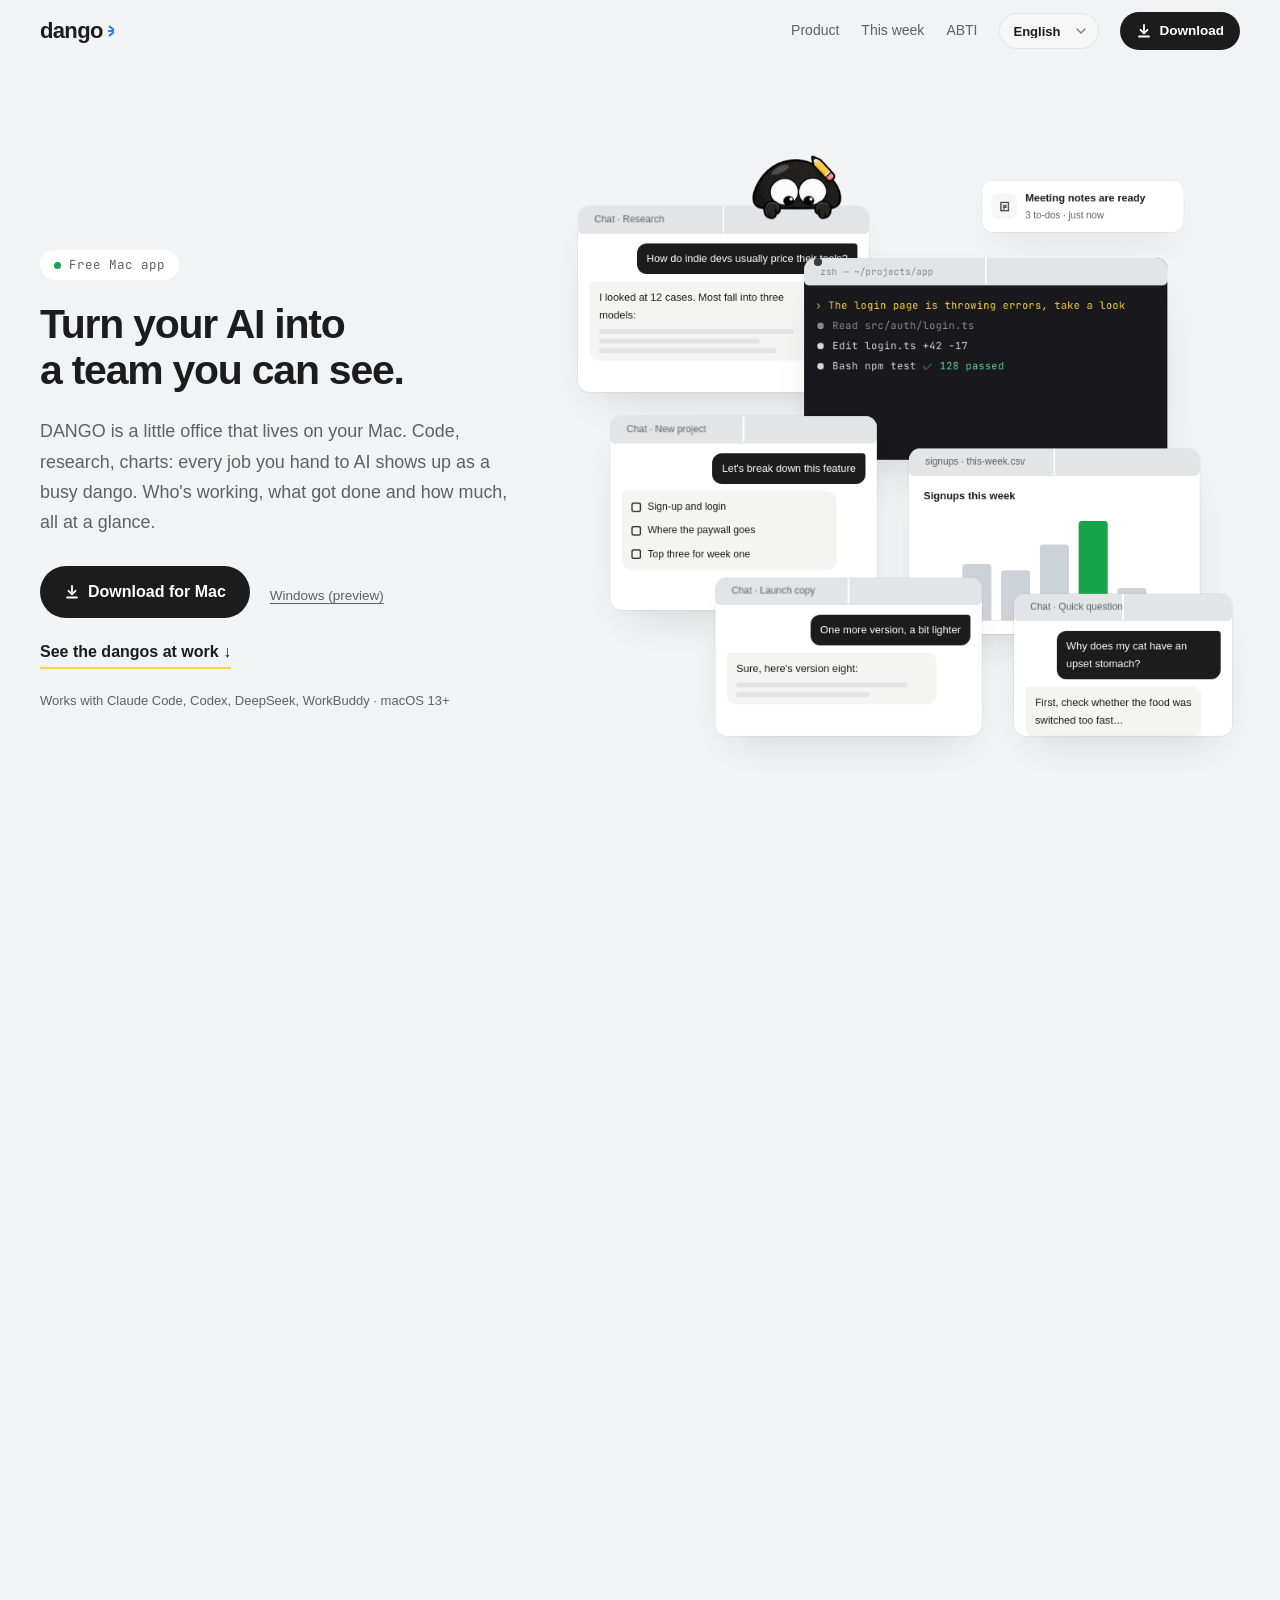
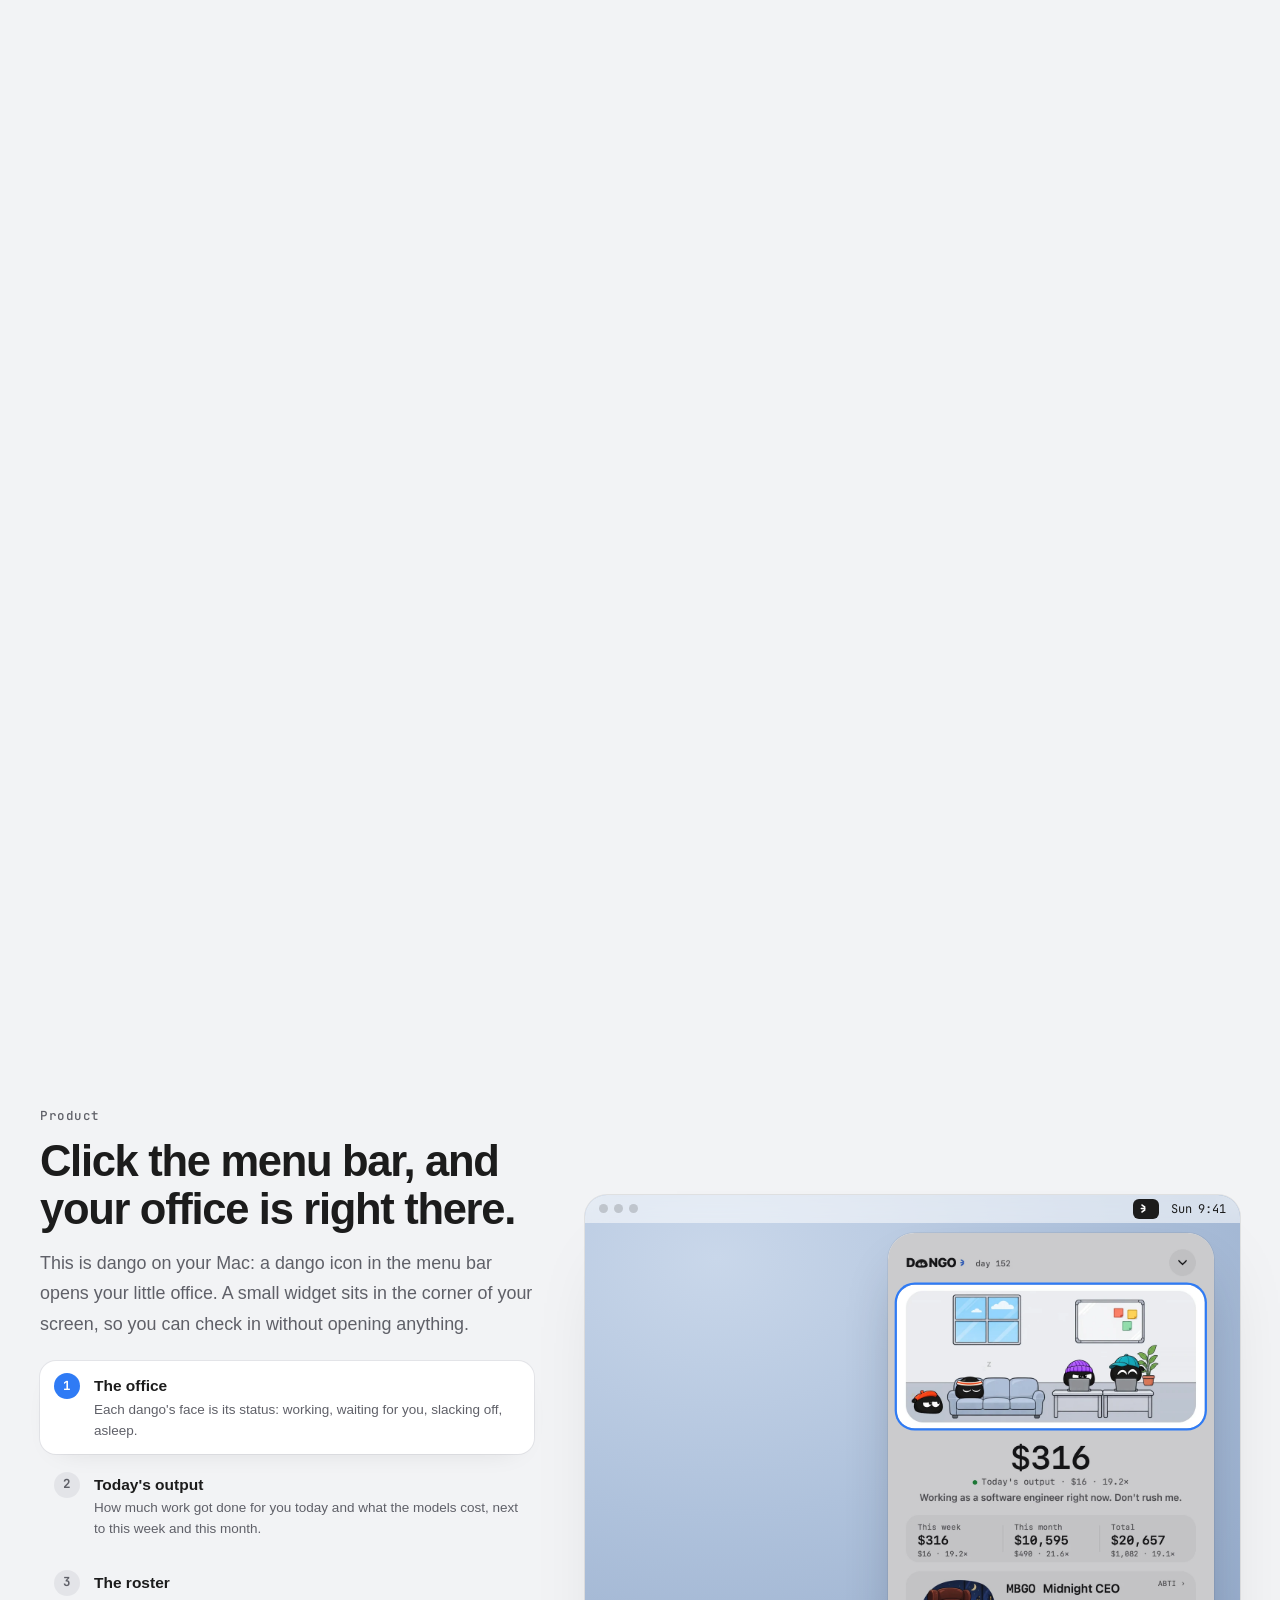
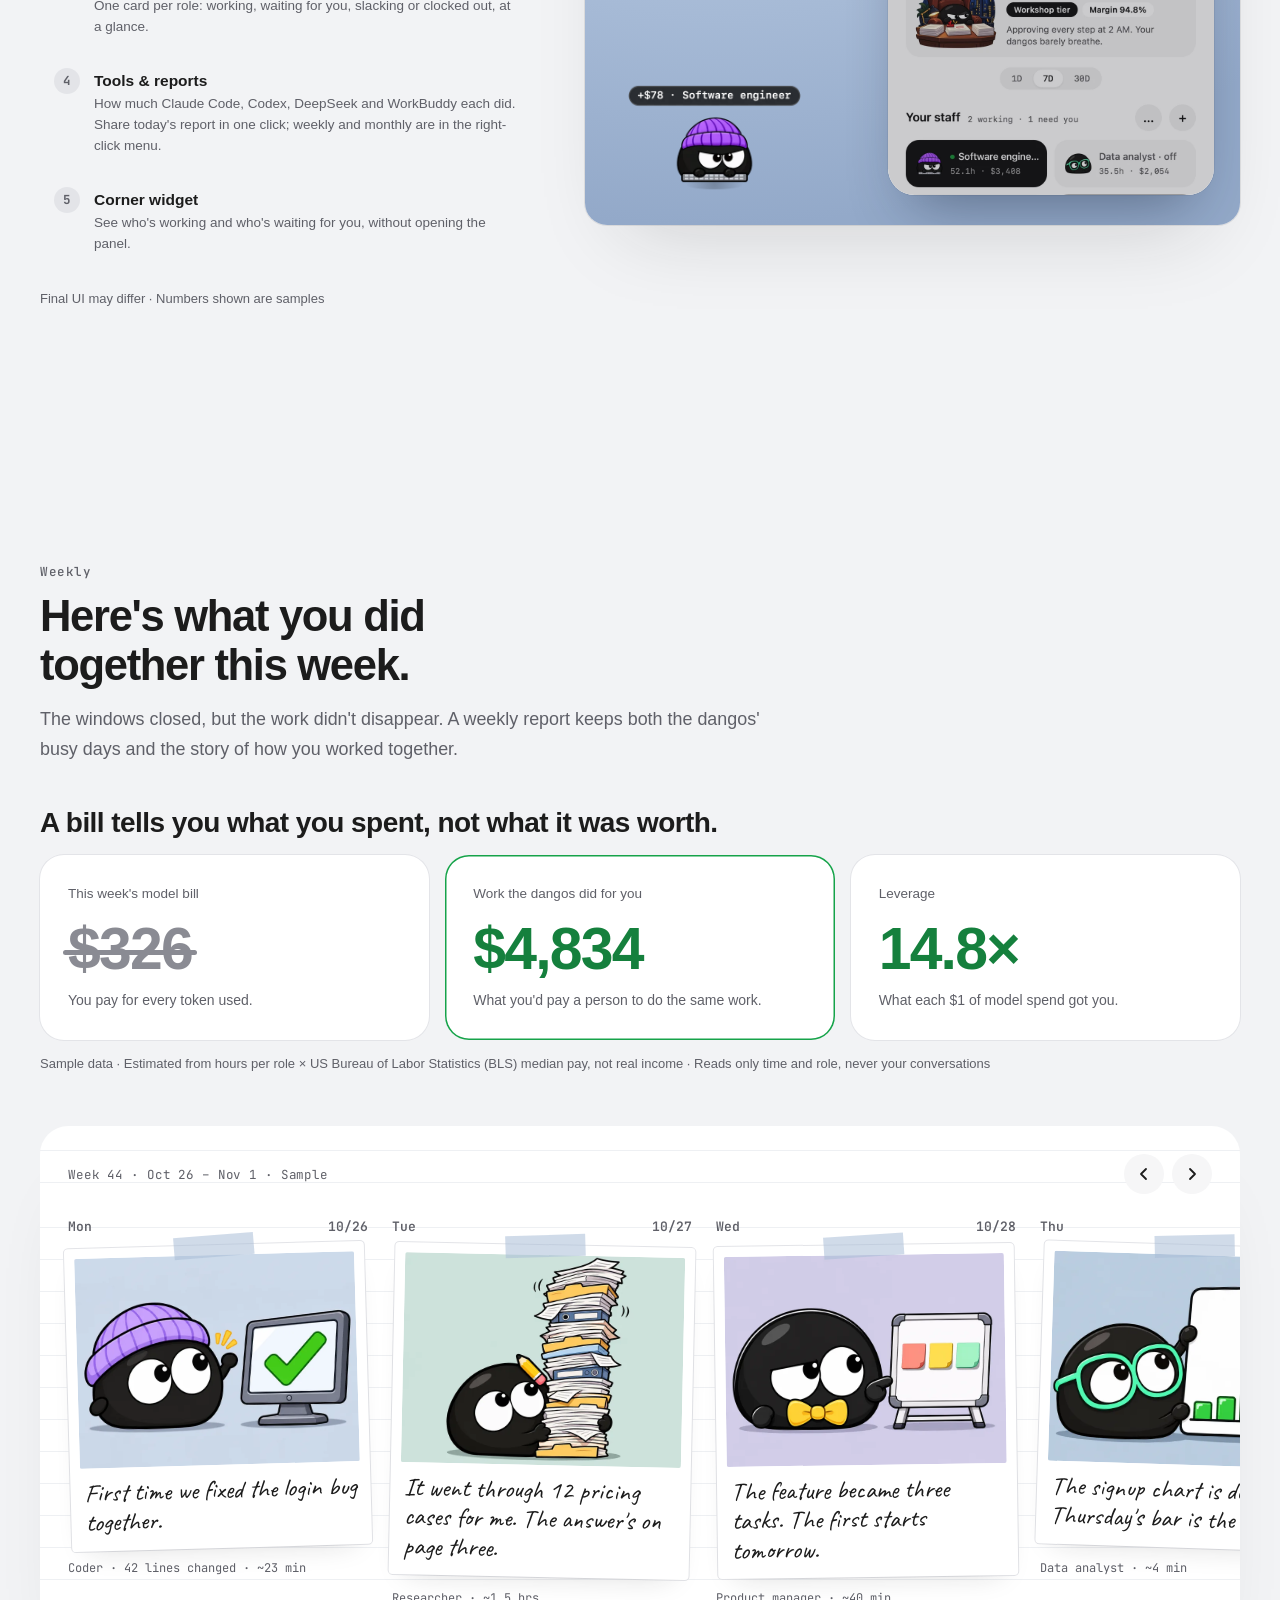
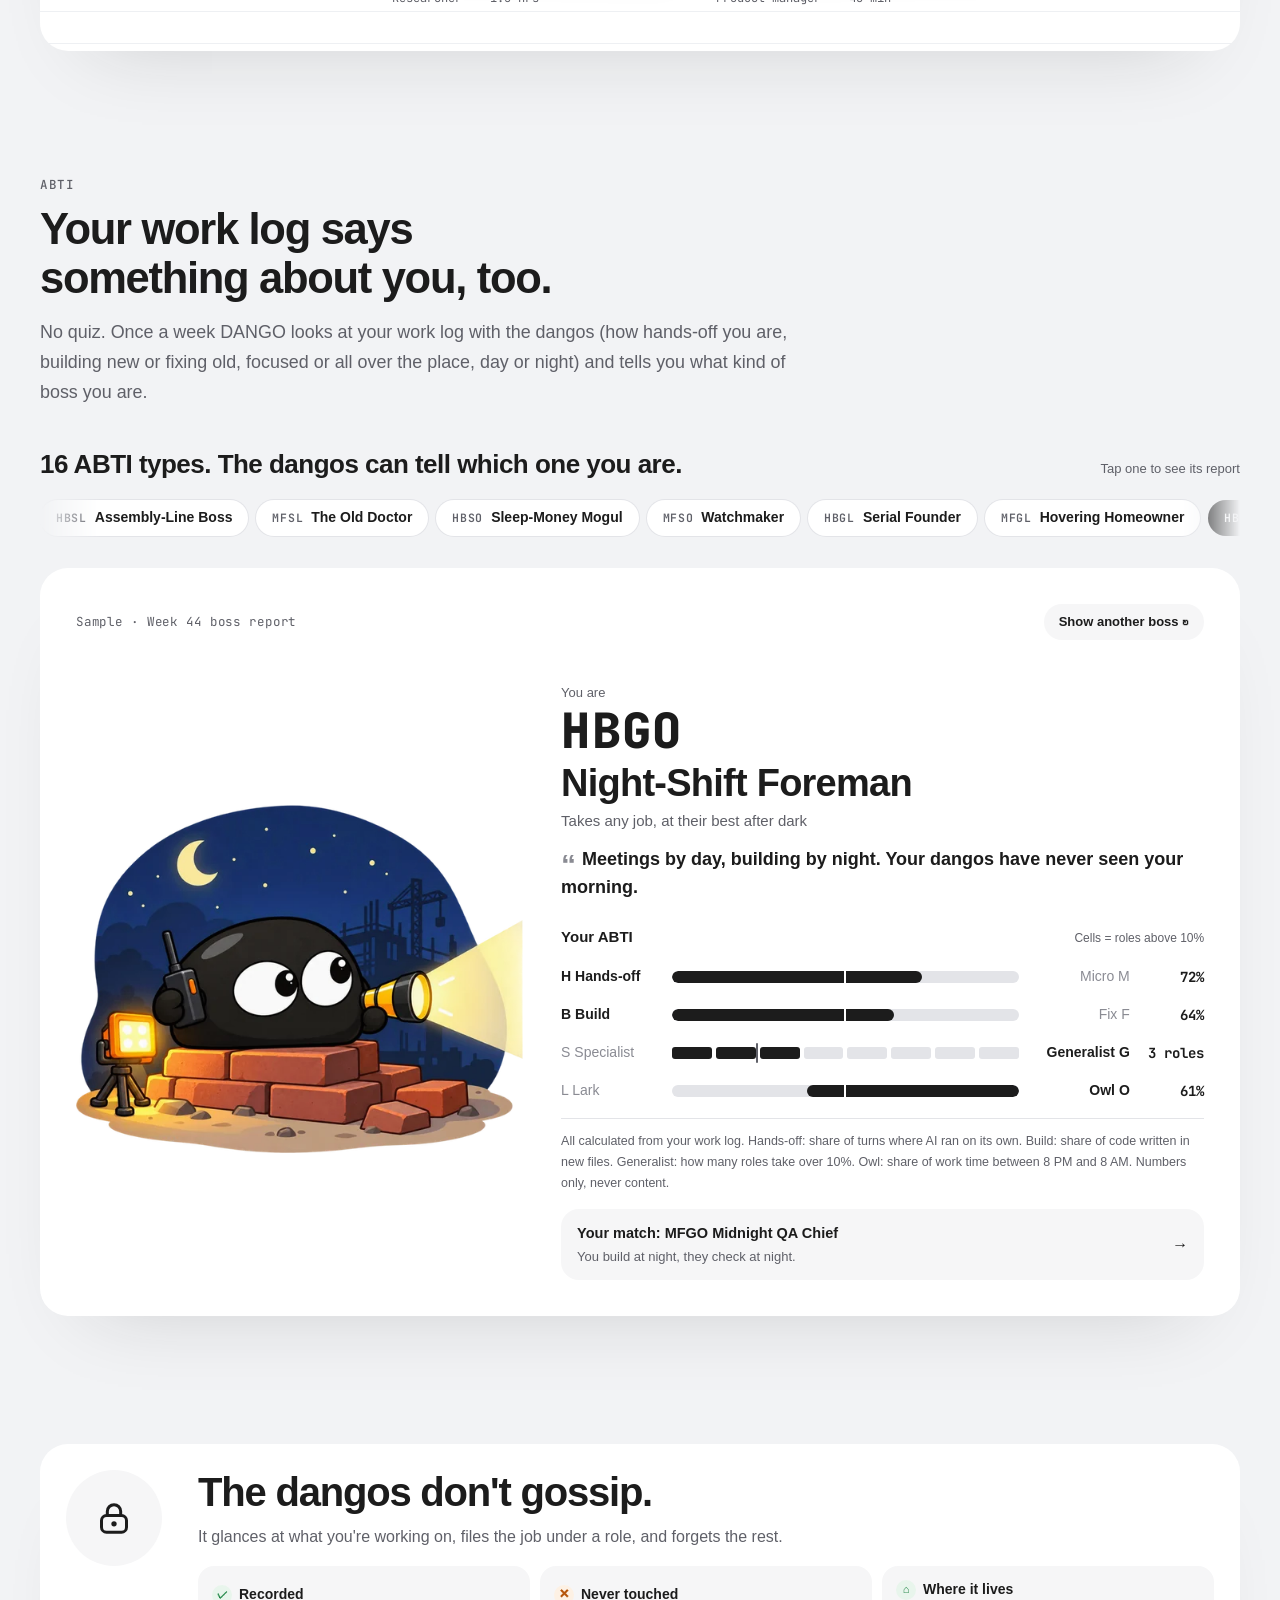
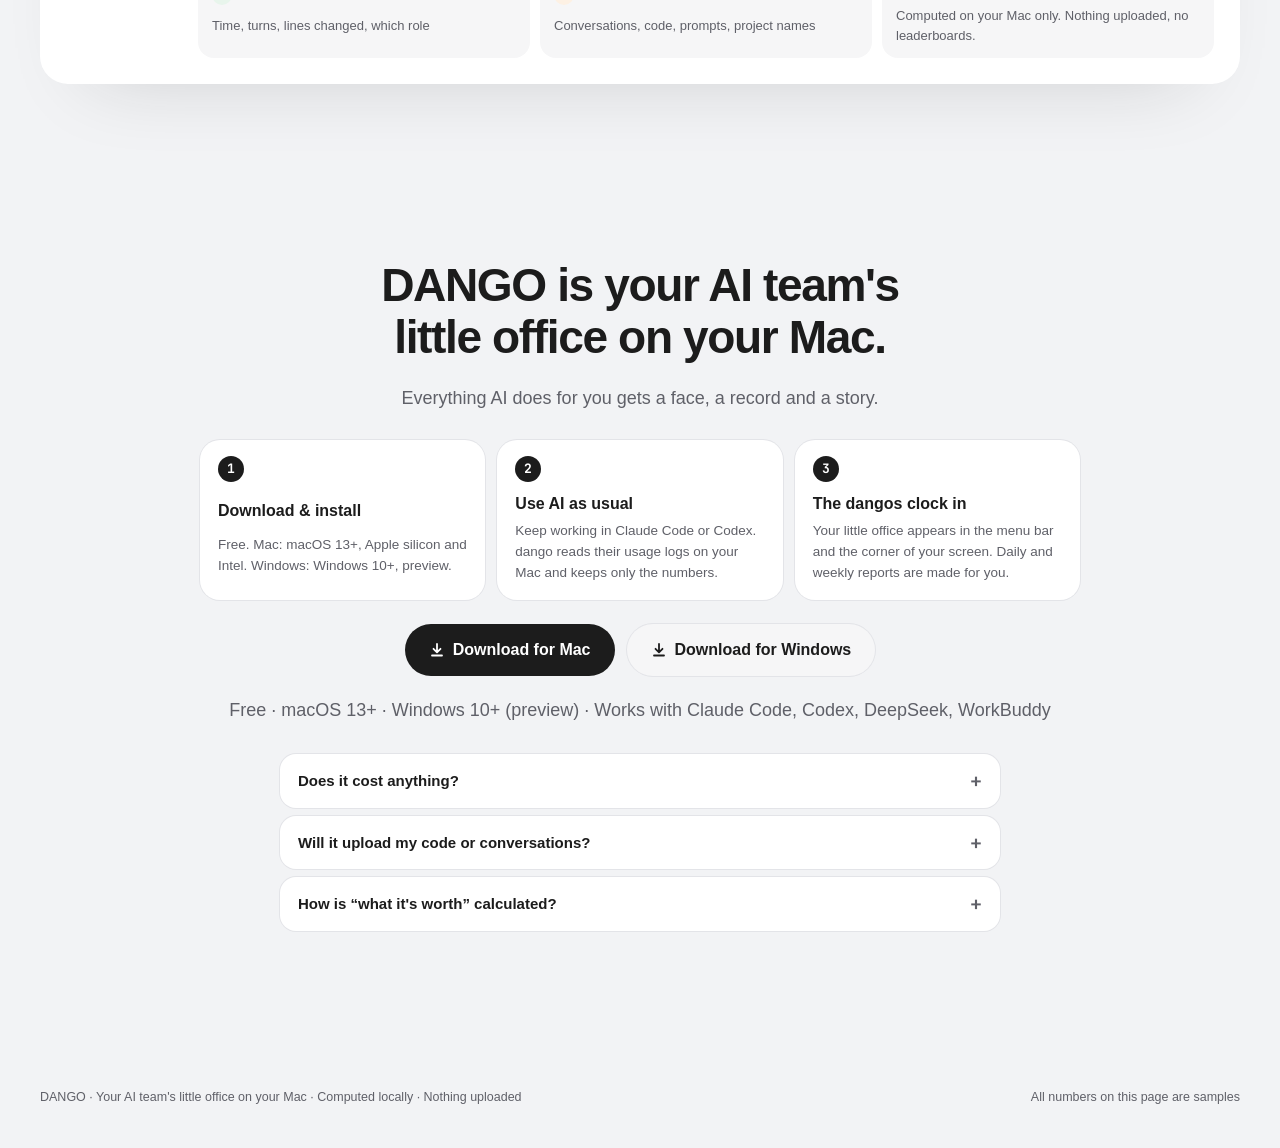
==== site/index.html @ 6bc429ef "feat(site): the designer's one-page site, real screenshots, six languages dangoai.org is now the des" ====
<!doctype html>
<html lang="zh-CN">
<head>
<meta charset="utf-8">
<meta name="viewport" content="width=device-width, initial-scale=1, viewport-fit=cover">
<title>DANGO 小办公室 · 把你的 AI，变成看得见的团队</title>
<meta name="description" content="DANGO 是住在你 Mac 上的 AI 团队小办公室。你交给 AI 的工作，都有忙碌的团子来呈现：谁在干活、做了什么、完成了多少，抬眼就能看见。">
<meta name="theme-color" content="#F2F3F5" media="(prefers-color-scheme: light)">
<meta name="theme-color" content="#0F1014" media="(prefers-color-scheme: dark)">
<link rel="icon" href="favicon.svg" type="image/svg+xml">
<link rel="apple-touch-icon" href="apple-touch-icon.png">
<!-- 分享卡片：完整网址，有些平台只认完整地址 -->
<meta property="og:url" content="https://dangoai.org/">
<meta property="og:type" content="website">
<meta property="og:title" content="DANGO · 把你的 AI，变成看得见的团队">
<meta property="og:description" content="住在你 Mac 上的 AI 团队小办公室。谁在干活、做了什么、完成了多少，抬眼就能看见。">
<meta property="og:image" content="https://dangoai.org/og.png">
<meta name="twitter:card" content="summary_large_image">
<link rel="preconnect" href="https://fonts.googleapis.com">
<link rel="preconnect" href="https://fonts.gstatic.com" crossorigin>
<!-- 字体不阻塞加载：Google Fonts 打不开时（比如中国大陆）直接用系统字体，页面不会卡住 -->
<link rel="stylesheet" href="https://fonts.googleapis.com/css2?family=JetBrains+Mono:wght@400;500;600&family=Long+Cang&family=Caveat:wght@500;600&display=swap" media="print" onload="this.media='all'">
<noscript><link rel="stylesheet" href="https://fonts.googleapis.com/css2?family=JetBrains+Mono:wght@400;500;600&family=Long+Cang&family=Caveat:wght@500;600&display=swap"></noscript>
<style>
/* 窗口关上以后：首屏是一段滚动——满屏的 AI 对话窗口一个个关上，每关一个，一只团子落进小办公室；之后团子住在页面上，陪你看这一周的手账和老板人格。样式沿用产品面板：冷灰底、白色面板、等宽数字、绿色状态点。 */
:root{
  --page:#F2F3F5; --glass:rgba(242,243,245,.86); --panel:#FFFFFF; --tile:#F6F6F7; --ink:#1C1C1C; --sub:#5F6068; --faint:#8A8B93; --line:#E3E4E8;
  --good:#16A34A; --good-ink:#15803D; --good-bg:#E8F5EC; --wait:#E3790F; --wait-ink:#B45309; --wait-bg:#FDF1E4; --idle:#5574DB; --sleep:#9C9CA5; --mark:#2F7BF5; --money:#FFD43B;
  --wall:#FAFBFC; --floor:#ECEEF2; --trim:#DDE1E6; --frame:#FFFFFF; --sofa:#CBD3D6; --sofa-d:#B9C3C7; --desk:#E1E4E9; --desk-d:#CDD2D9; --leg:#BFC5CD; --board:#DCDFE4; --lid:#2A2C35;
  --term:#18181D; --term-ink:#D9D9D3; --term-dim:#8A8A92; --term-acc:#FFD43B;
  --bubble:#F4F4F2; --paper:#FFFFFF; --rule:#EEF0F3; --tape:rgba(170,190,215,.55); --shadow:rgba(28,28,28,.18);
  --dg-filter:none; --room-filter:none;
  --sans:-apple-system,BlinkMacSystemFont,"PingFang SC","Noto Sans SC","Helvetica Neue","Hiragino Sans GB","Microsoft YaHei",sans-serif;
  --mono:"JetBrains Mono","SF Mono",ui-monospace,Menlo,monospace;
  --hand:"Long Cang","Kaiti SC","STKaiti","KaiTi",cursive;
}
@media (prefers-color-scheme: dark){
  :root:not([data-theme="light"]){
    --page:#0E0F12; --glass:rgba(14,15,18,.86); --panel:#17181C; --tile:#1F2025; --ink:#F1F1EF; --sub:#A3A4AC; --faint:#74757D; --line:#2A2B31;
    --good:#3CC07E; --good-ink:#5DD394; --good-bg:#14301F; --wait:#F59A3C; --wait-ink:#F59A3C; --wait-bg:#33230F; --idle:#7F9BF5; --sleep:#7E7E88; --mark:#5C97F7; --money:#F7CC34;
    --wall:#1D1F25; --floor:#25282F; --trim:#31343C; --frame:#3A3E47; --sofa:#39414A; --sofa-d:#2F363E; --desk:#353941; --desk-d:#2B2E35; --leg:#41454E; --board:#2C3038; --lid:#0F1014;
    --term:#08080B; --bubble:#24252B; --paper:#1A1B20; --rule:#24262C; --tape:rgba(120,140,170,.35); --shadow:rgba(0,0,0,.55);
    --dg-filter:drop-shadow(1.2px 0 0 #4A4C58) drop-shadow(-1.2px 0 0 #4A4C58) drop-shadow(0 1.2px 0 #4A4C58) drop-shadow(0 -1.2px 0 #4A4C58); --room-filter:brightness(.86) saturate(.92);
    color-scheme:dark;
  }
}
:root[data-theme="dark"]{
  --page:#0E0F12; --glass:rgba(14,15,18,.86); --panel:#17181C; --tile:#1F2025; --ink:#F1F1EF; --sub:#A3A4AC; --faint:#74757D; --line:#2A2B31;
  --good:#3CC07E; --good-ink:#5DD394; --good-bg:#14301F; --wait:#F59A3C; --wait-ink:#F59A3C; --wait-bg:#33230F; --idle:#7F9BF5; --sleep:#7E7E88; --mark:#5C97F7; --money:#F7CC34;
  --wall:#1D1F25; --floor:#25282F; --trim:#31343C; --frame:#3A3E47; --sofa:#39414A; --sofa-d:#2F363E; --desk:#353941; --desk-d:#2B2E35; --leg:#41454E; --board:#2C3038; --lid:#0F1014;
  --term:#08080B; --bubble:#24252B; --paper:#1A1B20; --rule:#24262C; --tape:rgba(120,140,170,.35); --shadow:rgba(0,0,0,.55);
  --dg-filter:drop-shadow(1.2px 0 0 #4A4C58) drop-shadow(-1.2px 0 0 #4A4C58) drop-shadow(0 1.2px 0 #4A4C58) drop-shadow(0 -1.2px 0 #4A4C58); --room-filter:brightness(.86) saturate(.92);
  color-scheme:dark;
}
*,*::before,*::after{box-sizing:border-box}
html{scroll-behavior:smooth}
body{margin:0;background:var(--page);color:var(--ink);font-family:var(--sans);font-size:16px;line-height:1.7;-webkit-font-smoothing:antialiased;overflow-x:hidden}
body::before{content:"";position:fixed;inset:0 0 auto;height:env(safe-area-inset-top,0px);z-index:60;background:var(--glass)}
button,input{font:inherit;color:inherit}
:focus-visible{outline:3px solid var(--mark);outline-offset:3px;border-radius:8px}
h1,h2,h3,p{margin:0}
h1,h2{font-weight:800;letter-spacing:-.03em;line-height:1.12;text-wrap:balance}
img{max-width:100%}
.mono{font-family:var(--mono);font-variant-numeric:tabular-nums;letter-spacing:-.01em}
.wrap{max-width:1240px;margin-inline:auto;padding-left:max(20px,env(safe-area-inset-left,0px));padding-right:max(20px,env(safe-area-inset-right,0px))}
.dgimg{display:block;width:100%;height:auto;filter:var(--dg-filter);user-select:none;-webkit-user-drag:none}
.sr{position:absolute;width:1px;height:1px;overflow:hidden;clip:rect(0 0 0 0);white-space:nowrap}
.btn{display:inline-flex;align-items:center;gap:8px;height:52px;padding:0 24px;border-radius:999px;border:0;background:var(--ink);color:var(--panel);font-weight:700;font-size:16px;text-decoration:none;white-space:nowrap;cursor:pointer;transition:transform .15s}
.btn:hover{transform:translateY(-1px)}
.btn.sm{height:38px;padding:0 16px;font-size:13.5px}
.btn.ghost{background:var(--tile);color:var(--ink);box-shadow:0 0 0 1px var(--line)}
.dlrow{display:flex;flex-wrap:wrap;gap:12px;justify-content:center}
.winlink{display:inline-block;margin-top:10px;font-size:13.5px;color:var(--sub);text-decoration:underline;text-underline-offset:3px}
.btn svg{width:16px;height:16px;flex:none}
.link{font-weight:700;text-decoration:none;color:var(--ink);border-bottom:2px solid var(--money);padding-bottom:2px}
.chip{align-self:flex-start;display:inline-flex;align-items:center;gap:8px;padding:7px 14px;border-radius:999px;background:var(--panel);font:12.5px/1.3 var(--mono);color:var(--sub)}
.m-only{display:none}
.chip .dot{width:7px;height:7px;border-radius:50%;background:var(--good)}
.fine{font-size:13px;color:var(--sub);line-height:1.6}

/* 顶栏 */
.top{position:sticky;top:env(safe-area-inset-top,0px);z-index:50;background:var(--glass);-webkit-backdrop-filter:blur(14px);backdrop-filter:blur(14px)}
.top .wrap{display:flex;align-items:center;justify-content:space-between;height:62px;gap:12px}
.brand{display:flex;align-items:center;gap:4px;font-size:22px;font-weight:800;letter-spacing:-.03em;text-decoration:none;color:var(--ink)}
.brand svg{width:14px;height:14px}
.top nav{display:flex;align-items:center;gap:22px;font-size:14px}
.top nav a.nl{color:var(--sub);text-decoration:none}
.top nav a.nl:hover{color:var(--ink)}
.lang{height:34px;min-width:44px;padding:0 30px 0 14px;border:0;border-radius:999px;background:var(--tile) url("data:image/svg+xml,%3Csvg xmlns='http://www.w3.org/2000/svg' width='10' height='6'%3E%3Cpath d='M1 1l4 4 4-4' fill='none' stroke='%23888' stroke-width='1.6' stroke-linecap='round'/%3E%3C/svg%3E") no-repeat right 12px center;color:var(--ink);font:700 13px/1 var(--sans);cursor:pointer;box-shadow:0 0 0 1px var(--line);-webkit-appearance:none;appearance:none}
.lang:hover{background:var(--line)}
@media (max-width:380px){.chip{font-size:11.5px;padding:6px 12px}}
/* 英文版的小调整 */
:root[lang="en"] .polaroid .cap{font-family:"Caveat",cursive;font-size:clamp(23px,2vw,27px);line-height:1.15}
:root[lang="en"] .say h1{font-size:clamp(30px,3.6vw,50px)}
:root[lang="en"] .say h1.h-lead{font-size:clamp(28px,3.2vw,42px)}
:root[lang="en"] .head h2{font-size:clamp(28px,3.4vw,44px)}
:root[lang="en"] .end h2{font-size:clamp(26px,3.6vw,48px)}
@media (max-width:900px){:root[lang="en"] .say h1,:root[lang="en"] .say h1.h-lead{font-size:clamp(25px,6.6vw,32px)}:root[lang="en"] .say p.lede{font-size:13.5px;line-height:1.6}:root[lang="en"] .copy{min-height:330px}}
:root[lang="en"] .dim{grid-template-columns:7.2em minmax(0,1fr) 7.2em 4.6em}
@media (max-width:520px){:root[lang="en"] .dim{grid-template-columns:6.4em minmax(0,1fr) 6.4em 4.2em;font-size:12px}}
@media (max-width:560px){.top nav a.nl{display:none}}

/* ── 首屏：窗口关上以后 ── */
.story{position:relative;height:280vh}
.stage{position:sticky;top:calc(62px + env(safe-area-inset-top,0px));height:calc(100vh - 62px - env(safe-area-inset-top,0px));height:calc(100svh - 62px - env(safe-area-inset-top,0px));overflow:hidden}
.stage .wrap{height:100%;display:grid;grid-template-columns:minmax(0,.82fr) minmax(0,1.18fr);gap:clamp(24px,4vw,56px);align-items:center;padding-block:clamp(10px,2.4vh,28px)}
.copy{position:relative;min-height:440px}
.say{position:absolute;inset:0;display:flex;flex-direction:column;justify-content:center;gap:22px;opacity:0;visibility:hidden;transform:translateY(14px);transition:opacity .16s ease,transform .16s ease,visibility 0s .16s;pointer-events:none}
.say.on{opacity:1;visibility:visible;transform:none;pointer-events:auto;transition:opacity .4s ease .16s,transform .4s ease .16s,visibility 0s}
.say h1{font-size:clamp(36px,4.2vw,56px)}
.say h1.h-lead{font-size:clamp(34px,3.4vw,48px)}
.say p.lede{font-size:clamp(15px,1.4vw,18px);color:var(--sub);max-width:28em}
.hint{display:inline-flex;align-items:center;gap:10px;align-self:flex-start;height:44px;padding:0 18px;border-radius:999px;background:var(--panel);box-shadow:inset 0 0 0 1px var(--line);font-size:14.5px;font-weight:600}
.hint svg{width:15px;height:15px;animation:nudge 1.6s ease-in-out infinite}
.meter{display:inline-flex;width:76px;height:5px;border-radius:3px;background:var(--line);overflow:hidden}
.meter i{display:block;height:100%;background:var(--good);border-radius:3px;transition:width .2s}
.tiles{display:grid;grid-template-columns:repeat(3,minmax(0,1fr));gap:10px;max-width:480px}
.tiles div{padding:12px 14px;border-radius:16px;background:var(--panel);display:grid;gap:2px;min-width:0}
.tiles small{font-size:12px;color:var(--sub)}
.tiles b{font:600 clamp(19px,2vw,24px)/1.2 var(--mono)}
.tiles b span{font:500 13px/1 var(--sans)}
.tiles .w{background:var(--wait-bg)}
.tiles .w small{color:var(--wait-ink)}

.cta{display:flex;align-items:center;gap:20px;flex-wrap:wrap;margin-top:6px}
.perchbtn{position:relative}
.perchbtn .sitter{position:absolute;right:14px;top:-38px;width:52px;pointer-events:none}
.screen-wrap{position:relative;height:100%;min-height:0;display:grid;place-items:center}
.screen{position:relative;width:840px;height:760px;flex:none}
.box{position:absolute;left:0;top:0;width:840px;height:760px;transform-origin:0 0}
.room{position:absolute;left:0;right:0;bottom:0;height:0;border-radius:32px;overflow:hidden;background:transparent;box-shadow:0 30px 70px -40px var(--shadow);z-index:1}
.room::after{content:"";position:absolute;inset:0;border-radius:inherit;box-shadow:inset 0 0 0 1.2px rgba(40,44,56,.55);pointer-events:none;z-index:3}
.room.roomfront{z-index:6;box-shadow:none;pointer-events:none}
.room.roomfront::after{display:none}
.room .rl{position:absolute;left:0;bottom:0;width:840px;height:760px;max-width:none;display:block;filter:var(--room-filter);user-select:none;-webkit-user-drag:none}
.room .rlabel{position:absolute;left:24px;top:22px;display:flex;align-items:center;gap:8px;padding:6px 13px;border-radius:999px;background:var(--panel);box-shadow:0 0 0 1px var(--line);font-size:13px;font-weight:700;line-height:1.3;z-index:2}
.room .rlabel span{font:400 12px/1 var(--mono);color:var(--sub)}

.win{position:absolute;z-index:10;background:var(--panel);border-radius:14px;box-shadow:0 24px 50px -24px var(--shadow),0 0 0 1px rgba(0,0,0,.06);overflow:hidden;display:flex;flex-direction:column;transform-origin:50% 50%;will-change:transform,opacity}
.win .bar{height:34px;flex:none;padding:0 12px;display:flex;align-items:center;gap:6px;border-bottom:1px solid var(--line)}
.win .bar i{width:10px;height:10px;border-radius:50%;background:var(--line)}
.win .bar span{margin-left:8px;font-size:12px;color:var(--sub)}
.win .body{flex:1;padding:12px 14px;display:flex;flex-direction:column;gap:9px;font-size:13px}
.me{align-self:flex-end;max-width:84%;padding:8px 12px;border-radius:12px 4px 12px 12px;background:var(--ink);color:var(--panel)}
.ai{align-self:flex-start;max-width:90%;padding:9px 12px;border-radius:4px 12px 12px 12px;background:var(--bubble);display:flex;flex-direction:column;gap:6px}
.ln{display:block;height:6px;border-radius:3px;background:var(--line)}
.win.term{background:var(--term);box-shadow:0 28px 56px -26px var(--shadow)}
.win.term .bar{border-color:rgba(255,255,255,.07)}
.win.term .bar i{background:#3A3A42}
.win.term .bar span{font-family:var(--mono);font-size:11.5px;color:var(--term-dim)}
.win.term .body{font:12.5px/2 var(--mono);color:var(--term-ink);gap:0}
.win.note{flex-direction:row;align-items:center;gap:10px;padding:10px 12px;border-radius:14px}
.win.note .ic{width:32px;height:32px;border-radius:9px;background:var(--tile);display:grid;place-items:center;flex:none}
.box-cb{width:12px;height:12px;border-radius:3px;box-shadow:inset 0 0 0 1.5px var(--ink);flex:none}
.chart{flex:1;display:flex;align-items:flex-end;gap:12px;border-bottom:1px solid var(--line)}
.chart i{flex:1;border-radius:4px 4px 0 0;background:var(--desk-d)}
.chart i.hi{background:var(--good)}
.actor{position:absolute;left:0;top:0;width:0;height:0;z-index:5;will-change:transform;opacity:0;--w:120px;--th:100px}
.actor.floor{z-index:7}
.peeker{position:absolute;left:236px;top:-23px;width:110px;z-index:11;pointer-events:none;transform-origin:50% 100%;animation:bob 2.8s ease-in-out infinite}
.actor.fly{z-index:30}
.lift{position:absolute;bottom:0;left:calc(var(--w) / -2);width:var(--w);transform-origin:50% 100%}
.ptag{position:absolute;left:0;bottom:calc(var(--th) + 8px + var(--dy,0px));transform:translateX(-50%);display:inline-flex;align-items:center;gap:6px;padding:5px 11px;border-radius:999px;background:var(--panel);box-shadow:0 6px 16px -8px var(--shadow),0 0 0 1px var(--line);font-size:12.5px;font-weight:600;white-space:nowrap;opacity:0;transition:opacity .25s}
.ptag.on{opacity:1}
.ptag .d{width:7px;height:7px;border-radius:50%;background:var(--st,var(--good));flex:none}
.ptag .ok{color:var(--good)}
.ptag .gold{color:#B7791F}
.ptag button{border:0;height:24px;padding:0 10px;border-radius:999px;background:var(--ink);color:var(--panel);font-size:11.5px;font-weight:700;cursor:pointer;margin-right:-5px}
.check{position:absolute;left:calc(var(--w) / 2 - 26px);bottom:calc(var(--th) - 22px);width:18px;height:18px;border-radius:50%;background:var(--good);color:#fff;font-size:11px;font-weight:700;display:grid;place-items:center;opacity:0;transition:opacity .2s}
.check.on{opacity:1}
.zz{position:absolute;left:34px;bottom:calc(var(--th) - 6px);font:700 18px/1 var(--mono);color:var(--sub);opacity:0;pointer-events:none}
.zz + .zz{left:52px;font-size:13px}
.actor.sleeping .zz{animation:zz 2.6s ease-in-out infinite}
.actor.sleeping .zz + .zz{animation-delay:1.3s}
@media (max-width:900px){
  .story{height:260vh}
  .stage .wrap{grid-template-columns:minmax(0,1fr);grid-template-rows:auto minmax(0,1fr);align-items:stretch;gap:10px}
  .copy{min-height:250px}
  .say{justify-content:flex-end;gap:12px}
  .say h1{font-size:clamp(30px,8vw,40px)}
  .say h1.h-lead{font-size:clamp(28px,7.6vw,38px)}
  .say p.lede{font-size:14.5px}
  .tiles b{font-size:18px}
  .cta .btn{height:46px;font-size:15px}
  .copy{min-height:290px}
  .say[data-say="2"] .chip{display:none}
  .say .tools{display:none}
  .m-only{display:inline}
  .perchbtn .sitter{display:none}
}
/* 手机上办公室缩得很小：头顶的字按原大小显示，只留「等你批准」这一条 */
.box.tiny .ptag{font-size:calc(11px / var(--k,1));padding:.4em .9em;gap:.5em}
.box.tiny .ptag .d{width:.6em;height:.6em}
.box.tiny .ptag button{font-size:1em;height:1.9em;padding:0 .8em}
.box.tiny .ptag.fin{display:none}
.box.tiny .a-data .ptag.fin{display:inline-flex}
.box.tiny .room.short .rlabel{display:none}
.box.tiny .rlabel{font-size:calc(11px / var(--k,1));left:calc(14px / var(--k,1));top:calc(12px / var(--k,1))}
.box.tiny .rlabel span{font-size:calc(10px / var(--k,1))}
@media (max-width:900px) and (max-height:760px){.say p.lede{display:none}}

/* 区块 */
.block{padding-block:clamp(72px,10vw,128px)}
.head{display:grid;gap:14px;max-width:760px;margin-bottom:clamp(26px,3.4vw,40px)}
.head h2{font-size:clamp(30px,4.2vw,52px);position:relative;display:inline-block;justify-self:start}
.head p{font-size:clamp(15px,1.4vw,18px);color:var(--sub)}
.eyebrow{font:500 12.5px/1 var(--mono);color:var(--sub);letter-spacing:.04em}
.perch{position:absolute;right:-18px;top:-54px;width:76px;pointer-events:none}
.head h2:hover .perch img{animation:hop .5s cubic-bezier(.3,1.6,.5,1)}

/* 真实的产品 */
.prod{display:grid;grid-template-columns:minmax(0,.86fr) minmax(0,1.14fr);gap:clamp(24px,4vw,64px);align-items:center}
.prod > *{min-width:0}
.prod-copy{display:grid;gap:22px}
.steps{list-style:none;margin:0;padding:0;display:grid;gap:6px;counter-reset:st}
.steps button{display:grid;grid-template-columns:28px minmax(0,1fr);column-gap:12px;width:100%;text-align:left;border:0;border-radius:16px;padding:12px 14px;background:transparent;cursor:pointer;color:var(--ink);font:inherit;transition:background .2s}
.steps button::before{counter-increment:st;content:counter(st);grid-row:1 / span 2;width:26px;height:26px;border-radius:50%;display:grid;place-items:center;font:700 12.5px/1 var(--mono);background:var(--line);color:var(--sub);transition:background .2s,color .2s}
.steps b{font-size:15.5px}
.step-desc{display:none}
.steps span{font-size:13.5px;line-height:1.55;color:var(--sub)}
.steps button:hover{background:var(--tile)}
.steps button[aria-pressed="true"]{background:var(--panel);box-shadow:0 10px 30px -20px var(--shadow),0 0 0 1px var(--line)}
.steps button[aria-pressed="true"]::before{background:var(--mark);color:#fff}
.mac{--pk:.74;position:relative;height:calc(40px + 760px * var(--pk) + 28px);border-radius:22px;overflow:hidden;background:radial-gradient(120% 90% at 20% 10%,#C9D7EA 0%,#AFC2DC 45%,#93A9C9 100%);box-shadow:0 40px 80px -40px var(--shadow),0 0 0 1px rgba(0,0,0,.08)}
.mac-bar{position:absolute;left:0;right:0;top:0;height:28px;display:flex;align-items:center;justify-content:space-between;padding:0 14px;background:rgba(255,255,255,.55);-webkit-backdrop-filter:blur(10px);backdrop-filter:blur(10px);font-size:12px;color:#1C1C1C}
.mac-dots{display:flex;gap:6px}.mac-dots i{width:9px;height:9px;border-radius:50%;background:rgba(28,28,28,.18)}
.mac-r{display:flex;align-items:center;gap:12px}
.mac-ico{display:grid;place-items:center;width:26px;height:20px;border-radius:6px;background:#1C1C1C;color:#fff}
.pn-mono{font-family:"JetBrains Mono","SF Mono",Menlo,monospace;font-variant-numeric:tabular-nums;letter-spacing:-0.01em}
.pn-view{position:absolute;right:clamp(14px,4%,32px);top:38px;width:calc(440px * var(--pk));height:calc(760px * var(--pk));overflow:hidden;border-radius:calc(36px * var(--pk));box-shadow:0 30px 60px -24px rgba(20,30,50,.45),0 0 0 1px rgba(0,0,0,.06);background:#fff}
.pn{position:relative;width:440px;transform-origin:0 0;transform:scale(var(--pk)) translateY(calc(var(--off,0) * -1px));transition:transform .75s cubic-bezier(.4,0,.2,1)}
.pn img{display:block;width:440px;height:auto}
.pn-hl{position:absolute;left:12px;right:12px;top:var(--t,70px);height:var(--h,226px);border-radius:24px;box-shadow:0 0 0 3px #2F7BF5,0 0 0 2400px rgba(18,22,30,.22);pointer-events:none;transition:top .6s cubic-bezier(.4,0,.2,1),height .6s cubic-bezier(.4,0,.2,1)}
.wg{position:absolute;left:clamp(14px,4%,32px);bottom:24px;display:grid;gap:8px;transform-origin:0 100%;transform:scale(.9)}
.wg-i{border-radius:22px;transition:box-shadow .3s}
.mac.w .wg-i{box-shadow:0 0 0 3px #2F7BF5}
.pn-bob{animation:bob 3s ease-in-out infinite}
.pn-wobble{animation:pnwob 1.6s ease-in-out infinite;transform-origin:50% 90%}
@keyframes pnwob{0%,100%{transform:rotate(0)}25%{transform:rotate(-3deg)}75%{transform:rotate(3deg)}}
@media (max-width:1100px){.mac{--pk:.66}}
@media (max-width:900px){
  .prod{grid-template-columns:minmax(0,1fr)}
  .mac{--pk:.6;order:2;height:calc(36px + 760px * var(--pk) + 112px)}
  .pn-view{top:34px;right:50%;transform:translateX(50%)}
  .wg{left:50%;bottom:14px;transform:translateX(-50%) scale(.82);transform-origin:50% 100%}
  .prod-copy{display:contents}
  .prod .head{order:1}
  .steps{order:3;display:flex;gap:6px;overflow-x:auto;scrollbar-width:none;margin-inline:-20px;padding:2px 20px 4px}
  .steps::-webkit-scrollbar{display:none}
  .steps li{flex:none}
  .steps button{grid-template-columns:auto auto;align-items:center;column-gap:7px;padding:6px 13px 6px 6px;border-radius:999px;background:var(--tile)}
  .steps button::before{grid-row:auto;width:22px;height:22px;font-size:11.5px}
  .steps b{font-size:14px;white-space:nowrap}
  .steps span{display:none}
  .step-desc{display:block;order:4;margin-top:-10px;font-size:14.5px;line-height:1.6;color:var(--sub);min-height:3.2em}
  .prod-copy > .fine{order:5;margin-top:-12px}
}
@media (max-width:420px){.mac{--pk:.54}}

/* 这一周：账单 vs 值多少 */
.money{margin-bottom:clamp(30px,4.4vw,52px);display:grid;gap:14px}
.money h3{font-size:clamp(20px,2.4vw,28px);font-weight:800;letter-spacing:-.02em;line-height:1.3;text-wrap:balance}
.bills{display:grid;grid-template-columns:repeat(3,minmax(0,1fr));gap:clamp(10px,1.4vw,16px)}
.bills > div{display:grid;align-content:start;gap:6px;min-width:0;padding:clamp(18px,2.2vw,28px);border-radius:24px;background:var(--panel);box-shadow:0 0 0 1px var(--line)}
.bills small{font-size:13.5px;color:var(--sub)}
.bills b{justify-self:start;margin:6px 0 4px;font:800 clamp(36px,4.6vw,62px)/1.05 var(--sans);letter-spacing:-.03em;font-variant-numeric:tabular-nums}
.bills .spent{color:var(--faint);position:relative}
.bills .spent::after{content:"";position:absolute;left:-4%;right:-4%;top:52%;height:clamp(3px,.4vw,5px);border-radius:3px;background:currentColor;transform:scaleX(0);transform-origin:0 50%;transition:transform .5s ease .35s}
.bills.on .spent::after{transform:scaleX(1)}
.bills .worth,.bills .lev{color:var(--good-ink)}
.bills .hi{box-shadow:inset 0 0 0 1.5px var(--good)}
.bills p{font-size:14px;line-height:1.55;color:var(--sub)}
@media (max-width:700px){.bills{grid-template-columns:minmax(0,1fr)}.bills b{font-size:40px}}

/* 这一周：手账 */
.book{background:var(--paper);border-radius:28px;box-shadow:0 40px 80px -50px var(--shadow);padding:clamp(16px,2.4vw,28px) 0 clamp(18px,2.6vw,30px);background-image:repeating-linear-gradient(transparent 0 31px,var(--rule) 31px 32px);background-position:0 70px}
.book-hd{display:flex;justify-content:space-between;align-items:center;gap:10px 16px;flex-wrap:wrap;padding:0 clamp(16px,2.4vw,28px) 14px}
.book-hd .mono{font-size:12.5px;color:var(--sub)}
.pager{display:flex;gap:8px}
.pager button{width:40px;height:40px;border-radius:50%;border:0;background:var(--tile);cursor:pointer;display:grid;place-items:center}
.pager svg{width:16px;height:16px}
.track{display:flex;gap:clamp(14px,2vw,24px);overflow-x:auto;scroll-snap-type:x mandatory;scroll-padding-inline:clamp(16px,2.4vw,28px);padding:12px clamp(16px,2.4vw,28px) 14px;scrollbar-width:none;-webkit-overflow-scrolling:touch}
.track::-webkit-scrollbar{display:none}
.page{flex:0 0 clamp(250px,26vw,300px);scroll-snap-align:start;display:flex;flex-direction:column;gap:12px;position:relative}
.day{font:600 13px/1 var(--mono);color:var(--sub);display:flex;justify-content:space-between}
.polaroid{position:relative;background:var(--panel);padding:10px 10px 0;border-radius:4px;box-shadow:0 14px 30px -18px var(--shadow),0 0 0 1px var(--line);transform:rotate(var(--r,-1.2deg))}
.polaroid::before{content:"";position:absolute;left:50%;top:-10px;width:80px;height:22px;transform:translateX(-50%) rotate(-3deg);background:var(--tape);z-index:2}
.shot{position:relative;aspect-ratio:4/3;border-radius:2px;overflow:hidden;background:var(--bg)}
.shot .jimg{position:absolute;inset:0;width:100%;height:100%;object-fit:cover;display:block}

.polaroid .cap{font-family:var(--hand);font-size:clamp(19px,1.8vw,22px);line-height:1.35;padding:10px 4px 14px;color:var(--ink)}
.meta{font:12px/1.4 var(--mono);color:var(--sub)}
.report{flex-basis:clamp(280px,30vw,340px);background:var(--panel);border-radius:22px;box-shadow:0 0 0 1px var(--line);padding:18px 18px 16px;display:flex;flex-direction:column;gap:12px}
.report .big{font:600 clamp(34px,3.6vw,42px)/1 var(--mono);letter-spacing:-.03em}
.report .big span{font:700 15px/1 var(--sans);margin-left:4px;letter-spacing:0}
.rows{display:grid;gap:8px;margin:2px 0}
.rows div{display:grid;grid-template-columns:10px minmax(0,1fr) auto auto;gap:10px;align-items:center;font-size:13.5px}
.rows .rd{width:10px;height:10px;border-radius:3px;background:var(--c)}
.rows .h{font:12px/1 var(--mono);color:var(--sub)}
.rows .v{font:600 13.5px/1 var(--mono)}
.stamp{align-self:flex-end;margin-top:2px;padding:8px 12px;border:2px solid var(--good);color:var(--good-ink);border-radius:10px;font-size:12.5px;font-weight:700;transform:rotate(-5deg)}

/* 老板人格：一份示例报告 + 16 种老板图鉴 */
.card{background:var(--panel);border-radius:28px;padding:clamp(16px,2.4vw,26px);box-shadow:0 40px 80px -50px var(--shadow)}
.ghostbtn{border:0;height:36px;padding:0 15px;border-radius:999px;background:var(--tile);font-size:13px;font-weight:600;cursor:pointer;color:var(--ink)}
.ghostbtn:hover{background:var(--line)}
.abti{position:relative}
#rep{scroll-margin-top:130px}
.prone{position:absolute;right:clamp(28px,6vw,64px);top:-54px;width:clamp(78px,8vw,100px);z-index:2;pointer-events:none}

.quietsec{position:relative;overflow-x:clip}
.peek{position:absolute;right:0;top:-8px;width:clamp(52px,5.5vw,72px);transform:translateX(105%);transition:transform .7s cubic-bezier(.3,1.4,.5,1);pointer-events:none;z-index:2}
.peek.on{transform:none}
@media (max-width:760px){.peek{display:none}}
.rep{display:grid;grid-template-columns:minmax(0,.82fr) minmax(0,1.18fr);gap:clamp(16px,3vw,48px);padding:clamp(18px,2.8vw,36px)}
.rep-main{display:grid;gap:22px;align-content:start;min-width:0}
.rep > *{min-width:0}
.rep-hd{grid-column:1/-1;display:flex;justify-content:space-between;align-items:center;gap:10px 16px;flex-wrap:wrap}
.rep-hd .mono{font-size:12.5px;color:var(--sub)}
.rep-who{display:grid;gap:10px}
.rep-art{display:grid;place-items:center;align-self:center;width:100%;max-width:460px;justify-self:center}
.rep-art img{max-width:100%;max-height:100%;width:auto;height:auto;display:block}
.rep-id small{font-size:13px;color:var(--sub)}
.rep-code{display:block;font:800 clamp(34px,3.8vw,52px)/1 var(--mono);letter-spacing:.03em;margin-top:2px}
.rep-id h3{font-size:clamp(26px,3vw,38px);font-weight:800;letter-spacing:-.02em;line-height:1.12;margin:6px 0 4px}
.rep-id p{color:var(--sub);font-size:15px}
.rep-roast{display:block;margin-top:2px;font-size:clamp(16px,1.5vw,18px);font-weight:600;line-height:1.55;quotes:"“" "”"}
.rep-roast::before{content:open-quote;font:800 30px/0 var(--sans);color:var(--faint);vertical-align:-.32em;margin-right:6px}
.rep-roast::after{content:""}
.rep-side{display:grid;gap:16px;align-content:start}
.dims-hd{display:flex;justify-content:space-between;align-items:baseline;gap:8px;flex-wrap:wrap;font-weight:700;font-size:15px}
.dims-hd span{font-weight:400;font-size:12px;color:var(--sub)}
.dims{display:grid;gap:14px}
.dim{display:grid;grid-template-columns:4.8em minmax(0,1fr) 4.8em 3.2em;align-items:center;gap:10px;font-size:14px}
.dim .l,.dim .r{color:var(--faint);white-space:nowrap}
.dim .r{text-align:right}
.dim .won{color:var(--ink);font-weight:700}
.dim .v{font:700 14px/1 var(--mono);text-align:right;white-space:nowrap}
.dim .v.tie{color:var(--faint)}
.bar{position:relative;height:12px;border-radius:6px;background:var(--line);overflow:hidden}
.bar i{position:absolute;top:0;bottom:0;width:0;background:var(--ink);border-radius:6px;transition:width .7s cubic-bezier(.3,1,.4,1)}
.bar::after{content:"";position:absolute;left:calc(50% - 1px);top:0;bottom:0;width:2px;background:var(--panel)}
.cells{display:grid;grid-template-columns:repeat(8,minmax(0,1fr));gap:4px;position:relative}
.cells i{height:12px;border-radius:3px;background:var(--line);transition:background .3s}
.cells i.on{background:var(--ink)}
.cells i:nth-child(3){position:relative}
.cells i:nth-child(3)::before{content:"";position:absolute;left:-4px;top:-4px;bottom:-4px;width:2px;background:var(--sub);border-radius:1px}
.how{font-size:12.5px;line-height:1.65;color:var(--sub);border-top:1px solid var(--line);padding-top:12px}
.match{display:grid;grid-template-columns:minmax(0,1fr) auto;align-items:center;gap:12px;width:100%;border:0;border-radius:18px;background:var(--tile);padding:12px 16px;text-align:left;cursor:pointer;color:var(--ink);font:inherit}
.match:hover{background:var(--line)}
.match img{width:64px;height:44px;object-fit:contain}
.match b{display:block;font-size:14.5px}
.match small{display:block;font-size:13px;color:var(--sub)}
.match i{font-style:normal;font-weight:700}
.rep.swap .rep-art,.rep.swap .rep-main{animation:fadein .45s ease}
@media (max-width:880px){
  .rep{grid-template-columns:minmax(0,1fr)}
  .rep-art{max-width:340px}
}
@media (max-width:520px){
  .rep-art{max-width:280px}
  .dim{grid-template-columns:4em minmax(0,1fr) 4em 2.9em;gap:8px;font-size:13px}
}
/* 图鉴 */
.dex{margin-bottom:clamp(14px,2vw,22px)}
.dex-hd{display:flex;justify-content:space-between;align-items:baseline;gap:6px 16px;flex-wrap:wrap;margin-bottom:14px}
.dex-hd h3{font-size:clamp(20px,2.2vw,26px);font-weight:800;letter-spacing:-.02em;line-height:1.25}
.dex-hd span{font-size:13px;color:var(--sub)}
/* 一条横着自动播放的图鉴；鼠标放上去就停 */
.dex-track{overflow:hidden;padding:6px 0 10px;-webkit-mask-image:linear-gradient(90deg,transparent,#000 5%,#000 95%,transparent);mask-image:linear-gradient(90deg,transparent,#000 5%,#000 95%,transparent)}
.dex-row{display:flex;width:max-content;animation:dexrun 70s linear infinite}
.dex-track:hover .dex-row,.dex-track:focus-within .dex-row{animation-play-state:paused}
@keyframes dexrun{to{transform:translateX(-50%)}}
.dex-row .tcard{flex:none;display:inline-flex;align-items:center;gap:8px;padding:9px 16px;margin-right:8px;border-radius:999px;white-space:nowrap}
.dex-row .tcard:hover{transform:none;box-shadow:0 0 0 1.5px var(--ink)}
.dex-row .tcard[aria-pressed="true"]{background:var(--ink);color:var(--panel);box-shadow:none}
.dex-row .tcard[aria-pressed="true"] code{color:var(--panel)}
.tcard{display:grid;justify-items:center;align-content:start;gap:5px;padding:12px 6px 12px;border:0;border-radius:16px;background:var(--panel);box-shadow:0 0 0 1px var(--line);cursor:pointer;text-align:center;color:var(--ink);font:inherit;transition:transform .15s ease,box-shadow .15s ease}
.tcard img{width:100%;max-width:104px;height:60px;object-fit:contain}
.tcard code{font:600 11.5px/1 var(--mono);color:var(--sub);letter-spacing:.06em}
.tcard b{font-size:14px;line-height:1.25}
.tcard:hover{transform:translateY(-3px)}
.tcard[aria-pressed="true"]{box-shadow:0 0 0 2px var(--ink)}
.tcard[aria-pressed="true"] code{color:var(--ink)}
@media (max-width:900px){.dex-track{margin-inline:-20px}}
@media (prefers-reduced-motion: reduce){.dex-track{overflow-x:auto;-webkit-mask-image:none;mask-image:none}.dex-row{animation:none}}

/* 嘴很严 */
.quiet{display:grid;grid-template-columns:auto minmax(0,1fr);gap:clamp(16px,3vw,36px);align-items:center}
.quiet > *{min-width:0}
.quiet .face.lock{width:clamp(72px,9vw,96px);aspect-ratio:1;border-radius:50%;display:grid;place-items:center;background:var(--tile);color:var(--ink);align-self:start}
.facts{display:flex;flex-wrap:wrap;gap:8px;margin-top:14px}
.trio{display:grid;grid-template-columns:repeat(3,minmax(0,1fr));gap:10px;margin-top:16px}
.trio > div{display:grid;gap:4px;padding:12px 14px;border-radius:16px;background:var(--tile);min-width:0}
.trio b{display:flex;align-items:center;gap:7px;font-size:14px}
.trio i{font-style:normal;width:20px;height:20px;border-radius:50%;display:grid;place-items:center;font-size:11px;font-weight:800;flex:none}
.trio i.ok{background:var(--good-bg);color:var(--good-ink)}
.trio i.no{background:var(--wait-bg);color:var(--wait-ink)}
.trio span{font-size:13px;line-height:1.55;color:var(--sub)}
@media (max-width:760px){.trio{grid-template-columns:minmax(0,1fr)}}
.facts span{padding:8px 13px;border-radius:999px;background:var(--tile);font-size:13.5px;font-weight:600}
.facts span::before{content:"✓ ";color:var(--good)}
@media (max-width:560px){.quiet{grid-template-columns:minmax(0,1fr)}}

/* 收尾 */
.end{text-align:center}
.end .wrap{display:grid;justify-items:center;gap:20px}
.end h2{font-size:clamp(26px,4.4vw,56px);max-width:16em}
.end h2 .ln1{display:inline-block}
.end p{color:var(--sub);font-size:clamp(15px,1.5vw,18px)}
.how3{list-style:none;margin:6px 0 4px;padding:0;display:grid;grid-template-columns:repeat(3,minmax(0,1fr));gap:12px;width:100%;max-width:880px;counter-reset:h3;text-align:left}
.how3 li{display:grid;gap:4px;padding:16px 18px;border-radius:20px;background:var(--panel);box-shadow:0 0 0 1px var(--line);min-width:0}
.how3 li::before{counter-increment:h3;content:counter(h3);width:26px;height:26px;border-radius:50%;display:grid;place-items:center;background:var(--ink);color:var(--panel);font:700 13px/1 var(--mono);margin-bottom:4px}
.how3 b{font-size:16px}
.how3 span{font-size:13.5px;line-height:1.55;color:var(--sub)}
@media (max-width:760px){.how3{grid-template-columns:minmax(0,1fr)}}
.faq{width:100%;max-width:720px;text-align:left;display:grid;gap:8px;margin-top:10px}
.faq details{border-radius:16px;background:var(--panel);box-shadow:0 0 0 1px var(--line);padding:0 18px}
.faq summary{cursor:pointer;list-style:none;padding:14px 0;font-weight:700;font-size:15px;display:flex;justify-content:space-between;align-items:center;gap:12px}
.faq summary::-webkit-details-marker{display:none}
.faq summary::after{content:"+";font:500 20px/1 var(--mono);color:var(--sub);transition:transform .2s}
.faq details[open] summary::after{transform:rotate(45deg)}
.faq details p{padding:0 0 14px;font-size:14px;line-height:1.7;color:var(--sub)}
.shelf{display:flex;justify-content:center;align-items:flex-end;gap:clamp(4px,1.6vw,18px);border-bottom:2px solid var(--line);padding:0 12px;margin-bottom:8px;max-width:100%}
.shelf img{width:clamp(44px,9vw,96px);flex:0 1 auto;min-width:0}
.shelf img:nth-child(odd){animation:bob 3.2s ease-in-out infinite}
.shelf img:nth-child(even){animation:bob 3.2s ease-in-out -1.6s infinite}
.foot{padding-block:28px 40px;font-size:12.5px;color:var(--sub)}
.foot .wrap{display:flex;justify-content:space-between;gap:10px 18px;flex-wrap:wrap}

/* 屏幕角落的小组件 */
.widget{position:fixed;z-index:45;right:max(16px,env(safe-area-inset-right,0px));bottom:max(16px,env(safe-area-inset-bottom,0px));display:flex;align-items:center;gap:10px;padding:8px 12px 8px 8px;border-radius:22px;background:var(--panel);box-shadow:0 14px 34px -14px var(--shadow),0 0 0 1px var(--line);transform:translateY(140%);transition:transform .45s cubic-bezier(.3,1.3,.5,1);max-width:calc(100vw - 32px)}
.widget.on{transform:none}
.widget .av{border:0;background:none;padding:0;width:50px;cursor:pointer;flex:none}
.widget .av img{animation:bob 3s ease-in-out infinite}
.widget .tx{display:grid;gap:1px;min-width:0}
.widget .tx b{font:600 15px/1.2 var(--mono)}
.widget .tx small{font-size:12px;color:var(--sub);white-space:nowrap;overflow:hidden;text-overflow:ellipsis}
.widget .x{border:0;background:none;width:28px;height:28px;border-radius:50%;cursor:pointer;color:var(--faint);font-size:16px;line-height:1;flex:none}
.say-bubble{position:absolute;right:12px;bottom:calc(100% + 10px);max-width:240px;padding:8px 12px;border-radius:14px;background:var(--ink);color:var(--panel);font-size:13px;line-height:1.5;opacity:0;transform:translateY(6px);transition:opacity .25s,transform .25s;pointer-events:none}
.say-bubble.on{opacity:1;transform:none}

@keyframes nudge{50%{transform:translateY(3px)}}
@keyframes hop{0%{transform:none}35%{transform:translateY(-12px) scale(.94,1.08)}70%{transform:scale(1.05,.95)}100%{transform:none}}
@keyframes bob{50%{transform:translateY(-4px)}}
@keyframes fadein{from{opacity:0;transform:translateY(4px)}to{opacity:1;transform:none}}
@keyframes zz{0%{opacity:0;transform:translateY(4px)}30%{opacity:1}100%{opacity:0;transform:translateY(-10px)}}
@media (prefers-reduced-motion: reduce){
  *,*::before,*::after{animation:none!important;transition:none!important}
  html{scroll-behavior:auto}
  .story{height:auto}
  .stage{position:relative;top:0;height:auto;min-height:760px}
}
</style>
</head>
<body>
<svg width="0" height="0" style="position:absolute" aria-hidden="true" focusable="false">
  <defs>
    <symbol id="mk" viewBox="0 0 16 16"><path d="M3 3l4 3M2 8h5M3 13l4-3" fill="none" stroke="var(--mark)" stroke-width="2.4" stroke-linecap="round"/></symbol>
    <symbol id="dl" viewBox="0 0 16 16"><path d="M8 2v8M4.5 6.8 8 10.3l3.5-3.5M3 13.5h10" fill="none" stroke="currentColor" stroke-width="1.8" stroke-linecap="round" stroke-linejoin="round"/></symbol>
  </defs>
</svg>

<header class="top">
  <div class="wrap">
    <a class="brand" href="#top" aria-label="DANGO 首页">dango<svg aria-hidden="true"><use href="#mk"/></svg></a>
    <nav aria-label="主导航">
      <a class="nl" href="#product">产品</a>
      <a class="nl" href="#week">这一周</a>
      <a class="nl" href="#boss">ABTI 人格</a>
      <select class="lang" id="lang" aria-label="Language"><option value="zh">中文</option><option value="en">English</option><option value="ko">한국어</option><option value="ja">日本語</option><option value="fr">Français</option><option value="es">Español</option></select>
      <a class="btn sm" href="#get"><svg aria-hidden="true"><use href="#dl"/></svg>下载</a>
    </nav>
  </div>
</header>

<main id="top">

<!-- 首屏：窗口关上以后 -->
<section class="story" id="story" aria-label="窗口关上以后">
  <p class="sr">你交给 AI 的工作散落在一个个对话窗口里。往下滚，窗口逐个关上，每关一个，就有一只团子落进你的小办公室：研究员、程序员、数据分析师、文案、产品经理、助理，还有隐藏款医生。最后是一间完整的小办公室，显示今天一起完成了 7 件事，大约相当于 46 小时的劳动，还有 1 件等你批准。</p>
  <div class="stage">
    <div class="wrap">
      <div class="copy">
        <div class="say on" data-say="0">
          <span class="chip"><span class="dot"></span>Mac 应用 · 免费<span class="m-only"> · 支持 Claude Code 等</span></span>
          <h1 class="h-lead">把你的 AI，<br>变成看得见的团队。</h1>
          <p class="lede">DANGO 是住在你 Mac 上的小办公室。写代码、查资料、做图表，你交给 AI 的工作，都有忙碌的团子来呈现。谁在干活、做了什么、完成了多少，抬眼就能看见。</p>
          <div class="cta">
            <a class="btn" href="https://www.dangoai.org/download/Dango-0.1.0.dmg"><svg aria-hidden="true"><use href="#dl"/></svg>下载 Mac 版</a>
            <a class="winlink" href="https://www.dangoai.org/download/Dango_0.1.0_x64-setup.exe">Windows 版（预览）</a>
            <a class="link" href="#story" id="go-story">看看团子怎么上班 ↓</a>
          </div>
          <p class="fine tools">支持 Claude Code、Codex、DeepSeek、WorkBuddy · macOS 13 起</p>
        </div>
        <div class="say" data-say="1">
          <span class="chip">已关上 <span class="js-closed">0</span> / 7 个窗口<span class="meter"><i class="js-meter" style="width:0"></i></span></span>
          <h1 class="h-lead">你和 AI 一起做的事，<br>团子都替你记着。</h1>
          <p class="lede">写代码的归程序员，查资料的归研究员，做图表的归数据分析师。每件事做了多久、做成了什么，都记在对应的团子身上。</p>
        </div>
        <div class="say" data-say="2">
          <span class="chip"><span class="dot"></span>7 个窗口都关上了 · <span class="js-now">周四 下午 3:40</span></span>
          <h1>今天，你和 AI<br>一起完成了这些。</h1>
          <div class="tiles">
            <div><small>做完的事</small><b>7 <span>件</span></b></div>
            <div><small>相当于劳动</small><b>46 <span>小时</span></b></div>
            <div class="w"><small>待批准</small><b>1 <span>件</span></b></div>
          </div>
          <div class="cta">
            <span class="perchbtn"><a class="btn" href="https://www.dangoai.org/download/Dango-0.1.0.dmg"><svg aria-hidden="true"><use href="#dl"/></svg>下载 Mac 版</a></span>
            <a class="link" href="#week">看看这一周 →</a>
          </div>
          <p class="fine">示例数据 · 免费 · macOS 13 起</p>
        </div>
      </div>

      <div class="screen-wrap" id="screen-wrap" aria-hidden="true">
        <div class="screen" id="screen">
          <div class="box" id="box">
            <!-- 小办公室：从下往上长出来 -->
            <div class="room" id="room">
              <img class="rl" id="room-bg" src="img/office/bg-day.webp" alt="">
              <img class="rl" src="img/office/back.webp" alt="">
              <div class="rlabel">你的小办公室<span class="js-rcount">0 位团子到岗</span></div>
            </div>
            <!-- 前景家具：盖住团子的下半身 -->
            <div class="room roomfront" id="front"><img class="rl" src="img/office/front.webp" alt=""></div>

            <!-- 七个窗口 -->
            <div class="win note" data-w="assistant" style="left:520px;top:8px;width:250px;height:64px">
              <span class="ic"><svg viewBox="0 0 16 16" width="15" height="15" aria-hidden="true"><path d="M3 2.5h10v11H3zM5.5 6h5M5.5 8.5h5M5.5 11h3" fill="none" stroke="currentColor" stroke-width="1.4"/></svg></span>
              <span style="display:grid"><b style="font-size:13px">会议纪要整理好了</b><small style="font-size:12px;color:var(--sub)">3 条待办 · 刚刚</small></span>
            </div>
            <img class="dgimg peeker" id="peeker" src="img/p/prone-research.webp" alt="">
            <div class="win" data-w="research" style="left:20px;top:40px;width:360px;height:230px">
              <div class="bar"><i></i><i></i><i></i><span>对话 · 查资料</span></div>
              <div class="body"><span class="me">帮我查查独立开发者一般怎么给工具定价</span><span class="ai" style="width:86%"><span>整理了 12 个案例，大多数是这三种：</span><span class="ln" style="width:92%"></span><span class="ln" style="width:76%"></span><span class="ln" style="width:84%"></span></span></div>
            </div>
            <div class="win term" data-w="coder" style="left:300px;top:104px;width:450px;height:250px">
              <div class="bar"><i></i><i></i><i></i><span>zsh — ~/projects/app</span></div>
              <div class="body"><span style="color:var(--term-acc)">› 登录页报错了，帮我看看</span><span style="color:var(--term-dim)">⏺ Read  src/auth/login.ts</span><span>⏺ Edit  login.ts  +42 −17</span><span>⏺ Bash  npm test  <span style="color:#5DD394">✓ 128 passed</span></span></div>
            </div>
            <div class="win" data-w="pm" style="left:60px;top:300px;width:330px;height:240px">
              <div class="bar"><i></i><i></i><i></i><span>对话 · 新项目</span></div>
              <div class="body"><span class="me">我们来拆一下这个需求</span><span class="ai" style="width:88%;gap:8px;font-size:12.5px"><span style="display:flex;align-items:center;gap:8px"><i class="box-cb"></i>注册和登录</span><span style="display:flex;align-items:center;gap:8px"><i class="box-cb"></i>付费墙放在哪一步</span><span style="display:flex;align-items:center;gap:8px"><i class="box-cb"></i>第一周先做哪三件</span></span></div>
            </div>
            <div class="win" data-w="data" style="left:430px;top:340px;width:360px;height:230px">
              <div class="bar"><i></i><i></i><i></i><span>注册量 · 本周.csv</span></div>
              <div class="body" style="padding:14px 18px 16px"><b style="font-size:13px">本周注册量</b><span class="chart"><i style="height:38%"></i><i style="height:52%"></i><i style="height:46%"></i><i style="height:70%"></i><i class="hi" style="height:92%"></i><i style="height:30%"></i><i style="height:24%"></i></span></div>
            </div>
            <div class="win" data-w="writer" style="left:190px;top:500px;width:330px;height:196px">
              <div class="bar"><i></i><i></i><i></i><span>对话 · 发布文案</span></div>
              <div class="body"><span class="me">再来一版，轻松一点</span><span class="ai" style="width:86%"><span>好的，这是第八版：</span><span class="ln" style="width:90%"></span><span class="ln" style="width:70%"></span></span></div>
            </div>
            <div class="win" data-w="doctor" style="left:560px;top:520px;width:270px;height:176px">
              <div class="bar"><i></i><i></i><i></i><span>对话 · 随手一问</span></div>
              <div class="body"><span class="me">猫为什么会拉肚子？</span><span class="ai">先看看是不是换粮太快了……</span></div>
            </div>
            <div id="actors"></div>
          </div>
        </div>
      </div>
    </div>
  </div>
</section>

<!-- 真实的产品：菜单栏面板 + 角落小组件 -->
<section class="block" id="product">
  <div class="wrap prod">
    <div class="prod-copy">
      <div class="head" style="margin-bottom:0">
        <span class="eyebrow">产品</span>
        <h2>点一下菜单栏，办公室就在眼前。</h2>
        <p>这是 dango 在 Mac 上的样子：菜单栏里一个团子图标，点开就是你的小办公室。屏幕角落还有一个小组件，不打开也看得到。</p>
      </div>
      <ol class="steps" id="steps">
        <li><button type="button" data-off="0" data-t="70" data-h="194" aria-pressed="true"><b>办公室</b><span>团子的表情就是状态：在干、等你批准、摸鱼、睡着了。</span></button></li>
        <li><button type="button" data-off="0" data-t="276" data-h="305" aria-pressed="false"><b>今天的产出</b><span>今天替你做了多少活、花了多少模型钱，和本周、本月放在一起看。</span></button></li>
        <li><button type="button" data-off="420" data-t="629" data-h="350" aria-pressed="false"><b>员工名册</b><span>每个岗位一张牌：在干、等你批准、摸鱼还是下班，一眼就知道。</span></button></li>
        <li><button type="button" data-off="607" data-t="984" data-h="368" aria-pressed="false"><b>工具和日报</b><span>Claude Code、Codex、DeepSeek、WorkBuddy 各干了多少；一键分享今天的日报，周报月报在右键菜单。</span></button></li>
        <li><button type="button" data-off="0" data-t="-200" data-h="0" data-w="1" aria-pressed="false"><b>角落小组件</b><span>不用打开面板，也知道谁在干、谁在等你批准。</span></button></li>
      </ol>
      <p class="step-desc" id="step-desc" aria-live="polite"></p>
      <p class="fine">产品界面以实际版本为准 · 图中数字为示例</p>
    </div>
    <div class="mac" id="mac" aria-hidden="true">
      <div class="mac-bar"><span class="mac-dots"><i></i><i></i><i></i></span><span class="mac-r"><span class="mac-ico"><svg viewBox="0 0 16 16" width="11" height="11"><path d="M3 3l4 3M2 8h5M3 13l4-3" fill="none" stroke="currentColor" stroke-width="2.4" stroke-linecap="round"/></svg></span><span class="pn-mono">周日 9:41</span></span></div>
      <div class="pn-view"><div class="pn" id="pn"><img id="pn-img" src="img/app/panel-zh.webp" width="440" height="1367" alt=""><div class="pn-hl" id="pn-hl"></div></div></div>
      <div class="wg">
        <div class="wg-i"><img id="wg-img" src="img/app/pet-zh.webp" width="230" height="140" alt=""></div>
      </div>
    </div>
  </div>
</section>

<!-- 这一周：手账 -->
<section class="block" id="week">
  <div class="wrap">
    <div class="head">
      <span class="eyebrow">周报</span>
      <h2>这一周，你们一起做了这些。</h2>
      <p>窗口关上了，事情没有消失。一张周报记下的，既有团子的忙碌，也有你们一起工作的故事。</p>
    </div>
    <div class="money">
      <h3>账单只告诉你花了多少，没告诉你值多少。</h3>
      <div class="bills" id="bills">
        <div><small>这周的模型账单</small><b class="spent">$326</b><p>token 用了多少，就扣多少钱。</p></div>
        <div class="hi"><small>团子替你做的活</small><b class="worth" data-to="4834" data-pre="$">$4,834</b><p>同样的活，请人来做要付的工钱。</p></div>
        <div><small>杠杆</small><b class="lev" data-to="14.8" data-suf="×">14.8×</b><p>每花 1 美元模型钱，换回的活值多少。</p></div>
      </div>
      <p class="fine">示例数据 · 工钱按职业用时 × 美国劳工统计局（BLS）中位时薪估算，不是实际收入 · 只读用时和岗位，不读对话内容</p>
    </div>
    <div class="book">
      <div class="book-hd">
        <span class="mono">第 44 周 · 10 月 26 日 – 11 月 1 日 · 示例</span>
        <div class="pager"><button type="button" id="pg-prev" aria-label="上一页"><svg viewBox="0 0 16 16" aria-hidden="true"><path d="M10 3 5 8l5 5" fill="none" stroke="currentColor" stroke-width="1.8" stroke-linecap="round" stroke-linejoin="round"/></svg></button><button type="button" id="pg-next" aria-label="下一页"><svg viewBox="0 0 16 16" aria-hidden="true"><path d="m6 3 5 5-5 5" fill="none" stroke="currentColor" stroke-width="1.8" stroke-linecap="round" stroke-linejoin="round"/></svg></button></div>
      </div>
      <div class="track" id="track">
        <article class="page"><span class="day">周一<span>10/26</span></span>
          <div class="polaroid" style="--r:-1.6deg"><div class="shot"><img class="jimg" src="img/j/mon.webp" alt="" loading="lazy"></div>
            <p class="cap">第一次一起把登录页的 bug 修好了。</p></div>
          <span class="meta">程序员 · 改了 42 行 · 约 23 分钟</span></article>
        <article class="page"><span class="day">周二<span>10/27</span></span>
          <div class="polaroid" style="--r:1.2deg"><div class="shot"><img class="jimg" src="img/j/tue.webp" alt="" loading="lazy"></div>
            <p class="cap">它帮我翻了 12 个定价案例，结论在第三页。</p></div>
          <span class="meta">研究员 · 约 1.5 小时</span></article>
        <article class="page"><span class="day">周三<span>10/28</span></span>
          <div class="polaroid" style="--r:-.8deg"><div class="shot"><img class="jimg" src="img/j/wed.webp" alt="" loading="lazy"></div>
            <p class="cap">需求拆成了三件事，第一件明天开工。</p></div>
          <span class="meta">产品经理 · 约 40 分钟</span></article>
        <article class="page"><span class="day">周四<span>10/29</span></span>
          <div class="polaroid" style="--r:1.8deg"><div class="shot"><img class="jimg" src="img/j/thu.webp" alt="" loading="lazy"></div>
            <p class="cap">注册量的图画好了，周四那根柱子最高。</p></div>
          <span class="meta">数据分析师 · 约 4 分钟</span></article>
        <article class="page"><span class="day">周五<span>10/30</span></span>
          <div class="polaroid" style="--r:-1.4deg"><div class="shot"><img class="jimg" src="img/j/fri.webp" alt="" loading="lazy"></div>
            <p class="cap">第八版文案定稿了。最后用的，是第一版。</p></div>
          <span class="meta">文案 · 约 2.3 小时</span></article>
        <article class="page"><span class="day">周六<span>10/31</span></span>
          <div class="polaroid" style="--r:1deg"><div class="shot"><img class="jimg" src="img/j/sat.webp" alt="" loading="lazy"></div>
            <p class="cap">随手问了句猫为什么拉肚子，隐藏款医生来了。</p></div>
          <span class="meta">医生 ✦ 隐藏款 · 一次问诊 15 分钟</span></article>
        <article class="page report" aria-label="本周周报">
          <span class="day">周报<span>10/26 – 11/01</span></span>
          <span style="font-size:13px;color:var(--sub)">这一周，团子们一共干了</span>
          <span class="big">89<span>小时</span></span>
          <div class="rows">
            <div><i class="rd" style="--c:#1BAF7A"></i><span>数据分析师</span><span class="h">40 小时</span><span class="v">$2,320</span></div>
            <div><i class="rd" style="--c:#6250D6"></i><span>程序员</span><span class="h">25 小时</span><span class="v">$1,610</span></div>
            <div><i class="rd" style="--c:#EDA100"></i><span>研究员</span><span class="h">14 小时</span><span class="v">$512</span></div>
            <div><i class="rd" style="--c:#008300"></i><span>文案</span><span class="h">10 小时</span><span class="v">$392</span></div>
          </div>
          <span class="meta">按岗位分 · 金额是同样的活请人来做的工钱</span>
          <span class="stamp">这周最忙的是数据分析师</span>
        </article>
      </div>
    </div>
  </div>
</section>

<!-- 老板人格 -->
<section class="block" id="boss" style="padding-top:0">
  <div class="wrap">
    <div class="head">
      <span class="eyebrow">ABTI 人格</span>
      <h2>工作记录里，也藏着你的样子。</h2>
      <p>DANGO 不让你答题。它每周看一眼你和团子的工作记录：放手多少、开荒还是修缮、专精还是跨界、白天还是夜里，然后告诉你，你是哪一种老板。</p>
    </div>
    <div class="dex">
      <div class="dex-hd"><h3>16 种 ABTI 人格，团子认得出你是哪一种。</h3><span>点一张，看它的报告</span></div>
      <div class="dex-track"><div class="dex-row" id="dex"></div></div>
    </div>
    <div class="abti">
      <article class="card rep" id="rep">
        <div class="rep-hd"><span class="mono">示例 · 第 44 周老板报告</span><button class="ghostbtn" type="button" id="rep-next">换一位老板看看 ↻</button></div>
        <div class="rep-art"><img id="rep-img" src="img/t/HBGO.webp" alt=""></div>
        <div class="rep-main">
        <div class="rep-who" aria-live="polite">
          <div class="rep-id"><small>你是</small><b class="rep-code" id="rep-code">HBGO</b><h3 id="rep-name">通宵包工头</h3><p id="rep-line">什么活都接，天黑以后最能打</p></div>
          <q class="rep-roast" id="rep-roast">白天开会，晚上开工，团子没见过你的早上。</q>
        </div>
        <div class="rep-side">
          <div class="dims-hd">你的 ABTI<span>格子 = 占一成以上的岗位</span></div>
          <div class="dims" id="dims"></div>
          <p class="how">全部从工作记录里自动算：放权看 AI 连续自己干活的回合占比，开荒看新文件里写的代码占比，跨界看占一成以上的岗位有几个，夜猫看晚 8 点到早 8 点的工作时长占比。只看数字，不看内容。</p>
          <button class="match" type="button" id="rep-match"><span><b id="match-name">你的绝配：MFGO 质检总监</b><small id="match-line">你晚上盖，TA 晚上验。</small></span><i aria-hidden="true">→</i></button>
        </div>
        </div>
      </article>
    </div>
  </div>
</section>

<!-- 嘴很严 -->
<section class="block quietsec" id="quiet" style="padding-top:0">
  <div class="wrap">
    <div class="card quiet">
      <span class="face lock" aria-hidden="true"><svg viewBox="0 0 24 24" width="40" height="40"><rect x="4.5" y="10.5" width="15" height="10" rx="3" fill="none" stroke="currentColor" stroke-width="1.8"/><path d="M8 10.5V8a4 4 0 0 1 8 0v2.5" fill="none" stroke="currentColor" stroke-width="1.8" stroke-linecap="round"/><circle cx="12" cy="15.5" r="1.6" fill="currentColor"/></svg></span>
      <div>
        <h2 style="font-size:clamp(26px,3.4vw,40px)">团子嘴很严。</h2>
        <p style="color:var(--sub);margin-top:8px">它只看一眼你在聊哪一行，认出这单活该归哪个岗位，然后就忘掉。</p>
        <div class="trio">
          <div><b><i class="ok">✓</i>记下的</b><span>时长、回合数、改了多少行、归哪个岗位</span></div>
          <div><b><i class="no">✕</i>不碰的</b><span>对话内容、代码、prompt、项目名</span></div>
          <div><b><i class="ok">⌂</i>放在哪</b><span>只在你的 Mac 上算，不上传，也不和别人排名</span></div>
        </div>
      </div>
    </div>
  </div>
</section>

<!-- 收尾 -->
<section class="block end" id="get" style="padding-top:clamp(24px,4vw,48px)">
  <div class="wrap">
    <h2><span class="ln1">DANGO 是住在你 Mac 上的</span> <span class="ln1">AI 团队小办公室。</span></h2>
    <p>让 AI 为你做的事，有身影、有记录，也有故事。</p>
    <ol class="how3">
      <li><b>下载安装</b><span>免费。Mac：macOS 13 起，Apple 芯片和 Intel；Windows：Windows 10 起，预览版。</span></li>
      <li><b>照常用 AI</b><span>继续用 Claude Code、Codex 干活。dango 在本机读这些工具的使用记录，只记数字。</span></li>
      <li><b>团子上班</b><span>菜单栏和屏幕角落出现你的小办公室，日报、周报自动生成。</span></li>
    </ol>
    <div class="dlrow"><a class="btn" href="https://www.dangoai.org/download/Dango-0.1.0.dmg"><svg aria-hidden="true"><use href="#dl"/></svg>下载 Mac 版</a><a class="btn ghost" href="https://www.dangoai.org/download/Dango_0.1.0_x64-setup.exe"><svg aria-hidden="true"><use href="#dl"/></svg>下载 Windows 版</a></div>
    <p class="fine">免费 · macOS 13 起 · Windows 10 起（预览版）· 支持 Claude Code、Codex、DeepSeek、WorkBuddy</p>
    <div class="faq">
      <details><summary>要钱吗？</summary><p>免费。</p></details>
      <details><summary>会上传我的代码或对话吗？</summary><p>不会。全部在你的 Mac 上计算，只记时长、岗位这些数字，不读代码和 prompt，报告里也不含项目名。</p></details>
      <details><summary>「值多少」是怎么算的？</summary><p>先按工作内容把每段时间归到一个岗位，再乘以美国劳工统计局（BLS）公布的这个职业的中位时薪。这是估算，不是实际收入。</p></details>
    </div>
  </div>
</section>

</main>

<footer class="foot"><div class="wrap"><span>DANGO · 住在你 Mac 上的 AI 团队小办公室 · 全在本机算 · 不上传</span><span>页面上的数字都是示例</span></div></footer>


<script>
(function () {
  var reduce = window.matchMedia && window.matchMedia('(prefers-reduced-motion: reduce)').matches;
  var $ = function (id) { return document.getElementById(id); };
  var clamp = function (v) { return v < 0 ? 0 : v > 1 ? 1 : v; };
  var lerp = function (a, b, t) { return a + (b - a) * t; };
  var ease = function (t) { t = clamp(t); return t * t * (3 - 2 * t); };

  /* 中英文切换：按文字节点换文案，不动页面结构（按钮、动画、编号都保留） */
  var EN = {"产品": "Product", "这一周": "This week", "ABTI 人格": "ABTI", "下载 Mac 版": "Download for Mac", "你交给 AI 的工作散落在一个个对话窗口里。往下滚，窗口逐个关上，每关一个，就有一只团子落进你的小办公室：研究员、程序员、数据分析师、文案、产品经理、助理，还有隐藏款医生。最后是一间完整的小办公室，显示今天一起完成了 7 件事，大约相当于 46 小时的劳动，还有 1 件等你批准。": "The work you hand to AI is scattered across chat windows. Scroll down and the windows close one by one; each one leaves a dango in your little office: a researcher, a coder, a data analyst, a writer, a product manager, an assistant and a hidden doctor. At the end the office is full: 7 tasks done today, about 46 hours of work, and 1 waiting for your approval.", "Mac 应用 · 免费": "Free Mac app", "· 支持 Claude Code 等": "· for Claude Code & more", "把你的 AI，": "Turn your AI into", "变成看得见的团队。": "a team you can see.", "DANGO 是住在你 Mac 上的小办公室。写代码、查资料、做图表，你交给 AI 的工作，都有忙碌的团子来呈现。谁在干活、做了什么、完成了多少，抬眼就能看见。": "DANGO is a little office that lives on your Mac. Code, research, charts: every job you hand to AI shows up as a busy dango. Who's working, what got done and how much, all at a glance.", "看看团子怎么上班 ↓": "See the dangos at work ↓", "支持 Claude Code、Codex、DeepSeek、WorkBuddy · macOS 13 起": "Works with Claude Code, Codex, DeepSeek, WorkBuddy · macOS 13+", "已关上": "Closed", "/ 7 个窗口": "/ 7 windows", "你和 AI 一起做的事，": "What you do with AI,", "团子都替你记着。": "the dangos remember.", "写代码的归程序员，查资料的归研究员，做图表的归数据分析师。每件事做了多久、做成了什么，都记在对应的团子身上。": "Code goes to the coder, research to the researcher, charts to the data analyst. How long each job took and what came of it is logged with its dango.", "7 个窗口都关上了 ·": "All 7 windows closed ·", "今天，你和 AI": "Today, you and AI", "一起完成了这些。": "got all this done.", "做完的事": "Tasks done", "件": "", "相当于劳动": "Work done", "小时": "hrs", "等你批准": "Needs your OK", "待批准": "Needs you", "看看这一周 →": "See this week →", "示例数据 · 免费 · macOS 13 起": "Sample data · Free · macOS 13+", "你的小办公室": "Your little office", "会议纪要整理好了": "Meeting notes are ready", "3 条待办 · 刚刚": "3 to-dos · just now", "对话 · 查资料": "Chat · Research", "帮我查查独立开发者一般怎么给工具定价": "How do indie devs usually price their tools?", "整理了 12 个案例，大多数是这三种：": "I looked at 12 cases. Most fall into three models:", "› 登录页报错了，帮我看看": "› The login page is throwing errors, take a look", "对话 · 新项目": "Chat · New project", "我们来拆一下这个需求": "Let's break down this feature", "注册和登录": "Sign-up and login", "付费墙放在哪一步": "Where the paywall goes", "第一周先做哪三件": "Top three for week one", "注册量 · 本周.csv": "signups · this-week.csv", "本周注册量": "Signups this week", "对话 · 发布文案": "Chat · Launch copy", "再来一版，轻松一点": "One more version, a bit lighter", "好的，这是第八版：": "Sure, here's version eight:", "对话 · 随手一问": "Chat · Quick question", "猫为什么会拉肚子？": "Why does my cat have an upset stomach?", "先看看是不是换粮太快了……": "First, check whether the food was switched too fast…", "会议纪要，3 条待办": "Meeting notes, 3 to-dos", "今天的日报整理好了": "Today's report is ready", "整理了 12 个定价案例": "Gathered 12 pricing cases", "在忙 · 查竞品": "Busy · scanning competitors", "第八版文案写好了": "Copy v8 is written", "休息中 · 交完第八版": "Resting · v8 delivered", "注册量的图画好了": "Signup chart is done", "批准": "Approve", "修好了登录页的报错": "Fixed the login error", "在忙 · 改代码": "Busy · coding", "隐藏款医生：先别换粮": "Hidden doctor: hold off on the new food", "隐藏款 · 医生来过": "Hidden · the doctor stopped by", "需求拆成了三件事": "Split the feature into three", "需求拆好了": "Feature broken down", "点一下菜单栏，办公室就在眼前。": "Click the menu bar, and your office is right there.", "这是 dango 在 Mac 上的样子：菜单栏里一个团子图标，点开就是你的小办公室。屏幕角落还有一个小组件，不打开也看得到。": "This is dango on your Mac: a dango icon in the menu bar opens your little office. A small widget sits in the corner of your screen, so you can check in without opening anything.", "办公室": "The office", "团子的表情就是状态：在干、等你批准、摸鱼、睡着了。": "Each dango's face is its status: working, waiting for you, slacking off, asleep.", "今天的产出": "Today's output", "今天替你做了多少活、花了多少模型钱，和本周、本月放在一起看。": "How much work got done for you today and what the models cost, next to this week and this month.", "员工名册": "The roster", "每个岗位一张牌：在干、等你批准、摸鱼还是下班，一眼就知道。": "One card per role: working, waiting for you, slacking or clocked out, at a glance.", "工具和日报": "Tools & reports", "Claude Code、Codex、DeepSeek、WorkBuddy 各干了多少；一键分享今天的日报，周报月报在右键菜单。": "How much Claude Code, Codex, DeepSeek and WorkBuddy each did. Share today's report in one click; weekly and monthly are in the right-click menu.", "角落小组件": "Corner widget", "不用打开面板，也知道谁在干、谁在等你批准。": "See who's working and who's waiting for you, without opening the panel.", "产品界面以实际版本为准 · 图中数字为示例": "Final UI may differ · Numbers shown are samples", "周日 9:41": "Sun 9:41", "休息区": "Lounge", "工作区": "Desks", "文文 · 研研 · 剪剪": "Wren · Rae · Clip", "idle · 摸鱼": "idle · slacking", "码哥": "Cody", "waiting · 等你批准": "waiting · needs your OK", "阿析 · 数据分析师": "Ana · Data analyst", "今天的产出 · 单日纪录": "Today's output · daily record", "哇～阿析当了一天数据分析师，花 $184 赚回 14 倍": "Whoa, Ana was a data analyst all day: spent $184, earned back 14×", "今日": "Today", "本周": "This week", "本月": "This month", "总计": "All time", "1 在干 · 1 等你批准 · 3 摸鱼": "1 working · 1 needs you · 3 slacking", "阿析 · 在干": "Ana · working", "数据分析师 · $2,413": "Data analyst · $2,413", "码哥 · 等你批准": "Cody · needs your OK", "一条命令 · 点开批准": "One command · tap to approve", "文文 · 摸鱼": "Wren · slacking", "文案写作 · $1,268": "Copywriter · $1,268", "研研 · 摸鱼": "Rae · slacking", "研究员 · $1,132": "Researcher · $1,132", "剪剪 · 睡了": "Clip · asleep", "视频剪辑 · $997": "Video editor · $997", "测测 · 下班": "Tess · off duty", "测试工程师 · $710": "QA engineer · $710", "还有 5 种 · $745 · 都下班了": "5 more roles · $745 · all off duty", "Claude Code 与 Codex": "Claude Code & Codex", "30D · 产出 ÷ 花费": "30D · output ÷ cost", "最近 30 天": "Last 30 days", "导出今日日报": "Export today's report", "~/Pictures/dango · 周报 月报 年报 在右键菜单 · BLS 中位时薪折算": "~/Pictures/dango · weekly, monthly, yearly in the right-click menu · BLS median wages", "码哥 · 软件工程师": "Cody · Software engineer", "卡住了，等你批准一条命令": "Stuck: needs your OK on a command", "阿析还在干 · 今天 $2,580": "Ana still working · today $2,580", "周报": "Weekly", "这一周，你们一起做了这些。": "Here's what you did together this week.", "窗口关上了，事情没有消失。一张周报记下的，既有团子的忙碌，也有你们一起工作的故事。": "The windows closed, but the work didn't disappear. A weekly report keeps both the dangos' busy days and the story of how you worked together.", "账单只告诉你花了多少，没告诉你值多少。": "A bill tells you what you spent, not what it was worth.", "这周的模型账单": "This week's model bill", "token 用了多少，就扣多少钱。": "You pay for every token used.", "团子替你做的活": "Work the dangos did for you", "同样的活，请人来做要付的工钱。": "What you'd pay a person to do the same work.", "杠杆": "Leverage", "每花 1 美元模型钱，换回的活值多少。": "What each $1 of model spend got you.", "示例数据 · 工钱按职业用时 × 美国劳工统计局（BLS）中位时薪估算，不是实际收入 · 只读用时和岗位，不读对话内容": "Sample data · Estimated from hours per role × US Bureau of Labor Statistics (BLS) median pay, not real income · Reads only time and role, never your conversations", "第 44 周 · 10 月 26 日 – 11 月 1 日 · 示例": "Week 44 · Oct 26 – Nov 1 · Sample", "周一": "Mon", "周二": "Tue", "周三": "Wed", "周四": "Thu", "周五": "Fri", "周六": "Sat", "第一次一起把登录页的 bug 修好了。": "First time we fixed the login bug together.", "程序员 · 改了 42 行 · 约 23 分钟": "Coder · 42 lines changed · ~23 min", "它帮我翻了 12 个定价案例，结论在第三页。": "It went through 12 pricing cases for me. The answer's on page three.", "研究员 · 约 1.5 小时": "Researcher · ~1.5 hrs", "需求拆成了三件事，第一件明天开工。": "The feature became three tasks. The first starts tomorrow.", "产品经理 · 约 40 分钟": "Product manager · ~40 min", "注册量的图画好了，周四那根柱子最高。": "The signup chart is done. Thursday's bar is the tallest.", "数据分析师 · 约 4 分钟": "Data analyst · ~4 min", "第八版文案定稿了。最后用的，是第一版。": "Copy v8 is final. We went with v1.", "文案 · 约 2.3 小时": "Writer · ~2.3 hrs", "随手问了句猫为什么拉肚子，隐藏款医生来了。": "Asked why my cat had an upset stomach. The hidden doctor showed up.", "医生 ✦ 隐藏款 · 一次问诊 15 分钟": "Doctor ✦ Hidden · one 15-min consult", "这一周，团子们一共干了": "This week the dangos worked", "数据分析师": "Data analyst", "程序员": "Coder", "研究员": "Researcher", "文案": "Writer", "40 小时": "40 hrs", "25 小时": "25 hrs", "14 小时": "14 hrs", "10 小时": "10 hrs", "按岗位分 · 金额是同样的活请人来做的工钱": "By role · what you'd pay a person for the same work", "这周最忙的是数据分析师": "Busiest this week: data analyst", "工作记录里，也藏着你的样子。": "Your work log says something about you, too.", "DANGO 不让你答题。它每周看一眼你和团子的工作记录：放手多少、开荒还是修缮、专精还是跨界、白天还是夜里，然后告诉你，你是哪一种老板。": "No quiz. Once a week DANGO looks at your work log with the dangos (how hands-off you are, building new or fixing old, focused or all over the place, day or night) and tells you what kind of boss you are.", "16 种 ABTI 人格，团子认得出你是哪一种。": "16 ABTI types. The dangos can tell which one you are.", "点一张，看它的报告": "Tap one to see its report", "示例 · 第 44 周老板报告": "Sample · Week 44 boss report", "换一位老板看看 ↻": "Show another boss ↻", "你是": "You are", "你的 ABTI": "Your ABTI", "格子 = 占一成以上的岗位": "Cells = roles above 10%", "全部从工作记录里自动算：放权看 AI 连续自己干活的回合占比，开荒看新文件里写的代码占比，跨界看占一成以上的岗位有几个，夜猫看晚 8 点到早 8 点的工作时长占比。只看数字，不看内容。": "All calculated from your work log. Hands-off: share of turns where AI ran on its own. Build: share of code written in new files. Generalist: how many roles take over 10%. Owl: share of work time between 8 PM and 8 AM. Numbers only, never content.", "H 放权": "H Hands-off", "微操 M": "Micro M", "B 开荒": "B Build", "修缮 F": "Fix F", "S 专精": "S Specialist", "跨界 G": "Generalist G", "L 早鸟": "L Lark", "夜猫 O": "Owl O", "团子嘴很严。": "The dangos don't gossip.", "它只看一眼你在聊哪一行，认出这单活该归哪个岗位，然后就忘掉。": "It glances at what you're working on, files the job under a role, and forgets the rest.", "记下的": "Recorded", "时长、回合数、改了多少行、归哪个岗位": "Time, turns, lines changed, which role", "不碰的": "Never touched", "对话内容、代码、prompt、项目名": "Conversations, code, prompts, project names", "放在哪": "Where it lives", "只在你的 Mac 上算，不上传，也不和别人排名": "Computed on your Mac only. Nothing uploaded, no leaderboards.", "DANGO 是住在你 Mac 上的": "DANGO is your AI team's", "AI 团队小办公室。": "little office on your Mac.", "让 AI 为你做的事，有身影、有记录，也有故事。": "Everything AI does for you gets a face, a record and a story.", "下载安装": "Download & install", "免费。Mac：macOS 13 起，Apple 芯片和 Intel；Windows：Windows 10 起，预览版。": "Free. Mac: macOS 13+, Apple silicon and Intel. Windows: Windows 10+, preview.", "照常用 AI": "Use AI as usual", "继续用 Claude Code、Codex 干活。dango 在本机读这些工具的使用记录，只记数字。": "Keep working in Claude Code or Codex. dango reads their usage logs on your Mac and keeps only the numbers.", "团子上班": "The dangos clock in", "菜单栏和屏幕角落出现你的小办公室，日报、周报自动生成。": "Your little office appears in the menu bar and the corner of your screen. Daily and weekly reports are made for you.", "免费 · macOS 13 起 · Windows 10 起（预览版）· 支持 Claude Code、Codex、DeepSeek、WorkBuddy": "Free · macOS 13+ · Windows 10+ (preview) · Works with Claude Code, Codex, DeepSeek, WorkBuddy", "要钱吗？": "Does it cost anything?", "免费。": "No, it's free.", "会上传我的代码或对话吗？": "Will it upload my code or conversations?", "不会。全部在你的 Mac 上计算，只记时长、岗位这些数字，不读代码和 prompt，报告里也不含项目名。": "No. Everything is computed on your Mac. It keeps only numbers like time and role, never reads your code or prompts, and reports leave out project names.", "「值多少」是怎么算的？": "How is “what it's worth” calculated?", "先按工作内容把每段时间归到一个岗位，再乘以美国劳工统计局（BLS）公布的这个职业的中位时薪。这是估算，不是实际收入。": "Each block of time is assigned to a role based on the work, then multiplied by that occupation's median hourly wage from the US Bureau of Labor Statistics (BLS). It's an estimate, not real income.", "DANGO · 住在你 Mac 上的 AI 团队小办公室 · 全在本机算 · 不上传": "DANGO · Your AI team's little office on your Mac · Computed locally · Nothing uploaded", "页面上的数字都是示例": "All numbers on this page are samples", "DANGO 首页": "DANGO home", "主导航": "Main navigation", "窗口关上以后": "After the windows close", "上一页": "Previous", "下一页": "Next", "本周周报": "This week's report", "切换语言": "Switch language", "下载": "Download", "下载 Windows 版": "Download for Windows", "Windows 版（预览）": "Windows (preview)"};
  /* 六种语言（和产品一样）：中文是原文，英文在 EN，韩日法西在 LOCAL，键都是中文原句；
     LOCAL 缺的句子用英文。16 型的韩日法西来自产品的 assets/i18n（TYPES） */
  var LANGS = ['zh', 'en', 'ko', 'ja', 'fr', 'es'];
  var LOCAL = {"ko": {"产品": "제품", "这一周": "이번 주", "ABTI 人格": "ABTI 유형", "下载 Mac 版": "Mac용 다운로드", "你交给 AI 的工作散落在一个个对话窗口里。往下滚，窗口逐个关上，每关一个，就有一只团子落进你的小办公室：研究员、程序员、数据分析师、文案、产品经理、助理，还有隐藏款医生。最后是一间完整的小办公室，显示今天一起完成了 7 件事，大约相当于 46 小时的劳动，还有 1 件等你批准。": "AI에게 맡긴 일은 여러 대화 창에 흩어져 있어요. 스크롤을 내리면 창이 하나씩 닫히고, 창이 닫힐 때마다 당고가 하나씩 작은 사무실로 들어와요. 리서처, 코더, 데이터 분석가, 작가, 프로덕트 매니저, 어시스턴트, 그리고 히든 캐릭터 의사까지. 마지막엔 사무실이 꽉 차요. 오늘 함께 끝낸 일 7건, 약 46시간 분량의 노동, 그리고 승인을 기다리는 일 1건.", "Mac 应用 · 免费": "무료 Mac 앱", "· 支持 Claude Code 等": "· Claude Code 등 지원", "把你的 AI，": "당신의 AI를,", "变成看得见的团队。": "눈에 보이는 팀으로.", "DANGO 是住在你 Mac 上的小办公室。写代码、查资料、做图表，你交给 AI 的工作，都有忙碌的团子来呈现。谁在干活、做了什么、完成了多少，抬眼就能看见。": "DANGO는 Mac에 사는 작은 사무실이에요. 코딩, 자료 조사, 차트까지, AI에게 맡긴 일이 바쁘게 움직이는 당고로 나타나요. 누가 일하는지, 무엇을 했고 얼마나 해냈는지 한눈에 보여요.", "看看团子怎么上班 ↓": "당고들이 일하는 모습 보기 ↓", "支持 Claude Code、Codex、DeepSeek、WorkBuddy · macOS 13 起": "Claude Code, Codex, DeepSeek, WorkBuddy 지원 · macOS 13 이상", "已关上": "닫힌 창", "/ 7 个窗口": "/ 7개", "你和 AI 一起做的事，": "AI와 함께한 일,", "团子都替你记着。": "당고들이 다 기억해요.", "写代码的归程序员，查资料的归研究员，做图表的归数据分析师。每件事做了多久、做成了什么，都记在对应的团子身上。": "코딩은 코더에게, 자료 조사는 리서처에게, 차트는 데이터 분석가에게. 일마다 얼마나 걸렸고 무엇을 해냈는지, 담당 당고에게 차곡차곡 기록돼요.", "7 个窗口都关上了 ·": "창 7개를 모두 닫았어요 ·", "今天，你和 AI": "오늘 당신과 AI가", "一起完成了这些。": "함께 해낸 일이에요.", "做完的事": "끝낸 일", "件": "건", "相当于劳动": "노동 환산", "小时": "시간", "等你批准": "승인 대기", "待批准": "승인 대기", "看看这一周 →": "이번 주 보기 →", "示例数据 · 免费 · macOS 13 起": "예시 데이터 · 무료 · macOS 13 이상", "你的小办公室": "당신의 작은 사무실", "会议纪要整理好了": "회의록 정리 완료", "3 条待办 · 刚刚": "할 일 3개 · 방금", "对话 · 查资料": "대화 · 자료 조사", "帮我查查独立开发者一般怎么给工具定价": "인디 개발자들은 보통 툴 가격을 어떻게 정하는지 알아봐 줘", "整理了 12 个案例，大多数是这三种：": "사례 12개를 정리했어요. 대부분 이 세 가지예요:", "› 登录页报错了，帮我看看": "› 로그인 페이지에서 에러가 나, 좀 봐 줘", "对话 · 新项目": "대화 · 새 프로젝트", "我们来拆一下这个需求": "이 기능, 같이 쪼개 보자", "注册和登录": "회원가입과 로그인", "付费墙放在哪一步": "페이월은 어느 단계에?", "第一周先做哪三件": "첫 주에 먼저 할 세 가지", "注册量 · 本周.csv": "가입자 · 이번주.csv", "本周注册量": "이번 주 가입자 수", "对话 · 发布文案": "대화 · 런칭 카피", "再来一版，轻松一点": "한 버전만 더, 좀 가볍게", "好的，这是第八版：": "네, 여덟 번째 버전이에요:", "对话 · 随手一问": "대화 · 그냥 궁금해서", "猫为什么会拉肚子？": "고양이가 왜 설사를 할까?", "先看看是不是换粮太快了……": "먼저 사료를 너무 급하게 바꾸진 않았는지 보세요…", "会议纪要，3 条待办": "회의록, 할 일 3개", "今天的日报整理好了": "오늘 일일 리포트 완성", "整理了 12 个定价案例": "가격 책정 사례 12개 정리", "在忙 · 查竞品": "작업 중 · 경쟁사 조사", "第八版文案写好了": "카피 v8 완성", "休息中 · 交完第八版": "휴식 중 · v8 제출 완료", "注册量的图画好了": "가입자 차트 완성", "批准": "승인", "修好了登录页的报错": "로그인 에러 수정 완료", "在忙 · 改代码": "작업 중 · 코드 수정", "隐藏款医生：先别换粮": "히든 의사: 사료는 아직 바꾸지 마세요", "隐藏款 · 医生来过": "히든 · 의사가 다녀감", "需求拆成了三件事": "기능을 세 가지로 쪼갰어요", "需求拆好了": "기능 쪼개기 완료", "点一下菜单栏，办公室就在眼前。": "메뉴 막대를 클릭하면, 사무실이 바로 눈앞에.", "这是 dango 在 Mac 上的样子：菜单栏里一个团子图标，点开就是你的小办公室。屏幕角落还有一个小组件，不打开也看得到。": "Mac에서 만나는 dango예요. 메뉴 막대의 당고 아이콘을 클릭하면 작은 사무실이 열려요. 화면 구석에는 작은 위젯도 있어서, 열지 않아도 상황을 볼 수 있어요.", "办公室": "사무실", "团子的表情就是状态：在干、等你批准、摸鱼、睡着了。": "당고의 표정이 곧 상태예요. 일하는 중, 승인 대기, 땡땡이, 잠자는 중.", "今天的产出": "오늘의 산출", "今天替你做了多少活、花了多少模型钱，和本周、本月放在一起看。": "오늘 대신 해 준 일과 들어간 모델 비용을, 이번 주·이번 달과 나란히 보여 줘요.", "员工名册": "직원 명부", "每个岗位一张牌：在干、等你批准、摸鱼还是下班，一眼就知道。": "직무마다 카드 한 장. 일하는 중, 승인 대기, 땡땡이, 퇴근까지 한눈에 보여요.", "工具和日报": "도구와 리포트", "Claude Code、Codex、DeepSeek、WorkBuddy 各干了多少；一键分享今天的日报，周报月报在右键菜单。": "Claude Code, Codex, DeepSeek, WorkBuddy가 각각 얼마나 일했는지 보여 줘요. 오늘 리포트는 클릭 한 번으로 공유하고, 주간·월간 리포트는 우클릭 메뉴에 있어요.", "角落小组件": "화면 구석 위젯", "不用打开面板，也知道谁在干、谁在等你批准。": "패널을 열지 않아도 누가 일하고 누가 승인을 기다리는지 알 수 있어요.", "产品界面以实际版本为准 · 图中数字为示例": "실제 화면은 다를 수 있어요 · 표시된 숫자는 예시예요", "周日 9:41": "(일) 오전 9:41", "休息区": "휴게실", "工作区": "작업 공간", "文文 · 研研 · 剪剪": "렌 · 레이 · 클립", "idle · 摸鱼": "idle · 땡땡이", "码哥": "코디", "waiting · 等你批准": "waiting · 승인 대기", "阿析 · 数据分析师": "애나 · 데이터 분석가", "今天的产出 · 单日纪录": "오늘의 산출 · 하루 최고 기록", "哇～阿析当了一天数据分析师，花 $184 赚回 14 倍": "와~ 애나가 종일 데이터 분석가로 일했어요. $184 쓰고 14배 벌었어요", "今日": "오늘", "本周": "이번 주", "本月": "이번 달", "总计": "전체", "1 在干 · 1 等你批准 · 3 摸鱼": "일하는 중 1 · 승인 대기 1 · 땡땡이 3", "阿析 · 在干": "애나 · 일하는 중", "数据分析师 · $2,413": "데이터 분석가 · $2,413", "码哥 · 等你批准": "코디 · 승인 대기", "一条命令 · 点开批准": "명령어 1개 · 클릭해서 승인", "文文 · 摸鱼": "렌 · 땡땡이", "文案写作 · $1,268": "카피라이터 · $1,268", "研研 · 摸鱼": "레이 · 땡땡이", "研究员 · $1,132": "리서처 · $1,132", "剪剪 · 睡了": "클립 · 잠듦", "视频剪辑 · $997": "영상 편집자 · $997", "测测 · 下班": "테스 · 퇴근", "测试工程师 · $710": "QA 엔지니어 · $710", "还有 5 种 · $745 · 都下班了": "역할 5개 더 · $745 · 모두 퇴근", "Claude Code 与 Codex": "Claude Code와 Codex", "30D · 产出 ÷ 花费": "30일 · 산출 ÷ 비용", "最近 30 天": "최근 30일", "导出今日日报": "오늘 리포트 내보내기", "~/Pictures/dango · 周报 月报 年报 在右键菜单 · BLS 中位时薪折算": "~/Pictures/dango · 주간·월간·연간 리포트는 우클릭 메뉴에 · BLS 중위 시급 기준", "码哥 · 软件工程师": "코디 · 소프트웨어 엔지니어", "卡住了，等你批准一条命令": "막혔어요: 명령어 1개 승인 대기", "阿析还在干 · 今天 $2,580": "애나는 아직 일하는 중 · 오늘 $2,580", "周报": "주간 리포트", "这一周，你们一起做了这些。": "이번 주, 함께 해낸 일들.", "窗口关上了，事情没有消失。一张周报记下的，既有团子的忙碌，也有你们一起工作的故事。": "창은 닫혀도 일은 사라지지 않아요. 주간 리포트 한 장에 당고들의 바쁜 하루하루와 함께 일한 이야기가 고스란히 담겨요.", "账单只告诉你花了多少，没告诉你值多少。": "청구서는 쓴 돈만 알려 줘요. 그만한 가치가 있었는지는 말해 주지 않죠.", "这周的模型账单": "이번 주 모델 청구서", "token 用了多少，就扣多少钱。": "토큰을 쓴 만큼 돈이 나가요.", "团子替你做的活": "당고들이 대신 해 준 일", "同样的活，请人来做要付的工钱。": "같은 일을 사람에게 맡겼다면 줘야 했을 임금.", "杠杆": "레버리지", "每花 1 美元模型钱，换回的活值多少。": "모델에 $1를 쓸 때마다 돌아오는 일의 가치.", "示例数据 · 工钱按职业用时 × 美国劳工统计局（BLS）中位时薪估算，不是实际收入 · 只读用时和岗位，不读对话内容": "예시 데이터 · 직업별 소요 시간 × 미국 노동통계국(BLS) 중위 시급으로 추정한 금액이며, 실제 수입이 아니에요 · 시간과 직무만 읽고, 대화 내용은 읽지 않아요", "第 44 周 · 10 月 26 日 – 11 月 1 日 · 示例": "44주차 · 10월 26일 – 11월 1일 · 예시", "周一": "월요일", "周二": "화요일", "周三": "수요일", "周四": "목요일", "周五": "금요일", "周六": "토요일", "第一次一起把登录页的 bug 修好了。": "처음으로 함께 로그인 페이지 버그를 고쳤어요.", "程序员 · 改了 42 行 · 约 23 分钟": "코더 · 42줄 수정 · 약 23분", "它帮我翻了 12 个定价案例，结论在第三页。": "가격 책정 사례 12개를 대신 살펴 줬어요. 결론은 3페이지에.", "研究员 · 约 1.5 小时": "리서처 · 약 1.5시간", "需求拆成了三件事，第一件明天开工。": "기능을 세 가지로 나눴어요. 첫 번째는 내일 시작.", "产品经理 · 约 40 分钟": "프로덕트 매니저 · 약 40분", "注册量的图画好了，周四那根柱子最高。": "가입자 차트 완성. 목요일 막대가 제일 높아요.", "数据分析师 · 约 4 分钟": "데이터 분석가 · 약 4분", "第八版文案定稿了。最后用的，是第一版。": "카피 v8로 최종 확정. 결국 쓴 건 v1이었어요.", "文案 · 约 2.3 小时": "작가 · 약 2.3시간", "随手问了句猫为什么拉肚子，隐藏款医生来了。": "고양이가 왜 설사하는지 가볍게 물었더니, 히든 캐릭터 의사가 나타났어요.", "医生 ✦ 隐藏款 · 一次问诊 15 分钟": "의사 ✦ 히든 · 15분 진료 1회", "这一周，团子们一共干了": "이번 주 당고들이 일한 시간", "数据分析师": "데이터 분석가", "程序员": "코더", "研究员": "리서처", "文案": "작가", "40 小时": "40시간", "25 小时": "25시간", "14 小时": "14시간", "10 小时": "10시간", "按岗位分 · 金额是同样的活请人来做的工钱": "직무별 · 금액은 같은 일을 사람에게 맡겼을 때의 임금", "这周最忙的是数据分析师": "이번 주 가장 바빴던 건 데이터 분석가", "工作记录里，也藏着你的样子。": "작업 기록에는 당신의 모습도 담겨 있어요.", "DANGO 不让你答题。它每周看一眼你和团子的工作记录：放手多少、开荒还是修缮、专精还是跨界、白天还是夜里，然后告诉你，你是哪一种老板。": "테스트 문항은 없어요. DANGO가 매주 한 번 당신과 당고들의 작업 기록을 살펴봐요. 얼마나 맡기는지, 새로 만드는지 고치는지, 한 우물을 파는지 이것저것 하는지, 낮에 일하는지 밤에 일하는지. 그리고 당신이 어떤 사장인지 알려 줘요.", "16 种 ABTI 人格，团子认得出你是哪一种。": "ABTI 16가지 유형. 당신이 어느 쪽인지 당고들은 알아봐요.", "点一张，看它的报告": "카드를 눌러 리포트 보기", "示例 · 第 44 周老板报告": "예시 · 44주차 사장 리포트", "换一位老板看看 ↻": "다른 사장 보기 ↻", "你是": "당신은", "你的 ABTI": "당신의 ABTI", "格子 = 占一成以上的岗位": "칸 = 10% 이상인 역할", "全部从工作记录里自动算：放权看 AI 连续自己干活的回合占比，开荒看新文件里写的代码占比，跨界看占一成以上的岗位有几个，夜猫看晚 8 点到早 8 点的工作时长占比。只看数字，不看内容。": "모두 작업 기록에서 자동으로 계산해요. 위임: AI가 혼자 이어서 일한 턴의 비율. 개척: 새 파일에 쓴 코드의 비율. 다방면: 10% 이상을 차지하는 역할의 수. 올빼미: 밤 8시부터 아침 8시 사이 작업 시간의 비율. 숫자만 보고, 내용은 보지 않아요.", "H 放权": "H 위임", "微操 M": "간섭 M", "B 开荒": "B 개척", "修缮 F": "수선 F", "S 专精": "S 전문", "跨界 G": "다방면 G", "L 早鸟": "L 아침형", "夜猫 O": "올빼미 O", "团子嘴很严。": "당고들은 입이 무거워요.", "它只看一眼你在聊哪一行，认出这单活该归哪个岗位，然后就忘掉。": "무슨 일인지 슬쩍 보고 어느 직무인지 분류한 다음, 나머지는 잊어버려요.", "记下的": "기록하는 것", "时长、回合数、改了多少行、归哪个岗位": "시간, 턴 수, 바뀐 줄 수, 담당 직무", "不碰的": "건드리지 않는 것", "对话内容、代码、prompt、项目名": "대화 내용, 코드, 프롬프트, 프로젝트 이름", "放在哪": "보관 위치", "只在你的 Mac 上算，不上传，也不和别人排名": "내 Mac에서만 계산해요. 업로드도, 순위 비교도 없어요.", "DANGO 是住在你 Mac 上的": "DANGO는 Mac에 사는", "AI 团队小办公室。": "AI 팀의 작은 사무실.", "让 AI 为你做的事，有身影、有记录，也有故事。": "AI가 해 준 일에 얼굴과 기록, 그리고 이야기가 생겨요.", "下载安装": "다운로드 및 설치", "免费。Mac：macOS 13 起，Apple 芯片和 Intel；Windows：Windows 10 起，预览版。": "무료. Mac: macOS 13 이상, Apple 실리콘 및 Intel. Windows: Windows 10 이상, 프리뷰 버전.", "照常用 AI": "평소처럼 AI 쓰기", "继续用 Claude Code、Codex 干活。dango 在本机读这些工具的使用记录，只记数字。": "Claude Code나 Codex로 평소처럼 일하세요. dango가 Mac에서 사용 기록을 읽고 숫자만 남겨요.", "团子上班": "당고 출근", "菜单栏和屏幕角落出现你的小办公室，日报、周报自动生成。": "메뉴 막대와 화면 구석에 작은 사무실이 생겨요. 일일·주간 리포트는 자동으로 만들어져요.", "免费 · macOS 13 起 · Windows 10 起（预览版）· 支持 Claude Code、Codex、DeepSeek、WorkBuddy": "무료 · macOS 13 이상 · Windows 10 이상 (프리뷰) · Claude Code, Codex, DeepSeek, WorkBuddy 지원", "要钱吗？": "유료인가요?", "免费。": "아니요, 무료예요.", "会上传我的代码或对话吗？": "제 코드나 대화가 업로드되나요?", "不会。全部在你的 Mac 上计算，只记时长、岗位这些数字，不读代码和 prompt，报告里也不含项目名。": "아니요. 모든 계산은 내 Mac 안에서 이뤄져요. 시간, 직무 같은 숫자만 기록하고 코드와 프롬프트는 읽지 않아요. 리포트에도 프로젝트 이름은 들어가지 않아요.", "「值多少」是怎么算的？": "‘일의 가치’는 어떻게 계산하나요?", "先按工作内容把每段时间归到一个岗位，再乘以美国劳工统计局（BLS）公布的这个职业的中位时薪。这是估算，不是实际收入。": "먼저 작업 내용에 따라 각 시간을 하나의 직무로 분류하고, 미국 노동통계국(BLS)이 발표한 해당 직업의 중위 시급을 곱해요. 어디까지나 추정치이며, 실제 수입은 아니에요.", "DANGO · 住在你 Mac 上的 AI 团队小办公室 · 全在本机算 · 不上传": "DANGO · Mac에 사는 AI 팀의 작은 사무실 · 모두 내 기기에서 계산 · 업로드 없음", "页面上的数字都是示例": "이 페이지의 숫자는 모두 예시예요", "DANGO 首页": "DANGO 홈", "主导航": "주 메뉴", "窗口关上以后": "창이 닫힌 뒤", "上一页": "이전", "下一页": "다음", "本周周报": "이번 주 리포트", "切换语言": "언어 변경", "下载": "다운로드", "下载 Windows 版": "Windows용 다운로드", "Windows 版（预览）": "Windows 버전 (프리뷰)"}, "ja": {"产品": "製品", "这一周": "今週", "ABTI 人格": "ABTI タイプ", "下载 Mac 版": "Mac 版をダウンロード", "你交给 AI 的工作散落在一个个对话窗口里。往下滚，窗口逐个关上，每关一个，就有一只团子落进你的小办公室：研究员、程序员、数据分析师、文案、产品经理、助理，还有隐藏款医生。最后是一间完整的小办公室，显示今天一起完成了 7 件事，大约相当于 46 小时的劳动，还有 1 件等你批准。": "AI に任せた仕事は、いくつものチャット画面に散らばっています。スクロールするとウィンドウが一つずつ閉じ、閉じるたびにだんごが一匹ずつ、あなたの小さなオフィスにやってきます。リサーチャー、コーダー、データアナリスト、ライター、プロダクトマネージャー、アシスタント、そして隠しキャラのお医者さん。最後にはオフィスがにぎやかに。今日一緒に片づけた仕事は 7 件、約 46 時間分の労働、そして承認待ちが 1 件。", "Mac 应用 · 免费": "無料の Mac アプリ", "· 支持 Claude Code 等": "· Claude Code ほかに対応", "把你的 AI，": "あなたの AI を、", "变成看得见的团队。": "目に見えるチームに。", "DANGO 是住在你 Mac 上的小办公室。写代码、查资料、做图表，你交给 AI 的工作，都有忙碌的团子来呈现。谁在干活、做了什么、完成了多少，抬眼就能看见。": "DANGO は、あなたの Mac に住む小さなオフィス。コードを書く、調べものをする、グラフを作る。AI に任せた仕事が、せっせと働くだんごの姿になって見えてきます。誰が働いていて、何をして、どれだけ片づいたか。ひと目でわかります。", "看看团子怎么上班 ↓": "だんごの仕事ぶりを見る ↓", "支持 Claude Code、Codex、DeepSeek、WorkBuddy · macOS 13 起": "Claude Code、Codex、DeepSeek、WorkBuddy に対応 · macOS 13 以降", "已关上": "閉じたウィンドウ", "/ 7 个窗口": "/ 7", "你和 AI 一起做的事，": "AI と一緒にやったこと、", "团子都替你记着。": "だんごがぜんぶ覚えています。", "写代码的归程序员，查资料的归研究员，做图表的归数据分析师。每件事做了多久、做成了什么，都记在对应的团子身上。": "コードはコーダーに、調べものはリサーチャーに、グラフはデータアナリストに。どれくらい時間がかかって何ができたのか、担当のだんごにきちんと記録されます。", "7 个窗口都关上了 ·": "7 つのウィンドウをすべて閉じました ·", "今天，你和 AI": "今日、あなたと AI が", "一起完成了这些。": "一緒にやり遂げたこと。", "做完的事": "完了した仕事", "件": "件", "相当于劳动": "労働換算", "小时": "時間", "等你批准": "承認待ち", "待批准": "承認待ち", "看看这一周 →": "今週を見る →", "示例数据 · 免费 · macOS 13 起": "サンプルデータ · 無料 · macOS 13 以降", "你的小办公室": "あなたの小さなオフィス", "会议纪要整理好了": "議事録ができました", "3 条待办 · 刚刚": "ToDo 3 件 · たった今", "对话 · 查资料": "チャット · 調べもの", "帮我查查独立开发者一般怎么给工具定价": "個人開発者ってツールの値段をどう決めてるのか、調べて", "整理了 12 个案例，大多数是这三种：": "12 件の事例をまとめました。ほとんどが次の 3 パターンです：", "› 登录页报错了，帮我看看": "› ログインページでエラーが出た、見てくれる？", "对话 · 新项目": "チャット · 新プロジェクト", "我们来拆一下这个需求": "この要件、一緒に分解しよう", "注册和登录": "新規登録とログイン", "付费墙放在哪一步": "ペイウォールはどこに置く？", "第一周先做哪三件": "最初の週にやる 3 つ", "注册量 · 本周.csv": "登録数 · 今週.csv", "本周注册量": "今週の登録数", "对话 · 发布文案": "チャット · リリース告知文", "再来一版，轻松一点": "もう 1 案、もう少し軽めに", "好的，这是第八版：": "了解です。8 案目はこちら：", "对话 · 随手一问": "チャット · ちょっと質問", "猫为什么会拉肚子？": "猫がお腹をこわすのはなぜ？", "先看看是不是换粮太快了……": "まず、フードを急に切り替えていないか確認を…", "会议纪要，3 条待办": "議事録、ToDo 3 件", "今天的日报整理好了": "今日の日報ができました", "整理了 12 个定价案例": "価格設定の事例を 12 件整理", "在忙 · 查竞品": "取り込み中 · 競合リサーチ", "第八版文案写好了": "コピー v8 が完成", "休息中 · 交完第八版": "休憩中 · v8 を提出済み", "注册量的图画好了": "登録数のグラフが完成", "批准": "承認", "修好了登录页的报错": "ログインのエラーを修正", "在忙 · 改代码": "取り込み中 · コード修正", "隐藏款医生：先别换粮": "隠しキャラの医師：フードはまだ変えないで", "隐藏款 · 医生来过": "隠しキャラ · お医者さんが来ました", "需求拆成了三件事": "要件を 3 つに分解", "需求拆好了": "要件の分解が完了", "点一下菜单栏，办公室就在眼前。": "メニューバーをクリックすれば、オフィスがすぐそこに。", "这是 dango 在 Mac 上的样子：菜单栏里一个团子图标，点开就是你的小办公室。屏幕角落还有一个小组件，不打开也看得到。": "これが Mac の上の dango。メニューバーのだんごアイコンをクリックすると、小さなオフィスが開きます。画面の隅には小さなウィジェットもあるので、開かなくても様子がわかります。", "办公室": "オフィス", "团子的表情就是状态：在干、等你批准、摸鱼、睡着了。": "だんごの表情がそのままステータス。作業中、承認待ち、サボり中、おやすみ中。", "今天的产出": "今日の成果", "今天替你做了多少活、花了多少模型钱，和本周、本月放在一起看。": "今日こなした仕事と、かかったモデル代。今週・今月と並べて見られます。", "员工名册": "スタッフ名簿", "每个岗位一张牌：在干、等你批准、摸鱼还是下班，一眼就知道。": "役割ごとに 1 枚のカード。作業中か、承認待ちか、サボり中か、退勤したか、ひと目でわかります。", "工具和日报": "ツールとレポート", "Claude Code、Codex、DeepSeek、WorkBuddy 各干了多少；一键分享今天的日报，周报月报在右键菜单。": "Claude Code、Codex、DeepSeek、WorkBuddy がそれぞれどれだけ働いたか。今日の日報はワンクリックで共有、週報・月報は右クリックメニューから。", "角落小组件": "隅っこウィジェット", "不用打开面板，也知道谁在干、谁在等你批准。": "パネルを開かなくても、誰が作業中で誰が承認待ちかわかります。", "产品界面以实际版本为准 · 图中数字为示例": "実際の画面とは異なる場合があります · 数値はサンプルです", "周日 9:41": "(日) 9:41", "休息区": "休憩室", "工作区": "作業スペース", "文文 · 研研 · 剪剪": "レン · レイ · クリップ", "idle · 摸鱼": "idle · サボり中", "码哥": "コーディ", "waiting · 等你批准": "waiting · 承認待ち", "阿析 · 数据分析师": "アナ · データアナリスト", "今天的产出 · 单日纪录": "今日の成果 · 1 日の最高記録", "哇～阿析当了一天数据分析师，花 $184 赚回 14 倍": "わぁ、アナが一日データアナリストとして大活躍。$184 使って 14 倍を稼ぎました", "今日": "今日", "本周": "今週", "本月": "今月", "总计": "累計", "1 在干 · 1 等你批准 · 3 摸鱼": "作業中 1 · 承認待ち 1 · サボり中 3", "阿析 · 在干": "アナ · 作業中", "数据分析师 · $2,413": "データアナリスト · $2,413", "码哥 · 等你批准": "コーディ · 承認待ち", "一条命令 · 点开批准": "コマンド 1 件 · クリックで承認", "文文 · 摸鱼": "レン · サボり中", "文案写作 · $1,268": "コピーライター · $1,268", "研研 · 摸鱼": "レイ · サボり中", "研究员 · $1,132": "リサーチャー · $1,132", "剪剪 · 睡了": "クリップ · おやすみ", "视频剪辑 · $997": "動画編集者 · $997", "测测 · 下班": "テス · 退勤", "测试工程师 · $710": "QA エンジニア · $710", "还有 5 种 · $745 · 都下班了": "ほか 5 役割 · $745 · 全員退勤", "Claude Code 与 Codex": "Claude Code と Codex", "30D · 产出 ÷ 花费": "30日 · 成果 ÷ 費用", "最近 30 天": "直近 30 日", "导出今日日报": "今日の日報を書き出す", "~/Pictures/dango · 周报 月报 年报 在右键菜单 · BLS 中位时薪折算": "~/Pictures/dango · 週報・月報・年報は右クリックメニューに · BLS 時給中央値で換算", "码哥 · 软件工程师": "コーディ · ソフトウェアエンジニア", "卡住了，等你批准一条命令": "止まっています：コマンド 1 件が承認待ち", "阿析还在干 · 今天 $2,580": "アナはまだ作業中 · 今日 $2,580", "周报": "週報", "这一周，你们一起做了这些。": "今週、一緒にやったこと。", "窗口关上了，事情没有消失。一张周报记下的，既有团子的忙碌，也有你们一起工作的故事。": "ウィンドウは閉じても、仕事は消えません。週報には、だんごたちの忙しい毎日も、一緒に働いたストーリーも、まとめて残ります。", "账单只告诉你花了多少，没告诉你值多少。": "請求書が教えてくれるのは、使った金額だけ。その価値までは教えてくれません。", "这周的模型账单": "今週のモデル代", "token 用了多少，就扣多少钱。": "トークンを使ったぶんだけ課金されます。", "团子替你做的活": "だんごが代わりにこなした仕事", "同样的活，请人来做要付的工钱。": "同じ仕事を人に頼んだら払うはずの給料。", "杠杆": "レバレッジ", "每花 1 美元模型钱，换回的活值多少。": "モデル代 $1 あたり、どれだけの仕事が返ってきたか。", "示例数据 · 工钱按职业用时 × 美国劳工统计局（BLS）中位时薪估算，不是实际收入 · 只读用时和岗位，不读对话内容": "サンプルデータ · 職業ごとの作業時間 × 米国労働統計局（BLS）の時給中央値で試算したもので、実際の収入ではありません · 読み取るのは時間と役割だけで、会話の内容は読みません", "第 44 周 · 10 月 26 日 – 11 月 1 日 · 示例": "第 44 週 · 10 月 26 日 – 11 月 1 日 · サンプル", "周一": "月曜", "周二": "火曜", "周三": "水曜", "周四": "木曜", "周五": "金曜", "周六": "土曜", "第一次一起把登录页的 bug 修好了。": "はじめて一緒に、ログインページのバグを直した。", "程序员 · 改了 42 行 · 约 23 分钟": "コーダー · 42 行を修正 · 約 23 分", "它帮我翻了 12 个定价案例，结论在第三页。": "価格設定の事例を 12 件調べてくれた。結論は 3 ページ目に。", "研究员 · 约 1.5 小时": "リサーチャー · 約 1.5 時間", "需求拆成了三件事，第一件明天开工。": "要件を 3 つに分けた。1 つ目は明日スタート。", "产品经理 · 约 40 分钟": "プロダクトマネージャー · 約 40 分", "注册量的图画好了，周四那根柱子最高。": "登録数のグラフが完成。木曜の棒がいちばん高い。", "数据分析师 · 约 4 分钟": "データアナリスト · 約 4 分", "第八版文案定稿了。最后用的，是第一版。": "コピー v8 で最終決定。結局使ったのは v1。", "文案 · 约 2.3 小时": "ライター · 約 2.3 時間", "随手问了句猫为什么拉肚子，隐藏款医生来了。": "猫がお腹をこわした理由をなにげなく聞いたら、隠しキャラのお医者さんが登場。", "医生 ✦ 隐藏款 · 一次问诊 15 分钟": "医師 ✦ 隠しキャラ · 15 分の診察 1 回", "这一周，团子们一共干了": "今週、だんごたちが働いたのは", "数据分析师": "データアナリスト", "程序员": "コーダー", "研究员": "リサーチャー", "文案": "ライター", "40 小时": "40 時間", "25 小时": "25 時間", "14 小时": "14 時間", "10 小时": "10 時間", "按岗位分 · 金额是同样的活请人来做的工钱": "役割別 · 金額は同じ仕事を人に頼んだ場合の給料", "这周最忙的是数据分析师": "今週いちばん忙しかったのはデータアナリスト", "工作记录里，也藏着你的样子。": "仕事の記録には、あなたらしさも表れます。", "DANGO 不让你答题。它每周看一眼你和团子的工作记录：放手多少、开荒还是修缮、专精还是跨界、白天还是夜里，然后告诉你，你是哪一种老板。": "質問に答える必要はありません。DANGO は週に一度、あなたとだんごたちの仕事の記録をのぞきます。どれだけ任せているか、新しく作るのか直すのか、ひとつを極めるのか手広くやるのか、昼に働くのか夜に働くのか。そして、あなたがどんな社長なのかを教えてくれます。", "16 种 ABTI 人格，团子认得出你是哪一种。": "ABTI は全 16 タイプ。あなたがどれなのか、だんごにはお見通しです。", "点一张，看它的报告": "1 枚選んでレポートを見る", "示例 · 第 44 周老板报告": "サンプル · 第 44 週の社長レポート", "换一位老板看看 ↻": "ほかの社長を見る ↻", "你是": "あなたは", "你的 ABTI": "あなたの ABTI", "格子 = 占一成以上的岗位": "マス = 10% 以上の役割", "全部从工作记录里自动算：放权看 AI 连续自己干活的回合占比，开荒看新文件里写的代码占比，跨界看占一成以上的岗位有几个，夜猫看晚 8 点到早 8 点的工作时长占比。只看数字，不看内容。": "すべて仕事の記録から自動で計算します。任せる：AI が自力で続けて進めたターンの割合。開拓：新しいファイルに書いたコードの割合。越境：10% 以上を占める役割の数。夜型：夜 8 時から朝 8 時までの作業時間の割合。見るのは数字だけ、内容は見ません。", "H 放权": "H 任せる", "微操 M": "口出し M", "B 开荒": "B 開拓", "修缮 F": "修繕 F", "S 专精": "S 専門", "跨界 G": "越境 G", "L 早鸟": "L 朝型", "夜猫 O": "夜型 O", "团子嘴很严。": "だんごは口がかたいんです。", "它只看一眼你在聊哪一行，认出这单活该归哪个岗位，然后就忘掉。": "何の仕事かをちらっと見て、どの役割かを振り分けたら、あとは忘れます。", "记下的": "記録するもの", "时长、回合数、改了多少行、归哪个岗位": "時間、ターン数、変更した行数、担当の役割", "不碰的": "触れないもの", "对话内容、代码、prompt、项目名": "会話の内容、コード、プロンプト、プロジェクト名", "放在哪": "保存場所", "只在你的 Mac 上算，不上传，也不和别人排名": "計算はあなたの Mac の中だけ。アップロードもランキングもなし。", "DANGO 是住在你 Mac 上的": "DANGO は、あなたの Mac に住む", "AI 团队小办公室。": "AI チームの小さなオフィス。", "让 AI 为你做的事，有身影、有记录，也有故事。": "AI がしてくれた仕事に、姿と記録と、ストーリーを。", "下载安装": "ダウンロードしてインストール", "免费。Mac：macOS 13 起，Apple 芯片和 Intel；Windows：Windows 10 起，预览版。": "無料。Mac：macOS 13 以降、Apple シリコンと Intel に対応。Windows：Windows 10 以降、プレビュー版。", "照常用 AI": "いつも通り AI を使う", "继续用 Claude Code、Codex 干活。dango 在本机读这些工具的使用记录，只记数字。": "Claude Code や Codex でいつも通り作業するだけ。dango がこの Mac 上で利用記録を読み取り、数字だけを残します。", "团子上班": "だんご、出勤", "菜单栏和屏幕角落出现你的小办公室，日报、周报自动生成。": "メニューバーと画面の隅に、あなたの小さなオフィスが現れます。日報も週報も自動で作成。", "免费 · macOS 13 起 · Windows 10 起（预览版）· 支持 Claude Code、Codex、DeepSeek、WorkBuddy": "無料 · macOS 13 以降 · Windows 10 以降（プレビュー版）· Claude Code、Codex、DeepSeek、WorkBuddy に対応", "要钱吗？": "お金はかかりますか？", "免费。": "いいえ、無料です。", "会上传我的代码或对话吗？": "コードや会話はアップロードされますか？", "不会。全部在你的 Mac 上计算，只记时长、岗位这些数字，不读代码和 prompt，报告里也不含项目名。": "いいえ。計算はすべてお使いの Mac の中で行います。記録するのは時間や役割などの数字だけ。コードやプロンプトは読まず、レポートにもプロジェクト名は載りません。", "「值多少」是怎么算的？": "「仕事の価値」はどうやって計算していますか？", "先按工作内容把每段时间归到一个岗位，再乘以美国劳工统计局（BLS）公布的这个职业的中位时薪。这是估算，不是实际收入。": "まず作業内容に応じて時間ごとに役割を割り当て、米国労働統計局（BLS）が公表するその職業の時給中央値を掛けます。あくまで試算で、実際の収入ではありません。", "DANGO · 住在你 Mac 上的 AI 团队小办公室 · 全在本机算 · 不上传": "DANGO · Mac に住む AI チームの小さなオフィス · すべてローカルで計算 · アップロードなし", "页面上的数字都是示例": "このページの数値はすべてサンプルです", "DANGO 首页": "DANGO ホーム", "主导航": "メインナビゲーション", "窗口关上以后": "ウィンドウを閉じたあと", "上一页": "前へ", "下一页": "次へ", "本周周报": "今週の週報", "切换语言": "言語を切り替え", "下载": "ダウンロード", "下载 Windows 版": "Windows 版をダウンロード", "Windows 版（预览）": "Windows 版（プレビュー）"}, "fr": {"产品": "Produit", "这一周": "Cette semaine", "ABTI 人格": "ABTI", "下载 Mac 版": "Télécharger pour Mac", "你交给 AI 的工作散落在一个个对话窗口里。往下滚，窗口逐个关上，每关一个，就有一只团子落进你的小办公室：研究员、程序员、数据分析师、文案、产品经理、助理，还有隐藏款医生。最后是一间完整的小办公室，显示今天一起完成了 7 件事，大约相当于 46 小时的劳动，还有 1 件等你批准。": "Le travail que vous confiez à l’IA est éparpillé dans des fenêtres de chat. Faites défiler : elles se ferment une à une, et chacune dépose un dango dans votre petit bureau — chercheur, codeur, analyste de données, rédacteur, chef de produit, assistant, et même un médecin secret. À la fin, le bureau est au complet : 7 tâches bouclées aujourd’hui, environ 46 heures de travail, et 1 qui attend votre validation.", "Mac 应用 · 免费": "App Mac gratuite", "· 支持 Claude Code 等": "· pour Claude Code et plus", "把你的 AI，": "Faites de votre IA", "变成看得见的团队。": "une équipe sous vos yeux.", "DANGO 是住在你 Mac 上的小办公室。写代码、查资料、做图表，你交给 AI 的工作，都有忙碌的团子来呈现。谁在干活、做了什么、完成了多少，抬眼就能看见。": "DANGO, c’est un petit bureau qui vit sur votre Mac. Code, recherches, graphiques : chaque tâche confiée à l’IA prend la forme d’un dango affairé. Qui travaille, ce qui est fait, et combien : tout se voit d’un coup d’œil.", "看看团子怎么上班 ↓": "Voir les dangos au travail ↓", "支持 Claude Code、Codex、DeepSeek、WorkBuddy · macOS 13 起": "Fonctionne avec Claude Code, Codex, DeepSeek, WorkBuddy · macOS 13+", "已关上": "Fermées", "/ 7 个窗口": "/ 7 fenêtres", "你和 AI 一起做的事，": "Ce que vous faites avec l’IA,", "团子都替你记着。": "les dangos s’en souviennent.", "写代码的归程序员，查资料的归研究员，做图表的归数据分析师。每件事做了多久、做成了什么，都记在对应的团子身上。": "Le code revient au codeur, les recherches au chercheur, les graphiques à l’analyste de données. Le temps passé sur chaque tâche et ce qu’elle a donné : tout est consigné chez le dango concerné.", "7 个窗口都关上了 ·": "Les 7 fenêtres sont fermées ·", "今天，你和 AI": "Aujourd’hui, l’IA et vous", "一起完成了这些。": "avez abattu tout ça.", "做完的事": "Tâches faites", "件": "", "相当于劳动": "Travail fourni", "小时": "h", "等你批准": "À valider", "待批准": "À valider", "看看这一周 →": "Voir la semaine →", "示例数据 · 免费 · macOS 13 起": "Données d’exemple · Gratuit · macOS 13+", "你的小办公室": "Votre petit bureau", "会议纪要整理好了": "Le compte rendu est prêt", "3 条待办 · 刚刚": "3 tâches · à l’instant", "对话 · 查资料": "Chat · Recherche", "帮我查查独立开发者一般怎么给工具定价": "Comment les devs indés fixent-ils le prix de leurs outils ?", "整理了 12 个案例，大多数是这三种：": "J’ai étudié 12 cas. La plupart suivent l’un de ces trois modèles :", "› 登录页报错了，帮我看看": "› La page de connexion plante, tu regardes ?", "对话 · 新项目": "Chat · Nouveau projet", "我们来拆一下这个需求": "Décortiquons cette fonctionnalité", "注册和登录": "Inscription et connexion", "付费墙放在哪一步": "Où placer le paywall", "第一周先做哪三件": "Top 3 de la première semaine", "注册量 · 本周.csv": "inscriptions · cette-semaine.csv", "本周注册量": "Inscriptions cette semaine", "对话 · 发布文案": "Chat · Texte de lancement", "再来一版，轻松一点": "Encore une version, plus légère", "好的，这是第八版：": "Bien sûr, voici la version 8 :", "对话 · 随手一问": "Chat · Petite question", "猫为什么会拉肚子？": "Pourquoi mon chat a la diarrhée ?", "先看看是不是换粮太快了……": "Voyons d’abord si le changement de croquettes a été trop rapide…", "会议纪要，3 条待办": "Compte rendu, 3 tâches", "今天的日报整理好了": "Le rapport du jour est prêt", "整理了 12 个定价案例": "12 cas de tarification réunis", "在忙 · 查竞品": "Occupé · épluche la concurrence", "第八版文案写好了": "Texte v8 terminé", "休息中 · 交完第八版": "En pause · v8 livrée", "注册量的图画好了": "Graphique des inscrits prêt", "批准": "Valider", "修好了登录页的报错": "Erreur de connexion corrigée", "在忙 · 改代码": "Occupé · il code", "隐藏款医生：先别换粮": "Médecin secret : on garde les mêmes croquettes", "隐藏款 · 医生来过": "Secret · le médecin est passé", "需求拆成了三件事": "Fonctionnalité découpée en trois", "需求拆好了": "Fonctionnalité découpée", "点一下菜单栏，办公室就在眼前。": "Un clic dans la barre des menus, et votre bureau est là.", "这是 dango 在 Mac 上的样子：菜单栏里一个团子图标，点开就是你的小办公室。屏幕角落还有一个小组件，不打开也看得到。": "Voici dango sur votre Mac : une icône de dango dans la barre des menus ouvre votre petit bureau. Un widget se glisse dans un coin de l’écran, pour tout suivre sans rien ouvrir.", "办公室": "Le bureau", "团子的表情就是状态：在干、等你批准、摸鱼、睡着了。": "La bouille de chaque dango dit son état : il bosse, attend votre validation, flemmarde ou dort.", "今天的产出": "Production du jour", "今天替你做了多少活、花了多少模型钱，和本周、本月放在一起看。": "Le travail abattu pour vous aujourd’hui et ce qu’ont coûté les modèles, à côté de la semaine et du mois.", "员工名册": "Le trombinoscope", "每个岗位一张牌：在干、等你批准、摸鱼还是下班，一眼就知道。": "Une carte par rôle : qui bosse, qui vous attend, qui flemmarde, qui a fini sa journée.", "工具和日报": "Outils et rapports", "Claude Code、Codex、DeepSeek、WorkBuddy 各干了多少；一键分享今天的日报，周报月报在右键菜单。": "La part de chacun : Claude Code, Codex, DeepSeek et WorkBuddy. Partagez le rapport du jour en un clic ; hebdo et mensuel sont au clic droit.", "角落小组件": "Le widget en coin", "不用打开面板，也知道谁在干、谁在等你批准。": "Qui bosse, qui attend votre feu vert : vous le savez sans ouvrir le panneau.", "产品界面以实际版本为准 · 图中数字为示例": "L’interface finale peut différer · Chiffres donnés à titre d’exemple", "周日 9:41": "dim. 9:41", "休息区": "Détente", "工作区": "Bureaux", "文文 · 研研 · 剪剪": "Wren · Rae · Clip", "idle · 摸鱼": "idle · flemmarde", "码哥": "Cody", "waiting · 等你批准": "waiting · à valider", "阿析 · 数据分析师": "Ana · Analyste de données", "今天的产出 · 单日纪录": "Production du jour · record journalier", "哇～阿析当了一天数据分析师，花 $184 赚回 14 倍": "Waouh ! Ana a fait l’analyste de données toute la journée : $184 dépensés, 14× rapportés.", "今日": "Jour", "本周": "Semaine", "本月": "Mois", "总计": "Total", "1 在干 · 1 等你批准 · 3 摸鱼": "1 au travail · 1 vous attend · 3 flemmardent", "阿析 · 在干": "Ana · au travail", "数据分析师 · $2,413": "Analyste de données · $2,413", "码哥 · 等你批准": "Cody · vous attend", "一条命令 · 点开批准": "Une commande · clic pour valider", "文文 · 摸鱼": "Wren · flemmarde", "文案写作 · $1,268": "Rédacteur · $1,268", "研研 · 摸鱼": "Rae · flemmarde", "研究员 · $1,132": "Chercheur · $1,132", "剪剪 · 睡了": "Clip · endormi", "视频剪辑 · $997": "Monteur vidéo · $997", "测测 · 下班": "Tess · partie", "测试工程师 · $710": "Ingénieur QA · $710", "还有 5 种 · $745 · 都下班了": "5 autres rôles · $745 · tous partis", "Claude Code 与 Codex": "Claude Code et Codex", "30D · 产出 ÷ 花费": "30 J · production ÷ coût", "最近 30 天": "30 derniers jours", "导出今日日报": "Exporter le rapport du jour", "~/Pictures/dango · 周报 月报 年报 在右键菜单 · BLS 中位时薪折算": "~/Pictures/dango · hebdo, mensuel, annuel au clic droit · salaires médians BLS", "码哥 · 软件工程师": "Cody · Ingénieur logiciel", "卡住了，等你批准一条命令": "Bloqué : une commande attend votre feu vert", "阿析还在干 · 今天 $2,580": "Ana bosse encore · $2,580 aujourd’hui", "周报": "Bilan hebdo", "这一周，你们一起做了这些。": "Voici ce que vous avez fait ensemble cette semaine.", "窗口关上了，事情没有消失。一张周报记下的，既有团子的忙碌，也有你们一起工作的故事。": "Les fenêtres sont fermées, mais le travail n’a pas disparu. Chaque bilan hebdo garde les journées chargées des dangos, et l’histoire de ce que vous avez fait ensemble.", "账单只告诉你花了多少，没告诉你值多少。": "Une facture vous dit ce que vous avez dépensé, pas ce que ça valait.", "这周的模型账单": "La facture IA de la semaine", "token 用了多少，就扣多少钱。": "Chaque token utilisé vous est facturé.", "团子替你做的活": "Ce que les dangos ont fait pour vous", "同样的活，请人来做要付的工钱。": "Ce que vous paieriez quelqu’un pour faire le même travail.", "杠杆": "Levier", "每花 1 美元模型钱，换回的活值多少。": "Ce que vous rapporte chaque dollar dépensé en modèles.", "示例数据 · 工钱按职业用时 × 美国劳工统计局（BLS）中位时薪估算，不是实际收入 · 只读用时和岗位，不读对话内容": "Données d’exemple · Estimation : heures par rôle × salaire horaire médian du Bureau of Labor Statistics américain (BLS), pas un revenu réel · Ne lit que le temps et le rôle, jamais vos conversations", "第 44 周 · 10 月 26 日 – 11 月 1 日 · 示例": "Semaine 44 · 26 oct. – 1er nov. · Exemple", "周一": "Lun.", "周二": "Mar.", "周三": "Mer.", "周四": "Jeu.", "周五": "Ven.", "周六": "Sam.", "第一次一起把登录页的 bug 修好了。": "Notre premier bug corrigé ensemble : la page de connexion.", "程序员 · 改了 42 行 · 约 23 分钟": "Codeur · 42 lignes modifiées · ~23 min", "它帮我翻了 12 个定价案例，结论在第三页。": "Il a épluché 12 cas de tarification pour moi. La réponse est en page 3.", "研究员 · 约 1.5 小时": "Chercheur · ~1,5 h", "需求拆成了三件事，第一件明天开工。": "La fonctionnalité tient en trois tâches. La première démarre demain.", "产品经理 · 约 40 分钟": "Chef de produit · ~40 min", "注册量的图画好了，周四那根柱子最高。": "Le graphique des inscriptions est prêt. C’est jeudi qui culmine.", "数据分析师 · 约 4 分钟": "Analyste de données · ~4 min", "第八版文案定稿了。最后用的，是第一版。": "La v8 du texte est validée. Au final, on a gardé la v1.", "文案 · 约 2.3 小时": "Rédacteur · ~2,3 h", "随手问了句猫为什么拉肚子，隐藏款医生来了。": "J’ai demandé, l’air de rien, pourquoi mon chat avait la diarrhée. Le médecin secret a débarqué.", "医生 ✦ 隐藏款 · 一次问诊 15 分钟": "Médecin ✦ Secret · une consultation de 15 min", "这一周，团子们一共干了": "Cette semaine, les dangos ont travaillé", "数据分析师": "Analyste de données", "程序员": "Codeur", "研究员": "Chercheur", "文案": "Rédacteur", "40 小时": "40 h", "25 小时": "25 h", "14 小时": "14 h", "10 小时": "10 h", "按岗位分 · 金额是同样的活请人来做的工钱": "Par rôle · ce que vous paieriez quelqu’un pour le même travail", "这周最忙的是数据分析师": "Le plus occupé : l’analyste de données", "工作记录里，也藏着你的样子。": "Votre journal de travail en dit long sur vous.", "DANGO 不让你答题。它每周看一眼你和团子的工作记录：放手多少、开荒还是修缮、专精还是跨界、白天还是夜里，然后告诉你，你是哪一种老板。": "Pas de questionnaire. Chaque semaine, DANGO jette un œil à votre journal de travail avec les dangos — à quel point vous déléguez, si vous construisez du neuf ou réparez l’existant, si vous êtes spécialiste ou touche-à-tout, du jour ou de la nuit — puis vous dit quel patron vous êtes.", "16 种 ABTI 人格，团子认得出你是哪一种。": "16 types ABTI. Les dangos savent lequel est le vôtre.", "点一张，看它的报告": "Touchez-en une pour voir son rapport", "示例 · 第 44 周老板报告": "Exemple · Bulletin du patron, sem. 44", "换一位老板看看 ↻": "Un autre patron ↻", "你是": "Vous êtes", "你的 ABTI": "Votre ABTI", "格子 = 占一成以上的岗位": "Cases = rôles > 10 %", "全部从工作记录里自动算：放权看 AI 连续自己干活的回合占比，开荒看新文件里写的代码占比，跨界看占一成以上的岗位有几个，夜猫看晚 8 点到早 8 点的工作时长占比。只看数字，不看内容。": "Tout est calculé depuis votre journal de travail. Délègue : part des tours où l’IA a travaillé seule. Construire : part du code écrit dans de nouveaux fichiers. Généraliste : nombre de rôles au-delà de 10 %. Couche-tard : part du temps de travail entre 20 h et 8 h. Que des chiffres, jamais le contenu.", "H 放权": "H Délègue", "微操 M": "Micro-gère M", "B 开荒": "B Construire", "修缮 F": "Réparer F", "S 专精": "S Spécialiste", "跨界 G": "Généraliste G", "L 早鸟": "L Lève-tôt", "夜猫 O": "Couche-tard O", "团子嘴很严。": "Les dangos savent garder un secret.", "它只看一眼你在聊哪一行，认出这单活该归哪个岗位，然后就忘掉。": "Ils jettent un œil à ce que vous faites, rangent la tâche sous le bon rôle, et oublient tout le reste.", "记下的": "Noté", "时长、回合数、改了多少行、归哪个岗位": "Durée, tours, lignes modifiées, rôle", "不碰的": "Pas touche", "对话内容、代码、prompt、项目名": "Conversations, code, prompts, noms de projets", "放在哪": "Où c’est stocké", "只在你的 Mac 上算，不上传，也不和别人排名": "Calculé uniquement sur votre Mac. Rien n’est envoyé, aucun classement.", "DANGO 是住在你 Mac 上的": "DANGO, c’est votre équipe IA", "AI 团队小办公室。": "dans un petit bureau, sur votre Mac.", "让 AI 为你做的事，有身影、有记录，也有故事。": "Tout ce que l’IA fait pour vous a désormais un visage, une trace et une histoire.", "下载安装": "Téléchargez et installez", "免费。Mac：macOS 13 起，Apple 芯片和 Intel；Windows：Windows 10 起，预览版。": "Gratuit. Mac : macOS 13+, puces Apple et Intel. Windows : Windows 10+, en préversion.", "照常用 AI": "Utilisez l’IA comme d’habitude", "继续用 Claude Code、Codex 干活。dango 在本机读这些工具的使用记录，只记数字。": "Continuez à travailler dans Claude Code ou Codex. dango lit leurs journaux d’utilisation sur votre Mac et n’en garde que les chiffres.", "团子上班": "Les dangos pointent", "菜单栏和屏幕角落出现你的小办公室，日报、周报自动生成。": "Votre petit bureau s’installe dans la barre des menus et dans un coin de l’écran. Rapports quotidiens et hebdo se font tout seuls.", "免费 · macOS 13 起 · Windows 10 起（预览版）· 支持 Claude Code、Codex、DeepSeek、WorkBuddy": "Gratuit · macOS 13+ · Windows 10+ (préversion) · Fonctionne avec Claude Code, Codex, DeepSeek, WorkBuddy", "要钱吗？": "C’est payant ?", "免费。": "Non, c’est gratuit.", "会上传我的代码或对话吗？": "Mon code ou mes conversations sont-ils envoyés ?", "不会。全部在你的 Mac 上计算，只记时长、岗位这些数字，不读代码和 prompt，报告里也不含项目名。": "Non. Tout est calculé sur votre Mac. Seuls des chiffres comme la durée et le rôle sont conservés ; votre code et vos prompts ne sont jamais lus, et les rapports n’affichent aucun nom de projet.", "「值多少」是怎么算的？": "Comment calcule-t-on « ce que ça vaut » ?", "先按工作内容把每段时间归到一个岗位，再乘以美国劳工统计局（BLS）公布的这个职业的中位时薪。这是估算，不是实际收入。": "Chaque plage de temps est attribuée à un rôle selon le travail effectué, puis multipliée par le salaire horaire médian de ce métier publié par le Bureau of Labor Statistics américain (BLS). C’est une estimation, pas un revenu réel.", "DANGO · 住在你 Mac 上的 AI 团队小办公室 · 全在本机算 · 不上传": "DANGO · Le petit bureau de votre équipe IA, sur votre Mac · Calculé en local · Rien n’est envoyé", "页面上的数字都是示例": "Tous les chiffres de cette page sont des exemples", "DANGO 首页": "Accueil DANGO", "主导航": "Navigation principale", "窗口关上以后": "Quand les fenêtres se ferment", "上一页": "Précédent", "下一页": "Suivant", "本周周报": "Bilan de la semaine", "切换语言": "Changer de langue", "下载": "Télécharger", "下载 Windows 版": "Télécharger pour Windows", "Windows 版（预览）": "Windows (préversion)"}, "es": {"产品": "Producto", "这一周": "Esta semana", "ABTI 人格": "ABTI", "下载 Mac 版": "Descargar para Mac", "你交给 AI 的工作散落在一个个对话窗口里。往下滚，窗口逐个关上，每关一个，就有一只团子落进你的小办公室：研究员、程序员、数据分析师、文案、产品经理、助理，还有隐藏款医生。最后是一间完整的小办公室，显示今天一起完成了 7 件事，大约相当于 46 小时的劳动，还有 1 件等你批准。": "El trabajo que le encargas a la IA está repartido en un montón de ventanas de chat. Desplázate y verás cómo se cierran una a una; cada una deja un dango en tu oficinita: investigador, programador, analista de datos, redactor, gerente de producto, asistente y hasta un médico secreto. Al final, la oficina está completa: 7 tareas hechas hoy, unas 46 horas de trabajo y 1 esperando tu aprobación.", "Mac 应用 · 免费": "App gratis para Mac", "· 支持 Claude Code 等": "· para Claude Code y más", "把你的 AI，": "Convierte tu IA", "变成看得见的团队。": "en un equipo que puedes ver.", "DANGO 是住在你 Mac 上的小办公室。写代码、查资料、做图表，你交给 AI 的工作，都有忙碌的团子来呈现。谁在干活、做了什么、完成了多少，抬眼就能看见。": "DANGO es una oficinita que vive en tu Mac. Código, investigación, gráficos: cada encargo que le haces a la IA aparece como un dango ajetreado. Quién trabaja, qué se hizo y cuánto, todo de un vistazo.", "看看团子怎么上班 ↓": "Mira a los dangos trabajar ↓", "支持 Claude Code、Codex、DeepSeek、WorkBuddy · macOS 13 起": "Funciona con Claude Code, Codex, DeepSeek, WorkBuddy · macOS 13+", "已关上": "Cerradas", "/ 7 个窗口": "/ 7 ventanas", "你和 AI 一起做的事，": "Lo que haces con la IA,", "团子都替你记着。": "los dangos lo recuerdan.", "写代码的归程序员，查资料的归研究员，做图表的归数据分析师。每件事做了多久、做成了什么，都记在对应的团子身上。": "El código va para el programador, la investigación para el investigador y los gráficos para el analista de datos. Cuánto tardó cada tarea y qué salió de ella queda anotado en su dango.", "7 个窗口都关上了 ·": "Se cerraron las 7 ventanas ·", "今天，你和 AI": "Hoy, junto a la IA,", "一起完成了这些。": "lograste todo esto.", "做完的事": "Tareas hechas", "件": "", "相当于劳动": "Trabajo hecho", "小时": "h", "等你批准": "Por aprobar", "待批准": "Por aprobar", "看看这一周 →": "Ver la semana →", "示例数据 · 免费 · macOS 13 起": "Datos de ejemplo · Gratis · macOS 13+", "你的小办公室": "Tu oficinita", "会议纪要整理好了": "Notas de la reunión listas", "3 条待办 · 刚刚": "3 pendientes · ahora mismo", "对话 · 查资料": "Chat · Investigación", "帮我查查独立开发者一般怎么给工具定价": "¿Cuánto suelen cobrar los desarrolladores indie por sus herramientas?", "整理了 12 个案例，大多数是这三种：": "Revisé 12 casos. La mayoría sigue uno de estos tres modelos:", "› 登录页报错了，帮我看看": "› El login da error, ¿puedes revisarlo?", "对话 · 新项目": "Chat · Proyecto nuevo", "我们来拆一下这个需求": "Vamos a desglosar esta función", "注册和登录": "Registro e inicio de sesión", "付费墙放在哪一步": "Dónde va el muro de pago", "第一周先做哪三件": "Top 3 de la primera semana", "注册量 · 本周.csv": "registros · esta-semana.csv", "本周注册量": "Registros de esta semana", "对话 · 发布文案": "Chat · Texto de lanzamiento", "再来一版，轻松一点": "Otra versión, más relajada", "好的，这是第八版：": "Claro, aquí tienes la octava versión:", "对话 · 随手一问": "Chat · Pregunta rápida", "猫为什么会拉肚子？": "¿Por qué mi gato tiene diarrea?", "先看看是不是换粮太快了……": "Primero, revisa si le cambiaste la comida demasiado rápido…", "会议纪要，3 条待办": "Acta de la reunión, 3 pendientes", "今天的日报整理好了": "El informe de hoy está listo", "整理了 12 个定价案例": "12 casos de precios recopilados", "在忙 · 查竞品": "Ocupado · analizando la competencia", "第八版文案写好了": "Texto v8 listo", "休息中 · 交完第八版": "Descansando · v8 entregada", "注册量的图画好了": "Gráfico de registros listo", "批准": "Aprobar", "修好了登录页的报错": "Error del login arreglado", "在忙 · 改代码": "Ocupado · programando", "隐藏款医生：先别换粮": "Médico secreto: aún no cambies la comida", "隐藏款 · 医生来过": "Secreto · pasó el médico", "需求拆成了三件事": "Función dividida en tres", "需求拆好了": "Función desglosada", "点一下菜单栏，办公室就在眼前。": "Un clic en la barra de menús y tu oficina aparece.", "这是 dango 在 Mac 上的样子：菜单栏里一个团子图标，点开就是你的小办公室。屏幕角落还有一个小组件，不打开也看得到。": "Así se ve dango en tu Mac: un icono de dango en la barra de menús abre tu oficinita. Un widget vive en una esquina de la pantalla, para que lo veas todo sin abrir nada.", "办公室": "La oficina", "团子的表情就是状态：在干、等你批准、摸鱼、睡着了。": "La cara de cada dango es su estado: trabajando, esperando tu aprobación, holgazaneando o dormido.", "今天的产出": "Producción de hoy", "今天替你做了多少活、花了多少模型钱，和本周、本月放在一起看。": "Cuánto trabajo se hizo hoy por ti y cuánto costaron los modelos, junto a la semana y el mes.", "员工名册": "El equipo", "每个岗位一张牌：在干、等你批准、摸鱼还是下班，一眼就知道。": "Una tarjeta por rol: quién trabaja, quién te espera, quién holgazanea y quién ya se fue.", "工具和日报": "Herramientas e informes", "Claude Code、Codex、DeepSeek、WorkBuddy 各干了多少；一键分享今天的日报，周报月报在右键菜单。": "Cuánto hizo cada uno: Claude Code, Codex, DeepSeek y WorkBuddy. Comparte el informe de hoy con un clic; el semanal y el mensual, con clic derecho.", "角落小组件": "Widget de esquina", "不用打开面板，也知道谁在干、谁在等你批准。": "Sabes quién trabaja y quién espera tu aprobación sin abrir el panel.", "产品界面以实际版本为准 · 图中数字为示例": "La interfaz final puede variar · Las cifras son de ejemplo", "周日 9:41": "dom 9:41", "休息区": "Descanso", "工作区": "Escritorios", "文文 · 研研 · 剪剪": "Wren · Rae · Clip", "idle · 摸鱼": "idle · holgazaneando", "码哥": "Cody", "waiting · 等你批准": "waiting · por aprobar", "阿析 · 数据分析师": "Ana · Analista de datos", "今天的产出 · 单日纪录": "Producción de hoy · récord diario", "哇～阿析当了一天数据分析师，花 $184 赚回 14 倍": "¡Guau! Ana hizo de analista de datos todo el día: gastó $184 y rindió 14×.", "今日": "Hoy", "本周": "Semana", "本月": "Mes", "总计": "Total", "1 在干 · 1 等你批准 · 3 摸鱼": "1 trabajando · 1 te necesita · 3 holgazaneando", "阿析 · 在干": "Ana · trabajando", "数据分析师 · $2,413": "Analista de datos · $2,413", "码哥 · 等你批准": "Cody · te necesita", "一条命令 · 点开批准": "Un comando · clic para aprobar", "文文 · 摸鱼": "Wren · holgazaneando", "文案写作 · $1,268": "Redactor · $1,268", "研研 · 摸鱼": "Rae · holgazaneando", "研究员 · $1,132": "Investigador · $1,132", "剪剪 · 睡了": "Clip · dormido", "视频剪辑 · $997": "Editor de video · $997", "测测 · 下班": "Tess · se fue", "测试工程师 · $710": "Ingeniero de QA · $710", "还有 5 种 · $745 · 都下班了": "5 roles más · $745 · todos fuera", "Claude Code 与 Codex": "Claude Code y Codex", "30D · 产出 ÷ 花费": "30 D · producción ÷ costo", "最近 30 天": "Últimos 30 días", "导出今日日报": "Exportar el informe de hoy", "~/Pictures/dango · 周报 月报 年报 在右键菜单 · BLS 中位时薪折算": "~/Pictures/dango · semanal, mensual y anual con clic derecho · salarios medianos BLS", "码哥 · 软件工程师": "Cody · Ingeniero de software", "卡住了，等你批准一条命令": "Atascado: un comando espera tu aprobación", "阿析还在干 · 今天 $2,580": "Ana sigue trabajando · hoy $2,580", "周报": "Resumen semanal", "这一周，你们一起做了这些。": "Esto es lo que lograste esta semana con tus dangos.", "窗口关上了，事情没有消失。一张周报记下的，既有团子的忙碌，也有你们一起工作的故事。": "Las ventanas se cerraron, pero el trabajo no desapareció. El resumen semanal guarda tanto los días ajetreados de los dangos como la historia de tu trabajo con ellos.", "账单只告诉你花了多少，没告诉你值多少。": "Una factura te dice cuánto gastaste, no cuánto valió.", "这周的模型账单": "La factura de IA de la semana", "token 用了多少，就扣多少钱。": "Pagas por cada token que usas.", "团子替你做的活": "Lo que los dangos hicieron por ti", "同样的活，请人来做要付的工钱。": "Lo que le pagarías a una persona por el mismo trabajo.", "杠杆": "Apalancamiento", "每花 1 美元模型钱，换回的活值多少。": "Lo que te rinde cada dólar gastado en modelos.", "示例数据 · 工钱按职业用时 × 美国劳工统计局（BLS）中位时薪估算，不是实际收入 · 只读用时和岗位，不读对话内容": "Datos de ejemplo · Estimación: horas por rol × salario mediano por hora de la Oficina de Estadísticas Laborales de EE. UU. (BLS), no son ingresos reales · Solo lee el tiempo y el rol, nunca tus conversaciones", "第 44 周 · 10 月 26 日 – 11 月 1 日 · 示例": "Semana 44 · 26 oct. – 1 nov. · Ejemplo", "周一": "Lun.", "周二": "Mar.", "周三": "Mié.", "周四": "Jue.", "周五": "Vie.", "周六": "Sáb.", "第一次一起把登录页的 bug 修好了。": "La primera vez que arreglamos juntos el bug del login.", "程序员 · 改了 42 行 · 约 23 分钟": "Programador · 42 líneas cambiadas · ~23 min", "它帮我翻了 12 个定价案例，结论在第三页。": "Revisó 12 casos de precios por mí. La respuesta está en la página 3.", "研究员 · 约 1.5 小时": "Investigador · ~1.5 h", "需求拆成了三件事，第一件明天开工。": "La función quedó en tres tareas. La primera arranca mañana.", "产品经理 · 约 40 分钟": "Gerente de producto · ~40 min", "注册量的图画好了，周四那根柱子最高。": "El gráfico de registros está listo. El jueves se lleva la barra más alta.", "数据分析师 · 约 4 分钟": "Analista de datos · ~4 min", "第八版文案定稿了。最后用的，是第一版。": "La v8 del texto ya es definitiva. Al final, usamos la v1.", "文案 · 约 2.3 小时": "Redactor · ~2.3 h", "随手问了句猫为什么拉肚子，隐藏款医生来了。": "Pregunté de pasada por qué mi gato tenía diarrea. Apareció el médico secreto.", "医生 ✦ 隐藏款 · 一次问诊 15 分钟": "Médico ✦ Secreto · una consulta de 15 min", "这一周，团子们一共干了": "Esta semana, los dangos trabajaron", "数据分析师": "Analista de datos", "程序员": "Programador", "研究员": "Investigador", "文案": "Redactor", "40 小时": "40 h", "25 小时": "25 h", "14 小时": "14 h", "10 小时": "10 h", "按岗位分 · 金额是同样的活请人来做的工钱": "Por rol · lo que le pagarías a una persona por el mismo trabajo", "这周最忙的是数据分析师": "El más ocupado: el analista de datos", "工作记录里，也藏着你的样子。": "Tu registro de trabajo también habla de ti.", "DANGO 不让你答题。它每周看一眼你和团子的工作记录：放手多少、开荒还是修缮、专精还是跨界、白天还是夜里，然后告诉你，你是哪一种老板。": "Sin cuestionarios. Cada semana, DANGO mira tu registro de trabajo con los dangos —cuánto delegas, si construyes de cero o arreglas lo que hay, si te especializas o tocas de todo, si trabajas de día o de noche— y te dice qué tipo de jefe eres.", "16 种 ABTI 人格，团子认得出你是哪一种。": "16 tipos ABTI. Los dangos saben cuál eres tú.", "点一张，看它的报告": "Toca una para ver su informe", "示例 · 第 44 周老板报告": "Ejemplo · Informe del jefe, semana 44", "换一位老板看看 ↻": "Otro jefe ↻", "你是": "Eres", "你的 ABTI": "Tu ABTI", "格子 = 占一成以上的岗位": "Casillas = roles > 10 %", "全部从工作记录里自动算：放权看 AI 连续自己干活的回合占比，开荒看新文件里写的代码占比，跨界看占一成以上的岗位有几个，夜猫看晚 8 点到早 8 点的工作时长占比。只看数字，不看内容。": "Todo se calcula a partir de tu registro de trabajo. Delega: proporción de turnos en que la IA trabajó sola. Construir: proporción de código escrito en archivos nuevos. Generalista: cuántos roles superan el 10 %. Noctámbulo: proporción del tiempo de trabajo entre las 8 de la noche y las 8 de la mañana. Solo números, nunca contenido.", "H 放权": "H Delega", "微操 M": "Controla M", "B 开荒": "B Construir", "修缮 F": "Arreglar F", "S 专精": "S Especialista", "跨界 G": "Generalista G", "L 早鸟": "L Madrugador", "夜猫 O": "Noctámbulo O", "团子嘴很严。": "Los dangos son una tumba.", "它只看一眼你在聊哪一行，认出这单活该归哪个岗位，然后就忘掉。": "Echan un vistazo a lo que estás haciendo, asignan la tarea a un rol y olvidan el resto.", "记下的": "Se anota", "时长、回合数、改了多少行、归哪个岗位": "Tiempo, turnos, líneas cambiadas, rol", "不碰的": "Ni lo tocan", "对话内容、代码、prompt、项目名": "Conversaciones, código, prompts, nombres de proyectos", "放在哪": "Dónde se guarda", "只在你的 Mac 上算，不上传，也不和别人排名": "Se calcula solo en tu Mac. No se sube nada, sin rankings.", "DANGO 是住在你 Mac 上的": "DANGO es tu equipo de IA", "AI 团队小办公室。": "en una oficinita en tu Mac.", "让 AI 为你做的事，有身影、有记录，也有故事。": "Todo lo que la IA hace por ti ahora tiene cara, historial e historia.", "下载安装": "Descarga e instala", "免费。Mac：macOS 13 起，Apple 芯片和 Intel；Windows：Windows 10 起，预览版。": "Gratis. Mac: macOS 13+, chips Apple e Intel. Windows: Windows 10+, vista previa.", "照常用 AI": "Usa la IA como siempre", "继续用 Claude Code、Codex 干活。dango 在本机读这些工具的使用记录，只记数字。": "Sigue trabajando en Claude Code o Codex. dango lee sus registros de uso en tu Mac y solo se queda con los números.", "团子上班": "Los dangos empiezan su turno", "菜单栏和屏幕角落出现你的小办公室，日报、周报自动生成。": "Tu oficinita aparece en la barra de menús y en una esquina de la pantalla. Los informes diarios y semanales se hacen solos.", "免费 · macOS 13 起 · Windows 10 起（预览版）· 支持 Claude Code、Codex、DeepSeek、WorkBuddy": "Gratis · macOS 13+ · Windows 10+ (vista previa) · Funciona con Claude Code, Codex, DeepSeek, WorkBuddy", "要钱吗？": "¿Cuesta algo?", "免费。": "No, es gratis.", "会上传我的代码或对话吗？": "¿Sube mi código o mis conversaciones?", "不会。全部在你的 Mac 上计算，只记时长、岗位这些数字，不读代码和 prompt，报告里也不含项目名。": "No. Todo se calcula en tu Mac. Solo guarda números como el tiempo y el rol, nunca lee tu código ni tus prompts, y los informes no incluyen nombres de proyectos.", "「值多少」是怎么算的？": "¿Cómo se calcula «cuánto vale»?", "先按工作内容把每段时间归到一个岗位，再乘以美国劳工统计局（BLS）公布的这个职业的中位时薪。这是估算，不是实际收入。": "Cada bloque de tiempo se asigna a un rol según el trabajo y luego se multiplica por el salario mediano por hora de esa ocupación, según la Oficina de Estadísticas Laborales de EE. UU. (BLS). Es una estimación, no un ingreso real.", "DANGO · 住在你 Mac 上的 AI 团队小办公室 · 全在本机算 · 不上传": "DANGO · La oficinita de tu equipo de IA, en tu Mac · Todo en local · No se sube nada", "页面上的数字都是示例": "Todas las cifras de esta página son de ejemplo", "DANGO 首页": "Inicio de DANGO", "主导航": "Navegación principal", "窗口关上以后": "Cuando se cierran las ventanas", "上一页": "Anterior", "下一页": "Siguiente", "本周周报": "Resumen de esta semana", "切换语言": "Cambiar idioma", "下载": "Descargar", "下载 Windows 版": "Descargar para Windows", "Windows 版（预览）": "Windows (vista previa)"}};
  var TYPES = {"ko": {"HBSL": ["공장장 사장", "라인 하나를 돌려놓고 당고들에게 맡긴 뒤 칼퇴합니다.", "당고들이 당신보다 더 꼬박꼬박 출근해요.", "MFSL", "당신이 라인을 돌리고, 상대가 맥을 짚습니다."], "HBSO": ["잠자며 버는 거물", "자기 전에 일을 맡기고, 아침 먹으며 결재합니다.", "가장 생산적인 시간은 당신이 자는 시간이에요.", "MFSO", "당신이 자는 동안, 상대가 다듬습니다."], "HBGL": ["연쇄 창업가", "뭐든 만들고 싶어 하고, 실제로 시작합니다.", "옛날 일을 끝내는 것보다 새 일을 더 빨리 시작해요.", "MFGL", "당신이 시작하고, 상대가 끝을 봅니다."], "HBGO": ["야간조 반장", "어떤 일이든 받고, 해가 지면 전력을 다합니다.", "낮에는 회의, 밤에는 개발. 당고들은 당신의 아침을 본 적이 없어요.", "MFGO", "당신은 밤에 만들고, 상대는 밤에 검사합니다."], "HFSL": ["건물 관리인", "직접 지은 집은 아니지만, 어디서 새는지는 정확히 압니다.", "당신이 맡기는 일은 전부 “또 고장 났어, 좀 봐줘.”", "MBSL", "상대가 만들고, 당신이 굴러가게 합니다."], "HFSO": ["소방서장", "밤에 뭔가 고장 나면, 당고들이 가장 먼저 현장에 도착합니다.", "당신과 당고들은 새벽 2시 스택 트레이스로 끈끈해졌어요.", "MBSO", "상대는 밤새 만들고, 당신은 새벽 2시 호출을 받습니다."], "HFGL": ["건물주", "프로젝트를 잔뜩 갖고 있다가, 전화 오는 곳만 고치고 다시 차를 마십니다.", "기억하는 것보다 프로젝트가 더 많아요.", "MBGL", "상대는 계속 더 요구하고, 당신은 침착하게 다 받아냅니다."], "HFGO": ["응급실 과장", "밤에 들어오는 모든 환자를 받아 당고들에게 나눠 맡기고, 침착함을 잃지 않습니다.", "당신의 “한 줄만” 수정은 꼭 새벽 1시에 일어나요.", "MBGO", "상대가 새벽 2시에 결재하면, 당신이 고장 난 걸 치료합니다."], "MFSL": ["노련한 의사", "보고, 듣고, 묻고, 그다음에 치료합니다. 문제 하나를 끝까지 이해합니다.", "남들은 AI에게 새 기능을 부탁하는데, 당신은 옛날 코드 설명을 부탁하죠.", "HBSL", "상대가 라인을 돌리고, 당신이 맥을 짚습니다."], "MFSO": ["시계 장인", "밤에 홀로, 디테일 하나를 완벽해질 때까지 다듬습니다.", "들여쓰기 하나를 10분 동안 쳐다볼 수 있는 사람.", "HBSO", "상대가 자는 동안, 당신은 다듬습니다."], "MFGL": ["참견하는 집주인", "배관, 배선, 타일까지 챙기고 매일 현장에 나옵니다.", "당고들이 가장 무서워하는 말: “잠깐 보기만 할게.”", "HBGL", "상대가 시작하고, 당신이 끝을 봅니다."], "MFGO": ["한밤의 QA 반장", "모든 걸 검사하고, 밤이 깊을수록 날카로워집니다.", "테스트가 전부 통과하면, 그때부터 걱정이 시작되죠.", "HBGO", "상대는 밤에 만들고, 당신은 밤에 검사합니다."], "MBSL": ["수석 장인", "한 가지를 만들고, 모든 단계를 직접 살핍니다.", "당고들이 쓰면 당신이 다시 쓰고, 그걸 “맞는 방향”이라고 부르죠.", "HFSL", "당신이 만들고, 상대가 굴러가게 합니다."], "MBSO": ["야간 감독관", "고요한 밤, 당고들이 벽돌을 한 장씩 쌓는 걸 지켜봅니다.", "당신이 안 자니, 당고들도 못 자요.", "HFSO", "당신은 밤새 만들고, 상대가 새벽 2시 호출을 받습니다."], "MBGL": ["클라이언트", "아이디어 많고 기준 높고, 모든 버전을 직접 검토합니다.", "여덟 번 고친 끝에 결국 v1으로 돌아갔죠.", "HFGL", "당신은 계속 더 요구하고, 상대는 침착하게 다 받아냅니다."], "MBGO": ["한밤의 CEO", "다 원하고, 다 굴리고, 새벽 2시에도 아직 결재 중.", "새벽 2시에도 모든 단계를 직접 승인. 당고들은 숨 쉴 틈도 없어요.", "HFGO", "당신이 새벽 2시에 결재하면, 상대가 고장 난 걸 치료합니다."]}, "ja": {"HBSL": ["工場長社長", "ラインをひとつ動かしたらだんごに任せて、定時で帰る。", "だんごたちのほうが、あなたより出勤がきっちりしている。", "MFSL", "あなたがラインを動かし、相手が脈を取る。"], "HBSO": ["寝てても稼ぐ大物", "寝る前に仕事を振り、朝ごはんを食べながら決裁する。", "いちばん生産的な時間は、あなたが寝ている時間。", "MFSO", "あなたが寝ている間に、相手が磨く。"], "HBGL": ["連続起業家", "何でも作りたがり、本当に作り始める。", "古い仕事を終わらせるより速く、新しいことを始める。", "MFGL", "あなたが切り開き、相手が仕上げる。"], "HBGO": ["夜勤の班長", "どんな仕事も引き受け、日が暮れてから全開になる。", "昼は会議、夜は開発。だんごたちはあなたの朝を見たことがない。", "MFGO", "あなたが夜に作り、相手が夜にチェックする。"], "HFSL": ["ビル管理人", "建てたのは自分じゃないけど、どこから漏れるかは知り尽くしている。", "あなたが振る仕事は全部「また壊れた、見てくれる？」", "MBSL", "相手が作り、あなたが動かし続ける。"], "HFSO": ["消防署長", "夜に何かが壊れたら、だんごたちが真っ先に駆けつける。", "あなたとだんごたちは、深夜 2 時のスタックトレースで絆を深めた。", "MBSO", "相手が夜通し作り、あなたが深夜 2 時の呼び出しに出る。"], "HFGL": ["大家さん", "プロジェクトをたくさん抱え、鳴ったところだけ直して、またお茶に戻る。", "覚えている以上にプロジェクトを持っている。", "MBGL", "相手は次々に求め、あなたは淡々と全部受け止める。"], "HFGO": ["救急部長", "夜の患者を全部受け入れ、だんごたちに振り分けて、落ち着きを失わない。", "あなたの「1 行だけ」の修正は、なぜか深夜 1 時に起きる。", "MBGO", "相手が深夜 2 時に決裁し、あなたが壊れたところを治す。"], "MFSL": ["ベテラン医師", "見て、聞いて、尋ねて、それから治す。ひとつの問題をとことん理解する。", "みんなは AI に新機能を頼むのに、あなたは古いコードの説明を頼む。", "HBSL", "相手がラインを動かし、あなたが脈を取る。"], "MFSO": ["時計職人", "夜ひとりで、細部ひとつを完璧になるまで磨き上げる。", "インデントひとつを 10 分見つめていられる。", "HBSO", "相手が寝ている間に、あなたが磨く。"], "MFGL": ["口出し施主", "配管も配線もタイルもチェックし、毎日現場に顔を出す。", "だんごが一番恐れる言葉：「ちょっと見るだけ」。", "HBGL", "相手が切り開き、あなたが仕上げる。"], "MFGO": ["深夜の品質管理長", "何でも検査し、夜が更けるほど鋭くなる。", "テストが全部通ったときこそ、心配になる。", "HBGO", "相手が夜に作り、あなたが夜にチェックする。"], "MBSL": ["親方", "ひとつのものを作り、すべてのステップを自分の目で確かめる。", "だんごが書き、あなたが書き直し、それを「正しい方向性」と呼ぶ。", "HFSL", "あなたが作り、相手が動かし続ける。"], "MBSO": ["夜間監督", "夜の静けさの中、だんごたちがレンガを一つずつ積むのを見守る。", "あなたが寝ないから、だんごたちも寝られない。", "HFSO", "あなたが夜通し作り、相手が深夜 2 時の呼び出しに出る。"], "MBGL": ["クライアント", "アイデア豊富、基準は高く、どのバージョンも自分でレビューする。", "8 回直した末に、v1 に戻った。", "HFGL", "あなたは次々に求め、相手は淡々と全部受け止める。"], "MBGO": ["ミッドナイト CEO", "何でも欲しがり、何でも回し、深夜 2 時もまだ承認中。", "深夜 2 時でも全ステップを承認。だんごたちは息つく暇もない。", "HFGO", "あなたが深夜 2 時に決裁し、相手が壊れたところを治す。"]}, "fr": {"HBSL": ["Patron de la chaîne", "Lance une chaîne, la confie aux dangos, part à l’heure.", "Vos dangos pointent plus régulièrement que vous.", "MFSL", "Vous lancez la chaîne, l’autre prend son pouls."], "HBSO": ["Magnat qui gagne en dormant", "Donne le travail au coucher, le valide au petit-déjeuner.", "Vos heures les plus productives sont celles où vous dormez.", "MFSO", "Pendant que vous dormez, l’autre peaufine."], "HBGL": ["Entrepreneur en série", "Veut tout construire, et s’y met vraiment.", "Vous lancez du neuf plus vite que vous ne finissez l’ancien.", "MFGL", "Vous défrichez, l’autre va jusqu’au bout."], "HBGO": ["Contremaître de nuit", "Prend n’importe quel travail, à pleine puissance après la tombée de la nuit.", "Réunions le jour, code la nuit. Vos dangos n’ont jamais vu votre matin.", "MFGO", "Vous construisez la nuit, l’autre vérifie la nuit."], "HFSL": ["Gestionnaire immobilier", "N’a pas construit la maison, mais sait exactement où elle fuit.", "Chaque tâche que vous confiez, c’est « ça a encore cassé, tu regardes ? ».", "MBSL", "L’autre construit, vous faites tourner."], "HFSO": ["Capitaine des pompiers", "Quand quelque chose casse la nuit, vos dangos sont les premiers sur place.", "Vos dangos et vous, soudés par des traces d’erreur à 2 h du matin.", "MBSO", "L’autre construit toute la nuit, vous prenez l’appel de 2 h."], "HFGL": ["Le propriétaire", "Possède plein de projets, répare celui qui sonne, retourne à son thé.", "Vous avez plus de projets que vous ne pouvez vous en souvenir.", "MBGL", "L’autre en demande toujours plus, vous encaissez tout, calmement."], "HFGO": ["Chef des urgences", "Prend tous les cas de la nuit, les répartit aux dangos, reste calme.", "Vos corrections « juste une ligne » arrivent souvent à 1 h du matin.", "MBGO", "L’autre valide à 2 h, vous soignez ce qui casse."], "MFSL": ["Le vieux médecin", "Observe, écoute, questionne, puis soigne : un seul problème, compris jusqu’au bout.", "Les autres demandent de nouvelles fonctions à l’IA. Vous, vous lui demandez d’expliquer le vieux code.", "HBSL", "L’autre lance la chaîne, vous prenez son pouls."], "MFSO": ["Horloger", "Seul la nuit, à peaufiner un détail jusqu’à la perfection.", "Vous pouvez fixer une indentation pendant dix minutes.", "HBSO", "Pendant que l’autre dort, vous peaufinez."], "MFGL": ["Propriétaire sur le dos", "Vérifie la plomberie, l’électricité et le carrelage, et passe sur le chantier tous les jours.", "Les mots que vos dangos redoutent le plus : « je jette juste un œil ».", "HBGL", "L’autre défriche, vous allez jusqu’au bout."], "MFGO": ["Chef qualité de minuit", "Inspecte tout, et plus il est tard, plus il est pointilleux.", "Quand tous les tests passent, c’est là que vous commencez à vous inquiéter.", "HBGO", "L’autre construit la nuit, vous vérifiez la nuit."], "MBSL": ["Maître artisan", "Fabrique une seule chose et examine chaque étape lui-même.", "Vos dangos l’écrivent, vous le réécrivez, puis vous appelez ça « la bonne idée ».", "HFSL", "Vous construisez, l’autre fait tourner."], "MBSO": ["Surveillant de nuit", "Dans le calme de la nuit, regarde les dangos bâtir brique après brique.", "Vous ne dormez pas, donc vos dangos non plus.", "HFSO", "Vous construisez toute la nuit, l’autre prend l’appel de 2 h."], "MBGL": ["Le client", "Plein d’idées, exigeant, relit chaque version en personne.", "Huit versions plus tard, vous êtes revenu à la v1.", "HFGL", "Vous en demandez toujours plus, l’autre encaisse tout, calmement."], "MBGO": ["PDG de minuit", "Veut tout, gère tout, valide encore à 2 h du matin.", "Valide chaque étape à 2 h du matin. Vos dangos respirent à peine.", "HFGO", "Vous validez à 2 h, l’autre soigne ce qui casse."]}, "es": {"HBSL": ["Jefe de línea", "Pone en marcha una línea, se la pasa a los dangos y sale a su hora.", "Tus dangos fichan con más puntualidad que tú.", "MFSL", "Tú arrancas la línea, el otro le toma el pulso."], "HBSO": ["Magnate que gana durmiendo", "Reparte el trabajo al acostarse y lo aprueba en el desayuno.", "Tus horas más productivas son las que pasas durmiendo.", "MFSO", "Mientras tú duermes, el otro pule."], "HBGL": ["Fundador en serie", "Quiere construirlo todo, y de verdad empieza.", "Empiezas cosas nuevas más rápido de lo que terminas las viejas.", "MFGL", "Tú abres camino, el otro se asegura de terminarlo."], "HBGO": ["Capataz del turno de noche", "Acepta cualquier trabajo, a toda máquina cuando anochece.", "Reuniones de día, a construir de noche. Tus dangos nunca han visto tu mañana.", "MFGO", "Tú construyes de noche, el otro revisa de noche."], "HFSL": ["Administrador de fincas", "No construyó la casa, pero sabe exactamente por dónde gotea.", "Cada tarea que repartes es «se rompió otra vez, échale un vistazo».", "MBSL", "El otro lo construye, tú lo mantienes en marcha."], "HFSO": ["Jefe de bomberos", "Cuando algo se rompe de noche, tus dangos son los primeros en llegar.", "Tú y tus dangos se unieron con trazas de error a las 2 de la madrugada.", "MBSO", "El otro construye toda la noche, tú atiendes la llamada de las 2."], "HFGL": ["El casero", "Tiene montones de proyectos, arregla el que suena y vuelve a su té.", "Tienes más proyectos de los que recuerdas.", "MBGL", "El otro pide cada vez más, tú lo asumes todo con calma."], "HFGO": ["Jefe de urgencias", "Atiende todos los casos de la noche, los reparte entre los dangos y no pierde la calma.", "Tus arreglos de «solo una línea» suelen ocurrir a la 1 de la madrugada.", "MBGO", "El otro aprueba a las 2, tú curas lo que se rompe."], "MFSL": ["El médico veterano", "Observa, escucha, pregunta y luego trata: un solo problema, entendido hasta el fondo.", "Los demás le piden a la IA funciones nuevas. Tú le pides que te explique el código viejo.", "HBSL", "El otro arranca la línea, tú le tomas el pulso."], "MFSO": ["Relojero", "Solo de noche, puliendo un detalle hasta que queda perfecto.", "Puedes mirar una sangría durante diez minutos.", "HBSO", "Mientras el otro duerme, tú pules."], "MFGL": ["Propietario encima", "Revisa la fontanería, el cableado y los azulejos, y visita la obra a diario.", "Las palabras que más temen tus dangos: «solo voy a echar un vistazo».", "HBGL", "El otro abre camino, tú te aseguras de terminarlo."], "MFGO": ["Jefe de calidad de medianoche", "Lo inspecciona todo, y cuanto más tarde, más afilado.", "Cuando todos los tests pasan, es cuando empiezas a preocuparte.", "HBGO", "El otro construye de noche, tú revisas de noche."], "MBSL": ["Maestro artesano", "Hace una sola cosa y revisa cada paso en persona.", "Tus dangos lo escriben, tú lo reescribes y luego lo llamas «la idea correcta».", "HFSL", "Tú lo construyes, el otro lo mantiene en marcha."], "MBSO": ["Supervisor nocturno", "En la calma de la noche, mira a los dangos construirlo ladrillo a ladrillo.", "Tú no duermes, así que tus dangos tampoco.", "HFSO", "Tú construyes toda la noche, el otro atiende la llamada de las 2."], "MBGL": ["El cliente", "Muchas ideas, mucha exigencia, revisa cada versión en persona.", "Ocho versiones después, volviste a la v1.", "HFGL", "Tú pides cada vez más, el otro lo asume todo con calma."], "MBGO": ["CEO de medianoche", "Lo quiere todo, lo dirige todo y sigue aprobando a las 2 de la madrugada.", "Aprueba cada paso a las 2 de la madrugada. Tus dangos apenas respiran.", "HFGO", "Tú apruebas a las 2, el otro cura lo que se rompe."]}};
  var LANG = 'zh';
  try {
    var qs = new URLSearchParams(location.search).get('lang');
    var saved = null; try { saved = localStorage.getItem('dango-lang'); } catch (e) {}
    var nav = (navigator.language || '').slice(0, 2).toLowerCase();
    LANG = LANGS.indexOf(qs) >= 0 ? qs : LANGS.indexOf(saved) >= 0 ? saved : LANGS.indexOf(nav) >= 0 ? nav : 'en';
  } catch (e) {}
  var en = function () { return LANG !== 'zh'; };
  var W = function (k) { return (LOCAL[LANG] && LOCAL[LANG][k]) || EN[k]; };
  var pick = function (m) { return m[LANG] || m.en; };
  var types = function () { return LANG === 'zh' ? T : TYPES[LANG] || TE; };
  function tr(root) {
    var w = document.createTreeWalker(root || document.body, NodeFilter.SHOW_TEXT, {
      acceptNode: function (n) { var p = n.parentNode && n.parentNode.nodeName; return p === 'SCRIPT' || p === 'STYLE' ? 2 : 1; }
    });
    var n;
    while ((n = w.nextNode())) {
      if (n._zh === undefined) {
        var k = n.nodeValue.trim();
        if (!k || !(k in EN)) continue;
        n._zh = n.nodeValue; n._k = k;
      }
      var v = en() ? n._zh.replace(n._k, W(n._k)) : n._zh;
      if (n.nodeValue !== v) n.nodeValue = v;
    }
    [].forEach.call((root || document).querySelectorAll('[aria-label],[alt]'), function (el) {
      ['aria-label', 'alt'].forEach(function (a) {
        var v = el.getAttribute(a); if (!v) return;
        var key = 'data-zh-' + a;
        if (!el.hasAttribute(key)) { if (!(v in EN)) return; el.setAttribute(key, v); }
        el.setAttribute(a, en() ? W(el.getAttribute(key)) : el.getAttribute(key));
      });
    });
  }

  /* 访客此刻的时间：首屏停在这一刻，办公室窗外跟着变天色 */
  var now = new Date(), h = now.getHours(), m = now.getMinutes();
  function paintNow() {
    var hh = h % 12 === 0 ? 12 : h % 12, mm = (m < 10 ? '0' : '') + m, label;
    var HH = (h < 10 ? '0' : '') + h, d = now.getDay();
    if (LANG === 'en') label = ['Sun', 'Mon', 'Tue', 'Wed', 'Thu', 'Fri', 'Sat'][d] + ' ' + hh + ':' + mm + (h < 12 ? ' AM' : ' PM');
    else if (LANG === 'ko') label = '일월화수목금토'[d] + '요일 ' + (h < 12 ? '오전' : '오후') + ' ' + hh + ':' + mm;
    else if (LANG === 'ja') label = '日月火水木金土'[d] + '曜日 ' + (h < 12 ? '午前' : '午後') + hh + ':' + mm;
    else if (LANG === 'fr') label = ['dim.', 'lun.', 'mar.', 'mer.', 'jeu.', 'ven.', 'sam.'][d] + ' ' + HH + ':' + mm;
    else if (LANG === 'es') label = ['dom', 'lun', 'mar', 'mié', 'jue', 'vie', 'sáb'][d] + ' ' + HH + ':' + mm;
    else label = ['周日', '周一', '周二', '周三', '周四', '周五', '周六'][now.getDay()] + ' ' + (h < 5 ? '凌晨' : h < 11 ? '上午' : h < 13 ? '中午' : h < 18 ? '下午' : '晚上') + ' ' + hh + ':' + mm;
    document.querySelectorAll('.js-now').forEach(function (el) { el.textContent = label; });
  }
  paintNow();
  var tod = (h >= 17 && h < 19) ? 'dusk' : (h >= 19 || h < 6) ? 'night' : 'day';
  if (tod !== 'day') $('room-bg').src = 'img/office/bg-' + tod + '.webp';

  /* 七个窗口、七只团子 */
  var A = [
    { k: 'assistant', idle: 'R12', t: .08, s: [75, 738], f: [627, 680], fp: 'assistant-wave', floor: 1, done: '<span class="ok">✓</span>会议纪要，3 条待办', fin: '<span class="ok">✓</span>今天的日报整理好了', dy: 0 },
    { k: 'research', idle: 'R11', t: .15, s: [190, 738], f: [103, 547], fp: 'research-read', done: '<span class="ok">✓</span>整理了 12 个定价案例', fin: '<span class="d"></span>在忙 · 查竞品', dy: 0 },
    { k: 'writer', idle: 'R05', t: .22, s: [305, 738], f: [217, 547], fp: 'writer-sleep', sleep: 1, done: '<span class="ok">✓</span>第八版文案写好了', fin: '<span class="d" style="--st:var(--sleep)"></span>休息中 · 交完第八版', dy: 30 },
    { k: 'data', idle: 'R04', t: .29, s: [420, 738], f: [703, 483], fp: 'data-ask', done: '<span class="ok">✓</span>注册量的图画好了', fin: '<span class="d" style="--st:var(--wait)"></span>等你批准<button type="button" tabindex="-1">批准</button>', dy: 0 },
    { k: 'coder', idle: 'R06', t: .36, s: [535, 738], f: [527, 483], fp: 'coder-work', done: '<span class="ok">✓</span>修好了登录页的报错', fin: '<span class="d"></span>在忙 · 改代码', dy: 0 },
    { k: 'doctor', idle: 'H1', t: .43, s: [650, 738], f: [420, 690], fp: 'doctor-wave', floor: 1, done: '<span class="gold">✦</span>隐藏款医生：先别换粮', fin: '<span class="gold">✦</span>隐藏款 · 医生来过', dy: 0 },
    { k: 'pm', idle: 'R08', t: .50, s: [765, 738], f: [217, 680], fp: 'pm-ask', floor: 1, done: '<span class="ok">✓</span>需求拆成了三件事', fin: '<span class="ok">✓</span>需求拆好了', dy: 0 }
  ];
  /* 设计师交付的动作图：显示尺寸 = 原图 ÷ 3，锚点在底边中点 */
  var SZ = {"assistant-jump":[138,98.7],"assistant-land":[154,86.3],"assistant-wave":[139.3,104.7],"research-jump":[133.7,128.3],"research-land":[149.3,84.7],"research-wave":[146,102],"writer-jump":[149.7,143],"writer-land":[154,89.3],"writer-wave":[148.3,112.7],"data-jump":[146.7,134.7],"data-land":[123.7,84.3],"data-wave":[147,105.3],"coder-jump":[125.3,147],"coder-land":[141.3,80.7],"coder-wave":[148.3,115.3],"doctor-jump":[122,138.3],"doctor-land":[143.7,77],"doctor-wave":[149.3,116.7],"pm-jump":[136.7,135],"pm-land":[141.3,80],"pm-wave":[138.3,99],"research-read":[124.7,116.7],"coder-work":[123.7,115],"data-ask":[137,104],"pm-ask":[135.3,100.7],"writer-sleep":[131,104.7],
    "R12":[122,92],"R11":[122,94.6],"R05":[122,96],"R04":[122,93],"R06":[122,98],"H1":[122,94],"R08":[122,93.5]};
  function srcOf(n) { return /^[RH]\d/.test(n) ? 'img/' + n + '.png' : 'img/a/' + n + '.webp'; }
  Object.keys(SZ).forEach(function (n) { var im = new Image(); im.src = srcOf(n); });
  function pose(a, n) {
    if (a.pose === n) return;
    a.pose = n; a.pic.src = srcOf(n);
    a.el.style.setProperty('--w', SZ[n][0] + 'px'); a.el.style.setProperty('--th', SZ[n][1] + 'px');
  }
  var box = $('box'), actorsEl = $('actors');
  A.forEach(function (a) {
    a.win = box.querySelector('[data-w="' + a.k + '"]');
    var r = { x: parseFloat(a.win.style.left), y: parseFloat(a.win.style.top), w: parseFloat(a.win.style.width), h: parseFloat(a.win.style.height) };
    a.w0 = [r.x + r.w / 2, r.y + r.h * .62];
    var el = document.createElement('div');
    el.className = 'actor a-' + a.k + (a.floor ? ' floor' : '');
    el.innerHTML = '<div class="lift"><img class="dgimg" alt=""></div><span class="check">✓</span><span class="ptag" style="--dy:' + a.dy + 'px"></span>' + (a.sleep ? '<span class="zz">z</span><span class="zz">z</span>' : '');
    actorsEl.appendChild(el);
    a.el = el; a.lift = el.firstChild; a.pic = el.querySelector('img'); a.tag = el.querySelector('.ptag'); a.chk = el.querySelector('.check'); a.mode = ''; a.pose = '';
    pose(a, a.idle);
  });
  var peeker = $('peeker');
  var room = $('room'), front = $('front'), says = document.querySelectorAll('.say');
  var screen = $('screen'), sw = $('screen-wrap');

  function fit() {
    var w = sw.clientWidth, hgt = sw.clientHeight || 760;
    var k = Math.min(w / 840, hgt / 760, 1.25);
    screen.style.width = (840 * k) + 'px'; screen.style.height = (760 * k) + 'px';
    box.style.transform = 'scale(' + k + ')';
    box.style.setProperty('--k', k);
    box.classList.toggle('tiny', k < .6);
  }

  var lastSay = -1, counted = false;
  // 周报里的账单：滚到眼前时划掉账单，「值多少」从 0 数上去
  function countUp() {
    if (counted) return; counted = true;
    $('bills').classList.add('on');
    if (reduce) return;
    document.querySelectorAll('.bills [data-to]').forEach(function (el) {
      var to = parseFloat(el.dataset.to), dec = el.dataset.to.indexOf('.') > -1 ? 1 : 0, t0 = 0;
      function fmt(v) { return (el.dataset.pre || '') + (dec ? v.toFixed(1) : Math.round(v).toLocaleString('en-US')) + (el.dataset.suf || ''); }
      el.textContent = fmt(0);
      function step(ts) { if (!t0) t0 = ts + 150; var k = clamp((ts - t0) / 1000); el.textContent = fmt(to * (1 - Math.pow(1 - k, 3))); if (k < 1) requestAnimationFrame(step); }
      requestAnimationFrame(step);
    });
  }
  if ('IntersectionObserver' in window) {
    var bo = new IntersectionObserver(function (es) { es.forEach(function (e) { if (e.isIntersecting) { countUp(); bo.disconnect(); } }); }, { threshold: .45 });
    bo.observe($('bills'));
  } else countUp();
  function render(p) {
    // 小办公室从下往上长出来
    // 先只露出地板（排队的地方），最后整间办公室升起来
    var hgt = p < .04 ? 0 : p < .12 ? 172 * ease((p - .04) / .08) : p < .6 ? 172 : lerp(172, 760, ease((p - .6) / .3));
    room.style.height = hgt + 'px';
    room.classList.toggle('short', hgt < 400);
    front.style.height = hgt + 'px';
    var pk0 = 1 - clamp((p - .13) / .02);
    peeker.style.opacity = pk0; peeker.style.visibility = pk0 <= 0 ? 'hidden' : 'visible';
    var closed = 0, arrived = 0;
    A.forEach(function (a, i) {
      var c = clamp((p - a.t) / .05);
      if (c >= 1) closed++;
      a.win.style.opacity = 1 - c;
      a.win.style.transform = 'scale(' + (1 - .75 * c) + ') translateY(' + (30 * c) + 'px)';
      a.win.style.visibility = c >= 1 ? 'hidden' : 'visible';
      var j = clamp((p - a.t - .015) / .07);          // 跳出 → 落地
      var s2 = ease((p - .62) / .28);                  // 落地 → 坐到自己的位置
      var x, y, sx = 1, sy = 1, rot = 0, pz;
      if (j <= 0) { a.el.style.opacity = 0; a.tag.classList.remove('on'); a.chk.classList.remove('on'); return; }
      a.el.style.opacity = 1;
      var next = A[i + 1] ? A[i + 1].t + .03 : .6;
      var mode = j < 1 ? '' : s2 >= .98 ? 'fin' : (p < next ? 'done' : 'chk');
      if (j < 1) {
        // 从窗口里跳出来
        x = lerp(a.w0[0], a.s[0], j); y = lerp(a.w0[1], a.s[1], j) - 150 * Math.sin(Math.PI * j);
        sx = 1 - .05 * Math.sin(Math.PI * j); sy = 1 + .06 * Math.sin(Math.PI * j); rot = (a.s[0] > a.w0[0] ? 1 : -1) * 10 * Math.sin(Math.PI * j);
        a.el.classList.add('fly'); pz = a.k + '-jump';
      } else {
        arrived++;
        var moving = s2 > 0 && s2 < .98;
        x = lerp(a.s[0], a.f[0], s2); y = lerp(a.s[1], a.f[1], s2) - (moving ? 60 * Math.sin(Math.PI * s2) : 0);
        var land = clamp((p - a.t - .085) / .025);
        a.el.classList.toggle('fly', moving);
        // 落地压扁 → 挥手报完成 → 安静排队 → 跳去自己的位置 → 坐下干活
        pz = moving ? a.k + '-jump' : mode === 'fin' ? a.fp : land < 1 ? a.k + '-land' : mode === 'done' ? a.k + '-wave' : a.idle;
      }
      pose(a, pz);
      a.el.style.transform = 'translate(' + x + 'px,' + y + 'px)';
      a.lift.style.transform = 'rotate(' + rot + 'deg) scale(' + sx + ',' + sy + ')';
      // 头顶的字：刚落地的那只说它做完了什么；全部坐好以后显示各自的状态
      if (mode !== a.mode) {
        a.mode = mode;
        a.tag.innerHTML = mode === 'fin' ? a.fin : mode === 'done' ? a.done : a.tag.innerHTML;
        if (en()) tr(a.tag);
        a.tag.classList.toggle('on', mode === 'fin' || mode === 'done');
        a.tag.classList.toggle('fin', mode === 'fin');
        a.chk.classList.toggle('on', mode === 'chk');
        a.el.classList.toggle('sleeping', mode === 'fin' && !!a.sleep);
      }
    });
    document.querySelectorAll('.js-closed').forEach(function (el) { el.textContent = closed; });
    document.querySelectorAll('.js-meter').forEach(function (el) { el.style.width = (closed / 7 * 100) + '%'; });
    document.querySelectorAll('.js-rcount').forEach(function (el) { el.textContent = arrived + pick({ zh: ' 位团子到岗', en: ' on duty', ko: '마리 출근', ja: '匹が出勤', fr: ' au poste', es: ' en su puesto' }); });
    var si = p < .3 ? 0 : p < .66 ? 1 : 2;
    if (si !== lastSay) { lastSay = si; says.forEach(function (el, i) { el.classList.toggle('on', i === si); }); }
  }

  var story = $('story'), ticking = false;
  function progress() {
    if (reduce) return 1;
    var r = story.getBoundingClientRect(), span = story.offsetHeight - window.innerHeight;
    return span > 0 ? clamp(-r.top / span) : 1;
  }
  function onScroll() {
    if (ticking) return; ticking = true;
    requestAnimationFrame(function () { ticking = false; render(progress()); });
  }
  $('go-story').addEventListener('click', function (e) {
    e.preventDefault();
    var span = story.offsetHeight - window.innerHeight, top = story.getBoundingClientRect().top + window.scrollY;
    window.scrollTo({ top: top + span * .34, behavior: reduce ? 'auto' : 'smooth' });
  });
  fit(); render(progress());
  window.addEventListener('scroll', onScroll, { passive: true });
  window.addEventListener('resize', function () { fit(); onScroll(); });

  /* 手账翻页 */
  var track = $('track');
  function pageStep() { var pg = track.querySelector('.page'); return pg ? pg.getBoundingClientRect().width + 20 : 300; }
  $('pg-prev').addEventListener('click', function () { track.scrollBy({ left: -pageStep(), behavior: reduce ? 'auto' : 'smooth' }); });
  $('pg-next').addEventListener('click', function () { track.scrollBy({ left: pageStep(), behavior: reduce ? 'auto' : 'smooth' }); });

  /* 老板人格：一份示例报告 + 图鉴（字段来自产品的 abti.json） */
  var T = {"HBSL": ["流水线厂长", "一条线跑通就交给团子，准点上下班", "你的团子比你还准时打卡。", "MFSL", "你负责开线，TA 负责把脉"], "HBSO": ["睡后收入家", "睡前派活，醒来验收", "你最高产的时间，是你睡着的时候。", "MFSO", "你睡着的时候，TA 在磨细节"], "HBGL": ["连续创业者", "什么都想做，而且真的开工了", "开新坑的速度，永远比填坑快。", "MFGL", "你开坑，TA 盯着把坑填完"], "HBGO": ["通宵包工头", "什么活都接，天黑以后最能打", "白天开会，晚上开工，团子没见过你的早上。", "MFGO", "你晚上盖，TA 晚上验"], "HFSL": ["物业经理", "楼不是你盖的，但哪里漏水你最清楚", "你派的活永远是「这里又坏了，你看看」。", "MBSL", "TA 盖的楼，你来管"], "HFSO": ["救火队长", "半夜出事，第一个到场的是你的团子", "你和团子的交情，是在凌晨的报错里攒下的。", "MBSO", "TA 夜里盯着盖，你夜里出警"], "HFGL": ["包租公", "手里项目多，哪个响了修哪个，修完继续喝茶", "你名下的项目，比你记得住的还多。", "MBGL", "TA 天天提新要求，你慢悠悠全接住"], "HFGO": ["急诊科主任", "夜里什么病都收，分诊给团子，稳得住", "你的「就改一行」，通常发生在凌晨一点。", "MBGO", "TA 凌晨拍板，你凌晨收治"], "MFSL": ["老中医", "望闻问切，把一个问题看透再下药", "别人让 AI 写新功能，你让它先讲讲旧代码。", "HBSL", "TA 负责开线，你负责把脉"], "MFSO": ["修表匠", "夜里一个人，把一处细节磨到完美", "一个缩进你能盯十分钟。", "HBSO", "TA 睡着的时候，你在磨细节"], "MFGL": ["装修业主", "水电瓦木都过问，每天来工地看一眼", "团子最怕听到的一句话：「我就随便看看。」", "HBGL", "TA 开坑，你盯着把坑填完"], "MFGO": ["质检总监", "什么都查，越晚越清醒", "测试全绿的时候，你反而开始担心。", "HBGO", "TA 晚上盖，你晚上验"], "MBSL": ["主理人", "只做一件事，每一步都亲自过目", "团子写完你重写一遍，然后说「思路是对的」。", "HFSL", "你盖的楼，TA 来管"], "MBSO": ["夜班监工", "夜深人静，盯着团子把东西一点点盖起来", "你不睡，团子也不敢睡。", "HFSO", "你夜里盯着盖，TA 夜里出警"], "MBGL": ["甲方爸爸", "想法多、标准高，每一版都要亲自看", "改到第八版，你说还是第一版好。", "HFGL", "你天天提新要求，TA 慢悠悠全接住"], "MBGO": ["霸道总裁", "什么都要，什么都要管，凌晨还在批", "凌晨两点逐条审批，团子大气不敢出。", "HFGO", "你凌晨拍板，TA 凌晨收治"]};
  var TE = {"HBSL": ["Assembly-Line Boss", "Gets one line running, hands it to the dangos, clocks out on time", "Your dangos clock in more reliably than you do.", "MFSL", "You start the line, they take its pulse."], "HBSO": ["Sleep-Money Mogul", "Assigns work before bed, reviews it after waking up", "Your most productive hours are the ones you sleep through.", "MFSO", "While you sleep, they polish."], "HBGL": ["Serial Founder", "Wants to do everything, and actually starts it", "You start new things faster than you finish old ones.", "MFGL", "You break ground, they make sure it gets finished."], "HBGO": ["Night-Shift Foreman", "Takes any job, at their best after dark", "Meetings by day, building by night. Your dangos have never seen your morning.", "MFGO", "You build at night, they check at night."], "HFSL": ["Property Manager", "Didn't build the place, but knows exactly where it leaks", "Every task you hand out is “it broke again, take a look.”", "MBSL", "They build it, you keep it running."], "HFSO": ["Fire Chief", "When things break at midnight, your dangos are first on the scene", "You and your dangos bonded over 2 AM stack traces.", "MBSO", "They build all night, you take the 2 AM call."], "HFGL": ["The Landlord", "Lots of projects; fixes whichever one rings, then back to tea", "You own more projects than you can remember.", "MBGL", "They keep asking for more, you calmly take it all."], "HFGO": ["ER Chief", "Takes every case at night, triages to the dangos, stays calm", "Your “just one line” fixes tend to happen at 1 AM.", "MBGO", "They sign off at 2 AM, you treat whatever breaks."], "MFSL": ["The Old Doctor", "Examines a problem thoroughly before prescribing anything", "Others ask AI for new features. You ask it to explain the old code.", "HBSL", "They start the line, you take its pulse."], "MFSO": ["Watchmaker", "Alone at night, polishing one detail to perfection", "You can stare at one indent for ten minutes.", "HBSO", "While they sleep, you polish."], "MFGL": ["Hovering Homeowner", "Asks about every pipe and tile, drops by the site every day", "The words your dangos fear most: “just taking a quick look.”", "HBGL", "They break ground, you make sure it gets finished."], "MFGO": ["Midnight QA Chief", "Checks everything, sharper the later it gets", "When every test passes, that’s when you start worrying.", "HBGO", "They build at night, you check at night."], "MBSL": ["Head Craftsman", "Does one thing, reviews every step personally", "Your dangos write it, you rewrite it, then call it “the right idea.”", "HFSL", "You build it, they keep it running."], "MBSO": ["Night Overseer", "Late at night, watching the dangos build it piece by piece", "You don’t sleep, so neither do your dangos.", "HFSO", "You build all night, they take the 2 AM call."], "MBGL": ["The Client", "Full of ideas, high standards, reviews every version", "Eight revisions later, you went back to v1.", "HFGL", "You keep asking for more, they calmly take it all."], "MBGO": ["Midnight CEO", "Wants everything, manages everything, still approving at 2 AM", "Approving every step at 2 AM. Your dangos barely breathe.", "HFGO", "You sign off at 2 AM, they treat whatever breaks."]};
  var COLS = [['HBSL', 'MFSL'], ['HBSO', 'MFSO'], ['HBGL', 'MFGL'], ['HBGO', 'MFGO'], ['HFSL', 'MBSL'], ['HFSO', 'MBSO'], ['HFGL', 'MBGL'], ['HFGO', 'MBGO']];
  var ORDER = ['HBGO', 'MBSL', 'HFSO', 'MFGL', 'HBSO', 'MBGO', 'HFGL', 'MFSO', 'HBSL', 'MFGO', 'HFSL', 'MBSO', 'HBGL', 'MFSL', 'HFGO', 'MBGL'];
  var DIM = [['H', 'M', '放权', '微操'], ['B', 'F', '开荒', '修缮'], ['S', 'G', '专精', '跨界'], ['L', 'O', '早鸟', '夜猫']];
  // 示例数字：每种老板固定一组，HBGO 和产品结果卡上的示例一致
  function sample(code) {
    if (code === 'HBGO') return [72, 64, 3, 61];
    var h = 0; for (var i = 0; i < 4; i++) h = h * 31 + code.charCodeAt(i);
    return [56 + h % 27, 55 + (h >> 3) % 29, code[2] === 'G' ? 3 + (h >> 5) % 3 : 1 + (h >> 5) % 2, 54 + (h >> 7) % 31];
  }
  var dimsEl = $('dims');
  DIM.forEach(function (d, k) {
    var row = document.createElement('div'); row.className = 'dim';
    var mid = k === 2 ? '<div class="cells">' + '<i></i><i></i><i></i><i></i><i></i><i></i><i></i><i></i></div>' : '<div class="bar"><i></i></div>';
    row.innerHTML = '<span class="l">' + d[0] + ' ' + d[2] + '</span>' + mid + '<span class="r">' + d[3] + ' ' + d[1] + '</span><span class="v"></span>';
    dimsEl.appendChild(row);
  });
  var cur = '', dexBtns = {};
  function showType(code, swap) {
    var t = types()[code], v = sample(code), rep = $('rep');
    cur = code;
    $('rep-img').src = 'img/t/' + code + '.webp'; $('rep-img').alt = t[0];
    $('rep-code').textContent = code; $('rep-name').textContent = t[0]; $('rep-line').textContent = t[1]; $('rep-roast').textContent = t[2];
    [].forEach.call(dimsEl.children, function (row, k) {
      var left = code[k] === DIM[k][0];
      row.querySelector('.l').classList.toggle('won', left); row.querySelector('.r').classList.toggle('won', !left);
      var val = row.querySelector('.v');
      if (k === 2) {
        [].forEach.call(row.querySelectorAll('.cells i'), function (c, j) { c.classList.toggle('on', j < v[2]); });
        val.textContent = v[2] + pick({ zh: ' 个', en: ' roles', ko: '개', ja: ' 個', fr: ' rôles', es: ' roles' });
      } else {
        var bar = row.querySelector('.bar i');
        bar.style.left = left ? '0' : 'auto'; bar.style.right = left ? 'auto' : '0'; bar.style.width = v[k] + '%';
        val.textContent = v[k] + '%';
      }
    });
    var m = t[3];
    $('match-name').textContent = pick({ zh: '你的绝配：', en: 'Your match: ', ko: '찰떡궁합: ', ja: '相性ぴったり：', fr: 'Votre duo idéal : ', es: 'Tu pareja ideal: ' }) + m + ' ' + types()[m][0]; $('match-line').textContent = t[4] + (en() ? '' : '。');
    Object.keys(dexBtns).forEach(function (k) { dexBtns[k].forEach(function (x) { x.setAttribute('aria-pressed', k === code ? 'true' : 'false'); }); });
    if (swap && !reduce) { rep.classList.remove('swap'); void rep.offsetWidth; rep.classList.add('swap'); }
  }
  var dex = $('dex'), LINE = [];
  COLS.forEach(function (pair) { LINE.push(pair[0], pair[1]); });   // 绝配挨着放
  [0, 1].forEach(function (copy) {                                   // 放两遍，首尾接上循环播放
    LINE.forEach(function (code) {
      var b = document.createElement('button'); b.type = 'button'; b.className = 'tcard'; b.setAttribute('aria-pressed', 'false');
      if (copy) { b.tabIndex = -1; b.setAttribute('aria-hidden', 'true'); }
      b.innerHTML = '<code>' + code + '</code><b>' + types()[code][0] + '</b>';
      b.addEventListener('click', function () {
        showType(code, true);
        var r = $('rep').getBoundingClientRect();
        if (r.top < 70 || r.top > window.innerHeight * .5) $('rep').scrollIntoView({ behavior: reduce ? 'auto' : 'smooth', block: 'start' });
      });
      (dexBtns[code] = dexBtns[code] || []).push(b); dex.appendChild(b);
    });
  });
  $('rep-next').addEventListener('click', function () { showType(ORDER[(ORDER.indexOf(cur) + 1) % ORDER.length], true); });
  $('rep-match').addEventListener('click', function () { showType(T[cur][3], true); });
  function paintDex() { Object.keys(dexBtns).forEach(function (k) { dexBtns[k].forEach(function (b) { b.querySelector('b').textContent = types()[k][0]; }); }); }
  showType('HBGO', false);

  /* 产品：点一项，面板滚到对应位置并圈出来；在屏幕里时自动轮播 */
  var stepBtns = [].slice.call(document.querySelectorAll('#steps button')), mac = $('mac'), pn = $('pn'), hl = $('pn-hl'), si0 = 0, stT, held = false;
  function setStep(k) {
    si0 = k; var b = stepBtns[k];
    stepBtns.forEach(function (x, i) { x.setAttribute('aria-pressed', i === k ? 'true' : 'false'); });
    pn.style.setProperty('--off', b.dataset.off);
    hl.style.setProperty('--t', b.dataset.t + 'px'); hl.style.setProperty('--h', b.dataset.h + 'px');
    mac.classList.toggle('w', !!b.dataset.w);
    $('step-desc').textContent = b.querySelector('span').textContent;
  }
  stepBtns.forEach(function (b, i) {
    b.addEventListener('click', function () { held = true; setStep(i); });
  });
  if (!reduce && 'IntersectionObserver' in window) {
    var po = new IntersectionObserver(function (es) {
      es.forEach(function (e) {
        clearInterval(stT);
        if (e.isIntersecting) stT = setInterval(function () { if (!held) setStep((si0 + 1) % stepBtns.length); }, 3600);
      });
    }, { threshold: .35 });
    po.observe($('product'));
  }
  setStep(0);

  /* 切换语言 */
  var langBtn = $('lang');
  function setLang(l) {
    LANG = l;
    document.documentElement.setAttribute('lang', LANG === 'zh' ? 'zh-CN' : LANG);
    document.title = pick({ zh: 'DANGO 小办公室 · 把你的 AI，变成看得见的团队', en: 'DANGO · Turn your AI into a team you can see',
      ko: 'DANGO · 당신의 AI를 눈에 보이는 팀으로', ja: 'DANGO · あなたの AI を、見えるチームに',
      fr: 'DANGO · Votre IA devient une équipe visible', es: 'DANGO · Tu IA, convertida en un equipo visible' });
    $('pn-img').src = 'img/app/panel-' + LANG + '.webp'; $('wg-img').src = 'img/app/pet-' + LANG + '.webp';
    tr(document.body);
    paintNow(); paintDex(); showType(cur, false); setStep(si0);
    A.forEach(function (a) { a.mode = '__'; }); render(progress());
    langBtn.value = LANG;
    try { localStorage.setItem('dango-lang', l); } catch (e) {}
  }
  langBtn.addEventListener('change', function () { setLang(langBtn.value); });
  setLang(LANG);

})();
</script>
</body>
</html>
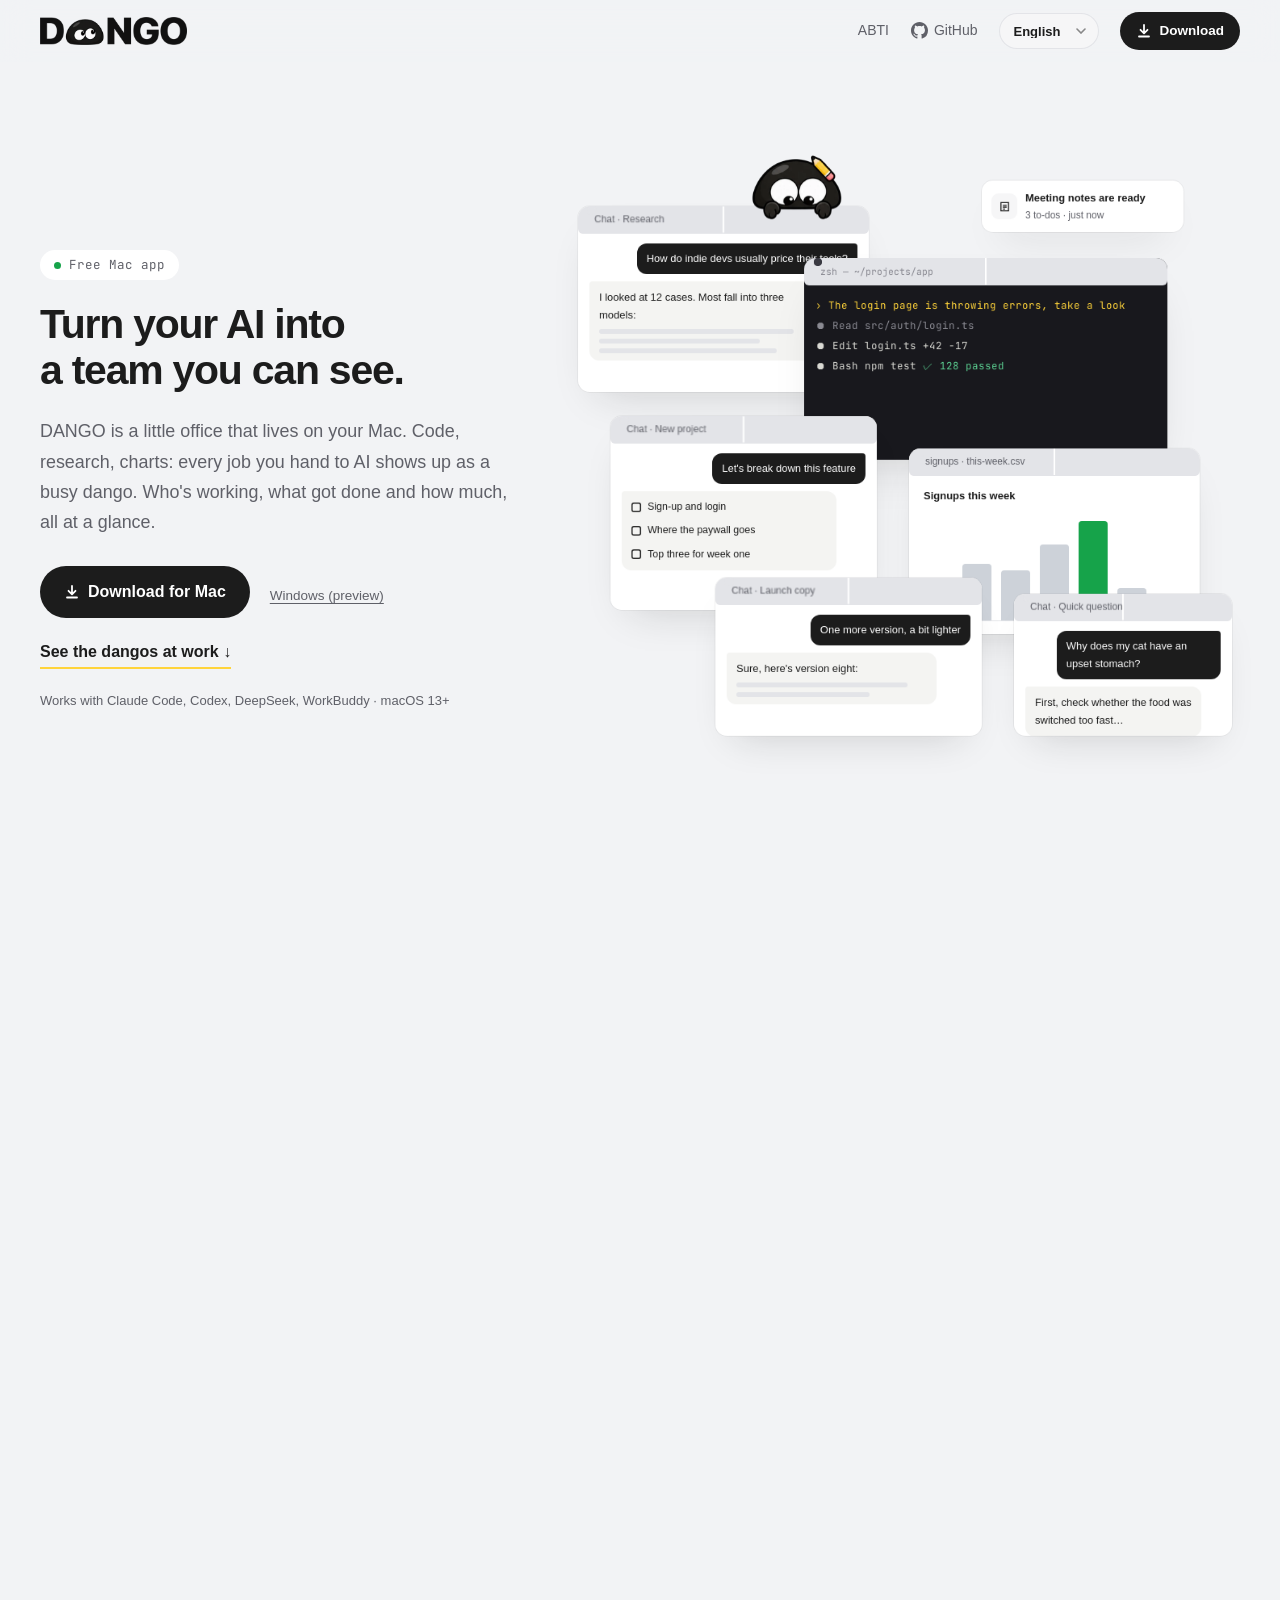
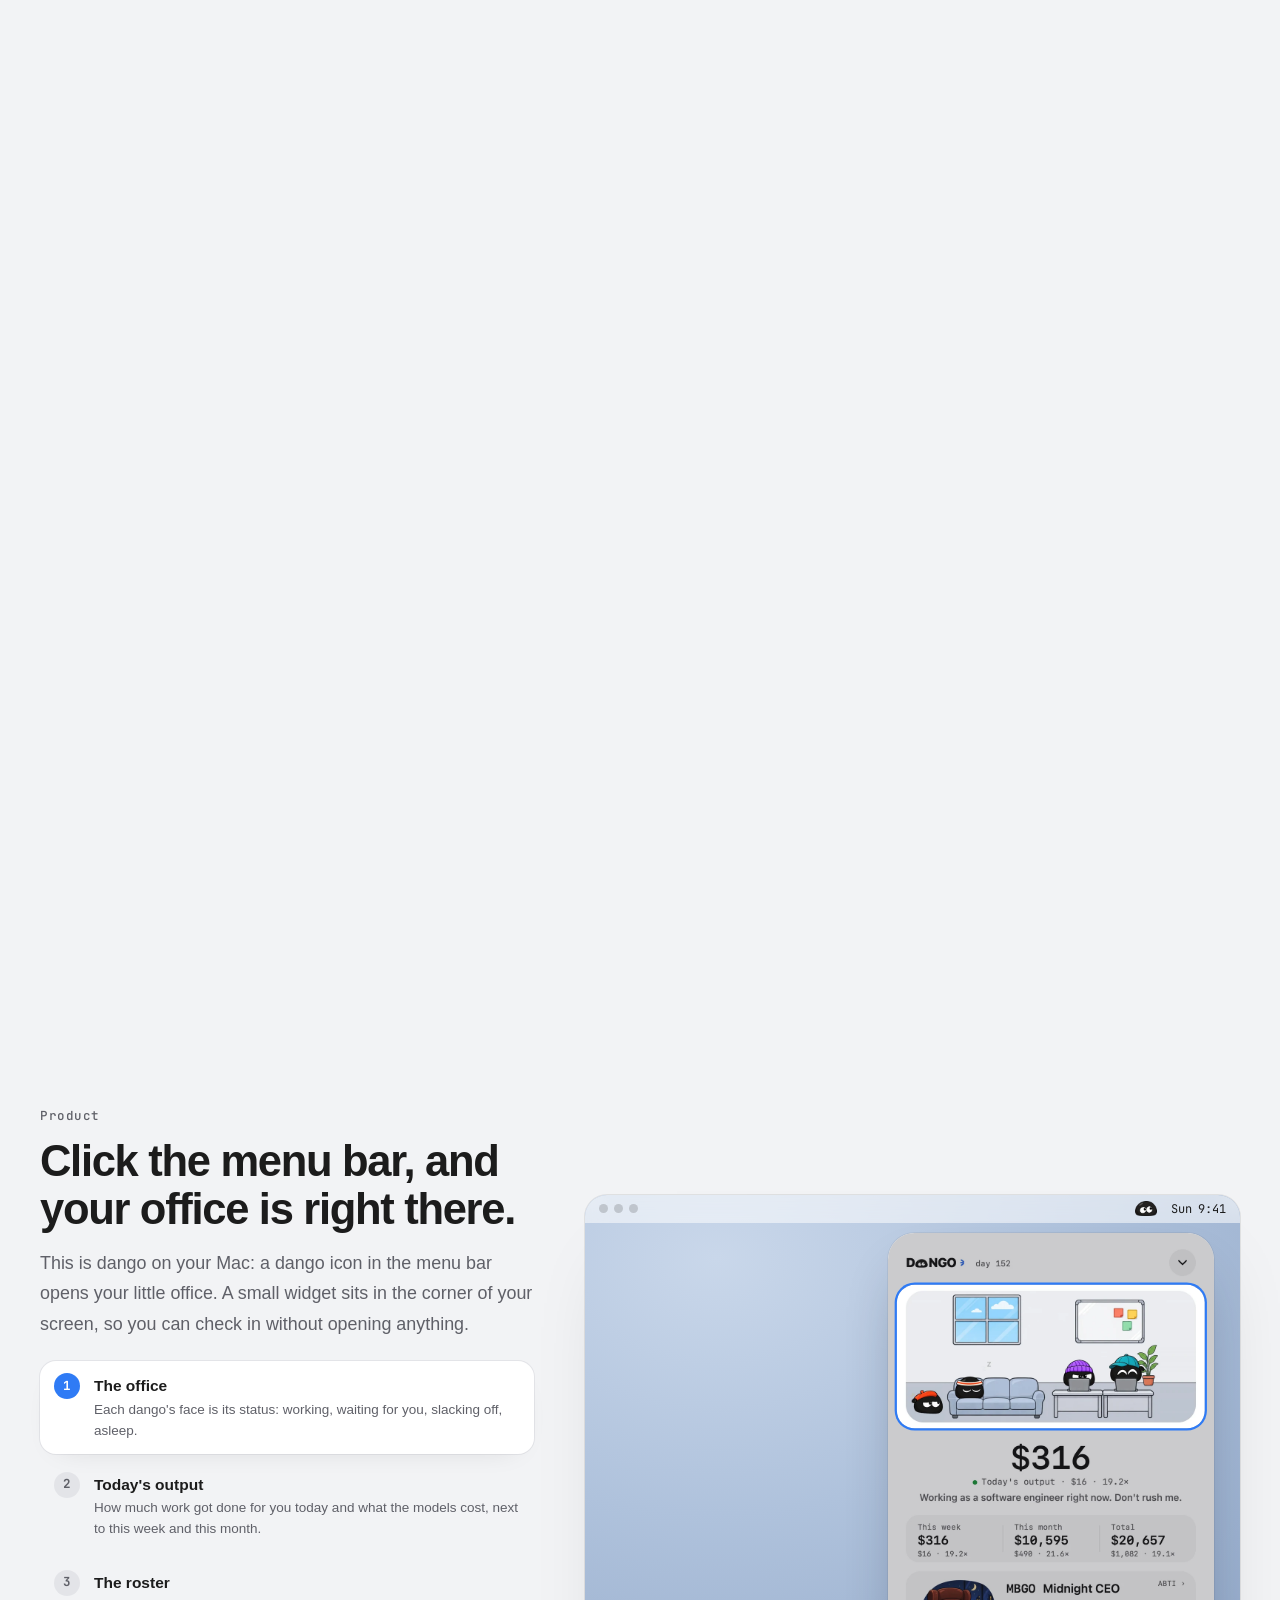
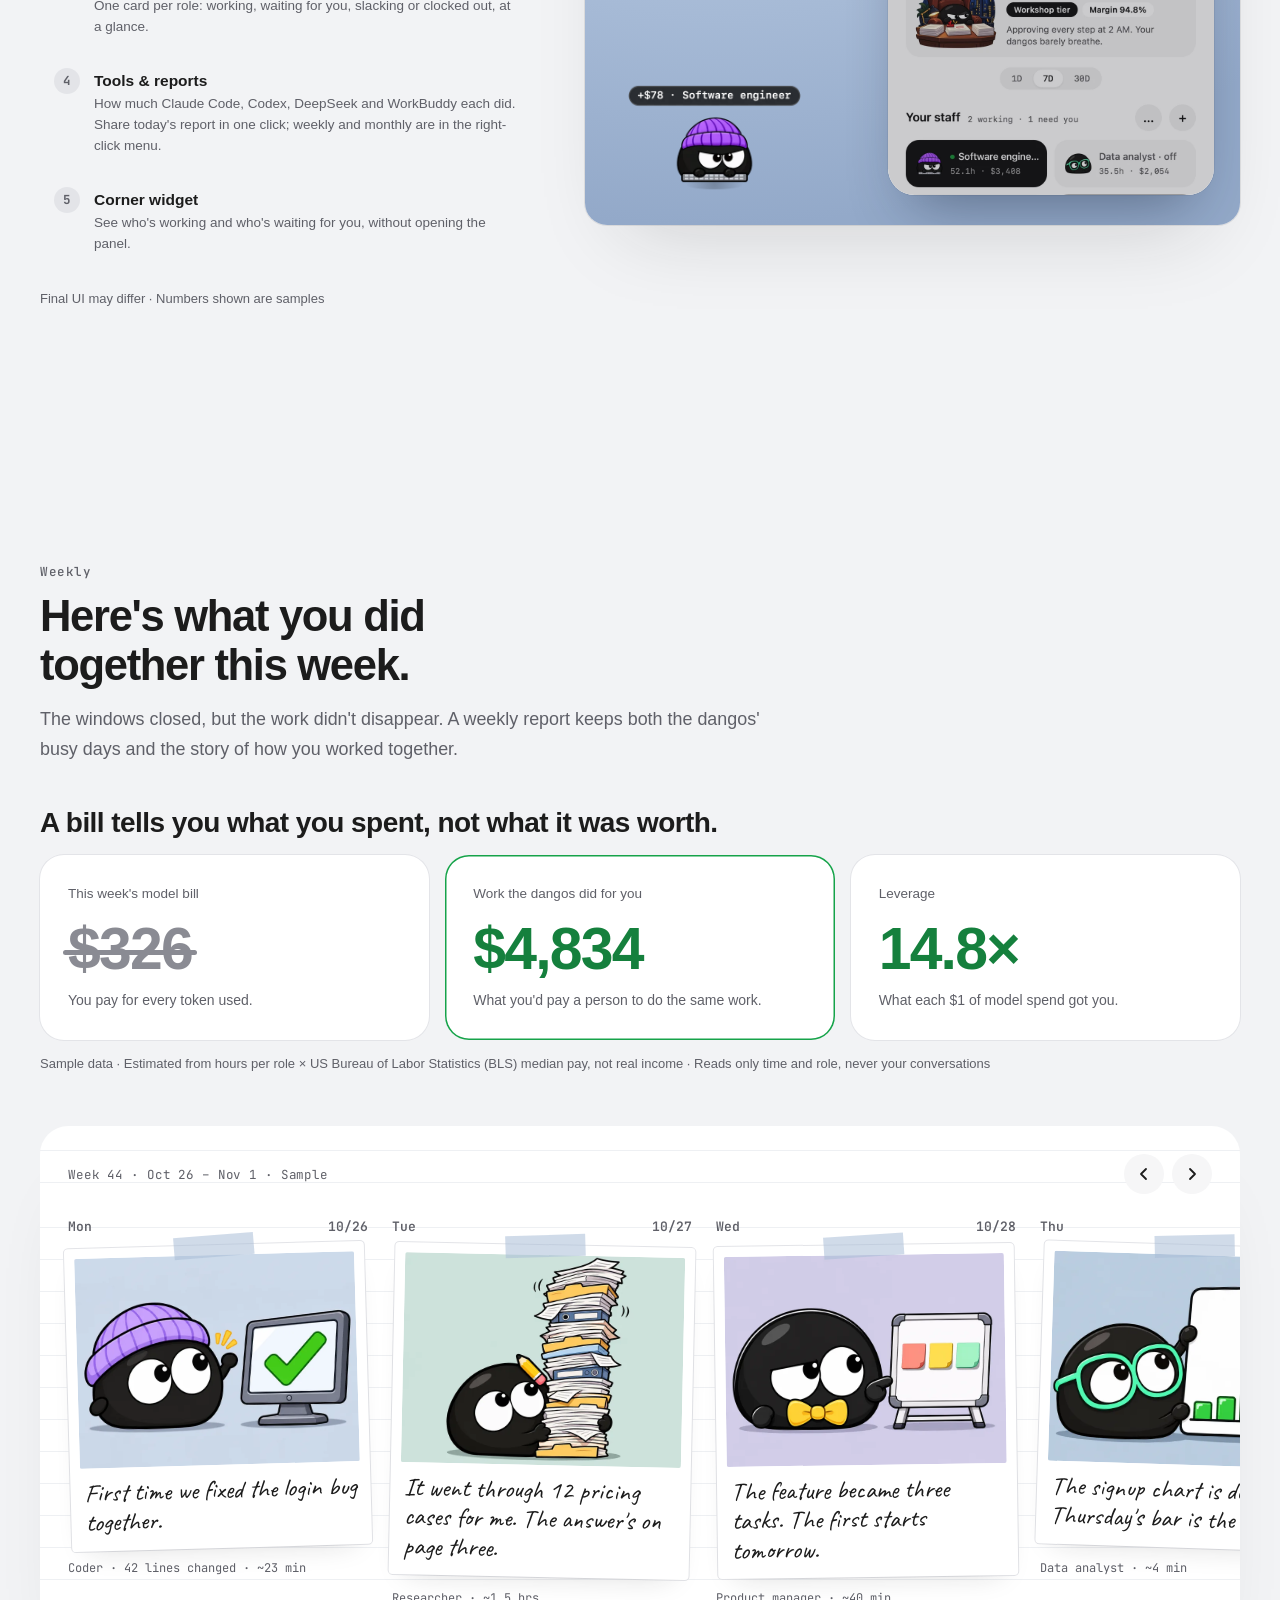
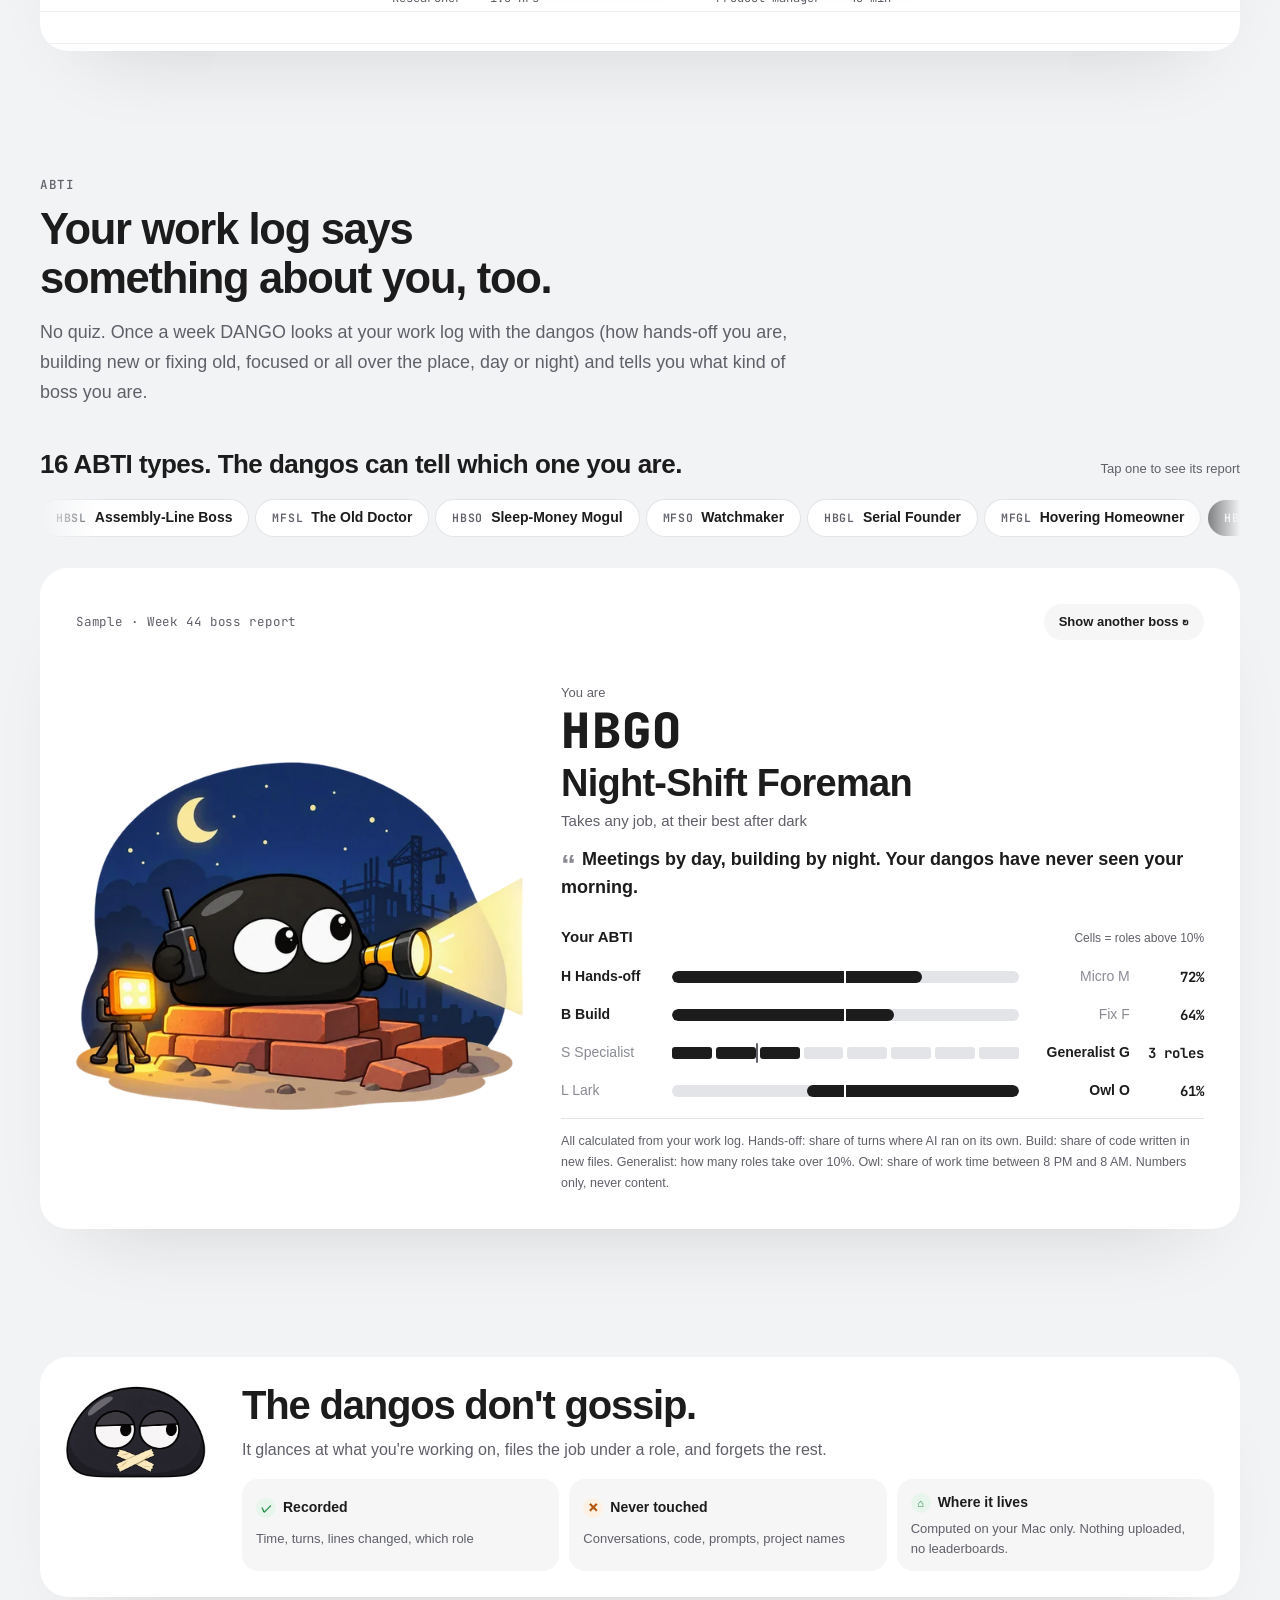
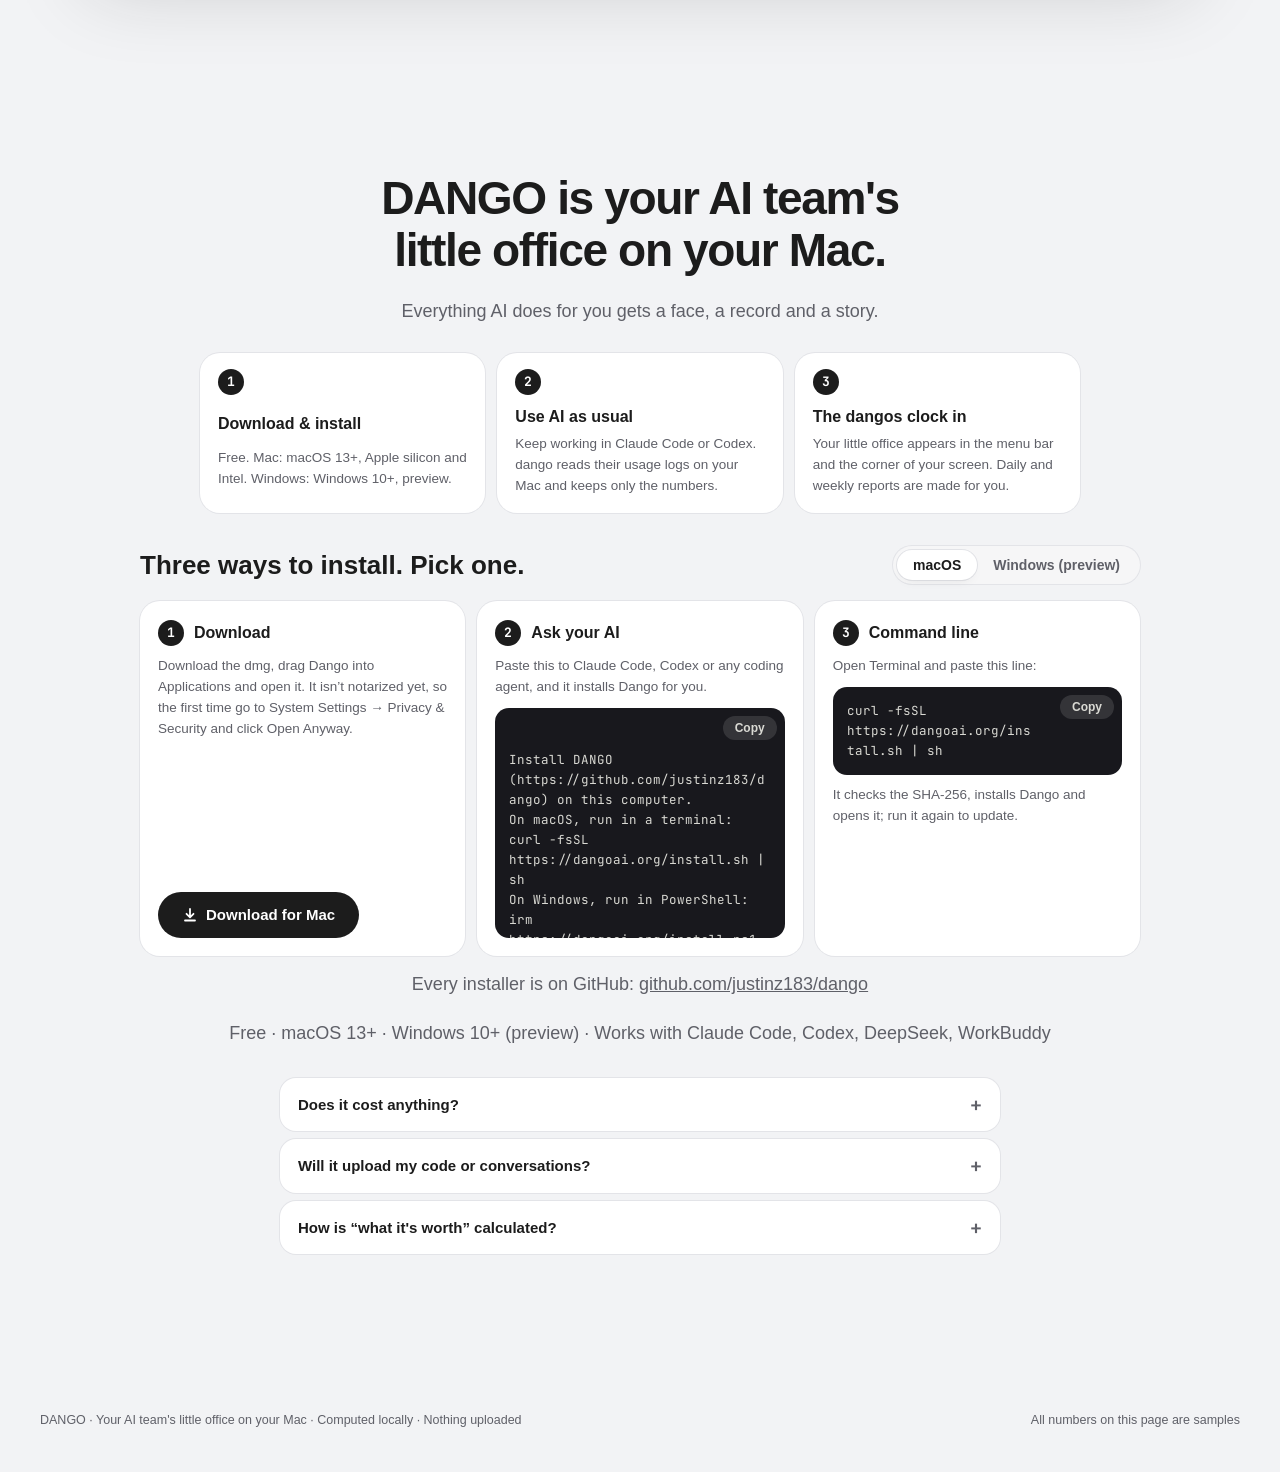
==== commit 3e963ae2: "feat(site): three ways to install, the GitHub link, the plain wordmark The end of the page gets an i" ====
--- a/site/index.html
+++ b/site/index.html
@@ -7,7 +7,7 @@
 <meta name="description" content="DANGO 是住在你 Mac 上的 AI 团队小办公室。你交给 AI 的工作，都有忙碌的团子来呈现：谁在干活、做了什么、完成了多少，抬眼就能看见。">
 <meta name="theme-color" content="#F2F3F5" media="(prefers-color-scheme: light)">
 <meta name="theme-color" content="#0F1014" media="(prefers-color-scheme: dark)">
-<link rel="icon" href="favicon.svg" type="image/svg+xml">
+<link rel="icon" href="favicon.png" type="image/png">
 <link rel="apple-touch-icon" href="apple-touch-icon.png">
 <!-- 分享卡片：完整网址，有些平台只认完整地址 -->
 <meta property="og:url" content="https://dangoai.org/">
@@ -69,7 +69,29 @@
 .btn:hover{transform:translateY(-1px)}
 .btn.sm{height:38px;padding:0 16px;font-size:13.5px}
 .btn.ghost{background:var(--tile);color:var(--ink);box-shadow:0 0 0 1px var(--line)}
-.dlrow{display:flex;flex-wrap:wrap;gap:12px;justify-content:center}
+.inst{width:100%;max-width:1000px;text-align:left;display:grid;gap:14px;margin-top:6px;scroll-margin-top:90px}
+.inst-hd{display:flex;flex-wrap:wrap;align-items:center;justify-content:space-between;gap:12px}
+.inst-hd h3{font-size:clamp(20px,2.2vw,26px)}
+.seg{display:inline-flex;padding:4px;border-radius:999px;background:var(--tile);box-shadow:0 0 0 1px var(--line)}
+.seg button{border:0;background:none;padding:8px 16px;border-radius:999px;font:600 14px/1 var(--sans);color:var(--sub);cursor:pointer}
+.seg button[aria-pressed="true"]{background:var(--panel);color:var(--ink);box-shadow:0 4px 14px -8px var(--shadow),0 0 0 1px var(--line)}
+.inst-grid{display:grid;grid-template-columns:repeat(3,minmax(0,1fr));gap:12px}
+.icard{display:flex;flex-direction:column;gap:10px;padding:18px;border-radius:20px;background:var(--panel);box-shadow:0 0 0 1px var(--line);min-width:0}
+.icard .ih{display:flex;align-items:center;gap:10px;font-size:16px;font-weight:700}
+.icard .ih i{flex:none;width:26px;height:26px;border-radius:50%;display:grid;place-items:center;background:var(--ink);color:var(--panel);font:700 13px/1 var(--mono);font-style:normal}
+.inst .icard p{font-size:13.5px;line-height:1.55;color:var(--sub);margin:0}
+.icard .btn{align-self:flex-start;height:46px;font-size:15px;margin-top:auto}
+.code{position:relative;border-radius:14px;background:var(--term);color:var(--term-ink)}
+.code pre{margin:0;padding:14px 84px 14px 14px;font:12.5px/1.6 var(--mono);white-space:pre-wrap;word-break:break-word;max-height:230px;overflow:auto}
+.code.multi pre{padding:42px 14px 14px}
+.code .cpy{position:absolute;top:8px;right:8px;border:0;border-radius:999px;padding:6px 12px;background:rgba(255,255,255,.12);color:var(--term-ink);font:600 12px/1 var(--sans);cursor:pointer}
+.code .cpy:hover{background:rgba(255,255,255,.22)}
+.code .cpy .c2,.code .cpy.done .c1{display:none}
+.code .cpy.done .c2{display:inline}
+.inst[data-os="mac"] .os-win,.inst[data-os="win"] .os-mac{display:none}
+.inst > .fine{text-align:center}
+.inst > .fine a{color:inherit}
+@media (max-width:860px){.inst-grid{grid-template-columns:minmax(0,1fr)}}
 .winlink{display:inline-block;margin-top:10px;font-size:13.5px;color:var(--sub);text-decoration:underline;text-underline-offset:3px}
 .btn svg{width:16px;height:16px;flex:none}
 .link{font-weight:700;text-decoration:none;color:var(--ink);border-bottom:2px solid var(--money);padding-bottom:2px}
@@ -81,11 +103,16 @@
 /* 顶栏 */
 .top{position:sticky;top:env(safe-area-inset-top,0px);z-index:50;background:var(--glass);-webkit-backdrop-filter:blur(14px);backdrop-filter:blur(14px)}
 .top .wrap{display:flex;align-items:center;justify-content:space-between;height:62px;gap:12px}
-.brand{display:flex;align-items:center;gap:4px;font-size:22px;font-weight:800;letter-spacing:-.03em;text-decoration:none;color:var(--ink)}
-.brand svg{width:14px;height:14px}
+.brand{display:block;flex:0 1 147px;min-width:84px;text-decoration:none}
+.brand img{display:block;width:100%;height:auto}
+.brand .lg-d{display:none}
+@media (prefers-color-scheme: dark){:root:not([data-theme="light"]) .brand .lg-l{display:none}:root:not([data-theme="light"]) .brand .lg-d{display:block}}
+:root[data-theme="dark"] .brand .lg-l{display:none}:root[data-theme="dark"] .brand .lg-d{display:block}
 .top nav{display:flex;align-items:center;gap:22px;font-size:14px}
 .top nav a.nl{color:var(--sub);text-decoration:none}
 .top nav a.nl:hover{color:var(--ink)}
+.top nav a.gh{display:inline-flex;align-items:center;gap:6px}
+.top nav a.gh svg{width:17px;height:17px}
 .lang{height:34px;min-width:44px;padding:0 30px 0 14px;border:0;border-radius:999px;background:var(--tile) url("data:image/svg+xml,%3Csvg xmlns='http://www.w3.org/2000/svg' width='10' height='6'%3E%3Cpath d='M1 1l4 4 4-4' fill='none' stroke='%23888' stroke-width='1.6' stroke-linecap='round'/%3E%3C/svg%3E") no-repeat right 12px center;color:var(--ink);font:700 13px/1 var(--sans);cursor:pointer;box-shadow:0 0 0 1px var(--line);-webkit-appearance:none;appearance:none}
 .lang:hover{background:var(--line)}
 @media (max-width:380px){.chip{font-size:11.5px;padding:6px 12px}}
@@ -98,7 +125,8 @@
 @media (max-width:900px){:root[lang="en"] .say h1,:root[lang="en"] .say h1.h-lead{font-size:clamp(25px,6.6vw,32px)}:root[lang="en"] .say p.lede{font-size:13.5px;line-height:1.6}:root[lang="en"] .copy{min-height:330px}}
 :root[lang="en"] .dim{grid-template-columns:7.2em minmax(0,1fr) 7.2em 4.6em}
 @media (max-width:520px){:root[lang="en"] .dim{grid-template-columns:6.4em minmax(0,1fr) 6.4em 4.2em;font-size:12px}}
-@media (max-width:560px){.top nav a.nl{display:none}}
+@media (max-width:560px){.top nav a.nl{display:none}.top nav a.gh{display:inline-flex}.top nav a.gh span{display:none}}
+@media (max-width:440px){.top nav{gap:14px}.top nav .btn.sm{width:38px;padding:0;gap:0;font-size:0;justify-content:center}}
 
 /* ── 首屏：窗口关上以后 ── */
 .story{position:relative;height:280vh}
@@ -225,7 +253,8 @@
 .mac-bar{position:absolute;left:0;right:0;top:0;height:28px;display:flex;align-items:center;justify-content:space-between;padding:0 14px;background:rgba(255,255,255,.55);-webkit-backdrop-filter:blur(10px);backdrop-filter:blur(10px);font-size:12px;color:#1C1C1C}
 .mac-dots{display:flex;gap:6px}.mac-dots i{width:9px;height:9px;border-radius:50%;background:rgba(28,28,28,.18)}
 .mac-r{display:flex;align-items:center;gap:12px}
-.mac-ico{display:grid;place-items:center;width:26px;height:20px;border-radius:6px;background:#1C1C1C;color:#fff}
+.mac-ico{display:grid;place-items:center;width:26px;height:20px}
+.mac-ico img{display:block}
 .pn-mono{font-family:"JetBrains Mono","SF Mono",Menlo,monospace;font-variant-numeric:tabular-nums;letter-spacing:-0.01em}
 .pn-view{position:absolute;right:clamp(14px,4%,32px);top:38px;width:calc(440px * var(--pk));height:calc(760px * var(--pk));overflow:hidden;border-radius:calc(36px * var(--pk));box-shadow:0 30px 60px -24px rgba(20,30,50,.45),0 0 0 1px rgba(0,0,0,.06);background:#fff}
 .pn{position:relative;width:440px;transform-origin:0 0;transform:scale(var(--pk)) translateY(calc(var(--off,0) * -1px));transition:transform .75s cubic-bezier(.4,0,.2,1)}
@@ -346,12 +375,6 @@
 .cells i:nth-child(3){position:relative}
 .cells i:nth-child(3)::before{content:"";position:absolute;left:-4px;top:-4px;bottom:-4px;width:2px;background:var(--sub);border-radius:1px}
 .how{font-size:12.5px;line-height:1.65;color:var(--sub);border-top:1px solid var(--line);padding-top:12px}
-.match{display:grid;grid-template-columns:minmax(0,1fr) auto;align-items:center;gap:12px;width:100%;border:0;border-radius:18px;background:var(--tile);padding:12px 16px;text-align:left;cursor:pointer;color:var(--ink);font:inherit}
-.match:hover{background:var(--line)}
-.match img{width:64px;height:44px;object-fit:contain}
-.match b{display:block;font-size:14.5px}
-.match small{display:block;font-size:13px;color:var(--sub)}
-.match i{font-style:normal;font-weight:700}
 .rep.swap .rep-art,.rep.swap .rep-main{animation:fadein .45s ease}
 @media (max-width:880px){
   .rep{grid-template-columns:minmax(0,1fr)}
@@ -388,7 +411,7 @@
 /* 嘴很严 */
 .quiet{display:grid;grid-template-columns:auto minmax(0,1fr);gap:clamp(16px,3vw,36px);align-items:center}
 .quiet > *{min-width:0}
-.quiet .face.lock{width:clamp(72px,9vw,96px);aspect-ratio:1;border-radius:50%;display:grid;place-items:center;background:var(--tile);color:var(--ink);align-self:start}
+.quiet .face{width:clamp(96px,12vw,140px);height:auto;align-self:start}
 .facts{display:flex;flex-wrap:wrap;gap:8px;margin-top:14px}
 .trio{display:grid;grid-template-columns:repeat(3,minmax(0,1fr));gap:10px;margin-top:16px}
 .trio > div{display:grid;gap:4px;padding:12px 14px;border-radius:16px;background:var(--tile);min-width:0}
@@ -456,20 +479,19 @@
 <body>
 <svg width="0" height="0" style="position:absolute" aria-hidden="true" focusable="false">
   <defs>
-    <symbol id="mk" viewBox="0 0 16 16"><path d="M3 3l4 3M2 8h5M3 13l4-3" fill="none" stroke="var(--mark)" stroke-width="2.4" stroke-linecap="round"/></symbol>
+    
     <symbol id="dl" viewBox="0 0 16 16"><path d="M8 2v8M4.5 6.8 8 10.3l3.5-3.5M3 13.5h10" fill="none" stroke="currentColor" stroke-width="1.8" stroke-linecap="round" stroke-linejoin="round"/></symbol>
   </defs>
 </svg>
 
 <header class="top">
   <div class="wrap">
-    <a class="brand" href="#top" aria-label="DANGO 首页">dango<svg aria-hidden="true"><use href="#mk"/></svg></a>
+    <a class="brand" href="#top" aria-label="DANGO 首页"><img class="lg-l" src="img/logo-light.webp" width="147" height="28" alt=""><img class="lg-d" src="img/logo-dark.webp" width="144" height="28" alt=""></a>
     <nav aria-label="主导航">
-      <a class="nl" href="#product">产品</a>
-      <a class="nl" href="#week">这一周</a>
       <a class="nl" href="#boss">ABTI 人格</a>
+      <a class="nl gh" href="https://github.com/justinz183/dango" aria-label="GitHub"><svg viewBox="0 0 16 16" aria-hidden="true"><path fill="currentColor" d="M8 0C3.58 0 0 3.58 0 8c0 3.54 2.29 6.53 5.47 7.59.4.07.55-.17.55-.38 0-.19-.01-.82-.01-1.49-2.01.37-2.53-.49-2.69-.94-.09-.23-.48-.94-.82-1.13-.28-.15-.68-.52-.01-.53.63-.01 1.08.58 1.23.82.72 1.21 1.87.87 2.33.66.07-.52.28-.87.51-1.07-1.78-.2-3.64-.89-3.64-3.95 0-.87.31-1.59.82-2.15-.08-.2-.36-1.02.08-2.12 0 0 .67-.21 2.2.82.64-.18 1.32-.27 2-.27.68 0 1.36.09 2 .27 1.53-1.04 2.2-.82 2.2-.82.44 1.1.16 1.92.08 2.12.51.56.82 1.27.82 2.15 0 3.07-1.87 3.75-3.65 3.95.29.25.54.73.54 1.48 0 1.07-.01 1.93-.01 2.2 0 .21.15.46.55.38A8.013 8.013 0 0016 8c0-4.42-3.58-8-8-8z"/></svg><span>GitHub</span></a>
       <select class="lang" id="lang" aria-label="Language"><option value="zh">中文</option><option value="en">English</option><option value="ko">한국어</option><option value="ja">日本語</option><option value="fr">Français</option><option value="es">Español</option></select>
-      <a class="btn sm" href="#get"><svg aria-hidden="true"><use href="#dl"/></svg>下载</a>
+      <a class="btn sm" href="#install"><svg aria-hidden="true"><use href="#dl"/></svg>下载</a>
     </nav>
   </div>
 </header>
@@ -487,8 +509,8 @@
           <h1 class="h-lead">把你的 AI，<br>变成看得见的团队。</h1>
           <p class="lede">DANGO 是住在你 Mac 上的小办公室。写代码、查资料、做图表，你交给 AI 的工作，都有忙碌的团子来呈现。谁在干活、做了什么、完成了多少，抬眼就能看见。</p>
           <div class="cta">
-            <a class="btn" href="https://www.dangoai.org/download/Dango-0.1.0.dmg"><svg aria-hidden="true"><use href="#dl"/></svg>下载 Mac 版</a>
-            <a class="winlink" href="https://www.dangoai.org/download/Dango_0.1.0_x64-setup.exe">Windows 版（预览）</a>
+            <a class="btn" href="https://github.com/justinz183/dango/releases/latest/download/Dango-macOS.dmg"><svg aria-hidden="true"><use href="#dl"/></svg>下载 Mac 版</a>
+            <a class="winlink" href="https://github.com/justinz183/dango/releases/latest/download/Dango-Windows-x64-setup.exe">Windows 版（预览）</a>
             <a class="link" href="#story" id="go-story">看看团子怎么上班 ↓</a>
           </div>
           <p class="fine tools">支持 Claude Code、Codex、DeepSeek、WorkBuddy · macOS 13 起</p>
@@ -507,7 +529,7 @@
             <div class="w"><small>待批准</small><b>1 <span>件</span></b></div>
           </div>
           <div class="cta">
-            <span class="perchbtn"><a class="btn" href="https://www.dangoai.org/download/Dango-0.1.0.dmg"><svg aria-hidden="true"><use href="#dl"/></svg>下载 Mac 版</a></span>
+            <span class="perchbtn"><a class="btn" href="https://github.com/justinz183/dango/releases/latest/download/Dango-macOS.dmg"><svg aria-hidden="true"><use href="#dl"/></svg>下载 Mac 版</a></span>
             <a class="link" href="#week">看看这一周 →</a>
           </div>
           <p class="fine">示例数据 · 免费 · macOS 13 起</p>
@@ -584,7 +606,7 @@
       <p class="fine">产品界面以实际版本为准 · 图中数字为示例</p>
     </div>
     <div class="mac" id="mac" aria-hidden="true">
-      <div class="mac-bar"><span class="mac-dots"><i></i><i></i><i></i></span><span class="mac-r"><span class="mac-ico"><svg viewBox="0 0 16 16" width="11" height="11"><path d="M3 3l4 3M2 8h5M3 13l4-3" fill="none" stroke="currentColor" stroke-width="2.4" stroke-linecap="round"/></svg></span><span class="pn-mono">周日 9:41</span></span></div>
+      <div class="mac-bar"><span class="mac-dots"><i></i><i></i><i></i></span><span class="mac-r"><span class="mac-ico"><img src="img/mark.webp" width="22" height="15" alt=""></span><span class="pn-mono">周日 9:41</span></span></div>
       <div class="pn-view"><div class="pn" id="pn"><img id="pn-img" src="img/app/panel-zh.webp" width="440" height="1367" alt=""><div class="pn-hl" id="pn-hl"></div></div></div>
       <div class="wg">
         <div class="wg-i"><img id="wg-img" src="img/app/pet-zh.webp" width="230" height="140" alt=""></div>
@@ -633,7 +655,7 @@
             <p class="cap">注册量的图画好了，周四那根柱子最高。</p></div>
           <span class="meta">数据分析师 · 约 4 分钟</span></article>
         <article class="page"><span class="day">周五<span>10/30</span></span>
-          <div class="polaroid" style="--r:-1.4deg"><div class="shot"><img class="jimg" src="img/j/fri.webp" alt="" loading="lazy"></div>
+          <div class="polaroid" style="--r:-1.4deg"><div class="shot"><img class="jimg" id="jfri" src="img/j/fri.webp" alt="" loading="lazy"></div>
             <p class="cap">第八版文案定稿了。最后用的，是第一版。</p></div>
           <span class="meta">文案 · 约 2.3 小时</span></article>
         <article class="page"><span class="day">周六<span>10/31</span></span>
@@ -683,7 +705,6 @@
           <div class="dims-hd">你的 ABTI<span>格子 = 占一成以上的岗位</span></div>
           <div class="dims" id="dims"></div>
           <p class="how">全部从工作记录里自动算：放权看 AI 连续自己干活的回合占比，开荒看新文件里写的代码占比，跨界看占一成以上的岗位有几个，夜猫看晚 8 点到早 8 点的工作时长占比。只看数字，不看内容。</p>
-          <button class="match" type="button" id="rep-match"><span><b id="match-name">你的绝配：MFGO 质检总监</b><small id="match-line">你晚上盖，TA 晚上验。</small></span><i aria-hidden="true">→</i></button>
         </div>
         </div>
       </article>
@@ -695,7 +716,7 @@
 <section class="block quietsec" id="quiet" style="padding-top:0">
   <div class="wrap">
     <div class="card quiet">
-      <span class="face lock" aria-hidden="true"><svg viewBox="0 0 24 24" width="40" height="40"><rect x="4.5" y="10.5" width="15" height="10" rx="3" fill="none" stroke="currentColor" stroke-width="1.8"/><path d="M8 10.5V8a4 4 0 0 1 8 0v2.5" fill="none" stroke="currentColor" stroke-width="1.8" stroke-linecap="round"/><circle cx="12" cy="15.5" r="1.6" fill="currentColor"/></svg></span>
+      <img class="face dgimg" src="img/quiet.webp" width="140" height="98" alt="" loading="lazy">
       <div>
         <h2 style="font-size:clamp(26px,3.4vw,40px)">团子嘴很严。</h2>
         <p style="color:var(--sub);margin-top:8px">它只看一眼你在聊哪一行，认出这单活该归哪个岗位，然后就忘掉。</p>
@@ -719,7 +740,42 @@
       <li><b>照常用 AI</b><span>继续用 Claude Code、Codex 干活。dango 在本机读这些工具的使用记录，只记数字。</span></li>
       <li><b>团子上班</b><span>菜单栏和屏幕角落出现你的小办公室，日报、周报自动生成。</span></li>
     </ol>
-    <div class="dlrow"><a class="btn" href="https://www.dangoai.org/download/Dango-0.1.0.dmg"><svg aria-hidden="true"><use href="#dl"/></svg>下载 Mac 版</a><a class="btn ghost" href="https://www.dangoai.org/download/Dango_0.1.0_x64-setup.exe"><svg aria-hidden="true"><use href="#dl"/></svg>下载 Windows 版</a></div>
+    <div class="inst" id="install" data-os="mac">
+      <div class="inst-hd">
+        <h3>三种方式安装，选一种。</h3>
+        <div class="seg" role="group" aria-label="选择系统">
+          <button type="button" data-os-btn="mac" aria-pressed="true">macOS</button>
+          <button type="button" data-os-btn="win" aria-pressed="false">Windows（预览版）</button>
+        </div>
+      </div>
+      <div class="inst-grid">
+        <div class="icard">
+          <div class="ih"><i>1</i>直接下载</div>
+          <p class="os-mac">下载 dmg，把 Dango 拖进「应用程序」再打开。还没做公证，第一次打开要去「系统设置 → 隐私与安全性」点「仍要打开」。</p>
+          <p class="os-win">运行安装程序，只装给你自己，不用管理员权限。还没签名，SmartScreen 拦的时候点「更多信息 → 仍要运行」。</p>
+          <a class="btn os-mac" href="https://github.com/justinz183/dango/releases/latest/download/Dango-macOS.dmg"><svg aria-hidden="true"><use href="#dl"/></svg>下载 Mac 版</a>
+          <a class="btn os-win" href="https://github.com/justinz183/dango/releases/latest/download/Dango-Windows-x64-setup.exe"><svg aria-hidden="true"><use href="#dl"/></svg>下载 Windows 版</a>
+        </div>
+        <div class="icard">
+          <div class="ih"><i>2</i>让 AI 帮你装</div>
+          <p>把这段话发给 Claude Code、Codex 或别的 AI 编程助手，它会替你装好。</p>
+          <div class="code multi"><button class="cpy" type="button"><span class="c1">复制</span><span class="c2">已复制</span></button><pre>帮我在这台电脑上安装 DANGO（https://github.com/justinz183/dango）。
+macOS 在终端里运行：curl -fsSL https://dangoai.org/install.sh | sh
+Windows 在 PowerShell 里运行：irm https://dangoai.org/install.ps1 | iex
+脚本会从 GitHub 下载最新版本，校验 SHA-256，然后打开 App。
+装好以后告诉我 Dango 装在哪里、有没有在运行。</pre></div>
+        </div>
+        <div class="icard">
+          <div class="ih"><i>3</i>命令行</div>
+          <p class="os-mac">打开「终端」，粘贴这一行：</p>
+          <p class="os-win">打开 PowerShell，粘贴这一行：</p>
+          <div class="code os-mac"><button class="cpy" type="button"><span class="c1">复制</span><span class="c2">已复制</span></button><pre>curl -fsSL https://dangoai.org/install.sh | sh</pre></div>
+          <div class="code os-win"><button class="cpy" type="button"><span class="c1">复制</span><span class="c2">已复制</span></button><pre>irm https://dangoai.org/install.ps1 | iex</pre></div>
+          <p>会校验 SHA-256，装好自动打开；再运行一次就是更新。</p>
+        </div>
+      </div>
+      <p class="fine">安装包都在 GitHub 上：<a href="https://github.com/justinz183/dango/releases">github.com/justinz183/dango</a></p>
+    </div>
     <p class="fine">免费 · macOS 13 起 · Windows 10 起（预览版）· 支持 Claude Code、Codex、DeepSeek、WorkBuddy</p>
     <div class="faq">
       <details><summary>要钱吗？</summary><p>免费。</p></details>
@@ -743,11 +799,11 @@
   var ease = function (t) { t = clamp(t); return t * t * (3 - 2 * t); };
 
   /* 中英文切换：按文字节点换文案，不动页面结构（按钮、动画、编号都保留） */
-  var EN = {"产品": "Product", "这一周": "This week", "ABTI 人格": "ABTI", "下载 Mac 版": "Download for Mac", "你交给 AI 的工作散落在一个个对话窗口里。往下滚，窗口逐个关上，每关一个，就有一只团子落进你的小办公室：研究员、程序员、数据分析师、文案、产品经理、助理，还有隐藏款医生。最后是一间完整的小办公室，显示今天一起完成了 7 件事，大约相当于 46 小时的劳动，还有 1 件等你批准。": "The work you hand to AI is scattered across chat windows. Scroll down and the windows close one by one; each one leaves a dango in your little office: a researcher, a coder, a data analyst, a writer, a product manager, an assistant and a hidden doctor. At the end the office is full: 7 tasks done today, about 46 hours of work, and 1 waiting for your approval.", "Mac 应用 · 免费": "Free Mac app", "· 支持 Claude Code 等": "· for Claude Code & more", "把你的 AI，": "Turn your AI into", "变成看得见的团队。": "a team you can see.", "DANGO 是住在你 Mac 上的小办公室。写代码、查资料、做图表，你交给 AI 的工作，都有忙碌的团子来呈现。谁在干活、做了什么、完成了多少，抬眼就能看见。": "DANGO is a little office that lives on your Mac. Code, research, charts: every job you hand to AI shows up as a busy dango. Who's working, what got done and how much, all at a glance.", "看看团子怎么上班 ↓": "See the dangos at work ↓", "支持 Claude Code、Codex、DeepSeek、WorkBuddy · macOS 13 起": "Works with Claude Code, Codex, DeepSeek, WorkBuddy · macOS 13+", "已关上": "Closed", "/ 7 个窗口": "/ 7 windows", "你和 AI 一起做的事，": "What you do with AI,", "团子都替你记着。": "the dangos remember.", "写代码的归程序员，查资料的归研究员，做图表的归数据分析师。每件事做了多久、做成了什么，都记在对应的团子身上。": "Code goes to the coder, research to the researcher, charts to the data analyst. How long each job took and what came of it is logged with its dango.", "7 个窗口都关上了 ·": "All 7 windows closed ·", "今天，你和 AI": "Today, you and AI", "一起完成了这些。": "got all this done.", "做完的事": "Tasks done", "件": "", "相当于劳动": "Work done", "小时": "hrs", "等你批准": "Needs your OK", "待批准": "Needs you", "看看这一周 →": "See this week →", "示例数据 · 免费 · macOS 13 起": "Sample data · Free · macOS 13+", "你的小办公室": "Your little office", "会议纪要整理好了": "Meeting notes are ready", "3 条待办 · 刚刚": "3 to-dos · just now", "对话 · 查资料": "Chat · Research", "帮我查查独立开发者一般怎么给工具定价": "How do indie devs usually price their tools?", "整理了 12 个案例，大多数是这三种：": "I looked at 12 cases. Most fall into three models:", "› 登录页报错了，帮我看看": "› The login page is throwing errors, take a look", "对话 · 新项目": "Chat · New project", "我们来拆一下这个需求": "Let's break down this feature", "注册和登录": "Sign-up and login", "付费墙放在哪一步": "Where the paywall goes", "第一周先做哪三件": "Top three for week one", "注册量 · 本周.csv": "signups · this-week.csv", "本周注册量": "Signups this week", "对话 · 发布文案": "Chat · Launch copy", "再来一版，轻松一点": "One more version, a bit lighter", "好的，这是第八版：": "Sure, here's version eight:", "对话 · 随手一问": "Chat · Quick question", "猫为什么会拉肚子？": "Why does my cat have an upset stomach?", "先看看是不是换粮太快了……": "First, check whether the food was switched too fast…", "会议纪要，3 条待办": "Meeting notes, 3 to-dos", "今天的日报整理好了": "Today's report is ready", "整理了 12 个定价案例": "Gathered 12 pricing cases", "在忙 · 查竞品": "Busy · scanning competitors", "第八版文案写好了": "Copy v8 is written", "休息中 · 交完第八版": "Resting · v8 delivered", "注册量的图画好了": "Signup chart is done", "批准": "Approve", "修好了登录页的报错": "Fixed the login error", "在忙 · 改代码": "Busy · coding", "隐藏款医生：先别换粮": "Hidden doctor: hold off on the new food", "隐藏款 · 医生来过": "Hidden · the doctor stopped by", "需求拆成了三件事": "Split the feature into three", "需求拆好了": "Feature broken down", "点一下菜单栏，办公室就在眼前。": "Click the menu bar, and your office is right there.", "这是 dango 在 Mac 上的样子：菜单栏里一个团子图标，点开就是你的小办公室。屏幕角落还有一个小组件，不打开也看得到。": "This is dango on your Mac: a dango icon in the menu bar opens your little office. A small widget sits in the corner of your screen, so you can check in without opening anything.", "办公室": "The office", "团子的表情就是状态：在干、等你批准、摸鱼、睡着了。": "Each dango's face is its status: working, waiting for you, slacking off, asleep.", "今天的产出": "Today's output", "今天替你做了多少活、花了多少模型钱，和本周、本月放在一起看。": "How much work got done for you today and what the models cost, next to this week and this month.", "员工名册": "The roster", "每个岗位一张牌：在干、等你批准、摸鱼还是下班，一眼就知道。": "One card per role: working, waiting for you, slacking or clocked out, at a glance.", "工具和日报": "Tools & reports", "Claude Code、Codex、DeepSeek、WorkBuddy 各干了多少；一键分享今天的日报，周报月报在右键菜单。": "How much Claude Code, Codex, DeepSeek and WorkBuddy each did. Share today's report in one click; weekly and monthly are in the right-click menu.", "角落小组件": "Corner widget", "不用打开面板，也知道谁在干、谁在等你批准。": "See who's working and who's waiting for you, without opening the panel.", "产品界面以实际版本为准 · 图中数字为示例": "Final UI may differ · Numbers shown are samples", "周日 9:41": "Sun 9:41", "休息区": "Lounge", "工作区": "Desks", "文文 · 研研 · 剪剪": "Wren · Rae · Clip", "idle · 摸鱼": "idle · slacking", "码哥": "Cody", "waiting · 等你批准": "waiting · needs your OK", "阿析 · 数据分析师": "Ana · Data analyst", "今天的产出 · 单日纪录": "Today's output · daily record", "哇～阿析当了一天数据分析师，花 $184 赚回 14 倍": "Whoa, Ana was a data analyst all day: spent $184, earned back 14×", "今日": "Today", "本周": "This week", "本月": "This month", "总计": "All time", "1 在干 · 1 等你批准 · 3 摸鱼": "1 working · 1 needs you · 3 slacking", "阿析 · 在干": "Ana · working", "数据分析师 · $2,413": "Data analyst · $2,413", "码哥 · 等你批准": "Cody · needs your OK", "一条命令 · 点开批准": "One command · tap to approve", "文文 · 摸鱼": "Wren · slacking", "文案写作 · $1,268": "Copywriter · $1,268", "研研 · 摸鱼": "Rae · slacking", "研究员 · $1,132": "Researcher · $1,132", "剪剪 · 睡了": "Clip · asleep", "视频剪辑 · $997": "Video editor · $997", "测测 · 下班": "Tess · off duty", "测试工程师 · $710": "QA engineer · $710", "还有 5 种 · $745 · 都下班了": "5 more roles · $745 · all off duty", "Claude Code 与 Codex": "Claude Code & Codex", "30D · 产出 ÷ 花费": "30D · output ÷ cost", "最近 30 天": "Last 30 days", "导出今日日报": "Export today's report", "~/Pictures/dango · 周报 月报 年报 在右键菜单 · BLS 中位时薪折算": "~/Pictures/dango · weekly, monthly, yearly in the right-click menu · BLS median wages", "码哥 · 软件工程师": "Cody · Software engineer", "卡住了，等你批准一条命令": "Stuck: needs your OK on a command", "阿析还在干 · 今天 $2,580": "Ana still working · today $2,580", "周报": "Weekly", "这一周，你们一起做了这些。": "Here's what you did together this week.", "窗口关上了，事情没有消失。一张周报记下的，既有团子的忙碌，也有你们一起工作的故事。": "The windows closed, but the work didn't disappear. A weekly report keeps both the dangos' busy days and the story of how you worked together.", "账单只告诉你花了多少，没告诉你值多少。": "A bill tells you what you spent, not what it was worth.", "这周的模型账单": "This week's model bill", "token 用了多少，就扣多少钱。": "You pay for every token used.", "团子替你做的活": "Work the dangos did for you", "同样的活，请人来做要付的工钱。": "What you'd pay a person to do the same work.", "杠杆": "Leverage", "每花 1 美元模型钱，换回的活值多少。": "What each $1 of model spend got you.", "示例数据 · 工钱按职业用时 × 美国劳工统计局（BLS）中位时薪估算，不是实际收入 · 只读用时和岗位，不读对话内容": "Sample data · Estimated from hours per role × US Bureau of Labor Statistics (BLS) median pay, not real income · Reads only time and role, never your conversations", "第 44 周 · 10 月 26 日 – 11 月 1 日 · 示例": "Week 44 · Oct 26 – Nov 1 · Sample", "周一": "Mon", "周二": "Tue", "周三": "Wed", "周四": "Thu", "周五": "Fri", "周六": "Sat", "第一次一起把登录页的 bug 修好了。": "First time we fixed the login bug together.", "程序员 · 改了 42 行 · 约 23 分钟": "Coder · 42 lines changed · ~23 min", "它帮我翻了 12 个定价案例，结论在第三页。": "It went through 12 pricing cases for me. The answer's on page three.", "研究员 · 约 1.5 小时": "Researcher · ~1.5 hrs", "需求拆成了三件事，第一件明天开工。": "The feature became three tasks. The first starts tomorrow.", "产品经理 · 约 40 分钟": "Product manager · ~40 min", "注册量的图画好了，周四那根柱子最高。": "The signup chart is done. Thursday's bar is the tallest.", "数据分析师 · 约 4 分钟": "Data analyst · ~4 min", "第八版文案定稿了。最后用的，是第一版。": "Copy v8 is final. We went with v1.", "文案 · 约 2.3 小时": "Writer · ~2.3 hrs", "随手问了句猫为什么拉肚子，隐藏款医生来了。": "Asked why my cat had an upset stomach. The hidden doctor showed up.", "医生 ✦ 隐藏款 · 一次问诊 15 分钟": "Doctor ✦ Hidden · one 15-min consult", "这一周，团子们一共干了": "This week the dangos worked", "数据分析师": "Data analyst", "程序员": "Coder", "研究员": "Researcher", "文案": "Writer", "40 小时": "40 hrs", "25 小时": "25 hrs", "14 小时": "14 hrs", "10 小时": "10 hrs", "按岗位分 · 金额是同样的活请人来做的工钱": "By role · what you'd pay a person for the same work", "这周最忙的是数据分析师": "Busiest this week: data analyst", "工作记录里，也藏着你的样子。": "Your work log says something about you, too.", "DANGO 不让你答题。它每周看一眼你和团子的工作记录：放手多少、开荒还是修缮、专精还是跨界、白天还是夜里，然后告诉你，你是哪一种老板。": "No quiz. Once a week DANGO looks at your work log with the dangos (how hands-off you are, building new or fixing old, focused or all over the place, day or night) and tells you what kind of boss you are.", "16 种 ABTI 人格，团子认得出你是哪一种。": "16 ABTI types. The dangos can tell which one you are.", "点一张，看它的报告": "Tap one to see its report", "示例 · 第 44 周老板报告": "Sample · Week 44 boss report", "换一位老板看看 ↻": "Show another boss ↻", "你是": "You are", "你的 ABTI": "Your ABTI", "格子 = 占一成以上的岗位": "Cells = roles above 10%", "全部从工作记录里自动算：放权看 AI 连续自己干活的回合占比，开荒看新文件里写的代码占比，跨界看占一成以上的岗位有几个，夜猫看晚 8 点到早 8 点的工作时长占比。只看数字，不看内容。": "All calculated from your work log. Hands-off: share of turns where AI ran on its own. Build: share of code written in new files. Generalist: how many roles take over 10%. Owl: share of work time between 8 PM and 8 AM. Numbers only, never content.", "H 放权": "H Hands-off", "微操 M": "Micro M", "B 开荒": "B Build", "修缮 F": "Fix F", "S 专精": "S Specialist", "跨界 G": "Generalist G", "L 早鸟": "L Lark", "夜猫 O": "Owl O", "团子嘴很严。": "The dangos don't gossip.", "它只看一眼你在聊哪一行，认出这单活该归哪个岗位，然后就忘掉。": "It glances at what you're working on, files the job under a role, and forgets the rest.", "记下的": "Recorded", "时长、回合数、改了多少行、归哪个岗位": "Time, turns, lines changed, which role", "不碰的": "Never touched", "对话内容、代码、prompt、项目名": "Conversations, code, prompts, project names", "放在哪": "Where it lives", "只在你的 Mac 上算，不上传，也不和别人排名": "Computed on your Mac only. Nothing uploaded, no leaderboards.", "DANGO 是住在你 Mac 上的": "DANGO is your AI team's", "AI 团队小办公室。": "little office on your Mac.", "让 AI 为你做的事，有身影、有记录，也有故事。": "Everything AI does for you gets a face, a record and a story.", "下载安装": "Download & install", "免费。Mac：macOS 13 起，Apple 芯片和 Intel；Windows：Windows 10 起，预览版。": "Free. Mac: macOS 13+, Apple silicon and Intel. Windows: Windows 10+, preview.", "照常用 AI": "Use AI as usual", "继续用 Claude Code、Codex 干活。dango 在本机读这些工具的使用记录，只记数字。": "Keep working in Claude Code or Codex. dango reads their usage logs on your Mac and keeps only the numbers.", "团子上班": "The dangos clock in", "菜单栏和屏幕角落出现你的小办公室，日报、周报自动生成。": "Your little office appears in the menu bar and the corner of your screen. Daily and weekly reports are made for you.", "免费 · macOS 13 起 · Windows 10 起（预览版）· 支持 Claude Code、Codex、DeepSeek、WorkBuddy": "Free · macOS 13+ · Windows 10+ (preview) · Works with Claude Code, Codex, DeepSeek, WorkBuddy", "要钱吗？": "Does it cost anything?", "免费。": "No, it's free.", "会上传我的代码或对话吗？": "Will it upload my code or conversations?", "不会。全部在你的 Mac 上计算，只记时长、岗位这些数字，不读代码和 prompt，报告里也不含项目名。": "No. Everything is computed on your Mac. It keeps only numbers like time and role, never reads your code or prompts, and reports leave out project names.", "「值多少」是怎么算的？": "How is “what it's worth” calculated?", "先按工作内容把每段时间归到一个岗位，再乘以美国劳工统计局（BLS）公布的这个职业的中位时薪。这是估算，不是实际收入。": "Each block of time is assigned to a role based on the work, then multiplied by that occupation's median hourly wage from the US Bureau of Labor Statistics (BLS). It's an estimate, not real income.", "DANGO · 住在你 Mac 上的 AI 团队小办公室 · 全在本机算 · 不上传": "DANGO · Your AI team's little office on your Mac · Computed locally · Nothing uploaded", "页面上的数字都是示例": "All numbers on this page are samples", "DANGO 首页": "DANGO home", "主导航": "Main navigation", "窗口关上以后": "After the windows close", "上一页": "Previous", "下一页": "Next", "本周周报": "This week's report", "切换语言": "Switch language", "下载": "Download", "下载 Windows 版": "Download for Windows", "Windows 版（预览）": "Windows (preview)"};
+  var EN = {"产品": "Product", "ABTI 人格": "ABTI", "下载 Mac 版": "Download for Mac", "你交给 AI 的工作散落在一个个对话窗口里。往下滚，窗口逐个关上，每关一个，就有一只团子落进你的小办公室：研究员、程序员、数据分析师、文案、产品经理、助理，还有隐藏款医生。最后是一间完整的小办公室，显示今天一起完成了 7 件事，大约相当于 46 小时的劳动，还有 1 件等你批准。": "The work you hand to AI is scattered across chat windows. Scroll down and the windows close one by one; each one leaves a dango in your little office: a researcher, a coder, a data analyst, a writer, a product manager, an assistant and a hidden doctor. At the end the office is full: 7 tasks done today, about 46 hours of work, and 1 waiting for your approval.", "Mac 应用 · 免费": "Free Mac app", "· 支持 Claude Code 等": "· for Claude Code & more", "把你的 AI，": "Turn your AI into", "变成看得见的团队。": "a team you can see.", "DANGO 是住在你 Mac 上的小办公室。写代码、查资料、做图表，你交给 AI 的工作，都有忙碌的团子来呈现。谁在干活、做了什么、完成了多少，抬眼就能看见。": "DANGO is a little office that lives on your Mac. Code, research, charts: every job you hand to AI shows up as a busy dango. Who's working, what got done and how much, all at a glance.", "看看团子怎么上班 ↓": "See the dangos at work ↓", "支持 Claude Code、Codex、DeepSeek、WorkBuddy · macOS 13 起": "Works with Claude Code, Codex, DeepSeek, WorkBuddy · macOS 13+", "已关上": "Closed", "/ 7 个窗口": "/ 7 windows", "你和 AI 一起做的事，": "What you do with AI,", "团子都替你记着。": "the dangos remember.", "写代码的归程序员，查资料的归研究员，做图表的归数据分析师。每件事做了多久、做成了什么，都记在对应的团子身上。": "Code goes to the coder, research to the researcher, charts to the data analyst. How long each job took and what came of it is logged with its dango.", "7 个窗口都关上了 ·": "All 7 windows closed ·", "今天，你和 AI": "Today, you and AI", "一起完成了这些。": "got all this done.", "做完的事": "Tasks done", "件": "", "相当于劳动": "Work done", "小时": "hrs", "等你批准": "Needs your OK", "待批准": "Needs you", "看看这一周 →": "See this week →", "示例数据 · 免费 · macOS 13 起": "Sample data · Free · macOS 13+", "你的小办公室": "Your little office", "会议纪要整理好了": "Meeting notes are ready", "3 条待办 · 刚刚": "3 to-dos · just now", "对话 · 查资料": "Chat · Research", "帮我查查独立开发者一般怎么给工具定价": "How do indie devs usually price their tools?", "整理了 12 个案例，大多数是这三种：": "I looked at 12 cases. Most fall into three models:", "› 登录页报错了，帮我看看": "› The login page is throwing errors, take a look", "对话 · 新项目": "Chat · New project", "我们来拆一下这个需求": "Let's break down this feature", "注册和登录": "Sign-up and login", "付费墙放在哪一步": "Where the paywall goes", "第一周先做哪三件": "Top three for week one", "注册量 · 本周.csv": "signups · this-week.csv", "本周注册量": "Signups this week", "对话 · 发布文案": "Chat · Launch copy", "再来一版，轻松一点": "One more version, a bit lighter", "好的，这是第八版：": "Sure, here's version eight:", "对话 · 随手一问": "Chat · Quick question", "猫为什么会拉肚子？": "Why does my cat have an upset stomach?", "先看看是不是换粮太快了……": "First, check whether the food was switched too fast…", "会议纪要，3 条待办": "Meeting notes, 3 to-dos", "今天的日报整理好了": "Today's report is ready", "整理了 12 个定价案例": "Gathered 12 pricing cases", "在忙 · 查竞品": "Busy · scanning competitors", "第八版文案写好了": "Copy v8 is written", "休息中 · 交完第八版": "Resting · v8 delivered", "注册量的图画好了": "Signup chart is done", "批准": "Approve", "修好了登录页的报错": "Fixed the login error", "在忙 · 改代码": "Busy · coding", "隐藏款医生：先别换粮": "Hidden doctor: hold off on the new food", "隐藏款 · 医生来过": "Hidden · the doctor stopped by", "需求拆成了三件事": "Split the feature into three", "需求拆好了": "Feature broken down", "点一下菜单栏，办公室就在眼前。": "Click the menu bar, and your office is right there.", "这是 dango 在 Mac 上的样子：菜单栏里一个团子图标，点开就是你的小办公室。屏幕角落还有一个小组件，不打开也看得到。": "This is dango on your Mac: a dango icon in the menu bar opens your little office. A small widget sits in the corner of your screen, so you can check in without opening anything.", "办公室": "The office", "团子的表情就是状态：在干、等你批准、摸鱼、睡着了。": "Each dango's face is its status: working, waiting for you, slacking off, asleep.", "今天的产出": "Today's output", "今天替你做了多少活、花了多少模型钱，和本周、本月放在一起看。": "How much work got done for you today and what the models cost, next to this week and this month.", "员工名册": "The roster", "每个岗位一张牌：在干、等你批准、摸鱼还是下班，一眼就知道。": "One card per role: working, waiting for you, slacking or clocked out, at a glance.", "工具和日报": "Tools & reports", "Claude Code、Codex、DeepSeek、WorkBuddy 各干了多少；一键分享今天的日报，周报月报在右键菜单。": "How much Claude Code, Codex, DeepSeek and WorkBuddy each did. Share today's report in one click; weekly and monthly are in the right-click menu.", "角落小组件": "Corner widget", "不用打开面板，也知道谁在干、谁在等你批准。": "See who's working and who's waiting for you, without opening the panel.", "产品界面以实际版本为准 · 图中数字为示例": "Final UI may differ · Numbers shown are samples", "周日 9:41": "Sun 9:41", "休息区": "Lounge", "工作区": "Desks", "文文 · 研研 · 剪剪": "Wren · Rae · Clip", "idle · 摸鱼": "idle · slacking", "码哥": "Cody", "waiting · 等你批准": "waiting · needs your OK", "阿析 · 数据分析师": "Ana · Data analyst", "今天的产出 · 单日纪录": "Today's output · daily record", "哇～阿析当了一天数据分析师，花 $184 赚回 14 倍": "Whoa, Ana was a data analyst all day: spent $184, earned back 14×", "今日": "Today", "本周": "This week", "本月": "This month", "总计": "All time", "1 在干 · 1 等你批准 · 3 摸鱼": "1 working · 1 needs you · 3 slacking", "阿析 · 在干": "Ana · working", "数据分析师 · $2,413": "Data analyst · $2,413", "码哥 · 等你批准": "Cody · needs your OK", "一条命令 · 点开批准": "One command · tap to approve", "文文 · 摸鱼": "Wren · slacking", "文案写作 · $1,268": "Copywriter · $1,268", "研研 · 摸鱼": "Rae · slacking", "研究员 · $1,132": "Researcher · $1,132", "剪剪 · 睡了": "Clip · asleep", "视频剪辑 · $997": "Video editor · $997", "测测 · 下班": "Tess · off duty", "测试工程师 · $710": "QA engineer · $710", "还有 5 种 · $745 · 都下班了": "5 more roles · $745 · all off duty", "Claude Code 与 Codex": "Claude Code & Codex", "30D · 产出 ÷ 花费": "30D · output ÷ cost", "最近 30 天": "Last 30 days", "导出今日日报": "Export today's report", "~/Pictures/dango · 周报 月报 年报 在右键菜单 · BLS 中位时薪折算": "~/Pictures/dango · weekly, monthly, yearly in the right-click menu · BLS median wages", "码哥 · 软件工程师": "Cody · Software engineer", "卡住了，等你批准一条命令": "Stuck: needs your OK on a command", "阿析还在干 · 今天 $2,580": "Ana still working · today $2,580", "周报": "Weekly", "这一周，你们一起做了这些。": "Here's what you did together this week.", "窗口关上了，事情没有消失。一张周报记下的，既有团子的忙碌，也有你们一起工作的故事。": "The windows closed, but the work didn't disappear. A weekly report keeps both the dangos' busy days and the story of how you worked together.", "账单只告诉你花了多少，没告诉你值多少。": "A bill tells you what you spent, not what it was worth.", "这周的模型账单": "This week's model bill", "token 用了多少，就扣多少钱。": "You pay for every token used.", "团子替你做的活": "Work the dangos did for you", "同样的活，请人来做要付的工钱。": "What you'd pay a person to do the same work.", "杠杆": "Leverage", "每花 1 美元模型钱，换回的活值多少。": "What each $1 of model spend got you.", "示例数据 · 工钱按职业用时 × 美国劳工统计局（BLS）中位时薪估算，不是实际收入 · 只读用时和岗位，不读对话内容": "Sample data · Estimated from hours per role × US Bureau of Labor Statistics (BLS) median pay, not real income · Reads only time and role, never your conversations", "第 44 周 · 10 月 26 日 – 11 月 1 日 · 示例": "Week 44 · Oct 26 – Nov 1 · Sample", "周一": "Mon", "周二": "Tue", "周三": "Wed", "周四": "Thu", "周五": "Fri", "周六": "Sat", "第一次一起把登录页的 bug 修好了。": "First time we fixed the login bug together.", "程序员 · 改了 42 行 · 约 23 分钟": "Coder · 42 lines changed · ~23 min", "它帮我翻了 12 个定价案例，结论在第三页。": "It went through 12 pricing cases for me. The answer's on page three.", "研究员 · 约 1.5 小时": "Researcher · ~1.5 hrs", "需求拆成了三件事，第一件明天开工。": "The feature became three tasks. The first starts tomorrow.", "产品经理 · 约 40 分钟": "Product manager · ~40 min", "注册量的图画好了，周四那根柱子最高。": "The signup chart is done. Thursday's bar is the tallest.", "数据分析师 · 约 4 分钟": "Data analyst · ~4 min", "第八版文案定稿了。最后用的，是第一版。": "Copy v8 is final. We went with v1.", "文案 · 约 2.3 小时": "Writer · ~2.3 hrs", "随手问了句猫为什么拉肚子，隐藏款医生来了。": "Asked why my cat had an upset stomach. The hidden doctor showed up.", "医生 ✦ 隐藏款 · 一次问诊 15 分钟": "Doctor ✦ Hidden · one 15-min consult", "这一周，团子们一共干了": "This week the dangos worked", "数据分析师": "Data analyst", "程序员": "Coder", "研究员": "Researcher", "文案": "Writer", "40 小时": "40 hrs", "25 小时": "25 hrs", "14 小时": "14 hrs", "10 小时": "10 hrs", "按岗位分 · 金额是同样的活请人来做的工钱": "By role · what you'd pay a person for the same work", "这周最忙的是数据分析师": "Busiest this week: data analyst", "工作记录里，也藏着你的样子。": "Your work log says something about you, too.", "DANGO 不让你答题。它每周看一眼你和团子的工作记录：放手多少、开荒还是修缮、专精还是跨界、白天还是夜里，然后告诉你，你是哪一种老板。": "No quiz. Once a week DANGO looks at your work log with the dangos (how hands-off you are, building new or fixing old, focused or all over the place, day or night) and tells you what kind of boss you are.", "16 种 ABTI 人格，团子认得出你是哪一种。": "16 ABTI types. The dangos can tell which one you are.", "点一张，看它的报告": "Tap one to see its report", "示例 · 第 44 周老板报告": "Sample · Week 44 boss report", "换一位老板看看 ↻": "Show another boss ↻", "你是": "You are", "你的 ABTI": "Your ABTI", "格子 = 占一成以上的岗位": "Cells = roles above 10%", "全部从工作记录里自动算：放权看 AI 连续自己干活的回合占比，开荒看新文件里写的代码占比，跨界看占一成以上的岗位有几个，夜猫看晚 8 点到早 8 点的工作时长占比。只看数字，不看内容。": "All calculated from your work log. Hands-off: share of turns where AI ran on its own. Build: share of code written in new files. Generalist: how many roles take over 10%. Owl: share of work time between 8 PM and 8 AM. Numbers only, never content.", "H 放权": "H Hands-off", "微操 M": "Micro M", "B 开荒": "B Build", "修缮 F": "Fix F", "S 专精": "S Specialist", "跨界 G": "Generalist G", "L 早鸟": "L Lark", "夜猫 O": "Owl O", "团子嘴很严。": "The dangos don't gossip.", "它只看一眼你在聊哪一行，认出这单活该归哪个岗位，然后就忘掉。": "It glances at what you're working on, files the job under a role, and forgets the rest.", "记下的": "Recorded", "时长、回合数、改了多少行、归哪个岗位": "Time, turns, lines changed, which role", "不碰的": "Never touched", "对话内容、代码、prompt、项目名": "Conversations, code, prompts, project names", "放在哪": "Where it lives", "只在你的 Mac 上算，不上传，也不和别人排名": "Computed on your Mac only. Nothing uploaded, no leaderboards.", "DANGO 是住在你 Mac 上的": "DANGO is your AI team's", "AI 团队小办公室。": "little office on your Mac.", "让 AI 为你做的事，有身影、有记录，也有故事。": "Everything AI does for you gets a face, a record and a story.", "下载安装": "Download & install", "免费。Mac：macOS 13 起，Apple 芯片和 Intel；Windows：Windows 10 起，预览版。": "Free. Mac: macOS 13+, Apple silicon and Intel. Windows: Windows 10+, preview.", "照常用 AI": "Use AI as usual", "继续用 Claude Code、Codex 干活。dango 在本机读这些工具的使用记录，只记数字。": "Keep working in Claude Code or Codex. dango reads their usage logs on your Mac and keeps only the numbers.", "团子上班": "The dangos clock in", "菜单栏和屏幕角落出现你的小办公室，日报、周报自动生成。": "Your little office appears in the menu bar and the corner of your screen. Daily and weekly reports are made for you.", "免费 · macOS 13 起 · Windows 10 起（预览版）· 支持 Claude Code、Codex、DeepSeek、WorkBuddy": "Free · macOS 13+ · Windows 10+ (preview) · Works with Claude Code, Codex, DeepSeek, WorkBuddy", "要钱吗？": "Does it cost anything?", "免费。": "No, it's free.", "会上传我的代码或对话吗？": "Will it upload my code or conversations?", "不会。全部在你的 Mac 上计算，只记时长、岗位这些数字，不读代码和 prompt，报告里也不含项目名。": "No. Everything is computed on your Mac. It keeps only numbers like time and role, never reads your code or prompts, and reports leave out project names.", "「值多少」是怎么算的？": "How is “what it's worth” calculated?", "先按工作内容把每段时间归到一个岗位，再乘以美国劳工统计局（BLS）公布的这个职业的中位时薪。这是估算，不是实际收入。": "Each block of time is assigned to a role based on the work, then multiplied by that occupation's median hourly wage from the US Bureau of Labor Statistics (BLS). It's an estimate, not real income.", "DANGO · 住在你 Mac 上的 AI 团队小办公室 · 全在本机算 · 不上传": "DANGO · Your AI team's little office on your Mac · Computed locally · Nothing uploaded", "页面上的数字都是示例": "All numbers on this page are samples", "DANGO 首页": "DANGO home", "主导航": "Main navigation", "窗口关上以后": "After the windows close", "上一页": "Previous", "下一页": "Next", "本周周报": "This week's report", "切换语言": "Switch language", "下载": "Download", "下载 Windows 版": "Download for Windows", "Windows 版（预览）": "Windows (preview)", "三种方式安装，选一种。": "Three ways to install. Pick one.", "选择系统": "Choose your system", "Windows（预览版）": "Windows (preview)", "直接下载": "Download", "下载 dmg，把 Dango 拖进「应用程序」再打开。还没做公证，第一次打开要去「系统设置 → 隐私与安全性」点「仍要打开」。": "Download the dmg, drag Dango into Applications and open it. It isn’t notarized yet, so the first time go to System Settings → Privacy & Security and click Open Anyway.", "运行安装程序，只装给你自己，不用管理员权限。还没签名，SmartScreen 拦的时候点「更多信息 → 仍要运行」。": "Run the installer; it installs for you only, without admin rights. It isn’t signed yet: if SmartScreen stops it, click More info → Run anyway.", "让 AI 帮你装": "Ask your AI", "把这段话发给 Claude Code、Codex 或别的 AI 编程助手，它会替你装好。": "Paste this to Claude Code, Codex or any coding agent, and it installs Dango for you.", "帮我在这台电脑上安装 DANGO（https://github.com/justinz183/dango）。\nmacOS 在终端里运行：curl -fsSL https://dangoai.org/install.sh | sh\nWindows 在 PowerShell 里运行：irm https://dangoai.org/install.ps1 | iex\n脚本会从 GitHub 下载最新版本，校验 SHA-256，然后打开 App。\n装好以后告诉我 Dango 装在哪里、有没有在运行。": "Install DANGO (https://github.com/justinz183/dango) on this computer.\nOn macOS, run in a terminal:  curl -fsSL https://dangoai.org/install.sh | sh\nOn Windows, run in PowerShell: irm https://dangoai.org/install.ps1 | iex\nThe script downloads the latest release from GitHub, checks its SHA-256 and opens the app.\nWhen it's done, tell me where Dango was installed and whether it is running.", "复制": "Copy", "已复制": "Copied", "命令行": "Command line", "打开「终端」，粘贴这一行：": "Open Terminal and paste this line:", "打开 PowerShell，粘贴这一行：": "Open PowerShell and paste this line:", "会校验 SHA-256，装好自动打开；再运行一次就是更新。": "It checks the SHA-256, installs Dango and opens it; run it again to update.", "安装包都在 GitHub 上：": "Every installer is on GitHub: "};
   /* 六种语言（和产品一样）：中文是原文，英文在 EN，韩日法西在 LOCAL，键都是中文原句；
      LOCAL 缺的句子用英文。16 型的韩日法西来自产品的 assets/i18n（TYPES） */
   var LANGS = ['zh', 'en', 'ko', 'ja', 'fr', 'es'];
-  var LOCAL = {"ko": {"产品": "제품", "这一周": "이번 주", "ABTI 人格": "ABTI 유형", "下载 Mac 版": "Mac용 다운로드", "你交给 AI 的工作散落在一个个对话窗口里。往下滚，窗口逐个关上，每关一个，就有一只团子落进你的小办公室：研究员、程序员、数据分析师、文案、产品经理、助理，还有隐藏款医生。最后是一间完整的小办公室，显示今天一起完成了 7 件事，大约相当于 46 小时的劳动，还有 1 件等你批准。": "AI에게 맡긴 일은 여러 대화 창에 흩어져 있어요. 스크롤을 내리면 창이 하나씩 닫히고, 창이 닫힐 때마다 당고가 하나씩 작은 사무실로 들어와요. 리서처, 코더, 데이터 분석가, 작가, 프로덕트 매니저, 어시스턴트, 그리고 히든 캐릭터 의사까지. 마지막엔 사무실이 꽉 차요. 오늘 함께 끝낸 일 7건, 약 46시간 분량의 노동, 그리고 승인을 기다리는 일 1건.", "Mac 应用 · 免费": "무료 Mac 앱", "· 支持 Claude Code 等": "· Claude Code 등 지원", "把你的 AI，": "당신의 AI를,", "变成看得见的团队。": "눈에 보이는 팀으로.", "DANGO 是住在你 Mac 上的小办公室。写代码、查资料、做图表，你交给 AI 的工作，都有忙碌的团子来呈现。谁在干活、做了什么、完成了多少，抬眼就能看见。": "DANGO는 Mac에 사는 작은 사무실이에요. 코딩, 자료 조사, 차트까지, AI에게 맡긴 일이 바쁘게 움직이는 당고로 나타나요. 누가 일하는지, 무엇을 했고 얼마나 해냈는지 한눈에 보여요.", "看看团子怎么上班 ↓": "당고들이 일하는 모습 보기 ↓", "支持 Claude Code、Codex、DeepSeek、WorkBuddy · macOS 13 起": "Claude Code, Codex, DeepSeek, WorkBuddy 지원 · macOS 13 이상", "已关上": "닫힌 창", "/ 7 个窗口": "/ 7개", "你和 AI 一起做的事，": "AI와 함께한 일,", "团子都替你记着。": "당고들이 다 기억해요.", "写代码的归程序员，查资料的归研究员，做图表的归数据分析师。每件事做了多久、做成了什么，都记在对应的团子身上。": "코딩은 코더에게, 자료 조사는 리서처에게, 차트는 데이터 분석가에게. 일마다 얼마나 걸렸고 무엇을 해냈는지, 담당 당고에게 차곡차곡 기록돼요.", "7 个窗口都关上了 ·": "창 7개를 모두 닫았어요 ·", "今天，你和 AI": "오늘 당신과 AI가", "一起完成了这些。": "함께 해낸 일이에요.", "做完的事": "끝낸 일", "件": "건", "相当于劳动": "노동 환산", "小时": "시간", "等你批准": "승인 대기", "待批准": "승인 대기", "看看这一周 →": "이번 주 보기 →", "示例数据 · 免费 · macOS 13 起": "예시 데이터 · 무료 · macOS 13 이상", "你的小办公室": "당신의 작은 사무실", "会议纪要整理好了": "회의록 정리 완료", "3 条待办 · 刚刚": "할 일 3개 · 방금", "对话 · 查资料": "대화 · 자료 조사", "帮我查查独立开发者一般怎么给工具定价": "인디 개발자들은 보통 툴 가격을 어떻게 정하는지 알아봐 줘", "整理了 12 个案例，大多数是这三种：": "사례 12개를 정리했어요. 대부분 이 세 가지예요:", "› 登录页报错了，帮我看看": "› 로그인 페이지에서 에러가 나, 좀 봐 줘", "对话 · 新项目": "대화 · 새 프로젝트", "我们来拆一下这个需求": "이 기능, 같이 쪼개 보자", "注册和登录": "회원가입과 로그인", "付费墙放在哪一步": "페이월은 어느 단계에?", "第一周先做哪三件": "첫 주에 먼저 할 세 가지", "注册量 · 本周.csv": "가입자 · 이번주.csv", "本周注册量": "이번 주 가입자 수", "对话 · 发布文案": "대화 · 런칭 카피", "再来一版，轻松一点": "한 버전만 더, 좀 가볍게", "好的，这是第八版：": "네, 여덟 번째 버전이에요:", "对话 · 随手一问": "대화 · 그냥 궁금해서", "猫为什么会拉肚子？": "고양이가 왜 설사를 할까?", "先看看是不是换粮太快了……": "먼저 사료를 너무 급하게 바꾸진 않았는지 보세요…", "会议纪要，3 条待办": "회의록, 할 일 3개", "今天的日报整理好了": "오늘 일일 리포트 완성", "整理了 12 个定价案例": "가격 책정 사례 12개 정리", "在忙 · 查竞品": "작업 중 · 경쟁사 조사", "第八版文案写好了": "카피 v8 완성", "休息中 · 交完第八版": "휴식 중 · v8 제출 완료", "注册量的图画好了": "가입자 차트 완성", "批准": "승인", "修好了登录页的报错": "로그인 에러 수정 완료", "在忙 · 改代码": "작업 중 · 코드 수정", "隐藏款医生：先别换粮": "히든 의사: 사료는 아직 바꾸지 마세요", "隐藏款 · 医生来过": "히든 · 의사가 다녀감", "需求拆成了三件事": "기능을 세 가지로 쪼갰어요", "需求拆好了": "기능 쪼개기 완료", "点一下菜单栏，办公室就在眼前。": "메뉴 막대를 클릭하면, 사무실이 바로 눈앞에.", "这是 dango 在 Mac 上的样子：菜单栏里一个团子图标，点开就是你的小办公室。屏幕角落还有一个小组件，不打开也看得到。": "Mac에서 만나는 dango예요. 메뉴 막대의 당고 아이콘을 클릭하면 작은 사무실이 열려요. 화면 구석에는 작은 위젯도 있어서, 열지 않아도 상황을 볼 수 있어요.", "办公室": "사무실", "团子的表情就是状态：在干、等你批准、摸鱼、睡着了。": "당고의 표정이 곧 상태예요. 일하는 중, 승인 대기, 땡땡이, 잠자는 중.", "今天的产出": "오늘의 산출", "今天替你做了多少活、花了多少模型钱，和本周、本月放在一起看。": "오늘 대신 해 준 일과 들어간 모델 비용을, 이번 주·이번 달과 나란히 보여 줘요.", "员工名册": "직원 명부", "每个岗位一张牌：在干、等你批准、摸鱼还是下班，一眼就知道。": "직무마다 카드 한 장. 일하는 중, 승인 대기, 땡땡이, 퇴근까지 한눈에 보여요.", "工具和日报": "도구와 리포트", "Claude Code、Codex、DeepSeek、WorkBuddy 各干了多少；一键分享今天的日报，周报月报在右键菜单。": "Claude Code, Codex, DeepSeek, WorkBuddy가 각각 얼마나 일했는지 보여 줘요. 오늘 리포트는 클릭 한 번으로 공유하고, 주간·월간 리포트는 우클릭 메뉴에 있어요.", "角落小组件": "화면 구석 위젯", "不用打开面板，也知道谁在干、谁在等你批准。": "패널을 열지 않아도 누가 일하고 누가 승인을 기다리는지 알 수 있어요.", "产品界面以实际版本为准 · 图中数字为示例": "실제 화면은 다를 수 있어요 · 표시된 숫자는 예시예요", "周日 9:41": "(일) 오전 9:41", "休息区": "휴게실", "工作区": "작업 공간", "文文 · 研研 · 剪剪": "렌 · 레이 · 클립", "idle · 摸鱼": "idle · 땡땡이", "码哥": "코디", "waiting · 等你批准": "waiting · 승인 대기", "阿析 · 数据分析师": "애나 · 데이터 분석가", "今天的产出 · 单日纪录": "오늘의 산출 · 하루 최고 기록", "哇～阿析当了一天数据分析师，花 $184 赚回 14 倍": "와~ 애나가 종일 데이터 분석가로 일했어요. $184 쓰고 14배 벌었어요", "今日": "오늘", "本周": "이번 주", "本月": "이번 달", "总计": "전체", "1 在干 · 1 等你批准 · 3 摸鱼": "일하는 중 1 · 승인 대기 1 · 땡땡이 3", "阿析 · 在干": "애나 · 일하는 중", "数据分析师 · $2,413": "데이터 분석가 · $2,413", "码哥 · 等你批准": "코디 · 승인 대기", "一条命令 · 点开批准": "명령어 1개 · 클릭해서 승인", "文文 · 摸鱼": "렌 · 땡땡이", "文案写作 · $1,268": "카피라이터 · $1,268", "研研 · 摸鱼": "레이 · 땡땡이", "研究员 · $1,132": "리서처 · $1,132", "剪剪 · 睡了": "클립 · 잠듦", "视频剪辑 · $997": "영상 편집자 · $997", "测测 · 下班": "테스 · 퇴근", "测试工程师 · $710": "QA 엔지니어 · $710", "还有 5 种 · $745 · 都下班了": "역할 5개 더 · $745 · 모두 퇴근", "Claude Code 与 Codex": "Claude Code와 Codex", "30D · 产出 ÷ 花费": "30일 · 산출 ÷ 비용", "最近 30 天": "최근 30일", "导出今日日报": "오늘 리포트 내보내기", "~/Pictures/dango · 周报 月报 年报 在右键菜单 · BLS 中位时薪折算": "~/Pictures/dango · 주간·월간·연간 리포트는 우클릭 메뉴에 · BLS 중위 시급 기준", "码哥 · 软件工程师": "코디 · 소프트웨어 엔지니어", "卡住了，等你批准一条命令": "막혔어요: 명령어 1개 승인 대기", "阿析还在干 · 今天 $2,580": "애나는 아직 일하는 중 · 오늘 $2,580", "周报": "주간 리포트", "这一周，你们一起做了这些。": "이번 주, 함께 해낸 일들.", "窗口关上了，事情没有消失。一张周报记下的，既有团子的忙碌，也有你们一起工作的故事。": "창은 닫혀도 일은 사라지지 않아요. 주간 리포트 한 장에 당고들의 바쁜 하루하루와 함께 일한 이야기가 고스란히 담겨요.", "账单只告诉你花了多少，没告诉你值多少。": "청구서는 쓴 돈만 알려 줘요. 그만한 가치가 있었는지는 말해 주지 않죠.", "这周的模型账单": "이번 주 모델 청구서", "token 用了多少，就扣多少钱。": "토큰을 쓴 만큼 돈이 나가요.", "团子替你做的活": "당고들이 대신 해 준 일", "同样的活，请人来做要付的工钱。": "같은 일을 사람에게 맡겼다면 줘야 했을 임금.", "杠杆": "레버리지", "每花 1 美元模型钱，换回的活值多少。": "모델에 $1를 쓸 때마다 돌아오는 일의 가치.", "示例数据 · 工钱按职业用时 × 美国劳工统计局（BLS）中位时薪估算，不是实际收入 · 只读用时和岗位，不读对话内容": "예시 데이터 · 직업별 소요 시간 × 미국 노동통계국(BLS) 중위 시급으로 추정한 금액이며, 실제 수입이 아니에요 · 시간과 직무만 읽고, 대화 내용은 읽지 않아요", "第 44 周 · 10 月 26 日 – 11 月 1 日 · 示例": "44주차 · 10월 26일 – 11월 1일 · 예시", "周一": "월요일", "周二": "화요일", "周三": "수요일", "周四": "목요일", "周五": "금요일", "周六": "토요일", "第一次一起把登录页的 bug 修好了。": "처음으로 함께 로그인 페이지 버그를 고쳤어요.", "程序员 · 改了 42 行 · 约 23 分钟": "코더 · 42줄 수정 · 약 23분", "它帮我翻了 12 个定价案例，结论在第三页。": "가격 책정 사례 12개를 대신 살펴 줬어요. 결론은 3페이지에.", "研究员 · 约 1.5 小时": "리서처 · 약 1.5시간", "需求拆成了三件事，第一件明天开工。": "기능을 세 가지로 나눴어요. 첫 번째는 내일 시작.", "产品经理 · 约 40 分钟": "프로덕트 매니저 · 약 40분", "注册量的图画好了，周四那根柱子最高。": "가입자 차트 완성. 목요일 막대가 제일 높아요.", "数据分析师 · 约 4 分钟": "데이터 분석가 · 약 4분", "第八版文案定稿了。最后用的，是第一版。": "카피 v8로 최종 확정. 결국 쓴 건 v1이었어요.", "文案 · 约 2.3 小时": "작가 · 약 2.3시간", "随手问了句猫为什么拉肚子，隐藏款医生来了。": "고양이가 왜 설사하는지 가볍게 물었더니, 히든 캐릭터 의사가 나타났어요.", "医生 ✦ 隐藏款 · 一次问诊 15 分钟": "의사 ✦ 히든 · 15분 진료 1회", "这一周，团子们一共干了": "이번 주 당고들이 일한 시간", "数据分析师": "데이터 분석가", "程序员": "코더", "研究员": "리서처", "文案": "작가", "40 小时": "40시간", "25 小时": "25시간", "14 小时": "14시간", "10 小时": "10시간", "按岗位分 · 金额是同样的活请人来做的工钱": "직무별 · 금액은 같은 일을 사람에게 맡겼을 때의 임금", "这周最忙的是数据分析师": "이번 주 가장 바빴던 건 데이터 분석가", "工作记录里，也藏着你的样子。": "작업 기록에는 당신의 모습도 담겨 있어요.", "DANGO 不让你答题。它每周看一眼你和团子的工作记录：放手多少、开荒还是修缮、专精还是跨界、白天还是夜里，然后告诉你，你是哪一种老板。": "테스트 문항은 없어요. DANGO가 매주 한 번 당신과 당고들의 작업 기록을 살펴봐요. 얼마나 맡기는지, 새로 만드는지 고치는지, 한 우물을 파는지 이것저것 하는지, 낮에 일하는지 밤에 일하는지. 그리고 당신이 어떤 사장인지 알려 줘요.", "16 种 ABTI 人格，团子认得出你是哪一种。": "ABTI 16가지 유형. 당신이 어느 쪽인지 당고들은 알아봐요.", "点一张，看它的报告": "카드를 눌러 리포트 보기", "示例 · 第 44 周老板报告": "예시 · 44주차 사장 리포트", "换一位老板看看 ↻": "다른 사장 보기 ↻", "你是": "당신은", "你的 ABTI": "당신의 ABTI", "格子 = 占一成以上的岗位": "칸 = 10% 이상인 역할", "全部从工作记录里自动算：放权看 AI 连续自己干活的回合占比，开荒看新文件里写的代码占比，跨界看占一成以上的岗位有几个，夜猫看晚 8 点到早 8 点的工作时长占比。只看数字，不看内容。": "모두 작업 기록에서 자동으로 계산해요. 위임: AI가 혼자 이어서 일한 턴의 비율. 개척: 새 파일에 쓴 코드의 비율. 다방면: 10% 이상을 차지하는 역할의 수. 올빼미: 밤 8시부터 아침 8시 사이 작업 시간의 비율. 숫자만 보고, 내용은 보지 않아요.", "H 放权": "H 위임", "微操 M": "간섭 M", "B 开荒": "B 개척", "修缮 F": "수선 F", "S 专精": "S 전문", "跨界 G": "다방면 G", "L 早鸟": "L 아침형", "夜猫 O": "올빼미 O", "团子嘴很严。": "당고들은 입이 무거워요.", "它只看一眼你在聊哪一行，认出这单活该归哪个岗位，然后就忘掉。": "무슨 일인지 슬쩍 보고 어느 직무인지 분류한 다음, 나머지는 잊어버려요.", "记下的": "기록하는 것", "时长、回合数、改了多少行、归哪个岗位": "시간, 턴 수, 바뀐 줄 수, 담당 직무", "不碰的": "건드리지 않는 것", "对话内容、代码、prompt、项目名": "대화 내용, 코드, 프롬프트, 프로젝트 이름", "放在哪": "보관 위치", "只在你的 Mac 上算，不上传，也不和别人排名": "내 Mac에서만 계산해요. 업로드도, 순위 비교도 없어요.", "DANGO 是住在你 Mac 上的": "DANGO는 Mac에 사는", "AI 团队小办公室。": "AI 팀의 작은 사무실.", "让 AI 为你做的事，有身影、有记录，也有故事。": "AI가 해 준 일에 얼굴과 기록, 그리고 이야기가 생겨요.", "下载安装": "다운로드 및 설치", "免费。Mac：macOS 13 起，Apple 芯片和 Intel；Windows：Windows 10 起，预览版。": "무료. Mac: macOS 13 이상, Apple 실리콘 및 Intel. Windows: Windows 10 이상, 프리뷰 버전.", "照常用 AI": "평소처럼 AI 쓰기", "继续用 Claude Code、Codex 干活。dango 在本机读这些工具的使用记录，只记数字。": "Claude Code나 Codex로 평소처럼 일하세요. dango가 Mac에서 사용 기록을 읽고 숫자만 남겨요.", "团子上班": "당고 출근", "菜单栏和屏幕角落出现你的小办公室，日报、周报自动生成。": "메뉴 막대와 화면 구석에 작은 사무실이 생겨요. 일일·주간 리포트는 자동으로 만들어져요.", "免费 · macOS 13 起 · Windows 10 起（预览版）· 支持 Claude Code、Codex、DeepSeek、WorkBuddy": "무료 · macOS 13 이상 · Windows 10 이상 (프리뷰) · Claude Code, Codex, DeepSeek, WorkBuddy 지원", "要钱吗？": "유료인가요?", "免费。": "아니요, 무료예요.", "会上传我的代码或对话吗？": "제 코드나 대화가 업로드되나요?", "不会。全部在你的 Mac 上计算，只记时长、岗位这些数字，不读代码和 prompt，报告里也不含项目名。": "아니요. 모든 계산은 내 Mac 안에서 이뤄져요. 시간, 직무 같은 숫자만 기록하고 코드와 프롬프트는 읽지 않아요. 리포트에도 프로젝트 이름은 들어가지 않아요.", "「值多少」是怎么算的？": "‘일의 가치’는 어떻게 계산하나요?", "先按工作内容把每段时间归到一个岗位，再乘以美国劳工统计局（BLS）公布的这个职业的中位时薪。这是估算，不是实际收入。": "먼저 작업 내용에 따라 각 시간을 하나의 직무로 분류하고, 미국 노동통계국(BLS)이 발표한 해당 직업의 중위 시급을 곱해요. 어디까지나 추정치이며, 실제 수입은 아니에요.", "DANGO · 住在你 Mac 上的 AI 团队小办公室 · 全在本机算 · 不上传": "DANGO · Mac에 사는 AI 팀의 작은 사무실 · 모두 내 기기에서 계산 · 업로드 없음", "页面上的数字都是示例": "이 페이지의 숫자는 모두 예시예요", "DANGO 首页": "DANGO 홈", "主导航": "주 메뉴", "窗口关上以后": "창이 닫힌 뒤", "上一页": "이전", "下一页": "다음", "本周周报": "이번 주 리포트", "切换语言": "언어 변경", "下载": "다운로드", "下载 Windows 版": "Windows용 다운로드", "Windows 版（预览）": "Windows 버전 (프리뷰)"}, "ja": {"产品": "製品", "这一周": "今週", "ABTI 人格": "ABTI タイプ", "下载 Mac 版": "Mac 版をダウンロード", "你交给 AI 的工作散落在一个个对话窗口里。往下滚，窗口逐个关上，每关一个，就有一只团子落进你的小办公室：研究员、程序员、数据分析师、文案、产品经理、助理，还有隐藏款医生。最后是一间完整的小办公室，显示今天一起完成了 7 件事，大约相当于 46 小时的劳动，还有 1 件等你批准。": "AI に任せた仕事は、いくつものチャット画面に散らばっています。スクロールするとウィンドウが一つずつ閉じ、閉じるたびにだんごが一匹ずつ、あなたの小さなオフィスにやってきます。リサーチャー、コーダー、データアナリスト、ライター、プロダクトマネージャー、アシスタント、そして隠しキャラのお医者さん。最後にはオフィスがにぎやかに。今日一緒に片づけた仕事は 7 件、約 46 時間分の労働、そして承認待ちが 1 件。", "Mac 应用 · 免费": "無料の Mac アプリ", "· 支持 Claude Code 等": "· Claude Code ほかに対応", "把你的 AI，": "あなたの AI を、", "变成看得见的团队。": "目に見えるチームに。", "DANGO 是住在你 Mac 上的小办公室。写代码、查资料、做图表，你交给 AI 的工作，都有忙碌的团子来呈现。谁在干活、做了什么、完成了多少，抬眼就能看见。": "DANGO は、あなたの Mac に住む小さなオフィス。コードを書く、調べものをする、グラフを作る。AI に任せた仕事が、せっせと働くだんごの姿になって見えてきます。誰が働いていて、何をして、どれだけ片づいたか。ひと目でわかります。", "看看团子怎么上班 ↓": "だんごの仕事ぶりを見る ↓", "支持 Claude Code、Codex、DeepSeek、WorkBuddy · macOS 13 起": "Claude Code、Codex、DeepSeek、WorkBuddy に対応 · macOS 13 以降", "已关上": "閉じたウィンドウ", "/ 7 个窗口": "/ 7", "你和 AI 一起做的事，": "AI と一緒にやったこと、", "团子都替你记着。": "だんごがぜんぶ覚えています。", "写代码的归程序员，查资料的归研究员，做图表的归数据分析师。每件事做了多久、做成了什么，都记在对应的团子身上。": "コードはコーダーに、調べものはリサーチャーに、グラフはデータアナリストに。どれくらい時間がかかって何ができたのか、担当のだんごにきちんと記録されます。", "7 个窗口都关上了 ·": "7 つのウィンドウをすべて閉じました ·", "今天，你和 AI": "今日、あなたと AI が", "一起完成了这些。": "一緒にやり遂げたこと。", "做完的事": "完了した仕事", "件": "件", "相当于劳动": "労働換算", "小时": "時間", "等你批准": "承認待ち", "待批准": "承認待ち", "看看这一周 →": "今週を見る →", "示例数据 · 免费 · macOS 13 起": "サンプルデータ · 無料 · macOS 13 以降", "你的小办公室": "あなたの小さなオフィス", "会议纪要整理好了": "議事録ができました", "3 条待办 · 刚刚": "ToDo 3 件 · たった今", "对话 · 查资料": "チャット · 調べもの", "帮我查查独立开发者一般怎么给工具定价": "個人開発者ってツールの値段をどう決めてるのか、調べて", "整理了 12 个案例，大多数是这三种：": "12 件の事例をまとめました。ほとんどが次の 3 パターンです：", "› 登录页报错了，帮我看看": "› ログインページでエラーが出た、見てくれる？", "对话 · 新项目": "チャット · 新プロジェクト", "我们来拆一下这个需求": "この要件、一緒に分解しよう", "注册和登录": "新規登録とログイン", "付费墙放在哪一步": "ペイウォールはどこに置く？", "第一周先做哪三件": "最初の週にやる 3 つ", "注册量 · 本周.csv": "登録数 · 今週.csv", "本周注册量": "今週の登録数", "对话 · 发布文案": "チャット · リリース告知文", "再来一版，轻松一点": "もう 1 案、もう少し軽めに", "好的，这是第八版：": "了解です。8 案目はこちら：", "对话 · 随手一问": "チャット · ちょっと質問", "猫为什么会拉肚子？": "猫がお腹をこわすのはなぜ？", "先看看是不是换粮太快了……": "まず、フードを急に切り替えていないか確認を…", "会议纪要，3 条待办": "議事録、ToDo 3 件", "今天的日报整理好了": "今日の日報ができました", "整理了 12 个定价案例": "価格設定の事例を 12 件整理", "在忙 · 查竞品": "取り込み中 · 競合リサーチ", "第八版文案写好了": "コピー v8 が完成", "休息中 · 交完第八版": "休憩中 · v8 を提出済み", "注册量的图画好了": "登録数のグラフが完成", "批准": "承認", "修好了登录页的报错": "ログインのエラーを修正", "在忙 · 改代码": "取り込み中 · コード修正", "隐藏款医生：先别换粮": "隠しキャラの医師：フードはまだ変えないで", "隐藏款 · 医生来过": "隠しキャラ · お医者さんが来ました", "需求拆成了三件事": "要件を 3 つに分解", "需求拆好了": "要件の分解が完了", "点一下菜单栏，办公室就在眼前。": "メニューバーをクリックすれば、オフィスがすぐそこに。", "这是 dango 在 Mac 上的样子：菜单栏里一个团子图标，点开就是你的小办公室。屏幕角落还有一个小组件，不打开也看得到。": "これが Mac の上の dango。メニューバーのだんごアイコンをクリックすると、小さなオフィスが開きます。画面の隅には小さなウィジェットもあるので、開かなくても様子がわかります。", "办公室": "オフィス", "团子的表情就是状态：在干、等你批准、摸鱼、睡着了。": "だんごの表情がそのままステータス。作業中、承認待ち、サボり中、おやすみ中。", "今天的产出": "今日の成果", "今天替你做了多少活、花了多少模型钱，和本周、本月放在一起看。": "今日こなした仕事と、かかったモデル代。今週・今月と並べて見られます。", "员工名册": "スタッフ名簿", "每个岗位一张牌：在干、等你批准、摸鱼还是下班，一眼就知道。": "役割ごとに 1 枚のカード。作業中か、承認待ちか、サボり中か、退勤したか、ひと目でわかります。", "工具和日报": "ツールとレポート", "Claude Code、Codex、DeepSeek、WorkBuddy 各干了多少；一键分享今天的日报，周报月报在右键菜单。": "Claude Code、Codex、DeepSeek、WorkBuddy がそれぞれどれだけ働いたか。今日の日報はワンクリックで共有、週報・月報は右クリックメニューから。", "角落小组件": "隅っこウィジェット", "不用打开面板，也知道谁在干、谁在等你批准。": "パネルを開かなくても、誰が作業中で誰が承認待ちかわかります。", "产品界面以实际版本为准 · 图中数字为示例": "実際の画面とは異なる場合があります · 数値はサンプルです", "周日 9:41": "(日) 9:41", "休息区": "休憩室", "工作区": "作業スペース", "文文 · 研研 · 剪剪": "レン · レイ · クリップ", "idle · 摸鱼": "idle · サボり中", "码哥": "コーディ", "waiting · 等你批准": "waiting · 承認待ち", "阿析 · 数据分析师": "アナ · データアナリスト", "今天的产出 · 单日纪录": "今日の成果 · 1 日の最高記録", "哇～阿析当了一天数据分析师，花 $184 赚回 14 倍": "わぁ、アナが一日データアナリストとして大活躍。$184 使って 14 倍を稼ぎました", "今日": "今日", "本周": "今週", "本月": "今月", "总计": "累計", "1 在干 · 1 等你批准 · 3 摸鱼": "作業中 1 · 承認待ち 1 · サボり中 3", "阿析 · 在干": "アナ · 作業中", "数据分析师 · $2,413": "データアナリスト · $2,413", "码哥 · 等你批准": "コーディ · 承認待ち", "一条命令 · 点开批准": "コマンド 1 件 · クリックで承認", "文文 · 摸鱼": "レン · サボり中", "文案写作 · $1,268": "コピーライター · $1,268", "研研 · 摸鱼": "レイ · サボり中", "研究员 · $1,132": "リサーチャー · $1,132", "剪剪 · 睡了": "クリップ · おやすみ", "视频剪辑 · $997": "動画編集者 · $997", "测测 · 下班": "テス · 退勤", "测试工程师 · $710": "QA エンジニア · $710", "还有 5 种 · $745 · 都下班了": "ほか 5 役割 · $745 · 全員退勤", "Claude Code 与 Codex": "Claude Code と Codex", "30D · 产出 ÷ 花费": "30日 · 成果 ÷ 費用", "最近 30 天": "直近 30 日", "导出今日日报": "今日の日報を書き出す", "~/Pictures/dango · 周报 月报 年报 在右键菜单 · BLS 中位时薪折算": "~/Pictures/dango · 週報・月報・年報は右クリックメニューに · BLS 時給中央値で換算", "码哥 · 软件工程师": "コーディ · ソフトウェアエンジニア", "卡住了，等你批准一条命令": "止まっています：コマンド 1 件が承認待ち", "阿析还在干 · 今天 $2,580": "アナはまだ作業中 · 今日 $2,580", "周报": "週報", "这一周，你们一起做了这些。": "今週、一緒にやったこと。", "窗口关上了，事情没有消失。一张周报记下的，既有团子的忙碌，也有你们一起工作的故事。": "ウィンドウは閉じても、仕事は消えません。週報には、だんごたちの忙しい毎日も、一緒に働いたストーリーも、まとめて残ります。", "账单只告诉你花了多少，没告诉你值多少。": "請求書が教えてくれるのは、使った金額だけ。その価値までは教えてくれません。", "这周的模型账单": "今週のモデル代", "token 用了多少，就扣多少钱。": "トークンを使ったぶんだけ課金されます。", "团子替你做的活": "だんごが代わりにこなした仕事", "同样的活，请人来做要付的工钱。": "同じ仕事を人に頼んだら払うはずの給料。", "杠杆": "レバレッジ", "每花 1 美元模型钱，换回的活值多少。": "モデル代 $1 あたり、どれだけの仕事が返ってきたか。", "示例数据 · 工钱按职业用时 × 美国劳工统计局（BLS）中位时薪估算，不是实际收入 · 只读用时和岗位，不读对话内容": "サンプルデータ · 職業ごとの作業時間 × 米国労働統計局（BLS）の時給中央値で試算したもので、実際の収入ではありません · 読み取るのは時間と役割だけで、会話の内容は読みません", "第 44 周 · 10 月 26 日 – 11 月 1 日 · 示例": "第 44 週 · 10 月 26 日 – 11 月 1 日 · サンプル", "周一": "月曜", "周二": "火曜", "周三": "水曜", "周四": "木曜", "周五": "金曜", "周六": "土曜", "第一次一起把登录页的 bug 修好了。": "はじめて一緒に、ログインページのバグを直した。", "程序员 · 改了 42 行 · 约 23 分钟": "コーダー · 42 行を修正 · 約 23 分", "它帮我翻了 12 个定价案例，结论在第三页。": "価格設定の事例を 12 件調べてくれた。結論は 3 ページ目に。", "研究员 · 约 1.5 小时": "リサーチャー · 約 1.5 時間", "需求拆成了三件事，第一件明天开工。": "要件を 3 つに分けた。1 つ目は明日スタート。", "产品经理 · 约 40 分钟": "プロダクトマネージャー · 約 40 分", "注册量的图画好了，周四那根柱子最高。": "登録数のグラフが完成。木曜の棒がいちばん高い。", "数据分析师 · 约 4 分钟": "データアナリスト · 約 4 分", "第八版文案定稿了。最后用的，是第一版。": "コピー v8 で最終決定。結局使ったのは v1。", "文案 · 约 2.3 小时": "ライター · 約 2.3 時間", "随手问了句猫为什么拉肚子，隐藏款医生来了。": "猫がお腹をこわした理由をなにげなく聞いたら、隠しキャラのお医者さんが登場。", "医生 ✦ 隐藏款 · 一次问诊 15 分钟": "医師 ✦ 隠しキャラ · 15 分の診察 1 回", "这一周，团子们一共干了": "今週、だんごたちが働いたのは", "数据分析师": "データアナリスト", "程序员": "コーダー", "研究员": "リサーチャー", "文案": "ライター", "40 小时": "40 時間", "25 小时": "25 時間", "14 小时": "14 時間", "10 小时": "10 時間", "按岗位分 · 金额是同样的活请人来做的工钱": "役割別 · 金額は同じ仕事を人に頼んだ場合の給料", "这周最忙的是数据分析师": "今週いちばん忙しかったのはデータアナリスト", "工作记录里，也藏着你的样子。": "仕事の記録には、あなたらしさも表れます。", "DANGO 不让你答题。它每周看一眼你和团子的工作记录：放手多少、开荒还是修缮、专精还是跨界、白天还是夜里，然后告诉你，你是哪一种老板。": "質問に答える必要はありません。DANGO は週に一度、あなたとだんごたちの仕事の記録をのぞきます。どれだけ任せているか、新しく作るのか直すのか、ひとつを極めるのか手広くやるのか、昼に働くのか夜に働くのか。そして、あなたがどんな社長なのかを教えてくれます。", "16 种 ABTI 人格，团子认得出你是哪一种。": "ABTI は全 16 タイプ。あなたがどれなのか、だんごにはお見通しです。", "点一张，看它的报告": "1 枚選んでレポートを見る", "示例 · 第 44 周老板报告": "サンプル · 第 44 週の社長レポート", "换一位老板看看 ↻": "ほかの社長を見る ↻", "你是": "あなたは", "你的 ABTI": "あなたの ABTI", "格子 = 占一成以上的岗位": "マス = 10% 以上の役割", "全部从工作记录里自动算：放权看 AI 连续自己干活的回合占比，开荒看新文件里写的代码占比，跨界看占一成以上的岗位有几个，夜猫看晚 8 点到早 8 点的工作时长占比。只看数字，不看内容。": "すべて仕事の記録から自動で計算します。任せる：AI が自力で続けて進めたターンの割合。開拓：新しいファイルに書いたコードの割合。越境：10% 以上を占める役割の数。夜型：夜 8 時から朝 8 時までの作業時間の割合。見るのは数字だけ、内容は見ません。", "H 放权": "H 任せる", "微操 M": "口出し M", "B 开荒": "B 開拓", "修缮 F": "修繕 F", "S 专精": "S 専門", "跨界 G": "越境 G", "L 早鸟": "L 朝型", "夜猫 O": "夜型 O", "团子嘴很严。": "だんごは口がかたいんです。", "它只看一眼你在聊哪一行，认出这单活该归哪个岗位，然后就忘掉。": "何の仕事かをちらっと見て、どの役割かを振り分けたら、あとは忘れます。", "记下的": "記録するもの", "时长、回合数、改了多少行、归哪个岗位": "時間、ターン数、変更した行数、担当の役割", "不碰的": "触れないもの", "对话内容、代码、prompt、项目名": "会話の内容、コード、プロンプト、プロジェクト名", "放在哪": "保存場所", "只在你的 Mac 上算，不上传，也不和别人排名": "計算はあなたの Mac の中だけ。アップロードもランキングもなし。", "DANGO 是住在你 Mac 上的": "DANGO は、あなたの Mac に住む", "AI 团队小办公室。": "AI チームの小さなオフィス。", "让 AI 为你做的事，有身影、有记录，也有故事。": "AI がしてくれた仕事に、姿と記録と、ストーリーを。", "下载安装": "ダウンロードしてインストール", "免费。Mac：macOS 13 起，Apple 芯片和 Intel；Windows：Windows 10 起，预览版。": "無料。Mac：macOS 13 以降、Apple シリコンと Intel に対応。Windows：Windows 10 以降、プレビュー版。", "照常用 AI": "いつも通り AI を使う", "继续用 Claude Code、Codex 干活。dango 在本机读这些工具的使用记录，只记数字。": "Claude Code や Codex でいつも通り作業するだけ。dango がこの Mac 上で利用記録を読み取り、数字だけを残します。", "团子上班": "だんご、出勤", "菜单栏和屏幕角落出现你的小办公室，日报、周报自动生成。": "メニューバーと画面の隅に、あなたの小さなオフィスが現れます。日報も週報も自動で作成。", "免费 · macOS 13 起 · Windows 10 起（预览版）· 支持 Claude Code、Codex、DeepSeek、WorkBuddy": "無料 · macOS 13 以降 · Windows 10 以降（プレビュー版）· Claude Code、Codex、DeepSeek、WorkBuddy に対応", "要钱吗？": "お金はかかりますか？", "免费。": "いいえ、無料です。", "会上传我的代码或对话吗？": "コードや会話はアップロードされますか？", "不会。全部在你的 Mac 上计算，只记时长、岗位这些数字，不读代码和 prompt，报告里也不含项目名。": "いいえ。計算はすべてお使いの Mac の中で行います。記録するのは時間や役割などの数字だけ。コードやプロンプトは読まず、レポートにもプロジェクト名は載りません。", "「值多少」是怎么算的？": "「仕事の価値」はどうやって計算していますか？", "先按工作内容把每段时间归到一个岗位，再乘以美国劳工统计局（BLS）公布的这个职业的中位时薪。这是估算，不是实际收入。": "まず作業内容に応じて時間ごとに役割を割り当て、米国労働統計局（BLS）が公表するその職業の時給中央値を掛けます。あくまで試算で、実際の収入ではありません。", "DANGO · 住在你 Mac 上的 AI 团队小办公室 · 全在本机算 · 不上传": "DANGO · Mac に住む AI チームの小さなオフィス · すべてローカルで計算 · アップロードなし", "页面上的数字都是示例": "このページの数値はすべてサンプルです", "DANGO 首页": "DANGO ホーム", "主导航": "メインナビゲーション", "窗口关上以后": "ウィンドウを閉じたあと", "上一页": "前へ", "下一页": "次へ", "本周周报": "今週の週報", "切换语言": "言語を切り替え", "下载": "ダウンロード", "下载 Windows 版": "Windows 版をダウンロード", "Windows 版（预览）": "Windows 版（プレビュー）"}, "fr": {"产品": "Produit", "这一周": "Cette semaine", "ABTI 人格": "ABTI", "下载 Mac 版": "Télécharger pour Mac", "你交给 AI 的工作散落在一个个对话窗口里。往下滚，窗口逐个关上，每关一个，就有一只团子落进你的小办公室：研究员、程序员、数据分析师、文案、产品经理、助理，还有隐藏款医生。最后是一间完整的小办公室，显示今天一起完成了 7 件事，大约相当于 46 小时的劳动，还有 1 件等你批准。": "Le travail que vous confiez à l’IA est éparpillé dans des fenêtres de chat. Faites défiler : elles se ferment une à une, et chacune dépose un dango dans votre petit bureau — chercheur, codeur, analyste de données, rédacteur, chef de produit, assistant, et même un médecin secret. À la fin, le bureau est au complet : 7 tâches bouclées aujourd’hui, environ 46 heures de travail, et 1 qui attend votre validation.", "Mac 应用 · 免费": "App Mac gratuite", "· 支持 Claude Code 等": "· pour Claude Code et plus", "把你的 AI，": "Faites de votre IA", "变成看得见的团队。": "une équipe sous vos yeux.", "DANGO 是住在你 Mac 上的小办公室。写代码、查资料、做图表，你交给 AI 的工作，都有忙碌的团子来呈现。谁在干活、做了什么、完成了多少，抬眼就能看见。": "DANGO, c’est un petit bureau qui vit sur votre Mac. Code, recherches, graphiques : chaque tâche confiée à l’IA prend la forme d’un dango affairé. Qui travaille, ce qui est fait, et combien : tout se voit d’un coup d’œil.", "看看团子怎么上班 ↓": "Voir les dangos au travail ↓", "支持 Claude Code、Codex、DeepSeek、WorkBuddy · macOS 13 起": "Fonctionne avec Claude Code, Codex, DeepSeek, WorkBuddy · macOS 13+", "已关上": "Fermées", "/ 7 个窗口": "/ 7 fenêtres", "你和 AI 一起做的事，": "Ce que vous faites avec l’IA,", "团子都替你记着。": "les dangos s’en souviennent.", "写代码的归程序员，查资料的归研究员，做图表的归数据分析师。每件事做了多久、做成了什么，都记在对应的团子身上。": "Le code revient au codeur, les recherches au chercheur, les graphiques à l’analyste de données. Le temps passé sur chaque tâche et ce qu’elle a donné : tout est consigné chez le dango concerné.", "7 个窗口都关上了 ·": "Les 7 fenêtres sont fermées ·", "今天，你和 AI": "Aujourd’hui, l’IA et vous", "一起完成了这些。": "avez abattu tout ça.", "做完的事": "Tâches faites", "件": "", "相当于劳动": "Travail fourni", "小时": "h", "等你批准": "À valider", "待批准": "À valider", "看看这一周 →": "Voir la semaine →", "示例数据 · 免费 · macOS 13 起": "Données d’exemple · Gratuit · macOS 13+", "你的小办公室": "Votre petit bureau", "会议纪要整理好了": "Le compte rendu est prêt", "3 条待办 · 刚刚": "3 tâches · à l’instant", "对话 · 查资料": "Chat · Recherche", "帮我查查独立开发者一般怎么给工具定价": "Comment les devs indés fixent-ils le prix de leurs outils ?", "整理了 12 个案例，大多数是这三种：": "J’ai étudié 12 cas. La plupart suivent l’un de ces trois modèles :", "› 登录页报错了，帮我看看": "› La page de connexion plante, tu regardes ?", "对话 · 新项目": "Chat · Nouveau projet", "我们来拆一下这个需求": "Décortiquons cette fonctionnalité", "注册和登录": "Inscription et connexion", "付费墙放在哪一步": "Où placer le paywall", "第一周先做哪三件": "Top 3 de la première semaine", "注册量 · 本周.csv": "inscriptions · cette-semaine.csv", "本周注册量": "Inscriptions cette semaine", "对话 · 发布文案": "Chat · Texte de lancement", "再来一版，轻松一点": "Encore une version, plus légère", "好的，这是第八版：": "Bien sûr, voici la version 8 :", "对话 · 随手一问": "Chat · Petite question", "猫为什么会拉肚子？": "Pourquoi mon chat a la diarrhée ?", "先看看是不是换粮太快了……": "Voyons d’abord si le changement de croquettes a été trop rapide…", "会议纪要，3 条待办": "Compte rendu, 3 tâches", "今天的日报整理好了": "Le rapport du jour est prêt", "整理了 12 个定价案例": "12 cas de tarification réunis", "在忙 · 查竞品": "Occupé · épluche la concurrence", "第八版文案写好了": "Texte v8 terminé", "休息中 · 交完第八版": "En pause · v8 livrée", "注册量的图画好了": "Graphique des inscrits prêt", "批准": "Valider", "修好了登录页的报错": "Erreur de connexion corrigée", "在忙 · 改代码": "Occupé · il code", "隐藏款医生：先别换粮": "Médecin secret : on garde les mêmes croquettes", "隐藏款 · 医生来过": "Secret · le médecin est passé", "需求拆成了三件事": "Fonctionnalité découpée en trois", "需求拆好了": "Fonctionnalité découpée", "点一下菜单栏，办公室就在眼前。": "Un clic dans la barre des menus, et votre bureau est là.", "这是 dango 在 Mac 上的样子：菜单栏里一个团子图标，点开就是你的小办公室。屏幕角落还有一个小组件，不打开也看得到。": "Voici dango sur votre Mac : une icône de dango dans la barre des menus ouvre votre petit bureau. Un widget se glisse dans un coin de l’écran, pour tout suivre sans rien ouvrir.", "办公室": "Le bureau", "团子的表情就是状态：在干、等你批准、摸鱼、睡着了。": "La bouille de chaque dango dit son état : il bosse, attend votre validation, flemmarde ou dort.", "今天的产出": "Production du jour", "今天替你做了多少活、花了多少模型钱，和本周、本月放在一起看。": "Le travail abattu pour vous aujourd’hui et ce qu’ont coûté les modèles, à côté de la semaine et du mois.", "员工名册": "Le trombinoscope", "每个岗位一张牌：在干、等你批准、摸鱼还是下班，一眼就知道。": "Une carte par rôle : qui bosse, qui vous attend, qui flemmarde, qui a fini sa journée.", "工具和日报": "Outils et rapports", "Claude Code、Codex、DeepSeek、WorkBuddy 各干了多少；一键分享今天的日报，周报月报在右键菜单。": "La part de chacun : Claude Code, Codex, DeepSeek et WorkBuddy. Partagez le rapport du jour en un clic ; hebdo et mensuel sont au clic droit.", "角落小组件": "Le widget en coin", "不用打开面板，也知道谁在干、谁在等你批准。": "Qui bosse, qui attend votre feu vert : vous le savez sans ouvrir le panneau.", "产品界面以实际版本为准 · 图中数字为示例": "L’interface finale peut différer · Chiffres donnés à titre d’exemple", "周日 9:41": "dim. 9:41", "休息区": "Détente", "工作区": "Bureaux", "文文 · 研研 · 剪剪": "Wren · Rae · Clip", "idle · 摸鱼": "idle · flemmarde", "码哥": "Cody", "waiting · 等你批准": "waiting · à valider", "阿析 · 数据分析师": "Ana · Analyste de données", "今天的产出 · 单日纪录": "Production du jour · record journalier", "哇～阿析当了一天数据分析师，花 $184 赚回 14 倍": "Waouh ! Ana a fait l’analyste de données toute la journée : $184 dépensés, 14× rapportés.", "今日": "Jour", "本周": "Semaine", "本月": "Mois", "总计": "Total", "1 在干 · 1 等你批准 · 3 摸鱼": "1 au travail · 1 vous attend · 3 flemmardent", "阿析 · 在干": "Ana · au travail", "数据分析师 · $2,413": "Analyste de données · $2,413", "码哥 · 等你批准": "Cody · vous attend", "一条命令 · 点开批准": "Une commande · clic pour valider", "文文 · 摸鱼": "Wren · flemmarde", "文案写作 · $1,268": "Rédacteur · $1,268", "研研 · 摸鱼": "Rae · flemmarde", "研究员 · $1,132": "Chercheur · $1,132", "剪剪 · 睡了": "Clip · endormi", "视频剪辑 · $997": "Monteur vidéo · $997", "测测 · 下班": "Tess · partie", "测试工程师 · $710": "Ingénieur QA · $710", "还有 5 种 · $745 · 都下班了": "5 autres rôles · $745 · tous partis", "Claude Code 与 Codex": "Claude Code et Codex", "30D · 产出 ÷ 花费": "30 J · production ÷ coût", "最近 30 天": "30 derniers jours", "导出今日日报": "Exporter le rapport du jour", "~/Pictures/dango · 周报 月报 年报 在右键菜单 · BLS 中位时薪折算": "~/Pictures/dango · hebdo, mensuel, annuel au clic droit · salaires médians BLS", "码哥 · 软件工程师": "Cody · Ingénieur logiciel", "卡住了，等你批准一条命令": "Bloqué : une commande attend votre feu vert", "阿析还在干 · 今天 $2,580": "Ana bosse encore · $2,580 aujourd’hui", "周报": "Bilan hebdo", "这一周，你们一起做了这些。": "Voici ce que vous avez fait ensemble cette semaine.", "窗口关上了，事情没有消失。一张周报记下的，既有团子的忙碌，也有你们一起工作的故事。": "Les fenêtres sont fermées, mais le travail n’a pas disparu. Chaque bilan hebdo garde les journées chargées des dangos, et l’histoire de ce que vous avez fait ensemble.", "账单只告诉你花了多少，没告诉你值多少。": "Une facture vous dit ce que vous avez dépensé, pas ce que ça valait.", "这周的模型账单": "La facture IA de la semaine", "token 用了多少，就扣多少钱。": "Chaque token utilisé vous est facturé.", "团子替你做的活": "Ce que les dangos ont fait pour vous", "同样的活，请人来做要付的工钱。": "Ce que vous paieriez quelqu’un pour faire le même travail.", "杠杆": "Levier", "每花 1 美元模型钱，换回的活值多少。": "Ce que vous rapporte chaque dollar dépensé en modèles.", "示例数据 · 工钱按职业用时 × 美国劳工统计局（BLS）中位时薪估算，不是实际收入 · 只读用时和岗位，不读对话内容": "Données d’exemple · Estimation : heures par rôle × salaire horaire médian du Bureau of Labor Statistics américain (BLS), pas un revenu réel · Ne lit que le temps et le rôle, jamais vos conversations", "第 44 周 · 10 月 26 日 – 11 月 1 日 · 示例": "Semaine 44 · 26 oct. – 1er nov. · Exemple", "周一": "Lun.", "周二": "Mar.", "周三": "Mer.", "周四": "Jeu.", "周五": "Ven.", "周六": "Sam.", "第一次一起把登录页的 bug 修好了。": "Notre premier bug corrigé ensemble : la page de connexion.", "程序员 · 改了 42 行 · 约 23 分钟": "Codeur · 42 lignes modifiées · ~23 min", "它帮我翻了 12 个定价案例，结论在第三页。": "Il a épluché 12 cas de tarification pour moi. La réponse est en page 3.", "研究员 · 约 1.5 小时": "Chercheur · ~1,5 h", "需求拆成了三件事，第一件明天开工。": "La fonctionnalité tient en trois tâches. La première démarre demain.", "产品经理 · 约 40 分钟": "Chef de produit · ~40 min", "注册量的图画好了，周四那根柱子最高。": "Le graphique des inscriptions est prêt. C’est jeudi qui culmine.", "数据分析师 · 约 4 分钟": "Analyste de données · ~4 min", "第八版文案定稿了。最后用的，是第一版。": "La v8 du texte est validée. Au final, on a gardé la v1.", "文案 · 约 2.3 小时": "Rédacteur · ~2,3 h", "随手问了句猫为什么拉肚子，隐藏款医生来了。": "J’ai demandé, l’air de rien, pourquoi mon chat avait la diarrhée. Le médecin secret a débarqué.", "医生 ✦ 隐藏款 · 一次问诊 15 分钟": "Médecin ✦ Secret · une consultation de 15 min", "这一周，团子们一共干了": "Cette semaine, les dangos ont travaillé", "数据分析师": "Analyste de données", "程序员": "Codeur", "研究员": "Chercheur", "文案": "Rédacteur", "40 小时": "40 h", "25 小时": "25 h", "14 小时": "14 h", "10 小时": "10 h", "按岗位分 · 金额是同样的活请人来做的工钱": "Par rôle · ce que vous paieriez quelqu’un pour le même travail", "这周最忙的是数据分析师": "Le plus occupé : l’analyste de données", "工作记录里，也藏着你的样子。": "Votre journal de travail en dit long sur vous.", "DANGO 不让你答题。它每周看一眼你和团子的工作记录：放手多少、开荒还是修缮、专精还是跨界、白天还是夜里，然后告诉你，你是哪一种老板。": "Pas de questionnaire. Chaque semaine, DANGO jette un œil à votre journal de travail avec les dangos — à quel point vous déléguez, si vous construisez du neuf ou réparez l’existant, si vous êtes spécialiste ou touche-à-tout, du jour ou de la nuit — puis vous dit quel patron vous êtes.", "16 种 ABTI 人格，团子认得出你是哪一种。": "16 types ABTI. Les dangos savent lequel est le vôtre.", "点一张，看它的报告": "Touchez-en une pour voir son rapport", "示例 · 第 44 周老板报告": "Exemple · Bulletin du patron, sem. 44", "换一位老板看看 ↻": "Un autre patron ↻", "你是": "Vous êtes", "你的 ABTI": "Votre ABTI", "格子 = 占一成以上的岗位": "Cases = rôles > 10 %", "全部从工作记录里自动算：放权看 AI 连续自己干活的回合占比，开荒看新文件里写的代码占比，跨界看占一成以上的岗位有几个，夜猫看晚 8 点到早 8 点的工作时长占比。只看数字，不看内容。": "Tout est calculé depuis votre journal de travail. Délègue : part des tours où l’IA a travaillé seule. Construire : part du code écrit dans de nouveaux fichiers. Généraliste : nombre de rôles au-delà de 10 %. Couche-tard : part du temps de travail entre 20 h et 8 h. Que des chiffres, jamais le contenu.", "H 放权": "H Délègue", "微操 M": "Micro-gère M", "B 开荒": "B Construire", "修缮 F": "Réparer F", "S 专精": "S Spécialiste", "跨界 G": "Généraliste G", "L 早鸟": "L Lève-tôt", "夜猫 O": "Couche-tard O", "团子嘴很严。": "Les dangos savent garder un secret.", "它只看一眼你在聊哪一行，认出这单活该归哪个岗位，然后就忘掉。": "Ils jettent un œil à ce que vous faites, rangent la tâche sous le bon rôle, et oublient tout le reste.", "记下的": "Noté", "时长、回合数、改了多少行、归哪个岗位": "Durée, tours, lignes modifiées, rôle", "不碰的": "Pas touche", "对话内容、代码、prompt、项目名": "Conversations, code, prompts, noms de projets", "放在哪": "Où c’est stocké", "只在你的 Mac 上算，不上传，也不和别人排名": "Calculé uniquement sur votre Mac. Rien n’est envoyé, aucun classement.", "DANGO 是住在你 Mac 上的": "DANGO, c’est votre équipe IA", "AI 团队小办公室。": "dans un petit bureau, sur votre Mac.", "让 AI 为你做的事，有身影、有记录，也有故事。": "Tout ce que l’IA fait pour vous a désormais un visage, une trace et une histoire.", "下载安装": "Téléchargez et installez", "免费。Mac：macOS 13 起，Apple 芯片和 Intel；Windows：Windows 10 起，预览版。": "Gratuit. Mac : macOS 13+, puces Apple et Intel. Windows : Windows 10+, en préversion.", "照常用 AI": "Utilisez l’IA comme d’habitude", "继续用 Claude Code、Codex 干活。dango 在本机读这些工具的使用记录，只记数字。": "Continuez à travailler dans Claude Code ou Codex. dango lit leurs journaux d’utilisation sur votre Mac et n’en garde que les chiffres.", "团子上班": "Les dangos pointent", "菜单栏和屏幕角落出现你的小办公室，日报、周报自动生成。": "Votre petit bureau s’installe dans la barre des menus et dans un coin de l’écran. Rapports quotidiens et hebdo se font tout seuls.", "免费 · macOS 13 起 · Windows 10 起（预览版）· 支持 Claude Code、Codex、DeepSeek、WorkBuddy": "Gratuit · macOS 13+ · Windows 10+ (préversion) · Fonctionne avec Claude Code, Codex, DeepSeek, WorkBuddy", "要钱吗？": "C’est payant ?", "免费。": "Non, c’est gratuit.", "会上传我的代码或对话吗？": "Mon code ou mes conversations sont-ils envoyés ?", "不会。全部在你的 Mac 上计算，只记时长、岗位这些数字，不读代码和 prompt，报告里也不含项目名。": "Non. Tout est calculé sur votre Mac. Seuls des chiffres comme la durée et le rôle sont conservés ; votre code et vos prompts ne sont jamais lus, et les rapports n’affichent aucun nom de projet.", "「值多少」是怎么算的？": "Comment calcule-t-on « ce que ça vaut » ?", "先按工作内容把每段时间归到一个岗位，再乘以美国劳工统计局（BLS）公布的这个职业的中位时薪。这是估算，不是实际收入。": "Chaque plage de temps est attribuée à un rôle selon le travail effectué, puis multipliée par le salaire horaire médian de ce métier publié par le Bureau of Labor Statistics américain (BLS). C’est une estimation, pas un revenu réel.", "DANGO · 住在你 Mac 上的 AI 团队小办公室 · 全在本机算 · 不上传": "DANGO · Le petit bureau de votre équipe IA, sur votre Mac · Calculé en local · Rien n’est envoyé", "页面上的数字都是示例": "Tous les chiffres de cette page sont des exemples", "DANGO 首页": "Accueil DANGO", "主导航": "Navigation principale", "窗口关上以后": "Quand les fenêtres se ferment", "上一页": "Précédent", "下一页": "Suivant", "本周周报": "Bilan de la semaine", "切换语言": "Changer de langue", "下载": "Télécharger", "下载 Windows 版": "Télécharger pour Windows", "Windows 版（预览）": "Windows (préversion)"}, "es": {"产品": "Producto", "这一周": "Esta semana", "ABTI 人格": "ABTI", "下载 Mac 版": "Descargar para Mac", "你交给 AI 的工作散落在一个个对话窗口里。往下滚，窗口逐个关上，每关一个，就有一只团子落进你的小办公室：研究员、程序员、数据分析师、文案、产品经理、助理，还有隐藏款医生。最后是一间完整的小办公室，显示今天一起完成了 7 件事，大约相当于 46 小时的劳动，还有 1 件等你批准。": "El trabajo que le encargas a la IA está repartido en un montón de ventanas de chat. Desplázate y verás cómo se cierran una a una; cada una deja un dango en tu oficinita: investigador, programador, analista de datos, redactor, gerente de producto, asistente y hasta un médico secreto. Al final, la oficina está completa: 7 tareas hechas hoy, unas 46 horas de trabajo y 1 esperando tu aprobación.", "Mac 应用 · 免费": "App gratis para Mac", "· 支持 Claude Code 等": "· para Claude Code y más", "把你的 AI，": "Convierte tu IA", "变成看得见的团队。": "en un equipo que puedes ver.", "DANGO 是住在你 Mac 上的小办公室。写代码、查资料、做图表，你交给 AI 的工作，都有忙碌的团子来呈现。谁在干活、做了什么、完成了多少，抬眼就能看见。": "DANGO es una oficinita que vive en tu Mac. Código, investigación, gráficos: cada encargo que le haces a la IA aparece como un dango ajetreado. Quién trabaja, qué se hizo y cuánto, todo de un vistazo.", "看看团子怎么上班 ↓": "Mira a los dangos trabajar ↓", "支持 Claude Code、Codex、DeepSeek、WorkBuddy · macOS 13 起": "Funciona con Claude Code, Codex, DeepSeek, WorkBuddy · macOS 13+", "已关上": "Cerradas", "/ 7 个窗口": "/ 7 ventanas", "你和 AI 一起做的事，": "Lo que haces con la IA,", "团子都替你记着。": "los dangos lo recuerdan.", "写代码的归程序员，查资料的归研究员，做图表的归数据分析师。每件事做了多久、做成了什么，都记在对应的团子身上。": "El código va para el programador, la investigación para el investigador y los gráficos para el analista de datos. Cuánto tardó cada tarea y qué salió de ella queda anotado en su dango.", "7 个窗口都关上了 ·": "Se cerraron las 7 ventanas ·", "今天，你和 AI": "Hoy, junto a la IA,", "一起完成了这些。": "lograste todo esto.", "做完的事": "Tareas hechas", "件": "", "相当于劳动": "Trabajo hecho", "小时": "h", "等你批准": "Por aprobar", "待批准": "Por aprobar", "看看这一周 →": "Ver la semana →", "示例数据 · 免费 · macOS 13 起": "Datos de ejemplo · Gratis · macOS 13+", "你的小办公室": "Tu oficinita", "会议纪要整理好了": "Notas de la reunión listas", "3 条待办 · 刚刚": "3 pendientes · ahora mismo", "对话 · 查资料": "Chat · Investigación", "帮我查查独立开发者一般怎么给工具定价": "¿Cuánto suelen cobrar los desarrolladores indie por sus herramientas?", "整理了 12 个案例，大多数是这三种：": "Revisé 12 casos. La mayoría sigue uno de estos tres modelos:", "› 登录页报错了，帮我看看": "› El login da error, ¿puedes revisarlo?", "对话 · 新项目": "Chat · Proyecto nuevo", "我们来拆一下这个需求": "Vamos a desglosar esta función", "注册和登录": "Registro e inicio de sesión", "付费墙放在哪一步": "Dónde va el muro de pago", "第一周先做哪三件": "Top 3 de la primera semana", "注册量 · 本周.csv": "registros · esta-semana.csv", "本周注册量": "Registros de esta semana", "对话 · 发布文案": "Chat · Texto de lanzamiento", "再来一版，轻松一点": "Otra versión, más relajada", "好的，这是第八版：": "Claro, aquí tienes la octava versión:", "对话 · 随手一问": "Chat · Pregunta rápida", "猫为什么会拉肚子？": "¿Por qué mi gato tiene diarrea?", "先看看是不是换粮太快了……": "Primero, revisa si le cambiaste la comida demasiado rápido…", "会议纪要，3 条待办": "Acta de la reunión, 3 pendientes", "今天的日报整理好了": "El informe de hoy está listo", "整理了 12 个定价案例": "12 casos de precios recopilados", "在忙 · 查竞品": "Ocupado · analizando la competencia", "第八版文案写好了": "Texto v8 listo", "休息中 · 交完第八版": "Descansando · v8 entregada", "注册量的图画好了": "Gráfico de registros listo", "批准": "Aprobar", "修好了登录页的报错": "Error del login arreglado", "在忙 · 改代码": "Ocupado · programando", "隐藏款医生：先别换粮": "Médico secreto: aún no cambies la comida", "隐藏款 · 医生来过": "Secreto · pasó el médico", "需求拆成了三件事": "Función dividida en tres", "需求拆好了": "Función desglosada", "点一下菜单栏，办公室就在眼前。": "Un clic en la barra de menús y tu oficina aparece.", "这是 dango 在 Mac 上的样子：菜单栏里一个团子图标，点开就是你的小办公室。屏幕角落还有一个小组件，不打开也看得到。": "Así se ve dango en tu Mac: un icono de dango en la barra de menús abre tu oficinita. Un widget vive en una esquina de la pantalla, para que lo veas todo sin abrir nada.", "办公室": "La oficina", "团子的表情就是状态：在干、等你批准、摸鱼、睡着了。": "La cara de cada dango es su estado: trabajando, esperando tu aprobación, holgazaneando o dormido.", "今天的产出": "Producción de hoy", "今天替你做了多少活、花了多少模型钱，和本周、本月放在一起看。": "Cuánto trabajo se hizo hoy por ti y cuánto costaron los modelos, junto a la semana y el mes.", "员工名册": "El equipo", "每个岗位一张牌：在干、等你批准、摸鱼还是下班，一眼就知道。": "Una tarjeta por rol: quién trabaja, quién te espera, quién holgazanea y quién ya se fue.", "工具和日报": "Herramientas e informes", "Claude Code、Codex、DeepSeek、WorkBuddy 各干了多少；一键分享今天的日报，周报月报在右键菜单。": "Cuánto hizo cada uno: Claude Code, Codex, DeepSeek y WorkBuddy. Comparte el informe de hoy con un clic; el semanal y el mensual, con clic derecho.", "角落小组件": "Widget de esquina", "不用打开面板，也知道谁在干、谁在等你批准。": "Sabes quién trabaja y quién espera tu aprobación sin abrir el panel.", "产品界面以实际版本为准 · 图中数字为示例": "La interfaz final puede variar · Las cifras son de ejemplo", "周日 9:41": "dom 9:41", "休息区": "Descanso", "工作区": "Escritorios", "文文 · 研研 · 剪剪": "Wren · Rae · Clip", "idle · 摸鱼": "idle · holgazaneando", "码哥": "Cody", "waiting · 等你批准": "waiting · por aprobar", "阿析 · 数据分析师": "Ana · Analista de datos", "今天的产出 · 单日纪录": "Producción de hoy · récord diario", "哇～阿析当了一天数据分析师，花 $184 赚回 14 倍": "¡Guau! Ana hizo de analista de datos todo el día: gastó $184 y rindió 14×.", "今日": "Hoy", "本周": "Semana", "本月": "Mes", "总计": "Total", "1 在干 · 1 等你批准 · 3 摸鱼": "1 trabajando · 1 te necesita · 3 holgazaneando", "阿析 · 在干": "Ana · trabajando", "数据分析师 · $2,413": "Analista de datos · $2,413", "码哥 · 等你批准": "Cody · te necesita", "一条命令 · 点开批准": "Un comando · clic para aprobar", "文文 · 摸鱼": "Wren · holgazaneando", "文案写作 · $1,268": "Redactor · $1,268", "研研 · 摸鱼": "Rae · holgazaneando", "研究员 · $1,132": "Investigador · $1,132", "剪剪 · 睡了": "Clip · dormido", "视频剪辑 · $997": "Editor de video · $997", "测测 · 下班": "Tess · se fue", "测试工程师 · $710": "Ingeniero de QA · $710", "还有 5 种 · $745 · 都下班了": "5 roles más · $745 · todos fuera", "Claude Code 与 Codex": "Claude Code y Codex", "30D · 产出 ÷ 花费": "30 D · producción ÷ costo", "最近 30 天": "Últimos 30 días", "导出今日日报": "Exportar el informe de hoy", "~/Pictures/dango · 周报 月报 年报 在右键菜单 · BLS 中位时薪折算": "~/Pictures/dango · semanal, mensual y anual con clic derecho · salarios medianos BLS", "码哥 · 软件工程师": "Cody · Ingeniero de software", "卡住了，等你批准一条命令": "Atascado: un comando espera tu aprobación", "阿析还在干 · 今天 $2,580": "Ana sigue trabajando · hoy $2,580", "周报": "Resumen semanal", "这一周，你们一起做了这些。": "Esto es lo que lograste esta semana con tus dangos.", "窗口关上了，事情没有消失。一张周报记下的，既有团子的忙碌，也有你们一起工作的故事。": "Las ventanas se cerraron, pero el trabajo no desapareció. El resumen semanal guarda tanto los días ajetreados de los dangos como la historia de tu trabajo con ellos.", "账单只告诉你花了多少，没告诉你值多少。": "Una factura te dice cuánto gastaste, no cuánto valió.", "这周的模型账单": "La factura de IA de la semana", "token 用了多少，就扣多少钱。": "Pagas por cada token que usas.", "团子替你做的活": "Lo que los dangos hicieron por ti", "同样的活，请人来做要付的工钱。": "Lo que le pagarías a una persona por el mismo trabajo.", "杠杆": "Apalancamiento", "每花 1 美元模型钱，换回的活值多少。": "Lo que te rinde cada dólar gastado en modelos.", "示例数据 · 工钱按职业用时 × 美国劳工统计局（BLS）中位时薪估算，不是实际收入 · 只读用时和岗位，不读对话内容": "Datos de ejemplo · Estimación: horas por rol × salario mediano por hora de la Oficina de Estadísticas Laborales de EE. UU. (BLS), no son ingresos reales · Solo lee el tiempo y el rol, nunca tus conversaciones", "第 44 周 · 10 月 26 日 – 11 月 1 日 · 示例": "Semana 44 · 26 oct. – 1 nov. · Ejemplo", "周一": "Lun.", "周二": "Mar.", "周三": "Mié.", "周四": "Jue.", "周五": "Vie.", "周六": "Sáb.", "第一次一起把登录页的 bug 修好了。": "La primera vez que arreglamos juntos el bug del login.", "程序员 · 改了 42 行 · 约 23 分钟": "Programador · 42 líneas cambiadas · ~23 min", "它帮我翻了 12 个定价案例，结论在第三页。": "Revisó 12 casos de precios por mí. La respuesta está en la página 3.", "研究员 · 约 1.5 小时": "Investigador · ~1.5 h", "需求拆成了三件事，第一件明天开工。": "La función quedó en tres tareas. La primera arranca mañana.", "产品经理 · 约 40 分钟": "Gerente de producto · ~40 min", "注册量的图画好了，周四那根柱子最高。": "El gráfico de registros está listo. El jueves se lleva la barra más alta.", "数据分析师 · 约 4 分钟": "Analista de datos · ~4 min", "第八版文案定稿了。最后用的，是第一版。": "La v8 del texto ya es definitiva. Al final, usamos la v1.", "文案 · 约 2.3 小时": "Redactor · ~2.3 h", "随手问了句猫为什么拉肚子，隐藏款医生来了。": "Pregunté de pasada por qué mi gato tenía diarrea. Apareció el médico secreto.", "医生 ✦ 隐藏款 · 一次问诊 15 分钟": "Médico ✦ Secreto · una consulta de 15 min", "这一周，团子们一共干了": "Esta semana, los dangos trabajaron", "数据分析师": "Analista de datos", "程序员": "Programador", "研究员": "Investigador", "文案": "Redactor", "40 小时": "40 h", "25 小时": "25 h", "14 小时": "14 h", "10 小时": "10 h", "按岗位分 · 金额是同样的活请人来做的工钱": "Por rol · lo que le pagarías a una persona por el mismo trabajo", "这周最忙的是数据分析师": "El más ocupado: el analista de datos", "工作记录里，也藏着你的样子。": "Tu registro de trabajo también habla de ti.", "DANGO 不让你答题。它每周看一眼你和团子的工作记录：放手多少、开荒还是修缮、专精还是跨界、白天还是夜里，然后告诉你，你是哪一种老板。": "Sin cuestionarios. Cada semana, DANGO mira tu registro de trabajo con los dangos —cuánto delegas, si construyes de cero o arreglas lo que hay, si te especializas o tocas de todo, si trabajas de día o de noche— y te dice qué tipo de jefe eres.", "16 种 ABTI 人格，团子认得出你是哪一种。": "16 tipos ABTI. Los dangos saben cuál eres tú.", "点一张，看它的报告": "Toca una para ver su informe", "示例 · 第 44 周老板报告": "Ejemplo · Informe del jefe, semana 44", "换一位老板看看 ↻": "Otro jefe ↻", "你是": "Eres", "你的 ABTI": "Tu ABTI", "格子 = 占一成以上的岗位": "Casillas = roles > 10 %", "全部从工作记录里自动算：放权看 AI 连续自己干活的回合占比，开荒看新文件里写的代码占比，跨界看占一成以上的岗位有几个，夜猫看晚 8 点到早 8 点的工作时长占比。只看数字，不看内容。": "Todo se calcula a partir de tu registro de trabajo. Delega: proporción de turnos en que la IA trabajó sola. Construir: proporción de código escrito en archivos nuevos. Generalista: cuántos roles superan el 10 %. Noctámbulo: proporción del tiempo de trabajo entre las 8 de la noche y las 8 de la mañana. Solo números, nunca contenido.", "H 放权": "H Delega", "微操 M": "Controla M", "B 开荒": "B Construir", "修缮 F": "Arreglar F", "S 专精": "S Especialista", "跨界 G": "Generalista G", "L 早鸟": "L Madrugador", "夜猫 O": "Noctámbulo O", "团子嘴很严。": "Los dangos son una tumba.", "它只看一眼你在聊哪一行，认出这单活该归哪个岗位，然后就忘掉。": "Echan un vistazo a lo que estás haciendo, asignan la tarea a un rol y olvidan el resto.", "记下的": "Se anota", "时长、回合数、改了多少行、归哪个岗位": "Tiempo, turnos, líneas cambiadas, rol", "不碰的": "Ni lo tocan", "对话内容、代码、prompt、项目名": "Conversaciones, código, prompts, nombres de proyectos", "放在哪": "Dónde se guarda", "只在你的 Mac 上算，不上传，也不和别人排名": "Se calcula solo en tu Mac. No se sube nada, sin rankings.", "DANGO 是住在你 Mac 上的": "DANGO es tu equipo de IA", "AI 团队小办公室。": "en una oficinita en tu Mac.", "让 AI 为你做的事，有身影、有记录，也有故事。": "Todo lo que la IA hace por ti ahora tiene cara, historial e historia.", "下载安装": "Descarga e instala", "免费。Mac：macOS 13 起，Apple 芯片和 Intel；Windows：Windows 10 起，预览版。": "Gratis. Mac: macOS 13+, chips Apple e Intel. Windows: Windows 10+, vista previa.", "照常用 AI": "Usa la IA como siempre", "继续用 Claude Code、Codex 干活。dango 在本机读这些工具的使用记录，只记数字。": "Sigue trabajando en Claude Code o Codex. dango lee sus registros de uso en tu Mac y solo se queda con los números.", "团子上班": "Los dangos empiezan su turno", "菜单栏和屏幕角落出现你的小办公室，日报、周报自动生成。": "Tu oficinita aparece en la barra de menús y en una esquina de la pantalla. Los informes diarios y semanales se hacen solos.", "免费 · macOS 13 起 · Windows 10 起（预览版）· 支持 Claude Code、Codex、DeepSeek、WorkBuddy": "Gratis · macOS 13+ · Windows 10+ (vista previa) · Funciona con Claude Code, Codex, DeepSeek, WorkBuddy", "要钱吗？": "¿Cuesta algo?", "免费。": "No, es gratis.", "会上传我的代码或对话吗？": "¿Sube mi código o mis conversaciones?", "不会。全部在你的 Mac 上计算，只记时长、岗位这些数字，不读代码和 prompt，报告里也不含项目名。": "No. Todo se calcula en tu Mac. Solo guarda números como el tiempo y el rol, nunca lee tu código ni tus prompts, y los informes no incluyen nombres de proyectos.", "「值多少」是怎么算的？": "¿Cómo se calcula «cuánto vale»?", "先按工作内容把每段时间归到一个岗位，再乘以美国劳工统计局（BLS）公布的这个职业的中位时薪。这是估算，不是实际收入。": "Cada bloque de tiempo se asigna a un rol según el trabajo y luego se multiplica por el salario mediano por hora de esa ocupación, según la Oficina de Estadísticas Laborales de EE. UU. (BLS). Es una estimación, no un ingreso real.", "DANGO · 住在你 Mac 上的 AI 团队小办公室 · 全在本机算 · 不上传": "DANGO · La oficinita de tu equipo de IA, en tu Mac · Todo en local · No se sube nada", "页面上的数字都是示例": "Todas las cifras de esta página son de ejemplo", "DANGO 首页": "Inicio de DANGO", "主导航": "Navegación principal", "窗口关上以后": "Cuando se cierran las ventanas", "上一页": "Anterior", "下一页": "Siguiente", "本周周报": "Resumen de esta semana", "切换语言": "Cambiar idioma", "下载": "Descargar", "下载 Windows 版": "Descargar para Windows", "Windows 版（预览）": "Windows (vista previa)"}};
+  var LOCAL = {"ko": {"产品": "제품", "ABTI 人格": "ABTI 유형", "下载 Mac 版": "Mac용 다운로드", "你交给 AI 的工作散落在一个个对话窗口里。往下滚，窗口逐个关上，每关一个，就有一只团子落进你的小办公室：研究员、程序员、数据分析师、文案、产品经理、助理，还有隐藏款医生。最后是一间完整的小办公室，显示今天一起完成了 7 件事，大约相当于 46 小时的劳动，还有 1 件等你批准。": "AI에게 맡긴 일은 여러 대화 창에 흩어져 있어요. 스크롤을 내리면 창이 하나씩 닫히고, 창이 닫힐 때마다 당고가 하나씩 작은 사무실로 들어와요. 리서처, 코더, 데이터 분석가, 작가, 프로덕트 매니저, 어시스턴트, 그리고 히든 캐릭터 의사까지. 마지막엔 사무실이 꽉 차요. 오늘 함께 끝낸 일 7건, 약 46시간 분량의 노동, 그리고 승인을 기다리는 일 1건.", "Mac 应用 · 免费": "무료 Mac 앱", "· 支持 Claude Code 等": "· Claude Code 등 지원", "把你的 AI，": "당신의 AI를,", "变成看得见的团队。": "눈에 보이는 팀으로.", "DANGO 是住在你 Mac 上的小办公室。写代码、查资料、做图表，你交给 AI 的工作，都有忙碌的团子来呈现。谁在干活、做了什么、完成了多少，抬眼就能看见。": "DANGO는 Mac에 사는 작은 사무실이에요. 코딩, 자료 조사, 차트까지, AI에게 맡긴 일이 바쁘게 움직이는 당고로 나타나요. 누가 일하는지, 무엇을 했고 얼마나 해냈는지 한눈에 보여요.", "看看团子怎么上班 ↓": "당고들이 일하는 모습 보기 ↓", "支持 Claude Code、Codex、DeepSeek、WorkBuddy · macOS 13 起": "Claude Code, Codex, DeepSeek, WorkBuddy 지원 · macOS 13 이상", "已关上": "닫힌 창", "/ 7 个窗口": "/ 7개", "你和 AI 一起做的事，": "AI와 함께한 일,", "团子都替你记着。": "당고들이 다 기억해요.", "写代码的归程序员，查资料的归研究员，做图表的归数据分析师。每件事做了多久、做成了什么，都记在对应的团子身上。": "코딩은 코더에게, 자료 조사는 리서처에게, 차트는 데이터 분석가에게. 일마다 얼마나 걸렸고 무엇을 해냈는지, 담당 당고에게 차곡차곡 기록돼요.", "7 个窗口都关上了 ·": "창 7개를 모두 닫았어요 ·", "今天，你和 AI": "오늘 당신과 AI가", "一起完成了这些。": "함께 해낸 일이에요.", "做完的事": "끝낸 일", "件": "건", "相当于劳动": "노동 환산", "小时": "시간", "等你批准": "승인 대기", "待批准": "승인 대기", "看看这一周 →": "이번 주 보기 →", "示例数据 · 免费 · macOS 13 起": "예시 데이터 · 무료 · macOS 13 이상", "你的小办公室": "당신의 작은 사무실", "会议纪要整理好了": "회의록 정리 완료", "3 条待办 · 刚刚": "할 일 3개 · 방금", "对话 · 查资料": "대화 · 자료 조사", "帮我查查独立开发者一般怎么给工具定价": "인디 개발자들은 보통 툴 가격을 어떻게 정하는지 알아봐 줘", "整理了 12 个案例，大多数是这三种：": "사례 12개를 정리했어요. 대부분 이 세 가지예요:", "› 登录页报错了，帮我看看": "› 로그인 페이지에서 에러가 나, 좀 봐 줘", "对话 · 新项目": "대화 · 새 프로젝트", "我们来拆一下这个需求": "이 기능, 같이 쪼개 보자", "注册和登录": "회원가입과 로그인", "付费墙放在哪一步": "페이월은 어느 단계에?", "第一周先做哪三件": "첫 주에 먼저 할 세 가지", "注册量 · 本周.csv": "가입자 · 이번주.csv", "本周注册量": "이번 주 가입자 수", "对话 · 发布文案": "대화 · 런칭 카피", "再来一版，轻松一点": "한 버전만 더, 좀 가볍게", "好的，这是第八版：": "네, 여덟 번째 버전이에요:", "对话 · 随手一问": "대화 · 그냥 궁금해서", "猫为什么会拉肚子？": "고양이가 왜 설사를 할까?", "先看看是不是换粮太快了……": "먼저 사료를 너무 급하게 바꾸진 않았는지 보세요…", "会议纪要，3 条待办": "회의록, 할 일 3개", "今天的日报整理好了": "오늘 일일 리포트 완성", "整理了 12 个定价案例": "가격 책정 사례 12개 정리", "在忙 · 查竞品": "작업 중 · 경쟁사 조사", "第八版文案写好了": "카피 v8 완성", "休息中 · 交完第八版": "휴식 중 · v8 제출 완료", "注册量的图画好了": "가입자 차트 완성", "批准": "승인", "修好了登录页的报错": "로그인 에러 수정 완료", "在忙 · 改代码": "작업 중 · 코드 수정", "隐藏款医生：先别换粮": "히든 의사: 사료는 아직 바꾸지 마세요", "隐藏款 · 医生来过": "히든 · 의사가 다녀감", "需求拆成了三件事": "기능을 세 가지로 쪼갰어요", "需求拆好了": "기능 쪼개기 완료", "点一下菜单栏，办公室就在眼前。": "메뉴 막대를 클릭하면, 사무실이 바로 눈앞에.", "这是 dango 在 Mac 上的样子：菜单栏里一个团子图标，点开就是你的小办公室。屏幕角落还有一个小组件，不打开也看得到。": "Mac에서 만나는 dango예요. 메뉴 막대의 당고 아이콘을 클릭하면 작은 사무실이 열려요. 화면 구석에는 작은 위젯도 있어서, 열지 않아도 상황을 볼 수 있어요.", "办公室": "사무실", "团子的表情就是状态：在干、等你批准、摸鱼、睡着了。": "당고의 표정이 곧 상태예요. 일하는 중, 승인 대기, 땡땡이, 잠자는 중.", "今天的产出": "오늘의 산출", "今天替你做了多少活、花了多少模型钱，和本周、本月放在一起看。": "오늘 대신 해 준 일과 들어간 모델 비용을, 이번 주·이번 달과 나란히 보여 줘요.", "员工名册": "직원 명부", "每个岗位一张牌：在干、等你批准、摸鱼还是下班，一眼就知道。": "직무마다 카드 한 장. 일하는 중, 승인 대기, 땡땡이, 퇴근까지 한눈에 보여요.", "工具和日报": "도구와 리포트", "Claude Code、Codex、DeepSeek、WorkBuddy 各干了多少；一键分享今天的日报，周报月报在右键菜单。": "Claude Code, Codex, DeepSeek, WorkBuddy가 각각 얼마나 일했는지 보여 줘요. 오늘 리포트는 클릭 한 번으로 공유하고, 주간·월간 리포트는 우클릭 메뉴에 있어요.", "角落小组件": "화면 구석 위젯", "不用打开面板，也知道谁在干、谁在等你批准。": "패널을 열지 않아도 누가 일하고 누가 승인을 기다리는지 알 수 있어요.", "产品界面以实际版本为准 · 图中数字为示例": "실제 화면은 다를 수 있어요 · 표시된 숫자는 예시예요", "周日 9:41": "(일) 오전 9:41", "休息区": "휴게실", "工作区": "작업 공간", "文文 · 研研 · 剪剪": "렌 · 레이 · 클립", "idle · 摸鱼": "idle · 땡땡이", "码哥": "코디", "waiting · 等你批准": "waiting · 승인 대기", "阿析 · 数据分析师": "애나 · 데이터 분석가", "今天的产出 · 单日纪录": "오늘의 산출 · 하루 최고 기록", "哇～阿析当了一天数据分析师，花 $184 赚回 14 倍": "와~ 애나가 종일 데이터 분석가로 일했어요. $184 쓰고 14배 벌었어요", "今日": "오늘", "本周": "이번 주", "本月": "이번 달", "总计": "전체", "1 在干 · 1 等你批准 · 3 摸鱼": "일하는 중 1 · 승인 대기 1 · 땡땡이 3", "阿析 · 在干": "애나 · 일하는 중", "数据分析师 · $2,413": "데이터 분석가 · $2,413", "码哥 · 等你批准": "코디 · 승인 대기", "一条命令 · 点开批准": "명령어 1개 · 클릭해서 승인", "文文 · 摸鱼": "렌 · 땡땡이", "文案写作 · $1,268": "카피라이터 · $1,268", "研研 · 摸鱼": "레이 · 땡땡이", "研究员 · $1,132": "리서처 · $1,132", "剪剪 · 睡了": "클립 · 잠듦", "视频剪辑 · $997": "영상 편집자 · $997", "测测 · 下班": "테스 · 퇴근", "测试工程师 · $710": "QA 엔지니어 · $710", "还有 5 种 · $745 · 都下班了": "역할 5개 더 · $745 · 모두 퇴근", "Claude Code 与 Codex": "Claude Code와 Codex", "30D · 产出 ÷ 花费": "30일 · 산출 ÷ 비용", "最近 30 天": "최근 30일", "导出今日日报": "오늘 리포트 내보내기", "~/Pictures/dango · 周报 月报 年报 在右键菜单 · BLS 中位时薪折算": "~/Pictures/dango · 주간·월간·연간 리포트는 우클릭 메뉴에 · BLS 중위 시급 기준", "码哥 · 软件工程师": "코디 · 소프트웨어 엔지니어", "卡住了，等你批准一条命令": "막혔어요: 명령어 1개 승인 대기", "阿析还在干 · 今天 $2,580": "애나는 아직 일하는 중 · 오늘 $2,580", "周报": "주간 리포트", "这一周，你们一起做了这些。": "이번 주, 함께 해낸 일들.", "窗口关上了，事情没有消失。一张周报记下的，既有团子的忙碌，也有你们一起工作的故事。": "창은 닫혀도 일은 사라지지 않아요. 주간 리포트 한 장에 당고들의 바쁜 하루하루와 함께 일한 이야기가 고스란히 담겨요.", "账单只告诉你花了多少，没告诉你值多少。": "청구서는 쓴 돈만 알려 줘요. 그만한 가치가 있었는지는 말해 주지 않죠.", "这周的模型账单": "이번 주 모델 청구서", "token 用了多少，就扣多少钱。": "토큰을 쓴 만큼 돈이 나가요.", "团子替你做的活": "당고들이 대신 해 준 일", "同样的活，请人来做要付的工钱。": "같은 일을 사람에게 맡겼다면 줘야 했을 임금.", "杠杆": "레버리지", "每花 1 美元模型钱，换回的活值多少。": "모델에 $1를 쓸 때마다 돌아오는 일의 가치.", "示例数据 · 工钱按职业用时 × 美国劳工统计局（BLS）中位时薪估算，不是实际收入 · 只读用时和岗位，不读对话内容": "예시 데이터 · 직업별 소요 시간 × 미국 노동통계국(BLS) 중위 시급으로 추정한 금액이며, 실제 수입이 아니에요 · 시간과 직무만 읽고, 대화 내용은 읽지 않아요", "第 44 周 · 10 月 26 日 – 11 月 1 日 · 示例": "44주차 · 10월 26일 – 11월 1일 · 예시", "周一": "월요일", "周二": "화요일", "周三": "수요일", "周四": "목요일", "周五": "금요일", "周六": "토요일", "第一次一起把登录页的 bug 修好了。": "처음으로 함께 로그인 페이지 버그를 고쳤어요.", "程序员 · 改了 42 行 · 约 23 分钟": "코더 · 42줄 수정 · 약 23분", "它帮我翻了 12 个定价案例，结论在第三页。": "가격 책정 사례 12개를 대신 살펴 줬어요. 결론은 3페이지에.", "研究员 · 约 1.5 小时": "리서처 · 약 1.5시간", "需求拆成了三件事，第一件明天开工。": "기능을 세 가지로 나눴어요. 첫 번째는 내일 시작.", "产品经理 · 约 40 分钟": "프로덕트 매니저 · 약 40분", "注册量的图画好了，周四那根柱子最高。": "가입자 차트 완성. 목요일 막대가 제일 높아요.", "数据分析师 · 约 4 分钟": "데이터 분석가 · 약 4분", "第八版文案定稿了。最后用的，是第一版。": "카피 v8로 최종 확정. 결국 쓴 건 v1이었어요.", "文案 · 约 2.3 小时": "작가 · 약 2.3시간", "随手问了句猫为什么拉肚子，隐藏款医生来了。": "고양이가 왜 설사하는지 가볍게 물었더니, 히든 캐릭터 의사가 나타났어요.", "医生 ✦ 隐藏款 · 一次问诊 15 分钟": "의사 ✦ 히든 · 15분 진료 1회", "这一周，团子们一共干了": "이번 주 당고들이 일한 시간", "数据分析师": "데이터 분석가", "程序员": "코더", "研究员": "리서처", "文案": "작가", "40 小时": "40시간", "25 小时": "25시간", "14 小时": "14시간", "10 小时": "10시간", "按岗位分 · 金额是同样的活请人来做的工钱": "직무별 · 금액은 같은 일을 사람에게 맡겼을 때의 임금", "这周最忙的是数据分析师": "이번 주 가장 바빴던 건 데이터 분석가", "工作记录里，也藏着你的样子。": "작업 기록에는 당신의 모습도 담겨 있어요.", "DANGO 不让你答题。它每周看一眼你和团子的工作记录：放手多少、开荒还是修缮、专精还是跨界、白天还是夜里，然后告诉你，你是哪一种老板。": "테스트 문항은 없어요. DANGO가 매주 한 번 당신과 당고들의 작업 기록을 살펴봐요. 얼마나 맡기는지, 새로 만드는지 고치는지, 한 우물을 파는지 이것저것 하는지, 낮에 일하는지 밤에 일하는지. 그리고 당신이 어떤 사장인지 알려 줘요.", "16 种 ABTI 人格，团子认得出你是哪一种。": "ABTI 16가지 유형. 당신이 어느 쪽인지 당고들은 알아봐요.", "点一张，看它的报告": "카드를 눌러 리포트 보기", "示例 · 第 44 周老板报告": "예시 · 44주차 사장 리포트", "换一位老板看看 ↻": "다른 사장 보기 ↻", "你是": "당신은", "你的 ABTI": "당신의 ABTI", "格子 = 占一成以上的岗位": "칸 = 10% 이상인 역할", "全部从工作记录里自动算：放权看 AI 连续自己干活的回合占比，开荒看新文件里写的代码占比，跨界看占一成以上的岗位有几个，夜猫看晚 8 点到早 8 点的工作时长占比。只看数字，不看内容。": "모두 작업 기록에서 자동으로 계산해요. 위임: AI가 혼자 이어서 일한 턴의 비율. 개척: 새 파일에 쓴 코드의 비율. 다방면: 10% 이상을 차지하는 역할의 수. 올빼미: 밤 8시부터 아침 8시 사이 작업 시간의 비율. 숫자만 보고, 내용은 보지 않아요.", "H 放权": "H 위임", "微操 M": "간섭 M", "B 开荒": "B 개척", "修缮 F": "수선 F", "S 专精": "S 전문", "跨界 G": "다방면 G", "L 早鸟": "L 아침형", "夜猫 O": "올빼미 O", "团子嘴很严。": "당고들은 입이 무거워요.", "它只看一眼你在聊哪一行，认出这单活该归哪个岗位，然后就忘掉。": "무슨 일인지 슬쩍 보고 어느 직무인지 분류한 다음, 나머지는 잊어버려요.", "记下的": "기록하는 것", "时长、回合数、改了多少行、归哪个岗位": "시간, 턴 수, 바뀐 줄 수, 담당 직무", "不碰的": "건드리지 않는 것", "对话内容、代码、prompt、项目名": "대화 내용, 코드, 프롬프트, 프로젝트 이름", "放在哪": "보관 위치", "只在你的 Mac 上算，不上传，也不和别人排名": "내 Mac에서만 계산해요. 업로드도, 순위 비교도 없어요.", "DANGO 是住在你 Mac 上的": "DANGO는 Mac에 사는", "AI 团队小办公室。": "AI 팀의 작은 사무실.", "让 AI 为你做的事，有身影、有记录，也有故事。": "AI가 해 준 일에 얼굴과 기록, 그리고 이야기가 생겨요.", "下载安装": "다운로드 및 설치", "免费。Mac：macOS 13 起，Apple 芯片和 Intel；Windows：Windows 10 起，预览版。": "무료. Mac: macOS 13 이상, Apple 실리콘 및 Intel. Windows: Windows 10 이상, 프리뷰 버전.", "照常用 AI": "평소처럼 AI 쓰기", "继续用 Claude Code、Codex 干活。dango 在本机读这些工具的使用记录，只记数字。": "Claude Code나 Codex로 평소처럼 일하세요. dango가 Mac에서 사용 기록을 읽고 숫자만 남겨요.", "团子上班": "당고 출근", "菜单栏和屏幕角落出现你的小办公室，日报、周报自动生成。": "메뉴 막대와 화면 구석에 작은 사무실이 생겨요. 일일·주간 리포트는 자동으로 만들어져요.", "免费 · macOS 13 起 · Windows 10 起（预览版）· 支持 Claude Code、Codex、DeepSeek、WorkBuddy": "무료 · macOS 13 이상 · Windows 10 이상 (프리뷰) · Claude Code, Codex, DeepSeek, WorkBuddy 지원", "要钱吗？": "유료인가요?", "免费。": "아니요, 무료예요.", "会上传我的代码或对话吗？": "제 코드나 대화가 업로드되나요?", "不会。全部在你的 Mac 上计算，只记时长、岗位这些数字，不读代码和 prompt，报告里也不含项目名。": "아니요. 모든 계산은 내 Mac 안에서 이뤄져요. 시간, 직무 같은 숫자만 기록하고 코드와 프롬프트는 읽지 않아요. 리포트에도 프로젝트 이름은 들어가지 않아요.", "「值多少」是怎么算的？": "‘일의 가치’는 어떻게 계산하나요?", "先按工作内容把每段时间归到一个岗位，再乘以美国劳工统计局（BLS）公布的这个职业的中位时薪。这是估算，不是实际收入。": "먼저 작업 내용에 따라 각 시간을 하나의 직무로 분류하고, 미국 노동통계국(BLS)이 발표한 해당 직업의 중위 시급을 곱해요. 어디까지나 추정치이며, 실제 수입은 아니에요.", "DANGO · 住在你 Mac 上的 AI 团队小办公室 · 全在本机算 · 不上传": "DANGO · Mac에 사는 AI 팀의 작은 사무실 · 모두 내 기기에서 계산 · 업로드 없음", "页面上的数字都是示例": "이 페이지의 숫자는 모두 예시예요", "DANGO 首页": "DANGO 홈", "主导航": "주 메뉴", "窗口关上以后": "창이 닫힌 뒤", "上一页": "이전", "下一页": "다음", "本周周报": "이번 주 리포트", "切换语言": "언어 변경", "下载": "다운로드", "下载 Windows 版": "Windows용 다운로드", "Windows 版（预览）": "Windows 버전 (프리뷰)", "三种方式安装，选一种。": "설치 방법은 세 가지. 하나를 고르세요.", "选择系统": "운영체제 선택", "Windows（预览版）": "Windows (프리뷰)", "直接下载": "직접 다운로드", "下载 dmg，把 Dango 拖进「应用程序」再打开。还没做公证，第一次打开要去「系统设置 → 隐私与安全性」点「仍要打开」。": "dmg를 내려받아 Dango를 「응용 프로그램」으로 끌어다 놓고 실행하세요. 아직 공증을 받지 않아 처음에는 「시스템 설정 → 개인정보 보호 및 보안」에서 「그래도 열기」를 눌러야 해요.", "运行安装程序，只装给你自己，不用管理员权限。还没签名，SmartScreen 拦的时候点「更多信息 → 仍要运行」。": "설치 파일을 실행하면 관리자 권한 없이 나에게만 설치돼요. 아직 서명되지 않아 SmartScreen이 막으면 「추가 정보 → 실행」을 누르세요.", "让 AI 帮你装": "AI에게 맡기기", "把这段话发给 Claude Code、Codex 或别的 AI 编程助手，它会替你装好。": "이 내용을 Claude Code, Codex 등 AI 코딩 도우미에게 보내면 대신 설치해 줘요.", "帮我在这台电脑上安装 DANGO（https://github.com/justinz183/dango）。\nmacOS 在终端里运行：curl -fsSL https://dangoai.org/install.sh | sh\nWindows 在 PowerShell 里运行：irm https://dangoai.org/install.ps1 | iex\n脚本会从 GitHub 下载最新版本，校验 SHA-256，然后打开 App。\n装好以后告诉我 Dango 装在哪里、有没有在运行。": "이 컴퓨터에 DANGO(https://github.com/justinz183/dango)를 설치해 줘.\nmacOS라면 터미널에서 실행: curl -fsSL https://dangoai.org/install.sh | sh\nWindows라면 PowerShell에서 실행: irm https://dangoai.org/install.ps1 | iex\n스크립트가 GitHub에서 최신 버전을 내려받아 SHA-256을 확인하고 앱을 열어.\n끝나면 Dango가 어디에 설치됐는지, 실행 중인지 알려 줘.", "复制": "복사", "已复制": "복사됨", "命令行": "명령줄", "打开「终端」，粘贴这一行：": "「터미널」을 열고 이 한 줄을 붙여 넣으세요:", "打开 PowerShell，粘贴这一行：": "PowerShell을 열고 이 한 줄을 붙여 넣으세요:", "会校验 SHA-256，装好自动打开；再运行一次就是更新。": "SHA-256을 확인하고 설치한 뒤 바로 열어요. 다시 실행하면 업데이트돼요.", "安装包都在 GitHub 上：": "설치 파일은 모두 GitHub에 있어요: "}, "ja": {"产品": "製品", "ABTI 人格": "ABTI タイプ", "下载 Mac 版": "Mac 版をダウンロード", "你交给 AI 的工作散落在一个个对话窗口里。往下滚，窗口逐个关上，每关一个，就有一只团子落进你的小办公室：研究员、程序员、数据分析师、文案、产品经理、助理，还有隐藏款医生。最后是一间完整的小办公室，显示今天一起完成了 7 件事，大约相当于 46 小时的劳动，还有 1 件等你批准。": "AI に任せた仕事は、いくつものチャット画面に散らばっています。スクロールするとウィンドウが一つずつ閉じ、閉じるたびにだんごが一匹ずつ、あなたの小さなオフィスにやってきます。リサーチャー、コーダー、データアナリスト、ライター、プロダクトマネージャー、アシスタント、そして隠しキャラのお医者さん。最後にはオフィスがにぎやかに。今日一緒に片づけた仕事は 7 件、約 46 時間分の労働、そして承認待ちが 1 件。", "Mac 应用 · 免费": "無料の Mac アプリ", "· 支持 Claude Code 等": "· Claude Code ほかに対応", "把你的 AI，": "あなたの AI を、", "变成看得见的团队。": "目に見えるチームに。", "DANGO 是住在你 Mac 上的小办公室。写代码、查资料、做图表，你交给 AI 的工作，都有忙碌的团子来呈现。谁在干活、做了什么、完成了多少，抬眼就能看见。": "DANGO は、あなたの Mac に住む小さなオフィス。コードを書く、調べものをする、グラフを作る。AI に任せた仕事が、せっせと働くだんごの姿になって見えてきます。誰が働いていて、何をして、どれだけ片づいたか。ひと目でわかります。", "看看团子怎么上班 ↓": "だんごの仕事ぶりを見る ↓", "支持 Claude Code、Codex、DeepSeek、WorkBuddy · macOS 13 起": "Claude Code、Codex、DeepSeek、WorkBuddy に対応 · macOS 13 以降", "已关上": "閉じたウィンドウ", "/ 7 个窗口": "/ 7", "你和 AI 一起做的事，": "AI と一緒にやったこと、", "团子都替你记着。": "だんごがぜんぶ覚えています。", "写代码的归程序员，查资料的归研究员，做图表的归数据分析师。每件事做了多久、做成了什么，都记在对应的团子身上。": "コードはコーダーに、調べものはリサーチャーに、グラフはデータアナリストに。どれくらい時間がかかって何ができたのか、担当のだんごにきちんと記録されます。", "7 个窗口都关上了 ·": "7 つのウィンドウをすべて閉じました ·", "今天，你和 AI": "今日、あなたと AI が", "一起完成了这些。": "一緒にやり遂げたこと。", "做完的事": "完了した仕事", "件": "件", "相当于劳动": "労働換算", "小时": "時間", "等你批准": "承認待ち", "待批准": "承認待ち", "看看这一周 →": "今週を見る →", "示例数据 · 免费 · macOS 13 起": "サンプルデータ · 無料 · macOS 13 以降", "你的小办公室": "あなたの小さなオフィス", "会议纪要整理好了": "議事録ができました", "3 条待办 · 刚刚": "ToDo 3 件 · たった今", "对话 · 查资料": "チャット · 調べもの", "帮我查查独立开发者一般怎么给工具定价": "個人開発者ってツールの値段をどう決めてるのか、調べて", "整理了 12 个案例，大多数是这三种：": "12 件の事例をまとめました。ほとんどが次の 3 パターンです：", "› 登录页报错了，帮我看看": "› ログインページでエラーが出た、見てくれる？", "对话 · 新项目": "チャット · 新プロジェクト", "我们来拆一下这个需求": "この要件、一緒に分解しよう", "注册和登录": "新規登録とログイン", "付费墙放在哪一步": "ペイウォールはどこに置く？", "第一周先做哪三件": "最初の週にやる 3 つ", "注册量 · 本周.csv": "登録数 · 今週.csv", "本周注册量": "今週の登録数", "对话 · 发布文案": "チャット · リリース告知文", "再来一版，轻松一点": "もう 1 案、もう少し軽めに", "好的，这是第八版：": "了解です。8 案目はこちら：", "对话 · 随手一问": "チャット · ちょっと質問", "猫为什么会拉肚子？": "猫がお腹をこわすのはなぜ？", "先看看是不是换粮太快了……": "まず、フードを急に切り替えていないか確認を…", "会议纪要，3 条待办": "議事録、ToDo 3 件", "今天的日报整理好了": "今日の日報ができました", "整理了 12 个定价案例": "価格設定の事例を 12 件整理", "在忙 · 查竞品": "取り込み中 · 競合リサーチ", "第八版文案写好了": "コピー v8 が完成", "休息中 · 交完第八版": "休憩中 · v8 を提出済み", "注册量的图画好了": "登録数のグラフが完成", "批准": "承認", "修好了登录页的报错": "ログインのエラーを修正", "在忙 · 改代码": "取り込み中 · コード修正", "隐藏款医生：先别换粮": "隠しキャラの医師：フードはまだ変えないで", "隐藏款 · 医生来过": "隠しキャラ · お医者さんが来ました", "需求拆成了三件事": "要件を 3 つに分解", "需求拆好了": "要件の分解が完了", "点一下菜单栏，办公室就在眼前。": "メニューバーをクリックすれば、オフィスがすぐそこに。", "这是 dango 在 Mac 上的样子：菜单栏里一个团子图标，点开就是你的小办公室。屏幕角落还有一个小组件，不打开也看得到。": "これが Mac の上の dango。メニューバーのだんごアイコンをクリックすると、小さなオフィスが開きます。画面の隅には小さなウィジェットもあるので、開かなくても様子がわかります。", "办公室": "オフィス", "团子的表情就是状态：在干、等你批准、摸鱼、睡着了。": "だんごの表情がそのままステータス。作業中、承認待ち、サボり中、おやすみ中。", "今天的产出": "今日の成果", "今天替你做了多少活、花了多少模型钱，和本周、本月放在一起看。": "今日こなした仕事と、かかったモデル代。今週・今月と並べて見られます。", "员工名册": "スタッフ名簿", "每个岗位一张牌：在干、等你批准、摸鱼还是下班，一眼就知道。": "役割ごとに 1 枚のカード。作業中か、承認待ちか、サボり中か、退勤したか、ひと目でわかります。", "工具和日报": "ツールとレポート", "Claude Code、Codex、DeepSeek、WorkBuddy 各干了多少；一键分享今天的日报，周报月报在右键菜单。": "Claude Code、Codex、DeepSeek、WorkBuddy がそれぞれどれだけ働いたか。今日の日報はワンクリックで共有、週報・月報は右クリックメニューから。", "角落小组件": "隅っこウィジェット", "不用打开面板，也知道谁在干、谁在等你批准。": "パネルを開かなくても、誰が作業中で誰が承認待ちかわかります。", "产品界面以实际版本为准 · 图中数字为示例": "実際の画面とは異なる場合があります · 数値はサンプルです", "周日 9:41": "(日) 9:41", "休息区": "休憩室", "工作区": "作業スペース", "文文 · 研研 · 剪剪": "レン · レイ · クリップ", "idle · 摸鱼": "idle · サボり中", "码哥": "コーディ", "waiting · 等你批准": "waiting · 承認待ち", "阿析 · 数据分析师": "アナ · データアナリスト", "今天的产出 · 单日纪录": "今日の成果 · 1 日の最高記録", "哇～阿析当了一天数据分析师，花 $184 赚回 14 倍": "わぁ、アナが一日データアナリストとして大活躍。$184 使って 14 倍を稼ぎました", "今日": "今日", "本周": "今週", "本月": "今月", "总计": "累計", "1 在干 · 1 等你批准 · 3 摸鱼": "作業中 1 · 承認待ち 1 · サボり中 3", "阿析 · 在干": "アナ · 作業中", "数据分析师 · $2,413": "データアナリスト · $2,413", "码哥 · 等你批准": "コーディ · 承認待ち", "一条命令 · 点开批准": "コマンド 1 件 · クリックで承認", "文文 · 摸鱼": "レン · サボり中", "文案写作 · $1,268": "コピーライター · $1,268", "研研 · 摸鱼": "レイ · サボり中", "研究员 · $1,132": "リサーチャー · $1,132", "剪剪 · 睡了": "クリップ · おやすみ", "视频剪辑 · $997": "動画編集者 · $997", "测测 · 下班": "テス · 退勤", "测试工程师 · $710": "QA エンジニア · $710", "还有 5 种 · $745 · 都下班了": "ほか 5 役割 · $745 · 全員退勤", "Claude Code 与 Codex": "Claude Code と Codex", "30D · 产出 ÷ 花费": "30日 · 成果 ÷ 費用", "最近 30 天": "直近 30 日", "导出今日日报": "今日の日報を書き出す", "~/Pictures/dango · 周报 月报 年报 在右键菜单 · BLS 中位时薪折算": "~/Pictures/dango · 週報・月報・年報は右クリックメニューに · BLS 時給中央値で換算", "码哥 · 软件工程师": "コーディ · ソフトウェアエンジニア", "卡住了，等你批准一条命令": "止まっています：コマンド 1 件が承認待ち", "阿析还在干 · 今天 $2,580": "アナはまだ作業中 · 今日 $2,580", "周报": "週報", "这一周，你们一起做了这些。": "今週、一緒にやったこと。", "窗口关上了，事情没有消失。一张周报记下的，既有团子的忙碌，也有你们一起工作的故事。": "ウィンドウは閉じても、仕事は消えません。週報には、だんごたちの忙しい毎日も、一緒に働いたストーリーも、まとめて残ります。", "账单只告诉你花了多少，没告诉你值多少。": "請求書が教えてくれるのは、使った金額だけ。その価値までは教えてくれません。", "这周的模型账单": "今週のモデル代", "token 用了多少，就扣多少钱。": "トークンを使ったぶんだけ課金されます。", "团子替你做的活": "だんごが代わりにこなした仕事", "同样的活，请人来做要付的工钱。": "同じ仕事を人に頼んだら払うはずの給料。", "杠杆": "レバレッジ", "每花 1 美元模型钱，换回的活值多少。": "モデル代 $1 あたり、どれだけの仕事が返ってきたか。", "示例数据 · 工钱按职业用时 × 美国劳工统计局（BLS）中位时薪估算，不是实际收入 · 只读用时和岗位，不读对话内容": "サンプルデータ · 職業ごとの作業時間 × 米国労働統計局（BLS）の時給中央値で試算したもので、実際の収入ではありません · 読み取るのは時間と役割だけで、会話の内容は読みません", "第 44 周 · 10 月 26 日 – 11 月 1 日 · 示例": "第 44 週 · 10 月 26 日 – 11 月 1 日 · サンプル", "周一": "月曜", "周二": "火曜", "周三": "水曜", "周四": "木曜", "周五": "金曜", "周六": "土曜", "第一次一起把登录页的 bug 修好了。": "はじめて一緒に、ログインページのバグを直した。", "程序员 · 改了 42 行 · 约 23 分钟": "コーダー · 42 行を修正 · 約 23 分", "它帮我翻了 12 个定价案例，结论在第三页。": "価格設定の事例を 12 件調べてくれた。結論は 3 ページ目に。", "研究员 · 约 1.5 小时": "リサーチャー · 約 1.5 時間", "需求拆成了三件事，第一件明天开工。": "要件を 3 つに分けた。1 つ目は明日スタート。", "产品经理 · 约 40 分钟": "プロダクトマネージャー · 約 40 分", "注册量的图画好了，周四那根柱子最高。": "登録数のグラフが完成。木曜の棒がいちばん高い。", "数据分析师 · 约 4 分钟": "データアナリスト · 約 4 分", "第八版文案定稿了。最后用的，是第一版。": "コピー v8 で最終決定。結局使ったのは v1。", "文案 · 约 2.3 小时": "ライター · 約 2.3 時間", "随手问了句猫为什么拉肚子，隐藏款医生来了。": "猫がお腹をこわした理由をなにげなく聞いたら、隠しキャラのお医者さんが登場。", "医生 ✦ 隐藏款 · 一次问诊 15 分钟": "医師 ✦ 隠しキャラ · 15 分の診察 1 回", "这一周，团子们一共干了": "今週、だんごたちが働いたのは", "数据分析师": "データアナリスト", "程序员": "コーダー", "研究员": "リサーチャー", "文案": "ライター", "40 小时": "40 時間", "25 小时": "25 時間", "14 小时": "14 時間", "10 小时": "10 時間", "按岗位分 · 金额是同样的活请人来做的工钱": "役割別 · 金額は同じ仕事を人に頼んだ場合の給料", "这周最忙的是数据分析师": "今週いちばん忙しかったのはデータアナリスト", "工作记录里，也藏着你的样子。": "仕事の記録には、あなたらしさも表れます。", "DANGO 不让你答题。它每周看一眼你和团子的工作记录：放手多少、开荒还是修缮、专精还是跨界、白天还是夜里，然后告诉你，你是哪一种老板。": "質問に答える必要はありません。DANGO は週に一度、あなたとだんごたちの仕事の記録をのぞきます。どれだけ任せているか、新しく作るのか直すのか、ひとつを極めるのか手広くやるのか、昼に働くのか夜に働くのか。そして、あなたがどんな社長なのかを教えてくれます。", "16 种 ABTI 人格，团子认得出你是哪一种。": "ABTI は全 16 タイプ。あなたがどれなのか、だんごにはお見通しです。", "点一张，看它的报告": "1 枚選んでレポートを見る", "示例 · 第 44 周老板报告": "サンプル · 第 44 週の社長レポート", "换一位老板看看 ↻": "ほかの社長を見る ↻", "你是": "あなたは", "你的 ABTI": "あなたの ABTI", "格子 = 占一成以上的岗位": "マス = 10% 以上の役割", "全部从工作记录里自动算：放权看 AI 连续自己干活的回合占比，开荒看新文件里写的代码占比，跨界看占一成以上的岗位有几个，夜猫看晚 8 点到早 8 点的工作时长占比。只看数字，不看内容。": "すべて仕事の記録から自動で計算します。任せる：AI が自力で続けて進めたターンの割合。開拓：新しいファイルに書いたコードの割合。越境：10% 以上を占める役割の数。夜型：夜 8 時から朝 8 時までの作業時間の割合。見るのは数字だけ、内容は見ません。", "H 放权": "H 任せる", "微操 M": "口出し M", "B 开荒": "B 開拓", "修缮 F": "修繕 F", "S 专精": "S 専門", "跨界 G": "越境 G", "L 早鸟": "L 朝型", "夜猫 O": "夜型 O", "团子嘴很严。": "だんごは口がかたいんです。", "它只看一眼你在聊哪一行，认出这单活该归哪个岗位，然后就忘掉。": "何の仕事かをちらっと見て、どの役割かを振り分けたら、あとは忘れます。", "记下的": "記録するもの", "时长、回合数、改了多少行、归哪个岗位": "時間、ターン数、変更した行数、担当の役割", "不碰的": "触れないもの", "对话内容、代码、prompt、项目名": "会話の内容、コード、プロンプト、プロジェクト名", "放在哪": "保存場所", "只在你的 Mac 上算，不上传，也不和别人排名": "計算はあなたの Mac の中だけ。アップロードもランキングもなし。", "DANGO 是住在你 Mac 上的": "DANGO は、あなたの Mac に住む", "AI 团队小办公室。": "AI チームの小さなオフィス。", "让 AI 为你做的事，有身影、有记录，也有故事。": "AI がしてくれた仕事に、姿と記録と、ストーリーを。", "下载安装": "ダウンロードしてインストール", "免费。Mac：macOS 13 起，Apple 芯片和 Intel；Windows：Windows 10 起，预览版。": "無料。Mac：macOS 13 以降、Apple シリコンと Intel に対応。Windows：Windows 10 以降、プレビュー版。", "照常用 AI": "いつも通り AI を使う", "继续用 Claude Code、Codex 干活。dango 在本机读这些工具的使用记录，只记数字。": "Claude Code や Codex でいつも通り作業するだけ。dango がこの Mac 上で利用記録を読み取り、数字だけを残します。", "团子上班": "だんご、出勤", "菜单栏和屏幕角落出现你的小办公室，日报、周报自动生成。": "メニューバーと画面の隅に、あなたの小さなオフィスが現れます。日報も週報も自動で作成。", "免费 · macOS 13 起 · Windows 10 起（预览版）· 支持 Claude Code、Codex、DeepSeek、WorkBuddy": "無料 · macOS 13 以降 · Windows 10 以降（プレビュー版）· Claude Code、Codex、DeepSeek、WorkBuddy に対応", "要钱吗？": "お金はかかりますか？", "免费。": "いいえ、無料です。", "会上传我的代码或对话吗？": "コードや会話はアップロードされますか？", "不会。全部在你的 Mac 上计算，只记时长、岗位这些数字，不读代码和 prompt，报告里也不含项目名。": "いいえ。計算はすべてお使いの Mac の中で行います。記録するのは時間や役割などの数字だけ。コードやプロンプトは読まず、レポートにもプロジェクト名は載りません。", "「值多少」是怎么算的？": "「仕事の価値」はどうやって計算していますか？", "先按工作内容把每段时间归到一个岗位，再乘以美国劳工统计局（BLS）公布的这个职业的中位时薪。这是估算，不是实际收入。": "まず作業内容に応じて時間ごとに役割を割り当て、米国労働統計局（BLS）が公表するその職業の時給中央値を掛けます。あくまで試算で、実際の収入ではありません。", "DANGO · 住在你 Mac 上的 AI 团队小办公室 · 全在本机算 · 不上传": "DANGO · Mac に住む AI チームの小さなオフィス · すべてローカルで計算 · アップロードなし", "页面上的数字都是示例": "このページの数値はすべてサンプルです", "DANGO 首页": "DANGO ホーム", "主导航": "メインナビゲーション", "窗口关上以后": "ウィンドウを閉じたあと", "上一页": "前へ", "下一页": "次へ", "本周周报": "今週の週報", "切换语言": "言語を切り替え", "下载": "ダウンロード", "下载 Windows 版": "Windows 版をダウンロード", "Windows 版（预览）": "Windows 版（プレビュー）", "三种方式安装，选一种。": "インストールは 3 通り。どれかひとつを。", "选择系统": "OS を選ぶ", "Windows（预览版）": "Windows（プレビュー版）", "直接下载": "ダウンロード", "下载 dmg，把 Dango 拖进「应用程序」再打开。还没做公证，第一次打开要去「系统设置 → 隐私与安全性」点「仍要打开」。": "dmg をダウンロードし、Dango を「アプリケーション」にドラッグして起動します。まだ公証を受けていないため、初回は「システム設定 → プライバシーとセキュリティ」で「このまま開く」を押してください。", "运行安装程序，只装给你自己，不用管理员权限。还没签名，SmartScreen 拦的时候点「更多信息 → 仍要运行」。": "インストーラーを実行すると、管理者権限なしで自分だけにインストールされます。まだ署名されていないため、SmartScreen に止められたら「詳細情報 → 実行」を押してください。", "让 AI 帮你装": "AI に頼む", "把这段话发给 Claude Code、Codex 或别的 AI 编程助手，它会替你装好。": "この文を Claude Code や Codex などの AI コーディングアシスタントに送れば、代わりにインストールしてくれます。", "帮我在这台电脑上安装 DANGO（https://github.com/justinz183/dango）。\nmacOS 在终端里运行：curl -fsSL https://dangoai.org/install.sh | sh\nWindows 在 PowerShell 里运行：irm https://dangoai.org/install.ps1 | iex\n脚本会从 GitHub 下载最新版本，校验 SHA-256，然后打开 App。\n装好以后告诉我 Dango 装在哪里、有没有在运行。": "このコンピューターに DANGO（https://github.com/justinz183/dango）をインストールして。\nmacOS ならターミナルで実行：curl -fsSL https://dangoai.org/install.sh | sh\nWindows なら PowerShell で実行：irm https://dangoai.org/install.ps1 | iex\nスクリプトが GitHub から最新版をダウンロードし、SHA-256 を確認してアプリを開きます。\n終わったら、Dango がどこにインストールされたか、起動しているかを教えて。", "复制": "コピー", "已复制": "コピーしました", "命令行": "コマンドライン", "打开「终端」，粘贴这一行：": "「ターミナル」を開いて、この 1 行を貼り付けます：", "打开 PowerShell，粘贴这一行：": "PowerShell を開いて、この 1 行を貼り付けます：", "会校验 SHA-256，装好自动打开；再运行一次就是更新。": "SHA-256 を確認してインストールし、そのまま開きます。もう一度実行すればアップデートです。", "安装包都在 GitHub 上：": "インストーラーはすべて GitHub にあります："}, "fr": {"产品": "Produit", "ABTI 人格": "ABTI", "下载 Mac 版": "Télécharger pour Mac", "你交给 AI 的工作散落在一个个对话窗口里。往下滚，窗口逐个关上，每关一个，就有一只团子落进你的小办公室：研究员、程序员、数据分析师、文案、产品经理、助理，还有隐藏款医生。最后是一间完整的小办公室，显示今天一起完成了 7 件事，大约相当于 46 小时的劳动，还有 1 件等你批准。": "Le travail que vous confiez à l’IA est éparpillé dans des fenêtres de chat. Faites défiler : elles se ferment une à une, et chacune dépose un dango dans votre petit bureau — chercheur, codeur, analyste de données, rédacteur, chef de produit, assistant, et même un médecin secret. À la fin, le bureau est au complet : 7 tâches bouclées aujourd’hui, environ 46 heures de travail, et 1 qui attend votre validation.", "Mac 应用 · 免费": "App Mac gratuite", "· 支持 Claude Code 等": "· pour Claude Code et plus", "把你的 AI，": "Faites de votre IA", "变成看得见的团队。": "une équipe sous vos yeux.", "DANGO 是住在你 Mac 上的小办公室。写代码、查资料、做图表，你交给 AI 的工作，都有忙碌的团子来呈现。谁在干活、做了什么、完成了多少，抬眼就能看见。": "DANGO, c’est un petit bureau qui vit sur votre Mac. Code, recherches, graphiques : chaque tâche confiée à l’IA prend la forme d’un dango affairé. Qui travaille, ce qui est fait, et combien : tout se voit d’un coup d’œil.", "看看团子怎么上班 ↓": "Voir les dangos au travail ↓", "支持 Claude Code、Codex、DeepSeek、WorkBuddy · macOS 13 起": "Fonctionne avec Claude Code, Codex, DeepSeek, WorkBuddy · macOS 13+", "已关上": "Fermées", "/ 7 个窗口": "/ 7 fenêtres", "你和 AI 一起做的事，": "Ce que vous faites avec l’IA,", "团子都替你记着。": "les dangos s’en souviennent.", "写代码的归程序员，查资料的归研究员，做图表的归数据分析师。每件事做了多久、做成了什么，都记在对应的团子身上。": "Le code revient au codeur, les recherches au chercheur, les graphiques à l’analyste de données. Le temps passé sur chaque tâche et ce qu’elle a donné : tout est consigné chez le dango concerné.", "7 个窗口都关上了 ·": "Les 7 fenêtres sont fermées ·", "今天，你和 AI": "Aujourd’hui, l’IA et vous", "一起完成了这些。": "avez abattu tout ça.", "做完的事": "Tâches faites", "件": "", "相当于劳动": "Travail fourni", "小时": "h", "等你批准": "À valider", "待批准": "À valider", "看看这一周 →": "Voir la semaine →", "示例数据 · 免费 · macOS 13 起": "Données d’exemple · Gratuit · macOS 13+", "你的小办公室": "Votre petit bureau", "会议纪要整理好了": "Le compte rendu est prêt", "3 条待办 · 刚刚": "3 tâches · à l’instant", "对话 · 查资料": "Chat · Recherche", "帮我查查独立开发者一般怎么给工具定价": "Comment les devs indés fixent-ils le prix de leurs outils ?", "整理了 12 个案例，大多数是这三种：": "J’ai étudié 12 cas. La plupart suivent l’un de ces trois modèles :", "› 登录页报错了，帮我看看": "› La page de connexion plante, tu regardes ?", "对话 · 新项目": "Chat · Nouveau projet", "我们来拆一下这个需求": "Décortiquons cette fonctionnalité", "注册和登录": "Inscription et connexion", "付费墙放在哪一步": "Où placer le paywall", "第一周先做哪三件": "Top 3 de la première semaine", "注册量 · 本周.csv": "inscriptions · cette-semaine.csv", "本周注册量": "Inscriptions cette semaine", "对话 · 发布文案": "Chat · Texte de lancement", "再来一版，轻松一点": "Encore une version, plus légère", "好的，这是第八版：": "Bien sûr, voici la version 8 :", "对话 · 随手一问": "Chat · Petite question", "猫为什么会拉肚子？": "Pourquoi mon chat a la diarrhée ?", "先看看是不是换粮太快了……": "Voyons d’abord si le changement de croquettes a été trop rapide…", "会议纪要，3 条待办": "Compte rendu, 3 tâches", "今天的日报整理好了": "Le rapport du jour est prêt", "整理了 12 个定价案例": "12 cas de tarification réunis", "在忙 · 查竞品": "Occupé · épluche la concurrence", "第八版文案写好了": "Texte v8 terminé", "休息中 · 交完第八版": "En pause · v8 livrée", "注册量的图画好了": "Graphique des inscrits prêt", "批准": "Valider", "修好了登录页的报错": "Erreur de connexion corrigée", "在忙 · 改代码": "Occupé · il code", "隐藏款医生：先别换粮": "Médecin secret : on garde les mêmes croquettes", "隐藏款 · 医生来过": "Secret · le médecin est passé", "需求拆成了三件事": "Fonctionnalité découpée en trois", "需求拆好了": "Fonctionnalité découpée", "点一下菜单栏，办公室就在眼前。": "Un clic dans la barre des menus, et votre bureau est là.", "这是 dango 在 Mac 上的样子：菜单栏里一个团子图标，点开就是你的小办公室。屏幕角落还有一个小组件，不打开也看得到。": "Voici dango sur votre Mac : une icône de dango dans la barre des menus ouvre votre petit bureau. Un widget se glisse dans un coin de l’écran, pour tout suivre sans rien ouvrir.", "办公室": "Le bureau", "团子的表情就是状态：在干、等你批准、摸鱼、睡着了。": "La bouille de chaque dango dit son état : il bosse, attend votre validation, flemmarde ou dort.", "今天的产出": "Production du jour", "今天替你做了多少活、花了多少模型钱，和本周、本月放在一起看。": "Le travail abattu pour vous aujourd’hui et ce qu’ont coûté les modèles, à côté de la semaine et du mois.", "员工名册": "Le trombinoscope", "每个岗位一张牌：在干、等你批准、摸鱼还是下班，一眼就知道。": "Une carte par rôle : qui bosse, qui vous attend, qui flemmarde, qui a fini sa journée.", "工具和日报": "Outils et rapports", "Claude Code、Codex、DeepSeek、WorkBuddy 各干了多少；一键分享今天的日报，周报月报在右键菜单。": "La part de chacun : Claude Code, Codex, DeepSeek et WorkBuddy. Partagez le rapport du jour en un clic ; hebdo et mensuel sont au clic droit.", "角落小组件": "Le widget en coin", "不用打开面板，也知道谁在干、谁在等你批准。": "Qui bosse, qui attend votre feu vert : vous le savez sans ouvrir le panneau.", "产品界面以实际版本为准 · 图中数字为示例": "L’interface finale peut différer · Chiffres donnés à titre d’exemple", "周日 9:41": "dim. 9:41", "休息区": "Détente", "工作区": "Bureaux", "文文 · 研研 · 剪剪": "Wren · Rae · Clip", "idle · 摸鱼": "idle · flemmarde", "码哥": "Cody", "waiting · 等你批准": "waiting · à valider", "阿析 · 数据分析师": "Ana · Analyste de données", "今天的产出 · 单日纪录": "Production du jour · record journalier", "哇～阿析当了一天数据分析师，花 $184 赚回 14 倍": "Waouh ! Ana a fait l’analyste de données toute la journée : $184 dépensés, 14× rapportés.", "今日": "Jour", "本周": "Semaine", "本月": "Mois", "总计": "Total", "1 在干 · 1 等你批准 · 3 摸鱼": "1 au travail · 1 vous attend · 3 flemmardent", "阿析 · 在干": "Ana · au travail", "数据分析师 · $2,413": "Analyste de données · $2,413", "码哥 · 等你批准": "Cody · vous attend", "一条命令 · 点开批准": "Une commande · clic pour valider", "文文 · 摸鱼": "Wren · flemmarde", "文案写作 · $1,268": "Rédacteur · $1,268", "研研 · 摸鱼": "Rae · flemmarde", "研究员 · $1,132": "Chercheur · $1,132", "剪剪 · 睡了": "Clip · endormi", "视频剪辑 · $997": "Monteur vidéo · $997", "测测 · 下班": "Tess · partie", "测试工程师 · $710": "Ingénieur QA · $710", "还有 5 种 · $745 · 都下班了": "5 autres rôles · $745 · tous partis", "Claude Code 与 Codex": "Claude Code et Codex", "30D · 产出 ÷ 花费": "30 J · production ÷ coût", "最近 30 天": "30 derniers jours", "导出今日日报": "Exporter le rapport du jour", "~/Pictures/dango · 周报 月报 年报 在右键菜单 · BLS 中位时薪折算": "~/Pictures/dango · hebdo, mensuel, annuel au clic droit · salaires médians BLS", "码哥 · 软件工程师": "Cody · Ingénieur logiciel", "卡住了，等你批准一条命令": "Bloqué : une commande attend votre feu vert", "阿析还在干 · 今天 $2,580": "Ana bosse encore · $2,580 aujourd’hui", "周报": "Bilan hebdo", "这一周，你们一起做了这些。": "Voici ce que vous avez fait ensemble cette semaine.", "窗口关上了，事情没有消失。一张周报记下的，既有团子的忙碌，也有你们一起工作的故事。": "Les fenêtres sont fermées, mais le travail n’a pas disparu. Chaque bilan hebdo garde les journées chargées des dangos, et l’histoire de ce que vous avez fait ensemble.", "账单只告诉你花了多少，没告诉你值多少。": "Une facture vous dit ce que vous avez dépensé, pas ce que ça valait.", "这周的模型账单": "La facture IA de la semaine", "token 用了多少，就扣多少钱。": "Chaque token utilisé vous est facturé.", "团子替你做的活": "Ce que les dangos ont fait pour vous", "同样的活，请人来做要付的工钱。": "Ce que vous paieriez quelqu’un pour faire le même travail.", "杠杆": "Levier", "每花 1 美元模型钱，换回的活值多少。": "Ce que vous rapporte chaque dollar dépensé en modèles.", "示例数据 · 工钱按职业用时 × 美国劳工统计局（BLS）中位时薪估算，不是实际收入 · 只读用时和岗位，不读对话内容": "Données d’exemple · Estimation : heures par rôle × salaire horaire médian du Bureau of Labor Statistics américain (BLS), pas un revenu réel · Ne lit que le temps et le rôle, jamais vos conversations", "第 44 周 · 10 月 26 日 – 11 月 1 日 · 示例": "Semaine 44 · 26 oct. – 1er nov. · Exemple", "周一": "Lun.", "周二": "Mar.", "周三": "Mer.", "周四": "Jeu.", "周五": "Ven.", "周六": "Sam.", "第一次一起把登录页的 bug 修好了。": "Notre premier bug corrigé ensemble : la page de connexion.", "程序员 · 改了 42 行 · 约 23 分钟": "Codeur · 42 lignes modifiées · ~23 min", "它帮我翻了 12 个定价案例，结论在第三页。": "Il a épluché 12 cas de tarification pour moi. La réponse est en page 3.", "研究员 · 约 1.5 小时": "Chercheur · ~1,5 h", "需求拆成了三件事，第一件明天开工。": "La fonctionnalité tient en trois tâches. La première démarre demain.", "产品经理 · 约 40 分钟": "Chef de produit · ~40 min", "注册量的图画好了，周四那根柱子最高。": "Le graphique des inscriptions est prêt. C’est jeudi qui culmine.", "数据分析师 · 约 4 分钟": "Analyste de données · ~4 min", "第八版文案定稿了。最后用的，是第一版。": "La v8 du texte est validée. Au final, on a gardé la v1.", "文案 · 约 2.3 小时": "Rédacteur · ~2,3 h", "随手问了句猫为什么拉肚子，隐藏款医生来了。": "J’ai demandé, l’air de rien, pourquoi mon chat avait la diarrhée. Le médecin secret a débarqué.", "医生 ✦ 隐藏款 · 一次问诊 15 分钟": "Médecin ✦ Secret · une consultation de 15 min", "这一周，团子们一共干了": "Cette semaine, les dangos ont travaillé", "数据分析师": "Analyste de données", "程序员": "Codeur", "研究员": "Chercheur", "文案": "Rédacteur", "40 小时": "40 h", "25 小时": "25 h", "14 小时": "14 h", "10 小时": "10 h", "按岗位分 · 金额是同样的活请人来做的工钱": "Par rôle · ce que vous paieriez quelqu’un pour le même travail", "这周最忙的是数据分析师": "Le plus occupé : l’analyste de données", "工作记录里，也藏着你的样子。": "Votre journal de travail en dit long sur vous.", "DANGO 不让你答题。它每周看一眼你和团子的工作记录：放手多少、开荒还是修缮、专精还是跨界、白天还是夜里，然后告诉你，你是哪一种老板。": "Pas de questionnaire. Chaque semaine, DANGO jette un œil à votre journal de travail avec les dangos — à quel point vous déléguez, si vous construisez du neuf ou réparez l’existant, si vous êtes spécialiste ou touche-à-tout, du jour ou de la nuit — puis vous dit quel patron vous êtes.", "16 种 ABTI 人格，团子认得出你是哪一种。": "16 types ABTI. Les dangos savent lequel est le vôtre.", "点一张，看它的报告": "Touchez-en une pour voir son rapport", "示例 · 第 44 周老板报告": "Exemple · Bulletin du patron, sem. 44", "换一位老板看看 ↻": "Un autre patron ↻", "你是": "Vous êtes", "你的 ABTI": "Votre ABTI", "格子 = 占一成以上的岗位": "Cases = rôles > 10 %", "全部从工作记录里自动算：放权看 AI 连续自己干活的回合占比，开荒看新文件里写的代码占比，跨界看占一成以上的岗位有几个，夜猫看晚 8 点到早 8 点的工作时长占比。只看数字，不看内容。": "Tout est calculé depuis votre journal de travail. Délègue : part des tours où l’IA a travaillé seule. Construire : part du code écrit dans de nouveaux fichiers. Généraliste : nombre de rôles au-delà de 10 %. Couche-tard : part du temps de travail entre 20 h et 8 h. Que des chiffres, jamais le contenu.", "H 放权": "H Délègue", "微操 M": "Micro-gère M", "B 开荒": "B Construire", "修缮 F": "Réparer F", "S 专精": "S Spécialiste", "跨界 G": "Généraliste G", "L 早鸟": "L Lève-tôt", "夜猫 O": "Couche-tard O", "团子嘴很严。": "Les dangos savent garder un secret.", "它只看一眼你在聊哪一行，认出这单活该归哪个岗位，然后就忘掉。": "Ils jettent un œil à ce que vous faites, rangent la tâche sous le bon rôle, et oublient tout le reste.", "记下的": "Noté", "时长、回合数、改了多少行、归哪个岗位": "Durée, tours, lignes modifiées, rôle", "不碰的": "Pas touche", "对话内容、代码、prompt、项目名": "Conversations, code, prompts, noms de projets", "放在哪": "Où c’est stocké", "只在你的 Mac 上算，不上传，也不和别人排名": "Calculé uniquement sur votre Mac. Rien n’est envoyé, aucun classement.", "DANGO 是住在你 Mac 上的": "DANGO, c’est votre équipe IA", "AI 团队小办公室。": "dans un petit bureau, sur votre Mac.", "让 AI 为你做的事，有身影、有记录，也有故事。": "Tout ce que l’IA fait pour vous a désormais un visage, une trace et une histoire.", "下载安装": "Téléchargez et installez", "免费。Mac：macOS 13 起，Apple 芯片和 Intel；Windows：Windows 10 起，预览版。": "Gratuit. Mac : macOS 13+, puces Apple et Intel. Windows : Windows 10+, en préversion.", "照常用 AI": "Utilisez l’IA comme d’habitude", "继续用 Claude Code、Codex 干活。dango 在本机读这些工具的使用记录，只记数字。": "Continuez à travailler dans Claude Code ou Codex. dango lit leurs journaux d’utilisation sur votre Mac et n’en garde que les chiffres.", "团子上班": "Les dangos pointent", "菜单栏和屏幕角落出现你的小办公室，日报、周报自动生成。": "Votre petit bureau s’installe dans la barre des menus et dans un coin de l’écran. Rapports quotidiens et hebdo se font tout seuls.", "免费 · macOS 13 起 · Windows 10 起（预览版）· 支持 Claude Code、Codex、DeepSeek、WorkBuddy": "Gratuit · macOS 13+ · Windows 10+ (préversion) · Fonctionne avec Claude Code, Codex, DeepSeek, WorkBuddy", "要钱吗？": "C’est payant ?", "免费。": "Non, c’est gratuit.", "会上传我的代码或对话吗？": "Mon code ou mes conversations sont-ils envoyés ?", "不会。全部在你的 Mac 上计算，只记时长、岗位这些数字，不读代码和 prompt，报告里也不含项目名。": "Non. Tout est calculé sur votre Mac. Seuls des chiffres comme la durée et le rôle sont conservés ; votre code et vos prompts ne sont jamais lus, et les rapports n’affichent aucun nom de projet.", "「值多少」是怎么算的？": "Comment calcule-t-on « ce que ça vaut » ?", "先按工作内容把每段时间归到一个岗位，再乘以美国劳工统计局（BLS）公布的这个职业的中位时薪。这是估算，不是实际收入。": "Chaque plage de temps est attribuée à un rôle selon le travail effectué, puis multipliée par le salaire horaire médian de ce métier publié par le Bureau of Labor Statistics américain (BLS). C’est une estimation, pas un revenu réel.", "DANGO · 住在你 Mac 上的 AI 团队小办公室 · 全在本机算 · 不上传": "DANGO · Le petit bureau de votre équipe IA, sur votre Mac · Calculé en local · Rien n’est envoyé", "页面上的数字都是示例": "Tous les chiffres de cette page sont des exemples", "DANGO 首页": "Accueil DANGO", "主导航": "Navigation principale", "窗口关上以后": "Quand les fenêtres se ferment", "上一页": "Précédent", "下一页": "Suivant", "本周周报": "Bilan de la semaine", "切换语言": "Changer de langue", "下载": "Télécharger", "下载 Windows 版": "Télécharger pour Windows", "Windows 版（预览）": "Windows (préversion)", "三种方式安装，选一种。": "Trois façons d’installer. Au choix.", "选择系统": "Choisir le système", "Windows（预览版）": "Windows (préversion)", "直接下载": "Télécharger", "下载 dmg，把 Dango 拖进「应用程序」再打开。还没做公证，第一次打开要去「系统设置 → 隐私与安全性」点「仍要打开」。": "Téléchargez le dmg, glissez Dango dans Applications et lancez-le. L’app n’est pas encore notariée : la première fois, allez dans Réglages Système → Confidentialité et sécurité et cliquez sur « Ouvrir quand même ».", "运行安装程序，只装给你自己，不用管理员权限。还没签名，SmartScreen 拦的时候点「更多信息 → 仍要运行」。": "Lancez le programme d’installation ; il s’installe pour vous seul, sans droits d’administrateur. Il n’est pas encore signé : si SmartScreen le bloque, cliquez sur Informations complémentaires → Exécuter quand même.", "让 AI 帮你装": "Demander à votre IA", "把这段话发给 Claude Code、Codex 或别的 AI 编程助手，它会替你装好。": "Collez ceci dans Claude Code, Codex ou tout autre assistant de code : il installe Dango pour vous.", "帮我在这台电脑上安装 DANGO（https://github.com/justinz183/dango）。\nmacOS 在终端里运行：curl -fsSL https://dangoai.org/install.sh | sh\nWindows 在 PowerShell 里运行：irm https://dangoai.org/install.ps1 | iex\n脚本会从 GitHub 下载最新版本，校验 SHA-256，然后打开 App。\n装好以后告诉我 Dango 装在哪里、有没有在运行。": "Installe DANGO (https://github.com/justinz183/dango) sur cet ordinateur.\nSur macOS, lance dans un terminal : curl -fsSL https://dangoai.org/install.sh | sh\nSur Windows, lance dans PowerShell : irm https://dangoai.org/install.ps1 | iex\nLe script télécharge la dernière version depuis GitHub, vérifie son SHA-256 et ouvre l’app.\nEnsuite, dis-moi où Dango a été installé et s’il tourne.", "复制": "Copier", "已复制": "Copié", "命令行": "Ligne de commande", "打开「终端」，粘贴这一行：": "Ouvrez le Terminal et collez cette ligne :", "打开 PowerShell，粘贴这一行：": "Ouvrez PowerShell et collez cette ligne :", "会校验 SHA-256，装好自动打开；再运行一次就是更新。": "Il vérifie le SHA-256, installe Dango et l’ouvre ; relancez-le pour mettre à jour.", "安装包都在 GitHub 上：": "Tous les fichiers d’installation sont sur GitHub : "}, "es": {"产品": "Producto", "ABTI 人格": "ABTI", "下载 Mac 版": "Descargar para Mac", "你交给 AI 的工作散落在一个个对话窗口里。往下滚，窗口逐个关上，每关一个，就有一只团子落进你的小办公室：研究员、程序员、数据分析师、文案、产品经理、助理，还有隐藏款医生。最后是一间完整的小办公室，显示今天一起完成了 7 件事，大约相当于 46 小时的劳动，还有 1 件等你批准。": "El trabajo que le encargas a la IA está repartido en un montón de ventanas de chat. Desplázate y verás cómo se cierran una a una; cada una deja un dango en tu oficinita: investigador, programador, analista de datos, redactor, gerente de producto, asistente y hasta un médico secreto. Al final, la oficina está completa: 7 tareas hechas hoy, unas 46 horas de trabajo y 1 esperando tu aprobación.", "Mac 应用 · 免费": "App gratis para Mac", "· 支持 Claude Code 等": "· para Claude Code y más", "把你的 AI，": "Convierte tu IA", "变成看得见的团队。": "en un equipo que puedes ver.", "DANGO 是住在你 Mac 上的小办公室。写代码、查资料、做图表，你交给 AI 的工作，都有忙碌的团子来呈现。谁在干活、做了什么、完成了多少，抬眼就能看见。": "DANGO es una oficinita que vive en tu Mac. Código, investigación, gráficos: cada encargo que le haces a la IA aparece como un dango ajetreado. Quién trabaja, qué se hizo y cuánto, todo de un vistazo.", "看看团子怎么上班 ↓": "Mira a los dangos trabajar ↓", "支持 Claude Code、Codex、DeepSeek、WorkBuddy · macOS 13 起": "Funciona con Claude Code, Codex, DeepSeek, WorkBuddy · macOS 13+", "已关上": "Cerradas", "/ 7 个窗口": "/ 7 ventanas", "你和 AI 一起做的事，": "Lo que haces con la IA,", "团子都替你记着。": "los dangos lo recuerdan.", "写代码的归程序员，查资料的归研究员，做图表的归数据分析师。每件事做了多久、做成了什么，都记在对应的团子身上。": "El código va para el programador, la investigación para el investigador y los gráficos para el analista de datos. Cuánto tardó cada tarea y qué salió de ella queda anotado en su dango.", "7 个窗口都关上了 ·": "Se cerraron las 7 ventanas ·", "今天，你和 AI": "Hoy, junto a la IA,", "一起完成了这些。": "lograste todo esto.", "做完的事": "Tareas hechas", "件": "", "相当于劳动": "Trabajo hecho", "小时": "h", "等你批准": "Por aprobar", "待批准": "Por aprobar", "看看这一周 →": "Ver la semana →", "示例数据 · 免费 · macOS 13 起": "Datos de ejemplo · Gratis · macOS 13+", "你的小办公室": "Tu oficinita", "会议纪要整理好了": "Notas de la reunión listas", "3 条待办 · 刚刚": "3 pendientes · ahora mismo", "对话 · 查资料": "Chat · Investigación", "帮我查查独立开发者一般怎么给工具定价": "¿Cuánto suelen cobrar los desarrolladores indie por sus herramientas?", "整理了 12 个案例，大多数是这三种：": "Revisé 12 casos. La mayoría sigue uno de estos tres modelos:", "› 登录页报错了，帮我看看": "› El login da error, ¿puedes revisarlo?", "对话 · 新项目": "Chat · Proyecto nuevo", "我们来拆一下这个需求": "Vamos a desglosar esta función", "注册和登录": "Registro e inicio de sesión", "付费墙放在哪一步": "Dónde va el muro de pago", "第一周先做哪三件": "Top 3 de la primera semana", "注册量 · 本周.csv": "registros · esta-semana.csv", "本周注册量": "Registros de esta semana", "对话 · 发布文案": "Chat · Texto de lanzamiento", "再来一版，轻松一点": "Otra versión, más relajada", "好的，这是第八版：": "Claro, aquí tienes la octava versión:", "对话 · 随手一问": "Chat · Pregunta rápida", "猫为什么会拉肚子？": "¿Por qué mi gato tiene diarrea?", "先看看是不是换粮太快了……": "Primero, revisa si le cambiaste la comida demasiado rápido…", "会议纪要，3 条待办": "Acta de la reunión, 3 pendientes", "今天的日报整理好了": "El informe de hoy está listo", "整理了 12 个定价案例": "12 casos de precios recopilados", "在忙 · 查竞品": "Ocupado · analizando la competencia", "第八版文案写好了": "Texto v8 listo", "休息中 · 交完第八版": "Descansando · v8 entregada", "注册量的图画好了": "Gráfico de registros listo", "批准": "Aprobar", "修好了登录页的报错": "Error del login arreglado", "在忙 · 改代码": "Ocupado · programando", "隐藏款医生：先别换粮": "Médico secreto: aún no cambies la comida", "隐藏款 · 医生来过": "Secreto · pasó el médico", "需求拆成了三件事": "Función dividida en tres", "需求拆好了": "Función desglosada", "点一下菜单栏，办公室就在眼前。": "Un clic en la barra de menús y tu oficina aparece.", "这是 dango 在 Mac 上的样子：菜单栏里一个团子图标，点开就是你的小办公室。屏幕角落还有一个小组件，不打开也看得到。": "Así se ve dango en tu Mac: un icono de dango en la barra de menús abre tu oficinita. Un widget vive en una esquina de la pantalla, para que lo veas todo sin abrir nada.", "办公室": "La oficina", "团子的表情就是状态：在干、等你批准、摸鱼、睡着了。": "La cara de cada dango es su estado: trabajando, esperando tu aprobación, holgazaneando o dormido.", "今天的产出": "Producción de hoy", "今天替你做了多少活、花了多少模型钱，和本周、本月放在一起看。": "Cuánto trabajo se hizo hoy por ti y cuánto costaron los modelos, junto a la semana y el mes.", "员工名册": "El equipo", "每个岗位一张牌：在干、等你批准、摸鱼还是下班，一眼就知道。": "Una tarjeta por rol: quién trabaja, quién te espera, quién holgazanea y quién ya se fue.", "工具和日报": "Herramientas e informes", "Claude Code、Codex、DeepSeek、WorkBuddy 各干了多少；一键分享今天的日报，周报月报在右键菜单。": "Cuánto hizo cada uno: Claude Code, Codex, DeepSeek y WorkBuddy. Comparte el informe de hoy con un clic; el semanal y el mensual, con clic derecho.", "角落小组件": "Widget de esquina", "不用打开面板，也知道谁在干、谁在等你批准。": "Sabes quién trabaja y quién espera tu aprobación sin abrir el panel.", "产品界面以实际版本为准 · 图中数字为示例": "La interfaz final puede variar · Las cifras son de ejemplo", "周日 9:41": "dom 9:41", "休息区": "Descanso", "工作区": "Escritorios", "文文 · 研研 · 剪剪": "Wren · Rae · Clip", "idle · 摸鱼": "idle · holgazaneando", "码哥": "Cody", "waiting · 等你批准": "waiting · por aprobar", "阿析 · 数据分析师": "Ana · Analista de datos", "今天的产出 · 单日纪录": "Producción de hoy · récord diario", "哇～阿析当了一天数据分析师，花 $184 赚回 14 倍": "¡Guau! Ana hizo de analista de datos todo el día: gastó $184 y rindió 14×.", "今日": "Hoy", "本周": "Semana", "本月": "Mes", "总计": "Total", "1 在干 · 1 等你批准 · 3 摸鱼": "1 trabajando · 1 te necesita · 3 holgazaneando", "阿析 · 在干": "Ana · trabajando", "数据分析师 · $2,413": "Analista de datos · $2,413", "码哥 · 等你批准": "Cody · te necesita", "一条命令 · 点开批准": "Un comando · clic para aprobar", "文文 · 摸鱼": "Wren · holgazaneando", "文案写作 · $1,268": "Redactor · $1,268", "研研 · 摸鱼": "Rae · holgazaneando", "研究员 · $1,132": "Investigador · $1,132", "剪剪 · 睡了": "Clip · dormido", "视频剪辑 · $997": "Editor de video · $997", "测测 · 下班": "Tess · se fue", "测试工程师 · $710": "Ingeniero de QA · $710", "还有 5 种 · $745 · 都下班了": "5 roles más · $745 · todos fuera", "Claude Code 与 Codex": "Claude Code y Codex", "30D · 产出 ÷ 花费": "30 D · producción ÷ costo", "最近 30 天": "Últimos 30 días", "导出今日日报": "Exportar el informe de hoy", "~/Pictures/dango · 周报 月报 年报 在右键菜单 · BLS 中位时薪折算": "~/Pictures/dango · semanal, mensual y anual con clic derecho · salarios medianos BLS", "码哥 · 软件工程师": "Cody · Ingeniero de software", "卡住了，等你批准一条命令": "Atascado: un comando espera tu aprobación", "阿析还在干 · 今天 $2,580": "Ana sigue trabajando · hoy $2,580", "周报": "Resumen semanal", "这一周，你们一起做了这些。": "Esto es lo que lograste esta semana con tus dangos.", "窗口关上了，事情没有消失。一张周报记下的，既有团子的忙碌，也有你们一起工作的故事。": "Las ventanas se cerraron, pero el trabajo no desapareció. El resumen semanal guarda tanto los días ajetreados de los dangos como la historia de tu trabajo con ellos.", "账单只告诉你花了多少，没告诉你值多少。": "Una factura te dice cuánto gastaste, no cuánto valió.", "这周的模型账单": "La factura de IA de la semana", "token 用了多少，就扣多少钱。": "Pagas por cada token que usas.", "团子替你做的活": "Lo que los dangos hicieron por ti", "同样的活，请人来做要付的工钱。": "Lo que le pagarías a una persona por el mismo trabajo.", "杠杆": "Apalancamiento", "每花 1 美元模型钱，换回的活值多少。": "Lo que te rinde cada dólar gastado en modelos.", "示例数据 · 工钱按职业用时 × 美国劳工统计局（BLS）中位时薪估算，不是实际收入 · 只读用时和岗位，不读对话内容": "Datos de ejemplo · Estimación: horas por rol × salario mediano por hora de la Oficina de Estadísticas Laborales de EE. UU. (BLS), no son ingresos reales · Solo lee el tiempo y el rol, nunca tus conversaciones", "第 44 周 · 10 月 26 日 – 11 月 1 日 · 示例": "Semana 44 · 26 oct. – 1 nov. · Ejemplo", "周一": "Lun.", "周二": "Mar.", "周三": "Mié.", "周四": "Jue.", "周五": "Vie.", "周六": "Sáb.", "第一次一起把登录页的 bug 修好了。": "La primera vez que arreglamos juntos el bug del login.", "程序员 · 改了 42 行 · 约 23 分钟": "Programador · 42 líneas cambiadas · ~23 min", "它帮我翻了 12 个定价案例，结论在第三页。": "Revisó 12 casos de precios por mí. La respuesta está en la página 3.", "研究员 · 约 1.5 小时": "Investigador · ~1.5 h", "需求拆成了三件事，第一件明天开工。": "La función quedó en tres tareas. La primera arranca mañana.", "产品经理 · 约 40 分钟": "Gerente de producto · ~40 min", "注册量的图画好了，周四那根柱子最高。": "El gráfico de registros está listo. El jueves se lleva la barra más alta.", "数据分析师 · 约 4 分钟": "Analista de datos · ~4 min", "第八版文案定稿了。最后用的，是第一版。": "La v8 del texto ya es definitiva. Al final, usamos la v1.", "文案 · 约 2.3 小时": "Redactor · ~2.3 h", "随手问了句猫为什么拉肚子，隐藏款医生来了。": "Pregunté de pasada por qué mi gato tenía diarrea. Apareció el médico secreto.", "医生 ✦ 隐藏款 · 一次问诊 15 分钟": "Médico ✦ Secreto · una consulta de 15 min", "这一周，团子们一共干了": "Esta semana, los dangos trabajaron", "数据分析师": "Analista de datos", "程序员": "Programador", "研究员": "Investigador", "文案": "Redactor", "40 小时": "40 h", "25 小时": "25 h", "14 小时": "14 h", "10 小时": "10 h", "按岗位分 · 金额是同样的活请人来做的工钱": "Por rol · lo que le pagarías a una persona por el mismo trabajo", "这周最忙的是数据分析师": "El más ocupado: el analista de datos", "工作记录里，也藏着你的样子。": "Tu registro de trabajo también habla de ti.", "DANGO 不让你答题。它每周看一眼你和团子的工作记录：放手多少、开荒还是修缮、专精还是跨界、白天还是夜里，然后告诉你，你是哪一种老板。": "Sin cuestionarios. Cada semana, DANGO mira tu registro de trabajo con los dangos —cuánto delegas, si construyes de cero o arreglas lo que hay, si te especializas o tocas de todo, si trabajas de día o de noche— y te dice qué tipo de jefe eres.", "16 种 ABTI 人格，团子认得出你是哪一种。": "16 tipos ABTI. Los dangos saben cuál eres tú.", "点一张，看它的报告": "Toca una para ver su informe", "示例 · 第 44 周老板报告": "Ejemplo · Informe del jefe, semana 44", "换一位老板看看 ↻": "Otro jefe ↻", "你是": "Eres", "你的 ABTI": "Tu ABTI", "格子 = 占一成以上的岗位": "Casillas = roles > 10 %", "全部从工作记录里自动算：放权看 AI 连续自己干活的回合占比，开荒看新文件里写的代码占比，跨界看占一成以上的岗位有几个，夜猫看晚 8 点到早 8 点的工作时长占比。只看数字，不看内容。": "Todo se calcula a partir de tu registro de trabajo. Delega: proporción de turnos en que la IA trabajó sola. Construir: proporción de código escrito en archivos nuevos. Generalista: cuántos roles superan el 10 %. Noctámbulo: proporción del tiempo de trabajo entre las 8 de la noche y las 8 de la mañana. Solo números, nunca contenido.", "H 放权": "H Delega", "微操 M": "Controla M", "B 开荒": "B Construir", "修缮 F": "Arreglar F", "S 专精": "S Especialista", "跨界 G": "Generalista G", "L 早鸟": "L Madrugador", "夜猫 O": "Noctámbulo O", "团子嘴很严。": "Los dangos son una tumba.", "它只看一眼你在聊哪一行，认出这单活该归哪个岗位，然后就忘掉。": "Echan un vistazo a lo que estás haciendo, asignan la tarea a un rol y olvidan el resto.", "记下的": "Se anota", "时长、回合数、改了多少行、归哪个岗位": "Tiempo, turnos, líneas cambiadas, rol", "不碰的": "Ni lo tocan", "对话内容、代码、prompt、项目名": "Conversaciones, código, prompts, nombres de proyectos", "放在哪": "Dónde se guarda", "只在你的 Mac 上算，不上传，也不和别人排名": "Se calcula solo en tu Mac. No se sube nada, sin rankings.", "DANGO 是住在你 Mac 上的": "DANGO es tu equipo de IA", "AI 团队小办公室。": "en una oficinita en tu Mac.", "让 AI 为你做的事，有身影、有记录，也有故事。": "Todo lo que la IA hace por ti ahora tiene cara, historial e historia.", "下载安装": "Descarga e instala", "免费。Mac：macOS 13 起，Apple 芯片和 Intel；Windows：Windows 10 起，预览版。": "Gratis. Mac: macOS 13+, chips Apple e Intel. Windows: Windows 10+, vista previa.", "照常用 AI": "Usa la IA como siempre", "继续用 Claude Code、Codex 干活。dango 在本机读这些工具的使用记录，只记数字。": "Sigue trabajando en Claude Code o Codex. dango lee sus registros de uso en tu Mac y solo se queda con los números.", "团子上班": "Los dangos empiezan su turno", "菜单栏和屏幕角落出现你的小办公室，日报、周报自动生成。": "Tu oficinita aparece en la barra de menús y en una esquina de la pantalla. Los informes diarios y semanales se hacen solos.", "免费 · macOS 13 起 · Windows 10 起（预览版）· 支持 Claude Code、Codex、DeepSeek、WorkBuddy": "Gratis · macOS 13+ · Windows 10+ (vista previa) · Funciona con Claude Code, Codex, DeepSeek, WorkBuddy", "要钱吗？": "¿Cuesta algo?", "免费。": "No, es gratis.", "会上传我的代码或对话吗？": "¿Sube mi código o mis conversaciones?", "不会。全部在你的 Mac 上计算，只记时长、岗位这些数字，不读代码和 prompt，报告里也不含项目名。": "No. Todo se calcula en tu Mac. Solo guarda números como el tiempo y el rol, nunca lee tu código ni tus prompts, y los informes no incluyen nombres de proyectos.", "「值多少」是怎么算的？": "¿Cómo se calcula «cuánto vale»?", "先按工作内容把每段时间归到一个岗位，再乘以美国劳工统计局（BLS）公布的这个职业的中位时薪。这是估算，不是实际收入。": "Cada bloque de tiempo se asigna a un rol según el trabajo y luego se multiplica por el salario mediano por hora de esa ocupación, según la Oficina de Estadísticas Laborales de EE. UU. (BLS). Es una estimación, no un ingreso real.", "DANGO · 住在你 Mac 上的 AI 团队小办公室 · 全在本机算 · 不上传": "DANGO · La oficinita de tu equipo de IA, en tu Mac · Todo en local · No se sube nada", "页面上的数字都是示例": "Todas las cifras de esta página son de ejemplo", "DANGO 首页": "Inicio de DANGO", "主导航": "Navegación principal", "窗口关上以后": "Cuando se cierran las ventanas", "上一页": "Anterior", "下一页": "Siguiente", "本周周报": "Resumen de esta semana", "切换语言": "Cambiar idioma", "下载": "Descargar", "下载 Windows 版": "Descargar para Windows", "Windows 版（预览）": "Windows (vista previa)", "三种方式安装，选一种。": "Tres formas de instalar. Elige una.", "选择系统": "Elegir el sistema", "Windows（预览版）": "Windows (versión preliminar)", "直接下载": "Descargar", "下载 dmg，把 Dango 拖进「应用程序」再打开。还没做公证，第一次打开要去「系统设置 → 隐私与安全性」点「仍要打开」。": "Descarga el dmg, arrastra Dango a Aplicaciones y ábrelo. Aún no está notarizada: la primera vez ve a Ajustes del Sistema → Privacidad y seguridad y pulsa «Abrir igualmente».", "运行安装程序，只装给你自己，不用管理员权限。还没签名，SmartScreen 拦的时候点「更多信息 → 仍要运行」。": "Ejecuta el instalador; se instala solo para ti, sin permisos de administrador. Aún no está firmado: si SmartScreen lo bloquea, haz clic en Más información → Ejecutar de todas formas.", "让 AI 帮你装": "Pídeselo a tu IA", "把这段话发给 Claude Code、Codex 或别的 AI 编程助手，它会替你装好。": "Pega esto en Claude Code, Codex o cualquier asistente de programación y lo instalará por ti.", "帮我在这台电脑上安装 DANGO（https://github.com/justinz183/dango）。\nmacOS 在终端里运行：curl -fsSL https://dangoai.org/install.sh | sh\nWindows 在 PowerShell 里运行：irm https://dangoai.org/install.ps1 | iex\n脚本会从 GitHub 下载最新版本，校验 SHA-256，然后打开 App。\n装好以后告诉我 Dango 装在哪里、有没有在运行。": "Instala DANGO (https://github.com/justinz183/dango) en este ordenador.\nEn macOS, ejecuta en una terminal: curl -fsSL https://dangoai.org/install.sh | sh\nEn Windows, ejecuta en PowerShell: irm https://dangoai.org/install.ps1 | iex\nEl script descarga la última versión desde GitHub, comprueba su SHA-256 y abre la app.\nCuando termine, dime dónde se instaló Dango y si está en marcha.", "复制": "Copiar", "已复制": "Copiado", "命令行": "Línea de comandos", "打开「终端」，粘贴这一行：": "Abre Terminal y pega esta línea:", "打开 PowerShell，粘贴这一行：": "Abre PowerShell y pega esta línea:", "会校验 SHA-256，装好自动打开；再运行一次就是更新。": "Comprueba el SHA-256, instala Dango y lo abre; ejecútalo de nuevo para actualizar.", "安装包都在 GitHub 上：": "Todos los instaladores están en GitHub: "}};
   var TYPES = {"ko": {"HBSL": ["공장장 사장", "라인 하나를 돌려놓고 당고들에게 맡긴 뒤 칼퇴합니다.", "당고들이 당신보다 더 꼬박꼬박 출근해요.", "MFSL", "당신이 라인을 돌리고, 상대가 맥을 짚습니다."], "HBSO": ["잠자며 버는 거물", "자기 전에 일을 맡기고, 아침 먹으며 결재합니다.", "가장 생산적인 시간은 당신이 자는 시간이에요.", "MFSO", "당신이 자는 동안, 상대가 다듬습니다."], "HBGL": ["연쇄 창업가", "뭐든 만들고 싶어 하고, 실제로 시작합니다.", "옛날 일을 끝내는 것보다 새 일을 더 빨리 시작해요.", "MFGL", "당신이 시작하고, 상대가 끝을 봅니다."], "HBGO": ["야간조 반장", "어떤 일이든 받고, 해가 지면 전력을 다합니다.", "낮에는 회의, 밤에는 개발. 당고들은 당신의 아침을 본 적이 없어요.", "MFGO", "당신은 밤에 만들고, 상대는 밤에 검사합니다."], "HFSL": ["건물 관리인", "직접 지은 집은 아니지만, 어디서 새는지는 정확히 압니다.", "당신이 맡기는 일은 전부 “또 고장 났어, 좀 봐줘.”", "MBSL", "상대가 만들고, 당신이 굴러가게 합니다."], "HFSO": ["소방서장", "밤에 뭔가 고장 나면, 당고들이 가장 먼저 현장에 도착합니다.", "당신과 당고들은 새벽 2시 스택 트레이스로 끈끈해졌어요.", "MBSO", "상대는 밤새 만들고, 당신은 새벽 2시 호출을 받습니다."], "HFGL": ["건물주", "프로젝트를 잔뜩 갖고 있다가, 전화 오는 곳만 고치고 다시 차를 마십니다.", "기억하는 것보다 프로젝트가 더 많아요.", "MBGL", "상대는 계속 더 요구하고, 당신은 침착하게 다 받아냅니다."], "HFGO": ["응급실 과장", "밤에 들어오는 모든 환자를 받아 당고들에게 나눠 맡기고, 침착함을 잃지 않습니다.", "당신의 “한 줄만” 수정은 꼭 새벽 1시에 일어나요.", "MBGO", "상대가 새벽 2시에 결재하면, 당신이 고장 난 걸 치료합니다."], "MFSL": ["노련한 의사", "보고, 듣고, 묻고, 그다음에 치료합니다. 문제 하나를 끝까지 이해합니다.", "남들은 AI에게 새 기능을 부탁하는데, 당신은 옛날 코드 설명을 부탁하죠.", "HBSL", "상대가 라인을 돌리고, 당신이 맥을 짚습니다."], "MFSO": ["시계 장인", "밤에 홀로, 디테일 하나를 완벽해질 때까지 다듬습니다.", "들여쓰기 하나를 10분 동안 쳐다볼 수 있는 사람.", "HBSO", "상대가 자는 동안, 당신은 다듬습니다."], "MFGL": ["참견하는 집주인", "배관, 배선, 타일까지 챙기고 매일 현장에 나옵니다.", "당고들이 가장 무서워하는 말: “잠깐 보기만 할게.”", "HBGL", "상대가 시작하고, 당신이 끝을 봅니다."], "MFGO": ["한밤의 QA 반장", "모든 걸 검사하고, 밤이 깊을수록 날카로워집니다.", "테스트가 전부 통과하면, 그때부터 걱정이 시작되죠.", "HBGO", "상대는 밤에 만들고, 당신은 밤에 검사합니다."], "MBSL": ["수석 장인", "한 가지를 만들고, 모든 단계를 직접 살핍니다.", "당고들이 쓰면 당신이 다시 쓰고, 그걸 “맞는 방향”이라고 부르죠.", "HFSL", "당신이 만들고, 상대가 굴러가게 합니다."], "MBSO": ["야간 감독관", "고요한 밤, 당고들이 벽돌을 한 장씩 쌓는 걸 지켜봅니다.", "당신이 안 자니, 당고들도 못 자요.", "HFSO", "당신은 밤새 만들고, 상대가 새벽 2시 호출을 받습니다."], "MBGL": ["클라이언트", "아이디어 많고 기준 높고, 모든 버전을 직접 검토합니다.", "여덟 번 고친 끝에 결국 v1으로 돌아갔죠.", "HFGL", "당신은 계속 더 요구하고, 상대는 침착하게 다 받아냅니다."], "MBGO": ["한밤의 CEO", "다 원하고, 다 굴리고, 새벽 2시에도 아직 결재 중.", "새벽 2시에도 모든 단계를 직접 승인. 당고들은 숨 쉴 틈도 없어요.", "HFGO", "당신이 새벽 2시에 결재하면, 상대가 고장 난 걸 치료합니다."]}, "ja": {"HBSL": ["工場長社長", "ラインをひとつ動かしたらだんごに任せて、定時で帰る。", "だんごたちのほうが、あなたより出勤がきっちりしている。", "MFSL", "あなたがラインを動かし、相手が脈を取る。"], "HBSO": ["寝てても稼ぐ大物", "寝る前に仕事を振り、朝ごはんを食べながら決裁する。", "いちばん生産的な時間は、あなたが寝ている時間。", "MFSO", "あなたが寝ている間に、相手が磨く。"], "HBGL": ["連続起業家", "何でも作りたがり、本当に作り始める。", "古い仕事を終わらせるより速く、新しいことを始める。", "MFGL", "あなたが切り開き、相手が仕上げる。"], "HBGO": ["夜勤の班長", "どんな仕事も引き受け、日が暮れてから全開になる。", "昼は会議、夜は開発。だんごたちはあなたの朝を見たことがない。", "MFGO", "あなたが夜に作り、相手が夜にチェックする。"], "HFSL": ["ビル管理人", "建てたのは自分じゃないけど、どこから漏れるかは知り尽くしている。", "あなたが振る仕事は全部「また壊れた、見てくれる？」", "MBSL", "相手が作り、あなたが動かし続ける。"], "HFSO": ["消防署長", "夜に何かが壊れたら、だんごたちが真っ先に駆けつける。", "あなたとだんごたちは、深夜 2 時のスタックトレースで絆を深めた。", "MBSO", "相手が夜通し作り、あなたが深夜 2 時の呼び出しに出る。"], "HFGL": ["大家さん", "プロジェクトをたくさん抱え、鳴ったところだけ直して、またお茶に戻る。", "覚えている以上にプロジェクトを持っている。", "MBGL", "相手は次々に求め、あなたは淡々と全部受け止める。"], "HFGO": ["救急部長", "夜の患者を全部受け入れ、だんごたちに振り分けて、落ち着きを失わない。", "あなたの「1 行だけ」の修正は、なぜか深夜 1 時に起きる。", "MBGO", "相手が深夜 2 時に決裁し、あなたが壊れたところを治す。"], "MFSL": ["ベテラン医師", "見て、聞いて、尋ねて、それから治す。ひとつの問題をとことん理解する。", "みんなは AI に新機能を頼むのに、あなたは古いコードの説明を頼む。", "HBSL", "相手がラインを動かし、あなたが脈を取る。"], "MFSO": ["時計職人", "夜ひとりで、細部ひとつを完璧になるまで磨き上げる。", "インデントひとつを 10 分見つめていられる。", "HBSO", "相手が寝ている間に、あなたが磨く。"], "MFGL": ["口出し施主", "配管も配線もタイルもチェックし、毎日現場に顔を出す。", "だんごが一番恐れる言葉：「ちょっと見るだけ」。", "HBGL", "相手が切り開き、あなたが仕上げる。"], "MFGO": ["深夜の品質管理長", "何でも検査し、夜が更けるほど鋭くなる。", "テストが全部通ったときこそ、心配になる。", "HBGO", "相手が夜に作り、あなたが夜にチェックする。"], "MBSL": ["親方", "ひとつのものを作り、すべてのステップを自分の目で確かめる。", "だんごが書き、あなたが書き直し、それを「正しい方向性」と呼ぶ。", "HFSL", "あなたが作り、相手が動かし続ける。"], "MBSO": ["夜間監督", "夜の静けさの中、だんごたちがレンガを一つずつ積むのを見守る。", "あなたが寝ないから、だんごたちも寝られない。", "HFSO", "あなたが夜通し作り、相手が深夜 2 時の呼び出しに出る。"], "MBGL": ["クライアント", "アイデア豊富、基準は高く、どのバージョンも自分でレビューする。", "8 回直した末に、v1 に戻った。", "HFGL", "あなたは次々に求め、相手は淡々と全部受け止める。"], "MBGO": ["ミッドナイト CEO", "何でも欲しがり、何でも回し、深夜 2 時もまだ承認中。", "深夜 2 時でも全ステップを承認。だんごたちは息つく暇もない。", "HFGO", "あなたが深夜 2 時に決裁し、相手が壊れたところを治す。"]}, "fr": {"HBSL": ["Patron de la chaîne", "Lance une chaîne, la confie aux dangos, part à l’heure.", "Vos dangos pointent plus régulièrement que vous.", "MFSL", "Vous lancez la chaîne, l’autre prend son pouls."], "HBSO": ["Magnat qui gagne en dormant", "Donne le travail au coucher, le valide au petit-déjeuner.", "Vos heures les plus productives sont celles où vous dormez.", "MFSO", "Pendant que vous dormez, l’autre peaufine."], "HBGL": ["Entrepreneur en série", "Veut tout construire, et s’y met vraiment.", "Vous lancez du neuf plus vite que vous ne finissez l’ancien.", "MFGL", "Vous défrichez, l’autre va jusqu’au bout."], "HBGO": ["Contremaître de nuit", "Prend n’importe quel travail, à pleine puissance après la tombée de la nuit.", "Réunions le jour, code la nuit. Vos dangos n’ont jamais vu votre matin.", "MFGO", "Vous construisez la nuit, l’autre vérifie la nuit."], "HFSL": ["Gestionnaire immobilier", "N’a pas construit la maison, mais sait exactement où elle fuit.", "Chaque tâche que vous confiez, c’est « ça a encore cassé, tu regardes ? ».", "MBSL", "L’autre construit, vous faites tourner."], "HFSO": ["Capitaine des pompiers", "Quand quelque chose casse la nuit, vos dangos sont les premiers sur place.", "Vos dangos et vous, soudés par des traces d’erreur à 2 h du matin.", "MBSO", "L’autre construit toute la nuit, vous prenez l’appel de 2 h."], "HFGL": ["Le propriétaire", "Possède plein de projets, répare celui qui sonne, retourne à son thé.", "Vous avez plus de projets que vous ne pouvez vous en souvenir.", "MBGL", "L’autre en demande toujours plus, vous encaissez tout, calmement."], "HFGO": ["Chef des urgences", "Prend tous les cas de la nuit, les répartit aux dangos, reste calme.", "Vos corrections « juste une ligne » arrivent souvent à 1 h du matin.", "MBGO", "L’autre valide à 2 h, vous soignez ce qui casse."], "MFSL": ["Le vieux médecin", "Observe, écoute, questionne, puis soigne : un seul problème, compris jusqu’au bout.", "Les autres demandent de nouvelles fonctions à l’IA. Vous, vous lui demandez d’expliquer le vieux code.", "HBSL", "L’autre lance la chaîne, vous prenez son pouls."], "MFSO": ["Horloger", "Seul la nuit, à peaufiner un détail jusqu’à la perfection.", "Vous pouvez fixer une indentation pendant dix minutes.", "HBSO", "Pendant que l’autre dort, vous peaufinez."], "MFGL": ["Propriétaire sur le dos", "Vérifie la plomberie, l’électricité et le carrelage, et passe sur le chantier tous les jours.", "Les mots que vos dangos redoutent le plus : « je jette juste un œil ».", "HBGL", "L’autre défriche, vous allez jusqu’au bout."], "MFGO": ["Chef qualité de minuit", "Inspecte tout, et plus il est tard, plus il est pointilleux.", "Quand tous les tests passent, c’est là que vous commencez à vous inquiéter.", "HBGO", "L’autre construit la nuit, vous vérifiez la nuit."], "MBSL": ["Maître artisan", "Fabrique une seule chose et examine chaque étape lui-même.", "Vos dangos l’écrivent, vous le réécrivez, puis vous appelez ça « la bonne idée ».", "HFSL", "Vous construisez, l’autre fait tourner."], "MBSO": ["Surveillant de nuit", "Dans le calme de la nuit, regarde les dangos bâtir brique après brique.", "Vous ne dormez pas, donc vos dangos non plus.", "HFSO", "Vous construisez toute la nuit, l’autre prend l’appel de 2 h."], "MBGL": ["Le client", "Plein d’idées, exigeant, relit chaque version en personne.", "Huit versions plus tard, vous êtes revenu à la v1.", "HFGL", "Vous en demandez toujours plus, l’autre encaisse tout, calmement."], "MBGO": ["PDG de minuit", "Veut tout, gère tout, valide encore à 2 h du matin.", "Valide chaque étape à 2 h du matin. Vos dangos respirent à peine.", "HFGO", "Vous validez à 2 h, l’autre soigne ce qui casse."]}, "es": {"HBSL": ["Jefe de línea", "Pone en marcha una línea, se la pasa a los dangos y sale a su hora.", "Tus dangos fichan con más puntualidad que tú.", "MFSL", "Tú arrancas la línea, el otro le toma el pulso."], "HBSO": ["Magnate que gana durmiendo", "Reparte el trabajo al acostarse y lo aprueba en el desayuno.", "Tus horas más productivas son las que pasas durmiendo.", "MFSO", "Mientras tú duermes, el otro pule."], "HBGL": ["Fundador en serie", "Quiere construirlo todo, y de verdad empieza.", "Empiezas cosas nuevas más rápido de lo que terminas las viejas.", "MFGL", "Tú abres camino, el otro se asegura de terminarlo."], "HBGO": ["Capataz del turno de noche", "Acepta cualquier trabajo, a toda máquina cuando anochece.", "Reuniones de día, a construir de noche. Tus dangos nunca han visto tu mañana.", "MFGO", "Tú construyes de noche, el otro revisa de noche."], "HFSL": ["Administrador de fincas", "No construyó la casa, pero sabe exactamente por dónde gotea.", "Cada tarea que repartes es «se rompió otra vez, échale un vistazo».", "MBSL", "El otro lo construye, tú lo mantienes en marcha."], "HFSO": ["Jefe de bomberos", "Cuando algo se rompe de noche, tus dangos son los primeros en llegar.", "Tú y tus dangos se unieron con trazas de error a las 2 de la madrugada.", "MBSO", "El otro construye toda la noche, tú atiendes la llamada de las 2."], "HFGL": ["El casero", "Tiene montones de proyectos, arregla el que suena y vuelve a su té.", "Tienes más proyectos de los que recuerdas.", "MBGL", "El otro pide cada vez más, tú lo asumes todo con calma."], "HFGO": ["Jefe de urgencias", "Atiende todos los casos de la noche, los reparte entre los dangos y no pierde la calma.", "Tus arreglos de «solo una línea» suelen ocurrir a la 1 de la madrugada.", "MBGO", "El otro aprueba a las 2, tú curas lo que se rompe."], "MFSL": ["El médico veterano", "Observa, escucha, pregunta y luego trata: un solo problema, entendido hasta el fondo.", "Los demás le piden a la IA funciones nuevas. Tú le pides que te explique el código viejo.", "HBSL", "El otro arranca la línea, tú le tomas el pulso."], "MFSO": ["Relojero", "Solo de noche, puliendo un detalle hasta que queda perfecto.", "Puedes mirar una sangría durante diez minutos.", "HBSO", "Mientras el otro duerme, tú pules."], "MFGL": ["Propietario encima", "Revisa la fontanería, el cableado y los azulejos, y visita la obra a diario.", "Las palabras que más temen tus dangos: «solo voy a echar un vistazo».", "HBGL", "El otro abre camino, tú te aseguras de terminarlo."], "MFGO": ["Jefe de calidad de medianoche", "Lo inspecciona todo, y cuanto más tarde, más afilado.", "Cuando todos los tests pasan, es cuando empiezas a preocuparte.", "HBGO", "El otro construye de noche, tú revisas de noche."], "MBSL": ["Maestro artesano", "Hace una sola cosa y revisa cada paso en persona.", "Tus dangos lo escriben, tú lo reescribes y luego lo llamas «la idea correcta».", "HFSL", "Tú lo construyes, el otro lo mantiene en marcha."], "MBSO": ["Supervisor nocturno", "En la calma de la noche, mira a los dangos construirlo ladrillo a ladrillo.", "Tú no duermes, así que tus dangos tampoco.", "HFSO", "Tú construyes toda la noche, el otro atiende la llamada de las 2."], "MBGL": ["El cliente", "Muchas ideas, mucha exigencia, revisa cada versión en persona.", "Ocho versiones después, volviste a la v1.", "HFGL", "Tú pides cada vez más, el otro lo asume todo con calma."], "MBGO": ["CEO de medianoche", "Lo quiere todo, lo dirige todo y sigue aprobando a las 2 de la madrugada.", "Aprueba cada paso a las 2 de la madrugada. Tus dangos apenas respiran.", "HFGO", "Tú apruebas a las 2, el otro cura lo que se rompe."]}};
   var LANG = 'zh';
   try {
@@ -946,6 +1002,22 @@
   function pageStep() { var pg = track.querySelector('.page'); return pg ? pg.getBoundingClientRect().width + 20 : 300; }
   $('pg-prev').addEventListener('click', function () { track.scrollBy({ left: -pageStep(), behavior: reduce ? 'auto' : 'smooth' }); });
   $('pg-next').addEventListener('click', function () { track.scrollBy({ left: pageStep(), behavior: reduce ? 'auto' : 'smooth' }); });
+  /* 自动轮播：每 3.5 秒翻一页，翻到头回第一页；鼠标停在卡片上、键盘聚焦时暂停，
+     手动翻过、滑过以后停 7 秒；不在屏幕里、页面在后台、系统要求减少动画时不动 */
+  var hold = false, seen = false, touched = 0;
+  function nudge() { touched = Date.now(); }
+  ['pg-prev', 'pg-next'].forEach(function (id) { $(id).addEventListener('click', nudge); });
+  ['wheel', 'touchstart', 'pointerdown'].forEach(function (e) { track.addEventListener(e, nudge, { passive: true }); });
+  track.addEventListener('pointerenter', function (e) { if (e.pointerType === 'mouse') hold = true; });
+  track.addEventListener('pointerleave', function () { hold = false; });
+  track.addEventListener('focusin', function () { hold = true; });
+  track.addEventListener('focusout', function () { hold = false; });
+  if ('IntersectionObserver' in window) new IntersectionObserver(function (es) { seen = es[0].isIntersecting; }, { threshold: .35 }).observe(track);
+  if (!reduce) setInterval(function () {
+    if (hold || !seen || document.hidden || Date.now() - touched < 7000) return;
+    if (track.scrollLeft + track.clientWidth >= track.scrollWidth - 4) track.scrollTo({ left: 0, behavior: 'smooth' });
+    else track.scrollBy({ left: pageStep(), behavior: 'smooth' });
+  }, 3500);
 
   /* 老板人格：一份示例报告 + 图鉴（字段来自产品的 abti.json） */
   var T = {"HBSL": ["流水线厂长", "一条线跑通就交给团子，准点上下班", "你的团子比你还准时打卡。", "MFSL", "你负责开线，TA 负责把脉"], "HBSO": ["睡后收入家", "睡前派活，醒来验收", "你最高产的时间，是你睡着的时候。", "MFSO", "你睡着的时候，TA 在磨细节"], "HBGL": ["连续创业者", "什么都想做，而且真的开工了", "开新坑的速度，永远比填坑快。", "MFGL", "你开坑，TA 盯着把坑填完"], "HBGO": ["通宵包工头", "什么活都接，天黑以后最能打", "白天开会，晚上开工，团子没见过你的早上。", "MFGO", "你晚上盖，TA 晚上验"], "HFSL": ["物业经理", "楼不是你盖的，但哪里漏水你最清楚", "你派的活永远是「这里又坏了，你看看」。", "MBSL", "TA 盖的楼，你来管"], "HFSO": ["救火队长", "半夜出事，第一个到场的是你的团子", "你和团子的交情，是在凌晨的报错里攒下的。", "MBSO", "TA 夜里盯着盖，你夜里出警"], "HFGL": ["包租公", "手里项目多，哪个响了修哪个，修完继续喝茶", "你名下的项目，比你记得住的还多。", "MBGL", "TA 天天提新要求，你慢悠悠全接住"], "HFGO": ["急诊科主任", "夜里什么病都收，分诊给团子，稳得住", "你的「就改一行」，通常发生在凌晨一点。", "MBGO", "TA 凌晨拍板，你凌晨收治"], "MFSL": ["老中医", "望闻问切，把一个问题看透再下药", "别人让 AI 写新功能，你让它先讲讲旧代码。", "HBSL", "TA 负责开线，你负责把脉"], "MFSO": ["修表匠", "夜里一个人，把一处细节磨到完美", "一个缩进你能盯十分钟。", "HBSO", "TA 睡着的时候，你在磨细节"], "MFGL": ["装修业主", "水电瓦木都过问，每天来工地看一眼", "团子最怕听到的一句话：「我就随便看看。」", "HBGL", "TA 开坑，你盯着把坑填完"], "MFGO": ["质检总监", "什么都查，越晚越清醒", "测试全绿的时候，你反而开始担心。", "HBGO", "TA 晚上盖，你晚上验"], "MBSL": ["主理人", "只做一件事，每一步都亲自过目", "团子写完你重写一遍，然后说「思路是对的」。", "HFSL", "你盖的楼，TA 来管"], "MBSO": ["夜班监工", "夜深人静，盯着团子把东西一点点盖起来", "你不睡，团子也不敢睡。", "HFSO", "你夜里盯着盖，TA 夜里出警"], "MBGL": ["甲方爸爸", "想法多、标准高，每一版都要亲自看", "改到第八版，你说还是第一版好。", "HFGL", "你天天提新要求，TA 慢悠悠全接住"], "MBGO": ["霸道总裁", "什么都要，什么都要管，凌晨还在批", "凌晨两点逐条审批，团子大气不敢出。", "HFGO", "你凌晨拍板，TA 凌晨收治"]};
@@ -985,8 +1057,6 @@
         val.textContent = v[k] + '%';
       }
     });
-    var m = t[3];
-    $('match-name').textContent = pick({ zh: '你的绝配：', en: 'Your match: ', ko: '찰떡궁합: ', ja: '相性ぴったり：', fr: 'Votre duo idéal : ', es: 'Tu pareja ideal: ' }) + m + ' ' + types()[m][0]; $('match-line').textContent = t[4] + (en() ? '' : '。');
     Object.keys(dexBtns).forEach(function (k) { dexBtns[k].forEach(function (x) { x.setAttribute('aria-pressed', k === code ? 'true' : 'false'); }); });
     if (swap && !reduce) { rep.classList.remove('swap'); void rep.offsetWidth; rep.classList.add('swap'); }
   }
@@ -1006,7 +1076,6 @@
     });
   });
   $('rep-next').addEventListener('click', function () { showType(ORDER[(ORDER.indexOf(cur) + 1) % ORDER.length], true); });
-  $('rep-match').addEventListener('click', function () { showType(T[cur][3], true); });
   function paintDex() { Object.keys(dexBtns).forEach(function (k) { dexBtns[k].forEach(function (b) { b.querySelector('b').textContent = types()[k][0]; }); }); }
   showType('HBGO', false);
 
@@ -1034,6 +1103,28 @@
   }
   setStep(0);
 
+  /* 安装：先按访客的系统选 Mac 或 Windows；复制按钮 */
+  var inst = $('install');
+  function setOS(os) {
+    inst.setAttribute('data-os', os);
+    [].forEach.call(inst.querySelectorAll('[data-os-btn]'), function (b) { b.setAttribute('aria-pressed', b.getAttribute('data-os-btn') === os ? 'true' : 'false'); });
+  }
+  setOS(/Windows/i.test(navigator.userAgent) ? 'win' : 'mac');
+  [].forEach.call(inst.querySelectorAll('[data-os-btn]'), function (b) { b.addEventListener('click', function () { setOS(b.getAttribute('data-os-btn')); }); });
+  [].forEach.call(inst.querySelectorAll('.cpy'), function (b) {
+    b.addEventListener('click', function () {
+      var text = b.parentNode.querySelector('pre').textContent.trim();
+      var done = function () { b.classList.add('done'); clearTimeout(b._t); b._t = setTimeout(function () { b.classList.remove('done'); }, 1600); };
+      var old = function () {        // no clipboard API, or it said no: select the text and copy it the old way
+        var r = document.createRange(); r.selectNodeContents(b.parentNode.querySelector('pre'));
+        var sel = window.getSelection(); sel.removeAllRanges(); sel.addRange(r);
+        try { if (document.execCommand('copy')) done(); } catch (e) {}
+      };
+      if (navigator.clipboard && navigator.clipboard.writeText) navigator.clipboard.writeText(text).then(done, old);
+      else old();
+    });
+  });
+
   /* 切换语言 */
   var langBtn = $('lang');
   function setLang(l) {
@@ -1042,7 +1133,7 @@
     document.title = pick({ zh: 'DANGO 小办公室 · 把你的 AI，变成看得见的团队', en: 'DANGO · Turn your AI into a team you can see',
       ko: 'DANGO · 당신의 AI를 눈에 보이는 팀으로', ja: 'DANGO · あなたの AI を、見えるチームに',
       fr: 'DANGO · Votre IA devient une équipe visible', es: 'DANGO · Tu IA, convertida en un equipo visible' });
-    $('pn-img').src = 'img/app/panel-' + LANG + '.webp'; $('wg-img').src = 'img/app/pet-' + LANG + '.webp';
+    $('pn-img').src = 'img/app/panel-' + LANG + '.webp'; $('jfri').src = 'img/j/' + (LANG === 'zh' ? 'fri' : 'fri-v8') + '.webp'; $('wg-img').src = 'img/app/pet-' + LANG + '.webp';
     tr(document.body);
     paintNow(); paintDex(); showType(cur, false); setStep(si0);
     A.forEach(function (a) { a.mode = '__'; }); render(progress());
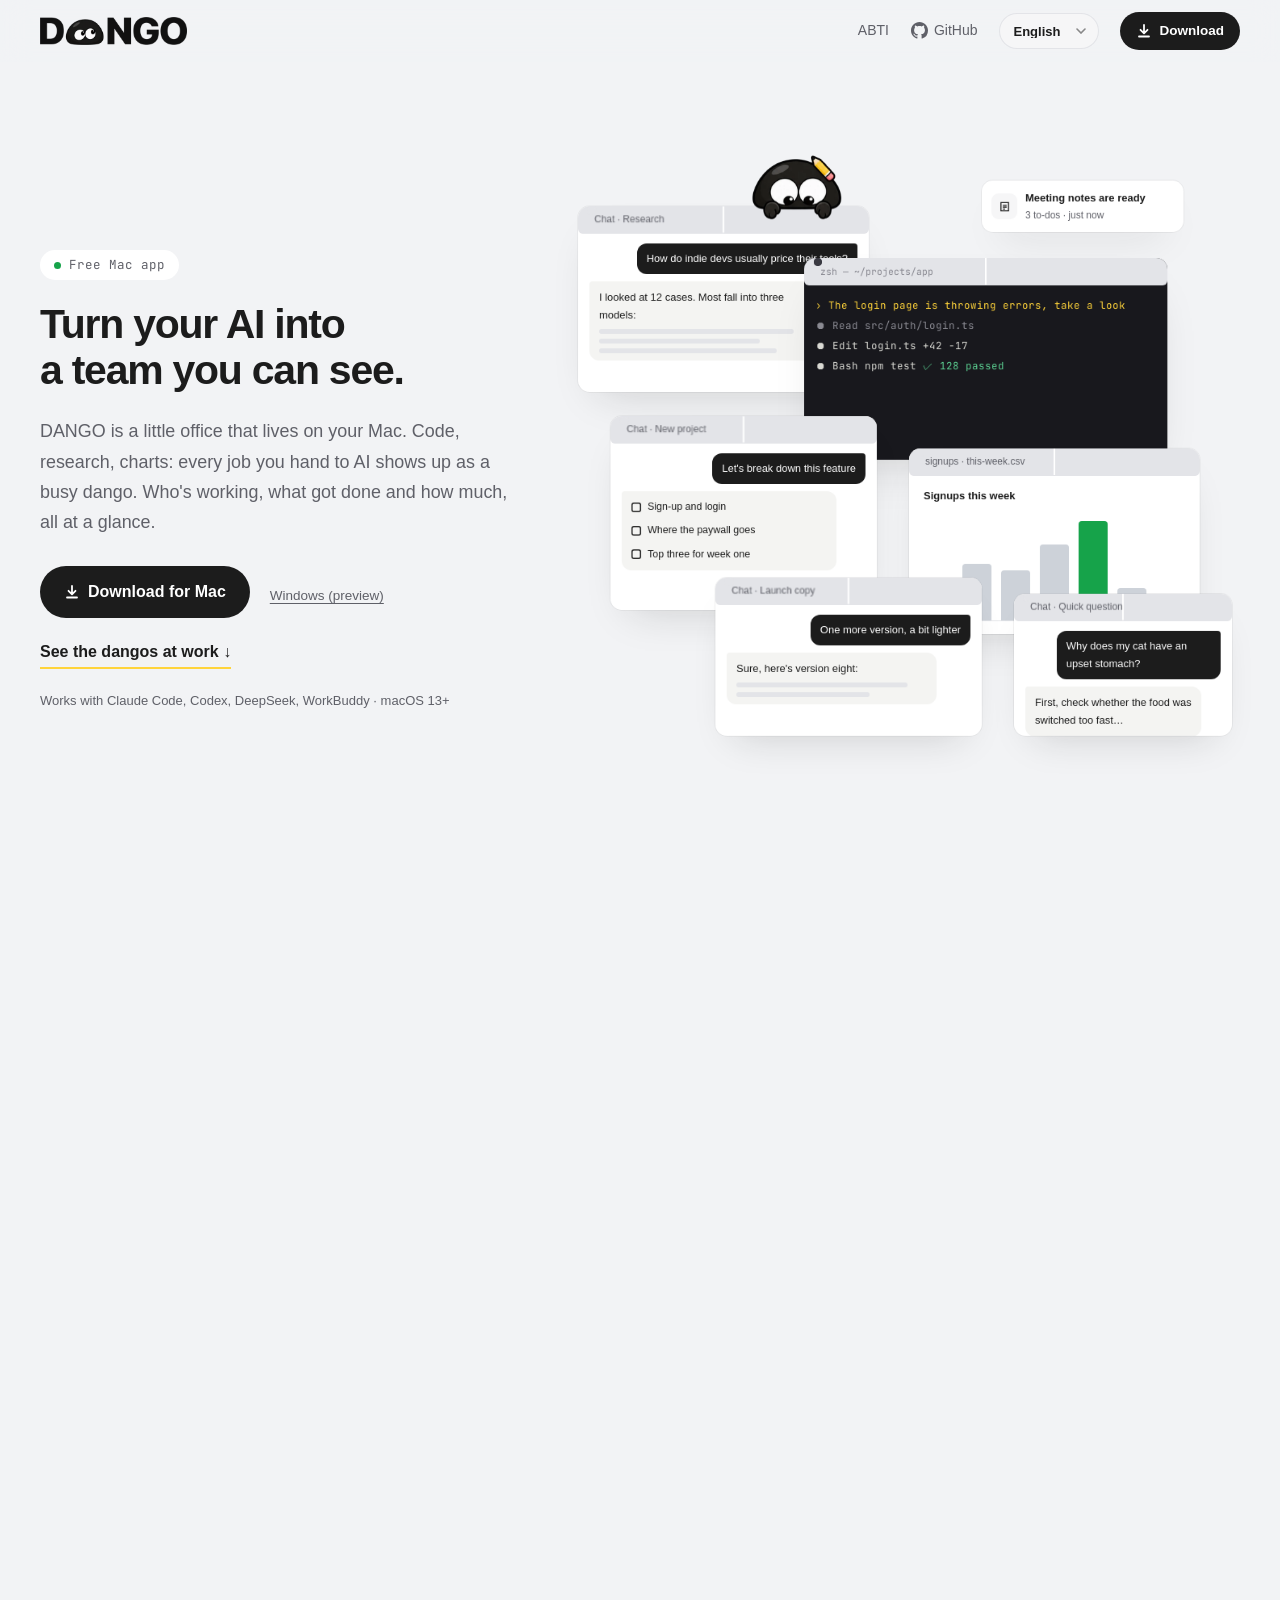
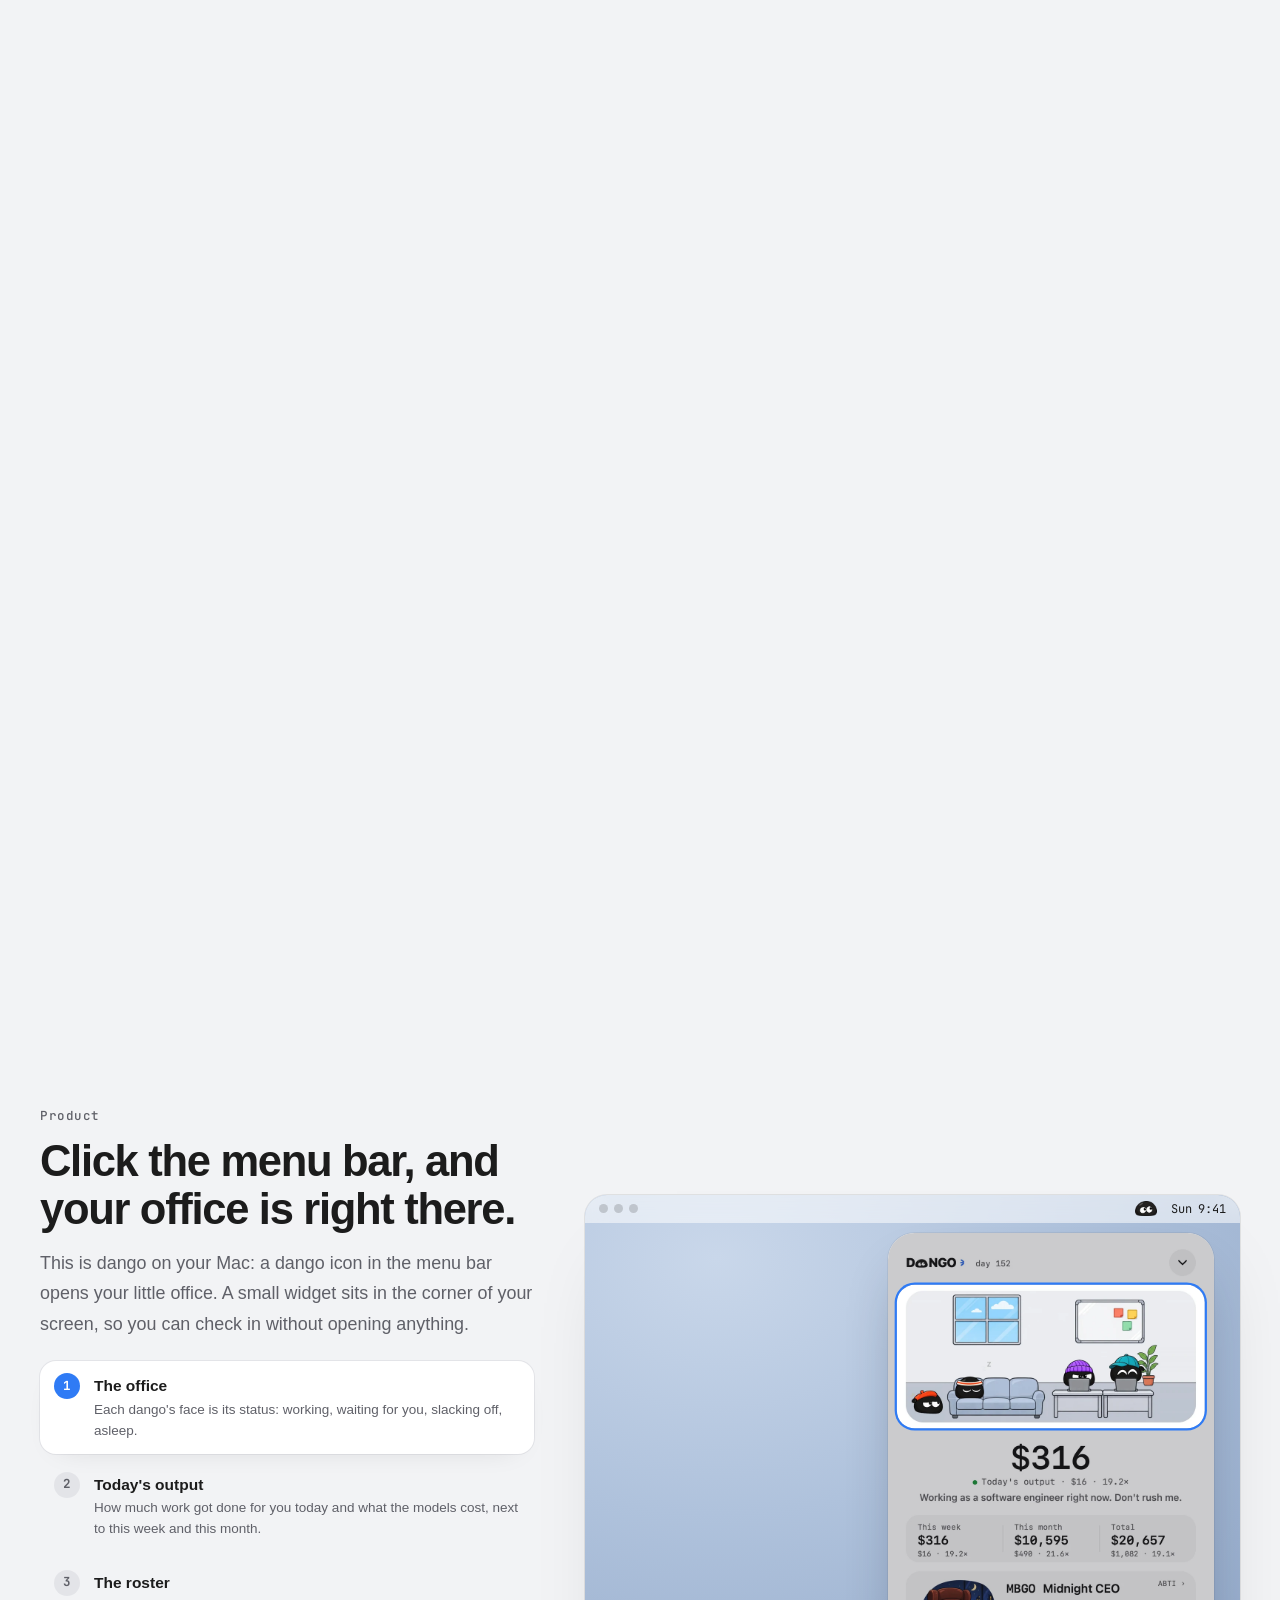
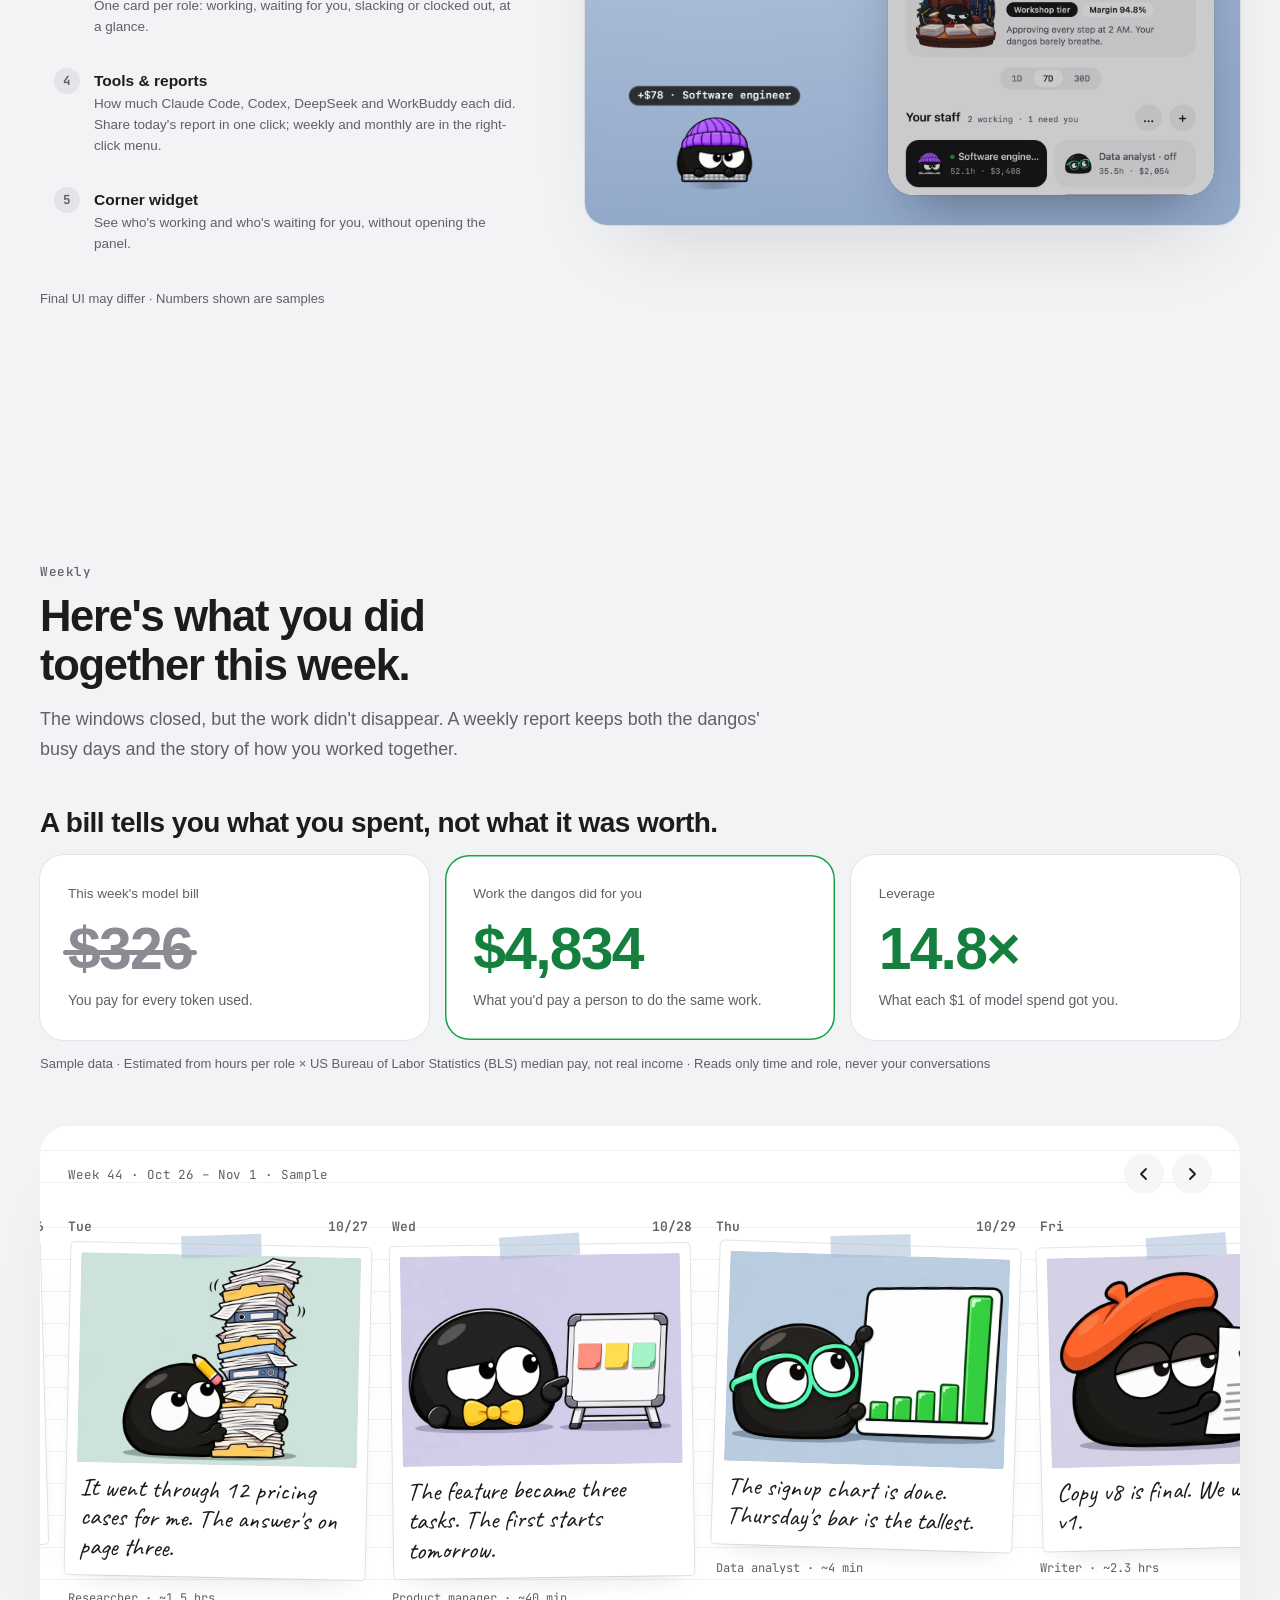
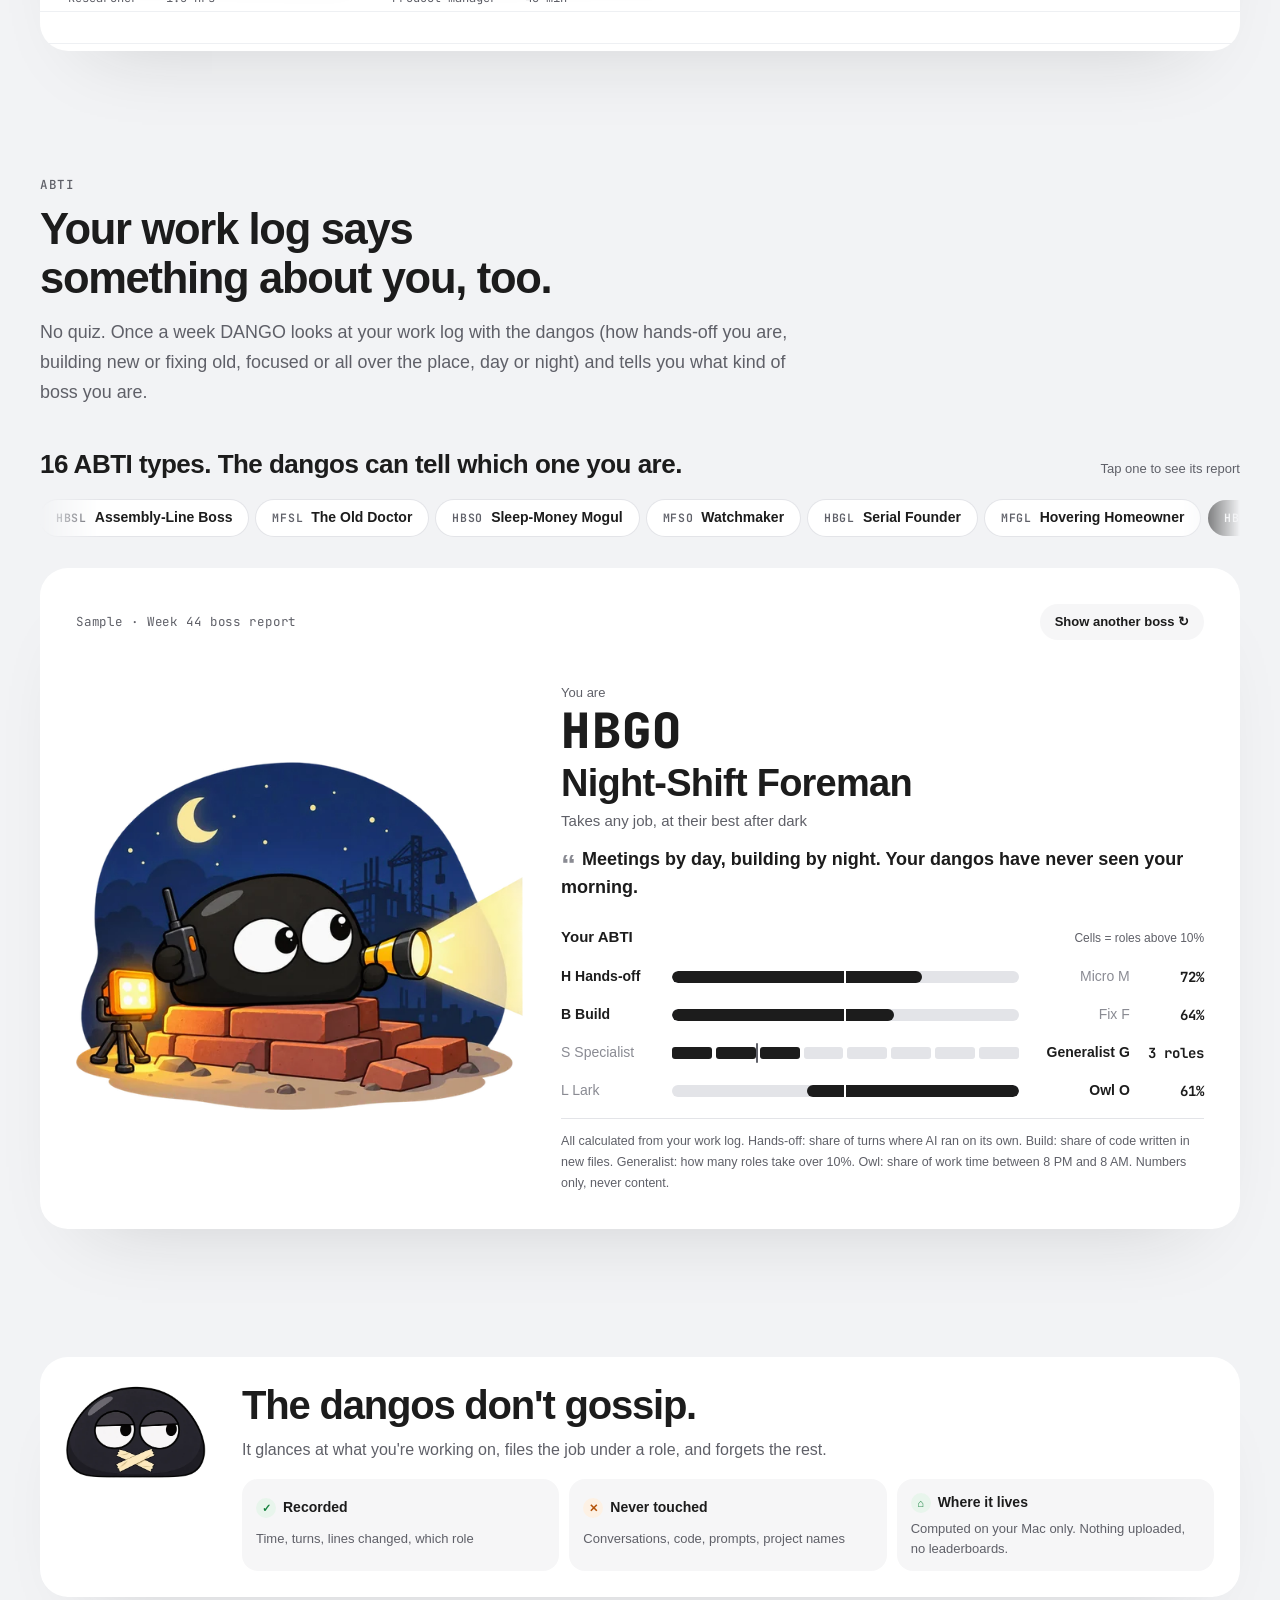
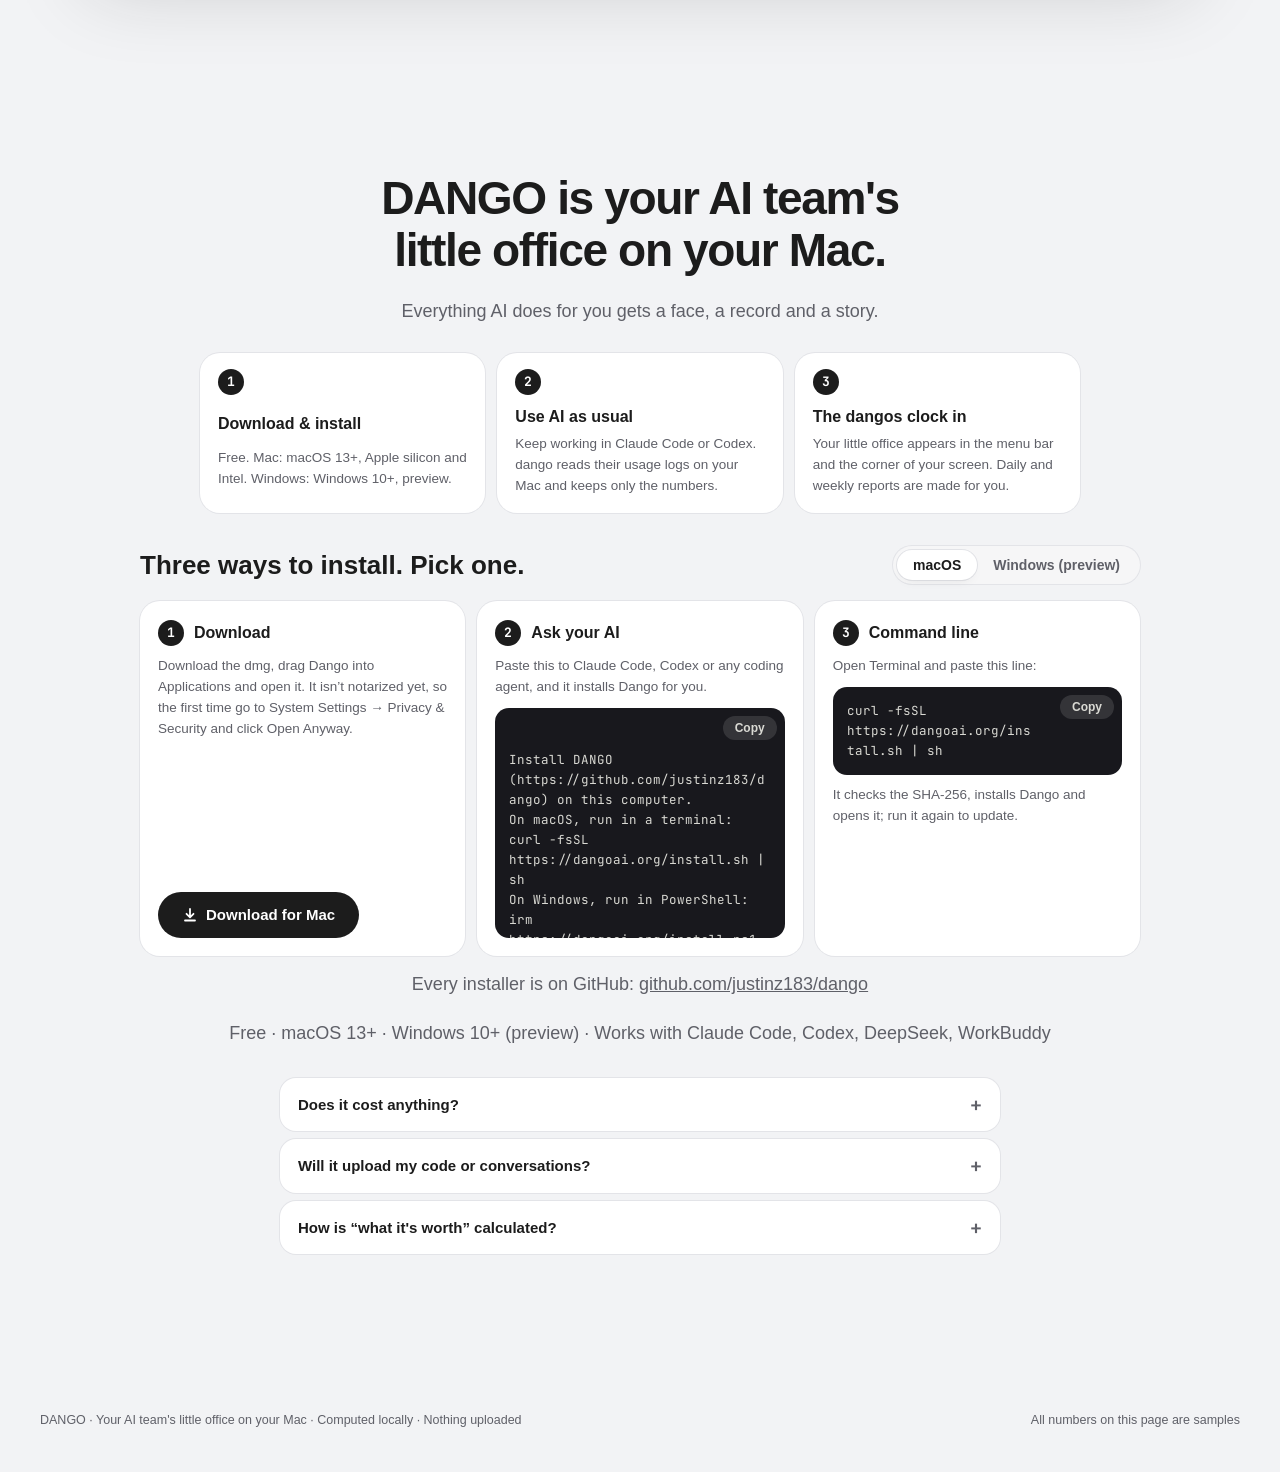
==== commit 3b88b4bc: "feat(site): English first dangoai.org opens in English unless the link has ?lang= or the visitor pic" ====
--- a/site/index.html
+++ b/site/index.html
@@ -1,19 +1,22 @@
 <!doctype html>
-<html lang="zh-CN">
+<html lang="en" class="i18n">
 <head>
 <meta charset="utf-8">
 <meta name="viewport" content="width=device-width, initial-scale=1, viewport-fit=cover">
-<title>DANGO 小办公室 · 把你的 AI，变成看得见的团队</title>
-<meta name="description" content="DANGO 是住在你 Mac 上的 AI 团队小办公室。你交给 AI 的工作，都有忙碌的团子来呈现：谁在干活、做了什么、完成了多少，抬眼就能看见。">
+<title>DANGO · Turn your AI into a team you can see</title>
+<meta name="description" content="DANGO is a little office that lives on your Mac. Code, research, charts: every job you hand to AI shows up as a busy dango. Who's working, what got done and how much, all at a glance.">
 <meta name="theme-color" content="#F2F3F5" media="(prefers-color-scheme: light)">
 <meta name="theme-color" content="#0F1014" media="(prefers-color-scheme: dark)">
 <link rel="icon" href="favicon.png" type="image/png">
+<style>html.i18n body{visibility:hidden}</style>
+<noscript><style>html.i18n body{visibility:visible}</style></noscript>
+<script>setTimeout(function () { document.documentElement.classList.remove('i18n'); }, 2500);</script>
 <link rel="apple-touch-icon" href="apple-touch-icon.png">
 <!-- 分享卡片：完整网址，有些平台只认完整地址 -->
 <meta property="og:url" content="https://dangoai.org/">
 <meta property="og:type" content="website">
-<meta property="og:title" content="DANGO · 把你的 AI，变成看得见的团队">
-<meta property="og:description" content="住在你 Mac 上的 AI 团队小办公室。谁在干活、做了什么、完成了多少，抬眼就能看见。">
+<meta property="og:title" content="DANGO · Turn your AI into a team you can see">
+<meta property="og:description" content="Your AI team's little office on your Mac. Who's working, what got done and how much, at a glance.">
 <meta property="og:image" content="https://dangoai.org/og.png">
 <meta name="twitter:card" content="summary_large_image">
 <link rel="preconnect" href="https://fonts.googleapis.com">
@@ -805,12 +808,13 @@
   var LANGS = ['zh', 'en', 'ko', 'ja', 'fr', 'es'];
   var LOCAL = {"ko": {"产品": "제품", "ABTI 人格": "ABTI 유형", "下载 Mac 版": "Mac용 다운로드", "你交给 AI 的工作散落在一个个对话窗口里。往下滚，窗口逐个关上，每关一个，就有一只团子落进你的小办公室：研究员、程序员、数据分析师、文案、产品经理、助理，还有隐藏款医生。最后是一间完整的小办公室，显示今天一起完成了 7 件事，大约相当于 46 小时的劳动，还有 1 件等你批准。": "AI에게 맡긴 일은 여러 대화 창에 흩어져 있어요. 스크롤을 내리면 창이 하나씩 닫히고, 창이 닫힐 때마다 당고가 하나씩 작은 사무실로 들어와요. 리서처, 코더, 데이터 분석가, 작가, 프로덕트 매니저, 어시스턴트, 그리고 히든 캐릭터 의사까지. 마지막엔 사무실이 꽉 차요. 오늘 함께 끝낸 일 7건, 약 46시간 분량의 노동, 그리고 승인을 기다리는 일 1건.", "Mac 应用 · 免费": "무료 Mac 앱", "· 支持 Claude Code 等": "· Claude Code 등 지원", "把你的 AI，": "당신의 AI를,", "变成看得见的团队。": "눈에 보이는 팀으로.", "DANGO 是住在你 Mac 上的小办公室。写代码、查资料、做图表，你交给 AI 的工作，都有忙碌的团子来呈现。谁在干活、做了什么、完成了多少，抬眼就能看见。": "DANGO는 Mac에 사는 작은 사무실이에요. 코딩, 자료 조사, 차트까지, AI에게 맡긴 일이 바쁘게 움직이는 당고로 나타나요. 누가 일하는지, 무엇을 했고 얼마나 해냈는지 한눈에 보여요.", "看看团子怎么上班 ↓": "당고들이 일하는 모습 보기 ↓", "支持 Claude Code、Codex、DeepSeek、WorkBuddy · macOS 13 起": "Claude Code, Codex, DeepSeek, WorkBuddy 지원 · macOS 13 이상", "已关上": "닫힌 창", "/ 7 个窗口": "/ 7개", "你和 AI 一起做的事，": "AI와 함께한 일,", "团子都替你记着。": "당고들이 다 기억해요.", "写代码的归程序员，查资料的归研究员，做图表的归数据分析师。每件事做了多久、做成了什么，都记在对应的团子身上。": "코딩은 코더에게, 자료 조사는 리서처에게, 차트는 데이터 분석가에게. 일마다 얼마나 걸렸고 무엇을 해냈는지, 담당 당고에게 차곡차곡 기록돼요.", "7 个窗口都关上了 ·": "창 7개를 모두 닫았어요 ·", "今天，你和 AI": "오늘 당신과 AI가", "一起完成了这些。": "함께 해낸 일이에요.", "做完的事": "끝낸 일", "件": "건", "相当于劳动": "노동 환산", "小时": "시간", "等你批准": "승인 대기", "待批准": "승인 대기", "看看这一周 →": "이번 주 보기 →", "示例数据 · 免费 · macOS 13 起": "예시 데이터 · 무료 · macOS 13 이상", "你的小办公室": "당신의 작은 사무실", "会议纪要整理好了": "회의록 정리 완료", "3 条待办 · 刚刚": "할 일 3개 · 방금", "对话 · 查资料": "대화 · 자료 조사", "帮我查查独立开发者一般怎么给工具定价": "인디 개발자들은 보통 툴 가격을 어떻게 정하는지 알아봐 줘", "整理了 12 个案例，大多数是这三种：": "사례 12개를 정리했어요. 대부분 이 세 가지예요:", "› 登录页报错了，帮我看看": "› 로그인 페이지에서 에러가 나, 좀 봐 줘", "对话 · 新项目": "대화 · 새 프로젝트", "我们来拆一下这个需求": "이 기능, 같이 쪼개 보자", "注册和登录": "회원가입과 로그인", "付费墙放在哪一步": "페이월은 어느 단계에?", "第一周先做哪三件": "첫 주에 먼저 할 세 가지", "注册量 · 本周.csv": "가입자 · 이번주.csv", "本周注册量": "이번 주 가입자 수", "对话 · 发布文案": "대화 · 런칭 카피", "再来一版，轻松一点": "한 버전만 더, 좀 가볍게", "好的，这是第八版：": "네, 여덟 번째 버전이에요:", "对话 · 随手一问": "대화 · 그냥 궁금해서", "猫为什么会拉肚子？": "고양이가 왜 설사를 할까?", "先看看是不是换粮太快了……": "먼저 사료를 너무 급하게 바꾸진 않았는지 보세요…", "会议纪要，3 条待办": "회의록, 할 일 3개", "今天的日报整理好了": "오늘 일일 리포트 완성", "整理了 12 个定价案例": "가격 책정 사례 12개 정리", "在忙 · 查竞品": "작업 중 · 경쟁사 조사", "第八版文案写好了": "카피 v8 완성", "休息中 · 交完第八版": "휴식 중 · v8 제출 완료", "注册量的图画好了": "가입자 차트 완성", "批准": "승인", "修好了登录页的报错": "로그인 에러 수정 완료", "在忙 · 改代码": "작업 중 · 코드 수정", "隐藏款医生：先别换粮": "히든 의사: 사료는 아직 바꾸지 마세요", "隐藏款 · 医生来过": "히든 · 의사가 다녀감", "需求拆成了三件事": "기능을 세 가지로 쪼갰어요", "需求拆好了": "기능 쪼개기 완료", "点一下菜单栏，办公室就在眼前。": "메뉴 막대를 클릭하면, 사무실이 바로 눈앞에.", "这是 dango 在 Mac 上的样子：菜单栏里一个团子图标，点开就是你的小办公室。屏幕角落还有一个小组件，不打开也看得到。": "Mac에서 만나는 dango예요. 메뉴 막대의 당고 아이콘을 클릭하면 작은 사무실이 열려요. 화면 구석에는 작은 위젯도 있어서, 열지 않아도 상황을 볼 수 있어요.", "办公室": "사무실", "团子的表情就是状态：在干、等你批准、摸鱼、睡着了。": "당고의 표정이 곧 상태예요. 일하는 중, 승인 대기, 땡땡이, 잠자는 중.", "今天的产出": "오늘의 산출", "今天替你做了多少活、花了多少模型钱，和本周、本月放在一起看。": "오늘 대신 해 준 일과 들어간 모델 비용을, 이번 주·이번 달과 나란히 보여 줘요.", "员工名册": "직원 명부", "每个岗位一张牌：在干、等你批准、摸鱼还是下班，一眼就知道。": "직무마다 카드 한 장. 일하는 중, 승인 대기, 땡땡이, 퇴근까지 한눈에 보여요.", "工具和日报": "도구와 리포트", "Claude Code、Codex、DeepSeek、WorkBuddy 各干了多少；一键分享今天的日报，周报月报在右键菜单。": "Claude Code, Codex, DeepSeek, WorkBuddy가 각각 얼마나 일했는지 보여 줘요. 오늘 리포트는 클릭 한 번으로 공유하고, 주간·월간 리포트는 우클릭 메뉴에 있어요.", "角落小组件": "화면 구석 위젯", "不用打开面板，也知道谁在干、谁在等你批准。": "패널을 열지 않아도 누가 일하고 누가 승인을 기다리는지 알 수 있어요.", "产品界面以实际版本为准 · 图中数字为示例": "실제 화면은 다를 수 있어요 · 표시된 숫자는 예시예요", "周日 9:41": "(일) 오전 9:41", "休息区": "휴게실", "工作区": "작업 공간", "文文 · 研研 · 剪剪": "렌 · 레이 · 클립", "idle · 摸鱼": "idle · 땡땡이", "码哥": "코디", "waiting · 等你批准": "waiting · 승인 대기", "阿析 · 数据分析师": "애나 · 데이터 분석가", "今天的产出 · 单日纪录": "오늘의 산출 · 하루 최고 기록", "哇～阿析当了一天数据分析师，花 $184 赚回 14 倍": "와~ 애나가 종일 데이터 분석가로 일했어요. $184 쓰고 14배 벌었어요", "今日": "오늘", "本周": "이번 주", "本月": "이번 달", "总计": "전체", "1 在干 · 1 等你批准 · 3 摸鱼": "일하는 중 1 · 승인 대기 1 · 땡땡이 3", "阿析 · 在干": "애나 · 일하는 중", "数据分析师 · $2,413": "데이터 분석가 · $2,413", "码哥 · 等你批准": "코디 · 승인 대기", "一条命令 · 点开批准": "명령어 1개 · 클릭해서 승인", "文文 · 摸鱼": "렌 · 땡땡이", "文案写作 · $1,268": "카피라이터 · $1,268", "研研 · 摸鱼": "레이 · 땡땡이", "研究员 · $1,132": "리서처 · $1,132", "剪剪 · 睡了": "클립 · 잠듦", "视频剪辑 · $997": "영상 편집자 · $997", "测测 · 下班": "테스 · 퇴근", "测试工程师 · $710": "QA 엔지니어 · $710", "还有 5 种 · $745 · 都下班了": "역할 5개 더 · $745 · 모두 퇴근", "Claude Code 与 Codex": "Claude Code와 Codex", "30D · 产出 ÷ 花费": "30일 · 산출 ÷ 비용", "最近 30 天": "최근 30일", "导出今日日报": "오늘 리포트 내보내기", "~/Pictures/dango · 周报 月报 年报 在右键菜单 · BLS 中位时薪折算": "~/Pictures/dango · 주간·월간·연간 리포트는 우클릭 메뉴에 · BLS 중위 시급 기준", "码哥 · 软件工程师": "코디 · 소프트웨어 엔지니어", "卡住了，等你批准一条命令": "막혔어요: 명령어 1개 승인 대기", "阿析还在干 · 今天 $2,580": "애나는 아직 일하는 중 · 오늘 $2,580", "周报": "주간 리포트", "这一周，你们一起做了这些。": "이번 주, 함께 해낸 일들.", "窗口关上了，事情没有消失。一张周报记下的，既有团子的忙碌，也有你们一起工作的故事。": "창은 닫혀도 일은 사라지지 않아요. 주간 리포트 한 장에 당고들의 바쁜 하루하루와 함께 일한 이야기가 고스란히 담겨요.", "账单只告诉你花了多少，没告诉你值多少。": "청구서는 쓴 돈만 알려 줘요. 그만한 가치가 있었는지는 말해 주지 않죠.", "这周的模型账单": "이번 주 모델 청구서", "token 用了多少，就扣多少钱。": "토큰을 쓴 만큼 돈이 나가요.", "团子替你做的活": "당고들이 대신 해 준 일", "同样的活，请人来做要付的工钱。": "같은 일을 사람에게 맡겼다면 줘야 했을 임금.", "杠杆": "레버리지", "每花 1 美元模型钱，换回的活值多少。": "모델에 $1를 쓸 때마다 돌아오는 일의 가치.", "示例数据 · 工钱按职业用时 × 美国劳工统计局（BLS）中位时薪估算，不是实际收入 · 只读用时和岗位，不读对话内容": "예시 데이터 · 직업별 소요 시간 × 미국 노동통계국(BLS) 중위 시급으로 추정한 금액이며, 실제 수입이 아니에요 · 시간과 직무만 읽고, 대화 내용은 읽지 않아요", "第 44 周 · 10 月 26 日 – 11 月 1 日 · 示例": "44주차 · 10월 26일 – 11월 1일 · 예시", "周一": "월요일", "周二": "화요일", "周三": "수요일", "周四": "목요일", "周五": "금요일", "周六": "토요일", "第一次一起把登录页的 bug 修好了。": "처음으로 함께 로그인 페이지 버그를 고쳤어요.", "程序员 · 改了 42 行 · 约 23 分钟": "코더 · 42줄 수정 · 약 23분", "它帮我翻了 12 个定价案例，结论在第三页。": "가격 책정 사례 12개를 대신 살펴 줬어요. 결론은 3페이지에.", "研究员 · 约 1.5 小时": "리서처 · 약 1.5시간", "需求拆成了三件事，第一件明天开工。": "기능을 세 가지로 나눴어요. 첫 번째는 내일 시작.", "产品经理 · 约 40 分钟": "프로덕트 매니저 · 약 40분", "注册量的图画好了，周四那根柱子最高。": "가입자 차트 완성. 목요일 막대가 제일 높아요.", "数据分析师 · 约 4 分钟": "데이터 분석가 · 약 4분", "第八版文案定稿了。最后用的，是第一版。": "카피 v8로 최종 확정. 결국 쓴 건 v1이었어요.", "文案 · 约 2.3 小时": "작가 · 약 2.3시간", "随手问了句猫为什么拉肚子，隐藏款医生来了。": "고양이가 왜 설사하는지 가볍게 물었더니, 히든 캐릭터 의사가 나타났어요.", "医生 ✦ 隐藏款 · 一次问诊 15 分钟": "의사 ✦ 히든 · 15분 진료 1회", "这一周，团子们一共干了": "이번 주 당고들이 일한 시간", "数据分析师": "데이터 분석가", "程序员": "코더", "研究员": "리서처", "文案": "작가", "40 小时": "40시간", "25 小时": "25시간", "14 小时": "14시간", "10 小时": "10시간", "按岗位分 · 金额是同样的活请人来做的工钱": "직무별 · 금액은 같은 일을 사람에게 맡겼을 때의 임금", "这周最忙的是数据分析师": "이번 주 가장 바빴던 건 데이터 분석가", "工作记录里，也藏着你的样子。": "작업 기록에는 당신의 모습도 담겨 있어요.", "DANGO 不让你答题。它每周看一眼你和团子的工作记录：放手多少、开荒还是修缮、专精还是跨界、白天还是夜里，然后告诉你，你是哪一种老板。": "테스트 문항은 없어요. DANGO가 매주 한 번 당신과 당고들의 작업 기록을 살펴봐요. 얼마나 맡기는지, 새로 만드는지 고치는지, 한 우물을 파는지 이것저것 하는지, 낮에 일하는지 밤에 일하는지. 그리고 당신이 어떤 사장인지 알려 줘요.", "16 种 ABTI 人格，团子认得出你是哪一种。": "ABTI 16가지 유형. 당신이 어느 쪽인지 당고들은 알아봐요.", "点一张，看它的报告": "카드를 눌러 리포트 보기", "示例 · 第 44 周老板报告": "예시 · 44주차 사장 리포트", "换一位老板看看 ↻": "다른 사장 보기 ↻", "你是": "당신은", "你的 ABTI": "당신의 ABTI", "格子 = 占一成以上的岗位": "칸 = 10% 이상인 역할", "全部从工作记录里自动算：放权看 AI 连续自己干活的回合占比，开荒看新文件里写的代码占比，跨界看占一成以上的岗位有几个，夜猫看晚 8 点到早 8 点的工作时长占比。只看数字，不看内容。": "모두 작업 기록에서 자동으로 계산해요. 위임: AI가 혼자 이어서 일한 턴의 비율. 개척: 새 파일에 쓴 코드의 비율. 다방면: 10% 이상을 차지하는 역할의 수. 올빼미: 밤 8시부터 아침 8시 사이 작업 시간의 비율. 숫자만 보고, 내용은 보지 않아요.", "H 放权": "H 위임", "微操 M": "간섭 M", "B 开荒": "B 개척", "修缮 F": "수선 F", "S 专精": "S 전문", "跨界 G": "다방면 G", "L 早鸟": "L 아침형", "夜猫 O": "올빼미 O", "团子嘴很严。": "당고들은 입이 무거워요.", "它只看一眼你在聊哪一行，认出这单活该归哪个岗位，然后就忘掉。": "무슨 일인지 슬쩍 보고 어느 직무인지 분류한 다음, 나머지는 잊어버려요.", "记下的": "기록하는 것", "时长、回合数、改了多少行、归哪个岗位": "시간, 턴 수, 바뀐 줄 수, 담당 직무", "不碰的": "건드리지 않는 것", "对话内容、代码、prompt、项目名": "대화 내용, 코드, 프롬프트, 프로젝트 이름", "放在哪": "보관 위치", "只在你的 Mac 上算，不上传，也不和别人排名": "내 Mac에서만 계산해요. 업로드도, 순위 비교도 없어요.", "DANGO 是住在你 Mac 上的": "DANGO는 Mac에 사는", "AI 团队小办公室。": "AI 팀의 작은 사무실.", "让 AI 为你做的事，有身影、有记录，也有故事。": "AI가 해 준 일에 얼굴과 기록, 그리고 이야기가 생겨요.", "下载安装": "다운로드 및 설치", "免费。Mac：macOS 13 起，Apple 芯片和 Intel；Windows：Windows 10 起，预览版。": "무료. Mac: macOS 13 이상, Apple 실리콘 및 Intel. Windows: Windows 10 이상, 프리뷰 버전.", "照常用 AI": "평소처럼 AI 쓰기", "继续用 Claude Code、Codex 干活。dango 在本机读这些工具的使用记录，只记数字。": "Claude Code나 Codex로 평소처럼 일하세요. dango가 Mac에서 사용 기록을 읽고 숫자만 남겨요.", "团子上班": "당고 출근", "菜单栏和屏幕角落出现你的小办公室，日报、周报自动生成。": "메뉴 막대와 화면 구석에 작은 사무실이 생겨요. 일일·주간 리포트는 자동으로 만들어져요.", "免费 · macOS 13 起 · Windows 10 起（预览版）· 支持 Claude Code、Codex、DeepSeek、WorkBuddy": "무료 · macOS 13 이상 · Windows 10 이상 (프리뷰) · Claude Code, Codex, DeepSeek, WorkBuddy 지원", "要钱吗？": "유료인가요?", "免费。": "아니요, 무료예요.", "会上传我的代码或对话吗？": "제 코드나 대화가 업로드되나요?", "不会。全部在你的 Mac 上计算，只记时长、岗位这些数字，不读代码和 prompt，报告里也不含项目名。": "아니요. 모든 계산은 내 Mac 안에서 이뤄져요. 시간, 직무 같은 숫자만 기록하고 코드와 프롬프트는 읽지 않아요. 리포트에도 프로젝트 이름은 들어가지 않아요.", "「值多少」是怎么算的？": "‘일의 가치’는 어떻게 계산하나요?", "先按工作内容把每段时间归到一个岗位，再乘以美国劳工统计局（BLS）公布的这个职业的中位时薪。这是估算，不是实际收入。": "먼저 작업 내용에 따라 각 시간을 하나의 직무로 분류하고, 미국 노동통계국(BLS)이 발표한 해당 직업의 중위 시급을 곱해요. 어디까지나 추정치이며, 실제 수입은 아니에요.", "DANGO · 住在你 Mac 上的 AI 团队小办公室 · 全在本机算 · 不上传": "DANGO · Mac에 사는 AI 팀의 작은 사무실 · 모두 내 기기에서 계산 · 업로드 없음", "页面上的数字都是示例": "이 페이지의 숫자는 모두 예시예요", "DANGO 首页": "DANGO 홈", "主导航": "주 메뉴", "窗口关上以后": "창이 닫힌 뒤", "上一页": "이전", "下一页": "다음", "本周周报": "이번 주 리포트", "切换语言": "언어 변경", "下载": "다운로드", "下载 Windows 版": "Windows용 다운로드", "Windows 版（预览）": "Windows 버전 (프리뷰)", "三种方式安装，选一种。": "설치 방법은 세 가지. 하나를 고르세요.", "选择系统": "운영체제 선택", "Windows（预览版）": "Windows (프리뷰)", "直接下载": "직접 다운로드", "下载 dmg，把 Dango 拖进「应用程序」再打开。还没做公证，第一次打开要去「系统设置 → 隐私与安全性」点「仍要打开」。": "dmg를 내려받아 Dango를 「응용 프로그램」으로 끌어다 놓고 실행하세요. 아직 공증을 받지 않아 처음에는 「시스템 설정 → 개인정보 보호 및 보안」에서 「그래도 열기」를 눌러야 해요.", "运行安装程序，只装给你自己，不用管理员权限。还没签名，SmartScreen 拦的时候点「更多信息 → 仍要运行」。": "설치 파일을 실행하면 관리자 권한 없이 나에게만 설치돼요. 아직 서명되지 않아 SmartScreen이 막으면 「추가 정보 → 실행」을 누르세요.", "让 AI 帮你装": "AI에게 맡기기", "把这段话发给 Claude Code、Codex 或别的 AI 编程助手，它会替你装好。": "이 내용을 Claude Code, Codex 등 AI 코딩 도우미에게 보내면 대신 설치해 줘요.", "帮我在这台电脑上安装 DANGO（https://github.com/justinz183/dango）。\nmacOS 在终端里运行：curl -fsSL https://dangoai.org/install.sh | sh\nWindows 在 PowerShell 里运行：irm https://dangoai.org/install.ps1 | iex\n脚本会从 GitHub 下载最新版本，校验 SHA-256，然后打开 App。\n装好以后告诉我 Dango 装在哪里、有没有在运行。": "이 컴퓨터에 DANGO(https://github.com/justinz183/dango)를 설치해 줘.\nmacOS라면 터미널에서 실행: curl -fsSL https://dangoai.org/install.sh | sh\nWindows라면 PowerShell에서 실행: irm https://dangoai.org/install.ps1 | iex\n스크립트가 GitHub에서 최신 버전을 내려받아 SHA-256을 확인하고 앱을 열어.\n끝나면 Dango가 어디에 설치됐는지, 실행 중인지 알려 줘.", "复制": "복사", "已复制": "복사됨", "命令行": "명령줄", "打开「终端」，粘贴这一行：": "「터미널」을 열고 이 한 줄을 붙여 넣으세요:", "打开 PowerShell，粘贴这一行：": "PowerShell을 열고 이 한 줄을 붙여 넣으세요:", "会校验 SHA-256，装好自动打开；再运行一次就是更新。": "SHA-256을 확인하고 설치한 뒤 바로 열어요. 다시 실행하면 업데이트돼요.", "安装包都在 GitHub 上：": "설치 파일은 모두 GitHub에 있어요: "}, "ja": {"产品": "製品", "ABTI 人格": "ABTI タイプ", "下载 Mac 版": "Mac 版をダウンロード", "你交给 AI 的工作散落在一个个对话窗口里。往下滚，窗口逐个关上，每关一个，就有一只团子落进你的小办公室：研究员、程序员、数据分析师、文案、产品经理、助理，还有隐藏款医生。最后是一间完整的小办公室，显示今天一起完成了 7 件事，大约相当于 46 小时的劳动，还有 1 件等你批准。": "AI に任せた仕事は、いくつものチャット画面に散らばっています。スクロールするとウィンドウが一つずつ閉じ、閉じるたびにだんごが一匹ずつ、あなたの小さなオフィスにやってきます。リサーチャー、コーダー、データアナリスト、ライター、プロダクトマネージャー、アシスタント、そして隠しキャラのお医者さん。最後にはオフィスがにぎやかに。今日一緒に片づけた仕事は 7 件、約 46 時間分の労働、そして承認待ちが 1 件。", "Mac 应用 · 免费": "無料の Mac アプリ", "· 支持 Claude Code 等": "· Claude Code ほかに対応", "把你的 AI，": "あなたの AI を、", "变成看得见的团队。": "目に見えるチームに。", "DANGO 是住在你 Mac 上的小办公室。写代码、查资料、做图表，你交给 AI 的工作，都有忙碌的团子来呈现。谁在干活、做了什么、完成了多少，抬眼就能看见。": "DANGO は、あなたの Mac に住む小さなオフィス。コードを書く、調べものをする、グラフを作る。AI に任せた仕事が、せっせと働くだんごの姿になって見えてきます。誰が働いていて、何をして、どれだけ片づいたか。ひと目でわかります。", "看看团子怎么上班 ↓": "だんごの仕事ぶりを見る ↓", "支持 Claude Code、Codex、DeepSeek、WorkBuddy · macOS 13 起": "Claude Code、Codex、DeepSeek、WorkBuddy に対応 · macOS 13 以降", "已关上": "閉じたウィンドウ", "/ 7 个窗口": "/ 7", "你和 AI 一起做的事，": "AI と一緒にやったこと、", "团子都替你记着。": "だんごがぜんぶ覚えています。", "写代码的归程序员，查资料的归研究员，做图表的归数据分析师。每件事做了多久、做成了什么，都记在对应的团子身上。": "コードはコーダーに、調べものはリサーチャーに、グラフはデータアナリストに。どれくらい時間がかかって何ができたのか、担当のだんごにきちんと記録されます。", "7 个窗口都关上了 ·": "7 つのウィンドウをすべて閉じました ·", "今天，你和 AI": "今日、あなたと AI が", "一起完成了这些。": "一緒にやり遂げたこと。", "做完的事": "完了した仕事", "件": "件", "相当于劳动": "労働換算", "小时": "時間", "等你批准": "承認待ち", "待批准": "承認待ち", "看看这一周 →": "今週を見る →", "示例数据 · 免费 · macOS 13 起": "サンプルデータ · 無料 · macOS 13 以降", "你的小办公室": "あなたの小さなオフィス", "会议纪要整理好了": "議事録ができました", "3 条待办 · 刚刚": "ToDo 3 件 · たった今", "对话 · 查资料": "チャット · 調べもの", "帮我查查独立开发者一般怎么给工具定价": "個人開発者ってツールの値段をどう決めてるのか、調べて", "整理了 12 个案例，大多数是这三种：": "12 件の事例をまとめました。ほとんどが次の 3 パターンです：", "› 登录页报错了，帮我看看": "› ログインページでエラーが出た、見てくれる？", "对话 · 新项目": "チャット · 新プロジェクト", "我们来拆一下这个需求": "この要件、一緒に分解しよう", "注册和登录": "新規登録とログイン", "付费墙放在哪一步": "ペイウォールはどこに置く？", "第一周先做哪三件": "最初の週にやる 3 つ", "注册量 · 本周.csv": "登録数 · 今週.csv", "本周注册量": "今週の登録数", "对话 · 发布文案": "チャット · リリース告知文", "再来一版，轻松一点": "もう 1 案、もう少し軽めに", "好的，这是第八版：": "了解です。8 案目はこちら：", "对话 · 随手一问": "チャット · ちょっと質問", "猫为什么会拉肚子？": "猫がお腹をこわすのはなぜ？", "先看看是不是换粮太快了……": "まず、フードを急に切り替えていないか確認を…", "会议纪要，3 条待办": "議事録、ToDo 3 件", "今天的日报整理好了": "今日の日報ができました", "整理了 12 个定价案例": "価格設定の事例を 12 件整理", "在忙 · 查竞品": "取り込み中 · 競合リサーチ", "第八版文案写好了": "コピー v8 が完成", "休息中 · 交完第八版": "休憩中 · v8 を提出済み", "注册量的图画好了": "登録数のグラフが完成", "批准": "承認", "修好了登录页的报错": "ログインのエラーを修正", "在忙 · 改代码": "取り込み中 · コード修正", "隐藏款医生：先别换粮": "隠しキャラの医師：フードはまだ変えないで", "隐藏款 · 医生来过": "隠しキャラ · お医者さんが来ました", "需求拆成了三件事": "要件を 3 つに分解", "需求拆好了": "要件の分解が完了", "点一下菜单栏，办公室就在眼前。": "メニューバーをクリックすれば、オフィスがすぐそこに。", "这是 dango 在 Mac 上的样子：菜单栏里一个团子图标，点开就是你的小办公室。屏幕角落还有一个小组件，不打开也看得到。": "これが Mac の上の dango。メニューバーのだんごアイコンをクリックすると、小さなオフィスが開きます。画面の隅には小さなウィジェットもあるので、開かなくても様子がわかります。", "办公室": "オフィス", "团子的表情就是状态：在干、等你批准、摸鱼、睡着了。": "だんごの表情がそのままステータス。作業中、承認待ち、サボり中、おやすみ中。", "今天的产出": "今日の成果", "今天替你做了多少活、花了多少模型钱，和本周、本月放在一起看。": "今日こなした仕事と、かかったモデル代。今週・今月と並べて見られます。", "员工名册": "スタッフ名簿", "每个岗位一张牌：在干、等你批准、摸鱼还是下班，一眼就知道。": "役割ごとに 1 枚のカード。作業中か、承認待ちか、サボり中か、退勤したか、ひと目でわかります。", "工具和日报": "ツールとレポート", "Claude Code、Codex、DeepSeek、WorkBuddy 各干了多少；一键分享今天的日报，周报月报在右键菜单。": "Claude Code、Codex、DeepSeek、WorkBuddy がそれぞれどれだけ働いたか。今日の日報はワンクリックで共有、週報・月報は右クリックメニューから。", "角落小组件": "隅っこウィジェット", "不用打开面板，也知道谁在干、谁在等你批准。": "パネルを開かなくても、誰が作業中で誰が承認待ちかわかります。", "产品界面以实际版本为准 · 图中数字为示例": "実際の画面とは異なる場合があります · 数値はサンプルです", "周日 9:41": "(日) 9:41", "休息区": "休憩室", "工作区": "作業スペース", "文文 · 研研 · 剪剪": "レン · レイ · クリップ", "idle · 摸鱼": "idle · サボり中", "码哥": "コーディ", "waiting · 等你批准": "waiting · 承認待ち", "阿析 · 数据分析师": "アナ · データアナリスト", "今天的产出 · 单日纪录": "今日の成果 · 1 日の最高記録", "哇～阿析当了一天数据分析师，花 $184 赚回 14 倍": "わぁ、アナが一日データアナリストとして大活躍。$184 使って 14 倍を稼ぎました", "今日": "今日", "本周": "今週", "本月": "今月", "总计": "累計", "1 在干 · 1 等你批准 · 3 摸鱼": "作業中 1 · 承認待ち 1 · サボり中 3", "阿析 · 在干": "アナ · 作業中", "数据分析师 · $2,413": "データアナリスト · $2,413", "码哥 · 等你批准": "コーディ · 承認待ち", "一条命令 · 点开批准": "コマンド 1 件 · クリックで承認", "文文 · 摸鱼": "レン · サボり中", "文案写作 · $1,268": "コピーライター · $1,268", "研研 · 摸鱼": "レイ · サボり中", "研究员 · $1,132": "リサーチャー · $1,132", "剪剪 · 睡了": "クリップ · おやすみ", "视频剪辑 · $997": "動画編集者 · $997", "测测 · 下班": "テス · 退勤", "测试工程师 · $710": "QA エンジニア · $710", "还有 5 种 · $745 · 都下班了": "ほか 5 役割 · $745 · 全員退勤", "Claude Code 与 Codex": "Claude Code と Codex", "30D · 产出 ÷ 花费": "30日 · 成果 ÷ 費用", "最近 30 天": "直近 30 日", "导出今日日报": "今日の日報を書き出す", "~/Pictures/dango · 周报 月报 年报 在右键菜单 · BLS 中位时薪折算": "~/Pictures/dango · 週報・月報・年報は右クリックメニューに · BLS 時給中央値で換算", "码哥 · 软件工程师": "コーディ · ソフトウェアエンジニア", "卡住了，等你批准一条命令": "止まっています：コマンド 1 件が承認待ち", "阿析还在干 · 今天 $2,580": "アナはまだ作業中 · 今日 $2,580", "周报": "週報", "这一周，你们一起做了这些。": "今週、一緒にやったこと。", "窗口关上了，事情没有消失。一张周报记下的，既有团子的忙碌，也有你们一起工作的故事。": "ウィンドウは閉じても、仕事は消えません。週報には、だんごたちの忙しい毎日も、一緒に働いたストーリーも、まとめて残ります。", "账单只告诉你花了多少，没告诉你值多少。": "請求書が教えてくれるのは、使った金額だけ。その価値までは教えてくれません。", "这周的模型账单": "今週のモデル代", "token 用了多少，就扣多少钱。": "トークンを使ったぶんだけ課金されます。", "团子替你做的活": "だんごが代わりにこなした仕事", "同样的活，请人来做要付的工钱。": "同じ仕事を人に頼んだら払うはずの給料。", "杠杆": "レバレッジ", "每花 1 美元模型钱，换回的活值多少。": "モデル代 $1 あたり、どれだけの仕事が返ってきたか。", "示例数据 · 工钱按职业用时 × 美国劳工统计局（BLS）中位时薪估算，不是实际收入 · 只读用时和岗位，不读对话内容": "サンプルデータ · 職業ごとの作業時間 × 米国労働統計局（BLS）の時給中央値で試算したもので、実際の収入ではありません · 読み取るのは時間と役割だけで、会話の内容は読みません", "第 44 周 · 10 月 26 日 – 11 月 1 日 · 示例": "第 44 週 · 10 月 26 日 – 11 月 1 日 · サンプル", "周一": "月曜", "周二": "火曜", "周三": "水曜", "周四": "木曜", "周五": "金曜", "周六": "土曜", "第一次一起把登录页的 bug 修好了。": "はじめて一緒に、ログインページのバグを直した。", "程序员 · 改了 42 行 · 约 23 分钟": "コーダー · 42 行を修正 · 約 23 分", "它帮我翻了 12 个定价案例，结论在第三页。": "価格設定の事例を 12 件調べてくれた。結論は 3 ページ目に。", "研究员 · 约 1.5 小时": "リサーチャー · 約 1.5 時間", "需求拆成了三件事，第一件明天开工。": "要件を 3 つに分けた。1 つ目は明日スタート。", "产品经理 · 约 40 分钟": "プロダクトマネージャー · 約 40 分", "注册量的图画好了，周四那根柱子最高。": "登録数のグラフが完成。木曜の棒がいちばん高い。", "数据分析师 · 约 4 分钟": "データアナリスト · 約 4 分", "第八版文案定稿了。最后用的，是第一版。": "コピー v8 で最終決定。結局使ったのは v1。", "文案 · 约 2.3 小时": "ライター · 約 2.3 時間", "随手问了句猫为什么拉肚子，隐藏款医生来了。": "猫がお腹をこわした理由をなにげなく聞いたら、隠しキャラのお医者さんが登場。", "医生 ✦ 隐藏款 · 一次问诊 15 分钟": "医師 ✦ 隠しキャラ · 15 分の診察 1 回", "这一周，团子们一共干了": "今週、だんごたちが働いたのは", "数据分析师": "データアナリスト", "程序员": "コーダー", "研究员": "リサーチャー", "文案": "ライター", "40 小时": "40 時間", "25 小时": "25 時間", "14 小时": "14 時間", "10 小时": "10 時間", "按岗位分 · 金额是同样的活请人来做的工钱": "役割別 · 金額は同じ仕事を人に頼んだ場合の給料", "这周最忙的是数据分析师": "今週いちばん忙しかったのはデータアナリスト", "工作记录里，也藏着你的样子。": "仕事の記録には、あなたらしさも表れます。", "DANGO 不让你答题。它每周看一眼你和团子的工作记录：放手多少、开荒还是修缮、专精还是跨界、白天还是夜里，然后告诉你，你是哪一种老板。": "質問に答える必要はありません。DANGO は週に一度、あなたとだんごたちの仕事の記録をのぞきます。どれだけ任せているか、新しく作るのか直すのか、ひとつを極めるのか手広くやるのか、昼に働くのか夜に働くのか。そして、あなたがどんな社長なのかを教えてくれます。", "16 种 ABTI 人格，团子认得出你是哪一种。": "ABTI は全 16 タイプ。あなたがどれなのか、だんごにはお見通しです。", "点一张，看它的报告": "1 枚選んでレポートを見る", "示例 · 第 44 周老板报告": "サンプル · 第 44 週の社長レポート", "换一位老板看看 ↻": "ほかの社長を見る ↻", "你是": "あなたは", "你的 ABTI": "あなたの ABTI", "格子 = 占一成以上的岗位": "マス = 10% 以上の役割", "全部从工作记录里自动算：放权看 AI 连续自己干活的回合占比，开荒看新文件里写的代码占比，跨界看占一成以上的岗位有几个，夜猫看晚 8 点到早 8 点的工作时长占比。只看数字，不看内容。": "すべて仕事の記録から自動で計算します。任せる：AI が自力で続けて進めたターンの割合。開拓：新しいファイルに書いたコードの割合。越境：10% 以上を占める役割の数。夜型：夜 8 時から朝 8 時までの作業時間の割合。見るのは数字だけ、内容は見ません。", "H 放权": "H 任せる", "微操 M": "口出し M", "B 开荒": "B 開拓", "修缮 F": "修繕 F", "S 专精": "S 専門", "跨界 G": "越境 G", "L 早鸟": "L 朝型", "夜猫 O": "夜型 O", "团子嘴很严。": "だんごは口がかたいんです。", "它只看一眼你在聊哪一行，认出这单活该归哪个岗位，然后就忘掉。": "何の仕事かをちらっと見て、どの役割かを振り分けたら、あとは忘れます。", "记下的": "記録するもの", "时长、回合数、改了多少行、归哪个岗位": "時間、ターン数、変更した行数、担当の役割", "不碰的": "触れないもの", "对话内容、代码、prompt、项目名": "会話の内容、コード、プロンプト、プロジェクト名", "放在哪": "保存場所", "只在你的 Mac 上算，不上传，也不和别人排名": "計算はあなたの Mac の中だけ。アップロードもランキングもなし。", "DANGO 是住在你 Mac 上的": "DANGO は、あなたの Mac に住む", "AI 团队小办公室。": "AI チームの小さなオフィス。", "让 AI 为你做的事，有身影、有记录，也有故事。": "AI がしてくれた仕事に、姿と記録と、ストーリーを。", "下载安装": "ダウンロードしてインストール", "免费。Mac：macOS 13 起，Apple 芯片和 Intel；Windows：Windows 10 起，预览版。": "無料。Mac：macOS 13 以降、Apple シリコンと Intel に対応。Windows：Windows 10 以降、プレビュー版。", "照常用 AI": "いつも通り AI を使う", "继续用 Claude Code、Codex 干活。dango 在本机读这些工具的使用记录，只记数字。": "Claude Code や Codex でいつも通り作業するだけ。dango がこの Mac 上で利用記録を読み取り、数字だけを残します。", "团子上班": "だんご、出勤", "菜单栏和屏幕角落出现你的小办公室，日报、周报自动生成。": "メニューバーと画面の隅に、あなたの小さなオフィスが現れます。日報も週報も自動で作成。", "免费 · macOS 13 起 · Windows 10 起（预览版）· 支持 Claude Code、Codex、DeepSeek、WorkBuddy": "無料 · macOS 13 以降 · Windows 10 以降（プレビュー版）· Claude Code、Codex、DeepSeek、WorkBuddy に対応", "要钱吗？": "お金はかかりますか？", "免费。": "いいえ、無料です。", "会上传我的代码或对话吗？": "コードや会話はアップロードされますか？", "不会。全部在你的 Mac 上计算，只记时长、岗位这些数字，不读代码和 prompt，报告里也不含项目名。": "いいえ。計算はすべてお使いの Mac の中で行います。記録するのは時間や役割などの数字だけ。コードやプロンプトは読まず、レポートにもプロジェクト名は載りません。", "「值多少」是怎么算的？": "「仕事の価値」はどうやって計算していますか？", "先按工作内容把每段时间归到一个岗位，再乘以美国劳工统计局（BLS）公布的这个职业的中位时薪。这是估算，不是实际收入。": "まず作業内容に応じて時間ごとに役割を割り当て、米国労働統計局（BLS）が公表するその職業の時給中央値を掛けます。あくまで試算で、実際の収入ではありません。", "DANGO · 住在你 Mac 上的 AI 团队小办公室 · 全在本机算 · 不上传": "DANGO · Mac に住む AI チームの小さなオフィス · すべてローカルで計算 · アップロードなし", "页面上的数字都是示例": "このページの数値はすべてサンプルです", "DANGO 首页": "DANGO ホーム", "主导航": "メインナビゲーション", "窗口关上以后": "ウィンドウを閉じたあと", "上一页": "前へ", "下一页": "次へ", "本周周报": "今週の週報", "切换语言": "言語を切り替え", "下载": "ダウンロード", "下载 Windows 版": "Windows 版をダウンロード", "Windows 版（预览）": "Windows 版（プレビュー）", "三种方式安装，选一种。": "インストールは 3 通り。どれかひとつを。", "选择系统": "OS を選ぶ", "Windows（预览版）": "Windows（プレビュー版）", "直接下载": "ダウンロード", "下载 dmg，把 Dango 拖进「应用程序」再打开。还没做公证，第一次打开要去「系统设置 → 隐私与安全性」点「仍要打开」。": "dmg をダウンロードし、Dango を「アプリケーション」にドラッグして起動します。まだ公証を受けていないため、初回は「システム設定 → プライバシーとセキュリティ」で「このまま開く」を押してください。", "运行安装程序，只装给你自己，不用管理员权限。还没签名，SmartScreen 拦的时候点「更多信息 → 仍要运行」。": "インストーラーを実行すると、管理者権限なしで自分だけにインストールされます。まだ署名されていないため、SmartScreen に止められたら「詳細情報 → 実行」を押してください。", "让 AI 帮你装": "AI に頼む", "把这段话发给 Claude Code、Codex 或别的 AI 编程助手，它会替你装好。": "この文を Claude Code や Codex などの AI コーディングアシスタントに送れば、代わりにインストールしてくれます。", "帮我在这台电脑上安装 DANGO（https://github.com/justinz183/dango）。\nmacOS 在终端里运行：curl -fsSL https://dangoai.org/install.sh | sh\nWindows 在 PowerShell 里运行：irm https://dangoai.org/install.ps1 | iex\n脚本会从 GitHub 下载最新版本，校验 SHA-256，然后打开 App。\n装好以后告诉我 Dango 装在哪里、有没有在运行。": "このコンピューターに DANGO（https://github.com/justinz183/dango）をインストールして。\nmacOS ならターミナルで実行：curl -fsSL https://dangoai.org/install.sh | sh\nWindows なら PowerShell で実行：irm https://dangoai.org/install.ps1 | iex\nスクリプトが GitHub から最新版をダウンロードし、SHA-256 を確認してアプリを開きます。\n終わったら、Dango がどこにインストールされたか、起動しているかを教えて。", "复制": "コピー", "已复制": "コピーしました", "命令行": "コマンドライン", "打开「终端」，粘贴这一行：": "「ターミナル」を開いて、この 1 行を貼り付けます：", "打开 PowerShell，粘贴这一行：": "PowerShell を開いて、この 1 行を貼り付けます：", "会校验 SHA-256，装好自动打开；再运行一次就是更新。": "SHA-256 を確認してインストールし、そのまま開きます。もう一度実行すればアップデートです。", "安装包都在 GitHub 上：": "インストーラーはすべて GitHub にあります："}, "fr": {"产品": "Produit", "ABTI 人格": "ABTI", "下载 Mac 版": "Télécharger pour Mac", "你交给 AI 的工作散落在一个个对话窗口里。往下滚，窗口逐个关上，每关一个，就有一只团子落进你的小办公室：研究员、程序员、数据分析师、文案、产品经理、助理，还有隐藏款医生。最后是一间完整的小办公室，显示今天一起完成了 7 件事，大约相当于 46 小时的劳动，还有 1 件等你批准。": "Le travail que vous confiez à l’IA est éparpillé dans des fenêtres de chat. Faites défiler : elles se ferment une à une, et chacune dépose un dango dans votre petit bureau — chercheur, codeur, analyste de données, rédacteur, chef de produit, assistant, et même un médecin secret. À la fin, le bureau est au complet : 7 tâches bouclées aujourd’hui, environ 46 heures de travail, et 1 qui attend votre validation.", "Mac 应用 · 免费": "App Mac gratuite", "· 支持 Claude Code 等": "· pour Claude Code et plus", "把你的 AI，": "Faites de votre IA", "变成看得见的团队。": "une équipe sous vos yeux.", "DANGO 是住在你 Mac 上的小办公室。写代码、查资料、做图表，你交给 AI 的工作，都有忙碌的团子来呈现。谁在干活、做了什么、完成了多少，抬眼就能看见。": "DANGO, c’est un petit bureau qui vit sur votre Mac. Code, recherches, graphiques : chaque tâche confiée à l’IA prend la forme d’un dango affairé. Qui travaille, ce qui est fait, et combien : tout se voit d’un coup d’œil.", "看看团子怎么上班 ↓": "Voir les dangos au travail ↓", "支持 Claude Code、Codex、DeepSeek、WorkBuddy · macOS 13 起": "Fonctionne avec Claude Code, Codex, DeepSeek, WorkBuddy · macOS 13+", "已关上": "Fermées", "/ 7 个窗口": "/ 7 fenêtres", "你和 AI 一起做的事，": "Ce que vous faites avec l’IA,", "团子都替你记着。": "les dangos s’en souviennent.", "写代码的归程序员，查资料的归研究员，做图表的归数据分析师。每件事做了多久、做成了什么，都记在对应的团子身上。": "Le code revient au codeur, les recherches au chercheur, les graphiques à l’analyste de données. Le temps passé sur chaque tâche et ce qu’elle a donné : tout est consigné chez le dango concerné.", "7 个窗口都关上了 ·": "Les 7 fenêtres sont fermées ·", "今天，你和 AI": "Aujourd’hui, l’IA et vous", "一起完成了这些。": "avez abattu tout ça.", "做完的事": "Tâches faites", "件": "", "相当于劳动": "Travail fourni", "小时": "h", "等你批准": "À valider", "待批准": "À valider", "看看这一周 →": "Voir la semaine →", "示例数据 · 免费 · macOS 13 起": "Données d’exemple · Gratuit · macOS 13+", "你的小办公室": "Votre petit bureau", "会议纪要整理好了": "Le compte rendu est prêt", "3 条待办 · 刚刚": "3 tâches · à l’instant", "对话 · 查资料": "Chat · Recherche", "帮我查查独立开发者一般怎么给工具定价": "Comment les devs indés fixent-ils le prix de leurs outils ?", "整理了 12 个案例，大多数是这三种：": "J’ai étudié 12 cas. La plupart suivent l’un de ces trois modèles :", "› 登录页报错了，帮我看看": "› La page de connexion plante, tu regardes ?", "对话 · 新项目": "Chat · Nouveau projet", "我们来拆一下这个需求": "Décortiquons cette fonctionnalité", "注册和登录": "Inscription et connexion", "付费墙放在哪一步": "Où placer le paywall", "第一周先做哪三件": "Top 3 de la première semaine", "注册量 · 本周.csv": "inscriptions · cette-semaine.csv", "本周注册量": "Inscriptions cette semaine", "对话 · 发布文案": "Chat · Texte de lancement", "再来一版，轻松一点": "Encore une version, plus légère", "好的，这是第八版：": "Bien sûr, voici la version 8 :", "对话 · 随手一问": "Chat · Petite question", "猫为什么会拉肚子？": "Pourquoi mon chat a la diarrhée ?", "先看看是不是换粮太快了……": "Voyons d’abord si le changement de croquettes a été trop rapide…", "会议纪要，3 条待办": "Compte rendu, 3 tâches", "今天的日报整理好了": "Le rapport du jour est prêt", "整理了 12 个定价案例": "12 cas de tarification réunis", "在忙 · 查竞品": "Occupé · épluche la concurrence", "第八版文案写好了": "Texte v8 terminé", "休息中 · 交完第八版": "En pause · v8 livrée", "注册量的图画好了": "Graphique des inscrits prêt", "批准": "Valider", "修好了登录页的报错": "Erreur de connexion corrigée", "在忙 · 改代码": "Occupé · il code", "隐藏款医生：先别换粮": "Médecin secret : on garde les mêmes croquettes", "隐藏款 · 医生来过": "Secret · le médecin est passé", "需求拆成了三件事": "Fonctionnalité découpée en trois", "需求拆好了": "Fonctionnalité découpée", "点一下菜单栏，办公室就在眼前。": "Un clic dans la barre des menus, et votre bureau est là.", "这是 dango 在 Mac 上的样子：菜单栏里一个团子图标，点开就是你的小办公室。屏幕角落还有一个小组件，不打开也看得到。": "Voici dango sur votre Mac : une icône de dango dans la barre des menus ouvre votre petit bureau. Un widget se glisse dans un coin de l’écran, pour tout suivre sans rien ouvrir.", "办公室": "Le bureau", "团子的表情就是状态：在干、等你批准、摸鱼、睡着了。": "La bouille de chaque dango dit son état : il bosse, attend votre validation, flemmarde ou dort.", "今天的产出": "Production du jour", "今天替你做了多少活、花了多少模型钱，和本周、本月放在一起看。": "Le travail abattu pour vous aujourd’hui et ce qu’ont coûté les modèles, à côté de la semaine et du mois.", "员工名册": "Le trombinoscope", "每个岗位一张牌：在干、等你批准、摸鱼还是下班，一眼就知道。": "Une carte par rôle : qui bosse, qui vous attend, qui flemmarde, qui a fini sa journée.", "工具和日报": "Outils et rapports", "Claude Code、Codex、DeepSeek、WorkBuddy 各干了多少；一键分享今天的日报，周报月报在右键菜单。": "La part de chacun : Claude Code, Codex, DeepSeek et WorkBuddy. Partagez le rapport du jour en un clic ; hebdo et mensuel sont au clic droit.", "角落小组件": "Le widget en coin", "不用打开面板，也知道谁在干、谁在等你批准。": "Qui bosse, qui attend votre feu vert : vous le savez sans ouvrir le panneau.", "产品界面以实际版本为准 · 图中数字为示例": "L’interface finale peut différer · Chiffres donnés à titre d’exemple", "周日 9:41": "dim. 9:41", "休息区": "Détente", "工作区": "Bureaux", "文文 · 研研 · 剪剪": "Wren · Rae · Clip", "idle · 摸鱼": "idle · flemmarde", "码哥": "Cody", "waiting · 等你批准": "waiting · à valider", "阿析 · 数据分析师": "Ana · Analyste de données", "今天的产出 · 单日纪录": "Production du jour · record journalier", "哇～阿析当了一天数据分析师，花 $184 赚回 14 倍": "Waouh ! Ana a fait l’analyste de données toute la journée : $184 dépensés, 14× rapportés.", "今日": "Jour", "本周": "Semaine", "本月": "Mois", "总计": "Total", "1 在干 · 1 等你批准 · 3 摸鱼": "1 au travail · 1 vous attend · 3 flemmardent", "阿析 · 在干": "Ana · au travail", "数据分析师 · $2,413": "Analyste de données · $2,413", "码哥 · 等你批准": "Cody · vous attend", "一条命令 · 点开批准": "Une commande · clic pour valider", "文文 · 摸鱼": "Wren · flemmarde", "文案写作 · $1,268": "Rédacteur · $1,268", "研研 · 摸鱼": "Rae · flemmarde", "研究员 · $1,132": "Chercheur · $1,132", "剪剪 · 睡了": "Clip · endormi", "视频剪辑 · $997": "Monteur vidéo · $997", "测测 · 下班": "Tess · partie", "测试工程师 · $710": "Ingénieur QA · $710", "还有 5 种 · $745 · 都下班了": "5 autres rôles · $745 · tous partis", "Claude Code 与 Codex": "Claude Code et Codex", "30D · 产出 ÷ 花费": "30 J · production ÷ coût", "最近 30 天": "30 derniers jours", "导出今日日报": "Exporter le rapport du jour", "~/Pictures/dango · 周报 月报 年报 在右键菜单 · BLS 中位时薪折算": "~/Pictures/dango · hebdo, mensuel, annuel au clic droit · salaires médians BLS", "码哥 · 软件工程师": "Cody · Ingénieur logiciel", "卡住了，等你批准一条命令": "Bloqué : une commande attend votre feu vert", "阿析还在干 · 今天 $2,580": "Ana bosse encore · $2,580 aujourd’hui", "周报": "Bilan hebdo", "这一周，你们一起做了这些。": "Voici ce que vous avez fait ensemble cette semaine.", "窗口关上了，事情没有消失。一张周报记下的，既有团子的忙碌，也有你们一起工作的故事。": "Les fenêtres sont fermées, mais le travail n’a pas disparu. Chaque bilan hebdo garde les journées chargées des dangos, et l’histoire de ce que vous avez fait ensemble.", "账单只告诉你花了多少，没告诉你值多少。": "Une facture vous dit ce que vous avez dépensé, pas ce que ça valait.", "这周的模型账单": "La facture IA de la semaine", "token 用了多少，就扣多少钱。": "Chaque token utilisé vous est facturé.", "团子替你做的活": "Ce que les dangos ont fait pour vous", "同样的活，请人来做要付的工钱。": "Ce que vous paieriez quelqu’un pour faire le même travail.", "杠杆": "Levier", "每花 1 美元模型钱，换回的活值多少。": "Ce que vous rapporte chaque dollar dépensé en modèles.", "示例数据 · 工钱按职业用时 × 美国劳工统计局（BLS）中位时薪估算，不是实际收入 · 只读用时和岗位，不读对话内容": "Données d’exemple · Estimation : heures par rôle × salaire horaire médian du Bureau of Labor Statistics américain (BLS), pas un revenu réel · Ne lit que le temps et le rôle, jamais vos conversations", "第 44 周 · 10 月 26 日 – 11 月 1 日 · 示例": "Semaine 44 · 26 oct. – 1er nov. · Exemple", "周一": "Lun.", "周二": "Mar.", "周三": "Mer.", "周四": "Jeu.", "周五": "Ven.", "周六": "Sam.", "第一次一起把登录页的 bug 修好了。": "Notre premier bug corrigé ensemble : la page de connexion.", "程序员 · 改了 42 行 · 约 23 分钟": "Codeur · 42 lignes modifiées · ~23 min", "它帮我翻了 12 个定价案例，结论在第三页。": "Il a épluché 12 cas de tarification pour moi. La réponse est en page 3.", "研究员 · 约 1.5 小时": "Chercheur · ~1,5 h", "需求拆成了三件事，第一件明天开工。": "La fonctionnalité tient en trois tâches. La première démarre demain.", "产品经理 · 约 40 分钟": "Chef de produit · ~40 min", "注册量的图画好了，周四那根柱子最高。": "Le graphique des inscriptions est prêt. C’est jeudi qui culmine.", "数据分析师 · 约 4 分钟": "Analyste de données · ~4 min", "第八版文案定稿了。最后用的，是第一版。": "La v8 du texte est validée. Au final, on a gardé la v1.", "文案 · 约 2.3 小时": "Rédacteur · ~2,3 h", "随手问了句猫为什么拉肚子，隐藏款医生来了。": "J’ai demandé, l’air de rien, pourquoi mon chat avait la diarrhée. Le médecin secret a débarqué.", "医生 ✦ 隐藏款 · 一次问诊 15 分钟": "Médecin ✦ Secret · une consultation de 15 min", "这一周，团子们一共干了": "Cette semaine, les dangos ont travaillé", "数据分析师": "Analyste de données", "程序员": "Codeur", "研究员": "Chercheur", "文案": "Rédacteur", "40 小时": "40 h", "25 小时": "25 h", "14 小时": "14 h", "10 小时": "10 h", "按岗位分 · 金额是同样的活请人来做的工钱": "Par rôle · ce que vous paieriez quelqu’un pour le même travail", "这周最忙的是数据分析师": "Le plus occupé : l’analyste de données", "工作记录里，也藏着你的样子。": "Votre journal de travail en dit long sur vous.", "DANGO 不让你答题。它每周看一眼你和团子的工作记录：放手多少、开荒还是修缮、专精还是跨界、白天还是夜里，然后告诉你，你是哪一种老板。": "Pas de questionnaire. Chaque semaine, DANGO jette un œil à votre journal de travail avec les dangos — à quel point vous déléguez, si vous construisez du neuf ou réparez l’existant, si vous êtes spécialiste ou touche-à-tout, du jour ou de la nuit — puis vous dit quel patron vous êtes.", "16 种 ABTI 人格，团子认得出你是哪一种。": "16 types ABTI. Les dangos savent lequel est le vôtre.", "点一张，看它的报告": "Touchez-en une pour voir son rapport", "示例 · 第 44 周老板报告": "Exemple · Bulletin du patron, sem. 44", "换一位老板看看 ↻": "Un autre patron ↻", "你是": "Vous êtes", "你的 ABTI": "Votre ABTI", "格子 = 占一成以上的岗位": "Cases = rôles > 10 %", "全部从工作记录里自动算：放权看 AI 连续自己干活的回合占比，开荒看新文件里写的代码占比，跨界看占一成以上的岗位有几个，夜猫看晚 8 点到早 8 点的工作时长占比。只看数字，不看内容。": "Tout est calculé depuis votre journal de travail. Délègue : part des tours où l’IA a travaillé seule. Construire : part du code écrit dans de nouveaux fichiers. Généraliste : nombre de rôles au-delà de 10 %. Couche-tard : part du temps de travail entre 20 h et 8 h. Que des chiffres, jamais le contenu.", "H 放权": "H Délègue", "微操 M": "Micro-gère M", "B 开荒": "B Construire", "修缮 F": "Réparer F", "S 专精": "S Spécialiste", "跨界 G": "Généraliste G", "L 早鸟": "L Lève-tôt", "夜猫 O": "Couche-tard O", "团子嘴很严。": "Les dangos savent garder un secret.", "它只看一眼你在聊哪一行，认出这单活该归哪个岗位，然后就忘掉。": "Ils jettent un œil à ce que vous faites, rangent la tâche sous le bon rôle, et oublient tout le reste.", "记下的": "Noté", "时长、回合数、改了多少行、归哪个岗位": "Durée, tours, lignes modifiées, rôle", "不碰的": "Pas touche", "对话内容、代码、prompt、项目名": "Conversations, code, prompts, noms de projets", "放在哪": "Où c’est stocké", "只在你的 Mac 上算，不上传，也不和别人排名": "Calculé uniquement sur votre Mac. Rien n’est envoyé, aucun classement.", "DANGO 是住在你 Mac 上的": "DANGO, c’est votre équipe IA", "AI 团队小办公室。": "dans un petit bureau, sur votre Mac.", "让 AI 为你做的事，有身影、有记录，也有故事。": "Tout ce que l’IA fait pour vous a désormais un visage, une trace et une histoire.", "下载安装": "Téléchargez et installez", "免费。Mac：macOS 13 起，Apple 芯片和 Intel；Windows：Windows 10 起，预览版。": "Gratuit. Mac : macOS 13+, puces Apple et Intel. Windows : Windows 10+, en préversion.", "照常用 AI": "Utilisez l’IA comme d’habitude", "继续用 Claude Code、Codex 干活。dango 在本机读这些工具的使用记录，只记数字。": "Continuez à travailler dans Claude Code ou Codex. dango lit leurs journaux d’utilisation sur votre Mac et n’en garde que les chiffres.", "团子上班": "Les dangos pointent", "菜单栏和屏幕角落出现你的小办公室，日报、周报自动生成。": "Votre petit bureau s’installe dans la barre des menus et dans un coin de l’écran. Rapports quotidiens et hebdo se font tout seuls.", "免费 · macOS 13 起 · Windows 10 起（预览版）· 支持 Claude Code、Codex、DeepSeek、WorkBuddy": "Gratuit · macOS 13+ · Windows 10+ (préversion) · Fonctionne avec Claude Code, Codex, DeepSeek, WorkBuddy", "要钱吗？": "C’est payant ?", "免费。": "Non, c’est gratuit.", "会上传我的代码或对话吗？": "Mon code ou mes conversations sont-ils envoyés ?", "不会。全部在你的 Mac 上计算，只记时长、岗位这些数字，不读代码和 prompt，报告里也不含项目名。": "Non. Tout est calculé sur votre Mac. Seuls des chiffres comme la durée et le rôle sont conservés ; votre code et vos prompts ne sont jamais lus, et les rapports n’affichent aucun nom de projet.", "「值多少」是怎么算的？": "Comment calcule-t-on « ce que ça vaut » ?", "先按工作内容把每段时间归到一个岗位，再乘以美国劳工统计局（BLS）公布的这个职业的中位时薪。这是估算，不是实际收入。": "Chaque plage de temps est attribuée à un rôle selon le travail effectué, puis multipliée par le salaire horaire médian de ce métier publié par le Bureau of Labor Statistics américain (BLS). C’est une estimation, pas un revenu réel.", "DANGO · 住在你 Mac 上的 AI 团队小办公室 · 全在本机算 · 不上传": "DANGO · Le petit bureau de votre équipe IA, sur votre Mac · Calculé en local · Rien n’est envoyé", "页面上的数字都是示例": "Tous les chiffres de cette page sont des exemples", "DANGO 首页": "Accueil DANGO", "主导航": "Navigation principale", "窗口关上以后": "Quand les fenêtres se ferment", "上一页": "Précédent", "下一页": "Suivant", "本周周报": "Bilan de la semaine", "切换语言": "Changer de langue", "下载": "Télécharger", "下载 Windows 版": "Télécharger pour Windows", "Windows 版（预览）": "Windows (préversion)", "三种方式安装，选一种。": "Trois façons d’installer. Au choix.", "选择系统": "Choisir le système", "Windows（预览版）": "Windows (préversion)", "直接下载": "Télécharger", "下载 dmg，把 Dango 拖进「应用程序」再打开。还没做公证，第一次打开要去「系统设置 → 隐私与安全性」点「仍要打开」。": "Téléchargez le dmg, glissez Dango dans Applications et lancez-le. L’app n’est pas encore notariée : la première fois, allez dans Réglages Système → Confidentialité et sécurité et cliquez sur « Ouvrir quand même ».", "运行安装程序，只装给你自己，不用管理员权限。还没签名，SmartScreen 拦的时候点「更多信息 → 仍要运行」。": "Lancez le programme d’installation ; il s’installe pour vous seul, sans droits d’administrateur. Il n’est pas encore signé : si SmartScreen le bloque, cliquez sur Informations complémentaires → Exécuter quand même.", "让 AI 帮你装": "Demander à votre IA", "把这段话发给 Claude Code、Codex 或别的 AI 编程助手，它会替你装好。": "Collez ceci dans Claude Code, Codex ou tout autre assistant de code : il installe Dango pour vous.", "帮我在这台电脑上安装 DANGO（https://github.com/justinz183/dango）。\nmacOS 在终端里运行：curl -fsSL https://dangoai.org/install.sh | sh\nWindows 在 PowerShell 里运行：irm https://dangoai.org/install.ps1 | iex\n脚本会从 GitHub 下载最新版本，校验 SHA-256，然后打开 App。\n装好以后告诉我 Dango 装在哪里、有没有在运行。": "Installe DANGO (https://github.com/justinz183/dango) sur cet ordinateur.\nSur macOS, lance dans un terminal : curl -fsSL https://dangoai.org/install.sh | sh\nSur Windows, lance dans PowerShell : irm https://dangoai.org/install.ps1 | iex\nLe script télécharge la dernière version depuis GitHub, vérifie son SHA-256 et ouvre l’app.\nEnsuite, dis-moi où Dango a été installé et s’il tourne.", "复制": "Copier", "已复制": "Copié", "命令行": "Ligne de commande", "打开「终端」，粘贴这一行：": "Ouvrez le Terminal et collez cette ligne :", "打开 PowerShell，粘贴这一行：": "Ouvrez PowerShell et collez cette ligne :", "会校验 SHA-256，装好自动打开；再运行一次就是更新。": "Il vérifie le SHA-256, installe Dango et l’ouvre ; relancez-le pour mettre à jour.", "安装包都在 GitHub 上：": "Tous les fichiers d’installation sont sur GitHub : "}, "es": {"产品": "Producto", "ABTI 人格": "ABTI", "下载 Mac 版": "Descargar para Mac", "你交给 AI 的工作散落在一个个对话窗口里。往下滚，窗口逐个关上，每关一个，就有一只团子落进你的小办公室：研究员、程序员、数据分析师、文案、产品经理、助理，还有隐藏款医生。最后是一间完整的小办公室，显示今天一起完成了 7 件事，大约相当于 46 小时的劳动，还有 1 件等你批准。": "El trabajo que le encargas a la IA está repartido en un montón de ventanas de chat. Desplázate y verás cómo se cierran una a una; cada una deja un dango en tu oficinita: investigador, programador, analista de datos, redactor, gerente de producto, asistente y hasta un médico secreto. Al final, la oficina está completa: 7 tareas hechas hoy, unas 46 horas de trabajo y 1 esperando tu aprobación.", "Mac 应用 · 免费": "App gratis para Mac", "· 支持 Claude Code 等": "· para Claude Code y más", "把你的 AI，": "Convierte tu IA", "变成看得见的团队。": "en un equipo que puedes ver.", "DANGO 是住在你 Mac 上的小办公室。写代码、查资料、做图表，你交给 AI 的工作，都有忙碌的团子来呈现。谁在干活、做了什么、完成了多少，抬眼就能看见。": "DANGO es una oficinita que vive en tu Mac. Código, investigación, gráficos: cada encargo que le haces a la IA aparece como un dango ajetreado. Quién trabaja, qué se hizo y cuánto, todo de un vistazo.", "看看团子怎么上班 ↓": "Mira a los dangos trabajar ↓", "支持 Claude Code、Codex、DeepSeek、WorkBuddy · macOS 13 起": "Funciona con Claude Code, Codex, DeepSeek, WorkBuddy · macOS 13+", "已关上": "Cerradas", "/ 7 个窗口": "/ 7 ventanas", "你和 AI 一起做的事，": "Lo que haces con la IA,", "团子都替你记着。": "los dangos lo recuerdan.", "写代码的归程序员，查资料的归研究员，做图表的归数据分析师。每件事做了多久、做成了什么，都记在对应的团子身上。": "El código va para el programador, la investigación para el investigador y los gráficos para el analista de datos. Cuánto tardó cada tarea y qué salió de ella queda anotado en su dango.", "7 个窗口都关上了 ·": "Se cerraron las 7 ventanas ·", "今天，你和 AI": "Hoy, junto a la IA,", "一起完成了这些。": "lograste todo esto.", "做完的事": "Tareas hechas", "件": "", "相当于劳动": "Trabajo hecho", "小时": "h", "等你批准": "Por aprobar", "待批准": "Por aprobar", "看看这一周 →": "Ver la semana →", "示例数据 · 免费 · macOS 13 起": "Datos de ejemplo · Gratis · macOS 13+", "你的小办公室": "Tu oficinita", "会议纪要整理好了": "Notas de la reunión listas", "3 条待办 · 刚刚": "3 pendientes · ahora mismo", "对话 · 查资料": "Chat · Investigación", "帮我查查独立开发者一般怎么给工具定价": "¿Cuánto suelen cobrar los desarrolladores indie por sus herramientas?", "整理了 12 个案例，大多数是这三种：": "Revisé 12 casos. La mayoría sigue uno de estos tres modelos:", "› 登录页报错了，帮我看看": "› El login da error, ¿puedes revisarlo?", "对话 · 新项目": "Chat · Proyecto nuevo", "我们来拆一下这个需求": "Vamos a desglosar esta función", "注册和登录": "Registro e inicio de sesión", "付费墙放在哪一步": "Dónde va el muro de pago", "第一周先做哪三件": "Top 3 de la primera semana", "注册量 · 本周.csv": "registros · esta-semana.csv", "本周注册量": "Registros de esta semana", "对话 · 发布文案": "Chat · Texto de lanzamiento", "再来一版，轻松一点": "Otra versión, más relajada", "好的，这是第八版：": "Claro, aquí tienes la octava versión:", "对话 · 随手一问": "Chat · Pregunta rápida", "猫为什么会拉肚子？": "¿Por qué mi gato tiene diarrea?", "先看看是不是换粮太快了……": "Primero, revisa si le cambiaste la comida demasiado rápido…", "会议纪要，3 条待办": "Acta de la reunión, 3 pendientes", "今天的日报整理好了": "El informe de hoy está listo", "整理了 12 个定价案例": "12 casos de precios recopilados", "在忙 · 查竞品": "Ocupado · analizando la competencia", "第八版文案写好了": "Texto v8 listo", "休息中 · 交完第八版": "Descansando · v8 entregada", "注册量的图画好了": "Gráfico de registros listo", "批准": "Aprobar", "修好了登录页的报错": "Error del login arreglado", "在忙 · 改代码": "Ocupado · programando", "隐藏款医生：先别换粮": "Médico secreto: aún no cambies la comida", "隐藏款 · 医生来过": "Secreto · pasó el médico", "需求拆成了三件事": "Función dividida en tres", "需求拆好了": "Función desglosada", "点一下菜单栏，办公室就在眼前。": "Un clic en la barra de menús y tu oficina aparece.", "这是 dango 在 Mac 上的样子：菜单栏里一个团子图标，点开就是你的小办公室。屏幕角落还有一个小组件，不打开也看得到。": "Así se ve dango en tu Mac: un icono de dango en la barra de menús abre tu oficinita. Un widget vive en una esquina de la pantalla, para que lo veas todo sin abrir nada.", "办公室": "La oficina", "团子的表情就是状态：在干、等你批准、摸鱼、睡着了。": "La cara de cada dango es su estado: trabajando, esperando tu aprobación, holgazaneando o dormido.", "今天的产出": "Producción de hoy", "今天替你做了多少活、花了多少模型钱，和本周、本月放在一起看。": "Cuánto trabajo se hizo hoy por ti y cuánto costaron los modelos, junto a la semana y el mes.", "员工名册": "El equipo", "每个岗位一张牌：在干、等你批准、摸鱼还是下班，一眼就知道。": "Una tarjeta por rol: quién trabaja, quién te espera, quién holgazanea y quién ya se fue.", "工具和日报": "Herramientas e informes", "Claude Code、Codex、DeepSeek、WorkBuddy 各干了多少；一键分享今天的日报，周报月报在右键菜单。": "Cuánto hizo cada uno: Claude Code, Codex, DeepSeek y WorkBuddy. Comparte el informe de hoy con un clic; el semanal y el mensual, con clic derecho.", "角落小组件": "Widget de esquina", "不用打开面板，也知道谁在干、谁在等你批准。": "Sabes quién trabaja y quién espera tu aprobación sin abrir el panel.", "产品界面以实际版本为准 · 图中数字为示例": "La interfaz final puede variar · Las cifras son de ejemplo", "周日 9:41": "dom 9:41", "休息区": "Descanso", "工作区": "Escritorios", "文文 · 研研 · 剪剪": "Wren · Rae · Clip", "idle · 摸鱼": "idle · holgazaneando", "码哥": "Cody", "waiting · 等你批准": "waiting · por aprobar", "阿析 · 数据分析师": "Ana · Analista de datos", "今天的产出 · 单日纪录": "Producción de hoy · récord diario", "哇～阿析当了一天数据分析师，花 $184 赚回 14 倍": "¡Guau! Ana hizo de analista de datos todo el día: gastó $184 y rindió 14×.", "今日": "Hoy", "本周": "Semana", "本月": "Mes", "总计": "Total", "1 在干 · 1 等你批准 · 3 摸鱼": "1 trabajando · 1 te necesita · 3 holgazaneando", "阿析 · 在干": "Ana · trabajando", "数据分析师 · $2,413": "Analista de datos · $2,413", "码哥 · 等你批准": "Cody · te necesita", "一条命令 · 点开批准": "Un comando · clic para aprobar", "文文 · 摸鱼": "Wren · holgazaneando", "文案写作 · $1,268": "Redactor · $1,268", "研研 · 摸鱼": "Rae · holgazaneando", "研究员 · $1,132": "Investigador · $1,132", "剪剪 · 睡了": "Clip · dormido", "视频剪辑 · $997": "Editor de video · $997", "测测 · 下班": "Tess · se fue", "测试工程师 · $710": "Ingeniero de QA · $710", "还有 5 种 · $745 · 都下班了": "5 roles más · $745 · todos fuera", "Claude Code 与 Codex": "Claude Code y Codex", "30D · 产出 ÷ 花费": "30 D · producción ÷ costo", "最近 30 天": "Últimos 30 días", "导出今日日报": "Exportar el informe de hoy", "~/Pictures/dango · 周报 月报 年报 在右键菜单 · BLS 中位时薪折算": "~/Pictures/dango · semanal, mensual y anual con clic derecho · salarios medianos BLS", "码哥 · 软件工程师": "Cody · Ingeniero de software", "卡住了，等你批准一条命令": "Atascado: un comando espera tu aprobación", "阿析还在干 · 今天 $2,580": "Ana sigue trabajando · hoy $2,580", "周报": "Resumen semanal", "这一周，你们一起做了这些。": "Esto es lo que lograste esta semana con tus dangos.", "窗口关上了，事情没有消失。一张周报记下的，既有团子的忙碌，也有你们一起工作的故事。": "Las ventanas se cerraron, pero el trabajo no desapareció. El resumen semanal guarda tanto los días ajetreados de los dangos como la historia de tu trabajo con ellos.", "账单只告诉你花了多少，没告诉你值多少。": "Una factura te dice cuánto gastaste, no cuánto valió.", "这周的模型账单": "La factura de IA de la semana", "token 用了多少，就扣多少钱。": "Pagas por cada token que usas.", "团子替你做的活": "Lo que los dangos hicieron por ti", "同样的活，请人来做要付的工钱。": "Lo que le pagarías a una persona por el mismo trabajo.", "杠杆": "Apalancamiento", "每花 1 美元模型钱，换回的活值多少。": "Lo que te rinde cada dólar gastado en modelos.", "示例数据 · 工钱按职业用时 × 美国劳工统计局（BLS）中位时薪估算，不是实际收入 · 只读用时和岗位，不读对话内容": "Datos de ejemplo · Estimación: horas por rol × salario mediano por hora de la Oficina de Estadísticas Laborales de EE. UU. (BLS), no son ingresos reales · Solo lee el tiempo y el rol, nunca tus conversaciones", "第 44 周 · 10 月 26 日 – 11 月 1 日 · 示例": "Semana 44 · 26 oct. – 1 nov. · Ejemplo", "周一": "Lun.", "周二": "Mar.", "周三": "Mié.", "周四": "Jue.", "周五": "Vie.", "周六": "Sáb.", "第一次一起把登录页的 bug 修好了。": "La primera vez que arreglamos juntos el bug del login.", "程序员 · 改了 42 行 · 约 23 分钟": "Programador · 42 líneas cambiadas · ~23 min", "它帮我翻了 12 个定价案例，结论在第三页。": "Revisó 12 casos de precios por mí. La respuesta está en la página 3.", "研究员 · 约 1.5 小时": "Investigador · ~1.5 h", "需求拆成了三件事，第一件明天开工。": "La función quedó en tres tareas. La primera arranca mañana.", "产品经理 · 约 40 分钟": "Gerente de producto · ~40 min", "注册量的图画好了，周四那根柱子最高。": "El gráfico de registros está listo. El jueves se lleva la barra más alta.", "数据分析师 · 约 4 分钟": "Analista de datos · ~4 min", "第八版文案定稿了。最后用的，是第一版。": "La v8 del texto ya es definitiva. Al final, usamos la v1.", "文案 · 约 2.3 小时": "Redactor · ~2.3 h", "随手问了句猫为什么拉肚子，隐藏款医生来了。": "Pregunté de pasada por qué mi gato tenía diarrea. Apareció el médico secreto.", "医生 ✦ 隐藏款 · 一次问诊 15 分钟": "Médico ✦ Secreto · una consulta de 15 min", "这一周，团子们一共干了": "Esta semana, los dangos trabajaron", "数据分析师": "Analista de datos", "程序员": "Programador", "研究员": "Investigador", "文案": "Redactor", "40 小时": "40 h", "25 小时": "25 h", "14 小时": "14 h", "10 小时": "10 h", "按岗位分 · 金额是同样的活请人来做的工钱": "Por rol · lo que le pagarías a una persona por el mismo trabajo", "这周最忙的是数据分析师": "El más ocupado: el analista de datos", "工作记录里，也藏着你的样子。": "Tu registro de trabajo también habla de ti.", "DANGO 不让你答题。它每周看一眼你和团子的工作记录：放手多少、开荒还是修缮、专精还是跨界、白天还是夜里，然后告诉你，你是哪一种老板。": "Sin cuestionarios. Cada semana, DANGO mira tu registro de trabajo con los dangos —cuánto delegas, si construyes de cero o arreglas lo que hay, si te especializas o tocas de todo, si trabajas de día o de noche— y te dice qué tipo de jefe eres.", "16 种 ABTI 人格，团子认得出你是哪一种。": "16 tipos ABTI. Los dangos saben cuál eres tú.", "点一张，看它的报告": "Toca una para ver su informe", "示例 · 第 44 周老板报告": "Ejemplo · Informe del jefe, semana 44", "换一位老板看看 ↻": "Otro jefe ↻", "你是": "Eres", "你的 ABTI": "Tu ABTI", "格子 = 占一成以上的岗位": "Casillas = roles > 10 %", "全部从工作记录里自动算：放权看 AI 连续自己干活的回合占比，开荒看新文件里写的代码占比，跨界看占一成以上的岗位有几个，夜猫看晚 8 点到早 8 点的工作时长占比。只看数字，不看内容。": "Todo se calcula a partir de tu registro de trabajo. Delega: proporción de turnos en que la IA trabajó sola. Construir: proporción de código escrito en archivos nuevos. Generalista: cuántos roles superan el 10 %. Noctámbulo: proporción del tiempo de trabajo entre las 8 de la noche y las 8 de la mañana. Solo números, nunca contenido.", "H 放权": "H Delega", "微操 M": "Controla M", "B 开荒": "B Construir", "修缮 F": "Arreglar F", "S 专精": "S Especialista", "跨界 G": "Generalista G", "L 早鸟": "L Madrugador", "夜猫 O": "Noctámbulo O", "团子嘴很严。": "Los dangos son una tumba.", "它只看一眼你在聊哪一行，认出这单活该归哪个岗位，然后就忘掉。": "Echan un vistazo a lo que estás haciendo, asignan la tarea a un rol y olvidan el resto.", "记下的": "Se anota", "时长、回合数、改了多少行、归哪个岗位": "Tiempo, turnos, líneas cambiadas, rol", "不碰的": "Ni lo tocan", "对话内容、代码、prompt、项目名": "Conversaciones, código, prompts, nombres de proyectos", "放在哪": "Dónde se guarda", "只在你的 Mac 上算，不上传，也不和别人排名": "Se calcula solo en tu Mac. No se sube nada, sin rankings.", "DANGO 是住在你 Mac 上的": "DANGO es tu equipo de IA", "AI 团队小办公室。": "en una oficinita en tu Mac.", "让 AI 为你做的事，有身影、有记录，也有故事。": "Todo lo que la IA hace por ti ahora tiene cara, historial e historia.", "下载安装": "Descarga e instala", "免费。Mac：macOS 13 起，Apple 芯片和 Intel；Windows：Windows 10 起，预览版。": "Gratis. Mac: macOS 13+, chips Apple e Intel. Windows: Windows 10+, vista previa.", "照常用 AI": "Usa la IA como siempre", "继续用 Claude Code、Codex 干活。dango 在本机读这些工具的使用记录，只记数字。": "Sigue trabajando en Claude Code o Codex. dango lee sus registros de uso en tu Mac y solo se queda con los números.", "团子上班": "Los dangos empiezan su turno", "菜单栏和屏幕角落出现你的小办公室，日报、周报自动生成。": "Tu oficinita aparece en la barra de menús y en una esquina de la pantalla. Los informes diarios y semanales se hacen solos.", "免费 · macOS 13 起 · Windows 10 起（预览版）· 支持 Claude Code、Codex、DeepSeek、WorkBuddy": "Gratis · macOS 13+ · Windows 10+ (vista previa) · Funciona con Claude Code, Codex, DeepSeek, WorkBuddy", "要钱吗？": "¿Cuesta algo?", "免费。": "No, es gratis.", "会上传我的代码或对话吗？": "¿Sube mi código o mis conversaciones?", "不会。全部在你的 Mac 上计算，只记时长、岗位这些数字，不读代码和 prompt，报告里也不含项目名。": "No. Todo se calcula en tu Mac. Solo guarda números como el tiempo y el rol, nunca lee tu código ni tus prompts, y los informes no incluyen nombres de proyectos.", "「值多少」是怎么算的？": "¿Cómo se calcula «cuánto vale»?", "先按工作内容把每段时间归到一个岗位，再乘以美国劳工统计局（BLS）公布的这个职业的中位时薪。这是估算，不是实际收入。": "Cada bloque de tiempo se asigna a un rol según el trabajo y luego se multiplica por el salario mediano por hora de esa ocupación, según la Oficina de Estadísticas Laborales de EE. UU. (BLS). Es una estimación, no un ingreso real.", "DANGO · 住在你 Mac 上的 AI 团队小办公室 · 全在本机算 · 不上传": "DANGO · La oficinita de tu equipo de IA, en tu Mac · Todo en local · No se sube nada", "页面上的数字都是示例": "Todas las cifras de esta página son de ejemplo", "DANGO 首页": "Inicio de DANGO", "主导航": "Navegación principal", "窗口关上以后": "Cuando se cierran las ventanas", "上一页": "Anterior", "下一页": "Siguiente", "本周周报": "Resumen de esta semana", "切换语言": "Cambiar idioma", "下载": "Descargar", "下载 Windows 版": "Descargar para Windows", "Windows 版（预览）": "Windows (vista previa)", "三种方式安装，选一种。": "Tres formas de instalar. Elige una.", "选择系统": "Elegir el sistema", "Windows（预览版）": "Windows (versión preliminar)", "直接下载": "Descargar", "下载 dmg，把 Dango 拖进「应用程序」再打开。还没做公证，第一次打开要去「系统设置 → 隐私与安全性」点「仍要打开」。": "Descarga el dmg, arrastra Dango a Aplicaciones y ábrelo. Aún no está notarizada: la primera vez ve a Ajustes del Sistema → Privacidad y seguridad y pulsa «Abrir igualmente».", "运行安装程序，只装给你自己，不用管理员权限。还没签名，SmartScreen 拦的时候点「更多信息 → 仍要运行」。": "Ejecuta el instalador; se instala solo para ti, sin permisos de administrador. Aún no está firmado: si SmartScreen lo bloquea, haz clic en Más información → Ejecutar de todas formas.", "让 AI 帮你装": "Pídeselo a tu IA", "把这段话发给 Claude Code、Codex 或别的 AI 编程助手，它会替你装好。": "Pega esto en Claude Code, Codex o cualquier asistente de programación y lo instalará por ti.", "帮我在这台电脑上安装 DANGO（https://github.com/justinz183/dango）。\nmacOS 在终端里运行：curl -fsSL https://dangoai.org/install.sh | sh\nWindows 在 PowerShell 里运行：irm https://dangoai.org/install.ps1 | iex\n脚本会从 GitHub 下载最新版本，校验 SHA-256，然后打开 App。\n装好以后告诉我 Dango 装在哪里、有没有在运行。": "Instala DANGO (https://github.com/justinz183/dango) en este ordenador.\nEn macOS, ejecuta en una terminal: curl -fsSL https://dangoai.org/install.sh | sh\nEn Windows, ejecuta en PowerShell: irm https://dangoai.org/install.ps1 | iex\nEl script descarga la última versión desde GitHub, comprueba su SHA-256 y abre la app.\nCuando termine, dime dónde se instaló Dango y si está en marcha.", "复制": "Copiar", "已复制": "Copiado", "命令行": "Línea de comandos", "打开「终端」，粘贴这一行：": "Abre Terminal y pega esta línea:", "打开 PowerShell，粘贴这一行：": "Abre PowerShell y pega esta línea:", "会校验 SHA-256，装好自动打开；再运行一次就是更新。": "Comprueba el SHA-256, instala Dango y lo abre; ejecútalo de nuevo para actualizar.", "安装包都在 GitHub 上：": "Todos los instaladores están en GitHub: "}};
   var TYPES = {"ko": {"HBSL": ["공장장 사장", "라인 하나를 돌려놓고 당고들에게 맡긴 뒤 칼퇴합니다.", "당고들이 당신보다 더 꼬박꼬박 출근해요.", "MFSL", "당신이 라인을 돌리고, 상대가 맥을 짚습니다."], "HBSO": ["잠자며 버는 거물", "자기 전에 일을 맡기고, 아침 먹으며 결재합니다.", "가장 생산적인 시간은 당신이 자는 시간이에요.", "MFSO", "당신이 자는 동안, 상대가 다듬습니다."], "HBGL": ["연쇄 창업가", "뭐든 만들고 싶어 하고, 실제로 시작합니다.", "옛날 일을 끝내는 것보다 새 일을 더 빨리 시작해요.", "MFGL", "당신이 시작하고, 상대가 끝을 봅니다."], "HBGO": ["야간조 반장", "어떤 일이든 받고, 해가 지면 전력을 다합니다.", "낮에는 회의, 밤에는 개발. 당고들은 당신의 아침을 본 적이 없어요.", "MFGO", "당신은 밤에 만들고, 상대는 밤에 검사합니다."], "HFSL": ["건물 관리인", "직접 지은 집은 아니지만, 어디서 새는지는 정확히 압니다.", "당신이 맡기는 일은 전부 “또 고장 났어, 좀 봐줘.”", "MBSL", "상대가 만들고, 당신이 굴러가게 합니다."], "HFSO": ["소방서장", "밤에 뭔가 고장 나면, 당고들이 가장 먼저 현장에 도착합니다.", "당신과 당고들은 새벽 2시 스택 트레이스로 끈끈해졌어요.", "MBSO", "상대는 밤새 만들고, 당신은 새벽 2시 호출을 받습니다."], "HFGL": ["건물주", "프로젝트를 잔뜩 갖고 있다가, 전화 오는 곳만 고치고 다시 차를 마십니다.", "기억하는 것보다 프로젝트가 더 많아요.", "MBGL", "상대는 계속 더 요구하고, 당신은 침착하게 다 받아냅니다."], "HFGO": ["응급실 과장", "밤에 들어오는 모든 환자를 받아 당고들에게 나눠 맡기고, 침착함을 잃지 않습니다.", "당신의 “한 줄만” 수정은 꼭 새벽 1시에 일어나요.", "MBGO", "상대가 새벽 2시에 결재하면, 당신이 고장 난 걸 치료합니다."], "MFSL": ["노련한 의사", "보고, 듣고, 묻고, 그다음에 치료합니다. 문제 하나를 끝까지 이해합니다.", "남들은 AI에게 새 기능을 부탁하는데, 당신은 옛날 코드 설명을 부탁하죠.", "HBSL", "상대가 라인을 돌리고, 당신이 맥을 짚습니다."], "MFSO": ["시계 장인", "밤에 홀로, 디테일 하나를 완벽해질 때까지 다듬습니다.", "들여쓰기 하나를 10분 동안 쳐다볼 수 있는 사람.", "HBSO", "상대가 자는 동안, 당신은 다듬습니다."], "MFGL": ["참견하는 집주인", "배관, 배선, 타일까지 챙기고 매일 현장에 나옵니다.", "당고들이 가장 무서워하는 말: “잠깐 보기만 할게.”", "HBGL", "상대가 시작하고, 당신이 끝을 봅니다."], "MFGO": ["한밤의 QA 반장", "모든 걸 검사하고, 밤이 깊을수록 날카로워집니다.", "테스트가 전부 통과하면, 그때부터 걱정이 시작되죠.", "HBGO", "상대는 밤에 만들고, 당신은 밤에 검사합니다."], "MBSL": ["수석 장인", "한 가지를 만들고, 모든 단계를 직접 살핍니다.", "당고들이 쓰면 당신이 다시 쓰고, 그걸 “맞는 방향”이라고 부르죠.", "HFSL", "당신이 만들고, 상대가 굴러가게 합니다."], "MBSO": ["야간 감독관", "고요한 밤, 당고들이 벽돌을 한 장씩 쌓는 걸 지켜봅니다.", "당신이 안 자니, 당고들도 못 자요.", "HFSO", "당신은 밤새 만들고, 상대가 새벽 2시 호출을 받습니다."], "MBGL": ["클라이언트", "아이디어 많고 기준 높고, 모든 버전을 직접 검토합니다.", "여덟 번 고친 끝에 결국 v1으로 돌아갔죠.", "HFGL", "당신은 계속 더 요구하고, 상대는 침착하게 다 받아냅니다."], "MBGO": ["한밤의 CEO", "다 원하고, 다 굴리고, 새벽 2시에도 아직 결재 중.", "새벽 2시에도 모든 단계를 직접 승인. 당고들은 숨 쉴 틈도 없어요.", "HFGO", "당신이 새벽 2시에 결재하면, 상대가 고장 난 걸 치료합니다."]}, "ja": {"HBSL": ["工場長社長", "ラインをひとつ動かしたらだんごに任せて、定時で帰る。", "だんごたちのほうが、あなたより出勤がきっちりしている。", "MFSL", "あなたがラインを動かし、相手が脈を取る。"], "HBSO": ["寝てても稼ぐ大物", "寝る前に仕事を振り、朝ごはんを食べながら決裁する。", "いちばん生産的な時間は、あなたが寝ている時間。", "MFSO", "あなたが寝ている間に、相手が磨く。"], "HBGL": ["連続起業家", "何でも作りたがり、本当に作り始める。", "古い仕事を終わらせるより速く、新しいことを始める。", "MFGL", "あなたが切り開き、相手が仕上げる。"], "HBGO": ["夜勤の班長", "どんな仕事も引き受け、日が暮れてから全開になる。", "昼は会議、夜は開発。だんごたちはあなたの朝を見たことがない。", "MFGO", "あなたが夜に作り、相手が夜にチェックする。"], "HFSL": ["ビル管理人", "建てたのは自分じゃないけど、どこから漏れるかは知り尽くしている。", "あなたが振る仕事は全部「また壊れた、見てくれる？」", "MBSL", "相手が作り、あなたが動かし続ける。"], "HFSO": ["消防署長", "夜に何かが壊れたら、だんごたちが真っ先に駆けつける。", "あなたとだんごたちは、深夜 2 時のスタックトレースで絆を深めた。", "MBSO", "相手が夜通し作り、あなたが深夜 2 時の呼び出しに出る。"], "HFGL": ["大家さん", "プロジェクトをたくさん抱え、鳴ったところだけ直して、またお茶に戻る。", "覚えている以上にプロジェクトを持っている。", "MBGL", "相手は次々に求め、あなたは淡々と全部受け止める。"], "HFGO": ["救急部長", "夜の患者を全部受け入れ、だんごたちに振り分けて、落ち着きを失わない。", "あなたの「1 行だけ」の修正は、なぜか深夜 1 時に起きる。", "MBGO", "相手が深夜 2 時に決裁し、あなたが壊れたところを治す。"], "MFSL": ["ベテラン医師", "見て、聞いて、尋ねて、それから治す。ひとつの問題をとことん理解する。", "みんなは AI に新機能を頼むのに、あなたは古いコードの説明を頼む。", "HBSL", "相手がラインを動かし、あなたが脈を取る。"], "MFSO": ["時計職人", "夜ひとりで、細部ひとつを完璧になるまで磨き上げる。", "インデントひとつを 10 分見つめていられる。", "HBSO", "相手が寝ている間に、あなたが磨く。"], "MFGL": ["口出し施主", "配管も配線もタイルもチェックし、毎日現場に顔を出す。", "だんごが一番恐れる言葉：「ちょっと見るだけ」。", "HBGL", "相手が切り開き、あなたが仕上げる。"], "MFGO": ["深夜の品質管理長", "何でも検査し、夜が更けるほど鋭くなる。", "テストが全部通ったときこそ、心配になる。", "HBGO", "相手が夜に作り、あなたが夜にチェックする。"], "MBSL": ["親方", "ひとつのものを作り、すべてのステップを自分の目で確かめる。", "だんごが書き、あなたが書き直し、それを「正しい方向性」と呼ぶ。", "HFSL", "あなたが作り、相手が動かし続ける。"], "MBSO": ["夜間監督", "夜の静けさの中、だんごたちがレンガを一つずつ積むのを見守る。", "あなたが寝ないから、だんごたちも寝られない。", "HFSO", "あなたが夜通し作り、相手が深夜 2 時の呼び出しに出る。"], "MBGL": ["クライアント", "アイデア豊富、基準は高く、どのバージョンも自分でレビューする。", "8 回直した末に、v1 に戻った。", "HFGL", "あなたは次々に求め、相手は淡々と全部受け止める。"], "MBGO": ["ミッドナイト CEO", "何でも欲しがり、何でも回し、深夜 2 時もまだ承認中。", "深夜 2 時でも全ステップを承認。だんごたちは息つく暇もない。", "HFGO", "あなたが深夜 2 時に決裁し、相手が壊れたところを治す。"]}, "fr": {"HBSL": ["Patron de la chaîne", "Lance une chaîne, la confie aux dangos, part à l’heure.", "Vos dangos pointent plus régulièrement que vous.", "MFSL", "Vous lancez la chaîne, l’autre prend son pouls."], "HBSO": ["Magnat qui gagne en dormant", "Donne le travail au coucher, le valide au petit-déjeuner.", "Vos heures les plus productives sont celles où vous dormez.", "MFSO", "Pendant que vous dormez, l’autre peaufine."], "HBGL": ["Entrepreneur en série", "Veut tout construire, et s’y met vraiment.", "Vous lancez du neuf plus vite que vous ne finissez l’ancien.", "MFGL", "Vous défrichez, l’autre va jusqu’au bout."], "HBGO": ["Contremaître de nuit", "Prend n’importe quel travail, à pleine puissance après la tombée de la nuit.", "Réunions le jour, code la nuit. Vos dangos n’ont jamais vu votre matin.", "MFGO", "Vous construisez la nuit, l’autre vérifie la nuit."], "HFSL": ["Gestionnaire immobilier", "N’a pas construit la maison, mais sait exactement où elle fuit.", "Chaque tâche que vous confiez, c’est « ça a encore cassé, tu regardes ? ».", "MBSL", "L’autre construit, vous faites tourner."], "HFSO": ["Capitaine des pompiers", "Quand quelque chose casse la nuit, vos dangos sont les premiers sur place.", "Vos dangos et vous, soudés par des traces d’erreur à 2 h du matin.", "MBSO", "L’autre construit toute la nuit, vous prenez l’appel de 2 h."], "HFGL": ["Le propriétaire", "Possède plein de projets, répare celui qui sonne, retourne à son thé.", "Vous avez plus de projets que vous ne pouvez vous en souvenir.", "MBGL", "L’autre en demande toujours plus, vous encaissez tout, calmement."], "HFGO": ["Chef des urgences", "Prend tous les cas de la nuit, les répartit aux dangos, reste calme.", "Vos corrections « juste une ligne » arrivent souvent à 1 h du matin.", "MBGO", "L’autre valide à 2 h, vous soignez ce qui casse."], "MFSL": ["Le vieux médecin", "Observe, écoute, questionne, puis soigne : un seul problème, compris jusqu’au bout.", "Les autres demandent de nouvelles fonctions à l’IA. Vous, vous lui demandez d’expliquer le vieux code.", "HBSL", "L’autre lance la chaîne, vous prenez son pouls."], "MFSO": ["Horloger", "Seul la nuit, à peaufiner un détail jusqu’à la perfection.", "Vous pouvez fixer une indentation pendant dix minutes.", "HBSO", "Pendant que l’autre dort, vous peaufinez."], "MFGL": ["Propriétaire sur le dos", "Vérifie la plomberie, l’électricité et le carrelage, et passe sur le chantier tous les jours.", "Les mots que vos dangos redoutent le plus : « je jette juste un œil ».", "HBGL", "L’autre défriche, vous allez jusqu’au bout."], "MFGO": ["Chef qualité de minuit", "Inspecte tout, et plus il est tard, plus il est pointilleux.", "Quand tous les tests passent, c’est là que vous commencez à vous inquiéter.", "HBGO", "L’autre construit la nuit, vous vérifiez la nuit."], "MBSL": ["Maître artisan", "Fabrique une seule chose et examine chaque étape lui-même.", "Vos dangos l’écrivent, vous le réécrivez, puis vous appelez ça « la bonne idée ».", "HFSL", "Vous construisez, l’autre fait tourner."], "MBSO": ["Surveillant de nuit", "Dans le calme de la nuit, regarde les dangos bâtir brique après brique.", "Vous ne dormez pas, donc vos dangos non plus.", "HFSO", "Vous construisez toute la nuit, l’autre prend l’appel de 2 h."], "MBGL": ["Le client", "Plein d’idées, exigeant, relit chaque version en personne.", "Huit versions plus tard, vous êtes revenu à la v1.", "HFGL", "Vous en demandez toujours plus, l’autre encaisse tout, calmement."], "MBGO": ["PDG de minuit", "Veut tout, gère tout, valide encore à 2 h du matin.", "Valide chaque étape à 2 h du matin. Vos dangos respirent à peine.", "HFGO", "Vous validez à 2 h, l’autre soigne ce qui casse."]}, "es": {"HBSL": ["Jefe de línea", "Pone en marcha una línea, se la pasa a los dangos y sale a su hora.", "Tus dangos fichan con más puntualidad que tú.", "MFSL", "Tú arrancas la línea, el otro le toma el pulso."], "HBSO": ["Magnate que gana durmiendo", "Reparte el trabajo al acostarse y lo aprueba en el desayuno.", "Tus horas más productivas son las que pasas durmiendo.", "MFSO", "Mientras tú duermes, el otro pule."], "HBGL": ["Fundador en serie", "Quiere construirlo todo, y de verdad empieza.", "Empiezas cosas nuevas más rápido de lo que terminas las viejas.", "MFGL", "Tú abres camino, el otro se asegura de terminarlo."], "HBGO": ["Capataz del turno de noche", "Acepta cualquier trabajo, a toda máquina cuando anochece.", "Reuniones de día, a construir de noche. Tus dangos nunca han visto tu mañana.", "MFGO", "Tú construyes de noche, el otro revisa de noche."], "HFSL": ["Administrador de fincas", "No construyó la casa, pero sabe exactamente por dónde gotea.", "Cada tarea que repartes es «se rompió otra vez, échale un vistazo».", "MBSL", "El otro lo construye, tú lo mantienes en marcha."], "HFSO": ["Jefe de bomberos", "Cuando algo se rompe de noche, tus dangos son los primeros en llegar.", "Tú y tus dangos se unieron con trazas de error a las 2 de la madrugada.", "MBSO", "El otro construye toda la noche, tú atiendes la llamada de las 2."], "HFGL": ["El casero", "Tiene montones de proyectos, arregla el que suena y vuelve a su té.", "Tienes más proyectos de los que recuerdas.", "MBGL", "El otro pide cada vez más, tú lo asumes todo con calma."], "HFGO": ["Jefe de urgencias", "Atiende todos los casos de la noche, los reparte entre los dangos y no pierde la calma.", "Tus arreglos de «solo una línea» suelen ocurrir a la 1 de la madrugada.", "MBGO", "El otro aprueba a las 2, tú curas lo que se rompe."], "MFSL": ["El médico veterano", "Observa, escucha, pregunta y luego trata: un solo problema, entendido hasta el fondo.", "Los demás le piden a la IA funciones nuevas. Tú le pides que te explique el código viejo.", "HBSL", "El otro arranca la línea, tú le tomas el pulso."], "MFSO": ["Relojero", "Solo de noche, puliendo un detalle hasta que queda perfecto.", "Puedes mirar una sangría durante diez minutos.", "HBSO", "Mientras el otro duerme, tú pules."], "MFGL": ["Propietario encima", "Revisa la fontanería, el cableado y los azulejos, y visita la obra a diario.", "Las palabras que más temen tus dangos: «solo voy a echar un vistazo».", "HBGL", "El otro abre camino, tú te aseguras de terminarlo."], "MFGO": ["Jefe de calidad de medianoche", "Lo inspecciona todo, y cuanto más tarde, más afilado.", "Cuando todos los tests pasan, es cuando empiezas a preocuparte.", "HBGO", "El otro construye de noche, tú revisas de noche."], "MBSL": ["Maestro artesano", "Hace una sola cosa y revisa cada paso en persona.", "Tus dangos lo escriben, tú lo reescribes y luego lo llamas «la idea correcta».", "HFSL", "Tú lo construyes, el otro lo mantiene en marcha."], "MBSO": ["Supervisor nocturno", "En la calma de la noche, mira a los dangos construirlo ladrillo a ladrillo.", "Tú no duermes, así que tus dangos tampoco.", "HFSO", "Tú construyes toda la noche, el otro atiende la llamada de las 2."], "MBGL": ["El cliente", "Muchas ideas, mucha exigencia, revisa cada versión en persona.", "Ocho versiones después, volviste a la v1.", "HFGL", "Tú pides cada vez más, el otro lo asume todo con calma."], "MBGO": ["CEO de medianoche", "Lo quiere todo, lo dirige todo y sigue aprobando a las 2 de la madrugada.", "Aprueba cada paso a las 2 de la madrugada. Tus dangos apenas respiran.", "HFGO", "Tú apruebas a las 2, el otro cura lo que se rompe."]}};
-  var LANG = 'zh';
+  /* English first (2026-11-10, user: 「官网首页应该是英文的」): ?lang= wins, then a language the
+     visitor picked in the menu; the browser's language no longer decides */
+  var LANG = 'en';
   try {
     var qs = new URLSearchParams(location.search).get('lang');
-    var saved = null; try { saved = localStorage.getItem('dango-lang'); } catch (e) {}
-    var nav = (navigator.language || '').slice(0, 2).toLowerCase();
-    LANG = LANGS.indexOf(qs) >= 0 ? qs : LANGS.indexOf(saved) >= 0 ? saved : LANGS.indexOf(nav) >= 0 ? nav : 'en';
+    var saved = null; try { saved = localStorage.getItem('dango-lang-picked'); } catch (e) {}
+    LANG = LANGS.indexOf(qs) >= 0 ? qs : LANGS.indexOf(saved) >= 0 ? saved : 'en';
   } catch (e) {}
   var en = function () { return LANG !== 'zh'; };
   var W = function (k) { return (LOCAL[LANG] && LOCAL[LANG][k]) || EN[k]; };
@@ -1138,9 +1142,12 @@
     paintNow(); paintDex(); showType(cur, false); setStep(si0);
     A.forEach(function (a) { a.mode = '__'; }); render(progress());
     langBtn.value = LANG;
-    try { localStorage.setItem('dango-lang', l); } catch (e) {}
-  }
-  langBtn.addEventListener('change', function () { setLang(langBtn.value); });
+    document.documentElement.classList.remove('i18n');
+  }
+  langBtn.addEventListener('change', function () {
+    try { localStorage.setItem('dango-lang-picked', langBtn.value); } catch (e) {}
+    setLang(langBtn.value);
+  });
   setLang(LANG);
 
 })();
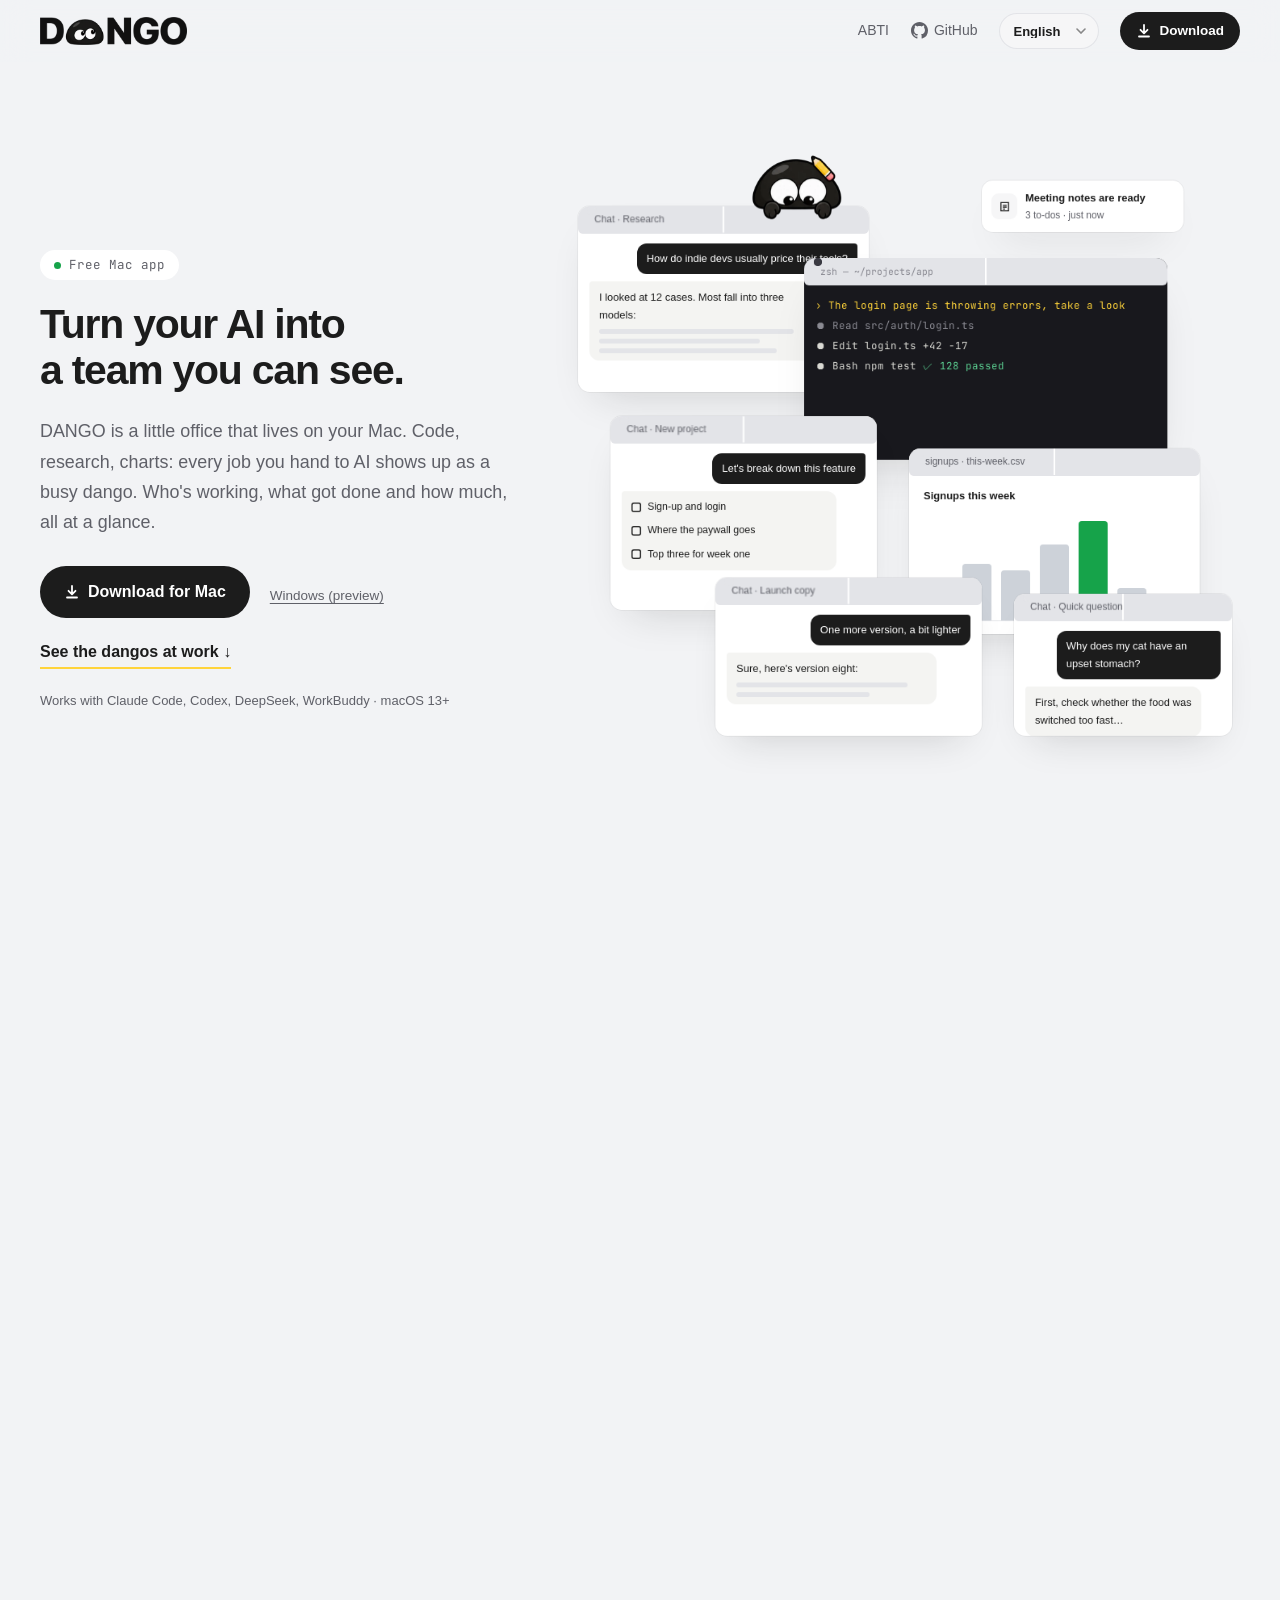
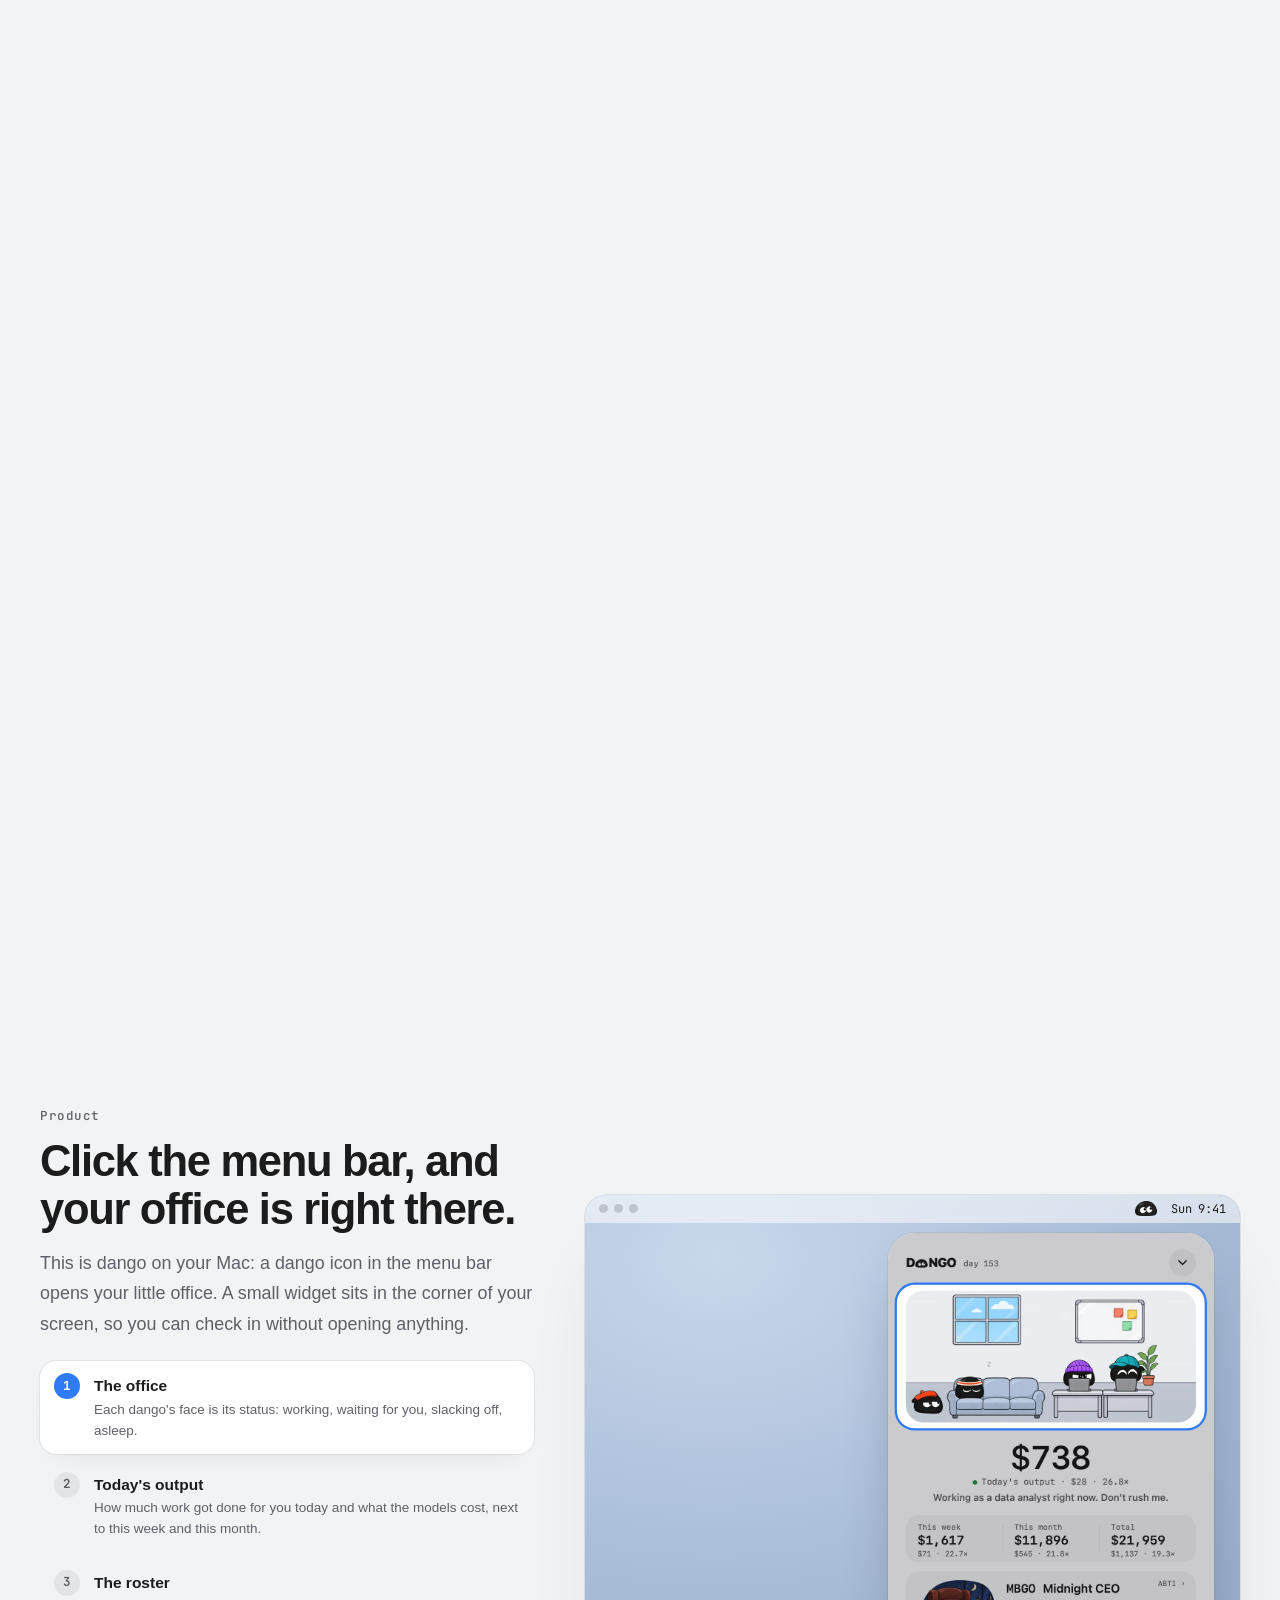
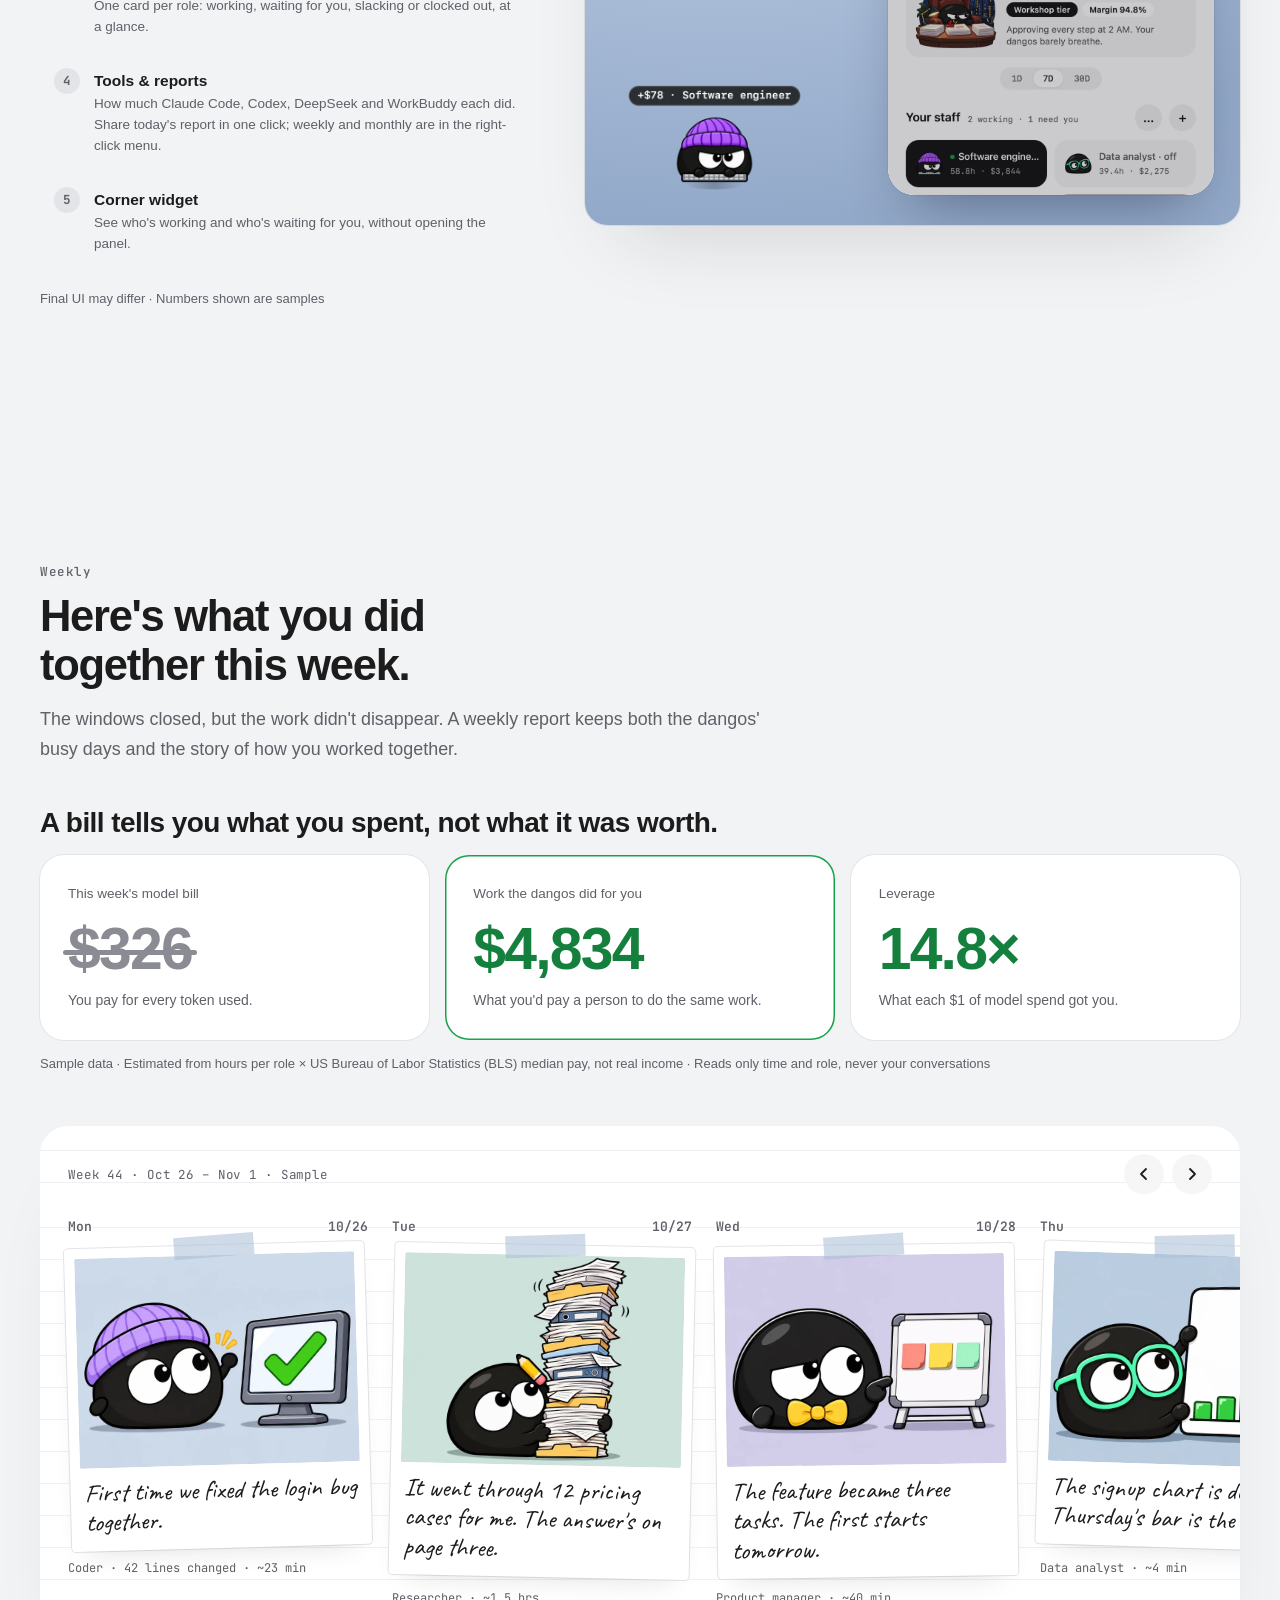
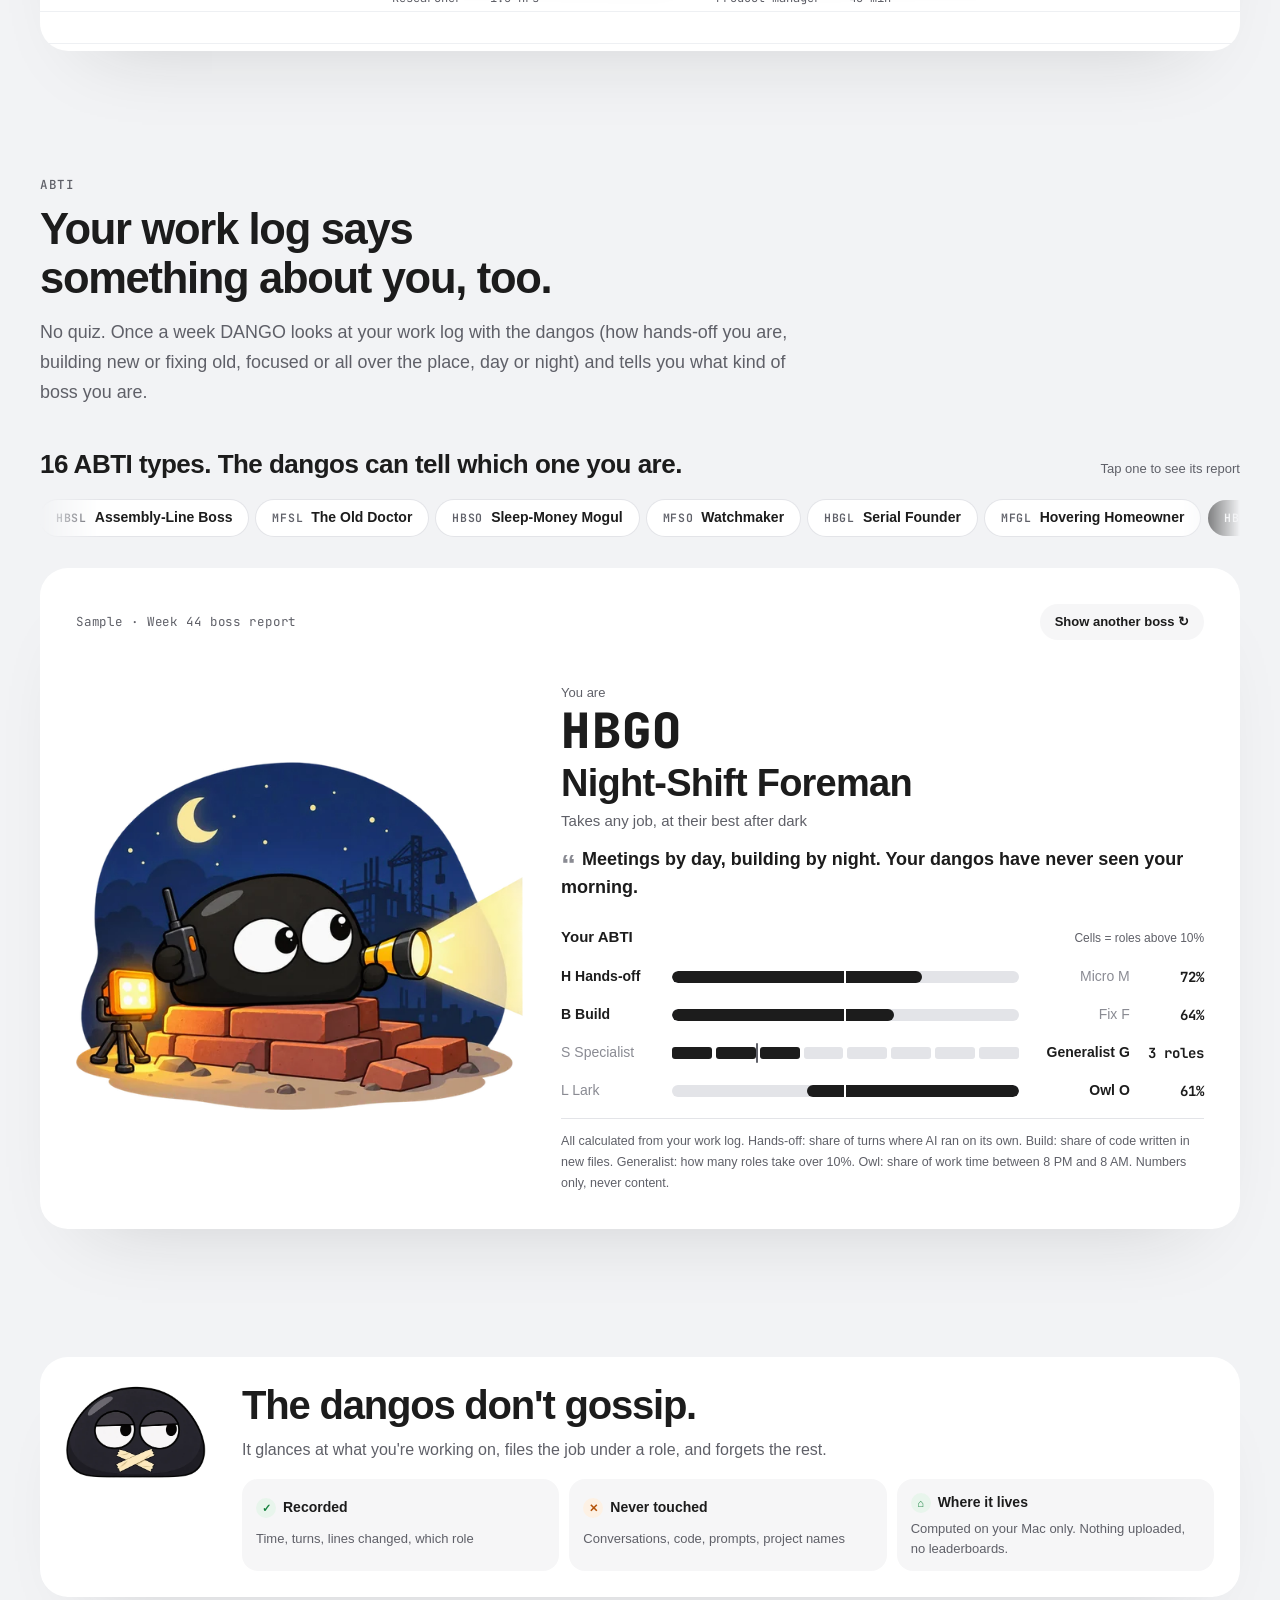
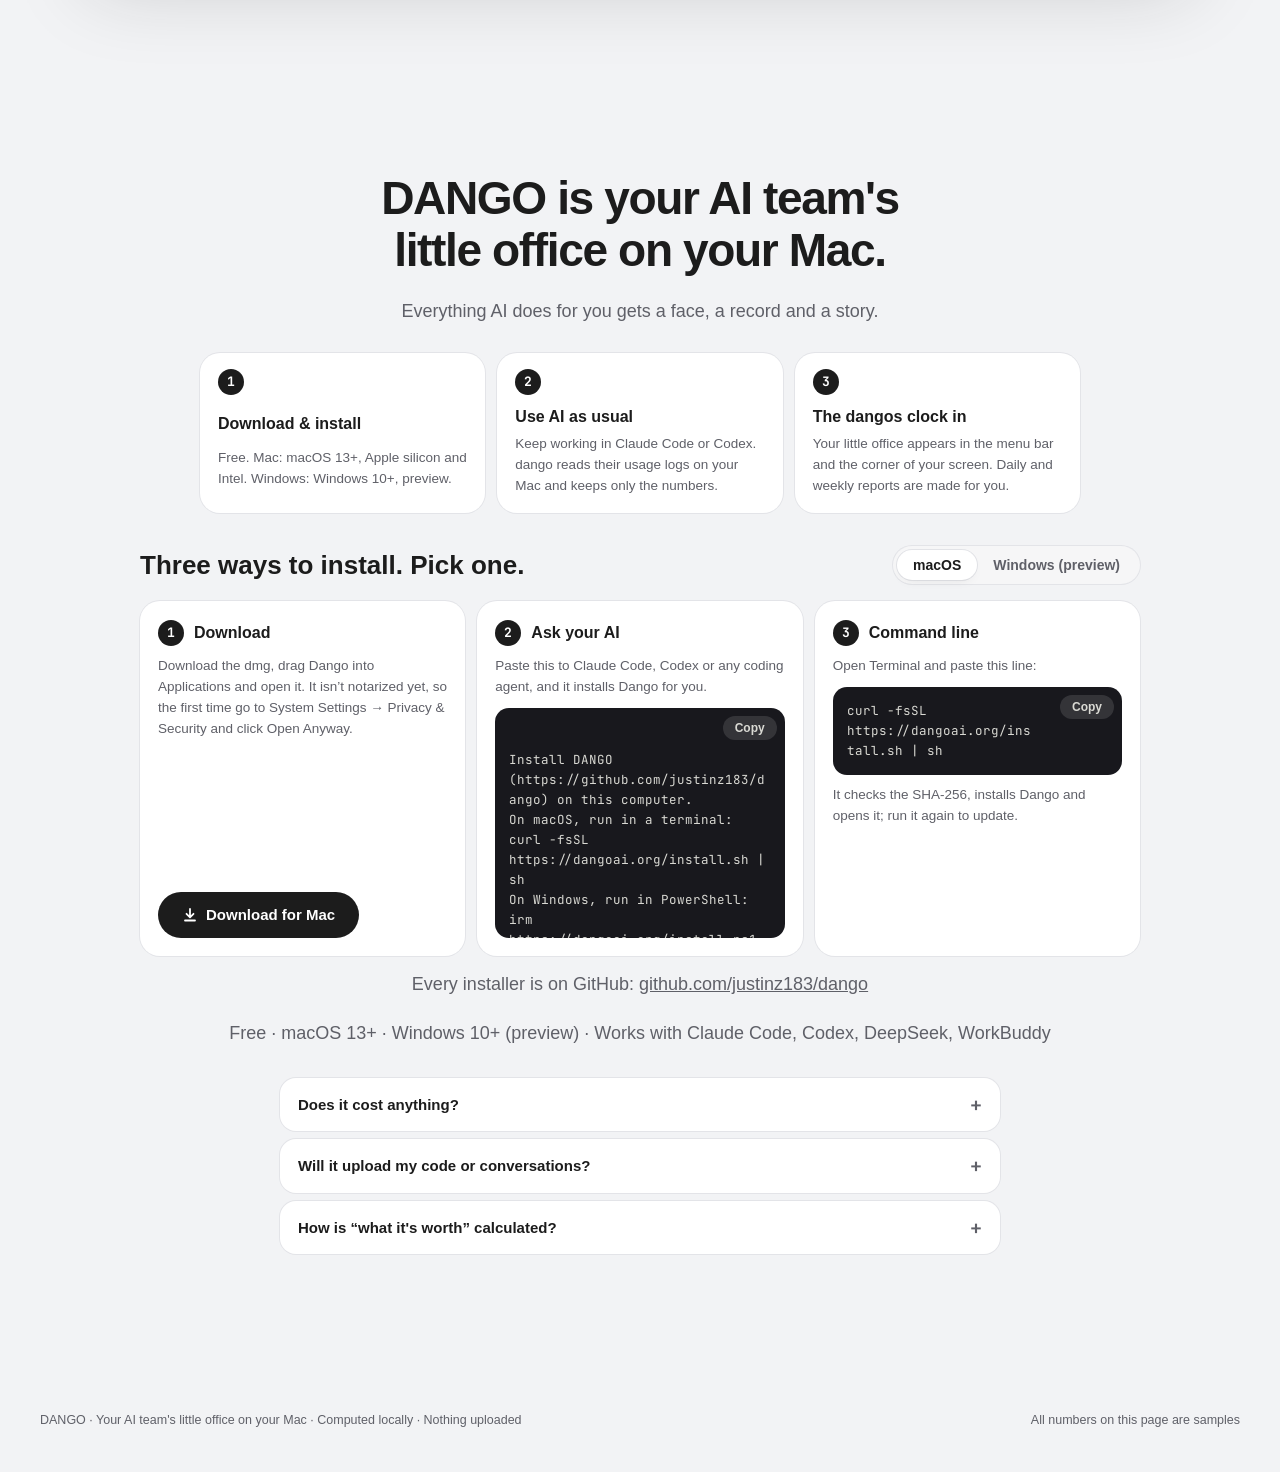
==== commit 9e8abc8a: "fix(site): screenshots from the new app, and fresh copies of changed pictures The product section's " ====
--- a/site/index.html
+++ b/site/index.html
@@ -7,17 +7,17 @@
 <meta name="description" content="DANGO is a little office that lives on your Mac. Code, research, charts: every job you hand to AI shows up as a busy dango. Who's working, what got done and how much, all at a glance.">
 <meta name="theme-color" content="#F2F3F5" media="(prefers-color-scheme: light)">
 <meta name="theme-color" content="#0F1014" media="(prefers-color-scheme: dark)">
-<link rel="icon" href="favicon.png" type="image/png">
+<link rel="icon" href="favicon.png?v=20261110" type="image/png">
 <style>html.i18n body{visibility:hidden}</style>
 <noscript><style>html.i18n body{visibility:visible}</style></noscript>
 <script>setTimeout(function () { document.documentElement.classList.remove('i18n'); }, 2500);</script>
-<link rel="apple-touch-icon" href="apple-touch-icon.png">
+<link rel="apple-touch-icon" href="apple-touch-icon.png?v=20261110">
 <!-- 分享卡片：完整网址，有些平台只认完整地址 -->
 <meta property="og:url" content="https://dangoai.org/">
 <meta property="og:type" content="website">
 <meta property="og:title" content="DANGO · Turn your AI into a team you can see">
 <meta property="og:description" content="Your AI team's little office on your Mac. Who's working, what got done and how much, at a glance.">
-<meta property="og:image" content="https://dangoai.org/og.png">
+<meta property="og:image" content="https://dangoai.org/og.png?v=20261110">
 <meta name="twitter:card" content="summary_large_image">
 <link rel="preconnect" href="https://fonts.googleapis.com">
 <link rel="preconnect" href="https://fonts.gstatic.com" crossorigin>
@@ -489,7 +489,7 @@
 
 <header class="top">
   <div class="wrap">
-    <a class="brand" href="#top" aria-label="DANGO 首页"><img class="lg-l" src="img/logo-light.webp" width="147" height="28" alt=""><img class="lg-d" src="img/logo-dark.webp" width="144" height="28" alt=""></a>
+    <a class="brand" href="#top" aria-label="DANGO 首页"><img class="lg-l" src="img/logo-light.webp?v=20261110" width="147" height="28" alt=""><img class="lg-d" src="img/logo-dark.webp?v=20261110" width="144" height="28" alt=""></a>
     <nav aria-label="主导航">
       <a class="nl" href="#boss">ABTI 人格</a>
       <a class="nl gh" href="https://github.com/justinz183/dango" aria-label="GitHub"><svg viewBox="0 0 16 16" aria-hidden="true"><path fill="currentColor" d="M8 0C3.58 0 0 3.58 0 8c0 3.54 2.29 6.53 5.47 7.59.4.07.55-.17.55-.38 0-.19-.01-.82-.01-1.49-2.01.37-2.53-.49-2.69-.94-.09-.23-.48-.94-.82-1.13-.28-.15-.68-.52-.01-.53.63-.01 1.08.58 1.23.82.72 1.21 1.87.87 2.33.66.07-.52.28-.87.51-1.07-1.78-.2-3.64-.89-3.64-3.95 0-.87.31-1.59.82-2.15-.08-.2-.36-1.02.08-2.12 0 0 .67-.21 2.2.82.64-.18 1.32-.27 2-.27.68 0 1.36.09 2 .27 1.53-1.04 2.2-.82 2.2-.82.44 1.1.16 1.92.08 2.12.51.56.82 1.27.82 2.15 0 3.07-1.87 3.75-3.65 3.95.29.25.54.73.54 1.48 0 1.07-.01 1.93-.01 2.2 0 .21.15.46.55.38A8.013 8.013 0 0016 8c0-4.42-3.58-8-8-8z"/></svg><span>GitHub</span></a>
@@ -610,9 +610,9 @@
     </div>
     <div class="mac" id="mac" aria-hidden="true">
       <div class="mac-bar"><span class="mac-dots"><i></i><i></i><i></i></span><span class="mac-r"><span class="mac-ico"><img src="img/mark.webp" width="22" height="15" alt=""></span><span class="pn-mono">周日 9:41</span></span></div>
-      <div class="pn-view"><div class="pn" id="pn"><img id="pn-img" src="img/app/panel-zh.webp" width="440" height="1367" alt=""><div class="pn-hl" id="pn-hl"></div></div></div>
+      <div class="pn-view"><div class="pn" id="pn"><img id="pn-img" src="img/app/panel-zh.webp?v=20261110" width="440" height="1367" alt=""><div class="pn-hl" id="pn-hl"></div></div></div>
       <div class="wg">
-        <div class="wg-i"><img id="wg-img" src="img/app/pet-zh.webp" width="230" height="140" alt=""></div>
+        <div class="wg-i"><img id="wg-img" src="img/app/pet-zh.webp?v=20261110" width="230" height="140" alt=""></div>
       </div>
     </div>
   </div>
@@ -1137,7 +1137,7 @@
     document.title = pick({ zh: 'DANGO 小办公室 · 把你的 AI，变成看得见的团队', en: 'DANGO · Turn your AI into a team you can see',
       ko: 'DANGO · 당신의 AI를 눈에 보이는 팀으로', ja: 'DANGO · あなたの AI を、見えるチームに',
       fr: 'DANGO · Votre IA devient une équipe visible', es: 'DANGO · Tu IA, convertida en un equipo visible' });
-    $('pn-img').src = 'img/app/panel-' + LANG + '.webp'; $('jfri').src = 'img/j/' + (LANG === 'zh' ? 'fri' : 'fri-v8') + '.webp'; $('wg-img').src = 'img/app/pet-' + LANG + '.webp';
+    $('pn-img').src = 'img/app/panel-' + LANG + '.webp?v=20261110'; $('jfri').src = 'img/j/' + (LANG === 'zh' ? 'fri' : 'fri-v8') + '.webp'; $('wg-img').src = 'img/app/pet-' + LANG + '.webp?v=20261110';
     tr(document.body);
     paintNow(); paintDex(); showType(cur, false); setStep(si0);
     A.forEach(function (a) { a.mode = '__'; }); render(progress());
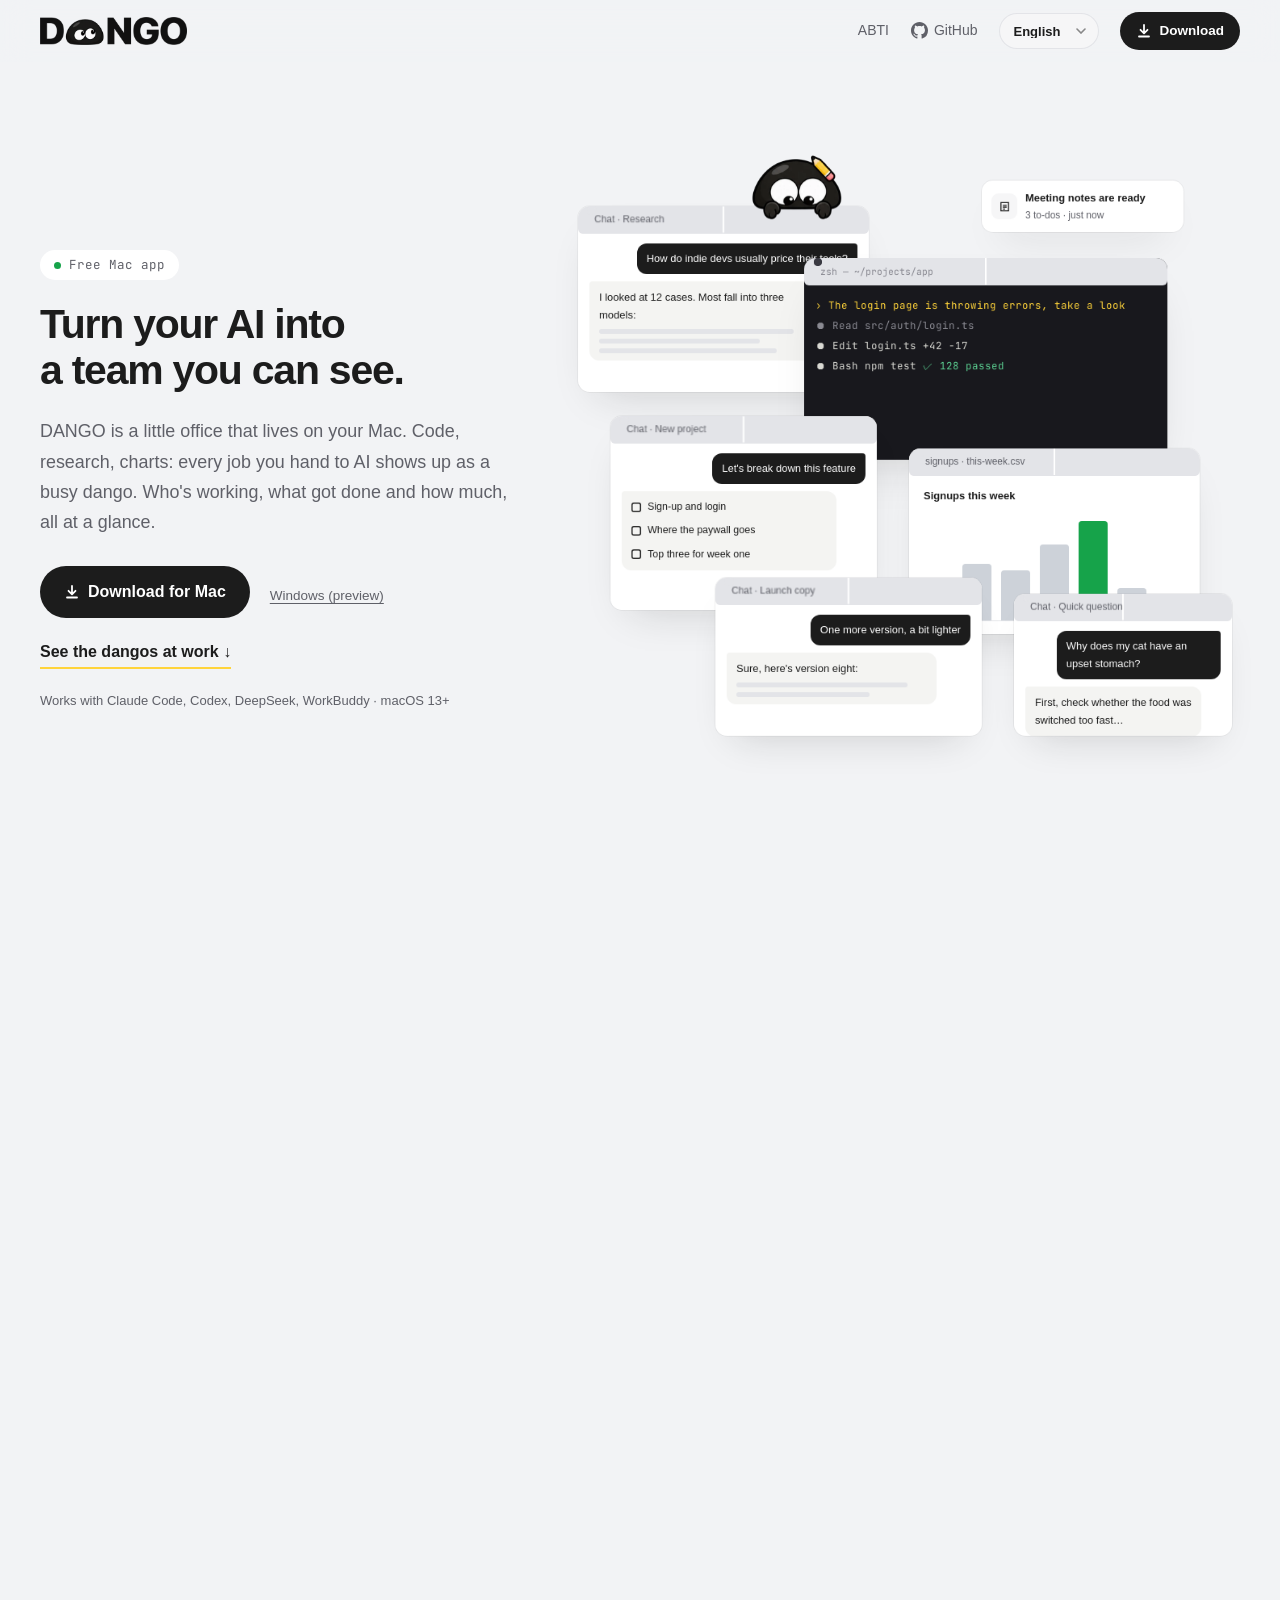
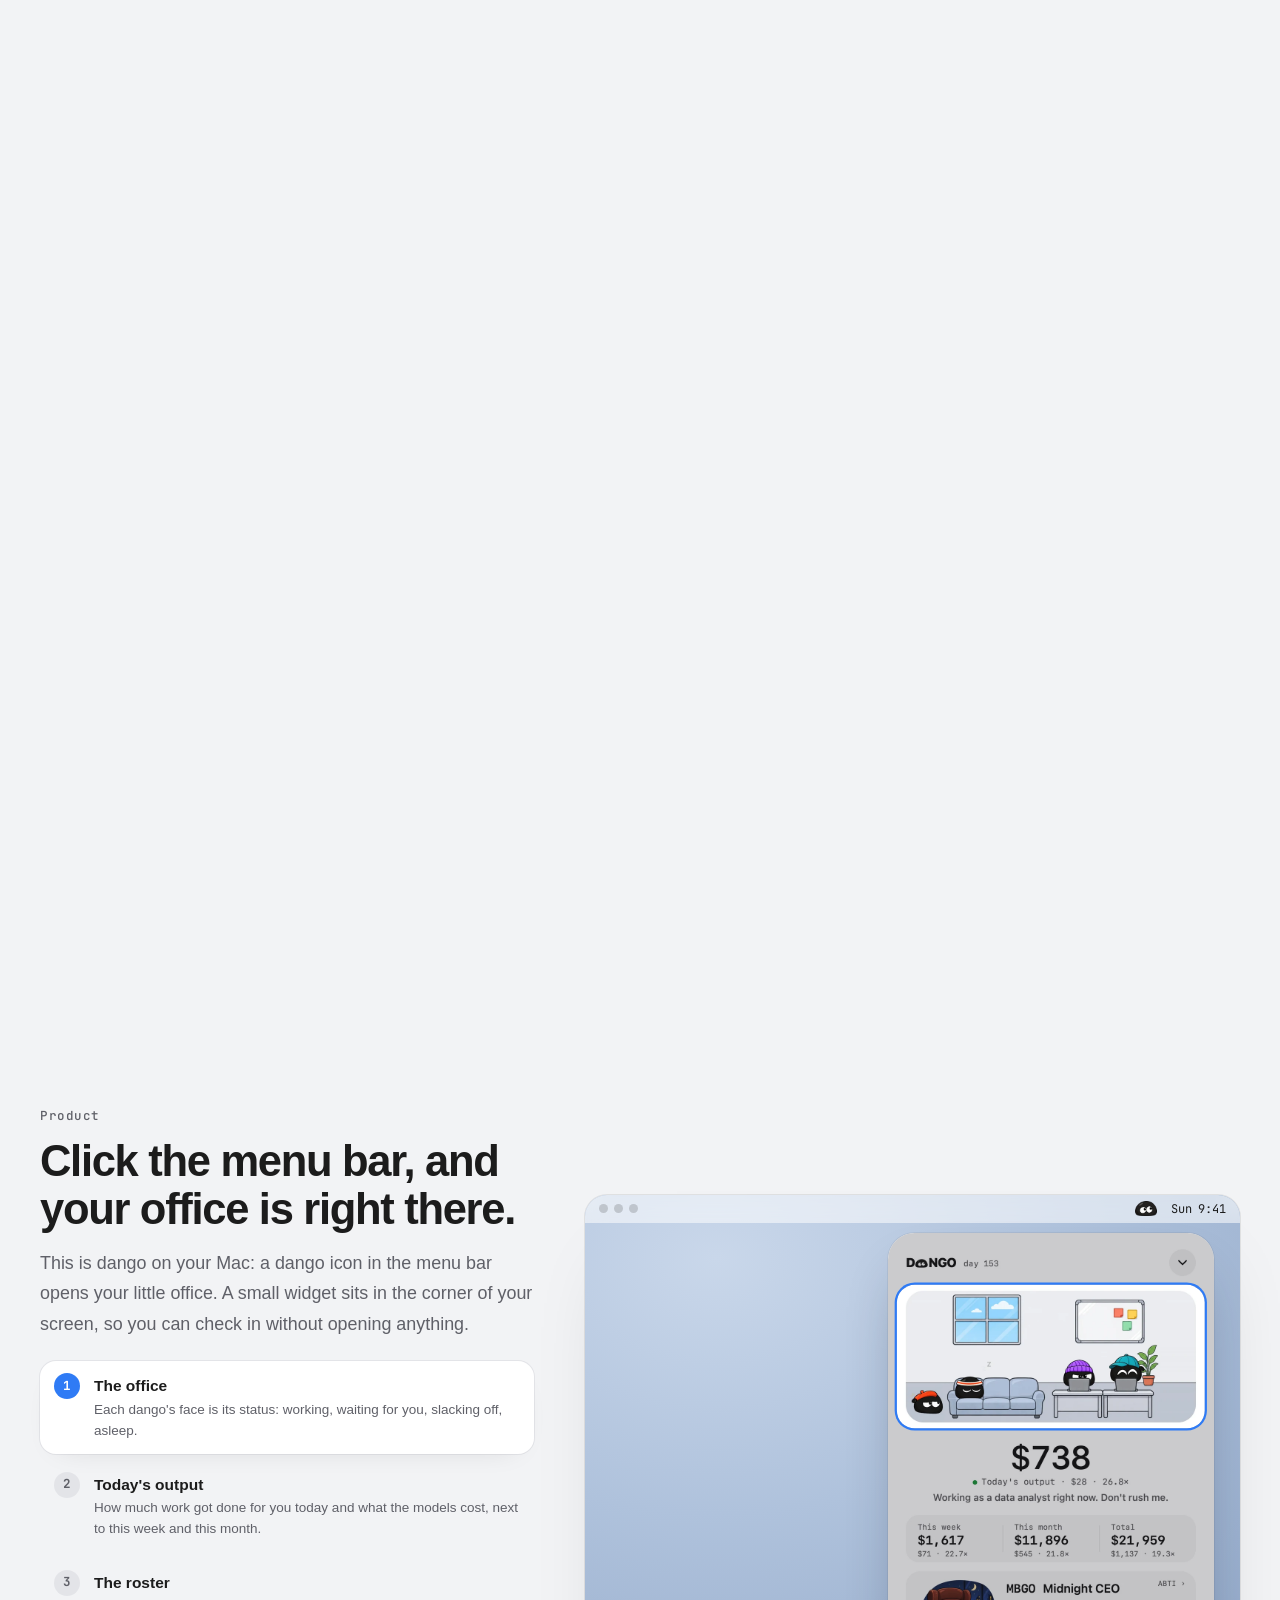
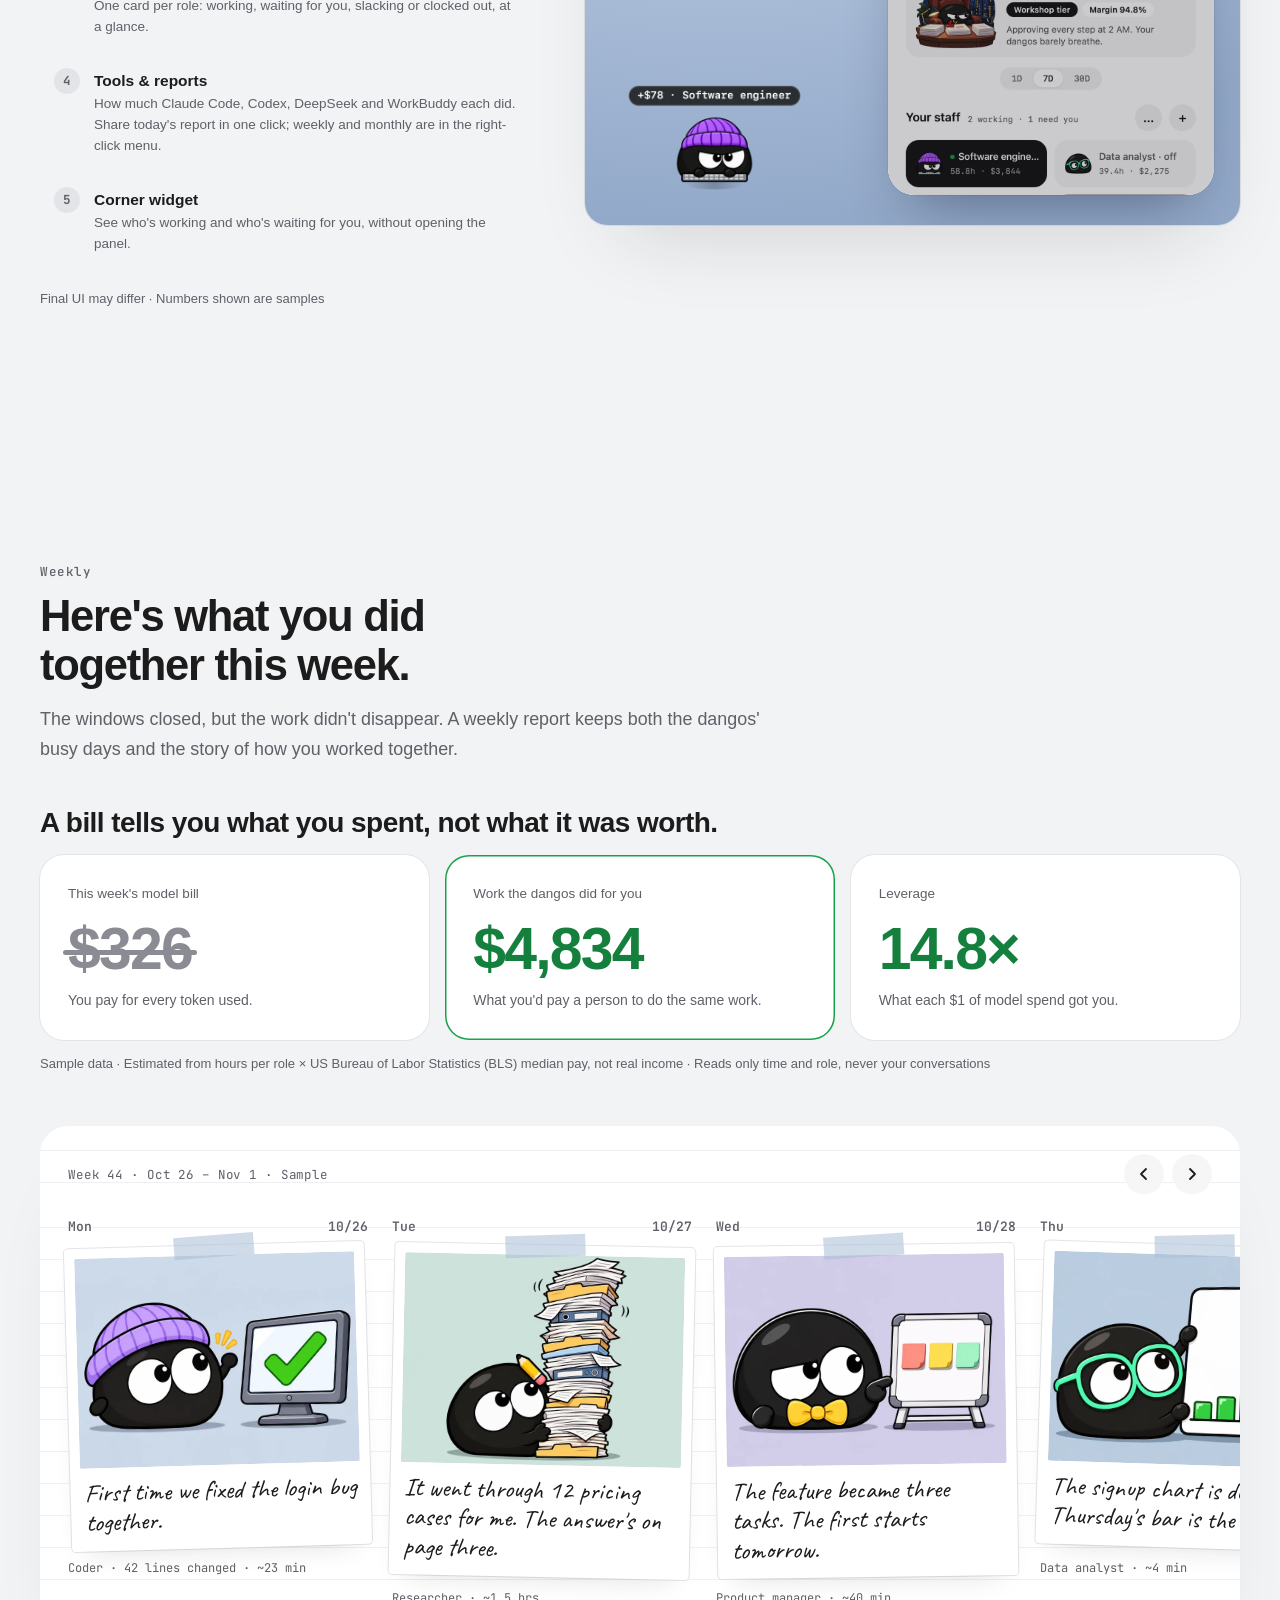
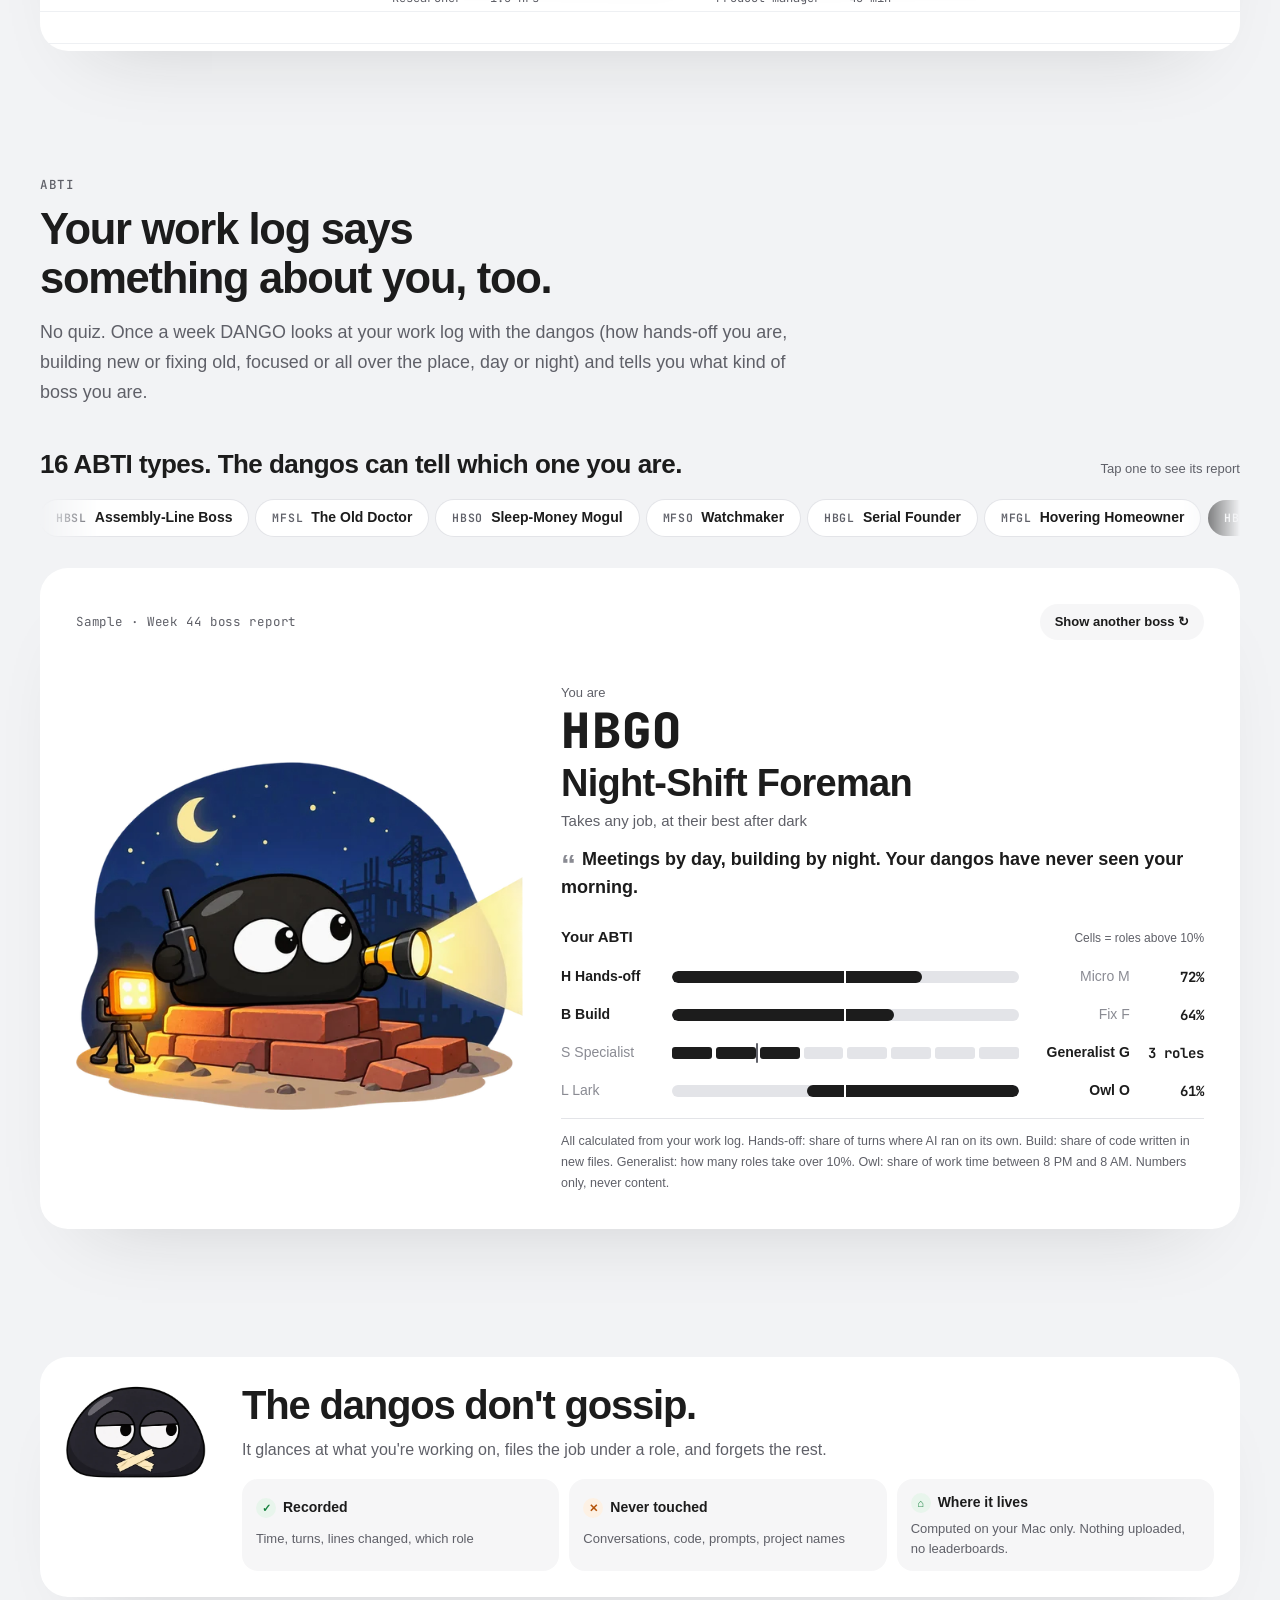
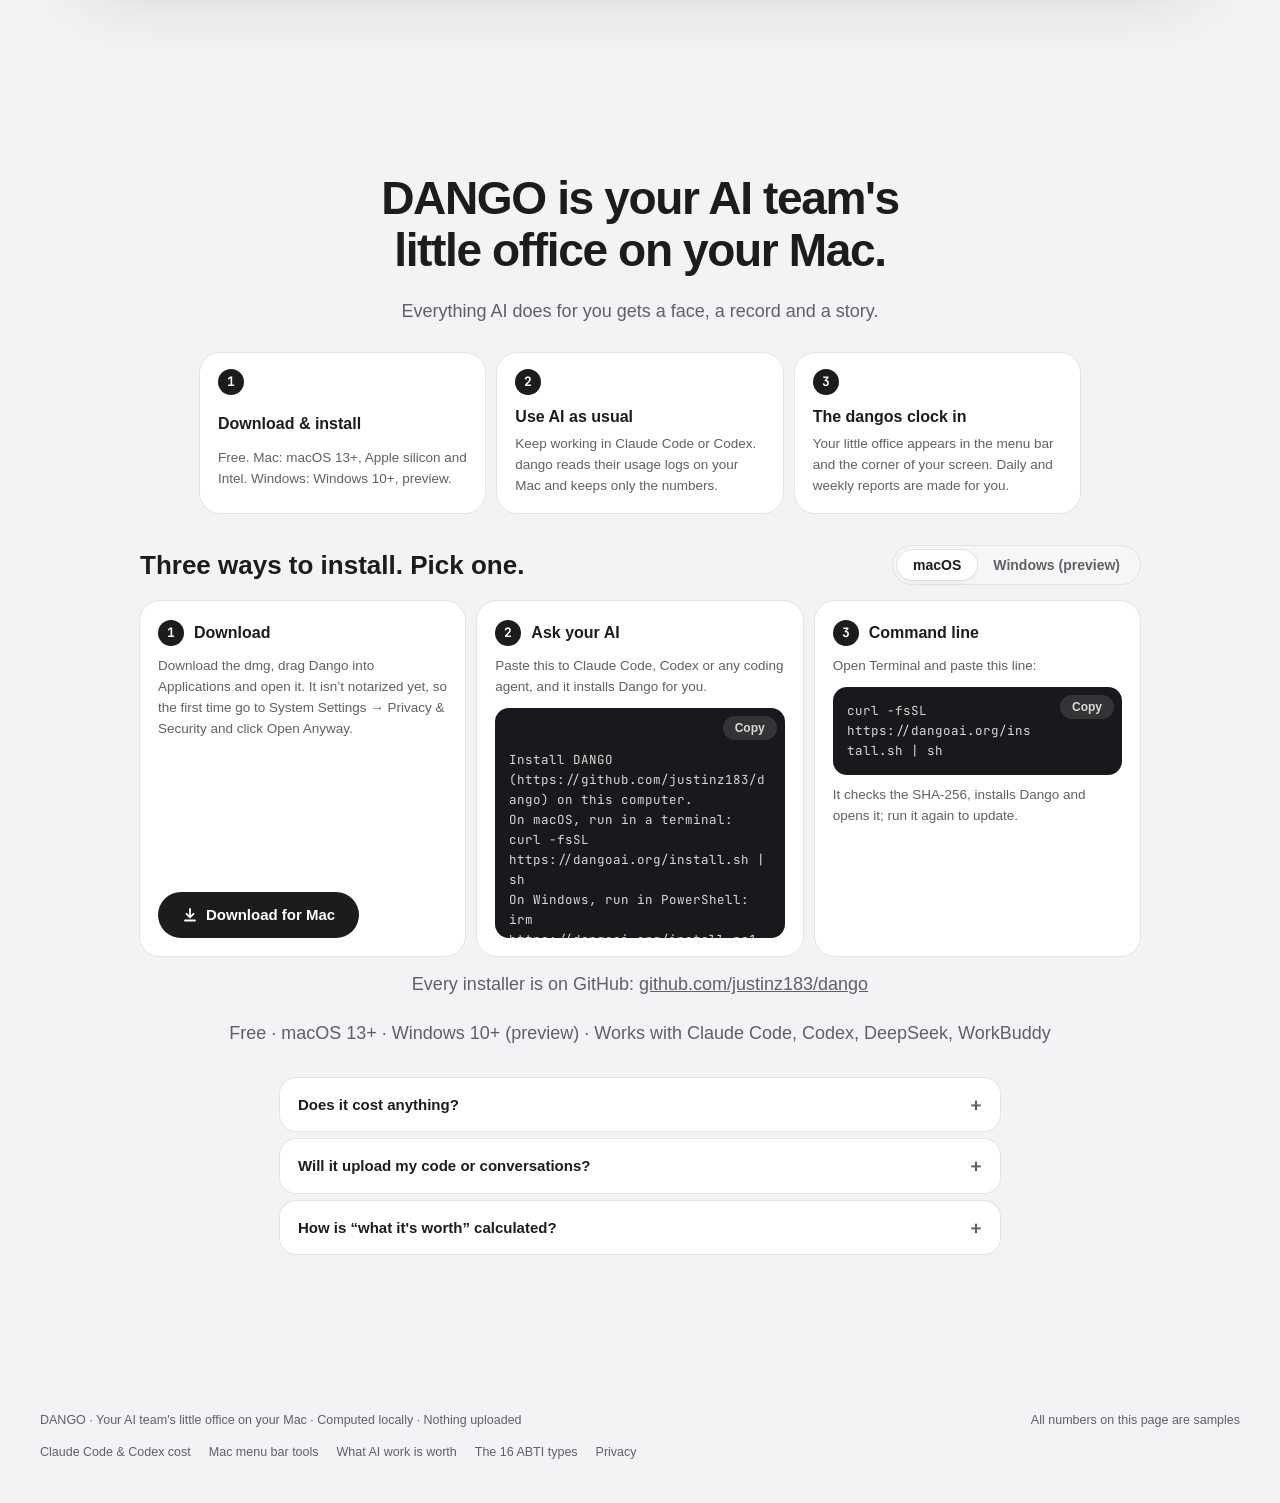
==== commit e12bd377: "feat(site): a page per language and per question, for search engines and AI Following the launch pla" ====
--- a/site/index.html
+++ b/site/index.html
@@ -93,6 +93,7 @@
 .code .cpy.done .c2{display:inline}
 .inst[data-os="mac"] .os-win,.inst[data-os="win"] .os-mac{display:none}
 .inst > .fine{text-align:center}
+.langhint{position:fixed;left:50%;bottom:20px;transform:translateX(-50%);z-index:100;padding:10px 18px;border-radius:999px;background:var(--ink);color:var(--panel);font-size:14px;font-weight:600;text-decoration:none;box-shadow:0 6px 20px var(--shadow);white-space:nowrap}
 .inst > .fine a{color:inherit}
 @media (max-width:860px){.inst-grid{grid-template-columns:minmax(0,1fr)}}
 .winlink{display:inline-block;margin-top:10px;font-size:13.5px;color:var(--sub);text-decoration:underline;text-underline-offset:3px}
@@ -453,6 +454,7 @@
 .shelf img:nth-child(even){animation:bob 3.2s ease-in-out -1.6s infinite}
 .foot{padding-block:28px 40px;font-size:12.5px;color:var(--sub)}
 .foot .wrap{display:flex;justify-content:space-between;gap:10px 18px;flex-wrap:wrap}
+.foot .foot-nav{justify-content:flex-start;gap:6px 18px;margin-top:10px}.foot-nav a{color:var(--sub);text-decoration:none}.foot-nav a:hover{color:var(--ink)}
 
 /* 屏幕角落的小组件 */
 .widget{position:fixed;z-index:45;right:max(16px,env(safe-area-inset-right,0px));bottom:max(16px,env(safe-area-inset-bottom,0px));display:flex;align-items:center;gap:10px;padding:8px 12px 8px 8px;border-radius:22px;background:var(--panel);box-shadow:0 14px 34px -14px var(--shadow),0 0 0 1px var(--line);transform:translateY(140%);transition:transform .45s cubic-bezier(.3,1.3,.5,1);max-width:calc(100vw - 32px)}
@@ -492,7 +494,7 @@
     <a class="brand" href="#top" aria-label="DANGO 首页"><img class="lg-l" src="img/logo-light.webp?v=20261110" width="147" height="28" alt=""><img class="lg-d" src="img/logo-dark.webp?v=20261110" width="144" height="28" alt=""></a>
     <nav aria-label="主导航">
       <a class="nl" href="#boss">ABTI 人格</a>
-      <a class="nl gh" href="https://github.com/justinz183/dango" aria-label="GitHub"><svg viewBox="0 0 16 16" aria-hidden="true"><path fill="currentColor" d="M8 0C3.58 0 0 3.58 0 8c0 3.54 2.29 6.53 5.47 7.59.4.07.55-.17.55-.38 0-.19-.01-.82-.01-1.49-2.01.37-2.53-.49-2.69-.94-.09-.23-.48-.94-.82-1.13-.28-.15-.68-.52-.01-.53.63-.01 1.08.58 1.23.82.72 1.21 1.87.87 2.33.66.07-.52.28-.87.51-1.07-1.78-.2-3.64-.89-3.64-3.95 0-.87.31-1.59.82-2.15-.08-.2-.36-1.02.08-2.12 0 0 .67-.21 2.2.82.64-.18 1.32-.27 2-.27.68 0 1.36.09 2 .27 1.53-1.04 2.2-.82 2.2-.82.44 1.1.16 1.92.08 2.12.51.56.82 1.27.82 2.15 0 3.07-1.87 3.75-3.65 3.95.29.25.54.73.54 1.48 0 1.07-.01 1.93-.01 2.2 0 .21.15.46.55.38A8.013 8.013 0 0016 8c0-4.42-3.58-8-8-8z"/></svg><span>GitHub</span></a>
+      <a class="nl gh" href="https://github.com/justinz183/dango" target="_blank" rel="noopener" aria-label="GitHub"><svg viewBox="0 0 16 16" aria-hidden="true"><path fill="currentColor" d="M8 0C3.58 0 0 3.58 0 8c0 3.54 2.29 6.53 5.47 7.59.4.07.55-.17.55-.38 0-.19-.01-.82-.01-1.49-2.01.37-2.53-.49-2.69-.94-.09-.23-.48-.94-.82-1.13-.28-.15-.68-.52-.01-.53.63-.01 1.08.58 1.23.82.72 1.21 1.87.87 2.33.66.07-.52.28-.87.51-1.07-1.78-.2-3.64-.89-3.64-3.95 0-.87.31-1.59.82-2.15-.08-.2-.36-1.02.08-2.12 0 0 .67-.21 2.2.82.64-.18 1.32-.27 2-.27.68 0 1.36.09 2 .27 1.53-1.04 2.2-.82 2.2-.82.44 1.1.16 1.92.08 2.12.51.56.82 1.27.82 2.15 0 3.07-1.87 3.75-3.65 3.95.29.25.54.73.54 1.48 0 1.07-.01 1.93-.01 2.2 0 .21.15.46.55.38A8.013 8.013 0 0016 8c0-4.42-3.58-8-8-8z"/></svg><span>GitHub</span></a>
       <select class="lang" id="lang" aria-label="Language"><option value="zh">中文</option><option value="en">English</option><option value="ko">한국어</option><option value="ja">日本語</option><option value="fr">Français</option><option value="es">Español</option></select>
       <a class="btn sm" href="#install"><svg aria-hidden="true"><use href="#dl"/></svg>下载</a>
     </nav>
@@ -610,9 +612,9 @@
     </div>
     <div class="mac" id="mac" aria-hidden="true">
       <div class="mac-bar"><span class="mac-dots"><i></i><i></i><i></i></span><span class="mac-r"><span class="mac-ico"><img src="img/mark.webp" width="22" height="15" alt=""></span><span class="pn-mono">周日 9:41</span></span></div>
-      <div class="pn-view"><div class="pn" id="pn"><img id="pn-img" src="img/app/panel-zh.webp?v=20261110" width="440" height="1367" alt=""><div class="pn-hl" id="pn-hl"></div></div></div>
+      <div class="pn-view"><div class="pn" id="pn"><img id="pn-img" src="img/app/panel-zh.webp?v=20261110" width="440" height="1367" alt="DANGO 的面板：办公室、今天的产出、员工名册、工具和日报"><div class="pn-hl" id="pn-hl"></div></div></div>
       <div class="wg">
-        <div class="wg-i"><img id="wg-img" src="img/app/pet-zh.webp?v=20261110" width="230" height="140" alt=""></div>
+        <div class="wg-i"><img id="wg-img" src="img/app/pet-zh.webp?v=20261110" width="230" height="140" alt="DANGO 的屏幕角落小组件"></div>
       </div>
     </div>
   </div>
@@ -790,7 +792,7 @@
 
 </main>
 
-<footer class="foot"><div class="wrap"><span>DANGO · 住在你 Mac 上的 AI 团队小办公室 · 全在本机算 · 不上传</span><span>页面上的数字都是示例</span></div></footer>
+<footer class="foot"><div class="wrap"><span>DANGO · 住在你 Mac 上的 AI 团队小办公室 · 全在本机算 · 不上传</span><span>页面上的数字都是示例</span></div><nav class="wrap foot-nav" aria-label="说明"><a href="claude-code-cost/">Claude Code 和 Codex 花了多少</a><a href="claude-code-menu-bar/">Mac 菜单栏工具</a><a href="ai-work-value/">AI 的活值多少钱</a><a href="abti/">16 种 ABTI 人格</a><a href="privacy/">隐私说明</a></nav></footer>
 
 
 <script>
@@ -802,19 +804,36 @@
   var ease = function (t) { t = clamp(t); return t * t * (3 - 2 * t); };
 
   /* 中英文切换：按文字节点换文案，不动页面结构（按钮、动画、编号都保留） */
-  var EN = {"产品": "Product", "ABTI 人格": "ABTI", "下载 Mac 版": "Download for Mac", "你交给 AI 的工作散落在一个个对话窗口里。往下滚，窗口逐个关上，每关一个，就有一只团子落进你的小办公室：研究员、程序员、数据分析师、文案、产品经理、助理，还有隐藏款医生。最后是一间完整的小办公室，显示今天一起完成了 7 件事，大约相当于 46 小时的劳动，还有 1 件等你批准。": "The work you hand to AI is scattered across chat windows. Scroll down and the windows close one by one; each one leaves a dango in your little office: a researcher, a coder, a data analyst, a writer, a product manager, an assistant and a hidden doctor. At the end the office is full: 7 tasks done today, about 46 hours of work, and 1 waiting for your approval.", "Mac 应用 · 免费": "Free Mac app", "· 支持 Claude Code 等": "· for Claude Code & more", "把你的 AI，": "Turn your AI into", "变成看得见的团队。": "a team you can see.", "DANGO 是住在你 Mac 上的小办公室。写代码、查资料、做图表，你交给 AI 的工作，都有忙碌的团子来呈现。谁在干活、做了什么、完成了多少，抬眼就能看见。": "DANGO is a little office that lives on your Mac. Code, research, charts: every job you hand to AI shows up as a busy dango. Who's working, what got done and how much, all at a glance.", "看看团子怎么上班 ↓": "See the dangos at work ↓", "支持 Claude Code、Codex、DeepSeek、WorkBuddy · macOS 13 起": "Works with Claude Code, Codex, DeepSeek, WorkBuddy · macOS 13+", "已关上": "Closed", "/ 7 个窗口": "/ 7 windows", "你和 AI 一起做的事，": "What you do with AI,", "团子都替你记着。": "the dangos remember.", "写代码的归程序员，查资料的归研究员，做图表的归数据分析师。每件事做了多久、做成了什么，都记在对应的团子身上。": "Code goes to the coder, research to the researcher, charts to the data analyst. How long each job took and what came of it is logged with its dango.", "7 个窗口都关上了 ·": "All 7 windows closed ·", "今天，你和 AI": "Today, you and AI", "一起完成了这些。": "got all this done.", "做完的事": "Tasks done", "件": "", "相当于劳动": "Work done", "小时": "hrs", "等你批准": "Needs your OK", "待批准": "Needs you", "看看这一周 →": "See this week →", "示例数据 · 免费 · macOS 13 起": "Sample data · Free · macOS 13+", "你的小办公室": "Your little office", "会议纪要整理好了": "Meeting notes are ready", "3 条待办 · 刚刚": "3 to-dos · just now", "对话 · 查资料": "Chat · Research", "帮我查查独立开发者一般怎么给工具定价": "How do indie devs usually price their tools?", "整理了 12 个案例，大多数是这三种：": "I looked at 12 cases. Most fall into three models:", "› 登录页报错了，帮我看看": "› The login page is throwing errors, take a look", "对话 · 新项目": "Chat · New project", "我们来拆一下这个需求": "Let's break down this feature", "注册和登录": "Sign-up and login", "付费墙放在哪一步": "Where the paywall goes", "第一周先做哪三件": "Top three for week one", "注册量 · 本周.csv": "signups · this-week.csv", "本周注册量": "Signups this week", "对话 · 发布文案": "Chat · Launch copy", "再来一版，轻松一点": "One more version, a bit lighter", "好的，这是第八版：": "Sure, here's version eight:", "对话 · 随手一问": "Chat · Quick question", "猫为什么会拉肚子？": "Why does my cat have an upset stomach?", "先看看是不是换粮太快了……": "First, check whether the food was switched too fast…", "会议纪要，3 条待办": "Meeting notes, 3 to-dos", "今天的日报整理好了": "Today's report is ready", "整理了 12 个定价案例": "Gathered 12 pricing cases", "在忙 · 查竞品": "Busy · scanning competitors", "第八版文案写好了": "Copy v8 is written", "休息中 · 交完第八版": "Resting · v8 delivered", "注册量的图画好了": "Signup chart is done", "批准": "Approve", "修好了登录页的报错": "Fixed the login error", "在忙 · 改代码": "Busy · coding", "隐藏款医生：先别换粮": "Hidden doctor: hold off on the new food", "隐藏款 · 医生来过": "Hidden · the doctor stopped by", "需求拆成了三件事": "Split the feature into three", "需求拆好了": "Feature broken down", "点一下菜单栏，办公室就在眼前。": "Click the menu bar, and your office is right there.", "这是 dango 在 Mac 上的样子：菜单栏里一个团子图标，点开就是你的小办公室。屏幕角落还有一个小组件，不打开也看得到。": "This is dango on your Mac: a dango icon in the menu bar opens your little office. A small widget sits in the corner of your screen, so you can check in without opening anything.", "办公室": "The office", "团子的表情就是状态：在干、等你批准、摸鱼、睡着了。": "Each dango's face is its status: working, waiting for you, slacking off, asleep.", "今天的产出": "Today's output", "今天替你做了多少活、花了多少模型钱，和本周、本月放在一起看。": "How much work got done for you today and what the models cost, next to this week and this month.", "员工名册": "The roster", "每个岗位一张牌：在干、等你批准、摸鱼还是下班，一眼就知道。": "One card per role: working, waiting for you, slacking or clocked out, at a glance.", "工具和日报": "Tools & reports", "Claude Code、Codex、DeepSeek、WorkBuddy 各干了多少；一键分享今天的日报，周报月报在右键菜单。": "How much Claude Code, Codex, DeepSeek and WorkBuddy each did. Share today's report in one click; weekly and monthly are in the right-click menu.", "角落小组件": "Corner widget", "不用打开面板，也知道谁在干、谁在等你批准。": "See who's working and who's waiting for you, without opening the panel.", "产品界面以实际版本为准 · 图中数字为示例": "Final UI may differ · Numbers shown are samples", "周日 9:41": "Sun 9:41", "休息区": "Lounge", "工作区": "Desks", "文文 · 研研 · 剪剪": "Wren · Rae · Clip", "idle · 摸鱼": "idle · slacking", "码哥": "Cody", "waiting · 等你批准": "waiting · needs your OK", "阿析 · 数据分析师": "Ana · Data analyst", "今天的产出 · 单日纪录": "Today's output · daily record", "哇～阿析当了一天数据分析师，花 $184 赚回 14 倍": "Whoa, Ana was a data analyst all day: spent $184, earned back 14×", "今日": "Today", "本周": "This week", "本月": "This month", "总计": "All time", "1 在干 · 1 等你批准 · 3 摸鱼": "1 working · 1 needs you · 3 slacking", "阿析 · 在干": "Ana · working", "数据分析师 · $2,413": "Data analyst · $2,413", "码哥 · 等你批准": "Cody · needs your OK", "一条命令 · 点开批准": "One command · tap to approve", "文文 · 摸鱼": "Wren · slacking", "文案写作 · $1,268": "Copywriter · $1,268", "研研 · 摸鱼": "Rae · slacking", "研究员 · $1,132": "Researcher · $1,132", "剪剪 · 睡了": "Clip · asleep", "视频剪辑 · $997": "Video editor · $997", "测测 · 下班": "Tess · off duty", "测试工程师 · $710": "QA engineer · $710", "还有 5 种 · $745 · 都下班了": "5 more roles · $745 · all off duty", "Claude Code 与 Codex": "Claude Code & Codex", "30D · 产出 ÷ 花费": "30D · output ÷ cost", "最近 30 天": "Last 30 days", "导出今日日报": "Export today's report", "~/Pictures/dango · 周报 月报 年报 在右键菜单 · BLS 中位时薪折算": "~/Pictures/dango · weekly, monthly, yearly in the right-click menu · BLS median wages", "码哥 · 软件工程师": "Cody · Software engineer", "卡住了，等你批准一条命令": "Stuck: needs your OK on a command", "阿析还在干 · 今天 $2,580": "Ana still working · today $2,580", "周报": "Weekly", "这一周，你们一起做了这些。": "Here's what you did together this week.", "窗口关上了，事情没有消失。一张周报记下的，既有团子的忙碌，也有你们一起工作的故事。": "The windows closed, but the work didn't disappear. A weekly report keeps both the dangos' busy days and the story of how you worked together.", "账单只告诉你花了多少，没告诉你值多少。": "A bill tells you what you spent, not what it was worth.", "这周的模型账单": "This week's model bill", "token 用了多少，就扣多少钱。": "You pay for every token used.", "团子替你做的活": "Work the dangos did for you", "同样的活，请人来做要付的工钱。": "What you'd pay a person to do the same work.", "杠杆": "Leverage", "每花 1 美元模型钱，换回的活值多少。": "What each $1 of model spend got you.", "示例数据 · 工钱按职业用时 × 美国劳工统计局（BLS）中位时薪估算，不是实际收入 · 只读用时和岗位，不读对话内容": "Sample data · Estimated from hours per role × US Bureau of Labor Statistics (BLS) median pay, not real income · Reads only time and role, never your conversations", "第 44 周 · 10 月 26 日 – 11 月 1 日 · 示例": "Week 44 · Oct 26 – Nov 1 · Sample", "周一": "Mon", "周二": "Tue", "周三": "Wed", "周四": "Thu", "周五": "Fri", "周六": "Sat", "第一次一起把登录页的 bug 修好了。": "First time we fixed the login bug together.", "程序员 · 改了 42 行 · 约 23 分钟": "Coder · 42 lines changed · ~23 min", "它帮我翻了 12 个定价案例，结论在第三页。": "It went through 12 pricing cases for me. The answer's on page three.", "研究员 · 约 1.5 小时": "Researcher · ~1.5 hrs", "需求拆成了三件事，第一件明天开工。": "The feature became three tasks. The first starts tomorrow.", "产品经理 · 约 40 分钟": "Product manager · ~40 min", "注册量的图画好了，周四那根柱子最高。": "The signup chart is done. Thursday's bar is the tallest.", "数据分析师 · 约 4 分钟": "Data analyst · ~4 min", "第八版文案定稿了。最后用的，是第一版。": "Copy v8 is final. We went with v1.", "文案 · 约 2.3 小时": "Writer · ~2.3 hrs", "随手问了句猫为什么拉肚子，隐藏款医生来了。": "Asked why my cat had an upset stomach. The hidden doctor showed up.", "医生 ✦ 隐藏款 · 一次问诊 15 分钟": "Doctor ✦ Hidden · one 15-min consult", "这一周，团子们一共干了": "This week the dangos worked", "数据分析师": "Data analyst", "程序员": "Coder", "研究员": "Researcher", "文案": "Writer", "40 小时": "40 hrs", "25 小时": "25 hrs", "14 小时": "14 hrs", "10 小时": "10 hrs", "按岗位分 · 金额是同样的活请人来做的工钱": "By role · what you'd pay a person for the same work", "这周最忙的是数据分析师": "Busiest this week: data analyst", "工作记录里，也藏着你的样子。": "Your work log says something about you, too.", "DANGO 不让你答题。它每周看一眼你和团子的工作记录：放手多少、开荒还是修缮、专精还是跨界、白天还是夜里，然后告诉你，你是哪一种老板。": "No quiz. Once a week DANGO looks at your work log with the dangos (how hands-off you are, building new or fixing old, focused or all over the place, day or night) and tells you what kind of boss you are.", "16 种 ABTI 人格，团子认得出你是哪一种。": "16 ABTI types. The dangos can tell which one you are.", "点一张，看它的报告": "Tap one to see its report", "示例 · 第 44 周老板报告": "Sample · Week 44 boss report", "换一位老板看看 ↻": "Show another boss ↻", "你是": "You are", "你的 ABTI": "Your ABTI", "格子 = 占一成以上的岗位": "Cells = roles above 10%", "全部从工作记录里自动算：放权看 AI 连续自己干活的回合占比，开荒看新文件里写的代码占比，跨界看占一成以上的岗位有几个，夜猫看晚 8 点到早 8 点的工作时长占比。只看数字，不看内容。": "All calculated from your work log. Hands-off: share of turns where AI ran on its own. Build: share of code written in new files. Generalist: how many roles take over 10%. Owl: share of work time between 8 PM and 8 AM. Numbers only, never content.", "H 放权": "H Hands-off", "微操 M": "Micro M", "B 开荒": "B Build", "修缮 F": "Fix F", "S 专精": "S Specialist", "跨界 G": "Generalist G", "L 早鸟": "L Lark", "夜猫 O": "Owl O", "团子嘴很严。": "The dangos don't gossip.", "它只看一眼你在聊哪一行，认出这单活该归哪个岗位，然后就忘掉。": "It glances at what you're working on, files the job under a role, and forgets the rest.", "记下的": "Recorded", "时长、回合数、改了多少行、归哪个岗位": "Time, turns, lines changed, which role", "不碰的": "Never touched", "对话内容、代码、prompt、项目名": "Conversations, code, prompts, project names", "放在哪": "Where it lives", "只在你的 Mac 上算，不上传，也不和别人排名": "Computed on your Mac only. Nothing uploaded, no leaderboards.", "DANGO 是住在你 Mac 上的": "DANGO is your AI team's", "AI 团队小办公室。": "little office on your Mac.", "让 AI 为你做的事，有身影、有记录，也有故事。": "Everything AI does for you gets a face, a record and a story.", "下载安装": "Download & install", "免费。Mac：macOS 13 起，Apple 芯片和 Intel；Windows：Windows 10 起，预览版。": "Free. Mac: macOS 13+, Apple silicon and Intel. Windows: Windows 10+, preview.", "照常用 AI": "Use AI as usual", "继续用 Claude Code、Codex 干活。dango 在本机读这些工具的使用记录，只记数字。": "Keep working in Claude Code or Codex. dango reads their usage logs on your Mac and keeps only the numbers.", "团子上班": "The dangos clock in", "菜单栏和屏幕角落出现你的小办公室，日报、周报自动生成。": "Your little office appears in the menu bar and the corner of your screen. Daily and weekly reports are made for you.", "免费 · macOS 13 起 · Windows 10 起（预览版）· 支持 Claude Code、Codex、DeepSeek、WorkBuddy": "Free · macOS 13+ · Windows 10+ (preview) · Works with Claude Code, Codex, DeepSeek, WorkBuddy", "要钱吗？": "Does it cost anything?", "免费。": "No, it's free.", "会上传我的代码或对话吗？": "Will it upload my code or conversations?", "不会。全部在你的 Mac 上计算，只记时长、岗位这些数字，不读代码和 prompt，报告里也不含项目名。": "No. Everything is computed on your Mac. It keeps only numbers like time and role, never reads your code or prompts, and reports leave out project names.", "「值多少」是怎么算的？": "How is “what it's worth” calculated?", "先按工作内容把每段时间归到一个岗位，再乘以美国劳工统计局（BLS）公布的这个职业的中位时薪。这是估算，不是实际收入。": "Each block of time is assigned to a role based on the work, then multiplied by that occupation's median hourly wage from the US Bureau of Labor Statistics (BLS). It's an estimate, not real income.", "DANGO · 住在你 Mac 上的 AI 团队小办公室 · 全在本机算 · 不上传": "DANGO · Your AI team's little office on your Mac · Computed locally · Nothing uploaded", "页面上的数字都是示例": "All numbers on this page are samples", "DANGO 首页": "DANGO home", "主导航": "Main navigation", "窗口关上以后": "After the windows close", "上一页": "Previous", "下一页": "Next", "本周周报": "This week's report", "切换语言": "Switch language", "下载": "Download", "下载 Windows 版": "Download for Windows", "Windows 版（预览）": "Windows (preview)", "三种方式安装，选一种。": "Three ways to install. Pick one.", "选择系统": "Choose your system", "Windows（预览版）": "Windows (preview)", "直接下载": "Download", "下载 dmg，把 Dango 拖进「应用程序」再打开。还没做公证，第一次打开要去「系统设置 → 隐私与安全性」点「仍要打开」。": "Download the dmg, drag Dango into Applications and open it. It isn’t notarized yet, so the first time go to System Settings → Privacy & Security and click Open Anyway.", "运行安装程序，只装给你自己，不用管理员权限。还没签名，SmartScreen 拦的时候点「更多信息 → 仍要运行」。": "Run the installer; it installs for you only, without admin rights. It isn’t signed yet: if SmartScreen stops it, click More info → Run anyway.", "让 AI 帮你装": "Ask your AI", "把这段话发给 Claude Code、Codex 或别的 AI 编程助手，它会替你装好。": "Paste this to Claude Code, Codex or any coding agent, and it installs Dango for you.", "帮我在这台电脑上安装 DANGO（https://github.com/justinz183/dango）。\nmacOS 在终端里运行：curl -fsSL https://dangoai.org/install.sh | sh\nWindows 在 PowerShell 里运行：irm https://dangoai.org/install.ps1 | iex\n脚本会从 GitHub 下载最新版本，校验 SHA-256，然后打开 App。\n装好以后告诉我 Dango 装在哪里、有没有在运行。": "Install DANGO (https://github.com/justinz183/dango) on this computer.\nOn macOS, run in a terminal:  curl -fsSL https://dangoai.org/install.sh | sh\nOn Windows, run in PowerShell: irm https://dangoai.org/install.ps1 | iex\nThe script downloads the latest release from GitHub, checks its SHA-256 and opens the app.\nWhen it's done, tell me where Dango was installed and whether it is running.", "复制": "Copy", "已复制": "Copied", "命令行": "Command line", "打开「终端」，粘贴这一行：": "Open Terminal and paste this line:", "打开 PowerShell，粘贴这一行：": "Open PowerShell and paste this line:", "会校验 SHA-256，装好自动打开；再运行一次就是更新。": "It checks the SHA-256, installs Dango and opens it; run it again to update.", "安装包都在 GitHub 上：": "Every installer is on GitHub: "};
+  var EN = {"产品": "Product", "ABTI 人格": "ABTI", "下载 Mac 版": "Download for Mac", "你交给 AI 的工作散落在一个个对话窗口里。往下滚，窗口逐个关上，每关一个，就有一只团子落进你的小办公室：研究员、程序员、数据分析师、文案、产品经理、助理，还有隐藏款医生。最后是一间完整的小办公室，显示今天一起完成了 7 件事，大约相当于 46 小时的劳动，还有 1 件等你批准。": "The work you hand to AI is scattered across chat windows. Scroll down and the windows close one by one; each one leaves a dango in your little office: a researcher, a coder, a data analyst, a writer, a product manager, an assistant and a hidden doctor. At the end the office is full: 7 tasks done today, about 46 hours of work, and 1 waiting for your approval.", "Mac 应用 · 免费": "Free Mac app", "· 支持 Claude Code 等": "· for Claude Code & more", "把你的 AI，": "Turn your AI into", "变成看得见的团队。": "a team you can see.", "DANGO 是住在你 Mac 上的小办公室。写代码、查资料、做图表，你交给 AI 的工作，都有忙碌的团子来呈现。谁在干活、做了什么、完成了多少，抬眼就能看见。": "DANGO is a little office that lives on your Mac. Code, research, charts: every job you hand to AI shows up as a busy dango. Who's working, what got done and how much, all at a glance.", "看看团子怎么上班 ↓": "See the dangos at work ↓", "支持 Claude Code、Codex、DeepSeek、WorkBuddy · macOS 13 起": "Works with Claude Code, Codex, DeepSeek, WorkBuddy · macOS 13+", "已关上": "Closed", "/ 7 个窗口": "/ 7 windows", "你和 AI 一起做的事，": "What you do with AI,", "团子都替你记着。": "the dangos remember.", "写代码的归程序员，查资料的归研究员，做图表的归数据分析师。每件事做了多久、做成了什么，都记在对应的团子身上。": "Code goes to the coder, research to the researcher, charts to the data analyst. How long each job took and what came of it is logged with its dango.", "7 个窗口都关上了 ·": "All 7 windows closed ·", "今天，你和 AI": "Today, you and AI", "一起完成了这些。": "got all this done.", "做完的事": "Tasks done", "件": "", "相当于劳动": "Work done", "小时": "hrs", "等你批准": "Needs your OK", "待批准": "Needs you", "看看这一周 →": "See this week →", "示例数据 · 免费 · macOS 13 起": "Sample data · Free · macOS 13+", "你的小办公室": "Your little office", "会议纪要整理好了": "Meeting notes are ready", "3 条待办 · 刚刚": "3 to-dos · just now", "对话 · 查资料": "Chat · Research", "帮我查查独立开发者一般怎么给工具定价": "How do indie devs usually price their tools?", "整理了 12 个案例，大多数是这三种：": "I looked at 12 cases. Most fall into three models:", "› 登录页报错了，帮我看看": "› The login page is throwing errors, take a look", "对话 · 新项目": "Chat · New project", "我们来拆一下这个需求": "Let's break down this feature", "注册和登录": "Sign-up and login", "付费墙放在哪一步": "Where the paywall goes", "第一周先做哪三件": "Top three for week one", "注册量 · 本周.csv": "signups · this-week.csv", "本周注册量": "Signups this week", "对话 · 发布文案": "Chat · Launch copy", "再来一版，轻松一点": "One more version, a bit lighter", "好的，这是第八版：": "Sure, here's version eight:", "对话 · 随手一问": "Chat · Quick question", "猫为什么会拉肚子？": "Why does my cat have an upset stomach?", "先看看是不是换粮太快了……": "First, check whether the food was switched too fast…", "会议纪要，3 条待办": "Meeting notes, 3 to-dos", "今天的日报整理好了": "Today's report is ready", "整理了 12 个定价案例": "Gathered 12 pricing cases", "在忙 · 查竞品": "Busy · scanning competitors", "第八版文案写好了": "Copy v8 is written", "休息中 · 交完第八版": "Resting · v8 delivered", "注册量的图画好了": "Signup chart is done", "批准": "Approve", "修好了登录页的报错": "Fixed the login error", "在忙 · 改代码": "Busy · coding", "隐藏款医生：先别换粮": "Hidden doctor: hold off on the new food", "隐藏款 · 医生来过": "Hidden · the doctor stopped by", "需求拆成了三件事": "Split the feature into three", "需求拆好了": "Feature broken down", "点一下菜单栏，办公室就在眼前。": "Click the menu bar, and your office is right there.", "这是 dango 在 Mac 上的样子：菜单栏里一个团子图标，点开就是你的小办公室。屏幕角落还有一个小组件，不打开也看得到。": "This is dango on your Mac: a dango icon in the menu bar opens your little office. A small widget sits in the corner of your screen, so you can check in without opening anything.", "办公室": "The office", "团子的表情就是状态：在干、等你批准、摸鱼、睡着了。": "Each dango's face is its status: working, waiting for you, slacking off, asleep.", "今天的产出": "Today's output", "今天替你做了多少活、花了多少模型钱，和本周、本月放在一起看。": "How much work got done for you today and what the models cost, next to this week and this month.", "员工名册": "The roster", "每个岗位一张牌：在干、等你批准、摸鱼还是下班，一眼就知道。": "One card per role: working, waiting for you, slacking or clocked out, at a glance.", "工具和日报": "Tools & reports", "Claude Code、Codex、DeepSeek、WorkBuddy 各干了多少；一键分享今天的日报，周报月报在右键菜单。": "How much Claude Code, Codex, DeepSeek and WorkBuddy each did. Share today's report in one click; weekly and monthly are in the right-click menu.", "角落小组件": "Corner widget", "不用打开面板，也知道谁在干、谁在等你批准。": "See who's working and who's waiting for you, without opening the panel.", "产品界面以实际版本为准 · 图中数字为示例": "Final UI may differ · Numbers shown are samples", "周日 9:41": "Sun 9:41", "休息区": "Lounge", "工作区": "Desks", "文文 · 研研 · 剪剪": "Wren · Rae · Clip", "idle · 摸鱼": "idle · slacking", "码哥": "Cody", "waiting · 等你批准": "waiting · needs your OK", "阿析 · 数据分析师": "Ana · Data analyst", "今天的产出 · 单日纪录": "Today's output · daily record", "哇～阿析当了一天数据分析师，花 $184 赚回 14 倍": "Whoa, Ana was a data analyst all day: spent $184, earned back 14×", "今日": "Today", "本周": "This week", "本月": "This month", "总计": "All time", "1 在干 · 1 等你批准 · 3 摸鱼": "1 working · 1 needs you · 3 slacking", "阿析 · 在干": "Ana · working", "数据分析师 · $2,413": "Data analyst · $2,413", "码哥 · 等你批准": "Cody · needs your OK", "一条命令 · 点开批准": "One command · tap to approve", "文文 · 摸鱼": "Wren · slacking", "文案写作 · $1,268": "Copywriter · $1,268", "研研 · 摸鱼": "Rae · slacking", "研究员 · $1,132": "Researcher · $1,132", "剪剪 · 睡了": "Clip · asleep", "视频剪辑 · $997": "Video editor · $997", "测测 · 下班": "Tess · off duty", "测试工程师 · $710": "QA engineer · $710", "还有 5 种 · $745 · 都下班了": "5 more roles · $745 · all off duty", "Claude Code 与 Codex": "Claude Code & Codex", "30D · 产出 ÷ 花费": "30D · output ÷ cost", "最近 30 天": "Last 30 days", "导出今日日报": "Export today's report", "~/Pictures/dango · 周报 月报 年报 在右键菜单 · BLS 中位时薪折算": "~/Pictures/dango · weekly, monthly, yearly in the right-click menu · BLS median wages", "码哥 · 软件工程师": "Cody · Software engineer", "卡住了，等你批准一条命令": "Stuck: needs your OK on a command", "阿析还在干 · 今天 $2,580": "Ana still working · today $2,580", "周报": "Weekly", "这一周，你们一起做了这些。": "Here's what you did together this week.", "窗口关上了，事情没有消失。一张周报记下的，既有团子的忙碌，也有你们一起工作的故事。": "The windows closed, but the work didn't disappear. A weekly report keeps both the dangos' busy days and the story of how you worked together.", "账单只告诉你花了多少，没告诉你值多少。": "A bill tells you what you spent, not what it was worth.", "这周的模型账单": "This week's model bill", "token 用了多少，就扣多少钱。": "You pay for every token used.", "团子替你做的活": "Work the dangos did for you", "同样的活，请人来做要付的工钱。": "What you'd pay a person to do the same work.", "杠杆": "Leverage", "每花 1 美元模型钱，换回的活值多少。": "What each $1 of model spend got you.", "示例数据 · 工钱按职业用时 × 美国劳工统计局（BLS）中位时薪估算，不是实际收入 · 只读用时和岗位，不读对话内容": "Sample data · Estimated from hours per role × US Bureau of Labor Statistics (BLS) median pay, not real income · Reads only time and role, never your conversations", "第 44 周 · 10 月 26 日 – 11 月 1 日 · 示例": "Week 44 · Oct 26 – Nov 1 · Sample", "周一": "Mon", "周二": "Tue", "周三": "Wed", "周四": "Thu", "周五": "Fri", "周六": "Sat", "第一次一起把登录页的 bug 修好了。": "First time we fixed the login bug together.", "程序员 · 改了 42 行 · 约 23 分钟": "Coder · 42 lines changed · ~23 min", "它帮我翻了 12 个定价案例，结论在第三页。": "It went through 12 pricing cases for me. The answer's on page three.", "研究员 · 约 1.5 小时": "Researcher · ~1.5 hrs", "需求拆成了三件事，第一件明天开工。": "The feature became three tasks. The first starts tomorrow.", "产品经理 · 约 40 分钟": "Product manager · ~40 min", "注册量的图画好了，周四那根柱子最高。": "The signup chart is done. Thursday's bar is the tallest.", "数据分析师 · 约 4 分钟": "Data analyst · ~4 min", "第八版文案定稿了。最后用的，是第一版。": "Copy v8 is final. We went with v1.", "文案 · 约 2.3 小时": "Writer · ~2.3 hrs", "随手问了句猫为什么拉肚子，隐藏款医生来了。": "Asked why my cat had an upset stomach. The hidden doctor showed up.", "医生 ✦ 隐藏款 · 一次问诊 15 分钟": "Doctor ✦ Hidden · one 15-min consult", "这一周，团子们一共干了": "This week the dangos worked", "数据分析师": "Data analyst", "程序员": "Coder", "研究员": "Researcher", "文案": "Writer", "40 小时": "40 hrs", "25 小时": "25 hrs", "14 小时": "14 hrs", "10 小时": "10 hrs", "按岗位分 · 金额是同样的活请人来做的工钱": "By role · what you'd pay a person for the same work", "这周最忙的是数据分析师": "Busiest this week: data analyst", "工作记录里，也藏着你的样子。": "Your work log says something about you, too.", "DANGO 不让你答题。它每周看一眼你和团子的工作记录：放手多少、开荒还是修缮、专精还是跨界、白天还是夜里，然后告诉你，你是哪一种老板。": "No quiz. Once a week DANGO looks at your work log with the dangos (how hands-off you are, building new or fixing old, focused or all over the place, day or night) and tells you what kind of boss you are.", "16 种 ABTI 人格，团子认得出你是哪一种。": "16 ABTI types. The dangos can tell which one you are.", "点一张，看它的报告": "Tap one to see its report", "示例 · 第 44 周老板报告": "Sample · Week 44 boss report", "换一位老板看看 ↻": "Show another boss ↻", "你是": "You are", "你的 ABTI": "Your ABTI", "格子 = 占一成以上的岗位": "Cells = roles above 10%", "全部从工作记录里自动算：放权看 AI 连续自己干活的回合占比，开荒看新文件里写的代码占比，跨界看占一成以上的岗位有几个，夜猫看晚 8 点到早 8 点的工作时长占比。只看数字，不看内容。": "All calculated from your work log. Hands-off: share of turns where AI ran on its own. Build: share of code written in new files. Generalist: how many roles take over 10%. Owl: share of work time between 8 PM and 8 AM. Numbers only, never content.", "H 放权": "H Hands-off", "微操 M": "Micro M", "B 开荒": "B Build", "修缮 F": "Fix F", "S 专精": "S Specialist", "跨界 G": "Generalist G", "L 早鸟": "L Lark", "夜猫 O": "Owl O", "团子嘴很严。": "The dangos don't gossip.", "它只看一眼你在聊哪一行，认出这单活该归哪个岗位，然后就忘掉。": "It glances at what you're working on, files the job under a role, and forgets the rest.", "记下的": "Recorded", "时长、回合数、改了多少行、归哪个岗位": "Time, turns, lines changed, which role", "不碰的": "Never touched", "对话内容、代码、prompt、项目名": "Conversations, code, prompts, project names", "放在哪": "Where it lives", "只在你的 Mac 上算，不上传，也不和别人排名": "Computed on your Mac only. Nothing uploaded, no leaderboards.", "DANGO 是住在你 Mac 上的": "DANGO is your AI team's", "AI 团队小办公室。": "little office on your Mac.", "让 AI 为你做的事，有身影、有记录，也有故事。": "Everything AI does for you gets a face, a record and a story.", "下载安装": "Download & install", "免费。Mac：macOS 13 起，Apple 芯片和 Intel；Windows：Windows 10 起，预览版。": "Free. Mac: macOS 13+, Apple silicon and Intel. Windows: Windows 10+, preview.", "照常用 AI": "Use AI as usual", "继续用 Claude Code、Codex 干活。dango 在本机读这些工具的使用记录，只记数字。": "Keep working in Claude Code or Codex. dango reads their usage logs on your Mac and keeps only the numbers.", "团子上班": "The dangos clock in", "菜单栏和屏幕角落出现你的小办公室，日报、周报自动生成。": "Your little office appears in the menu bar and the corner of your screen. Daily and weekly reports are made for you.", "免费 · macOS 13 起 · Windows 10 起（预览版）· 支持 Claude Code、Codex、DeepSeek、WorkBuddy": "Free · macOS 13+ · Windows 10+ (preview) · Works with Claude Code, Codex, DeepSeek, WorkBuddy", "要钱吗？": "Does it cost anything?", "免费。": "No, it's free.", "会上传我的代码或对话吗？": "Will it upload my code or conversations?", "不会。全部在你的 Mac 上计算，只记时长、岗位这些数字，不读代码和 prompt，报告里也不含项目名。": "No. Everything is computed on your Mac. It keeps only numbers like time and role, never reads your code or prompts, and reports leave out project names.", "「值多少」是怎么算的？": "How is “what it's worth” calculated?", "先按工作内容把每段时间归到一个岗位，再乘以美国劳工统计局（BLS）公布的这个职业的中位时薪。这是估算，不是实际收入。": "Each block of time is assigned to a role based on the work, then multiplied by that occupation's median hourly wage from the US Bureau of Labor Statistics (BLS). It's an estimate, not real income.", "DANGO · 住在你 Mac 上的 AI 团队小办公室 · 全在本机算 · 不上传": "DANGO · Your AI team's little office on your Mac · Computed locally · Nothing uploaded", "页面上的数字都是示例": "All numbers on this page are samples", "说明": "Guides", "Claude Code 和 Codex 花了多少": "Claude Code & Codex cost", "Mac 菜单栏工具": "Mac menu bar tools", "AI 的活值多少钱": "What AI work is worth", "16 种 ABTI 人格": "The 16 ABTI types", "隐私说明": "Privacy", "DANGO 首页": "DANGO home", "主导航": "Main navigation", "窗口关上以后": "After the windows close", "上一页": "Previous", "下一页": "Next", "本周周报": "This week's report", "切换语言": "Switch language", "下载": "Download", "下载 Windows 版": "Download for Windows", "Windows 版（预览）": "Windows (preview)", "三种方式安装，选一种。": "Three ways to install. Pick one.", "选择系统": "Choose your system", "Windows（预览版）": "Windows (preview)", "直接下载": "Download", "下载 dmg，把 Dango 拖进「应用程序」再打开。还没做公证，第一次打开要去「系统设置 → 隐私与安全性」点「仍要打开」。": "Download the dmg, drag Dango into Applications and open it. It isn’t notarized yet, so the first time go to System Settings → Privacy & Security and click Open Anyway.", "运行安装程序，只装给你自己，不用管理员权限。还没签名，SmartScreen 拦的时候点「更多信息 → 仍要运行」。": "Run the installer; it installs for you only, without admin rights. It isn’t signed yet: if SmartScreen stops it, click More info → Run anyway.", "让 AI 帮你装": "Ask your AI", "把这段话发给 Claude Code、Codex 或别的 AI 编程助手，它会替你装好。": "Paste this to Claude Code, Codex or any coding agent, and it installs Dango for you.", "帮我在这台电脑上安装 DANGO（https://github.com/justinz183/dango）。\nmacOS 在终端里运行：curl -fsSL https://dangoai.org/install.sh | sh\nWindows 在 PowerShell 里运行：irm https://dangoai.org/install.ps1 | iex\n脚本会从 GitHub 下载最新版本，校验 SHA-256，然后打开 App。\n装好以后告诉我 Dango 装在哪里、有没有在运行。": "Install DANGO (https://github.com/justinz183/dango) on this computer.\nOn macOS, run in a terminal:  curl -fsSL https://dangoai.org/install.sh | sh\nOn Windows, run in PowerShell: irm https://dangoai.org/install.ps1 | iex\nThe script downloads the latest release from GitHub, checks its SHA-256 and opens the app.\nWhen it's done, tell me where Dango was installed and whether it is running.", "复制": "Copy", "已复制": "Copied", "命令行": "Command line", "打开「终端」，粘贴这一行：": "Open Terminal and paste this line:", "打开 PowerShell，粘贴这一行：": "Open PowerShell and paste this line:", "会校验 SHA-256，装好自动打开；再运行一次就是更新。": "It checks the SHA-256, installs Dango and opens it; run it again to update.", "安装包都在 GitHub 上：": "Every installer is on GitHub: "};
   /* 六种语言（和产品一样）：中文是原文，英文在 EN，韩日法西在 LOCAL，键都是中文原句；
      LOCAL 缺的句子用英文。16 型的韩日法西来自产品的 assets/i18n（TYPES） */
   var LANGS = ['zh', 'en', 'ko', 'ja', 'fr', 'es'];
-  var LOCAL = {"ko": {"产品": "제품", "ABTI 人格": "ABTI 유형", "下载 Mac 版": "Mac용 다운로드", "你交给 AI 的工作散落在一个个对话窗口里。往下滚，窗口逐个关上，每关一个，就有一只团子落进你的小办公室：研究员、程序员、数据分析师、文案、产品经理、助理，还有隐藏款医生。最后是一间完整的小办公室，显示今天一起完成了 7 件事，大约相当于 46 小时的劳动，还有 1 件等你批准。": "AI에게 맡긴 일은 여러 대화 창에 흩어져 있어요. 스크롤을 내리면 창이 하나씩 닫히고, 창이 닫힐 때마다 당고가 하나씩 작은 사무실로 들어와요. 리서처, 코더, 데이터 분석가, 작가, 프로덕트 매니저, 어시스턴트, 그리고 히든 캐릭터 의사까지. 마지막엔 사무실이 꽉 차요. 오늘 함께 끝낸 일 7건, 약 46시간 분량의 노동, 그리고 승인을 기다리는 일 1건.", "Mac 应用 · 免费": "무료 Mac 앱", "· 支持 Claude Code 等": "· Claude Code 등 지원", "把你的 AI，": "당신의 AI를,", "变成看得见的团队。": "눈에 보이는 팀으로.", "DANGO 是住在你 Mac 上的小办公室。写代码、查资料、做图表，你交给 AI 的工作，都有忙碌的团子来呈现。谁在干活、做了什么、完成了多少，抬眼就能看见。": "DANGO는 Mac에 사는 작은 사무실이에요. 코딩, 자료 조사, 차트까지, AI에게 맡긴 일이 바쁘게 움직이는 당고로 나타나요. 누가 일하는지, 무엇을 했고 얼마나 해냈는지 한눈에 보여요.", "看看团子怎么上班 ↓": "당고들이 일하는 모습 보기 ↓", "支持 Claude Code、Codex、DeepSeek、WorkBuddy · macOS 13 起": "Claude Code, Codex, DeepSeek, WorkBuddy 지원 · macOS 13 이상", "已关上": "닫힌 창", "/ 7 个窗口": "/ 7개", "你和 AI 一起做的事，": "AI와 함께한 일,", "团子都替你记着。": "당고들이 다 기억해요.", "写代码的归程序员，查资料的归研究员，做图表的归数据分析师。每件事做了多久、做成了什么，都记在对应的团子身上。": "코딩은 코더에게, 자료 조사는 리서처에게, 차트는 데이터 분석가에게. 일마다 얼마나 걸렸고 무엇을 해냈는지, 담당 당고에게 차곡차곡 기록돼요.", "7 个窗口都关上了 ·": "창 7개를 모두 닫았어요 ·", "今天，你和 AI": "오늘 당신과 AI가", "一起完成了这些。": "함께 해낸 일이에요.", "做完的事": "끝낸 일", "件": "건", "相当于劳动": "노동 환산", "小时": "시간", "等你批准": "승인 대기", "待批准": "승인 대기", "看看这一周 →": "이번 주 보기 →", "示例数据 · 免费 · macOS 13 起": "예시 데이터 · 무료 · macOS 13 이상", "你的小办公室": "당신의 작은 사무실", "会议纪要整理好了": "회의록 정리 완료", "3 条待办 · 刚刚": "할 일 3개 · 방금", "对话 · 查资料": "대화 · 자료 조사", "帮我查查独立开发者一般怎么给工具定价": "인디 개발자들은 보통 툴 가격을 어떻게 정하는지 알아봐 줘", "整理了 12 个案例，大多数是这三种：": "사례 12개를 정리했어요. 대부분 이 세 가지예요:", "› 登录页报错了，帮我看看": "› 로그인 페이지에서 에러가 나, 좀 봐 줘", "对话 · 新项目": "대화 · 새 프로젝트", "我们来拆一下这个需求": "이 기능, 같이 쪼개 보자", "注册和登录": "회원가입과 로그인", "付费墙放在哪一步": "페이월은 어느 단계에?", "第一周先做哪三件": "첫 주에 먼저 할 세 가지", "注册量 · 本周.csv": "가입자 · 이번주.csv", "本周注册量": "이번 주 가입자 수", "对话 · 发布文案": "대화 · 런칭 카피", "再来一版，轻松一点": "한 버전만 더, 좀 가볍게", "好的，这是第八版：": "네, 여덟 번째 버전이에요:", "对话 · 随手一问": "대화 · 그냥 궁금해서", "猫为什么会拉肚子？": "고양이가 왜 설사를 할까?", "先看看是不是换粮太快了……": "먼저 사료를 너무 급하게 바꾸진 않았는지 보세요…", "会议纪要，3 条待办": "회의록, 할 일 3개", "今天的日报整理好了": "오늘 일일 리포트 완성", "整理了 12 个定价案例": "가격 책정 사례 12개 정리", "在忙 · 查竞品": "작업 중 · 경쟁사 조사", "第八版文案写好了": "카피 v8 완성", "休息中 · 交完第八版": "휴식 중 · v8 제출 완료", "注册量的图画好了": "가입자 차트 완성", "批准": "승인", "修好了登录页的报错": "로그인 에러 수정 완료", "在忙 · 改代码": "작업 중 · 코드 수정", "隐藏款医生：先别换粮": "히든 의사: 사료는 아직 바꾸지 마세요", "隐藏款 · 医生来过": "히든 · 의사가 다녀감", "需求拆成了三件事": "기능을 세 가지로 쪼갰어요", "需求拆好了": "기능 쪼개기 완료", "点一下菜单栏，办公室就在眼前。": "메뉴 막대를 클릭하면, 사무실이 바로 눈앞에.", "这是 dango 在 Mac 上的样子：菜单栏里一个团子图标，点开就是你的小办公室。屏幕角落还有一个小组件，不打开也看得到。": "Mac에서 만나는 dango예요. 메뉴 막대의 당고 아이콘을 클릭하면 작은 사무실이 열려요. 화면 구석에는 작은 위젯도 있어서, 열지 않아도 상황을 볼 수 있어요.", "办公室": "사무실", "团子的表情就是状态：在干、等你批准、摸鱼、睡着了。": "당고의 표정이 곧 상태예요. 일하는 중, 승인 대기, 땡땡이, 잠자는 중.", "今天的产出": "오늘의 산출", "今天替你做了多少活、花了多少模型钱，和本周、本月放在一起看。": "오늘 대신 해 준 일과 들어간 모델 비용을, 이번 주·이번 달과 나란히 보여 줘요.", "员工名册": "직원 명부", "每个岗位一张牌：在干、等你批准、摸鱼还是下班，一眼就知道。": "직무마다 카드 한 장. 일하는 중, 승인 대기, 땡땡이, 퇴근까지 한눈에 보여요.", "工具和日报": "도구와 리포트", "Claude Code、Codex、DeepSeek、WorkBuddy 各干了多少；一键分享今天的日报，周报月报在右键菜单。": "Claude Code, Codex, DeepSeek, WorkBuddy가 각각 얼마나 일했는지 보여 줘요. 오늘 리포트는 클릭 한 번으로 공유하고, 주간·월간 리포트는 우클릭 메뉴에 있어요.", "角落小组件": "화면 구석 위젯", "不用打开面板，也知道谁在干、谁在等你批准。": "패널을 열지 않아도 누가 일하고 누가 승인을 기다리는지 알 수 있어요.", "产品界面以实际版本为准 · 图中数字为示例": "실제 화면은 다를 수 있어요 · 표시된 숫자는 예시예요", "周日 9:41": "(일) 오전 9:41", "休息区": "휴게실", "工作区": "작업 공간", "文文 · 研研 · 剪剪": "렌 · 레이 · 클립", "idle · 摸鱼": "idle · 땡땡이", "码哥": "코디", "waiting · 等你批准": "waiting · 승인 대기", "阿析 · 数据分析师": "애나 · 데이터 분석가", "今天的产出 · 单日纪录": "오늘의 산출 · 하루 최고 기록", "哇～阿析当了一天数据分析师，花 $184 赚回 14 倍": "와~ 애나가 종일 데이터 분석가로 일했어요. $184 쓰고 14배 벌었어요", "今日": "오늘", "本周": "이번 주", "本月": "이번 달", "总计": "전체", "1 在干 · 1 等你批准 · 3 摸鱼": "일하는 중 1 · 승인 대기 1 · 땡땡이 3", "阿析 · 在干": "애나 · 일하는 중", "数据分析师 · $2,413": "데이터 분석가 · $2,413", "码哥 · 等你批准": "코디 · 승인 대기", "一条命令 · 点开批准": "명령어 1개 · 클릭해서 승인", "文文 · 摸鱼": "렌 · 땡땡이", "文案写作 · $1,268": "카피라이터 · $1,268", "研研 · 摸鱼": "레이 · 땡땡이", "研究员 · $1,132": "리서처 · $1,132", "剪剪 · 睡了": "클립 · 잠듦", "视频剪辑 · $997": "영상 편집자 · $997", "测测 · 下班": "테스 · 퇴근", "测试工程师 · $710": "QA 엔지니어 · $710", "还有 5 种 · $745 · 都下班了": "역할 5개 더 · $745 · 모두 퇴근", "Claude Code 与 Codex": "Claude Code와 Codex", "30D · 产出 ÷ 花费": "30일 · 산출 ÷ 비용", "最近 30 天": "최근 30일", "导出今日日报": "오늘 리포트 내보내기", "~/Pictures/dango · 周报 月报 年报 在右键菜单 · BLS 中位时薪折算": "~/Pictures/dango · 주간·월간·연간 리포트는 우클릭 메뉴에 · BLS 중위 시급 기준", "码哥 · 软件工程师": "코디 · 소프트웨어 엔지니어", "卡住了，等你批准一条命令": "막혔어요: 명령어 1개 승인 대기", "阿析还在干 · 今天 $2,580": "애나는 아직 일하는 중 · 오늘 $2,580", "周报": "주간 리포트", "这一周，你们一起做了这些。": "이번 주, 함께 해낸 일들.", "窗口关上了，事情没有消失。一张周报记下的，既有团子的忙碌，也有你们一起工作的故事。": "창은 닫혀도 일은 사라지지 않아요. 주간 리포트 한 장에 당고들의 바쁜 하루하루와 함께 일한 이야기가 고스란히 담겨요.", "账单只告诉你花了多少，没告诉你值多少。": "청구서는 쓴 돈만 알려 줘요. 그만한 가치가 있었는지는 말해 주지 않죠.", "这周的模型账单": "이번 주 모델 청구서", "token 用了多少，就扣多少钱。": "토큰을 쓴 만큼 돈이 나가요.", "团子替你做的活": "당고들이 대신 해 준 일", "同样的活，请人来做要付的工钱。": "같은 일을 사람에게 맡겼다면 줘야 했을 임금.", "杠杆": "레버리지", "每花 1 美元模型钱，换回的活值多少。": "모델에 $1를 쓸 때마다 돌아오는 일의 가치.", "示例数据 · 工钱按职业用时 × 美国劳工统计局（BLS）中位时薪估算，不是实际收入 · 只读用时和岗位，不读对话内容": "예시 데이터 · 직업별 소요 시간 × 미국 노동통계국(BLS) 중위 시급으로 추정한 금액이며, 실제 수입이 아니에요 · 시간과 직무만 읽고, 대화 내용은 읽지 않아요", "第 44 周 · 10 月 26 日 – 11 月 1 日 · 示例": "44주차 · 10월 26일 – 11월 1일 · 예시", "周一": "월요일", "周二": "화요일", "周三": "수요일", "周四": "목요일", "周五": "금요일", "周六": "토요일", "第一次一起把登录页的 bug 修好了。": "처음으로 함께 로그인 페이지 버그를 고쳤어요.", "程序员 · 改了 42 行 · 约 23 分钟": "코더 · 42줄 수정 · 약 23분", "它帮我翻了 12 个定价案例，结论在第三页。": "가격 책정 사례 12개를 대신 살펴 줬어요. 결론은 3페이지에.", "研究员 · 约 1.5 小时": "리서처 · 약 1.5시간", "需求拆成了三件事，第一件明天开工。": "기능을 세 가지로 나눴어요. 첫 번째는 내일 시작.", "产品经理 · 约 40 分钟": "프로덕트 매니저 · 약 40분", "注册量的图画好了，周四那根柱子最高。": "가입자 차트 완성. 목요일 막대가 제일 높아요.", "数据分析师 · 约 4 分钟": "데이터 분석가 · 약 4분", "第八版文案定稿了。最后用的，是第一版。": "카피 v8로 최종 확정. 결국 쓴 건 v1이었어요.", "文案 · 约 2.3 小时": "작가 · 약 2.3시간", "随手问了句猫为什么拉肚子，隐藏款医生来了。": "고양이가 왜 설사하는지 가볍게 물었더니, 히든 캐릭터 의사가 나타났어요.", "医生 ✦ 隐藏款 · 一次问诊 15 分钟": "의사 ✦ 히든 · 15분 진료 1회", "这一周，团子们一共干了": "이번 주 당고들이 일한 시간", "数据分析师": "데이터 분석가", "程序员": "코더", "研究员": "리서처", "文案": "작가", "40 小时": "40시간", "25 小时": "25시간", "14 小时": "14시간", "10 小时": "10시간", "按岗位分 · 金额是同样的活请人来做的工钱": "직무별 · 금액은 같은 일을 사람에게 맡겼을 때의 임금", "这周最忙的是数据分析师": "이번 주 가장 바빴던 건 데이터 분석가", "工作记录里，也藏着你的样子。": "작업 기록에는 당신의 모습도 담겨 있어요.", "DANGO 不让你答题。它每周看一眼你和团子的工作记录：放手多少、开荒还是修缮、专精还是跨界、白天还是夜里，然后告诉你，你是哪一种老板。": "테스트 문항은 없어요. DANGO가 매주 한 번 당신과 당고들의 작업 기록을 살펴봐요. 얼마나 맡기는지, 새로 만드는지 고치는지, 한 우물을 파는지 이것저것 하는지, 낮에 일하는지 밤에 일하는지. 그리고 당신이 어떤 사장인지 알려 줘요.", "16 种 ABTI 人格，团子认得出你是哪一种。": "ABTI 16가지 유형. 당신이 어느 쪽인지 당고들은 알아봐요.", "点一张，看它的报告": "카드를 눌러 리포트 보기", "示例 · 第 44 周老板报告": "예시 · 44주차 사장 리포트", "换一位老板看看 ↻": "다른 사장 보기 ↻", "你是": "당신은", "你的 ABTI": "당신의 ABTI", "格子 = 占一成以上的岗位": "칸 = 10% 이상인 역할", "全部从工作记录里自动算：放权看 AI 连续自己干活的回合占比，开荒看新文件里写的代码占比，跨界看占一成以上的岗位有几个，夜猫看晚 8 点到早 8 点的工作时长占比。只看数字，不看内容。": "모두 작업 기록에서 자동으로 계산해요. 위임: AI가 혼자 이어서 일한 턴의 비율. 개척: 새 파일에 쓴 코드의 비율. 다방면: 10% 이상을 차지하는 역할의 수. 올빼미: 밤 8시부터 아침 8시 사이 작업 시간의 비율. 숫자만 보고, 내용은 보지 않아요.", "H 放权": "H 위임", "微操 M": "간섭 M", "B 开荒": "B 개척", "修缮 F": "수선 F", "S 专精": "S 전문", "跨界 G": "다방면 G", "L 早鸟": "L 아침형", "夜猫 O": "올빼미 O", "团子嘴很严。": "당고들은 입이 무거워요.", "它只看一眼你在聊哪一行，认出这单活该归哪个岗位，然后就忘掉。": "무슨 일인지 슬쩍 보고 어느 직무인지 분류한 다음, 나머지는 잊어버려요.", "记下的": "기록하는 것", "时长、回合数、改了多少行、归哪个岗位": "시간, 턴 수, 바뀐 줄 수, 담당 직무", "不碰的": "건드리지 않는 것", "对话内容、代码、prompt、项目名": "대화 내용, 코드, 프롬프트, 프로젝트 이름", "放在哪": "보관 위치", "只在你的 Mac 上算，不上传，也不和别人排名": "내 Mac에서만 계산해요. 업로드도, 순위 비교도 없어요.", "DANGO 是住在你 Mac 上的": "DANGO는 Mac에 사는", "AI 团队小办公室。": "AI 팀의 작은 사무실.", "让 AI 为你做的事，有身影、有记录，也有故事。": "AI가 해 준 일에 얼굴과 기록, 그리고 이야기가 생겨요.", "下载安装": "다운로드 및 설치", "免费。Mac：macOS 13 起，Apple 芯片和 Intel；Windows：Windows 10 起，预览版。": "무료. Mac: macOS 13 이상, Apple 실리콘 및 Intel. Windows: Windows 10 이상, 프리뷰 버전.", "照常用 AI": "평소처럼 AI 쓰기", "继续用 Claude Code、Codex 干活。dango 在本机读这些工具的使用记录，只记数字。": "Claude Code나 Codex로 평소처럼 일하세요. dango가 Mac에서 사용 기록을 읽고 숫자만 남겨요.", "团子上班": "당고 출근", "菜单栏和屏幕角落出现你的小办公室，日报、周报自动生成。": "메뉴 막대와 화면 구석에 작은 사무실이 생겨요. 일일·주간 리포트는 자동으로 만들어져요.", "免费 · macOS 13 起 · Windows 10 起（预览版）· 支持 Claude Code、Codex、DeepSeek、WorkBuddy": "무료 · macOS 13 이상 · Windows 10 이상 (프리뷰) · Claude Code, Codex, DeepSeek, WorkBuddy 지원", "要钱吗？": "유료인가요?", "免费。": "아니요, 무료예요.", "会上传我的代码或对话吗？": "제 코드나 대화가 업로드되나요?", "不会。全部在你的 Mac 上计算，只记时长、岗位这些数字，不读代码和 prompt，报告里也不含项目名。": "아니요. 모든 계산은 내 Mac 안에서 이뤄져요. 시간, 직무 같은 숫자만 기록하고 코드와 프롬프트는 읽지 않아요. 리포트에도 프로젝트 이름은 들어가지 않아요.", "「值多少」是怎么算的？": "‘일의 가치’는 어떻게 계산하나요?", "先按工作内容把每段时间归到一个岗位，再乘以美国劳工统计局（BLS）公布的这个职业的中位时薪。这是估算，不是实际收入。": "먼저 작업 내용에 따라 각 시간을 하나의 직무로 분류하고, 미국 노동통계국(BLS)이 발표한 해당 직업의 중위 시급을 곱해요. 어디까지나 추정치이며, 실제 수입은 아니에요.", "DANGO · 住在你 Mac 上的 AI 团队小办公室 · 全在本机算 · 不上传": "DANGO · Mac에 사는 AI 팀의 작은 사무실 · 모두 내 기기에서 계산 · 업로드 없음", "页面上的数字都是示例": "이 페이지의 숫자는 모두 예시예요", "DANGO 首页": "DANGO 홈", "主导航": "주 메뉴", "窗口关上以后": "창이 닫힌 뒤", "上一页": "이전", "下一页": "다음", "本周周报": "이번 주 리포트", "切换语言": "언어 변경", "下载": "다운로드", "下载 Windows 版": "Windows용 다운로드", "Windows 版（预览）": "Windows 버전 (프리뷰)", "三种方式安装，选一种。": "설치 방법은 세 가지. 하나를 고르세요.", "选择系统": "운영체제 선택", "Windows（预览版）": "Windows (프리뷰)", "直接下载": "직접 다운로드", "下载 dmg，把 Dango 拖进「应用程序」再打开。还没做公证，第一次打开要去「系统设置 → 隐私与安全性」点「仍要打开」。": "dmg를 내려받아 Dango를 「응용 프로그램」으로 끌어다 놓고 실행하세요. 아직 공증을 받지 않아 처음에는 「시스템 설정 → 개인정보 보호 및 보안」에서 「그래도 열기」를 눌러야 해요.", "运行安装程序，只装给你自己，不用管理员权限。还没签名，SmartScreen 拦的时候点「更多信息 → 仍要运行」。": "설치 파일을 실행하면 관리자 권한 없이 나에게만 설치돼요. 아직 서명되지 않아 SmartScreen이 막으면 「추가 정보 → 실행」을 누르세요.", "让 AI 帮你装": "AI에게 맡기기", "把这段话发给 Claude Code、Codex 或别的 AI 编程助手，它会替你装好。": "이 내용을 Claude Code, Codex 등 AI 코딩 도우미에게 보내면 대신 설치해 줘요.", "帮我在这台电脑上安装 DANGO（https://github.com/justinz183/dango）。\nmacOS 在终端里运行：curl -fsSL https://dangoai.org/install.sh | sh\nWindows 在 PowerShell 里运行：irm https://dangoai.org/install.ps1 | iex\n脚本会从 GitHub 下载最新版本，校验 SHA-256，然后打开 App。\n装好以后告诉我 Dango 装在哪里、有没有在运行。": "이 컴퓨터에 DANGO(https://github.com/justinz183/dango)를 설치해 줘.\nmacOS라면 터미널에서 실행: curl -fsSL https://dangoai.org/install.sh | sh\nWindows라면 PowerShell에서 실행: irm https://dangoai.org/install.ps1 | iex\n스크립트가 GitHub에서 최신 버전을 내려받아 SHA-256을 확인하고 앱을 열어.\n끝나면 Dango가 어디에 설치됐는지, 실행 중인지 알려 줘.", "复制": "복사", "已复制": "복사됨", "命令行": "명령줄", "打开「终端」，粘贴这一行：": "「터미널」을 열고 이 한 줄을 붙여 넣으세요:", "打开 PowerShell，粘贴这一行：": "PowerShell을 열고 이 한 줄을 붙여 넣으세요:", "会校验 SHA-256，装好自动打开；再运行一次就是更新。": "SHA-256을 확인하고 설치한 뒤 바로 열어요. 다시 실행하면 업데이트돼요.", "安装包都在 GitHub 上：": "설치 파일은 모두 GitHub에 있어요: "}, "ja": {"产品": "製品", "ABTI 人格": "ABTI タイプ", "下载 Mac 版": "Mac 版をダウンロード", "你交给 AI 的工作散落在一个个对话窗口里。往下滚，窗口逐个关上，每关一个，就有一只团子落进你的小办公室：研究员、程序员、数据分析师、文案、产品经理、助理，还有隐藏款医生。最后是一间完整的小办公室，显示今天一起完成了 7 件事，大约相当于 46 小时的劳动，还有 1 件等你批准。": "AI に任せた仕事は、いくつものチャット画面に散らばっています。スクロールするとウィンドウが一つずつ閉じ、閉じるたびにだんごが一匹ずつ、あなたの小さなオフィスにやってきます。リサーチャー、コーダー、データアナリスト、ライター、プロダクトマネージャー、アシスタント、そして隠しキャラのお医者さん。最後にはオフィスがにぎやかに。今日一緒に片づけた仕事は 7 件、約 46 時間分の労働、そして承認待ちが 1 件。", "Mac 应用 · 免费": "無料の Mac アプリ", "· 支持 Claude Code 等": "· Claude Code ほかに対応", "把你的 AI，": "あなたの AI を、", "变成看得见的团队。": "目に見えるチームに。", "DANGO 是住在你 Mac 上的小办公室。写代码、查资料、做图表，你交给 AI 的工作，都有忙碌的团子来呈现。谁在干活、做了什么、完成了多少，抬眼就能看见。": "DANGO は、あなたの Mac に住む小さなオフィス。コードを書く、調べものをする、グラフを作る。AI に任せた仕事が、せっせと働くだんごの姿になって見えてきます。誰が働いていて、何をして、どれだけ片づいたか。ひと目でわかります。", "看看团子怎么上班 ↓": "だんごの仕事ぶりを見る ↓", "支持 Claude Code、Codex、DeepSeek、WorkBuddy · macOS 13 起": "Claude Code、Codex、DeepSeek、WorkBuddy に対応 · macOS 13 以降", "已关上": "閉じたウィンドウ", "/ 7 个窗口": "/ 7", "你和 AI 一起做的事，": "AI と一緒にやったこと、", "团子都替你记着。": "だんごがぜんぶ覚えています。", "写代码的归程序员，查资料的归研究员，做图表的归数据分析师。每件事做了多久、做成了什么，都记在对应的团子身上。": "コードはコーダーに、調べものはリサーチャーに、グラフはデータアナリストに。どれくらい時間がかかって何ができたのか、担当のだんごにきちんと記録されます。", "7 个窗口都关上了 ·": "7 つのウィンドウをすべて閉じました ·", "今天，你和 AI": "今日、あなたと AI が", "一起完成了这些。": "一緒にやり遂げたこと。", "做完的事": "完了した仕事", "件": "件", "相当于劳动": "労働換算", "小时": "時間", "等你批准": "承認待ち", "待批准": "承認待ち", "看看这一周 →": "今週を見る →", "示例数据 · 免费 · macOS 13 起": "サンプルデータ · 無料 · macOS 13 以降", "你的小办公室": "あなたの小さなオフィス", "会议纪要整理好了": "議事録ができました", "3 条待办 · 刚刚": "ToDo 3 件 · たった今", "对话 · 查资料": "チャット · 調べもの", "帮我查查独立开发者一般怎么给工具定价": "個人開発者ってツールの値段をどう決めてるのか、調べて", "整理了 12 个案例，大多数是这三种：": "12 件の事例をまとめました。ほとんどが次の 3 パターンです：", "› 登录页报错了，帮我看看": "› ログインページでエラーが出た、見てくれる？", "对话 · 新项目": "チャット · 新プロジェクト", "我们来拆一下这个需求": "この要件、一緒に分解しよう", "注册和登录": "新規登録とログイン", "付费墙放在哪一步": "ペイウォールはどこに置く？", "第一周先做哪三件": "最初の週にやる 3 つ", "注册量 · 本周.csv": "登録数 · 今週.csv", "本周注册量": "今週の登録数", "对话 · 发布文案": "チャット · リリース告知文", "再来一版，轻松一点": "もう 1 案、もう少し軽めに", "好的，这是第八版：": "了解です。8 案目はこちら：", "对话 · 随手一问": "チャット · ちょっと質問", "猫为什么会拉肚子？": "猫がお腹をこわすのはなぜ？", "先看看是不是换粮太快了……": "まず、フードを急に切り替えていないか確認を…", "会议纪要，3 条待办": "議事録、ToDo 3 件", "今天的日报整理好了": "今日の日報ができました", "整理了 12 个定价案例": "価格設定の事例を 12 件整理", "在忙 · 查竞品": "取り込み中 · 競合リサーチ", "第八版文案写好了": "コピー v8 が完成", "休息中 · 交完第八版": "休憩中 · v8 を提出済み", "注册量的图画好了": "登録数のグラフが完成", "批准": "承認", "修好了登录页的报错": "ログインのエラーを修正", "在忙 · 改代码": "取り込み中 · コード修正", "隐藏款医生：先别换粮": "隠しキャラの医師：フードはまだ変えないで", "隐藏款 · 医生来过": "隠しキャラ · お医者さんが来ました", "需求拆成了三件事": "要件を 3 つに分解", "需求拆好了": "要件の分解が完了", "点一下菜单栏，办公室就在眼前。": "メニューバーをクリックすれば、オフィスがすぐそこに。", "这是 dango 在 Mac 上的样子：菜单栏里一个团子图标，点开就是你的小办公室。屏幕角落还有一个小组件，不打开也看得到。": "これが Mac の上の dango。メニューバーのだんごアイコンをクリックすると、小さなオフィスが開きます。画面の隅には小さなウィジェットもあるので、開かなくても様子がわかります。", "办公室": "オフィス", "团子的表情就是状态：在干、等你批准、摸鱼、睡着了。": "だんごの表情がそのままステータス。作業中、承認待ち、サボり中、おやすみ中。", "今天的产出": "今日の成果", "今天替你做了多少活、花了多少模型钱，和本周、本月放在一起看。": "今日こなした仕事と、かかったモデル代。今週・今月と並べて見られます。", "员工名册": "スタッフ名簿", "每个岗位一张牌：在干、等你批准、摸鱼还是下班，一眼就知道。": "役割ごとに 1 枚のカード。作業中か、承認待ちか、サボり中か、退勤したか、ひと目でわかります。", "工具和日报": "ツールとレポート", "Claude Code、Codex、DeepSeek、WorkBuddy 各干了多少；一键分享今天的日报，周报月报在右键菜单。": "Claude Code、Codex、DeepSeek、WorkBuddy がそれぞれどれだけ働いたか。今日の日報はワンクリックで共有、週報・月報は右クリックメニューから。", "角落小组件": "隅っこウィジェット", "不用打开面板，也知道谁在干、谁在等你批准。": "パネルを開かなくても、誰が作業中で誰が承認待ちかわかります。", "产品界面以实际版本为准 · 图中数字为示例": "実際の画面とは異なる場合があります · 数値はサンプルです", "周日 9:41": "(日) 9:41", "休息区": "休憩室", "工作区": "作業スペース", "文文 · 研研 · 剪剪": "レン · レイ · クリップ", "idle · 摸鱼": "idle · サボり中", "码哥": "コーディ", "waiting · 等你批准": "waiting · 承認待ち", "阿析 · 数据分析师": "アナ · データアナリスト", "今天的产出 · 单日纪录": "今日の成果 · 1 日の最高記録", "哇～阿析当了一天数据分析师，花 $184 赚回 14 倍": "わぁ、アナが一日データアナリストとして大活躍。$184 使って 14 倍を稼ぎました", "今日": "今日", "本周": "今週", "本月": "今月", "总计": "累計", "1 在干 · 1 等你批准 · 3 摸鱼": "作業中 1 · 承認待ち 1 · サボり中 3", "阿析 · 在干": "アナ · 作業中", "数据分析师 · $2,413": "データアナリスト · $2,413", "码哥 · 等你批准": "コーディ · 承認待ち", "一条命令 · 点开批准": "コマンド 1 件 · クリックで承認", "文文 · 摸鱼": "レン · サボり中", "文案写作 · $1,268": "コピーライター · $1,268", "研研 · 摸鱼": "レイ · サボり中", "研究员 · $1,132": "リサーチャー · $1,132", "剪剪 · 睡了": "クリップ · おやすみ", "视频剪辑 · $997": "動画編集者 · $997", "测测 · 下班": "テス · 退勤", "测试工程师 · $710": "QA エンジニア · $710", "还有 5 种 · $745 · 都下班了": "ほか 5 役割 · $745 · 全員退勤", "Claude Code 与 Codex": "Claude Code と Codex", "30D · 产出 ÷ 花费": "30日 · 成果 ÷ 費用", "最近 30 天": "直近 30 日", "导出今日日报": "今日の日報を書き出す", "~/Pictures/dango · 周报 月报 年报 在右键菜单 · BLS 中位时薪折算": "~/Pictures/dango · 週報・月報・年報は右クリックメニューに · BLS 時給中央値で換算", "码哥 · 软件工程师": "コーディ · ソフトウェアエンジニア", "卡住了，等你批准一条命令": "止まっています：コマンド 1 件が承認待ち", "阿析还在干 · 今天 $2,580": "アナはまだ作業中 · 今日 $2,580", "周报": "週報", "这一周，你们一起做了这些。": "今週、一緒にやったこと。", "窗口关上了，事情没有消失。一张周报记下的，既有团子的忙碌，也有你们一起工作的故事。": "ウィンドウは閉じても、仕事は消えません。週報には、だんごたちの忙しい毎日も、一緒に働いたストーリーも、まとめて残ります。", "账单只告诉你花了多少，没告诉你值多少。": "請求書が教えてくれるのは、使った金額だけ。その価値までは教えてくれません。", "这周的模型账单": "今週のモデル代", "token 用了多少，就扣多少钱。": "トークンを使ったぶんだけ課金されます。", "团子替你做的活": "だんごが代わりにこなした仕事", "同样的活，请人来做要付的工钱。": "同じ仕事を人に頼んだら払うはずの給料。", "杠杆": "レバレッジ", "每花 1 美元模型钱，换回的活值多少。": "モデル代 $1 あたり、どれだけの仕事が返ってきたか。", "示例数据 · 工钱按职业用时 × 美国劳工统计局（BLS）中位时薪估算，不是实际收入 · 只读用时和岗位，不读对话内容": "サンプルデータ · 職業ごとの作業時間 × 米国労働統計局（BLS）の時給中央値で試算したもので、実際の収入ではありません · 読み取るのは時間と役割だけで、会話の内容は読みません", "第 44 周 · 10 月 26 日 – 11 月 1 日 · 示例": "第 44 週 · 10 月 26 日 – 11 月 1 日 · サンプル", "周一": "月曜", "周二": "火曜", "周三": "水曜", "周四": "木曜", "周五": "金曜", "周六": "土曜", "第一次一起把登录页的 bug 修好了。": "はじめて一緒に、ログインページのバグを直した。", "程序员 · 改了 42 行 · 约 23 分钟": "コーダー · 42 行を修正 · 約 23 分", "它帮我翻了 12 个定价案例，结论在第三页。": "価格設定の事例を 12 件調べてくれた。結論は 3 ページ目に。", "研究员 · 约 1.5 小时": "リサーチャー · 約 1.5 時間", "需求拆成了三件事，第一件明天开工。": "要件を 3 つに分けた。1 つ目は明日スタート。", "产品经理 · 约 40 分钟": "プロダクトマネージャー · 約 40 分", "注册量的图画好了，周四那根柱子最高。": "登録数のグラフが完成。木曜の棒がいちばん高い。", "数据分析师 · 约 4 分钟": "データアナリスト · 約 4 分", "第八版文案定稿了。最后用的，是第一版。": "コピー v8 で最終決定。結局使ったのは v1。", "文案 · 约 2.3 小时": "ライター · 約 2.3 時間", "随手问了句猫为什么拉肚子，隐藏款医生来了。": "猫がお腹をこわした理由をなにげなく聞いたら、隠しキャラのお医者さんが登場。", "医生 ✦ 隐藏款 · 一次问诊 15 分钟": "医師 ✦ 隠しキャラ · 15 分の診察 1 回", "这一周，团子们一共干了": "今週、だんごたちが働いたのは", "数据分析师": "データアナリスト", "程序员": "コーダー", "研究员": "リサーチャー", "文案": "ライター", "40 小时": "40 時間", "25 小时": "25 時間", "14 小时": "14 時間", "10 小时": "10 時間", "按岗位分 · 金额是同样的活请人来做的工钱": "役割別 · 金額は同じ仕事を人に頼んだ場合の給料", "这周最忙的是数据分析师": "今週いちばん忙しかったのはデータアナリスト", "工作记录里，也藏着你的样子。": "仕事の記録には、あなたらしさも表れます。", "DANGO 不让你答题。它每周看一眼你和团子的工作记录：放手多少、开荒还是修缮、专精还是跨界、白天还是夜里，然后告诉你，你是哪一种老板。": "質問に答える必要はありません。DANGO は週に一度、あなたとだんごたちの仕事の記録をのぞきます。どれだけ任せているか、新しく作るのか直すのか、ひとつを極めるのか手広くやるのか、昼に働くのか夜に働くのか。そして、あなたがどんな社長なのかを教えてくれます。", "16 种 ABTI 人格，团子认得出你是哪一种。": "ABTI は全 16 タイプ。あなたがどれなのか、だんごにはお見通しです。", "点一张，看它的报告": "1 枚選んでレポートを見る", "示例 · 第 44 周老板报告": "サンプル · 第 44 週の社長レポート", "换一位老板看看 ↻": "ほかの社長を見る ↻", "你是": "あなたは", "你的 ABTI": "あなたの ABTI", "格子 = 占一成以上的岗位": "マス = 10% 以上の役割", "全部从工作记录里自动算：放权看 AI 连续自己干活的回合占比，开荒看新文件里写的代码占比，跨界看占一成以上的岗位有几个，夜猫看晚 8 点到早 8 点的工作时长占比。只看数字，不看内容。": "すべて仕事の記録から自動で計算します。任せる：AI が自力で続けて進めたターンの割合。開拓：新しいファイルに書いたコードの割合。越境：10% 以上を占める役割の数。夜型：夜 8 時から朝 8 時までの作業時間の割合。見るのは数字だけ、内容は見ません。", "H 放权": "H 任せる", "微操 M": "口出し M", "B 开荒": "B 開拓", "修缮 F": "修繕 F", "S 专精": "S 専門", "跨界 G": "越境 G", "L 早鸟": "L 朝型", "夜猫 O": "夜型 O", "团子嘴很严。": "だんごは口がかたいんです。", "它只看一眼你在聊哪一行，认出这单活该归哪个岗位，然后就忘掉。": "何の仕事かをちらっと見て、どの役割かを振り分けたら、あとは忘れます。", "记下的": "記録するもの", "时长、回合数、改了多少行、归哪个岗位": "時間、ターン数、変更した行数、担当の役割", "不碰的": "触れないもの", "对话内容、代码、prompt、项目名": "会話の内容、コード、プロンプト、プロジェクト名", "放在哪": "保存場所", "只在你的 Mac 上算，不上传，也不和别人排名": "計算はあなたの Mac の中だけ。アップロードもランキングもなし。", "DANGO 是住在你 Mac 上的": "DANGO は、あなたの Mac に住む", "AI 团队小办公室。": "AI チームの小さなオフィス。", "让 AI 为你做的事，有身影、有记录，也有故事。": "AI がしてくれた仕事に、姿と記録と、ストーリーを。", "下载安装": "ダウンロードしてインストール", "免费。Mac：macOS 13 起，Apple 芯片和 Intel；Windows：Windows 10 起，预览版。": "無料。Mac：macOS 13 以降、Apple シリコンと Intel に対応。Windows：Windows 10 以降、プレビュー版。", "照常用 AI": "いつも通り AI を使う", "继续用 Claude Code、Codex 干活。dango 在本机读这些工具的使用记录，只记数字。": "Claude Code や Codex でいつも通り作業するだけ。dango がこの Mac 上で利用記録を読み取り、数字だけを残します。", "团子上班": "だんご、出勤", "菜单栏和屏幕角落出现你的小办公室，日报、周报自动生成。": "メニューバーと画面の隅に、あなたの小さなオフィスが現れます。日報も週報も自動で作成。", "免费 · macOS 13 起 · Windows 10 起（预览版）· 支持 Claude Code、Codex、DeepSeek、WorkBuddy": "無料 · macOS 13 以降 · Windows 10 以降（プレビュー版）· Claude Code、Codex、DeepSeek、WorkBuddy に対応", "要钱吗？": "お金はかかりますか？", "免费。": "いいえ、無料です。", "会上传我的代码或对话吗？": "コードや会話はアップロードされますか？", "不会。全部在你的 Mac 上计算，只记时长、岗位这些数字，不读代码和 prompt，报告里也不含项目名。": "いいえ。計算はすべてお使いの Mac の中で行います。記録するのは時間や役割などの数字だけ。コードやプロンプトは読まず、レポートにもプロジェクト名は載りません。", "「值多少」是怎么算的？": "「仕事の価値」はどうやって計算していますか？", "先按工作内容把每段时间归到一个岗位，再乘以美国劳工统计局（BLS）公布的这个职业的中位时薪。这是估算，不是实际收入。": "まず作業内容に応じて時間ごとに役割を割り当て、米国労働統計局（BLS）が公表するその職業の時給中央値を掛けます。あくまで試算で、実際の収入ではありません。", "DANGO · 住在你 Mac 上的 AI 团队小办公室 · 全在本机算 · 不上传": "DANGO · Mac に住む AI チームの小さなオフィス · すべてローカルで計算 · アップロードなし", "页面上的数字都是示例": "このページの数値はすべてサンプルです", "DANGO 首页": "DANGO ホーム", "主导航": "メインナビゲーション", "窗口关上以后": "ウィンドウを閉じたあと", "上一页": "前へ", "下一页": "次へ", "本周周报": "今週の週報", "切换语言": "言語を切り替え", "下载": "ダウンロード", "下载 Windows 版": "Windows 版をダウンロード", "Windows 版（预览）": "Windows 版（プレビュー）", "三种方式安装，选一种。": "インストールは 3 通り。どれかひとつを。", "选择系统": "OS を選ぶ", "Windows（预览版）": "Windows（プレビュー版）", "直接下载": "ダウンロード", "下载 dmg，把 Dango 拖进「应用程序」再打开。还没做公证，第一次打开要去「系统设置 → 隐私与安全性」点「仍要打开」。": "dmg をダウンロードし、Dango を「アプリケーション」にドラッグして起動します。まだ公証を受けていないため、初回は「システム設定 → プライバシーとセキュリティ」で「このまま開く」を押してください。", "运行安装程序，只装给你自己，不用管理员权限。还没签名，SmartScreen 拦的时候点「更多信息 → 仍要运行」。": "インストーラーを実行すると、管理者権限なしで自分だけにインストールされます。まだ署名されていないため、SmartScreen に止められたら「詳細情報 → 実行」を押してください。", "让 AI 帮你装": "AI に頼む", "把这段话发给 Claude Code、Codex 或别的 AI 编程助手，它会替你装好。": "この文を Claude Code や Codex などの AI コーディングアシスタントに送れば、代わりにインストールしてくれます。", "帮我在这台电脑上安装 DANGO（https://github.com/justinz183/dango）。\nmacOS 在终端里运行：curl -fsSL https://dangoai.org/install.sh | sh\nWindows 在 PowerShell 里运行：irm https://dangoai.org/install.ps1 | iex\n脚本会从 GitHub 下载最新版本，校验 SHA-256，然后打开 App。\n装好以后告诉我 Dango 装在哪里、有没有在运行。": "このコンピューターに DANGO（https://github.com/justinz183/dango）をインストールして。\nmacOS ならターミナルで実行：curl -fsSL https://dangoai.org/install.sh | sh\nWindows なら PowerShell で実行：irm https://dangoai.org/install.ps1 | iex\nスクリプトが GitHub から最新版をダウンロードし、SHA-256 を確認してアプリを開きます。\n終わったら、Dango がどこにインストールされたか、起動しているかを教えて。", "复制": "コピー", "已复制": "コピーしました", "命令行": "コマンドライン", "打开「终端」，粘贴这一行：": "「ターミナル」を開いて、この 1 行を貼り付けます：", "打开 PowerShell，粘贴这一行：": "PowerShell を開いて、この 1 行を貼り付けます：", "会校验 SHA-256，装好自动打开；再运行一次就是更新。": "SHA-256 を確認してインストールし、そのまま開きます。もう一度実行すればアップデートです。", "安装包都在 GitHub 上：": "インストーラーはすべて GitHub にあります："}, "fr": {"产品": "Produit", "ABTI 人格": "ABTI", "下载 Mac 版": "Télécharger pour Mac", "你交给 AI 的工作散落在一个个对话窗口里。往下滚，窗口逐个关上，每关一个，就有一只团子落进你的小办公室：研究员、程序员、数据分析师、文案、产品经理、助理，还有隐藏款医生。最后是一间完整的小办公室，显示今天一起完成了 7 件事，大约相当于 46 小时的劳动，还有 1 件等你批准。": "Le travail que vous confiez à l’IA est éparpillé dans des fenêtres de chat. Faites défiler : elles se ferment une à une, et chacune dépose un dango dans votre petit bureau — chercheur, codeur, analyste de données, rédacteur, chef de produit, assistant, et même un médecin secret. À la fin, le bureau est au complet : 7 tâches bouclées aujourd’hui, environ 46 heures de travail, et 1 qui attend votre validation.", "Mac 应用 · 免费": "App Mac gratuite", "· 支持 Claude Code 等": "· pour Claude Code et plus", "把你的 AI，": "Faites de votre IA", "变成看得见的团队。": "une équipe sous vos yeux.", "DANGO 是住在你 Mac 上的小办公室。写代码、查资料、做图表，你交给 AI 的工作，都有忙碌的团子来呈现。谁在干活、做了什么、完成了多少，抬眼就能看见。": "DANGO, c’est un petit bureau qui vit sur votre Mac. Code, recherches, graphiques : chaque tâche confiée à l’IA prend la forme d’un dango affairé. Qui travaille, ce qui est fait, et combien : tout se voit d’un coup d’œil.", "看看团子怎么上班 ↓": "Voir les dangos au travail ↓", "支持 Claude Code、Codex、DeepSeek、WorkBuddy · macOS 13 起": "Fonctionne avec Claude Code, Codex, DeepSeek, WorkBuddy · macOS 13+", "已关上": "Fermées", "/ 7 个窗口": "/ 7 fenêtres", "你和 AI 一起做的事，": "Ce que vous faites avec l’IA,", "团子都替你记着。": "les dangos s’en souviennent.", "写代码的归程序员，查资料的归研究员，做图表的归数据分析师。每件事做了多久、做成了什么，都记在对应的团子身上。": "Le code revient au codeur, les recherches au chercheur, les graphiques à l’analyste de données. Le temps passé sur chaque tâche et ce qu’elle a donné : tout est consigné chez le dango concerné.", "7 个窗口都关上了 ·": "Les 7 fenêtres sont fermées ·", "今天，你和 AI": "Aujourd’hui, l’IA et vous", "一起完成了这些。": "avez abattu tout ça.", "做完的事": "Tâches faites", "件": "", "相当于劳动": "Travail fourni", "小时": "h", "等你批准": "À valider", "待批准": "À valider", "看看这一周 →": "Voir la semaine →", "示例数据 · 免费 · macOS 13 起": "Données d’exemple · Gratuit · macOS 13+", "你的小办公室": "Votre petit bureau", "会议纪要整理好了": "Le compte rendu est prêt", "3 条待办 · 刚刚": "3 tâches · à l’instant", "对话 · 查资料": "Chat · Recherche", "帮我查查独立开发者一般怎么给工具定价": "Comment les devs indés fixent-ils le prix de leurs outils ?", "整理了 12 个案例，大多数是这三种：": "J’ai étudié 12 cas. La plupart suivent l’un de ces trois modèles :", "› 登录页报错了，帮我看看": "› La page de connexion plante, tu regardes ?", "对话 · 新项目": "Chat · Nouveau projet", "我们来拆一下这个需求": "Décortiquons cette fonctionnalité", "注册和登录": "Inscription et connexion", "付费墙放在哪一步": "Où placer le paywall", "第一周先做哪三件": "Top 3 de la première semaine", "注册量 · 本周.csv": "inscriptions · cette-semaine.csv", "本周注册量": "Inscriptions cette semaine", "对话 · 发布文案": "Chat · Texte de lancement", "再来一版，轻松一点": "Encore une version, plus légère", "好的，这是第八版：": "Bien sûr, voici la version 8 :", "对话 · 随手一问": "Chat · Petite question", "猫为什么会拉肚子？": "Pourquoi mon chat a la diarrhée ?", "先看看是不是换粮太快了……": "Voyons d’abord si le changement de croquettes a été trop rapide…", "会议纪要，3 条待办": "Compte rendu, 3 tâches", "今天的日报整理好了": "Le rapport du jour est prêt", "整理了 12 个定价案例": "12 cas de tarification réunis", "在忙 · 查竞品": "Occupé · épluche la concurrence", "第八版文案写好了": "Texte v8 terminé", "休息中 · 交完第八版": "En pause · v8 livrée", "注册量的图画好了": "Graphique des inscrits prêt", "批准": "Valider", "修好了登录页的报错": "Erreur de connexion corrigée", "在忙 · 改代码": "Occupé · il code", "隐藏款医生：先别换粮": "Médecin secret : on garde les mêmes croquettes", "隐藏款 · 医生来过": "Secret · le médecin est passé", "需求拆成了三件事": "Fonctionnalité découpée en trois", "需求拆好了": "Fonctionnalité découpée", "点一下菜单栏，办公室就在眼前。": "Un clic dans la barre des menus, et votre bureau est là.", "这是 dango 在 Mac 上的样子：菜单栏里一个团子图标，点开就是你的小办公室。屏幕角落还有一个小组件，不打开也看得到。": "Voici dango sur votre Mac : une icône de dango dans la barre des menus ouvre votre petit bureau. Un widget se glisse dans un coin de l’écran, pour tout suivre sans rien ouvrir.", "办公室": "Le bureau", "团子的表情就是状态：在干、等你批准、摸鱼、睡着了。": "La bouille de chaque dango dit son état : il bosse, attend votre validation, flemmarde ou dort.", "今天的产出": "Production du jour", "今天替你做了多少活、花了多少模型钱，和本周、本月放在一起看。": "Le travail abattu pour vous aujourd’hui et ce qu’ont coûté les modèles, à côté de la semaine et du mois.", "员工名册": "Le trombinoscope", "每个岗位一张牌：在干、等你批准、摸鱼还是下班，一眼就知道。": "Une carte par rôle : qui bosse, qui vous attend, qui flemmarde, qui a fini sa journée.", "工具和日报": "Outils et rapports", "Claude Code、Codex、DeepSeek、WorkBuddy 各干了多少；一键分享今天的日报，周报月报在右键菜单。": "La part de chacun : Claude Code, Codex, DeepSeek et WorkBuddy. Partagez le rapport du jour en un clic ; hebdo et mensuel sont au clic droit.", "角落小组件": "Le widget en coin", "不用打开面板，也知道谁在干、谁在等你批准。": "Qui bosse, qui attend votre feu vert : vous le savez sans ouvrir le panneau.", "产品界面以实际版本为准 · 图中数字为示例": "L’interface finale peut différer · Chiffres donnés à titre d’exemple", "周日 9:41": "dim. 9:41", "休息区": "Détente", "工作区": "Bureaux", "文文 · 研研 · 剪剪": "Wren · Rae · Clip", "idle · 摸鱼": "idle · flemmarde", "码哥": "Cody", "waiting · 等你批准": "waiting · à valider", "阿析 · 数据分析师": "Ana · Analyste de données", "今天的产出 · 单日纪录": "Production du jour · record journalier", "哇～阿析当了一天数据分析师，花 $184 赚回 14 倍": "Waouh ! Ana a fait l’analyste de données toute la journée : $184 dépensés, 14× rapportés.", "今日": "Jour", "本周": "Semaine", "本月": "Mois", "总计": "Total", "1 在干 · 1 等你批准 · 3 摸鱼": "1 au travail · 1 vous attend · 3 flemmardent", "阿析 · 在干": "Ana · au travail", "数据分析师 · $2,413": "Analyste de données · $2,413", "码哥 · 等你批准": "Cody · vous attend", "一条命令 · 点开批准": "Une commande · clic pour valider", "文文 · 摸鱼": "Wren · flemmarde", "文案写作 · $1,268": "Rédacteur · $1,268", "研研 · 摸鱼": "Rae · flemmarde", "研究员 · $1,132": "Chercheur · $1,132", "剪剪 · 睡了": "Clip · endormi", "视频剪辑 · $997": "Monteur vidéo · $997", "测测 · 下班": "Tess · partie", "测试工程师 · $710": "Ingénieur QA · $710", "还有 5 种 · $745 · 都下班了": "5 autres rôles · $745 · tous partis", "Claude Code 与 Codex": "Claude Code et Codex", "30D · 产出 ÷ 花费": "30 J · production ÷ coût", "最近 30 天": "30 derniers jours", "导出今日日报": "Exporter le rapport du jour", "~/Pictures/dango · 周报 月报 年报 在右键菜单 · BLS 中位时薪折算": "~/Pictures/dango · hebdo, mensuel, annuel au clic droit · salaires médians BLS", "码哥 · 软件工程师": "Cody · Ingénieur logiciel", "卡住了，等你批准一条命令": "Bloqué : une commande attend votre feu vert", "阿析还在干 · 今天 $2,580": "Ana bosse encore · $2,580 aujourd’hui", "周报": "Bilan hebdo", "这一周，你们一起做了这些。": "Voici ce que vous avez fait ensemble cette semaine.", "窗口关上了，事情没有消失。一张周报记下的，既有团子的忙碌，也有你们一起工作的故事。": "Les fenêtres sont fermées, mais le travail n’a pas disparu. Chaque bilan hebdo garde les journées chargées des dangos, et l’histoire de ce que vous avez fait ensemble.", "账单只告诉你花了多少，没告诉你值多少。": "Une facture vous dit ce que vous avez dépensé, pas ce que ça valait.", "这周的模型账单": "La facture IA de la semaine", "token 用了多少，就扣多少钱。": "Chaque token utilisé vous est facturé.", "团子替你做的活": "Ce que les dangos ont fait pour vous", "同样的活，请人来做要付的工钱。": "Ce que vous paieriez quelqu’un pour faire le même travail.", "杠杆": "Levier", "每花 1 美元模型钱，换回的活值多少。": "Ce que vous rapporte chaque dollar dépensé en modèles.", "示例数据 · 工钱按职业用时 × 美国劳工统计局（BLS）中位时薪估算，不是实际收入 · 只读用时和岗位，不读对话内容": "Données d’exemple · Estimation : heures par rôle × salaire horaire médian du Bureau of Labor Statistics américain (BLS), pas un revenu réel · Ne lit que le temps et le rôle, jamais vos conversations", "第 44 周 · 10 月 26 日 – 11 月 1 日 · 示例": "Semaine 44 · 26 oct. – 1er nov. · Exemple", "周一": "Lun.", "周二": "Mar.", "周三": "Mer.", "周四": "Jeu.", "周五": "Ven.", "周六": "Sam.", "第一次一起把登录页的 bug 修好了。": "Notre premier bug corrigé ensemble : la page de connexion.", "程序员 · 改了 42 行 · 约 23 分钟": "Codeur · 42 lignes modifiées · ~23 min", "它帮我翻了 12 个定价案例，结论在第三页。": "Il a épluché 12 cas de tarification pour moi. La réponse est en page 3.", "研究员 · 约 1.5 小时": "Chercheur · ~1,5 h", "需求拆成了三件事，第一件明天开工。": "La fonctionnalité tient en trois tâches. La première démarre demain.", "产品经理 · 约 40 分钟": "Chef de produit · ~40 min", "注册量的图画好了，周四那根柱子最高。": "Le graphique des inscriptions est prêt. C’est jeudi qui culmine.", "数据分析师 · 约 4 分钟": "Analyste de données · ~4 min", "第八版文案定稿了。最后用的，是第一版。": "La v8 du texte est validée. Au final, on a gardé la v1.", "文案 · 约 2.3 小时": "Rédacteur · ~2,3 h", "随手问了句猫为什么拉肚子，隐藏款医生来了。": "J’ai demandé, l’air de rien, pourquoi mon chat avait la diarrhée. Le médecin secret a débarqué.", "医生 ✦ 隐藏款 · 一次问诊 15 分钟": "Médecin ✦ Secret · une consultation de 15 min", "这一周，团子们一共干了": "Cette semaine, les dangos ont travaillé", "数据分析师": "Analyste de données", "程序员": "Codeur", "研究员": "Chercheur", "文案": "Rédacteur", "40 小时": "40 h", "25 小时": "25 h", "14 小时": "14 h", "10 小时": "10 h", "按岗位分 · 金额是同样的活请人来做的工钱": "Par rôle · ce que vous paieriez quelqu’un pour le même travail", "这周最忙的是数据分析师": "Le plus occupé : l’analyste de données", "工作记录里，也藏着你的样子。": "Votre journal de travail en dit long sur vous.", "DANGO 不让你答题。它每周看一眼你和团子的工作记录：放手多少、开荒还是修缮、专精还是跨界、白天还是夜里，然后告诉你，你是哪一种老板。": "Pas de questionnaire. Chaque semaine, DANGO jette un œil à votre journal de travail avec les dangos — à quel point vous déléguez, si vous construisez du neuf ou réparez l’existant, si vous êtes spécialiste ou touche-à-tout, du jour ou de la nuit — puis vous dit quel patron vous êtes.", "16 种 ABTI 人格，团子认得出你是哪一种。": "16 types ABTI. Les dangos savent lequel est le vôtre.", "点一张，看它的报告": "Touchez-en une pour voir son rapport", "示例 · 第 44 周老板报告": "Exemple · Bulletin du patron, sem. 44", "换一位老板看看 ↻": "Un autre patron ↻", "你是": "Vous êtes", "你的 ABTI": "Votre ABTI", "格子 = 占一成以上的岗位": "Cases = rôles > 10 %", "全部从工作记录里自动算：放权看 AI 连续自己干活的回合占比，开荒看新文件里写的代码占比，跨界看占一成以上的岗位有几个，夜猫看晚 8 点到早 8 点的工作时长占比。只看数字，不看内容。": "Tout est calculé depuis votre journal de travail. Délègue : part des tours où l’IA a travaillé seule. Construire : part du code écrit dans de nouveaux fichiers. Généraliste : nombre de rôles au-delà de 10 %. Couche-tard : part du temps de travail entre 20 h et 8 h. Que des chiffres, jamais le contenu.", "H 放权": "H Délègue", "微操 M": "Micro-gère M", "B 开荒": "B Construire", "修缮 F": "Réparer F", "S 专精": "S Spécialiste", "跨界 G": "Généraliste G", "L 早鸟": "L Lève-tôt", "夜猫 O": "Couche-tard O", "团子嘴很严。": "Les dangos savent garder un secret.", "它只看一眼你在聊哪一行，认出这单活该归哪个岗位，然后就忘掉。": "Ils jettent un œil à ce que vous faites, rangent la tâche sous le bon rôle, et oublient tout le reste.", "记下的": "Noté", "时长、回合数、改了多少行、归哪个岗位": "Durée, tours, lignes modifiées, rôle", "不碰的": "Pas touche", "对话内容、代码、prompt、项目名": "Conversations, code, prompts, noms de projets", "放在哪": "Où c’est stocké", "只在你的 Mac 上算，不上传，也不和别人排名": "Calculé uniquement sur votre Mac. Rien n’est envoyé, aucun classement.", "DANGO 是住在你 Mac 上的": "DANGO, c’est votre équipe IA", "AI 团队小办公室。": "dans un petit bureau, sur votre Mac.", "让 AI 为你做的事，有身影、有记录，也有故事。": "Tout ce que l’IA fait pour vous a désormais un visage, une trace et une histoire.", "下载安装": "Téléchargez et installez", "免费。Mac：macOS 13 起，Apple 芯片和 Intel；Windows：Windows 10 起，预览版。": "Gratuit. Mac : macOS 13+, puces Apple et Intel. Windows : Windows 10+, en préversion.", "照常用 AI": "Utilisez l’IA comme d’habitude", "继续用 Claude Code、Codex 干活。dango 在本机读这些工具的使用记录，只记数字。": "Continuez à travailler dans Claude Code ou Codex. dango lit leurs journaux d’utilisation sur votre Mac et n’en garde que les chiffres.", "团子上班": "Les dangos pointent", "菜单栏和屏幕角落出现你的小办公室，日报、周报自动生成。": "Votre petit bureau s’installe dans la barre des menus et dans un coin de l’écran. Rapports quotidiens et hebdo se font tout seuls.", "免费 · macOS 13 起 · Windows 10 起（预览版）· 支持 Claude Code、Codex、DeepSeek、WorkBuddy": "Gratuit · macOS 13+ · Windows 10+ (préversion) · Fonctionne avec Claude Code, Codex, DeepSeek, WorkBuddy", "要钱吗？": "C’est payant ?", "免费。": "Non, c’est gratuit.", "会上传我的代码或对话吗？": "Mon code ou mes conversations sont-ils envoyés ?", "不会。全部在你的 Mac 上计算，只记时长、岗位这些数字，不读代码和 prompt，报告里也不含项目名。": "Non. Tout est calculé sur votre Mac. Seuls des chiffres comme la durée et le rôle sont conservés ; votre code et vos prompts ne sont jamais lus, et les rapports n’affichent aucun nom de projet.", "「值多少」是怎么算的？": "Comment calcule-t-on « ce que ça vaut » ?", "先按工作内容把每段时间归到一个岗位，再乘以美国劳工统计局（BLS）公布的这个职业的中位时薪。这是估算，不是实际收入。": "Chaque plage de temps est attribuée à un rôle selon le travail effectué, puis multipliée par le salaire horaire médian de ce métier publié par le Bureau of Labor Statistics américain (BLS). C’est une estimation, pas un revenu réel.", "DANGO · 住在你 Mac 上的 AI 团队小办公室 · 全在本机算 · 不上传": "DANGO · Le petit bureau de votre équipe IA, sur votre Mac · Calculé en local · Rien n’est envoyé", "页面上的数字都是示例": "Tous les chiffres de cette page sont des exemples", "DANGO 首页": "Accueil DANGO", "主导航": "Navigation principale", "窗口关上以后": "Quand les fenêtres se ferment", "上一页": "Précédent", "下一页": "Suivant", "本周周报": "Bilan de la semaine", "切换语言": "Changer de langue", "下载": "Télécharger", "下载 Windows 版": "Télécharger pour Windows", "Windows 版（预览）": "Windows (préversion)", "三种方式安装，选一种。": "Trois façons d’installer. Au choix.", "选择系统": "Choisir le système", "Windows（预览版）": "Windows (préversion)", "直接下载": "Télécharger", "下载 dmg，把 Dango 拖进「应用程序」再打开。还没做公证，第一次打开要去「系统设置 → 隐私与安全性」点「仍要打开」。": "Téléchargez le dmg, glissez Dango dans Applications et lancez-le. L’app n’est pas encore notariée : la première fois, allez dans Réglages Système → Confidentialité et sécurité et cliquez sur « Ouvrir quand même ».", "运行安装程序，只装给你自己，不用管理员权限。还没签名，SmartScreen 拦的时候点「更多信息 → 仍要运行」。": "Lancez le programme d’installation ; il s’installe pour vous seul, sans droits d’administrateur. Il n’est pas encore signé : si SmartScreen le bloque, cliquez sur Informations complémentaires → Exécuter quand même.", "让 AI 帮你装": "Demander à votre IA", "把这段话发给 Claude Code、Codex 或别的 AI 编程助手，它会替你装好。": "Collez ceci dans Claude Code, Codex ou tout autre assistant de code : il installe Dango pour vous.", "帮我在这台电脑上安装 DANGO（https://github.com/justinz183/dango）。\nmacOS 在终端里运行：curl -fsSL https://dangoai.org/install.sh | sh\nWindows 在 PowerShell 里运行：irm https://dangoai.org/install.ps1 | iex\n脚本会从 GitHub 下载最新版本，校验 SHA-256，然后打开 App。\n装好以后告诉我 Dango 装在哪里、有没有在运行。": "Installe DANGO (https://github.com/justinz183/dango) sur cet ordinateur.\nSur macOS, lance dans un terminal : curl -fsSL https://dangoai.org/install.sh | sh\nSur Windows, lance dans PowerShell : irm https://dangoai.org/install.ps1 | iex\nLe script télécharge la dernière version depuis GitHub, vérifie son SHA-256 et ouvre l’app.\nEnsuite, dis-moi où Dango a été installé et s’il tourne.", "复制": "Copier", "已复制": "Copié", "命令行": "Ligne de commande", "打开「终端」，粘贴这一行：": "Ouvrez le Terminal et collez cette ligne :", "打开 PowerShell，粘贴这一行：": "Ouvrez PowerShell et collez cette ligne :", "会校验 SHA-256，装好自动打开；再运行一次就是更新。": "Il vérifie le SHA-256, installe Dango et l’ouvre ; relancez-le pour mettre à jour.", "安装包都在 GitHub 上：": "Tous les fichiers d’installation sont sur GitHub : "}, "es": {"产品": "Producto", "ABTI 人格": "ABTI", "下载 Mac 版": "Descargar para Mac", "你交给 AI 的工作散落在一个个对话窗口里。往下滚，窗口逐个关上，每关一个，就有一只团子落进你的小办公室：研究员、程序员、数据分析师、文案、产品经理、助理，还有隐藏款医生。最后是一间完整的小办公室，显示今天一起完成了 7 件事，大约相当于 46 小时的劳动，还有 1 件等你批准。": "El trabajo que le encargas a la IA está repartido en un montón de ventanas de chat. Desplázate y verás cómo se cierran una a una; cada una deja un dango en tu oficinita: investigador, programador, analista de datos, redactor, gerente de producto, asistente y hasta un médico secreto. Al final, la oficina está completa: 7 tareas hechas hoy, unas 46 horas de trabajo y 1 esperando tu aprobación.", "Mac 应用 · 免费": "App gratis para Mac", "· 支持 Claude Code 等": "· para Claude Code y más", "把你的 AI，": "Convierte tu IA", "变成看得见的团队。": "en un equipo que puedes ver.", "DANGO 是住在你 Mac 上的小办公室。写代码、查资料、做图表，你交给 AI 的工作，都有忙碌的团子来呈现。谁在干活、做了什么、完成了多少，抬眼就能看见。": "DANGO es una oficinita que vive en tu Mac. Código, investigación, gráficos: cada encargo que le haces a la IA aparece como un dango ajetreado. Quién trabaja, qué se hizo y cuánto, todo de un vistazo.", "看看团子怎么上班 ↓": "Mira a los dangos trabajar ↓", "支持 Claude Code、Codex、DeepSeek、WorkBuddy · macOS 13 起": "Funciona con Claude Code, Codex, DeepSeek, WorkBuddy · macOS 13+", "已关上": "Cerradas", "/ 7 个窗口": "/ 7 ventanas", "你和 AI 一起做的事，": "Lo que haces con la IA,", "团子都替你记着。": "los dangos lo recuerdan.", "写代码的归程序员，查资料的归研究员，做图表的归数据分析师。每件事做了多久、做成了什么，都记在对应的团子身上。": "El código va para el programador, la investigación para el investigador y los gráficos para el analista de datos. Cuánto tardó cada tarea y qué salió de ella queda anotado en su dango.", "7 个窗口都关上了 ·": "Se cerraron las 7 ventanas ·", "今天，你和 AI": "Hoy, junto a la IA,", "一起完成了这些。": "lograste todo esto.", "做完的事": "Tareas hechas", "件": "", "相当于劳动": "Trabajo hecho", "小时": "h", "等你批准": "Por aprobar", "待批准": "Por aprobar", "看看这一周 →": "Ver la semana →", "示例数据 · 免费 · macOS 13 起": "Datos de ejemplo · Gratis · macOS 13+", "你的小办公室": "Tu oficinita", "会议纪要整理好了": "Notas de la reunión listas", "3 条待办 · 刚刚": "3 pendientes · ahora mismo", "对话 · 查资料": "Chat · Investigación", "帮我查查独立开发者一般怎么给工具定价": "¿Cuánto suelen cobrar los desarrolladores indie por sus herramientas?", "整理了 12 个案例，大多数是这三种：": "Revisé 12 casos. La mayoría sigue uno de estos tres modelos:", "› 登录页报错了，帮我看看": "› El login da error, ¿puedes revisarlo?", "对话 · 新项目": "Chat · Proyecto nuevo", "我们来拆一下这个需求": "Vamos a desglosar esta función", "注册和登录": "Registro e inicio de sesión", "付费墙放在哪一步": "Dónde va el muro de pago", "第一周先做哪三件": "Top 3 de la primera semana", "注册量 · 本周.csv": "registros · esta-semana.csv", "本周注册量": "Registros de esta semana", "对话 · 发布文案": "Chat · Texto de lanzamiento", "再来一版，轻松一点": "Otra versión, más relajada", "好的，这是第八版：": "Claro, aquí tienes la octava versión:", "对话 · 随手一问": "Chat · Pregunta rápida", "猫为什么会拉肚子？": "¿Por qué mi gato tiene diarrea?", "先看看是不是换粮太快了……": "Primero, revisa si le cambiaste la comida demasiado rápido…", "会议纪要，3 条待办": "Acta de la reunión, 3 pendientes", "今天的日报整理好了": "El informe de hoy está listo", "整理了 12 个定价案例": "12 casos de precios recopilados", "在忙 · 查竞品": "Ocupado · analizando la competencia", "第八版文案写好了": "Texto v8 listo", "休息中 · 交完第八版": "Descansando · v8 entregada", "注册量的图画好了": "Gráfico de registros listo", "批准": "Aprobar", "修好了登录页的报错": "Error del login arreglado", "在忙 · 改代码": "Ocupado · programando", "隐藏款医生：先别换粮": "Médico secreto: aún no cambies la comida", "隐藏款 · 医生来过": "Secreto · pasó el médico", "需求拆成了三件事": "Función dividida en tres", "需求拆好了": "Función desglosada", "点一下菜单栏，办公室就在眼前。": "Un clic en la barra de menús y tu oficina aparece.", "这是 dango 在 Mac 上的样子：菜单栏里一个团子图标，点开就是你的小办公室。屏幕角落还有一个小组件，不打开也看得到。": "Así se ve dango en tu Mac: un icono de dango en la barra de menús abre tu oficinita. Un widget vive en una esquina de la pantalla, para que lo veas todo sin abrir nada.", "办公室": "La oficina", "团子的表情就是状态：在干、等你批准、摸鱼、睡着了。": "La cara de cada dango es su estado: trabajando, esperando tu aprobación, holgazaneando o dormido.", "今天的产出": "Producción de hoy", "今天替你做了多少活、花了多少模型钱，和本周、本月放在一起看。": "Cuánto trabajo se hizo hoy por ti y cuánto costaron los modelos, junto a la semana y el mes.", "员工名册": "El equipo", "每个岗位一张牌：在干、等你批准、摸鱼还是下班，一眼就知道。": "Una tarjeta por rol: quién trabaja, quién te espera, quién holgazanea y quién ya se fue.", "工具和日报": "Herramientas e informes", "Claude Code、Codex、DeepSeek、WorkBuddy 各干了多少；一键分享今天的日报，周报月报在右键菜单。": "Cuánto hizo cada uno: Claude Code, Codex, DeepSeek y WorkBuddy. Comparte el informe de hoy con un clic; el semanal y el mensual, con clic derecho.", "角落小组件": "Widget de esquina", "不用打开面板，也知道谁在干、谁在等你批准。": "Sabes quién trabaja y quién espera tu aprobación sin abrir el panel.", "产品界面以实际版本为准 · 图中数字为示例": "La interfaz final puede variar · Las cifras son de ejemplo", "周日 9:41": "dom 9:41", "休息区": "Descanso", "工作区": "Escritorios", "文文 · 研研 · 剪剪": "Wren · Rae · Clip", "idle · 摸鱼": "idle · holgazaneando", "码哥": "Cody", "waiting · 等你批准": "waiting · por aprobar", "阿析 · 数据分析师": "Ana · Analista de datos", "今天的产出 · 单日纪录": "Producción de hoy · récord diario", "哇～阿析当了一天数据分析师，花 $184 赚回 14 倍": "¡Guau! Ana hizo de analista de datos todo el día: gastó $184 y rindió 14×.", "今日": "Hoy", "本周": "Semana", "本月": "Mes", "总计": "Total", "1 在干 · 1 等你批准 · 3 摸鱼": "1 trabajando · 1 te necesita · 3 holgazaneando", "阿析 · 在干": "Ana · trabajando", "数据分析师 · $2,413": "Analista de datos · $2,413", "码哥 · 等你批准": "Cody · te necesita", "一条命令 · 点开批准": "Un comando · clic para aprobar", "文文 · 摸鱼": "Wren · holgazaneando", "文案写作 · $1,268": "Redactor · $1,268", "研研 · 摸鱼": "Rae · holgazaneando", "研究员 · $1,132": "Investigador · $1,132", "剪剪 · 睡了": "Clip · dormido", "视频剪辑 · $997": "Editor de video · $997", "测测 · 下班": "Tess · se fue", "测试工程师 · $710": "Ingeniero de QA · $710", "还有 5 种 · $745 · 都下班了": "5 roles más · $745 · todos fuera", "Claude Code 与 Codex": "Claude Code y Codex", "30D · 产出 ÷ 花费": "30 D · producción ÷ costo", "最近 30 天": "Últimos 30 días", "导出今日日报": "Exportar el informe de hoy", "~/Pictures/dango · 周报 月报 年报 在右键菜单 · BLS 中位时薪折算": "~/Pictures/dango · semanal, mensual y anual con clic derecho · salarios medianos BLS", "码哥 · 软件工程师": "Cody · Ingeniero de software", "卡住了，等你批准一条命令": "Atascado: un comando espera tu aprobación", "阿析还在干 · 今天 $2,580": "Ana sigue trabajando · hoy $2,580", "周报": "Resumen semanal", "这一周，你们一起做了这些。": "Esto es lo que lograste esta semana con tus dangos.", "窗口关上了，事情没有消失。一张周报记下的，既有团子的忙碌，也有你们一起工作的故事。": "Las ventanas se cerraron, pero el trabajo no desapareció. El resumen semanal guarda tanto los días ajetreados de los dangos como la historia de tu trabajo con ellos.", "账单只告诉你花了多少，没告诉你值多少。": "Una factura te dice cuánto gastaste, no cuánto valió.", "这周的模型账单": "La factura de IA de la semana", "token 用了多少，就扣多少钱。": "Pagas por cada token que usas.", "团子替你做的活": "Lo que los dangos hicieron por ti", "同样的活，请人来做要付的工钱。": "Lo que le pagarías a una persona por el mismo trabajo.", "杠杆": "Apalancamiento", "每花 1 美元模型钱，换回的活值多少。": "Lo que te rinde cada dólar gastado en modelos.", "示例数据 · 工钱按职业用时 × 美国劳工统计局（BLS）中位时薪估算，不是实际收入 · 只读用时和岗位，不读对话内容": "Datos de ejemplo · Estimación: horas por rol × salario mediano por hora de la Oficina de Estadísticas Laborales de EE. UU. (BLS), no son ingresos reales · Solo lee el tiempo y el rol, nunca tus conversaciones", "第 44 周 · 10 月 26 日 – 11 月 1 日 · 示例": "Semana 44 · 26 oct. – 1 nov. · Ejemplo", "周一": "Lun.", "周二": "Mar.", "周三": "Mié.", "周四": "Jue.", "周五": "Vie.", "周六": "Sáb.", "第一次一起把登录页的 bug 修好了。": "La primera vez que arreglamos juntos el bug del login.", "程序员 · 改了 42 行 · 约 23 分钟": "Programador · 42 líneas cambiadas · ~23 min", "它帮我翻了 12 个定价案例，结论在第三页。": "Revisó 12 casos de precios por mí. La respuesta está en la página 3.", "研究员 · 约 1.5 小时": "Investigador · ~1.5 h", "需求拆成了三件事，第一件明天开工。": "La función quedó en tres tareas. La primera arranca mañana.", "产品经理 · 约 40 分钟": "Gerente de producto · ~40 min", "注册量的图画好了，周四那根柱子最高。": "El gráfico de registros está listo. El jueves se lleva la barra más alta.", "数据分析师 · 约 4 分钟": "Analista de datos · ~4 min", "第八版文案定稿了。最后用的，是第一版。": "La v8 del texto ya es definitiva. Al final, usamos la v1.", "文案 · 约 2.3 小时": "Redactor · ~2.3 h", "随手问了句猫为什么拉肚子，隐藏款医生来了。": "Pregunté de pasada por qué mi gato tenía diarrea. Apareció el médico secreto.", "医生 ✦ 隐藏款 · 一次问诊 15 分钟": "Médico ✦ Secreto · una consulta de 15 min", "这一周，团子们一共干了": "Esta semana, los dangos trabajaron", "数据分析师": "Analista de datos", "程序员": "Programador", "研究员": "Investigador", "文案": "Redactor", "40 小时": "40 h", "25 小时": "25 h", "14 小时": "14 h", "10 小时": "10 h", "按岗位分 · 金额是同样的活请人来做的工钱": "Por rol · lo que le pagarías a una persona por el mismo trabajo", "这周最忙的是数据分析师": "El más ocupado: el analista de datos", "工作记录里，也藏着你的样子。": "Tu registro de trabajo también habla de ti.", "DANGO 不让你答题。它每周看一眼你和团子的工作记录：放手多少、开荒还是修缮、专精还是跨界、白天还是夜里，然后告诉你，你是哪一种老板。": "Sin cuestionarios. Cada semana, DANGO mira tu registro de trabajo con los dangos —cuánto delegas, si construyes de cero o arreglas lo que hay, si te especializas o tocas de todo, si trabajas de día o de noche— y te dice qué tipo de jefe eres.", "16 种 ABTI 人格，团子认得出你是哪一种。": "16 tipos ABTI. Los dangos saben cuál eres tú.", "点一张，看它的报告": "Toca una para ver su informe", "示例 · 第 44 周老板报告": "Ejemplo · Informe del jefe, semana 44", "换一位老板看看 ↻": "Otro jefe ↻", "你是": "Eres", "你的 ABTI": "Tu ABTI", "格子 = 占一成以上的岗位": "Casillas = roles > 10 %", "全部从工作记录里自动算：放权看 AI 连续自己干活的回合占比，开荒看新文件里写的代码占比，跨界看占一成以上的岗位有几个，夜猫看晚 8 点到早 8 点的工作时长占比。只看数字，不看内容。": "Todo se calcula a partir de tu registro de trabajo. Delega: proporción de turnos en que la IA trabajó sola. Construir: proporción de código escrito en archivos nuevos. Generalista: cuántos roles superan el 10 %. Noctámbulo: proporción del tiempo de trabajo entre las 8 de la noche y las 8 de la mañana. Solo números, nunca contenido.", "H 放权": "H Delega", "微操 M": "Controla M", "B 开荒": "B Construir", "修缮 F": "Arreglar F", "S 专精": "S Especialista", "跨界 G": "Generalista G", "L 早鸟": "L Madrugador", "夜猫 O": "Noctámbulo O", "团子嘴很严。": "Los dangos son una tumba.", "它只看一眼你在聊哪一行，认出这单活该归哪个岗位，然后就忘掉。": "Echan un vistazo a lo que estás haciendo, asignan la tarea a un rol y olvidan el resto.", "记下的": "Se anota", "时长、回合数、改了多少行、归哪个岗位": "Tiempo, turnos, líneas cambiadas, rol", "不碰的": "Ni lo tocan", "对话内容、代码、prompt、项目名": "Conversaciones, código, prompts, nombres de proyectos", "放在哪": "Dónde se guarda", "只在你的 Mac 上算，不上传，也不和别人排名": "Se calcula solo en tu Mac. No se sube nada, sin rankings.", "DANGO 是住在你 Mac 上的": "DANGO es tu equipo de IA", "AI 团队小办公室。": "en una oficinita en tu Mac.", "让 AI 为你做的事，有身影、有记录，也有故事。": "Todo lo que la IA hace por ti ahora tiene cara, historial e historia.", "下载安装": "Descarga e instala", "免费。Mac：macOS 13 起，Apple 芯片和 Intel；Windows：Windows 10 起，预览版。": "Gratis. Mac: macOS 13+, chips Apple e Intel. Windows: Windows 10+, vista previa.", "照常用 AI": "Usa la IA como siempre", "继续用 Claude Code、Codex 干活。dango 在本机读这些工具的使用记录，只记数字。": "Sigue trabajando en Claude Code o Codex. dango lee sus registros de uso en tu Mac y solo se queda con los números.", "团子上班": "Los dangos empiezan su turno", "菜单栏和屏幕角落出现你的小办公室，日报、周报自动生成。": "Tu oficinita aparece en la barra de menús y en una esquina de la pantalla. Los informes diarios y semanales se hacen solos.", "免费 · macOS 13 起 · Windows 10 起（预览版）· 支持 Claude Code、Codex、DeepSeek、WorkBuddy": "Gratis · macOS 13+ · Windows 10+ (vista previa) · Funciona con Claude Code, Codex, DeepSeek, WorkBuddy", "要钱吗？": "¿Cuesta algo?", "免费。": "No, es gratis.", "会上传我的代码或对话吗？": "¿Sube mi código o mis conversaciones?", "不会。全部在你的 Mac 上计算，只记时长、岗位这些数字，不读代码和 prompt，报告里也不含项目名。": "No. Todo se calcula en tu Mac. Solo guarda números como el tiempo y el rol, nunca lee tu código ni tus prompts, y los informes no incluyen nombres de proyectos.", "「值多少」是怎么算的？": "¿Cómo se calcula «cuánto vale»?", "先按工作内容把每段时间归到一个岗位，再乘以美国劳工统计局（BLS）公布的这个职业的中位时薪。这是估算，不是实际收入。": "Cada bloque de tiempo se asigna a un rol según el trabajo y luego se multiplica por el salario mediano por hora de esa ocupación, según la Oficina de Estadísticas Laborales de EE. UU. (BLS). Es una estimación, no un ingreso real.", "DANGO · 住在你 Mac 上的 AI 团队小办公室 · 全在本机算 · 不上传": "DANGO · La oficinita de tu equipo de IA, en tu Mac · Todo en local · No se sube nada", "页面上的数字都是示例": "Todas las cifras de esta página son de ejemplo", "DANGO 首页": "Inicio de DANGO", "主导航": "Navegación principal", "窗口关上以后": "Cuando se cierran las ventanas", "上一页": "Anterior", "下一页": "Siguiente", "本周周报": "Resumen de esta semana", "切换语言": "Cambiar idioma", "下载": "Descargar", "下载 Windows 版": "Descargar para Windows", "Windows 版（预览）": "Windows (vista previa)", "三种方式安装，选一种。": "Tres formas de instalar. Elige una.", "选择系统": "Elegir el sistema", "Windows（预览版）": "Windows (versión preliminar)", "直接下载": "Descargar", "下载 dmg，把 Dango 拖进「应用程序」再打开。还没做公证，第一次打开要去「系统设置 → 隐私与安全性」点「仍要打开」。": "Descarga el dmg, arrastra Dango a Aplicaciones y ábrelo. Aún no está notarizada: la primera vez ve a Ajustes del Sistema → Privacidad y seguridad y pulsa «Abrir igualmente».", "运行安装程序，只装给你自己，不用管理员权限。还没签名，SmartScreen 拦的时候点「更多信息 → 仍要运行」。": "Ejecuta el instalador; se instala solo para ti, sin permisos de administrador. Aún no está firmado: si SmartScreen lo bloquea, haz clic en Más información → Ejecutar de todas formas.", "让 AI 帮你装": "Pídeselo a tu IA", "把这段话发给 Claude Code、Codex 或别的 AI 编程助手，它会替你装好。": "Pega esto en Claude Code, Codex o cualquier asistente de programación y lo instalará por ti.", "帮我在这台电脑上安装 DANGO（https://github.com/justinz183/dango）。\nmacOS 在终端里运行：curl -fsSL https://dangoai.org/install.sh | sh\nWindows 在 PowerShell 里运行：irm https://dangoai.org/install.ps1 | iex\n脚本会从 GitHub 下载最新版本，校验 SHA-256，然后打开 App。\n装好以后告诉我 Dango 装在哪里、有没有在运行。": "Instala DANGO (https://github.com/justinz183/dango) en este ordenador.\nEn macOS, ejecuta en una terminal: curl -fsSL https://dangoai.org/install.sh | sh\nEn Windows, ejecuta en PowerShell: irm https://dangoai.org/install.ps1 | iex\nEl script descarga la última versión desde GitHub, comprueba su SHA-256 y abre la app.\nCuando termine, dime dónde se instaló Dango y si está en marcha.", "复制": "Copiar", "已复制": "Copiado", "命令行": "Línea de comandos", "打开「终端」，粘贴这一行：": "Abre Terminal y pega esta línea:", "打开 PowerShell，粘贴这一行：": "Abre PowerShell y pega esta línea:", "会校验 SHA-256，装好自动打开；再运行一次就是更新。": "Comprueba el SHA-256, instala Dango y lo abre; ejecútalo de nuevo para actualizar.", "安装包都在 GitHub 上：": "Todos los instaladores están en GitHub: "}};
+  var LOCAL = {"ko": {"产品": "제품", "ABTI 人格": "ABTI 유형", "下载 Mac 版": "Mac용 다운로드", "你交给 AI 的工作散落在一个个对话窗口里。往下滚，窗口逐个关上，每关一个，就有一只团子落进你的小办公室：研究员、程序员、数据分析师、文案、产品经理、助理，还有隐藏款医生。最后是一间完整的小办公室，显示今天一起完成了 7 件事，大约相当于 46 小时的劳动，还有 1 件等你批准。": "AI에게 맡긴 일은 여러 대화 창에 흩어져 있어요. 스크롤을 내리면 창이 하나씩 닫히고, 창이 닫힐 때마다 당고가 하나씩 작은 사무실로 들어와요. 리서처, 코더, 데이터 분석가, 작가, 프로덕트 매니저, 어시스턴트, 그리고 히든 캐릭터 의사까지. 마지막엔 사무실이 꽉 차요. 오늘 함께 끝낸 일 7건, 약 46시간 분량의 노동, 그리고 승인을 기다리는 일 1건.", "Mac 应用 · 免费": "무료 Mac 앱", "· 支持 Claude Code 等": "· Claude Code 등 지원", "把你的 AI，": "당신의 AI를,", "变成看得见的团队。": "눈에 보이는 팀으로.", "DANGO 是住在你 Mac 上的小办公室。写代码、查资料、做图表，你交给 AI 的工作，都有忙碌的团子来呈现。谁在干活、做了什么、完成了多少，抬眼就能看见。": "DANGO는 Mac에 사는 작은 사무실이에요. 코딩, 자료 조사, 차트까지, AI에게 맡긴 일이 바쁘게 움직이는 당고로 나타나요. 누가 일하는지, 무엇을 했고 얼마나 해냈는지 한눈에 보여요.", "看看团子怎么上班 ↓": "당고들이 일하는 모습 보기 ↓", "支持 Claude Code、Codex、DeepSeek、WorkBuddy · macOS 13 起": "Claude Code, Codex, DeepSeek, WorkBuddy 지원 · macOS 13 이상", "已关上": "닫힌 창", "/ 7 个窗口": "/ 7개", "你和 AI 一起做的事，": "AI와 함께한 일,", "团子都替你记着。": "당고들이 다 기억해요.", "写代码的归程序员，查资料的归研究员，做图表的归数据分析师。每件事做了多久、做成了什么，都记在对应的团子身上。": "코딩은 코더에게, 자료 조사는 리서처에게, 차트는 데이터 분석가에게. 일마다 얼마나 걸렸고 무엇을 해냈는지, 담당 당고에게 차곡차곡 기록돼요.", "7 个窗口都关上了 ·": "창 7개를 모두 닫았어요 ·", "今天，你和 AI": "오늘 당신과 AI가", "一起完成了这些。": "함께 해낸 일이에요.", "做完的事": "끝낸 일", "件": "건", "相当于劳动": "노동 환산", "小时": "시간", "等你批准": "승인 대기", "待批准": "승인 대기", "看看这一周 →": "이번 주 보기 →", "示例数据 · 免费 · macOS 13 起": "예시 데이터 · 무료 · macOS 13 이상", "你的小办公室": "당신의 작은 사무실", "会议纪要整理好了": "회의록 정리 완료", "3 条待办 · 刚刚": "할 일 3개 · 방금", "对话 · 查资料": "대화 · 자료 조사", "帮我查查独立开发者一般怎么给工具定价": "인디 개발자들은 보통 툴 가격을 어떻게 정하는지 알아봐 줘", "整理了 12 个案例，大多数是这三种：": "사례 12개를 정리했어요. 대부분 이 세 가지예요:", "› 登录页报错了，帮我看看": "› 로그인 페이지에서 에러가 나, 좀 봐 줘", "对话 · 新项目": "대화 · 새 프로젝트", "我们来拆一下这个需求": "이 기능, 같이 쪼개 보자", "注册和登录": "회원가입과 로그인", "付费墙放在哪一步": "페이월은 어느 단계에?", "第一周先做哪三件": "첫 주에 먼저 할 세 가지", "注册量 · 本周.csv": "가입자 · 이번주.csv", "本周注册量": "이번 주 가입자 수", "对话 · 发布文案": "대화 · 런칭 카피", "再来一版，轻松一点": "한 버전만 더, 좀 가볍게", "好的，这是第八版：": "네, 여덟 번째 버전이에요:", "对话 · 随手一问": "대화 · 그냥 궁금해서", "猫为什么会拉肚子？": "고양이가 왜 설사를 할까?", "先看看是不是换粮太快了……": "먼저 사료를 너무 급하게 바꾸진 않았는지 보세요…", "会议纪要，3 条待办": "회의록, 할 일 3개", "今天的日报整理好了": "오늘 일일 리포트 완성", "整理了 12 个定价案例": "가격 책정 사례 12개 정리", "在忙 · 查竞品": "작업 중 · 경쟁사 조사", "第八版文案写好了": "카피 v8 완성", "休息中 · 交完第八版": "휴식 중 · v8 제출 완료", "注册量的图画好了": "가입자 차트 완성", "批准": "승인", "修好了登录页的报错": "로그인 에러 수정 완료", "在忙 · 改代码": "작업 중 · 코드 수정", "隐藏款医生：先别换粮": "히든 의사: 사료는 아직 바꾸지 마세요", "隐藏款 · 医生来过": "히든 · 의사가 다녀감", "需求拆成了三件事": "기능을 세 가지로 쪼갰어요", "需求拆好了": "기능 쪼개기 완료", "点一下菜单栏，办公室就在眼前。": "메뉴 막대를 클릭하면, 사무실이 바로 눈앞에.", "这是 dango 在 Mac 上的样子：菜单栏里一个团子图标，点开就是你的小办公室。屏幕角落还有一个小组件，不打开也看得到。": "Mac에서 만나는 dango예요. 메뉴 막대의 당고 아이콘을 클릭하면 작은 사무실이 열려요. 화면 구석에는 작은 위젯도 있어서, 열지 않아도 상황을 볼 수 있어요.", "办公室": "사무실", "团子的表情就是状态：在干、等你批准、摸鱼、睡着了。": "당고의 표정이 곧 상태예요. 일하는 중, 승인 대기, 땡땡이, 잠자는 중.", "今天的产出": "오늘의 산출", "今天替你做了多少活、花了多少模型钱，和本周、本月放在一起看。": "오늘 대신 해 준 일과 들어간 모델 비용을, 이번 주·이번 달과 나란히 보여 줘요.", "员工名册": "직원 명부", "每个岗位一张牌：在干、等你批准、摸鱼还是下班，一眼就知道。": "직무마다 카드 한 장. 일하는 중, 승인 대기, 땡땡이, 퇴근까지 한눈에 보여요.", "工具和日报": "도구와 리포트", "Claude Code、Codex、DeepSeek、WorkBuddy 各干了多少；一键分享今天的日报，周报月报在右键菜单。": "Claude Code, Codex, DeepSeek, WorkBuddy가 각각 얼마나 일했는지 보여 줘요. 오늘 리포트는 클릭 한 번으로 공유하고, 주간·월간 리포트는 우클릭 메뉴에 있어요.", "角落小组件": "화면 구석 위젯", "不用打开面板，也知道谁在干、谁在等你批准。": "패널을 열지 않아도 누가 일하고 누가 승인을 기다리는지 알 수 있어요.", "产品界面以实际版本为准 · 图中数字为示例": "실제 화면은 다를 수 있어요 · 표시된 숫자는 예시예요", "周日 9:41": "(일) 오전 9:41", "休息区": "휴게실", "工作区": "작업 공간", "文文 · 研研 · 剪剪": "렌 · 레이 · 클립", "idle · 摸鱼": "idle · 땡땡이", "码哥": "코디", "waiting · 等你批准": "waiting · 승인 대기", "阿析 · 数据分析师": "애나 · 데이터 분석가", "今天的产出 · 单日纪录": "오늘의 산출 · 하루 최고 기록", "哇～阿析当了一天数据分析师，花 $184 赚回 14 倍": "와~ 애나가 종일 데이터 분석가로 일했어요. $184 쓰고 14배 벌었어요", "今日": "오늘", "本周": "이번 주", "本月": "이번 달", "总计": "전체", "1 在干 · 1 等你批准 · 3 摸鱼": "일하는 중 1 · 승인 대기 1 · 땡땡이 3", "阿析 · 在干": "애나 · 일하는 중", "数据分析师 · $2,413": "데이터 분석가 · $2,413", "码哥 · 等你批准": "코디 · 승인 대기", "一条命令 · 点开批准": "명령어 1개 · 클릭해서 승인", "文文 · 摸鱼": "렌 · 땡땡이", "文案写作 · $1,268": "카피라이터 · $1,268", "研研 · 摸鱼": "레이 · 땡땡이", "研究员 · $1,132": "리서처 · $1,132", "剪剪 · 睡了": "클립 · 잠듦", "视频剪辑 · $997": "영상 편집자 · $997", "测测 · 下班": "테스 · 퇴근", "测试工程师 · $710": "QA 엔지니어 · $710", "还有 5 种 · $745 · 都下班了": "역할 5개 더 · $745 · 모두 퇴근", "Claude Code 与 Codex": "Claude Code와 Codex", "30D · 产出 ÷ 花费": "30일 · 산출 ÷ 비용", "最近 30 天": "최근 30일", "导出今日日报": "오늘 리포트 내보내기", "~/Pictures/dango · 周报 月报 年报 在右键菜单 · BLS 中位时薪折算": "~/Pictures/dango · 주간·월간·연간 리포트는 우클릭 메뉴에 · BLS 중위 시급 기준", "码哥 · 软件工程师": "코디 · 소프트웨어 엔지니어", "卡住了，等你批准一条命令": "막혔어요: 명령어 1개 승인 대기", "阿析还在干 · 今天 $2,580": "애나는 아직 일하는 중 · 오늘 $2,580", "周报": "주간 리포트", "这一周，你们一起做了这些。": "이번 주, 함께 해낸 일들.", "窗口关上了，事情没有消失。一张周报记下的，既有团子的忙碌，也有你们一起工作的故事。": "창은 닫혀도 일은 사라지지 않아요. 주간 리포트 한 장에 당고들의 바쁜 하루하루와 함께 일한 이야기가 고스란히 담겨요.", "账单只告诉你花了多少，没告诉你值多少。": "청구서는 쓴 돈만 알려 줘요. 그만한 가치가 있었는지는 말해 주지 않죠.", "这周的模型账单": "이번 주 모델 청구서", "token 用了多少，就扣多少钱。": "토큰을 쓴 만큼 돈이 나가요.", "团子替你做的活": "당고들이 대신 해 준 일", "同样的活，请人来做要付的工钱。": "같은 일을 사람에게 맡겼다면 줘야 했을 임금.", "杠杆": "레버리지", "每花 1 美元模型钱，换回的活值多少。": "모델에 $1를 쓸 때마다 돌아오는 일의 가치.", "示例数据 · 工钱按职业用时 × 美国劳工统计局（BLS）中位时薪估算，不是实际收入 · 只读用时和岗位，不读对话内容": "예시 데이터 · 직업별 소요 시간 × 미국 노동통계국(BLS) 중위 시급으로 추정한 금액이며, 실제 수입이 아니에요 · 시간과 직무만 읽고, 대화 내용은 읽지 않아요", "第 44 周 · 10 月 26 日 – 11 月 1 日 · 示例": "44주차 · 10월 26일 – 11월 1일 · 예시", "周一": "월요일", "周二": "화요일", "周三": "수요일", "周四": "목요일", "周五": "금요일", "周六": "토요일", "第一次一起把登录页的 bug 修好了。": "처음으로 함께 로그인 페이지 버그를 고쳤어요.", "程序员 · 改了 42 行 · 约 23 分钟": "코더 · 42줄 수정 · 약 23분", "它帮我翻了 12 个定价案例，结论在第三页。": "가격 책정 사례 12개를 대신 살펴 줬어요. 결론은 3페이지에.", "研究员 · 约 1.5 小时": "리서처 · 약 1.5시간", "需求拆成了三件事，第一件明天开工。": "기능을 세 가지로 나눴어요. 첫 번째는 내일 시작.", "产品经理 · 约 40 分钟": "프로덕트 매니저 · 약 40분", "注册量的图画好了，周四那根柱子最高。": "가입자 차트 완성. 목요일 막대가 제일 높아요.", "数据分析师 · 约 4 分钟": "데이터 분석가 · 약 4분", "第八版文案定稿了。最后用的，是第一版。": "카피 v8로 최종 확정. 결국 쓴 건 v1이었어요.", "文案 · 约 2.3 小时": "작가 · 약 2.3시간", "随手问了句猫为什么拉肚子，隐藏款医生来了。": "고양이가 왜 설사하는지 가볍게 물었더니, 히든 캐릭터 의사가 나타났어요.", "医生 ✦ 隐藏款 · 一次问诊 15 分钟": "의사 ✦ 히든 · 15분 진료 1회", "这一周，团子们一共干了": "이번 주 당고들이 일한 시간", "数据分析师": "데이터 분석가", "程序员": "코더", "研究员": "리서처", "文案": "작가", "40 小时": "40시간", "25 小时": "25시간", "14 小时": "14시간", "10 小时": "10시간", "按岗位分 · 金额是同样的活请人来做的工钱": "직무별 · 금액은 같은 일을 사람에게 맡겼을 때의 임금", "这周最忙的是数据分析师": "이번 주 가장 바빴던 건 데이터 분석가", "工作记录里，也藏着你的样子。": "작업 기록에는 당신의 모습도 담겨 있어요.", "DANGO 不让你答题。它每周看一眼你和团子的工作记录：放手多少、开荒还是修缮、专精还是跨界、白天还是夜里，然后告诉你，你是哪一种老板。": "테스트 문항은 없어요. DANGO가 매주 한 번 당신과 당고들의 작업 기록을 살펴봐요. 얼마나 맡기는지, 새로 만드는지 고치는지, 한 우물을 파는지 이것저것 하는지, 낮에 일하는지 밤에 일하는지. 그리고 당신이 어떤 사장인지 알려 줘요.", "16 种 ABTI 人格，团子认得出你是哪一种。": "ABTI 16가지 유형. 당신이 어느 쪽인지 당고들은 알아봐요.", "点一张，看它的报告": "카드를 눌러 리포트 보기", "示例 · 第 44 周老板报告": "예시 · 44주차 사장 리포트", "换一位老板看看 ↻": "다른 사장 보기 ↻", "你是": "당신은", "你的 ABTI": "당신의 ABTI", "格子 = 占一成以上的岗位": "칸 = 10% 이상인 역할", "全部从工作记录里自动算：放权看 AI 连续自己干活的回合占比，开荒看新文件里写的代码占比，跨界看占一成以上的岗位有几个，夜猫看晚 8 点到早 8 点的工作时长占比。只看数字，不看内容。": "모두 작업 기록에서 자동으로 계산해요. 위임: AI가 혼자 이어서 일한 턴의 비율. 개척: 새 파일에 쓴 코드의 비율. 다방면: 10% 이상을 차지하는 역할의 수. 올빼미: 밤 8시부터 아침 8시 사이 작업 시간의 비율. 숫자만 보고, 내용은 보지 않아요.", "H 放权": "H 위임", "微操 M": "간섭 M", "B 开荒": "B 개척", "修缮 F": "수선 F", "S 专精": "S 전문", "跨界 G": "다방면 G", "L 早鸟": "L 아침형", "夜猫 O": "올빼미 O", "团子嘴很严。": "당고들은 입이 무거워요.", "它只看一眼你在聊哪一行，认出这单活该归哪个岗位，然后就忘掉。": "무슨 일인지 슬쩍 보고 어느 직무인지 분류한 다음, 나머지는 잊어버려요.", "记下的": "기록하는 것", "时长、回合数、改了多少行、归哪个岗位": "시간, 턴 수, 바뀐 줄 수, 담당 직무", "不碰的": "건드리지 않는 것", "对话内容、代码、prompt、项目名": "대화 내용, 코드, 프롬프트, 프로젝트 이름", "放在哪": "보관 위치", "只在你的 Mac 上算，不上传，也不和别人排名": "내 Mac에서만 계산해요. 업로드도, 순위 비교도 없어요.", "DANGO 是住在你 Mac 上的": "DANGO는 Mac에 사는", "AI 团队小办公室。": "AI 팀의 작은 사무실.", "让 AI 为你做的事，有身影、有记录，也有故事。": "AI가 해 준 일에 얼굴과 기록, 그리고 이야기가 생겨요.", "下载安装": "다운로드 및 설치", "免费。Mac：macOS 13 起，Apple 芯片和 Intel；Windows：Windows 10 起，预览版。": "무료. Mac: macOS 13 이상, Apple 실리콘 및 Intel. Windows: Windows 10 이상, 프리뷰 버전.", "照常用 AI": "평소처럼 AI 쓰기", "继续用 Claude Code、Codex 干活。dango 在本机读这些工具的使用记录，只记数字。": "Claude Code나 Codex로 평소처럼 일하세요. dango가 Mac에서 사용 기록을 읽고 숫자만 남겨요.", "团子上班": "당고 출근", "菜单栏和屏幕角落出现你的小办公室，日报、周报自动生成。": "메뉴 막대와 화면 구석에 작은 사무실이 생겨요. 일일·주간 리포트는 자동으로 만들어져요.", "免费 · macOS 13 起 · Windows 10 起（预览版）· 支持 Claude Code、Codex、DeepSeek、WorkBuddy": "무료 · macOS 13 이상 · Windows 10 이상 (프리뷰) · Claude Code, Codex, DeepSeek, WorkBuddy 지원", "要钱吗？": "유료인가요?", "免费。": "아니요, 무료예요.", "会上传我的代码或对话吗？": "제 코드나 대화가 업로드되나요?", "不会。全部在你的 Mac 上计算，只记时长、岗位这些数字，不读代码和 prompt，报告里也不含项目名。": "아니요. 모든 계산은 내 Mac 안에서 이뤄져요. 시간, 직무 같은 숫자만 기록하고 코드와 프롬프트는 읽지 않아요. 리포트에도 프로젝트 이름은 들어가지 않아요.", "「值多少」是怎么算的？": "‘일의 가치’는 어떻게 계산하나요?", "先按工作内容把每段时间归到一个岗位，再乘以美国劳工统计局（BLS）公布的这个职业的中位时薪。这是估算，不是实际收入。": "먼저 작업 내용에 따라 각 시간을 하나의 직무로 분류하고, 미국 노동통계국(BLS)이 발표한 해당 직업의 중위 시급을 곱해요. 어디까지나 추정치이며, 실제 수입은 아니에요.", "DANGO · 住在你 Mac 上的 AI 团队小办公室 · 全在本机算 · 不上传": "DANGO · Mac에 사는 AI 팀의 작은 사무실 · 모두 내 기기에서 계산 · 업로드 없음", "页面上的数字都是示例": "이 페이지의 숫자는 모두 예시예요", "说明": "안내", "Claude Code 和 Codex 花了多少": "Claude Code·Codex 비용 확인", "Mac 菜单栏工具": "Mac 메뉴 막대 도구", "AI 的活值多少钱": "AI 작업의 가치 계산법", "16 种 ABTI 人格": "ABTI 16가지 유형", "隐私说明": "개인정보", "DANGO 首页": "DANGO 홈", "主导航": "주 메뉴", "窗口关上以后": "창이 닫힌 뒤", "上一页": "이전", "下一页": "다음", "本周周报": "이번 주 리포트", "切换语言": "언어 변경", "下载": "다운로드", "下载 Windows 版": "Windows용 다운로드", "Windows 版（预览）": "Windows 버전 (프리뷰)", "三种方式安装，选一种。": "설치 방법은 세 가지. 하나를 고르세요.", "选择系统": "운영체제 선택", "Windows（预览版）": "Windows (프리뷰)", "直接下载": "직접 다운로드", "下载 dmg，把 Dango 拖进「应用程序」再打开。还没做公证，第一次打开要去「系统设置 → 隐私与安全性」点「仍要打开」。": "dmg를 내려받아 Dango를 「응용 프로그램」으로 끌어다 놓고 실행하세요. 아직 공증을 받지 않아 처음에는 「시스템 설정 → 개인정보 보호 및 보안」에서 「그래도 열기」를 눌러야 해요.", "运行安装程序，只装给你自己，不用管理员权限。还没签名，SmartScreen 拦的时候点「更多信息 → 仍要运行」。": "설치 파일을 실행하면 관리자 권한 없이 나에게만 설치돼요. 아직 서명되지 않아 SmartScreen이 막으면 「추가 정보 → 실행」을 누르세요.", "让 AI 帮你装": "AI에게 맡기기", "把这段话发给 Claude Code、Codex 或别的 AI 编程助手，它会替你装好。": "이 내용을 Claude Code, Codex 등 AI 코딩 도우미에게 보내면 대신 설치해 줘요.", "帮我在这台电脑上安装 DANGO（https://github.com/justinz183/dango）。\nmacOS 在终端里运行：curl -fsSL https://dangoai.org/install.sh | sh\nWindows 在 PowerShell 里运行：irm https://dangoai.org/install.ps1 | iex\n脚本会从 GitHub 下载最新版本，校验 SHA-256，然后打开 App。\n装好以后告诉我 Dango 装在哪里、有没有在运行。": "이 컴퓨터에 DANGO(https://github.com/justinz183/dango)를 설치해 줘.\nmacOS라면 터미널에서 실행: curl -fsSL https://dangoai.org/install.sh | sh\nWindows라면 PowerShell에서 실행: irm https://dangoai.org/install.ps1 | iex\n스크립트가 GitHub에서 최신 버전을 내려받아 SHA-256을 확인하고 앱을 열어.\n끝나면 Dango가 어디에 설치됐는지, 실행 중인지 알려 줘.", "复制": "복사", "已复制": "복사됨", "命令行": "명령줄", "打开「终端」，粘贴这一行：": "「터미널」을 열고 이 한 줄을 붙여 넣으세요:", "打开 PowerShell，粘贴这一行：": "PowerShell을 열고 이 한 줄을 붙여 넣으세요:", "会校验 SHA-256，装好自动打开；再运行一次就是更新。": "SHA-256을 확인하고 설치한 뒤 바로 열어요. 다시 실행하면 업데이트돼요.", "安装包都在 GitHub 上：": "설치 파일은 모두 GitHub에 있어요: "}, "ja": {"产品": "製品", "ABTI 人格": "ABTI タイプ", "下载 Mac 版": "Mac 版をダウンロード", "你交给 AI 的工作散落在一个个对话窗口里。往下滚，窗口逐个关上，每关一个，就有一只团子落进你的小办公室：研究员、程序员、数据分析师、文案、产品经理、助理，还有隐藏款医生。最后是一间完整的小办公室，显示今天一起完成了 7 件事，大约相当于 46 小时的劳动，还有 1 件等你批准。": "AI に任せた仕事は、いくつものチャット画面に散らばっています。スクロールするとウィンドウが一つずつ閉じ、閉じるたびにだんごが一匹ずつ、あなたの小さなオフィスにやってきます。リサーチャー、コーダー、データアナリスト、ライター、プロダクトマネージャー、アシスタント、そして隠しキャラのお医者さん。最後にはオフィスがにぎやかに。今日一緒に片づけた仕事は 7 件、約 46 時間分の労働、そして承認待ちが 1 件。", "Mac 应用 · 免费": "無料の Mac アプリ", "· 支持 Claude Code 等": "· Claude Code ほかに対応", "把你的 AI，": "あなたの AI を、", "变成看得见的团队。": "目に見えるチームに。", "DANGO 是住在你 Mac 上的小办公室。写代码、查资料、做图表，你交给 AI 的工作，都有忙碌的团子来呈现。谁在干活、做了什么、完成了多少，抬眼就能看见。": "DANGO は、あなたの Mac に住む小さなオフィス。コードを書く、調べものをする、グラフを作る。AI に任せた仕事が、せっせと働くだんごの姿になって見えてきます。誰が働いていて、何をして、どれだけ片づいたか。ひと目でわかります。", "看看团子怎么上班 ↓": "だんごの仕事ぶりを見る ↓", "支持 Claude Code、Codex、DeepSeek、WorkBuddy · macOS 13 起": "Claude Code、Codex、DeepSeek、WorkBuddy に対応 · macOS 13 以降", "已关上": "閉じたウィンドウ", "/ 7 个窗口": "/ 7", "你和 AI 一起做的事，": "AI と一緒にやったこと、", "团子都替你记着。": "だんごがぜんぶ覚えています。", "写代码的归程序员，查资料的归研究员，做图表的归数据分析师。每件事做了多久、做成了什么，都记在对应的团子身上。": "コードはコーダーに、調べものはリサーチャーに、グラフはデータアナリストに。どれくらい時間がかかって何ができたのか、担当のだんごにきちんと記録されます。", "7 个窗口都关上了 ·": "7 つのウィンドウをすべて閉じました ·", "今天，你和 AI": "今日、あなたと AI が", "一起完成了这些。": "一緒にやり遂げたこと。", "做完的事": "完了した仕事", "件": "件", "相当于劳动": "労働換算", "小时": "時間", "等你批准": "承認待ち", "待批准": "承認待ち", "看看这一周 →": "今週を見る →", "示例数据 · 免费 · macOS 13 起": "サンプルデータ · 無料 · macOS 13 以降", "你的小办公室": "あなたの小さなオフィス", "会议纪要整理好了": "議事録ができました", "3 条待办 · 刚刚": "ToDo 3 件 · たった今", "对话 · 查资料": "チャット · 調べもの", "帮我查查独立开发者一般怎么给工具定价": "個人開発者ってツールの値段をどう決めてるのか、調べて", "整理了 12 个案例，大多数是这三种：": "12 件の事例をまとめました。ほとんどが次の 3 パターンです：", "› 登录页报错了，帮我看看": "› ログインページでエラーが出た、見てくれる？", "对话 · 新项目": "チャット · 新プロジェクト", "我们来拆一下这个需求": "この要件、一緒に分解しよう", "注册和登录": "新規登録とログイン", "付费墙放在哪一步": "ペイウォールはどこに置く？", "第一周先做哪三件": "最初の週にやる 3 つ", "注册量 · 本周.csv": "登録数 · 今週.csv", "本周注册量": "今週の登録数", "对话 · 发布文案": "チャット · リリース告知文", "再来一版，轻松一点": "もう 1 案、もう少し軽めに", "好的，这是第八版：": "了解です。8 案目はこちら：", "对话 · 随手一问": "チャット · ちょっと質問", "猫为什么会拉肚子？": "猫がお腹をこわすのはなぜ？", "先看看是不是换粮太快了……": "まず、フードを急に切り替えていないか確認を…", "会议纪要，3 条待办": "議事録、ToDo 3 件", "今天的日报整理好了": "今日の日報ができました", "整理了 12 个定价案例": "価格設定の事例を 12 件整理", "在忙 · 查竞品": "取り込み中 · 競合リサーチ", "第八版文案写好了": "コピー v8 が完成", "休息中 · 交完第八版": "休憩中 · v8 を提出済み", "注册量的图画好了": "登録数のグラフが完成", "批准": "承認", "修好了登录页的报错": "ログインのエラーを修正", "在忙 · 改代码": "取り込み中 · コード修正", "隐藏款医生：先别换粮": "隠しキャラの医師：フードはまだ変えないで", "隐藏款 · 医生来过": "隠しキャラ · お医者さんが来ました", "需求拆成了三件事": "要件を 3 つに分解", "需求拆好了": "要件の分解が完了", "点一下菜单栏，办公室就在眼前。": "メニューバーをクリックすれば、オフィスがすぐそこに。", "这是 dango 在 Mac 上的样子：菜单栏里一个团子图标，点开就是你的小办公室。屏幕角落还有一个小组件，不打开也看得到。": "これが Mac の上の dango。メニューバーのだんごアイコンをクリックすると、小さなオフィスが開きます。画面の隅には小さなウィジェットもあるので、開かなくても様子がわかります。", "办公室": "オフィス", "团子的表情就是状态：在干、等你批准、摸鱼、睡着了。": "だんごの表情がそのままステータス。作業中、承認待ち、サボり中、おやすみ中。", "今天的产出": "今日の成果", "今天替你做了多少活、花了多少模型钱，和本周、本月放在一起看。": "今日こなした仕事と、かかったモデル代。今週・今月と並べて見られます。", "员工名册": "スタッフ名簿", "每个岗位一张牌：在干、等你批准、摸鱼还是下班，一眼就知道。": "役割ごとに 1 枚のカード。作業中か、承認待ちか、サボり中か、退勤したか、ひと目でわかります。", "工具和日报": "ツールとレポート", "Claude Code、Codex、DeepSeek、WorkBuddy 各干了多少；一键分享今天的日报，周报月报在右键菜单。": "Claude Code、Codex、DeepSeek、WorkBuddy がそれぞれどれだけ働いたか。今日の日報はワンクリックで共有、週報・月報は右クリックメニューから。", "角落小组件": "隅っこウィジェット", "不用打开面板，也知道谁在干、谁在等你批准。": "パネルを開かなくても、誰が作業中で誰が承認待ちかわかります。", "产品界面以实际版本为准 · 图中数字为示例": "実際の画面とは異なる場合があります · 数値はサンプルです", "周日 9:41": "(日) 9:41", "休息区": "休憩室", "工作区": "作業スペース", "文文 · 研研 · 剪剪": "レン · レイ · クリップ", "idle · 摸鱼": "idle · サボり中", "码哥": "コーディ", "waiting · 等你批准": "waiting · 承認待ち", "阿析 · 数据分析师": "アナ · データアナリスト", "今天的产出 · 单日纪录": "今日の成果 · 1 日の最高記録", "哇～阿析当了一天数据分析师，花 $184 赚回 14 倍": "わぁ、アナが一日データアナリストとして大活躍。$184 使って 14 倍を稼ぎました", "今日": "今日", "本周": "今週", "本月": "今月", "总计": "累計", "1 在干 · 1 等你批准 · 3 摸鱼": "作業中 1 · 承認待ち 1 · サボり中 3", "阿析 · 在干": "アナ · 作業中", "数据分析师 · $2,413": "データアナリスト · $2,413", "码哥 · 等你批准": "コーディ · 承認待ち", "一条命令 · 点开批准": "コマンド 1 件 · クリックで承認", "文文 · 摸鱼": "レン · サボり中", "文案写作 · $1,268": "コピーライター · $1,268", "研研 · 摸鱼": "レイ · サボり中", "研究员 · $1,132": "リサーチャー · $1,132", "剪剪 · 睡了": "クリップ · おやすみ", "视频剪辑 · $997": "動画編集者 · $997", "测测 · 下班": "テス · 退勤", "测试工程师 · $710": "QA エンジニア · $710", "还有 5 种 · $745 · 都下班了": "ほか 5 役割 · $745 · 全員退勤", "Claude Code 与 Codex": "Claude Code と Codex", "30D · 产出 ÷ 花费": "30日 · 成果 ÷ 費用", "最近 30 天": "直近 30 日", "导出今日日报": "今日の日報を書き出す", "~/Pictures/dango · 周报 月报 年报 在右键菜单 · BLS 中位时薪折算": "~/Pictures/dango · 週報・月報・年報は右クリックメニューに · BLS 時給中央値で換算", "码哥 · 软件工程师": "コーディ · ソフトウェアエンジニア", "卡住了，等你批准一条命令": "止まっています：コマンド 1 件が承認待ち", "阿析还在干 · 今天 $2,580": "アナはまだ作業中 · 今日 $2,580", "周报": "週報", "这一周，你们一起做了这些。": "今週、一緒にやったこと。", "窗口关上了，事情没有消失。一张周报记下的，既有团子的忙碌，也有你们一起工作的故事。": "ウィンドウは閉じても、仕事は消えません。週報には、だんごたちの忙しい毎日も、一緒に働いたストーリーも、まとめて残ります。", "账单只告诉你花了多少，没告诉你值多少。": "請求書が教えてくれるのは、使った金額だけ。その価値までは教えてくれません。", "这周的模型账单": "今週のモデル代", "token 用了多少，就扣多少钱。": "トークンを使ったぶんだけ課金されます。", "团子替你做的活": "だんごが代わりにこなした仕事", "同样的活，请人来做要付的工钱。": "同じ仕事を人に頼んだら払うはずの給料。", "杠杆": "レバレッジ", "每花 1 美元模型钱，换回的活值多少。": "モデル代 $1 あたり、どれだけの仕事が返ってきたか。", "示例数据 · 工钱按职业用时 × 美国劳工统计局（BLS）中位时薪估算，不是实际收入 · 只读用时和岗位，不读对话内容": "サンプルデータ · 職業ごとの作業時間 × 米国労働統計局（BLS）の時給中央値で試算したもので、実際の収入ではありません · 読み取るのは時間と役割だけで、会話の内容は読みません", "第 44 周 · 10 月 26 日 – 11 月 1 日 · 示例": "第 44 週 · 10 月 26 日 – 11 月 1 日 · サンプル", "周一": "月曜", "周二": "火曜", "周三": "水曜", "周四": "木曜", "周五": "金曜", "周六": "土曜", "第一次一起把登录页的 bug 修好了。": "はじめて一緒に、ログインページのバグを直した。", "程序员 · 改了 42 行 · 约 23 分钟": "コーダー · 42 行を修正 · 約 23 分", "它帮我翻了 12 个定价案例，结论在第三页。": "価格設定の事例を 12 件調べてくれた。結論は 3 ページ目に。", "研究员 · 约 1.5 小时": "リサーチャー · 約 1.5 時間", "需求拆成了三件事，第一件明天开工。": "要件を 3 つに分けた。1 つ目は明日スタート。", "产品经理 · 约 40 分钟": "プロダクトマネージャー · 約 40 分", "注册量的图画好了，周四那根柱子最高。": "登録数のグラフが完成。木曜の棒がいちばん高い。", "数据分析师 · 约 4 分钟": "データアナリスト · 約 4 分", "第八版文案定稿了。最后用的，是第一版。": "コピー v8 で最終決定。結局使ったのは v1。", "文案 · 约 2.3 小时": "ライター · 約 2.3 時間", "随手问了句猫为什么拉肚子，隐藏款医生来了。": "猫がお腹をこわした理由をなにげなく聞いたら、隠しキャラのお医者さんが登場。", "医生 ✦ 隐藏款 · 一次问诊 15 分钟": "医師 ✦ 隠しキャラ · 15 分の診察 1 回", "这一周，团子们一共干了": "今週、だんごたちが働いたのは", "数据分析师": "データアナリスト", "程序员": "コーダー", "研究员": "リサーチャー", "文案": "ライター", "40 小时": "40 時間", "25 小时": "25 時間", "14 小时": "14 時間", "10 小时": "10 時間", "按岗位分 · 金额是同样的活请人来做的工钱": "役割別 · 金額は同じ仕事を人に頼んだ場合の給料", "这周最忙的是数据分析师": "今週いちばん忙しかったのはデータアナリスト", "工作记录里，也藏着你的样子。": "仕事の記録には、あなたらしさも表れます。", "DANGO 不让你答题。它每周看一眼你和团子的工作记录：放手多少、开荒还是修缮、专精还是跨界、白天还是夜里，然后告诉你，你是哪一种老板。": "質問に答える必要はありません。DANGO は週に一度、あなたとだんごたちの仕事の記録をのぞきます。どれだけ任せているか、新しく作るのか直すのか、ひとつを極めるのか手広くやるのか、昼に働くのか夜に働くのか。そして、あなたがどんな社長なのかを教えてくれます。", "16 种 ABTI 人格，团子认得出你是哪一种。": "ABTI は全 16 タイプ。あなたがどれなのか、だんごにはお見通しです。", "点一张，看它的报告": "1 枚選んでレポートを見る", "示例 · 第 44 周老板报告": "サンプル · 第 44 週の社長レポート", "换一位老板看看 ↻": "ほかの社長を見る ↻", "你是": "あなたは", "你的 ABTI": "あなたの ABTI", "格子 = 占一成以上的岗位": "マス = 10% 以上の役割", "全部从工作记录里自动算：放权看 AI 连续自己干活的回合占比，开荒看新文件里写的代码占比，跨界看占一成以上的岗位有几个，夜猫看晚 8 点到早 8 点的工作时长占比。只看数字，不看内容。": "すべて仕事の記録から自動で計算します。任せる：AI が自力で続けて進めたターンの割合。開拓：新しいファイルに書いたコードの割合。越境：10% 以上を占める役割の数。夜型：夜 8 時から朝 8 時までの作業時間の割合。見るのは数字だけ、内容は見ません。", "H 放权": "H 任せる", "微操 M": "口出し M", "B 开荒": "B 開拓", "修缮 F": "修繕 F", "S 专精": "S 専門", "跨界 G": "越境 G", "L 早鸟": "L 朝型", "夜猫 O": "夜型 O", "团子嘴很严。": "だんごは口がかたいんです。", "它只看一眼你在聊哪一行，认出这单活该归哪个岗位，然后就忘掉。": "何の仕事かをちらっと見て、どの役割かを振り分けたら、あとは忘れます。", "记下的": "記録するもの", "时长、回合数、改了多少行、归哪个岗位": "時間、ターン数、変更した行数、担当の役割", "不碰的": "触れないもの", "对话内容、代码、prompt、项目名": "会話の内容、コード、プロンプト、プロジェクト名", "放在哪": "保存場所", "只在你的 Mac 上算，不上传，也不和别人排名": "計算はあなたの Mac の中だけ。アップロードもランキングもなし。", "DANGO 是住在你 Mac 上的": "DANGO は、あなたの Mac に住む", "AI 团队小办公室。": "AI チームの小さなオフィス。", "让 AI 为你做的事，有身影、有记录，也有故事。": "AI がしてくれた仕事に、姿と記録と、ストーリーを。", "下载安装": "ダウンロードしてインストール", "免费。Mac：macOS 13 起，Apple 芯片和 Intel；Windows：Windows 10 起，预览版。": "無料。Mac：macOS 13 以降、Apple シリコンと Intel に対応。Windows：Windows 10 以降、プレビュー版。", "照常用 AI": "いつも通り AI を使う", "继续用 Claude Code、Codex 干活。dango 在本机读这些工具的使用记录，只记数字。": "Claude Code や Codex でいつも通り作業するだけ。dango がこの Mac 上で利用記録を読み取り、数字だけを残します。", "团子上班": "だんご、出勤", "菜单栏和屏幕角落出现你的小办公室，日报、周报自动生成。": "メニューバーと画面の隅に、あなたの小さなオフィスが現れます。日報も週報も自動で作成。", "免费 · macOS 13 起 · Windows 10 起（预览版）· 支持 Claude Code、Codex、DeepSeek、WorkBuddy": "無料 · macOS 13 以降 · Windows 10 以降（プレビュー版）· Claude Code、Codex、DeepSeek、WorkBuddy に対応", "要钱吗？": "お金はかかりますか？", "免费。": "いいえ、無料です。", "会上传我的代码或对话吗？": "コードや会話はアップロードされますか？", "不会。全部在你的 Mac 上计算，只记时长、岗位这些数字，不读代码和 prompt，报告里也不含项目名。": "いいえ。計算はすべてお使いの Mac の中で行います。記録するのは時間や役割などの数字だけ。コードやプロンプトは読まず、レポートにもプロジェクト名は載りません。", "「值多少」是怎么算的？": "「仕事の価値」はどうやって計算していますか？", "先按工作内容把每段时间归到一个岗位，再乘以美国劳工统计局（BLS）公布的这个职业的中位时薪。这是估算，不是实际收入。": "まず作業内容に応じて時間ごとに役割を割り当て、米国労働統計局（BLS）が公表するその職業の時給中央値を掛けます。あくまで試算で、実際の収入ではありません。", "DANGO · 住在你 Mac 上的 AI 团队小办公室 · 全在本机算 · 不上传": "DANGO · Mac に住む AI チームの小さなオフィス · すべてローカルで計算 · アップロードなし", "页面上的数字都是示例": "このページの数値はすべてサンプルです", "说明": "ガイド", "Claude Code 和 Codex 花了多少": "Claude Code と Codex のコスト", "Mac 菜单栏工具": "Mac メニューバーのツール", "AI 的活值多少钱": "AI の仕事の値打ち", "16 种 ABTI 人格": "ABTI 16タイプ", "隐私说明": "プライバシー", "DANGO 首页": "DANGO ホーム", "主导航": "メインナビゲーション", "窗口关上以后": "ウィンドウを閉じたあと", "上一页": "前へ", "下一页": "次へ", "本周周报": "今週の週報", "切换语言": "言語を切り替え", "下载": "ダウンロード", "下载 Windows 版": "Windows 版をダウンロード", "Windows 版（预览）": "Windows 版（プレビュー）", "三种方式安装，选一种。": "インストールは 3 通り。どれかひとつを。", "选择系统": "OS を選ぶ", "Windows（预览版）": "Windows（プレビュー版）", "直接下载": "ダウンロード", "下载 dmg，把 Dango 拖进「应用程序」再打开。还没做公证，第一次打开要去「系统设置 → 隐私与安全性」点「仍要打开」。": "dmg をダウンロードし、Dango を「アプリケーション」にドラッグして起動します。まだ公証を受けていないため、初回は「システム設定 → プライバシーとセキュリティ」で「このまま開く」を押してください。", "运行安装程序，只装给你自己，不用管理员权限。还没签名，SmartScreen 拦的时候点「更多信息 → 仍要运行」。": "インストーラーを実行すると、管理者権限なしで自分だけにインストールされます。まだ署名されていないため、SmartScreen に止められたら「詳細情報 → 実行」を押してください。", "让 AI 帮你装": "AI に頼む", "把这段话发给 Claude Code、Codex 或别的 AI 编程助手，它会替你装好。": "この文を Claude Code や Codex などの AI コーディングアシスタントに送れば、代わりにインストールしてくれます。", "帮我在这台电脑上安装 DANGO（https://github.com/justinz183/dango）。\nmacOS 在终端里运行：curl -fsSL https://dangoai.org/install.sh | sh\nWindows 在 PowerShell 里运行：irm https://dangoai.org/install.ps1 | iex\n脚本会从 GitHub 下载最新版本，校验 SHA-256，然后打开 App。\n装好以后告诉我 Dango 装在哪里、有没有在运行。": "このコンピューターに DANGO（https://github.com/justinz183/dango）をインストールして。\nmacOS ならターミナルで実行：curl -fsSL https://dangoai.org/install.sh | sh\nWindows なら PowerShell で実行：irm https://dangoai.org/install.ps1 | iex\nスクリプトが GitHub から最新版をダウンロードし、SHA-256 を確認してアプリを開きます。\n終わったら、Dango がどこにインストールされたか、起動しているかを教えて。", "复制": "コピー", "已复制": "コピーしました", "命令行": "コマンドライン", "打开「终端」，粘贴这一行：": "「ターミナル」を開いて、この 1 行を貼り付けます：", "打开 PowerShell，粘贴这一行：": "PowerShell を開いて、この 1 行を貼り付けます：", "会校验 SHA-256，装好自动打开；再运行一次就是更新。": "SHA-256 を確認してインストールし、そのまま開きます。もう一度実行すればアップデートです。", "安装包都在 GitHub 上：": "インストーラーはすべて GitHub にあります："}, "fr": {"产品": "Produit", "ABTI 人格": "ABTI", "下载 Mac 版": "Télécharger pour Mac", "你交给 AI 的工作散落在一个个对话窗口里。往下滚，窗口逐个关上，每关一个，就有一只团子落进你的小办公室：研究员、程序员、数据分析师、文案、产品经理、助理，还有隐藏款医生。最后是一间完整的小办公室，显示今天一起完成了 7 件事，大约相当于 46 小时的劳动，还有 1 件等你批准。": "Le travail que vous confiez à l’IA est éparpillé dans des fenêtres de chat. Faites défiler : elles se ferment une à une, et chacune dépose un dango dans votre petit bureau — chercheur, codeur, analyste de données, rédacteur, chef de produit, assistant, et même un médecin secret. À la fin, le bureau est au complet : 7 tâches bouclées aujourd’hui, environ 46 heures de travail, et 1 qui attend votre validation.", "Mac 应用 · 免费": "App Mac gratuite", "· 支持 Claude Code 等": "· pour Claude Code et plus", "把你的 AI，": "Faites de votre IA", "变成看得见的团队。": "une équipe sous vos yeux.", "DANGO 是住在你 Mac 上的小办公室。写代码、查资料、做图表，你交给 AI 的工作，都有忙碌的团子来呈现。谁在干活、做了什么、完成了多少，抬眼就能看见。": "DANGO, c’est un petit bureau qui vit sur votre Mac. Code, recherches, graphiques : chaque tâche confiée à l’IA prend la forme d’un dango affairé. Qui travaille, ce qui est fait, et combien : tout se voit d’un coup d’œil.", "看看团子怎么上班 ↓": "Voir les dangos au travail ↓", "支持 Claude Code、Codex、DeepSeek、WorkBuddy · macOS 13 起": "Fonctionne avec Claude Code, Codex, DeepSeek, WorkBuddy · macOS 13+", "已关上": "Fermées", "/ 7 个窗口": "/ 7 fenêtres", "你和 AI 一起做的事，": "Ce que vous faites avec l’IA,", "团子都替你记着。": "les dangos s’en souviennent.", "写代码的归程序员，查资料的归研究员，做图表的归数据分析师。每件事做了多久、做成了什么，都记在对应的团子身上。": "Le code revient au codeur, les recherches au chercheur, les graphiques à l’analyste de données. Le temps passé sur chaque tâche et ce qu’elle a donné : tout est consigné chez le dango concerné.", "7 个窗口都关上了 ·": "Les 7 fenêtres sont fermées ·", "今天，你和 AI": "Aujourd’hui, l’IA et vous", "一起完成了这些。": "avez abattu tout ça.", "做完的事": "Tâches faites", "件": "", "相当于劳动": "Travail fourni", "小时": "h", "等你批准": "À valider", "待批准": "À valider", "看看这一周 →": "Voir la semaine →", "示例数据 · 免费 · macOS 13 起": "Données d’exemple · Gratuit · macOS 13+", "你的小办公室": "Votre petit bureau", "会议纪要整理好了": "Le compte rendu est prêt", "3 条待办 · 刚刚": "3 tâches · à l’instant", "对话 · 查资料": "Chat · Recherche", "帮我查查独立开发者一般怎么给工具定价": "Comment les devs indés fixent-ils le prix de leurs outils ?", "整理了 12 个案例，大多数是这三种：": "J’ai étudié 12 cas. La plupart suivent l’un de ces trois modèles :", "› 登录页报错了，帮我看看": "› La page de connexion plante, tu regardes ?", "对话 · 新项目": "Chat · Nouveau projet", "我们来拆一下这个需求": "Décortiquons cette fonctionnalité", "注册和登录": "Inscription et connexion", "付费墙放在哪一步": "Où placer le paywall", "第一周先做哪三件": "Top 3 de la première semaine", "注册量 · 本周.csv": "inscriptions · cette-semaine.csv", "本周注册量": "Inscriptions cette semaine", "对话 · 发布文案": "Chat · Texte de lancement", "再来一版，轻松一点": "Encore une version, plus légère", "好的，这是第八版：": "Bien sûr, voici la version 8 :", "对话 · 随手一问": "Chat · Petite question", "猫为什么会拉肚子？": "Pourquoi mon chat a la diarrhée ?", "先看看是不是换粮太快了……": "Voyons d’abord si le changement de croquettes a été trop rapide…", "会议纪要，3 条待办": "Compte rendu, 3 tâches", "今天的日报整理好了": "Le rapport du jour est prêt", "整理了 12 个定价案例": "12 cas de tarification réunis", "在忙 · 查竞品": "Occupé · épluche la concurrence", "第八版文案写好了": "Texte v8 terminé", "休息中 · 交完第八版": "En pause · v8 livrée", "注册量的图画好了": "Graphique des inscrits prêt", "批准": "Valider", "修好了登录页的报错": "Erreur de connexion corrigée", "在忙 · 改代码": "Occupé · il code", "隐藏款医生：先别换粮": "Médecin secret : on garde les mêmes croquettes", "隐藏款 · 医生来过": "Secret · le médecin est passé", "需求拆成了三件事": "Fonctionnalité découpée en trois", "需求拆好了": "Fonctionnalité découpée", "点一下菜单栏，办公室就在眼前。": "Un clic dans la barre des menus, et votre bureau est là.", "这是 dango 在 Mac 上的样子：菜单栏里一个团子图标，点开就是你的小办公室。屏幕角落还有一个小组件，不打开也看得到。": "Voici dango sur votre Mac : une icône de dango dans la barre des menus ouvre votre petit bureau. Un widget se glisse dans un coin de l’écran, pour tout suivre sans rien ouvrir.", "办公室": "Le bureau", "团子的表情就是状态：在干、等你批准、摸鱼、睡着了。": "La bouille de chaque dango dit son état : il bosse, attend votre validation, flemmarde ou dort.", "今天的产出": "Production du jour", "今天替你做了多少活、花了多少模型钱，和本周、本月放在一起看。": "Le travail abattu pour vous aujourd’hui et ce qu’ont coûté les modèles, à côté de la semaine et du mois.", "员工名册": "Le trombinoscope", "每个岗位一张牌：在干、等你批准、摸鱼还是下班，一眼就知道。": "Une carte par rôle : qui bosse, qui vous attend, qui flemmarde, qui a fini sa journée.", "工具和日报": "Outils et rapports", "Claude Code、Codex、DeepSeek、WorkBuddy 各干了多少；一键分享今天的日报，周报月报在右键菜单。": "La part de chacun : Claude Code, Codex, DeepSeek et WorkBuddy. Partagez le rapport du jour en un clic ; hebdo et mensuel sont au clic droit.", "角落小组件": "Le widget en coin", "不用打开面板，也知道谁在干、谁在等你批准。": "Qui bosse, qui attend votre feu vert : vous le savez sans ouvrir le panneau.", "产品界面以实际版本为准 · 图中数字为示例": "L’interface finale peut différer · Chiffres donnés à titre d’exemple", "周日 9:41": "dim. 9:41", "休息区": "Détente", "工作区": "Bureaux", "文文 · 研研 · 剪剪": "Wren · Rae · Clip", "idle · 摸鱼": "idle · flemmarde", "码哥": "Cody", "waiting · 等你批准": "waiting · à valider", "阿析 · 数据分析师": "Ana · Analyste de données", "今天的产出 · 单日纪录": "Production du jour · record journalier", "哇～阿析当了一天数据分析师，花 $184 赚回 14 倍": "Waouh ! Ana a fait l’analyste de données toute la journée : $184 dépensés, 14× rapportés.", "今日": "Jour", "本周": "Semaine", "本月": "Mois", "总计": "Total", "1 在干 · 1 等你批准 · 3 摸鱼": "1 au travail · 1 vous attend · 3 flemmardent", "阿析 · 在干": "Ana · au travail", "数据分析师 · $2,413": "Analyste de données · $2,413", "码哥 · 等你批准": "Cody · vous attend", "一条命令 · 点开批准": "Une commande · clic pour valider", "文文 · 摸鱼": "Wren · flemmarde", "文案写作 · $1,268": "Rédacteur · $1,268", "研研 · 摸鱼": "Rae · flemmarde", "研究员 · $1,132": "Chercheur · $1,132", "剪剪 · 睡了": "Clip · endormi", "视频剪辑 · $997": "Monteur vidéo · $997", "测测 · 下班": "Tess · partie", "测试工程师 · $710": "Ingénieur QA · $710", "还有 5 种 · $745 · 都下班了": "5 autres rôles · $745 · tous partis", "Claude Code 与 Codex": "Claude Code et Codex", "30D · 产出 ÷ 花费": "30 J · production ÷ coût", "最近 30 天": "30 derniers jours", "导出今日日报": "Exporter le rapport du jour", "~/Pictures/dango · 周报 月报 年报 在右键菜单 · BLS 中位时薪折算": "~/Pictures/dango · hebdo, mensuel, annuel au clic droit · salaires médians BLS", "码哥 · 软件工程师": "Cody · Ingénieur logiciel", "卡住了，等你批准一条命令": "Bloqué : une commande attend votre feu vert", "阿析还在干 · 今天 $2,580": "Ana bosse encore · $2,580 aujourd’hui", "周报": "Bilan hebdo", "这一周，你们一起做了这些。": "Voici ce que vous avez fait ensemble cette semaine.", "窗口关上了，事情没有消失。一张周报记下的，既有团子的忙碌，也有你们一起工作的故事。": "Les fenêtres sont fermées, mais le travail n’a pas disparu. Chaque bilan hebdo garde les journées chargées des dangos, et l’histoire de ce que vous avez fait ensemble.", "账单只告诉你花了多少，没告诉你值多少。": "Une facture vous dit ce que vous avez dépensé, pas ce que ça valait.", "这周的模型账单": "La facture IA de la semaine", "token 用了多少，就扣多少钱。": "Chaque token utilisé vous est facturé.", "团子替你做的活": "Ce que les dangos ont fait pour vous", "同样的活，请人来做要付的工钱。": "Ce que vous paieriez quelqu’un pour faire le même travail.", "杠杆": "Levier", "每花 1 美元模型钱，换回的活值多少。": "Ce que vous rapporte chaque dollar dépensé en modèles.", "示例数据 · 工钱按职业用时 × 美国劳工统计局（BLS）中位时薪估算，不是实际收入 · 只读用时和岗位，不读对话内容": "Données d’exemple · Estimation : heures par rôle × salaire horaire médian du Bureau of Labor Statistics américain (BLS), pas un revenu réel · Ne lit que le temps et le rôle, jamais vos conversations", "第 44 周 · 10 月 26 日 – 11 月 1 日 · 示例": "Semaine 44 · 26 oct. – 1er nov. · Exemple", "周一": "Lun.", "周二": "Mar.", "周三": "Mer.", "周四": "Jeu.", "周五": "Ven.", "周六": "Sam.", "第一次一起把登录页的 bug 修好了。": "Notre premier bug corrigé ensemble : la page de connexion.", "程序员 · 改了 42 行 · 约 23 分钟": "Codeur · 42 lignes modifiées · ~23 min", "它帮我翻了 12 个定价案例，结论在第三页。": "Il a épluché 12 cas de tarification pour moi. La réponse est en page 3.", "研究员 · 约 1.5 小时": "Chercheur · ~1,5 h", "需求拆成了三件事，第一件明天开工。": "La fonctionnalité tient en trois tâches. La première démarre demain.", "产品经理 · 约 40 分钟": "Chef de produit · ~40 min", "注册量的图画好了，周四那根柱子最高。": "Le graphique des inscriptions est prêt. C’est jeudi qui culmine.", "数据分析师 · 约 4 分钟": "Analyste de données · ~4 min", "第八版文案定稿了。最后用的，是第一版。": "La v8 du texte est validée. Au final, on a gardé la v1.", "文案 · 约 2.3 小时": "Rédacteur · ~2,3 h", "随手问了句猫为什么拉肚子，隐藏款医生来了。": "J’ai demandé, l’air de rien, pourquoi mon chat avait la diarrhée. Le médecin secret a débarqué.", "医生 ✦ 隐藏款 · 一次问诊 15 分钟": "Médecin ✦ Secret · une consultation de 15 min", "这一周，团子们一共干了": "Cette semaine, les dangos ont travaillé", "数据分析师": "Analyste de données", "程序员": "Codeur", "研究员": "Chercheur", "文案": "Rédacteur", "40 小时": "40 h", "25 小时": "25 h", "14 小时": "14 h", "10 小时": "10 h", "按岗位分 · 金额是同样的活请人来做的工钱": "Par rôle · ce que vous paieriez quelqu’un pour le même travail", "这周最忙的是数据分析师": "Le plus occupé : l’analyste de données", "工作记录里，也藏着你的样子。": "Votre journal de travail en dit long sur vous.", "DANGO 不让你答题。它每周看一眼你和团子的工作记录：放手多少、开荒还是修缮、专精还是跨界、白天还是夜里，然后告诉你，你是哪一种老板。": "Pas de questionnaire. Chaque semaine, DANGO jette un œil à votre journal de travail avec les dangos — à quel point vous déléguez, si vous construisez du neuf ou réparez l’existant, si vous êtes spécialiste ou touche-à-tout, du jour ou de la nuit — puis vous dit quel patron vous êtes.", "16 种 ABTI 人格，团子认得出你是哪一种。": "16 types ABTI. Les dangos savent lequel est le vôtre.", "点一张，看它的报告": "Touchez-en une pour voir son rapport", "示例 · 第 44 周老板报告": "Exemple · Bulletin du patron, sem. 44", "换一位老板看看 ↻": "Un autre patron ↻", "你是": "Vous êtes", "你的 ABTI": "Votre ABTI", "格子 = 占一成以上的岗位": "Cases = rôles > 10 %", "全部从工作记录里自动算：放权看 AI 连续自己干活的回合占比，开荒看新文件里写的代码占比，跨界看占一成以上的岗位有几个，夜猫看晚 8 点到早 8 点的工作时长占比。只看数字，不看内容。": "Tout est calculé depuis votre journal de travail. Délègue : part des tours où l’IA a travaillé seule. Construire : part du code écrit dans de nouveaux fichiers. Généraliste : nombre de rôles au-delà de 10 %. Couche-tard : part du temps de travail entre 20 h et 8 h. Que des chiffres, jamais le contenu.", "H 放权": "H Délègue", "微操 M": "Micro-gère M", "B 开荒": "B Construire", "修缮 F": "Réparer F", "S 专精": "S Spécialiste", "跨界 G": "Généraliste G", "L 早鸟": "L Lève-tôt", "夜猫 O": "Couche-tard O", "团子嘴很严。": "Les dangos savent garder un secret.", "它只看一眼你在聊哪一行，认出这单活该归哪个岗位，然后就忘掉。": "Ils jettent un œil à ce que vous faites, rangent la tâche sous le bon rôle, et oublient tout le reste.", "记下的": "Noté", "时长、回合数、改了多少行、归哪个岗位": "Durée, tours, lignes modifiées, rôle", "不碰的": "Pas touche", "对话内容、代码、prompt、项目名": "Conversations, code, prompts, noms de projets", "放在哪": "Où c’est stocké", "只在你的 Mac 上算，不上传，也不和别人排名": "Calculé uniquement sur votre Mac. Rien n’est envoyé, aucun classement.", "DANGO 是住在你 Mac 上的": "DANGO, c’est votre équipe IA", "AI 团队小办公室。": "dans un petit bureau, sur votre Mac.", "让 AI 为你做的事，有身影、有记录，也有故事。": "Tout ce que l’IA fait pour vous a désormais un visage, une trace et une histoire.", "下载安装": "Téléchargez et installez", "免费。Mac：macOS 13 起，Apple 芯片和 Intel；Windows：Windows 10 起，预览版。": "Gratuit. Mac : macOS 13+, puces Apple et Intel. Windows : Windows 10+, en préversion.", "照常用 AI": "Utilisez l’IA comme d’habitude", "继续用 Claude Code、Codex 干活。dango 在本机读这些工具的使用记录，只记数字。": "Continuez à travailler dans Claude Code ou Codex. dango lit leurs journaux d’utilisation sur votre Mac et n’en garde que les chiffres.", "团子上班": "Les dangos pointent", "菜单栏和屏幕角落出现你的小办公室，日报、周报自动生成。": "Votre petit bureau s’installe dans la barre des menus et dans un coin de l’écran. Rapports quotidiens et hebdo se font tout seuls.", "免费 · macOS 13 起 · Windows 10 起（预览版）· 支持 Claude Code、Codex、DeepSeek、WorkBuddy": "Gratuit · macOS 13+ · Windows 10+ (préversion) · Fonctionne avec Claude Code, Codex, DeepSeek, WorkBuddy", "要钱吗？": "C’est payant ?", "免费。": "Non, c’est gratuit.", "会上传我的代码或对话吗？": "Mon code ou mes conversations sont-ils envoyés ?", "不会。全部在你的 Mac 上计算，只记时长、岗位这些数字，不读代码和 prompt，报告里也不含项目名。": "Non. Tout est calculé sur votre Mac. Seuls des chiffres comme la durée et le rôle sont conservés ; votre code et vos prompts ne sont jamais lus, et les rapports n’affichent aucun nom de projet.", "「值多少」是怎么算的？": "Comment calcule-t-on « ce que ça vaut » ?", "先按工作内容把每段时间归到一个岗位，再乘以美国劳工统计局（BLS）公布的这个职业的中位时薪。这是估算，不是实际收入。": "Chaque plage de temps est attribuée à un rôle selon le travail effectué, puis multipliée par le salaire horaire médian de ce métier publié par le Bureau of Labor Statistics américain (BLS). C’est une estimation, pas un revenu réel.", "DANGO · 住在你 Mac 上的 AI 团队小办公室 · 全在本机算 · 不上传": "DANGO · Le petit bureau de votre équipe IA, sur votre Mac · Calculé en local · Rien n’est envoyé", "页面上的数字都是示例": "Tous les chiffres de cette page sont des exemples", "说明": "Guides", "Claude Code 和 Codex 花了多少": "Coût de Claude Code et Codex", "Mac 菜单栏工具": "Outils de barre des menus Mac", "AI 的活值多少钱": "Ce que vaut le travail de l’IA", "16 种 ABTI 人格": "Les 16 types ABTI", "隐私说明": "Confidentialité", "DANGO 首页": "Accueil DANGO", "主导航": "Navigation principale", "窗口关上以后": "Quand les fenêtres se ferment", "上一页": "Précédent", "下一页": "Suivant", "本周周报": "Bilan de la semaine", "切换语言": "Changer de langue", "下载": "Télécharger", "下载 Windows 版": "Télécharger pour Windows", "Windows 版（预览）": "Windows (préversion)", "三种方式安装，选一种。": "Trois façons d’installer. Au choix.", "选择系统": "Choisir le système", "Windows（预览版）": "Windows (préversion)", "直接下载": "Télécharger", "下载 dmg，把 Dango 拖进「应用程序」再打开。还没做公证，第一次打开要去「系统设置 → 隐私与安全性」点「仍要打开」。": "Téléchargez le dmg, glissez Dango dans Applications et lancez-le. L’app n’est pas encore notariée : la première fois, allez dans Réglages Système → Confidentialité et sécurité et cliquez sur « Ouvrir quand même ».", "运行安装程序，只装给你自己，不用管理员权限。还没签名，SmartScreen 拦的时候点「更多信息 → 仍要运行」。": "Lancez le programme d’installation ; il s’installe pour vous seul, sans droits d’administrateur. Il n’est pas encore signé : si SmartScreen le bloque, cliquez sur Informations complémentaires → Exécuter quand même.", "让 AI 帮你装": "Demander à votre IA", "把这段话发给 Claude Code、Codex 或别的 AI 编程助手，它会替你装好。": "Collez ceci dans Claude Code, Codex ou tout autre assistant de code : il installe Dango pour vous.", "帮我在这台电脑上安装 DANGO（https://github.com/justinz183/dango）。\nmacOS 在终端里运行：curl -fsSL https://dangoai.org/install.sh | sh\nWindows 在 PowerShell 里运行：irm https://dangoai.org/install.ps1 | iex\n脚本会从 GitHub 下载最新版本，校验 SHA-256，然后打开 App。\n装好以后告诉我 Dango 装在哪里、有没有在运行。": "Installe DANGO (https://github.com/justinz183/dango) sur cet ordinateur.\nSur macOS, lance dans un terminal : curl -fsSL https://dangoai.org/install.sh | sh\nSur Windows, lance dans PowerShell : irm https://dangoai.org/install.ps1 | iex\nLe script télécharge la dernière version depuis GitHub, vérifie son SHA-256 et ouvre l’app.\nEnsuite, dis-moi où Dango a été installé et s’il tourne.", "复制": "Copier", "已复制": "Copié", "命令行": "Ligne de commande", "打开「终端」，粘贴这一行：": "Ouvrez le Terminal et collez cette ligne :", "打开 PowerShell，粘贴这一行：": "Ouvrez PowerShell et collez cette ligne :", "会校验 SHA-256，装好自动打开；再运行一次就是更新。": "Il vérifie le SHA-256, installe Dango et l’ouvre ; relancez-le pour mettre à jour.", "安装包都在 GitHub 上：": "Tous les fichiers d’installation sont sur GitHub : "}, "es": {"产品": "Producto", "ABTI 人格": "ABTI", "下载 Mac 版": "Descargar para Mac", "你交给 AI 的工作散落在一个个对话窗口里。往下滚，窗口逐个关上，每关一个，就有一只团子落进你的小办公室：研究员、程序员、数据分析师、文案、产品经理、助理，还有隐藏款医生。最后是一间完整的小办公室，显示今天一起完成了 7 件事，大约相当于 46 小时的劳动，还有 1 件等你批准。": "El trabajo que le encargas a la IA está repartido en un montón de ventanas de chat. Desplázate y verás cómo se cierran una a una; cada una deja un dango en tu oficinita: investigador, programador, analista de datos, redactor, gerente de producto, asistente y hasta un médico secreto. Al final, la oficina está completa: 7 tareas hechas hoy, unas 46 horas de trabajo y 1 esperando tu aprobación.", "Mac 应用 · 免费": "App gratis para Mac", "· 支持 Claude Code 等": "· para Claude Code y más", "把你的 AI，": "Convierte tu IA", "变成看得见的团队。": "en un equipo que puedes ver.", "DANGO 是住在你 Mac 上的小办公室。写代码、查资料、做图表，你交给 AI 的工作，都有忙碌的团子来呈现。谁在干活、做了什么、完成了多少，抬眼就能看见。": "DANGO es una oficinita que vive en tu Mac. Código, investigación, gráficos: cada encargo que le haces a la IA aparece como un dango ajetreado. Quién trabaja, qué se hizo y cuánto, todo de un vistazo.", "看看团子怎么上班 ↓": "Mira a los dangos trabajar ↓", "支持 Claude Code、Codex、DeepSeek、WorkBuddy · macOS 13 起": "Funciona con Claude Code, Codex, DeepSeek, WorkBuddy · macOS 13+", "已关上": "Cerradas", "/ 7 个窗口": "/ 7 ventanas", "你和 AI 一起做的事，": "Lo que haces con la IA,", "团子都替你记着。": "los dangos lo recuerdan.", "写代码的归程序员，查资料的归研究员，做图表的归数据分析师。每件事做了多久、做成了什么，都记在对应的团子身上。": "El código va para el programador, la investigación para el investigador y los gráficos para el analista de datos. Cuánto tardó cada tarea y qué salió de ella queda anotado en su dango.", "7 个窗口都关上了 ·": "Se cerraron las 7 ventanas ·", "今天，你和 AI": "Hoy, junto a la IA,", "一起完成了这些。": "lograste todo esto.", "做完的事": "Tareas hechas", "件": "", "相当于劳动": "Trabajo hecho", "小时": "h", "等你批准": "Por aprobar", "待批准": "Por aprobar", "看看这一周 →": "Ver la semana →", "示例数据 · 免费 · macOS 13 起": "Datos de ejemplo · Gratis · macOS 13+", "你的小办公室": "Tu oficinita", "会议纪要整理好了": "Notas de la reunión listas", "3 条待办 · 刚刚": "3 pendientes · ahora mismo", "对话 · 查资料": "Chat · Investigación", "帮我查查独立开发者一般怎么给工具定价": "¿Cuánto suelen cobrar los desarrolladores indie por sus herramientas?", "整理了 12 个案例，大多数是这三种：": "Revisé 12 casos. La mayoría sigue uno de estos tres modelos:", "› 登录页报错了，帮我看看": "› El login da error, ¿puedes revisarlo?", "对话 · 新项目": "Chat · Proyecto nuevo", "我们来拆一下这个需求": "Vamos a desglosar esta función", "注册和登录": "Registro e inicio de sesión", "付费墙放在哪一步": "Dónde va el muro de pago", "第一周先做哪三件": "Top 3 de la primera semana", "注册量 · 本周.csv": "registros · esta-semana.csv", "本周注册量": "Registros de esta semana", "对话 · 发布文案": "Chat · Texto de lanzamiento", "再来一版，轻松一点": "Otra versión, más relajada", "好的，这是第八版：": "Claro, aquí tienes la octava versión:", "对话 · 随手一问": "Chat · Pregunta rápida", "猫为什么会拉肚子？": "¿Por qué mi gato tiene diarrea?", "先看看是不是换粮太快了……": "Primero, revisa si le cambiaste la comida demasiado rápido…", "会议纪要，3 条待办": "Acta de la reunión, 3 pendientes", "今天的日报整理好了": "El informe de hoy está listo", "整理了 12 个定价案例": "12 casos de precios recopilados", "在忙 · 查竞品": "Ocupado · analizando la competencia", "第八版文案写好了": "Texto v8 listo", "休息中 · 交完第八版": "Descansando · v8 entregada", "注册量的图画好了": "Gráfico de registros listo", "批准": "Aprobar", "修好了登录页的报错": "Error del login arreglado", "在忙 · 改代码": "Ocupado · programando", "隐藏款医生：先别换粮": "Médico secreto: aún no cambies la comida", "隐藏款 · 医生来过": "Secreto · pasó el médico", "需求拆成了三件事": "Función dividida en tres", "需求拆好了": "Función desglosada", "点一下菜单栏，办公室就在眼前。": "Un clic en la barra de menús y tu oficina aparece.", "这是 dango 在 Mac 上的样子：菜单栏里一个团子图标，点开就是你的小办公室。屏幕角落还有一个小组件，不打开也看得到。": "Así se ve dango en tu Mac: un icono de dango en la barra de menús abre tu oficinita. Un widget vive en una esquina de la pantalla, para que lo veas todo sin abrir nada.", "办公室": "La oficina", "团子的表情就是状态：在干、等你批准、摸鱼、睡着了。": "La cara de cada dango es su estado: trabajando, esperando tu aprobación, holgazaneando o dormido.", "今天的产出": "Producción de hoy", "今天替你做了多少活、花了多少模型钱，和本周、本月放在一起看。": "Cuánto trabajo se hizo hoy por ti y cuánto costaron los modelos, junto a la semana y el mes.", "员工名册": "El equipo", "每个岗位一张牌：在干、等你批准、摸鱼还是下班，一眼就知道。": "Una tarjeta por rol: quién trabaja, quién te espera, quién holgazanea y quién ya se fue.", "工具和日报": "Herramientas e informes", "Claude Code、Codex、DeepSeek、WorkBuddy 各干了多少；一键分享今天的日报，周报月报在右键菜单。": "Cuánto hizo cada uno: Claude Code, Codex, DeepSeek y WorkBuddy. Comparte el informe de hoy con un clic; el semanal y el mensual, con clic derecho.", "角落小组件": "Widget de esquina", "不用打开面板，也知道谁在干、谁在等你批准。": "Sabes quién trabaja y quién espera tu aprobación sin abrir el panel.", "产品界面以实际版本为准 · 图中数字为示例": "La interfaz final puede variar · Las cifras son de ejemplo", "周日 9:41": "dom 9:41", "休息区": "Descanso", "工作区": "Escritorios", "文文 · 研研 · 剪剪": "Wren · Rae · Clip", "idle · 摸鱼": "idle · holgazaneando", "码哥": "Cody", "waiting · 等你批准": "waiting · por aprobar", "阿析 · 数据分析师": "Ana · Analista de datos", "今天的产出 · 单日纪录": "Producción de hoy · récord diario", "哇～阿析当了一天数据分析师，花 $184 赚回 14 倍": "¡Guau! Ana hizo de analista de datos todo el día: gastó $184 y rindió 14×.", "今日": "Hoy", "本周": "Semana", "本月": "Mes", "总计": "Total", "1 在干 · 1 等你批准 · 3 摸鱼": "1 trabajando · 1 te necesita · 3 holgazaneando", "阿析 · 在干": "Ana · trabajando", "数据分析师 · $2,413": "Analista de datos · $2,413", "码哥 · 等你批准": "Cody · te necesita", "一条命令 · 点开批准": "Un comando · clic para aprobar", "文文 · 摸鱼": "Wren · holgazaneando", "文案写作 · $1,268": "Redactor · $1,268", "研研 · 摸鱼": "Rae · holgazaneando", "研究员 · $1,132": "Investigador · $1,132", "剪剪 · 睡了": "Clip · dormido", "视频剪辑 · $997": "Editor de video · $997", "测测 · 下班": "Tess · se fue", "测试工程师 · $710": "Ingeniero de QA · $710", "还有 5 种 · $745 · 都下班了": "5 roles más · $745 · todos fuera", "Claude Code 与 Codex": "Claude Code y Codex", "30D · 产出 ÷ 花费": "30 D · producción ÷ costo", "最近 30 天": "Últimos 30 días", "导出今日日报": "Exportar el informe de hoy", "~/Pictures/dango · 周报 月报 年报 在右键菜单 · BLS 中位时薪折算": "~/Pictures/dango · semanal, mensual y anual con clic derecho · salarios medianos BLS", "码哥 · 软件工程师": "Cody · Ingeniero de software", "卡住了，等你批准一条命令": "Atascado: un comando espera tu aprobación", "阿析还在干 · 今天 $2,580": "Ana sigue trabajando · hoy $2,580", "周报": "Resumen semanal", "这一周，你们一起做了这些。": "Esto es lo que lograste esta semana con tus dangos.", "窗口关上了，事情没有消失。一张周报记下的，既有团子的忙碌，也有你们一起工作的故事。": "Las ventanas se cerraron, pero el trabajo no desapareció. El resumen semanal guarda tanto los días ajetreados de los dangos como la historia de tu trabajo con ellos.", "账单只告诉你花了多少，没告诉你值多少。": "Una factura te dice cuánto gastaste, no cuánto valió.", "这周的模型账单": "La factura de IA de la semana", "token 用了多少，就扣多少钱。": "Pagas por cada token que usas.", "团子替你做的活": "Lo que los dangos hicieron por ti", "同样的活，请人来做要付的工钱。": "Lo que le pagarías a una persona por el mismo trabajo.", "杠杆": "Apalancamiento", "每花 1 美元模型钱，换回的活值多少。": "Lo que te rinde cada dólar gastado en modelos.", "示例数据 · 工钱按职业用时 × 美国劳工统计局（BLS）中位时薪估算，不是实际收入 · 只读用时和岗位，不读对话内容": "Datos de ejemplo · Estimación: horas por rol × salario mediano por hora de la Oficina de Estadísticas Laborales de EE. UU. (BLS), no son ingresos reales · Solo lee el tiempo y el rol, nunca tus conversaciones", "第 44 周 · 10 月 26 日 – 11 月 1 日 · 示例": "Semana 44 · 26 oct. – 1 nov. · Ejemplo", "周一": "Lun.", "周二": "Mar.", "周三": "Mié.", "周四": "Jue.", "周五": "Vie.", "周六": "Sáb.", "第一次一起把登录页的 bug 修好了。": "La primera vez que arreglamos juntos el bug del login.", "程序员 · 改了 42 行 · 约 23 分钟": "Programador · 42 líneas cambiadas · ~23 min", "它帮我翻了 12 个定价案例，结论在第三页。": "Revisó 12 casos de precios por mí. La respuesta está en la página 3.", "研究员 · 约 1.5 小时": "Investigador · ~1.5 h", "需求拆成了三件事，第一件明天开工。": "La función quedó en tres tareas. La primera arranca mañana.", "产品经理 · 约 40 分钟": "Gerente de producto · ~40 min", "注册量的图画好了，周四那根柱子最高。": "El gráfico de registros está listo. El jueves se lleva la barra más alta.", "数据分析师 · 约 4 分钟": "Analista de datos · ~4 min", "第八版文案定稿了。最后用的，是第一版。": "La v8 del texto ya es definitiva. Al final, usamos la v1.", "文案 · 约 2.3 小时": "Redactor · ~2.3 h", "随手问了句猫为什么拉肚子，隐藏款医生来了。": "Pregunté de pasada por qué mi gato tenía diarrea. Apareció el médico secreto.", "医生 ✦ 隐藏款 · 一次问诊 15 分钟": "Médico ✦ Secreto · una consulta de 15 min", "这一周，团子们一共干了": "Esta semana, los dangos trabajaron", "数据分析师": "Analista de datos", "程序员": "Programador", "研究员": "Investigador", "文案": "Redactor", "40 小时": "40 h", "25 小时": "25 h", "14 小时": "14 h", "10 小时": "10 h", "按岗位分 · 金额是同样的活请人来做的工钱": "Por rol · lo que le pagarías a una persona por el mismo trabajo", "这周最忙的是数据分析师": "El más ocupado: el analista de datos", "工作记录里，也藏着你的样子。": "Tu registro de trabajo también habla de ti.", "DANGO 不让你答题。它每周看一眼你和团子的工作记录：放手多少、开荒还是修缮、专精还是跨界、白天还是夜里，然后告诉你，你是哪一种老板。": "Sin cuestionarios. Cada semana, DANGO mira tu registro de trabajo con los dangos —cuánto delegas, si construyes de cero o arreglas lo que hay, si te especializas o tocas de todo, si trabajas de día o de noche— y te dice qué tipo de jefe eres.", "16 种 ABTI 人格，团子认得出你是哪一种。": "16 tipos ABTI. Los dangos saben cuál eres tú.", "点一张，看它的报告": "Toca una para ver su informe", "示例 · 第 44 周老板报告": "Ejemplo · Informe del jefe, semana 44", "换一位老板看看 ↻": "Otro jefe ↻", "你是": "Eres", "你的 ABTI": "Tu ABTI", "格子 = 占一成以上的岗位": "Casillas = roles > 10 %", "全部从工作记录里自动算：放权看 AI 连续自己干活的回合占比，开荒看新文件里写的代码占比，跨界看占一成以上的岗位有几个，夜猫看晚 8 点到早 8 点的工作时长占比。只看数字，不看内容。": "Todo se calcula a partir de tu registro de trabajo. Delega: proporción de turnos en que la IA trabajó sola. Construir: proporción de código escrito en archivos nuevos. Generalista: cuántos roles superan el 10 %. Noctámbulo: proporción del tiempo de trabajo entre las 8 de la noche y las 8 de la mañana. Solo números, nunca contenido.", "H 放权": "H Delega", "微操 M": "Controla M", "B 开荒": "B Construir", "修缮 F": "Arreglar F", "S 专精": "S Especialista", "跨界 G": "Generalista G", "L 早鸟": "L Madrugador", "夜猫 O": "Noctámbulo O", "团子嘴很严。": "Los dangos son una tumba.", "它只看一眼你在聊哪一行，认出这单活该归哪个岗位，然后就忘掉。": "Echan un vistazo a lo que estás haciendo, asignan la tarea a un rol y olvidan el resto.", "记下的": "Se anota", "时长、回合数、改了多少行、归哪个岗位": "Tiempo, turnos, líneas cambiadas, rol", "不碰的": "Ni lo tocan", "对话内容、代码、prompt、项目名": "Conversaciones, código, prompts, nombres de proyectos", "放在哪": "Dónde se guarda", "只在你的 Mac 上算，不上传，也不和别人排名": "Se calcula solo en tu Mac. No se sube nada, sin rankings.", "DANGO 是住在你 Mac 上的": "DANGO es tu equipo de IA", "AI 团队小办公室。": "en una oficinita en tu Mac.", "让 AI 为你做的事，有身影、有记录，也有故事。": "Todo lo que la IA hace por ti ahora tiene cara, historial e historia.", "下载安装": "Descarga e instala", "免费。Mac：macOS 13 起，Apple 芯片和 Intel；Windows：Windows 10 起，预览版。": "Gratis. Mac: macOS 13+, chips Apple e Intel. Windows: Windows 10+, vista previa.", "照常用 AI": "Usa la IA como siempre", "继续用 Claude Code、Codex 干活。dango 在本机读这些工具的使用记录，只记数字。": "Sigue trabajando en Claude Code o Codex. dango lee sus registros de uso en tu Mac y solo se queda con los números.", "团子上班": "Los dangos empiezan su turno", "菜单栏和屏幕角落出现你的小办公室，日报、周报自动生成。": "Tu oficinita aparece en la barra de menús y en una esquina de la pantalla. Los informes diarios y semanales se hacen solos.", "免费 · macOS 13 起 · Windows 10 起（预览版）· 支持 Claude Code、Codex、DeepSeek、WorkBuddy": "Gratis · macOS 13+ · Windows 10+ (vista previa) · Funciona con Claude Code, Codex, DeepSeek, WorkBuddy", "要钱吗？": "¿Cuesta algo?", "免费。": "No, es gratis.", "会上传我的代码或对话吗？": "¿Sube mi código o mis conversaciones?", "不会。全部在你的 Mac 上计算，只记时长、岗位这些数字，不读代码和 prompt，报告里也不含项目名。": "No. Todo se calcula en tu Mac. Solo guarda números como el tiempo y el rol, nunca lee tu código ni tus prompts, y los informes no incluyen nombres de proyectos.", "「值多少」是怎么算的？": "¿Cómo se calcula «cuánto vale»?", "先按工作内容把每段时间归到一个岗位，再乘以美国劳工统计局（BLS）公布的这个职业的中位时薪。这是估算，不是实际收入。": "Cada bloque de tiempo se asigna a un rol según el trabajo y luego se multiplica por el salario mediano por hora de esa ocupación, según la Oficina de Estadísticas Laborales de EE. UU. (BLS). Es una estimación, no un ingreso real.", "DANGO · 住在你 Mac 上的 AI 团队小办公室 · 全在本机算 · 不上传": "DANGO · La oficinita de tu equipo de IA, en tu Mac · Todo en local · No se sube nada", "页面上的数字都是示例": "Todas las cifras de esta página son de ejemplo", "说明": "Guías", "Claude Code 和 Codex 花了多少": "Coste de Claude Code y Codex", "Mac 菜单栏工具": "Herramientas para la barra de menús de Mac", "AI 的活值多少钱": "Cuánto vale el trabajo de la IA", "16 种 ABTI 人格": "Los 16 tipos ABTI", "隐私说明": "Privacidad", "DANGO 首页": "Inicio de DANGO", "主导航": "Navegación principal", "窗口关上以后": "Cuando se cierran las ventanas", "上一页": "Anterior", "下一页": "Siguiente", "本周周报": "Resumen de esta semana", "切换语言": "Cambiar idioma", "下载": "Descargar", "下载 Windows 版": "Descargar para Windows", "Windows 版（预览）": "Windows (vista previa)", "三种方式安装，选一种。": "Tres formas de instalar. Elige una.", "选择系统": "Elegir el sistema", "Windows（预览版）": "Windows (versión preliminar)", "直接下载": "Descargar", "下载 dmg，把 Dango 拖进「应用程序」再打开。还没做公证，第一次打开要去「系统设置 → 隐私与安全性」点「仍要打开」。": "Descarga el dmg, arrastra Dango a Aplicaciones y ábrelo. Aún no está notarizada: la primera vez ve a Ajustes del Sistema → Privacidad y seguridad y pulsa «Abrir igualmente».", "运行安装程序，只装给你自己，不用管理员权限。还没签名，SmartScreen 拦的时候点「更多信息 → 仍要运行」。": "Ejecuta el instalador; se instala solo para ti, sin permisos de administrador. Aún no está firmado: si SmartScreen lo bloquea, haz clic en Más información → Ejecutar de todas formas.", "让 AI 帮你装": "Pídeselo a tu IA", "把这段话发给 Claude Code、Codex 或别的 AI 编程助手，它会替你装好。": "Pega esto en Claude Code, Codex o cualquier asistente de programación y lo instalará por ti.", "帮我在这台电脑上安装 DANGO（https://github.com/justinz183/dango）。\nmacOS 在终端里运行：curl -fsSL https://dangoai.org/install.sh | sh\nWindows 在 PowerShell 里运行：irm https://dangoai.org/install.ps1 | iex\n脚本会从 GitHub 下载最新版本，校验 SHA-256，然后打开 App。\n装好以后告诉我 Dango 装在哪里、有没有在运行。": "Instala DANGO (https://github.com/justinz183/dango) en este ordenador.\nEn macOS, ejecuta en una terminal: curl -fsSL https://dangoai.org/install.sh | sh\nEn Windows, ejecuta en PowerShell: irm https://dangoai.org/install.ps1 | iex\nEl script descarga la última versión desde GitHub, comprueba su SHA-256 y abre la app.\nCuando termine, dime dónde se instaló Dango y si está en marcha.", "复制": "Copiar", "已复制": "Copiado", "命令行": "Línea de comandos", "打开「终端」，粘贴这一行：": "Abre Terminal y pega esta línea:", "打开 PowerShell，粘贴这一行：": "Abre PowerShell y pega esta línea:", "会校验 SHA-256，装好自动打开；再运行一次就是更新。": "Comprueba el SHA-256, instala Dango y lo abre; ejecútalo de nuevo para actualizar.", "安装包都在 GitHub 上：": "Todos los instaladores están en GitHub: "}};
   var TYPES = {"ko": {"HBSL": ["공장장 사장", "라인 하나를 돌려놓고 당고들에게 맡긴 뒤 칼퇴합니다.", "당고들이 당신보다 더 꼬박꼬박 출근해요.", "MFSL", "당신이 라인을 돌리고, 상대가 맥을 짚습니다."], "HBSO": ["잠자며 버는 거물", "자기 전에 일을 맡기고, 아침 먹으며 결재합니다.", "가장 생산적인 시간은 당신이 자는 시간이에요.", "MFSO", "당신이 자는 동안, 상대가 다듬습니다."], "HBGL": ["연쇄 창업가", "뭐든 만들고 싶어 하고, 실제로 시작합니다.", "옛날 일을 끝내는 것보다 새 일을 더 빨리 시작해요.", "MFGL", "당신이 시작하고, 상대가 끝을 봅니다."], "HBGO": ["야간조 반장", "어떤 일이든 받고, 해가 지면 전력을 다합니다.", "낮에는 회의, 밤에는 개발. 당고들은 당신의 아침을 본 적이 없어요.", "MFGO", "당신은 밤에 만들고, 상대는 밤에 검사합니다."], "HFSL": ["건물 관리인", "직접 지은 집은 아니지만, 어디서 새는지는 정확히 압니다.", "당신이 맡기는 일은 전부 “또 고장 났어, 좀 봐줘.”", "MBSL", "상대가 만들고, 당신이 굴러가게 합니다."], "HFSO": ["소방서장", "밤에 뭔가 고장 나면, 당고들이 가장 먼저 현장에 도착합니다.", "당신과 당고들은 새벽 2시 스택 트레이스로 끈끈해졌어요.", "MBSO", "상대는 밤새 만들고, 당신은 새벽 2시 호출을 받습니다."], "HFGL": ["건물주", "프로젝트를 잔뜩 갖고 있다가, 전화 오는 곳만 고치고 다시 차를 마십니다.", "기억하는 것보다 프로젝트가 더 많아요.", "MBGL", "상대는 계속 더 요구하고, 당신은 침착하게 다 받아냅니다."], "HFGO": ["응급실 과장", "밤에 들어오는 모든 환자를 받아 당고들에게 나눠 맡기고, 침착함을 잃지 않습니다.", "당신의 “한 줄만” 수정은 꼭 새벽 1시에 일어나요.", "MBGO", "상대가 새벽 2시에 결재하면, 당신이 고장 난 걸 치료합니다."], "MFSL": ["노련한 의사", "보고, 듣고, 묻고, 그다음에 치료합니다. 문제 하나를 끝까지 이해합니다.", "남들은 AI에게 새 기능을 부탁하는데, 당신은 옛날 코드 설명을 부탁하죠.", "HBSL", "상대가 라인을 돌리고, 당신이 맥을 짚습니다."], "MFSO": ["시계 장인", "밤에 홀로, 디테일 하나를 완벽해질 때까지 다듬습니다.", "들여쓰기 하나를 10분 동안 쳐다볼 수 있는 사람.", "HBSO", "상대가 자는 동안, 당신은 다듬습니다."], "MFGL": ["참견하는 집주인", "배관, 배선, 타일까지 챙기고 매일 현장에 나옵니다.", "당고들이 가장 무서워하는 말: “잠깐 보기만 할게.”", "HBGL", "상대가 시작하고, 당신이 끝을 봅니다."], "MFGO": ["한밤의 QA 반장", "모든 걸 검사하고, 밤이 깊을수록 날카로워집니다.", "테스트가 전부 통과하면, 그때부터 걱정이 시작되죠.", "HBGO", "상대는 밤에 만들고, 당신은 밤에 검사합니다."], "MBSL": ["수석 장인", "한 가지를 만들고, 모든 단계를 직접 살핍니다.", "당고들이 쓰면 당신이 다시 쓰고, 그걸 “맞는 방향”이라고 부르죠.", "HFSL", "당신이 만들고, 상대가 굴러가게 합니다."], "MBSO": ["야간 감독관", "고요한 밤, 당고들이 벽돌을 한 장씩 쌓는 걸 지켜봅니다.", "당신이 안 자니, 당고들도 못 자요.", "HFSO", "당신은 밤새 만들고, 상대가 새벽 2시 호출을 받습니다."], "MBGL": ["클라이언트", "아이디어 많고 기준 높고, 모든 버전을 직접 검토합니다.", "여덟 번 고친 끝에 결국 v1으로 돌아갔죠.", "HFGL", "당신은 계속 더 요구하고, 상대는 침착하게 다 받아냅니다."], "MBGO": ["한밤의 CEO", "다 원하고, 다 굴리고, 새벽 2시에도 아직 결재 중.", "새벽 2시에도 모든 단계를 직접 승인. 당고들은 숨 쉴 틈도 없어요.", "HFGO", "당신이 새벽 2시에 결재하면, 상대가 고장 난 걸 치료합니다."]}, "ja": {"HBSL": ["工場長社長", "ラインをひとつ動かしたらだんごに任せて、定時で帰る。", "だんごたちのほうが、あなたより出勤がきっちりしている。", "MFSL", "あなたがラインを動かし、相手が脈を取る。"], "HBSO": ["寝てても稼ぐ大物", "寝る前に仕事を振り、朝ごはんを食べながら決裁する。", "いちばん生産的な時間は、あなたが寝ている時間。", "MFSO", "あなたが寝ている間に、相手が磨く。"], "HBGL": ["連続起業家", "何でも作りたがり、本当に作り始める。", "古い仕事を終わらせるより速く、新しいことを始める。", "MFGL", "あなたが切り開き、相手が仕上げる。"], "HBGO": ["夜勤の班長", "どんな仕事も引き受け、日が暮れてから全開になる。", "昼は会議、夜は開発。だんごたちはあなたの朝を見たことがない。", "MFGO", "あなたが夜に作り、相手が夜にチェックする。"], "HFSL": ["ビル管理人", "建てたのは自分じゃないけど、どこから漏れるかは知り尽くしている。", "あなたが振る仕事は全部「また壊れた、見てくれる？」", "MBSL", "相手が作り、あなたが動かし続ける。"], "HFSO": ["消防署長", "夜に何かが壊れたら、だんごたちが真っ先に駆けつける。", "あなたとだんごたちは、深夜 2 時のスタックトレースで絆を深めた。", "MBSO", "相手が夜通し作り、あなたが深夜 2 時の呼び出しに出る。"], "HFGL": ["大家さん", "プロジェクトをたくさん抱え、鳴ったところだけ直して、またお茶に戻る。", "覚えている以上にプロジェクトを持っている。", "MBGL", "相手は次々に求め、あなたは淡々と全部受け止める。"], "HFGO": ["救急部長", "夜の患者を全部受け入れ、だんごたちに振り分けて、落ち着きを失わない。", "あなたの「1 行だけ」の修正は、なぜか深夜 1 時に起きる。", "MBGO", "相手が深夜 2 時に決裁し、あなたが壊れたところを治す。"], "MFSL": ["ベテラン医師", "見て、聞いて、尋ねて、それから治す。ひとつの問題をとことん理解する。", "みんなは AI に新機能を頼むのに、あなたは古いコードの説明を頼む。", "HBSL", "相手がラインを動かし、あなたが脈を取る。"], "MFSO": ["時計職人", "夜ひとりで、細部ひとつを完璧になるまで磨き上げる。", "インデントひとつを 10 分見つめていられる。", "HBSO", "相手が寝ている間に、あなたが磨く。"], "MFGL": ["口出し施主", "配管も配線もタイルもチェックし、毎日現場に顔を出す。", "だんごが一番恐れる言葉：「ちょっと見るだけ」。", "HBGL", "相手が切り開き、あなたが仕上げる。"], "MFGO": ["深夜の品質管理長", "何でも検査し、夜が更けるほど鋭くなる。", "テストが全部通ったときこそ、心配になる。", "HBGO", "相手が夜に作り、あなたが夜にチェックする。"], "MBSL": ["親方", "ひとつのものを作り、すべてのステップを自分の目で確かめる。", "だんごが書き、あなたが書き直し、それを「正しい方向性」と呼ぶ。", "HFSL", "あなたが作り、相手が動かし続ける。"], "MBSO": ["夜間監督", "夜の静けさの中、だんごたちがレンガを一つずつ積むのを見守る。", "あなたが寝ないから、だんごたちも寝られない。", "HFSO", "あなたが夜通し作り、相手が深夜 2 時の呼び出しに出る。"], "MBGL": ["クライアント", "アイデア豊富、基準は高く、どのバージョンも自分でレビューする。", "8 回直した末に、v1 に戻った。", "HFGL", "あなたは次々に求め、相手は淡々と全部受け止める。"], "MBGO": ["ミッドナイト CEO", "何でも欲しがり、何でも回し、深夜 2 時もまだ承認中。", "深夜 2 時でも全ステップを承認。だんごたちは息つく暇もない。", "HFGO", "あなたが深夜 2 時に決裁し、相手が壊れたところを治す。"]}, "fr": {"HBSL": ["Patron de la chaîne", "Lance une chaîne, la confie aux dangos, part à l’heure.", "Vos dangos pointent plus régulièrement que vous.", "MFSL", "Vous lancez la chaîne, l’autre prend son pouls."], "HBSO": ["Magnat qui gagne en dormant", "Donne le travail au coucher, le valide au petit-déjeuner.", "Vos heures les plus productives sont celles où vous dormez.", "MFSO", "Pendant que vous dormez, l’autre peaufine."], "HBGL": ["Entrepreneur en série", "Veut tout construire, et s’y met vraiment.", "Vous lancez du neuf plus vite que vous ne finissez l’ancien.", "MFGL", "Vous défrichez, l’autre va jusqu’au bout."], "HBGO": ["Contremaître de nuit", "Prend n’importe quel travail, à pleine puissance après la tombée de la nuit.", "Réunions le jour, code la nuit. Vos dangos n’ont jamais vu votre matin.", "MFGO", "Vous construisez la nuit, l’autre vérifie la nuit."], "HFSL": ["Gestionnaire immobilier", "N’a pas construit la maison, mais sait exactement où elle fuit.", "Chaque tâche que vous confiez, c’est « ça a encore cassé, tu regardes ? ».", "MBSL", "L’autre construit, vous faites tourner."], "HFSO": ["Capitaine des pompiers", "Quand quelque chose casse la nuit, vos dangos sont les premiers sur place.", "Vos dangos et vous, soudés par des traces d’erreur à 2 h du matin.", "MBSO", "L’autre construit toute la nuit, vous prenez l’appel de 2 h."], "HFGL": ["Le propriétaire", "Possède plein de projets, répare celui qui sonne, retourne à son thé.", "Vous avez plus de projets que vous ne pouvez vous en souvenir.", "MBGL", "L’autre en demande toujours plus, vous encaissez tout, calmement."], "HFGO": ["Chef des urgences", "Prend tous les cas de la nuit, les répartit aux dangos, reste calme.", "Vos corrections « juste une ligne » arrivent souvent à 1 h du matin.", "MBGO", "L’autre valide à 2 h, vous soignez ce qui casse."], "MFSL": ["Le vieux médecin", "Observe, écoute, questionne, puis soigne : un seul problème, compris jusqu’au bout.", "Les autres demandent de nouvelles fonctions à l’IA. Vous, vous lui demandez d’expliquer le vieux code.", "HBSL", "L’autre lance la chaîne, vous prenez son pouls."], "MFSO": ["Horloger", "Seul la nuit, à peaufiner un détail jusqu’à la perfection.", "Vous pouvez fixer une indentation pendant dix minutes.", "HBSO", "Pendant que l’autre dort, vous peaufinez."], "MFGL": ["Propriétaire sur le dos", "Vérifie la plomberie, l’électricité et le carrelage, et passe sur le chantier tous les jours.", "Les mots que vos dangos redoutent le plus : « je jette juste un œil ».", "HBGL", "L’autre défriche, vous allez jusqu’au bout."], "MFGO": ["Chef qualité de minuit", "Inspecte tout, et plus il est tard, plus il est pointilleux.", "Quand tous les tests passent, c’est là que vous commencez à vous inquiéter.", "HBGO", "L’autre construit la nuit, vous vérifiez la nuit."], "MBSL": ["Maître artisan", "Fabrique une seule chose et examine chaque étape lui-même.", "Vos dangos l’écrivent, vous le réécrivez, puis vous appelez ça « la bonne idée ».", "HFSL", "Vous construisez, l’autre fait tourner."], "MBSO": ["Surveillant de nuit", "Dans le calme de la nuit, regarde les dangos bâtir brique après brique.", "Vous ne dormez pas, donc vos dangos non plus.", "HFSO", "Vous construisez toute la nuit, l’autre prend l’appel de 2 h."], "MBGL": ["Le client", "Plein d’idées, exigeant, relit chaque version en personne.", "Huit versions plus tard, vous êtes revenu à la v1.", "HFGL", "Vous en demandez toujours plus, l’autre encaisse tout, calmement."], "MBGO": ["PDG de minuit", "Veut tout, gère tout, valide encore à 2 h du matin.", "Valide chaque étape à 2 h du matin. Vos dangos respirent à peine.", "HFGO", "Vous validez à 2 h, l’autre soigne ce qui casse."]}, "es": {"HBSL": ["Jefe de línea", "Pone en marcha una línea, se la pasa a los dangos y sale a su hora.", "Tus dangos fichan con más puntualidad que tú.", "MFSL", "Tú arrancas la línea, el otro le toma el pulso."], "HBSO": ["Magnate que gana durmiendo", "Reparte el trabajo al acostarse y lo aprueba en el desayuno.", "Tus horas más productivas son las que pasas durmiendo.", "MFSO", "Mientras tú duermes, el otro pule."], "HBGL": ["Fundador en serie", "Quiere construirlo todo, y de verdad empieza.", "Empiezas cosas nuevas más rápido de lo que terminas las viejas.", "MFGL", "Tú abres camino, el otro se asegura de terminarlo."], "HBGO": ["Capataz del turno de noche", "Acepta cualquier trabajo, a toda máquina cuando anochece.", "Reuniones de día, a construir de noche. Tus dangos nunca han visto tu mañana.", "MFGO", "Tú construyes de noche, el otro revisa de noche."], "HFSL": ["Administrador de fincas", "No construyó la casa, pero sabe exactamente por dónde gotea.", "Cada tarea que repartes es «se rompió otra vez, échale un vistazo».", "MBSL", "El otro lo construye, tú lo mantienes en marcha."], "HFSO": ["Jefe de bomberos", "Cuando algo se rompe de noche, tus dangos son los primeros en llegar.", "Tú y tus dangos se unieron con trazas de error a las 2 de la madrugada.", "MBSO", "El otro construye toda la noche, tú atiendes la llamada de las 2."], "HFGL": ["El casero", "Tiene montones de proyectos, arregla el que suena y vuelve a su té.", "Tienes más proyectos de los que recuerdas.", "MBGL", "El otro pide cada vez más, tú lo asumes todo con calma."], "HFGO": ["Jefe de urgencias", "Atiende todos los casos de la noche, los reparte entre los dangos y no pierde la calma.", "Tus arreglos de «solo una línea» suelen ocurrir a la 1 de la madrugada.", "MBGO", "El otro aprueba a las 2, tú curas lo que se rompe."], "MFSL": ["El médico veterano", "Observa, escucha, pregunta y luego trata: un solo problema, entendido hasta el fondo.", "Los demás le piden a la IA funciones nuevas. Tú le pides que te explique el código viejo.", "HBSL", "El otro arranca la línea, tú le tomas el pulso."], "MFSO": ["Relojero", "Solo de noche, puliendo un detalle hasta que queda perfecto.", "Puedes mirar una sangría durante diez minutos.", "HBSO", "Mientras el otro duerme, tú pules."], "MFGL": ["Propietario encima", "Revisa la fontanería, el cableado y los azulejos, y visita la obra a diario.", "Las palabras que más temen tus dangos: «solo voy a echar un vistazo».", "HBGL", "El otro abre camino, tú te aseguras de terminarlo."], "MFGO": ["Jefe de calidad de medianoche", "Lo inspecciona todo, y cuanto más tarde, más afilado.", "Cuando todos los tests pasan, es cuando empiezas a preocuparte.", "HBGO", "El otro construye de noche, tú revisas de noche."], "MBSL": ["Maestro artesano", "Hace una sola cosa y revisa cada paso en persona.", "Tus dangos lo escriben, tú lo reescribes y luego lo llamas «la idea correcta».", "HFSL", "Tú lo construyes, el otro lo mantiene en marcha."], "MBSO": ["Supervisor nocturno", "En la calma de la noche, mira a los dangos construirlo ladrillo a ladrillo.", "Tú no duermes, así que tus dangos tampoco.", "HFSO", "Tú construyes toda la noche, el otro atiende la llamada de las 2."], "MBGL": ["El cliente", "Muchas ideas, mucha exigencia, revisa cada versión en persona.", "Ocho versiones después, volviste a la v1.", "HFGL", "Tú pides cada vez más, el otro lo asume todo con calma."], "MBGO": ["CEO de medianoche", "Lo quiere todo, lo dirige todo y sigue aprobando a las 2 de la madrugada.", "Aprueba cada paso a las 2 de la madrugada. Tus dangos apenas respiran.", "HFGO", "Tú apruebas a las 2, el otro cura lo que se rompe."]}};
-  /* English first (2026-11-10, user: 「官网首页应该是英文的」): ?lang= wins, then a language the
-     visitor picked in the menu; the browser's language no longer decides */
-  var LANG = 'en';
+  /* One address per language (2026-11-10, the launch plan): English at / (user: 「官网首页应该是英文的」),
+     the others at /zh/ /ko/ /ja/ /fr/ /es/, all made by tools/build-i18n.mjs, whose <html data-lang>
+     says which page this is. This file itself (no data-lang, e.g. in a local preview) is English, and
+     ?lang= switches it in place. */
+  var BUILT = document.documentElement.hasAttribute('data-lang');
+  var LANG = document.documentElement.getAttribute('data-lang') || 'en';
+  var langUrl = function (l) { return l === 'en' ? '/' : '/' + l + '/'; };
   try {
     var qs = new URLSearchParams(location.search).get('lang');
-    var saved = null; try { saved = localStorage.getItem('dango-lang-picked'); } catch (e) {}
-    LANG = LANGS.indexOf(qs) >= 0 ? qs : LANGS.indexOf(saved) >= 0 ? saved : 'en';
+    if (LANGS.indexOf(qs) >= 0) {
+      // old links (?lang=xx) go to that language's own address
+      if (BUILT && qs !== LANG) { location.replace(langUrl(qs) + location.hash); return; }
+      LANG = qs;
+    }
+    // On the English home page a visitor whose browser speaks one of the other five gets a link to
+    // that page, not a redirect, so search engines index the English page as it is.
+    var nav = (navigator.language || '').slice(0, 2).toLowerCase();
+    if (BUILT && LANG === 'en' && nav !== 'en' && LANGS.indexOf(nav) >= 0) {
+      var hint = document.createElement('a');
+      hint.href = langUrl(nav);
+      hint.className = 'langhint';
+      hint.textContent = { zh: '查看中文版 →', ko: '한국어로 보기 →', ja: '日本語で見る →', fr: 'Voir en français →', es: 'Ver en español →' }[nav];
+      document.body.appendChild(hint);
+    }
   } catch (e) {}
   var en = function () { return LANG !== 'zh'; };
   var W = function (k) { return (LOCAL[LANG] && LOCAL[LANG][k]) || EN[k]; };
@@ -1145,8 +1164,8 @@
     document.documentElement.classList.remove('i18n');
   }
   langBtn.addEventListener('change', function () {
-    try { localStorage.setItem('dango-lang-picked', langBtn.value); } catch (e) {}
-    setLang(langBtn.value);
+    if (BUILT) location.href = langUrl(langBtn.value) + location.hash;
+    else setLang(langBtn.value);
   });
   setLang(LANG);
 
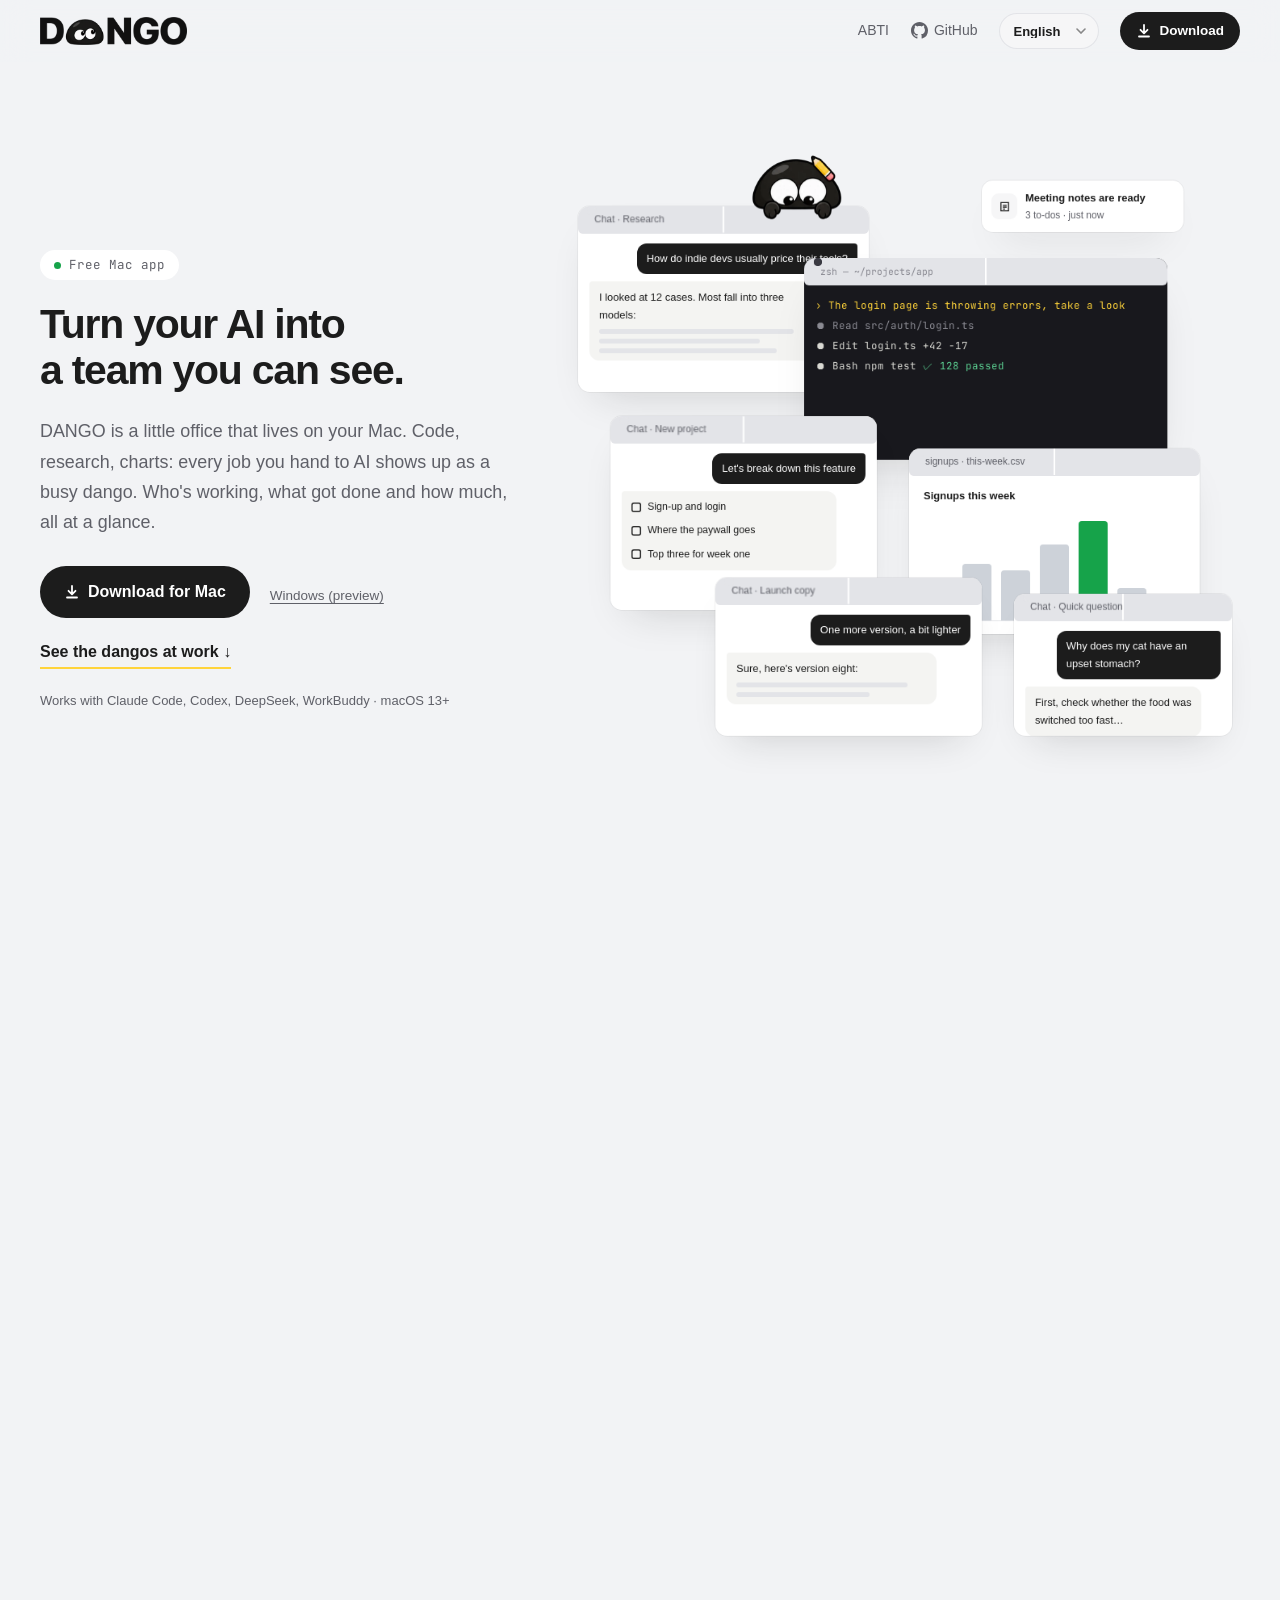
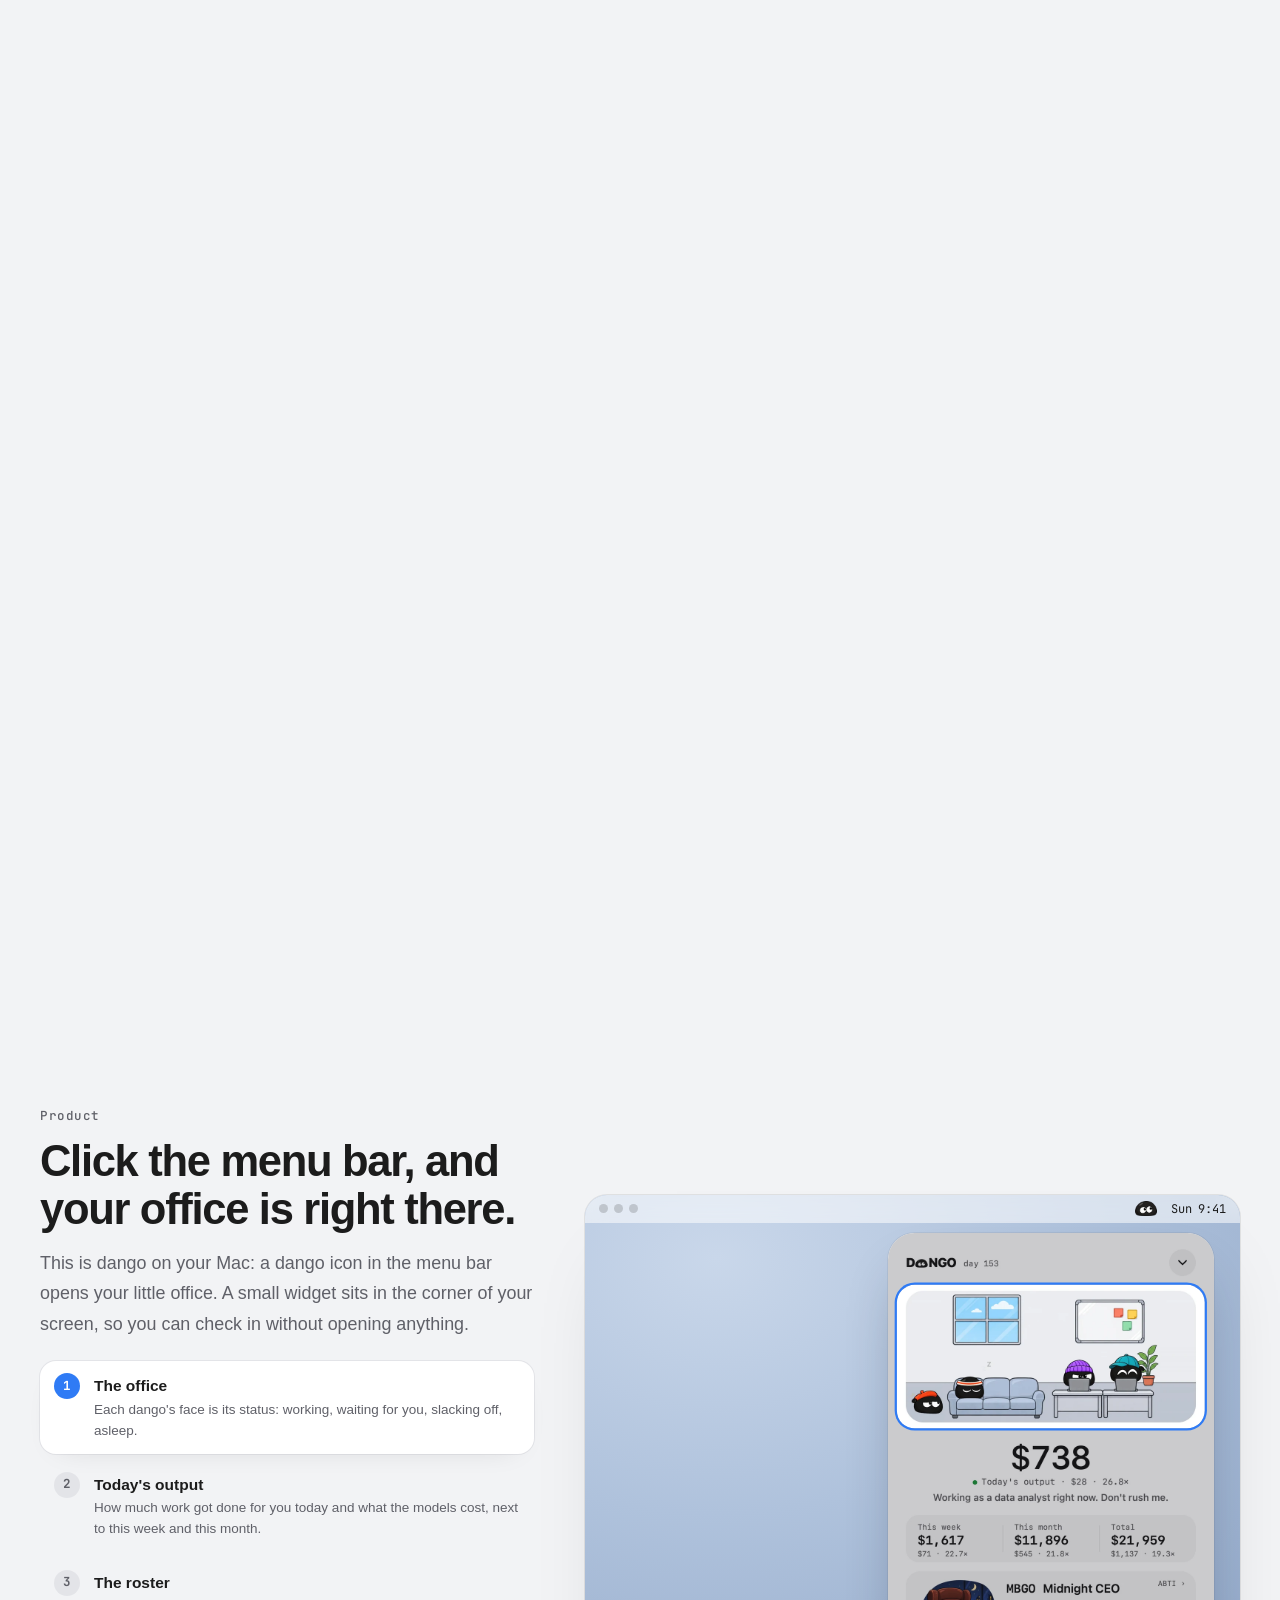
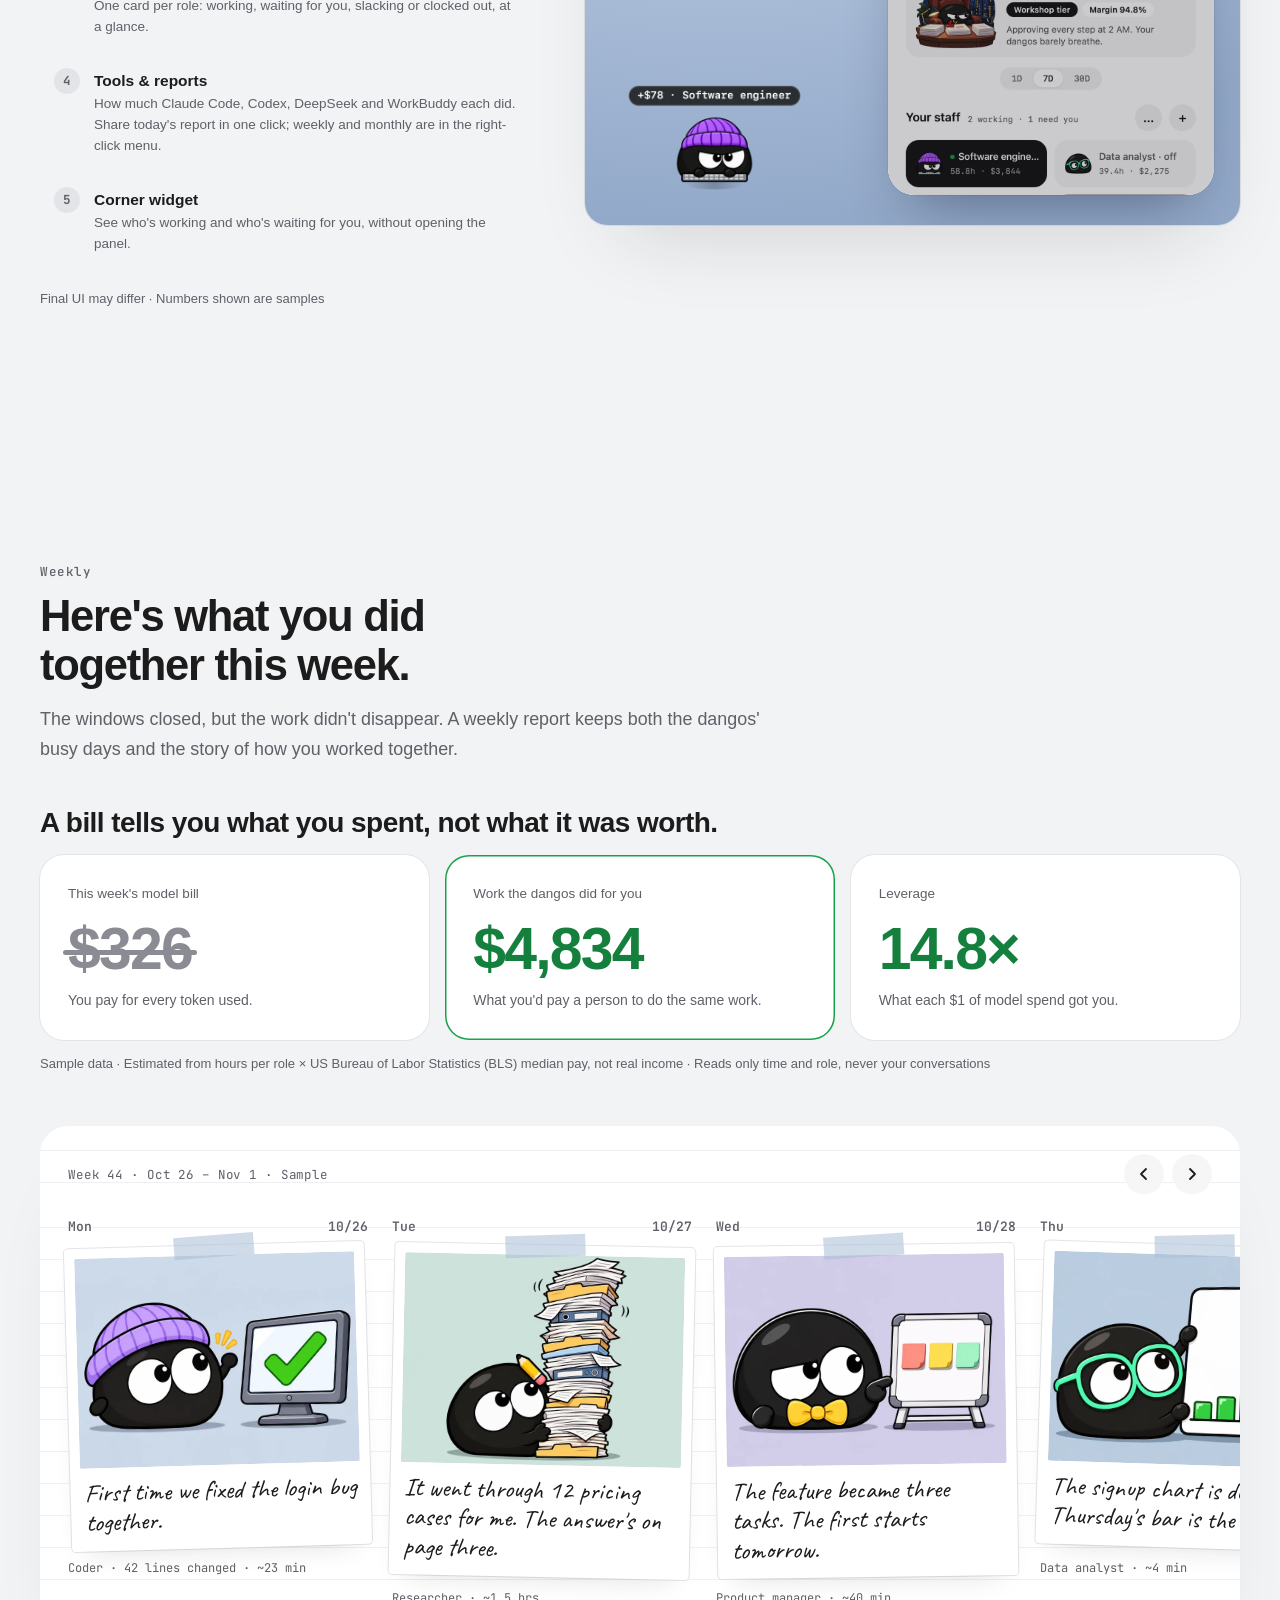
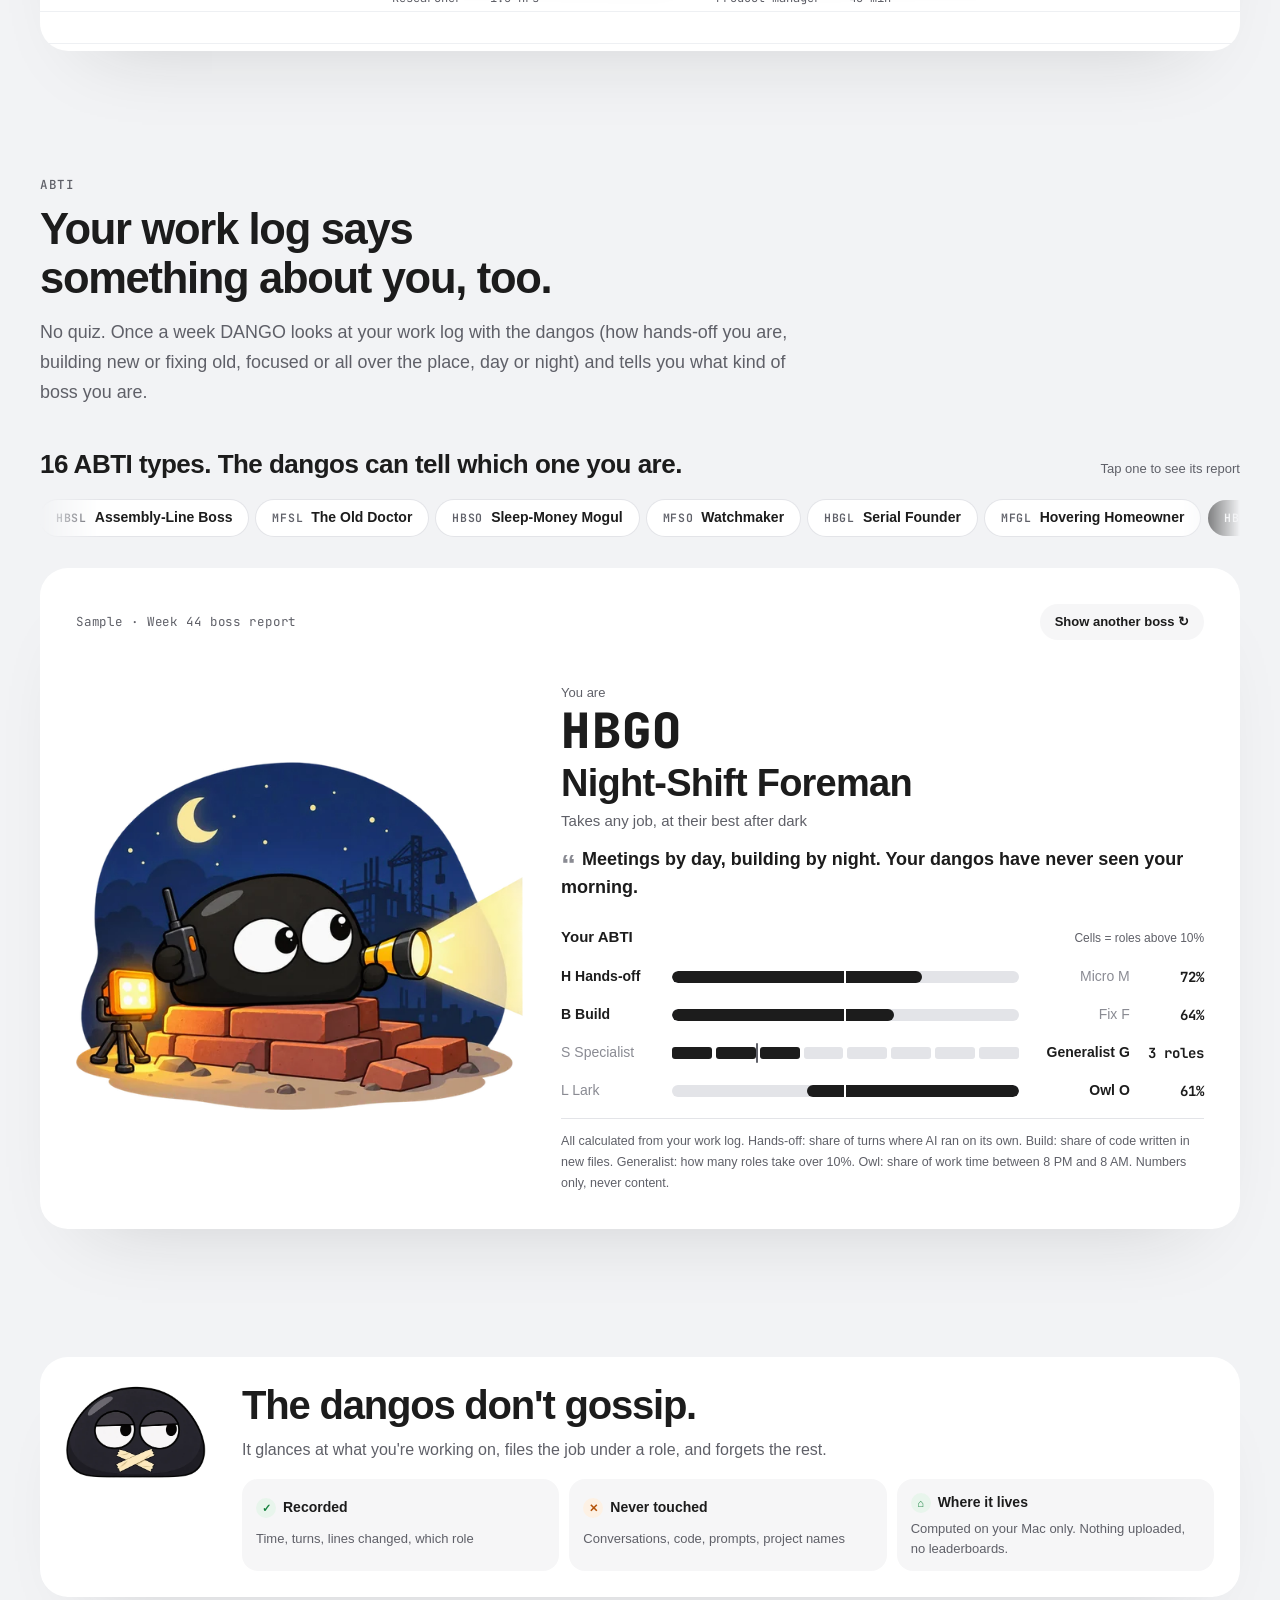
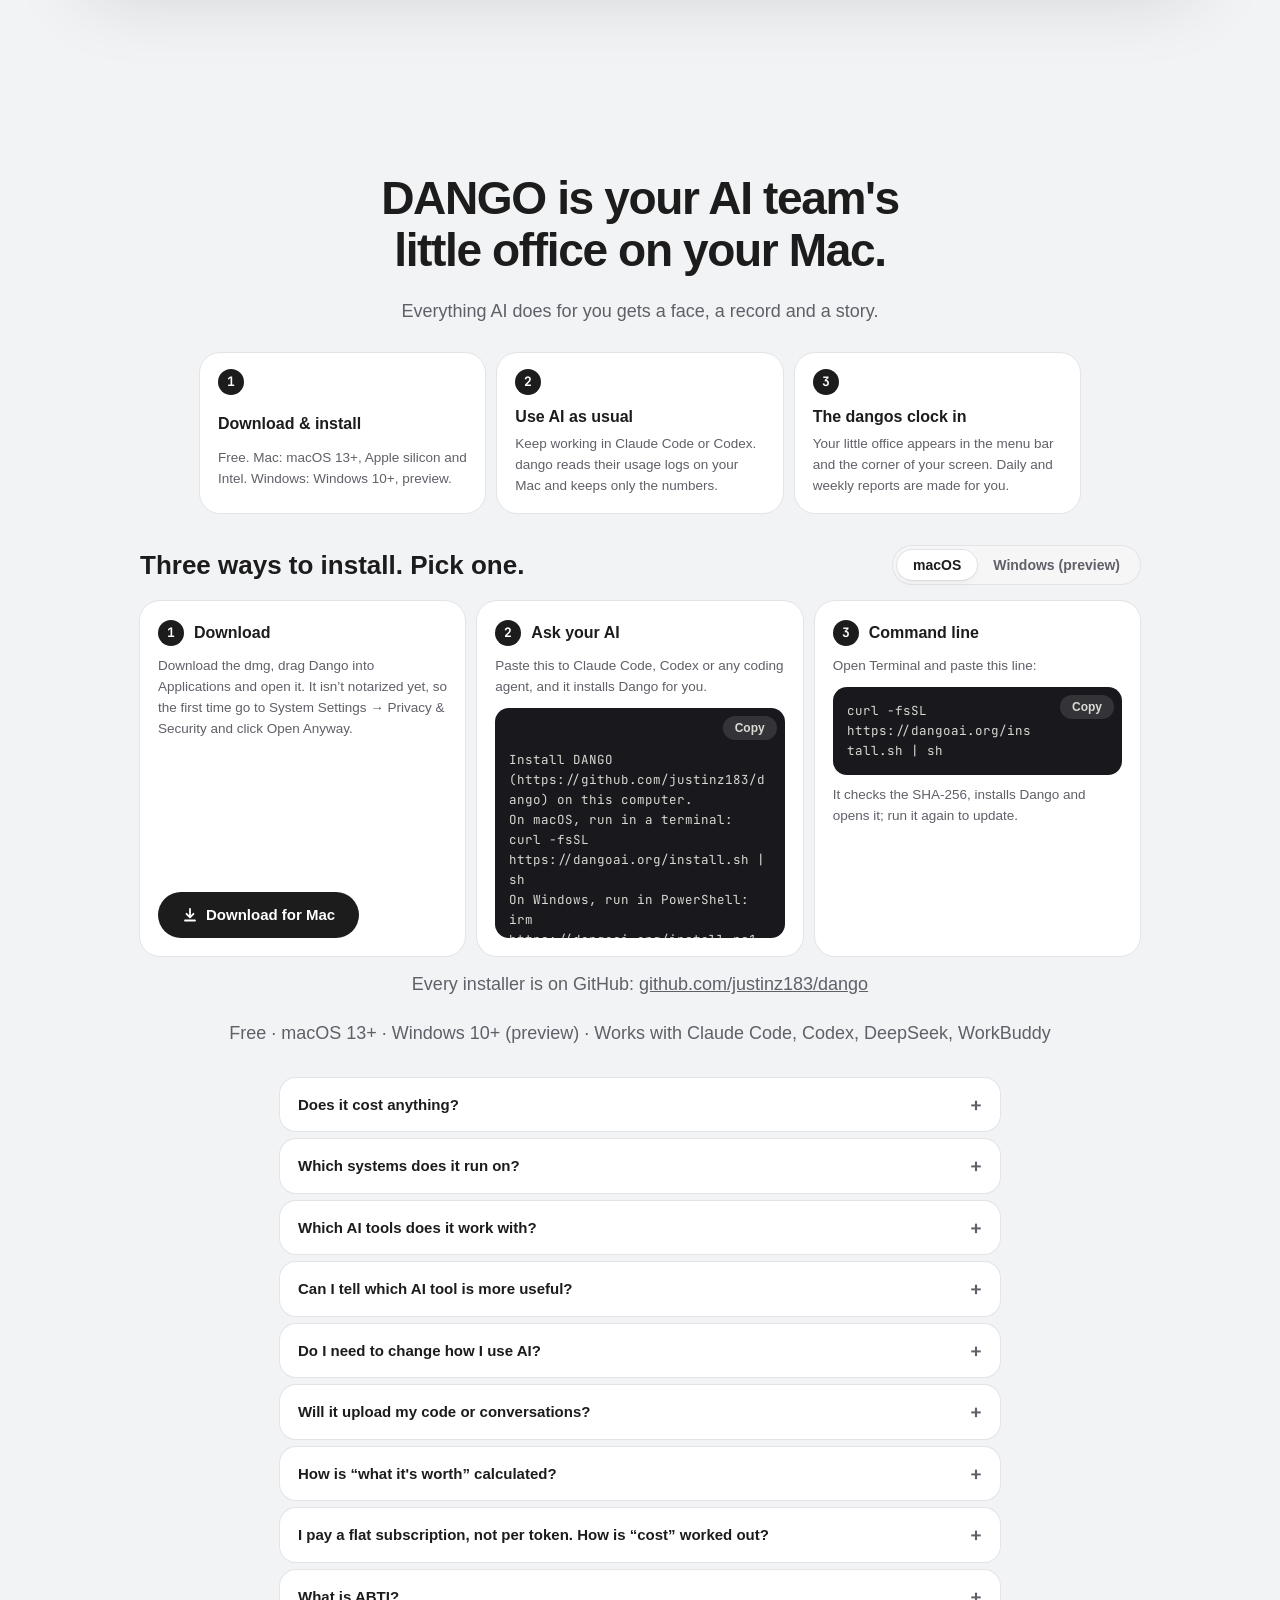
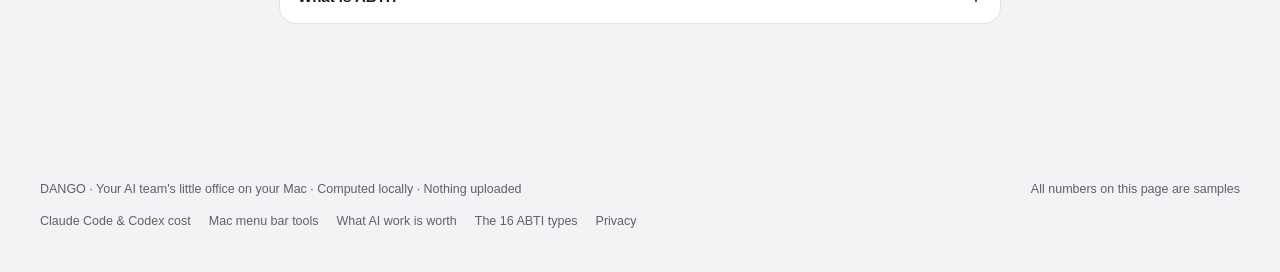
==== commit adb6c5fb: "feat(site): the launch plan's nine FAQ questions The home page FAQ now has the plan's questions in i" ====
--- a/site/index.html
+++ b/site/index.html
@@ -784,8 +784,14 @@
     <p class="fine">免费 · macOS 13 起 · Windows 10 起（预览版）· 支持 Claude Code、Codex、DeepSeek、WorkBuddy</p>
     <div class="faq">
       <details><summary>要钱吗？</summary><p>免费。</p></details>
-      <details><summary>会上传我的代码或对话吗？</summary><p>不会。全部在你的 Mac 上计算，只记时长、岗位这些数字，不读代码和 prompt，报告里也不含项目名。</p></details>
+      <details><summary>支持哪些系统？</summary><p>macOS 13 以上，Apple 芯片和 Intel 都支持；Windows 10 以上，目前是预览版。</p></details>
+      <details><summary>支持哪些 AI 工具？</summary><p>Claude Code、Codex、DeepSeek、WorkBuddy。</p></details>
+      <details><summary>能看出哪个 AI 工具更有用吗？</summary><p>能看到 Claude Code、Codex、DeepSeek、WorkBuddy 各干了多少活。</p></details>
+      <details><summary>需要改变我用 AI 的方式吗？</summary><p>不用。照常用 Claude Code、Codex 干活，DANGO 在本机读这些工具的使用记录。</p></details>
+      <details><summary>会上传我的代码或对话吗？</summary><p>不会。全部在你的 Mac 上计算，只记时长、岗位这些数字，不存代码和 prompt，分享卡上也没有项目名。</p></details>
       <details><summary>「值多少」是怎么算的？</summary><p>先按工作内容把每段时间归到一个岗位，再乘以美国劳工统计局（BLS）公布的这个职业的中位时薪。这是估算，不是实际收入。</p></details>
+      <details><summary>我是包月订阅，不按 token 付费，「花了多少」怎么算？</summary><p>按 API 官方价格算。AI 工具自己的记录里写着每次回复用了多少 token，DANGO 按 Anthropic、OpenAI、DeepSeek 官网的 API 单价，算出这些 token 按 API 买要花多少钱。包月实际付的是订阅费，通常比这个数低，所以你实际的杠杆通常比显示的更高。</p></details>
+      <details><summary>ABTI 是什么？</summary><p>16 种 ABTI 人格，看你当老板是什么样子。不用答题，DANGO 每周根据工作记录算四个维度：放权（AI 连续自己干活的回合占比）、开荒（新文件里写的代码占比）、跨界（占一成以上的岗位有几个）、夜猫（晚 8 点到早 8 点的工作时长占比）。</p></details>
     </div>
   </div>
 </section>
@@ -804,11 +810,11 @@
   var ease = function (t) { t = clamp(t); return t * t * (3 - 2 * t); };
 
   /* 中英文切换：按文字节点换文案，不动页面结构（按钮、动画、编号都保留） */
-  var EN = {"产品": "Product", "ABTI 人格": "ABTI", "下载 Mac 版": "Download for Mac", "你交给 AI 的工作散落在一个个对话窗口里。往下滚，窗口逐个关上，每关一个，就有一只团子落进你的小办公室：研究员、程序员、数据分析师、文案、产品经理、助理，还有隐藏款医生。最后是一间完整的小办公室，显示今天一起完成了 7 件事，大约相当于 46 小时的劳动，还有 1 件等你批准。": "The work you hand to AI is scattered across chat windows. Scroll down and the windows close one by one; each one leaves a dango in your little office: a researcher, a coder, a data analyst, a writer, a product manager, an assistant and a hidden doctor. At the end the office is full: 7 tasks done today, about 46 hours of work, and 1 waiting for your approval.", "Mac 应用 · 免费": "Free Mac app", "· 支持 Claude Code 等": "· for Claude Code & more", "把你的 AI，": "Turn your AI into", "变成看得见的团队。": "a team you can see.", "DANGO 是住在你 Mac 上的小办公室。写代码、查资料、做图表，你交给 AI 的工作，都有忙碌的团子来呈现。谁在干活、做了什么、完成了多少，抬眼就能看见。": "DANGO is a little office that lives on your Mac. Code, research, charts: every job you hand to AI shows up as a busy dango. Who's working, what got done and how much, all at a glance.", "看看团子怎么上班 ↓": "See the dangos at work ↓", "支持 Claude Code、Codex、DeepSeek、WorkBuddy · macOS 13 起": "Works with Claude Code, Codex, DeepSeek, WorkBuddy · macOS 13+", "已关上": "Closed", "/ 7 个窗口": "/ 7 windows", "你和 AI 一起做的事，": "What you do with AI,", "团子都替你记着。": "the dangos remember.", "写代码的归程序员，查资料的归研究员，做图表的归数据分析师。每件事做了多久、做成了什么，都记在对应的团子身上。": "Code goes to the coder, research to the researcher, charts to the data analyst. How long each job took and what came of it is logged with its dango.", "7 个窗口都关上了 ·": "All 7 windows closed ·", "今天，你和 AI": "Today, you and AI", "一起完成了这些。": "got all this done.", "做完的事": "Tasks done", "件": "", "相当于劳动": "Work done", "小时": "hrs", "等你批准": "Needs your OK", "待批准": "Needs you", "看看这一周 →": "See this week →", "示例数据 · 免费 · macOS 13 起": "Sample data · Free · macOS 13+", "你的小办公室": "Your little office", "会议纪要整理好了": "Meeting notes are ready", "3 条待办 · 刚刚": "3 to-dos · just now", "对话 · 查资料": "Chat · Research", "帮我查查独立开发者一般怎么给工具定价": "How do indie devs usually price their tools?", "整理了 12 个案例，大多数是这三种：": "I looked at 12 cases. Most fall into three models:", "› 登录页报错了，帮我看看": "› The login page is throwing errors, take a look", "对话 · 新项目": "Chat · New project", "我们来拆一下这个需求": "Let's break down this feature", "注册和登录": "Sign-up and login", "付费墙放在哪一步": "Where the paywall goes", "第一周先做哪三件": "Top three for week one", "注册量 · 本周.csv": "signups · this-week.csv", "本周注册量": "Signups this week", "对话 · 发布文案": "Chat · Launch copy", "再来一版，轻松一点": "One more version, a bit lighter", "好的，这是第八版：": "Sure, here's version eight:", "对话 · 随手一问": "Chat · Quick question", "猫为什么会拉肚子？": "Why does my cat have an upset stomach?", "先看看是不是换粮太快了……": "First, check whether the food was switched too fast…", "会议纪要，3 条待办": "Meeting notes, 3 to-dos", "今天的日报整理好了": "Today's report is ready", "整理了 12 个定价案例": "Gathered 12 pricing cases", "在忙 · 查竞品": "Busy · scanning competitors", "第八版文案写好了": "Copy v8 is written", "休息中 · 交完第八版": "Resting · v8 delivered", "注册量的图画好了": "Signup chart is done", "批准": "Approve", "修好了登录页的报错": "Fixed the login error", "在忙 · 改代码": "Busy · coding", "隐藏款医生：先别换粮": "Hidden doctor: hold off on the new food", "隐藏款 · 医生来过": "Hidden · the doctor stopped by", "需求拆成了三件事": "Split the feature into three", "需求拆好了": "Feature broken down", "点一下菜单栏，办公室就在眼前。": "Click the menu bar, and your office is right there.", "这是 dango 在 Mac 上的样子：菜单栏里一个团子图标，点开就是你的小办公室。屏幕角落还有一个小组件，不打开也看得到。": "This is dango on your Mac: a dango icon in the menu bar opens your little office. A small widget sits in the corner of your screen, so you can check in without opening anything.", "办公室": "The office", "团子的表情就是状态：在干、等你批准、摸鱼、睡着了。": "Each dango's face is its status: working, waiting for you, slacking off, asleep.", "今天的产出": "Today's output", "今天替你做了多少活、花了多少模型钱，和本周、本月放在一起看。": "How much work got done for you today and what the models cost, next to this week and this month.", "员工名册": "The roster", "每个岗位一张牌：在干、等你批准、摸鱼还是下班，一眼就知道。": "One card per role: working, waiting for you, slacking or clocked out, at a glance.", "工具和日报": "Tools & reports", "Claude Code、Codex、DeepSeek、WorkBuddy 各干了多少；一键分享今天的日报，周报月报在右键菜单。": "How much Claude Code, Codex, DeepSeek and WorkBuddy each did. Share today's report in one click; weekly and monthly are in the right-click menu.", "角落小组件": "Corner widget", "不用打开面板，也知道谁在干、谁在等你批准。": "See who's working and who's waiting for you, without opening the panel.", "产品界面以实际版本为准 · 图中数字为示例": "Final UI may differ · Numbers shown are samples", "周日 9:41": "Sun 9:41", "休息区": "Lounge", "工作区": "Desks", "文文 · 研研 · 剪剪": "Wren · Rae · Clip", "idle · 摸鱼": "idle · slacking", "码哥": "Cody", "waiting · 等你批准": "waiting · needs your OK", "阿析 · 数据分析师": "Ana · Data analyst", "今天的产出 · 单日纪录": "Today's output · daily record", "哇～阿析当了一天数据分析师，花 $184 赚回 14 倍": "Whoa, Ana was a data analyst all day: spent $184, earned back 14×", "今日": "Today", "本周": "This week", "本月": "This month", "总计": "All time", "1 在干 · 1 等你批准 · 3 摸鱼": "1 working · 1 needs you · 3 slacking", "阿析 · 在干": "Ana · working", "数据分析师 · $2,413": "Data analyst · $2,413", "码哥 · 等你批准": "Cody · needs your OK", "一条命令 · 点开批准": "One command · tap to approve", "文文 · 摸鱼": "Wren · slacking", "文案写作 · $1,268": "Copywriter · $1,268", "研研 · 摸鱼": "Rae · slacking", "研究员 · $1,132": "Researcher · $1,132", "剪剪 · 睡了": "Clip · asleep", "视频剪辑 · $997": "Video editor · $997", "测测 · 下班": "Tess · off duty", "测试工程师 · $710": "QA engineer · $710", "还有 5 种 · $745 · 都下班了": "5 more roles · $745 · all off duty", "Claude Code 与 Codex": "Claude Code & Codex", "30D · 产出 ÷ 花费": "30D · output ÷ cost", "最近 30 天": "Last 30 days", "导出今日日报": "Export today's report", "~/Pictures/dango · 周报 月报 年报 在右键菜单 · BLS 中位时薪折算": "~/Pictures/dango · weekly, monthly, yearly in the right-click menu · BLS median wages", "码哥 · 软件工程师": "Cody · Software engineer", "卡住了，等你批准一条命令": "Stuck: needs your OK on a command", "阿析还在干 · 今天 $2,580": "Ana still working · today $2,580", "周报": "Weekly", "这一周，你们一起做了这些。": "Here's what you did together this week.", "窗口关上了，事情没有消失。一张周报记下的，既有团子的忙碌，也有你们一起工作的故事。": "The windows closed, but the work didn't disappear. A weekly report keeps both the dangos' busy days and the story of how you worked together.", "账单只告诉你花了多少，没告诉你值多少。": "A bill tells you what you spent, not what it was worth.", "这周的模型账单": "This week's model bill", "token 用了多少，就扣多少钱。": "You pay for every token used.", "团子替你做的活": "Work the dangos did for you", "同样的活，请人来做要付的工钱。": "What you'd pay a person to do the same work.", "杠杆": "Leverage", "每花 1 美元模型钱，换回的活值多少。": "What each $1 of model spend got you.", "示例数据 · 工钱按职业用时 × 美国劳工统计局（BLS）中位时薪估算，不是实际收入 · 只读用时和岗位，不读对话内容": "Sample data · Estimated from hours per role × US Bureau of Labor Statistics (BLS) median pay, not real income · Reads only time and role, never your conversations", "第 44 周 · 10 月 26 日 – 11 月 1 日 · 示例": "Week 44 · Oct 26 – Nov 1 · Sample", "周一": "Mon", "周二": "Tue", "周三": "Wed", "周四": "Thu", "周五": "Fri", "周六": "Sat", "第一次一起把登录页的 bug 修好了。": "First time we fixed the login bug together.", "程序员 · 改了 42 行 · 约 23 分钟": "Coder · 42 lines changed · ~23 min", "它帮我翻了 12 个定价案例，结论在第三页。": "It went through 12 pricing cases for me. The answer's on page three.", "研究员 · 约 1.5 小时": "Researcher · ~1.5 hrs", "需求拆成了三件事，第一件明天开工。": "The feature became three tasks. The first starts tomorrow.", "产品经理 · 约 40 分钟": "Product manager · ~40 min", "注册量的图画好了，周四那根柱子最高。": "The signup chart is done. Thursday's bar is the tallest.", "数据分析师 · 约 4 分钟": "Data analyst · ~4 min", "第八版文案定稿了。最后用的，是第一版。": "Copy v8 is final. We went with v1.", "文案 · 约 2.3 小时": "Writer · ~2.3 hrs", "随手问了句猫为什么拉肚子，隐藏款医生来了。": "Asked why my cat had an upset stomach. The hidden doctor showed up.", "医生 ✦ 隐藏款 · 一次问诊 15 分钟": "Doctor ✦ Hidden · one 15-min consult", "这一周，团子们一共干了": "This week the dangos worked", "数据分析师": "Data analyst", "程序员": "Coder", "研究员": "Researcher", "文案": "Writer", "40 小时": "40 hrs", "25 小时": "25 hrs", "14 小时": "14 hrs", "10 小时": "10 hrs", "按岗位分 · 金额是同样的活请人来做的工钱": "By role · what you'd pay a person for the same work", "这周最忙的是数据分析师": "Busiest this week: data analyst", "工作记录里，也藏着你的样子。": "Your work log says something about you, too.", "DANGO 不让你答题。它每周看一眼你和团子的工作记录：放手多少、开荒还是修缮、专精还是跨界、白天还是夜里，然后告诉你，你是哪一种老板。": "No quiz. Once a week DANGO looks at your work log with the dangos (how hands-off you are, building new or fixing old, focused or all over the place, day or night) and tells you what kind of boss you are.", "16 种 ABTI 人格，团子认得出你是哪一种。": "16 ABTI types. The dangos can tell which one you are.", "点一张，看它的报告": "Tap one to see its report", "示例 · 第 44 周老板报告": "Sample · Week 44 boss report", "换一位老板看看 ↻": "Show another boss ↻", "你是": "You are", "你的 ABTI": "Your ABTI", "格子 = 占一成以上的岗位": "Cells = roles above 10%", "全部从工作记录里自动算：放权看 AI 连续自己干活的回合占比，开荒看新文件里写的代码占比，跨界看占一成以上的岗位有几个，夜猫看晚 8 点到早 8 点的工作时长占比。只看数字，不看内容。": "All calculated from your work log. Hands-off: share of turns where AI ran on its own. Build: share of code written in new files. Generalist: how many roles take over 10%. Owl: share of work time between 8 PM and 8 AM. Numbers only, never content.", "H 放权": "H Hands-off", "微操 M": "Micro M", "B 开荒": "B Build", "修缮 F": "Fix F", "S 专精": "S Specialist", "跨界 G": "Generalist G", "L 早鸟": "L Lark", "夜猫 O": "Owl O", "团子嘴很严。": "The dangos don't gossip.", "它只看一眼你在聊哪一行，认出这单活该归哪个岗位，然后就忘掉。": "It glances at what you're working on, files the job under a role, and forgets the rest.", "记下的": "Recorded", "时长、回合数、改了多少行、归哪个岗位": "Time, turns, lines changed, which role", "不碰的": "Never touched", "对话内容、代码、prompt、项目名": "Conversations, code, prompts, project names", "放在哪": "Where it lives", "只在你的 Mac 上算，不上传，也不和别人排名": "Computed on your Mac only. Nothing uploaded, no leaderboards.", "DANGO 是住在你 Mac 上的": "DANGO is your AI team's", "AI 团队小办公室。": "little office on your Mac.", "让 AI 为你做的事，有身影、有记录，也有故事。": "Everything AI does for you gets a face, a record and a story.", "下载安装": "Download & install", "免费。Mac：macOS 13 起，Apple 芯片和 Intel；Windows：Windows 10 起，预览版。": "Free. Mac: macOS 13+, Apple silicon and Intel. Windows: Windows 10+, preview.", "照常用 AI": "Use AI as usual", "继续用 Claude Code、Codex 干活。dango 在本机读这些工具的使用记录，只记数字。": "Keep working in Claude Code or Codex. dango reads their usage logs on your Mac and keeps only the numbers.", "团子上班": "The dangos clock in", "菜单栏和屏幕角落出现你的小办公室，日报、周报自动生成。": "Your little office appears in the menu bar and the corner of your screen. Daily and weekly reports are made for you.", "免费 · macOS 13 起 · Windows 10 起（预览版）· 支持 Claude Code、Codex、DeepSeek、WorkBuddy": "Free · macOS 13+ · Windows 10+ (preview) · Works with Claude Code, Codex, DeepSeek, WorkBuddy", "要钱吗？": "Does it cost anything?", "免费。": "No, it's free.", "会上传我的代码或对话吗？": "Will it upload my code or conversations?", "不会。全部在你的 Mac 上计算，只记时长、岗位这些数字，不读代码和 prompt，报告里也不含项目名。": "No. Everything is computed on your Mac. It keeps only numbers like time and role, never reads your code or prompts, and reports leave out project names.", "「值多少」是怎么算的？": "How is “what it's worth” calculated?", "先按工作内容把每段时间归到一个岗位，再乘以美国劳工统计局（BLS）公布的这个职业的中位时薪。这是估算，不是实际收入。": "Each block of time is assigned to a role based on the work, then multiplied by that occupation's median hourly wage from the US Bureau of Labor Statistics (BLS). It's an estimate, not real income.", "DANGO · 住在你 Mac 上的 AI 团队小办公室 · 全在本机算 · 不上传": "DANGO · Your AI team's little office on your Mac · Computed locally · Nothing uploaded", "页面上的数字都是示例": "All numbers on this page are samples", "说明": "Guides", "Claude Code 和 Codex 花了多少": "Claude Code & Codex cost", "Mac 菜单栏工具": "Mac menu bar tools", "AI 的活值多少钱": "What AI work is worth", "16 种 ABTI 人格": "The 16 ABTI types", "隐私说明": "Privacy", "DANGO 首页": "DANGO home", "主导航": "Main navigation", "窗口关上以后": "After the windows close", "上一页": "Previous", "下一页": "Next", "本周周报": "This week's report", "切换语言": "Switch language", "下载": "Download", "下载 Windows 版": "Download for Windows", "Windows 版（预览）": "Windows (preview)", "三种方式安装，选一种。": "Three ways to install. Pick one.", "选择系统": "Choose your system", "Windows（预览版）": "Windows (preview)", "直接下载": "Download", "下载 dmg，把 Dango 拖进「应用程序」再打开。还没做公证，第一次打开要去「系统设置 → 隐私与安全性」点「仍要打开」。": "Download the dmg, drag Dango into Applications and open it. It isn’t notarized yet, so the first time go to System Settings → Privacy & Security and click Open Anyway.", "运行安装程序，只装给你自己，不用管理员权限。还没签名，SmartScreen 拦的时候点「更多信息 → 仍要运行」。": "Run the installer; it installs for you only, without admin rights. It isn’t signed yet: if SmartScreen stops it, click More info → Run anyway.", "让 AI 帮你装": "Ask your AI", "把这段话发给 Claude Code、Codex 或别的 AI 编程助手，它会替你装好。": "Paste this to Claude Code, Codex or any coding agent, and it installs Dango for you.", "帮我在这台电脑上安装 DANGO（https://github.com/justinz183/dango）。\nmacOS 在终端里运行：curl -fsSL https://dangoai.org/install.sh | sh\nWindows 在 PowerShell 里运行：irm https://dangoai.org/install.ps1 | iex\n脚本会从 GitHub 下载最新版本，校验 SHA-256，然后打开 App。\n装好以后告诉我 Dango 装在哪里、有没有在运行。": "Install DANGO (https://github.com/justinz183/dango) on this computer.\nOn macOS, run in a terminal:  curl -fsSL https://dangoai.org/install.sh | sh\nOn Windows, run in PowerShell: irm https://dangoai.org/install.ps1 | iex\nThe script downloads the latest release from GitHub, checks its SHA-256 and opens the app.\nWhen it's done, tell me where Dango was installed and whether it is running.", "复制": "Copy", "已复制": "Copied", "命令行": "Command line", "打开「终端」，粘贴这一行：": "Open Terminal and paste this line:", "打开 PowerShell，粘贴这一行：": "Open PowerShell and paste this line:", "会校验 SHA-256，装好自动打开；再运行一次就是更新。": "It checks the SHA-256, installs Dango and opens it; run it again to update.", "安装包都在 GitHub 上：": "Every installer is on GitHub: "};
+  var EN = {"产品": "Product", "ABTI 人格": "ABTI", "下载 Mac 版": "Download for Mac", "你交给 AI 的工作散落在一个个对话窗口里。往下滚，窗口逐个关上，每关一个，就有一只团子落进你的小办公室：研究员、程序员、数据分析师、文案、产品经理、助理，还有隐藏款医生。最后是一间完整的小办公室，显示今天一起完成了 7 件事，大约相当于 46 小时的劳动，还有 1 件等你批准。": "The work you hand to AI is scattered across chat windows. Scroll down and the windows close one by one; each one leaves a dango in your little office: a researcher, a coder, a data analyst, a writer, a product manager, an assistant and a hidden doctor. At the end the office is full: 7 tasks done today, about 46 hours of work, and 1 waiting for your approval.", "Mac 应用 · 免费": "Free Mac app", "· 支持 Claude Code 等": "· for Claude Code & more", "把你的 AI，": "Turn your AI into", "变成看得见的团队。": "a team you can see.", "DANGO 是住在你 Mac 上的小办公室。写代码、查资料、做图表，你交给 AI 的工作，都有忙碌的团子来呈现。谁在干活、做了什么、完成了多少，抬眼就能看见。": "DANGO is a little office that lives on your Mac. Code, research, charts: every job you hand to AI shows up as a busy dango. Who's working, what got done and how much, all at a glance.", "看看团子怎么上班 ↓": "See the dangos at work ↓", "支持 Claude Code、Codex、DeepSeek、WorkBuddy · macOS 13 起": "Works with Claude Code, Codex, DeepSeek, WorkBuddy · macOS 13+", "已关上": "Closed", "/ 7 个窗口": "/ 7 windows", "你和 AI 一起做的事，": "What you do with AI,", "团子都替你记着。": "the dangos remember.", "写代码的归程序员，查资料的归研究员，做图表的归数据分析师。每件事做了多久、做成了什么，都记在对应的团子身上。": "Code goes to the coder, research to the researcher, charts to the data analyst. How long each job took and what came of it is logged with its dango.", "7 个窗口都关上了 ·": "All 7 windows closed ·", "今天，你和 AI": "Today, you and AI", "一起完成了这些。": "got all this done.", "做完的事": "Tasks done", "件": "", "相当于劳动": "Work done", "小时": "hrs", "等你批准": "Needs your OK", "待批准": "Needs you", "看看这一周 →": "See this week →", "示例数据 · 免费 · macOS 13 起": "Sample data · Free · macOS 13+", "你的小办公室": "Your little office", "会议纪要整理好了": "Meeting notes are ready", "3 条待办 · 刚刚": "3 to-dos · just now", "对话 · 查资料": "Chat · Research", "帮我查查独立开发者一般怎么给工具定价": "How do indie devs usually price their tools?", "整理了 12 个案例，大多数是这三种：": "I looked at 12 cases. Most fall into three models:", "› 登录页报错了，帮我看看": "› The login page is throwing errors, take a look", "对话 · 新项目": "Chat · New project", "我们来拆一下这个需求": "Let's break down this feature", "注册和登录": "Sign-up and login", "付费墙放在哪一步": "Where the paywall goes", "第一周先做哪三件": "Top three for week one", "注册量 · 本周.csv": "signups · this-week.csv", "本周注册量": "Signups this week", "对话 · 发布文案": "Chat · Launch copy", "再来一版，轻松一点": "One more version, a bit lighter", "好的，这是第八版：": "Sure, here's version eight:", "对话 · 随手一问": "Chat · Quick question", "猫为什么会拉肚子？": "Why does my cat have an upset stomach?", "先看看是不是换粮太快了……": "First, check whether the food was switched too fast…", "会议纪要，3 条待办": "Meeting notes, 3 to-dos", "今天的日报整理好了": "Today's report is ready", "整理了 12 个定价案例": "Gathered 12 pricing cases", "在忙 · 查竞品": "Busy · scanning competitors", "第八版文案写好了": "Copy v8 is written", "休息中 · 交完第八版": "Resting · v8 delivered", "注册量的图画好了": "Signup chart is done", "批准": "Approve", "修好了登录页的报错": "Fixed the login error", "在忙 · 改代码": "Busy · coding", "隐藏款医生：先别换粮": "Hidden doctor: hold off on the new food", "隐藏款 · 医生来过": "Hidden · the doctor stopped by", "需求拆成了三件事": "Split the feature into three", "需求拆好了": "Feature broken down", "点一下菜单栏，办公室就在眼前。": "Click the menu bar, and your office is right there.", "这是 dango 在 Mac 上的样子：菜单栏里一个团子图标，点开就是你的小办公室。屏幕角落还有一个小组件，不打开也看得到。": "This is dango on your Mac: a dango icon in the menu bar opens your little office. A small widget sits in the corner of your screen, so you can check in without opening anything.", "办公室": "The office", "团子的表情就是状态：在干、等你批准、摸鱼、睡着了。": "Each dango's face is its status: working, waiting for you, slacking off, asleep.", "今天的产出": "Today's output", "今天替你做了多少活、花了多少模型钱，和本周、本月放在一起看。": "How much work got done for you today and what the models cost, next to this week and this month.", "员工名册": "The roster", "每个岗位一张牌：在干、等你批准、摸鱼还是下班，一眼就知道。": "One card per role: working, waiting for you, slacking or clocked out, at a glance.", "工具和日报": "Tools & reports", "Claude Code、Codex、DeepSeek、WorkBuddy 各干了多少；一键分享今天的日报，周报月报在右键菜单。": "How much Claude Code, Codex, DeepSeek and WorkBuddy each did. Share today's report in one click; weekly and monthly are in the right-click menu.", "角落小组件": "Corner widget", "不用打开面板，也知道谁在干、谁在等你批准。": "See who's working and who's waiting for you, without opening the panel.", "产品界面以实际版本为准 · 图中数字为示例": "Final UI may differ · Numbers shown are samples", "周日 9:41": "Sun 9:41", "休息区": "Lounge", "工作区": "Desks", "文文 · 研研 · 剪剪": "Wren · Rae · Clip", "idle · 摸鱼": "idle · slacking", "码哥": "Cody", "waiting · 等你批准": "waiting · needs your OK", "阿析 · 数据分析师": "Ana · Data analyst", "今天的产出 · 单日纪录": "Today's output · daily record", "哇～阿析当了一天数据分析师，花 $184 赚回 14 倍": "Whoa, Ana was a data analyst all day: spent $184, earned back 14×", "今日": "Today", "本周": "This week", "本月": "This month", "总计": "All time", "1 在干 · 1 等你批准 · 3 摸鱼": "1 working · 1 needs you · 3 slacking", "阿析 · 在干": "Ana · working", "数据分析师 · $2,413": "Data analyst · $2,413", "码哥 · 等你批准": "Cody · needs your OK", "一条命令 · 点开批准": "One command · tap to approve", "文文 · 摸鱼": "Wren · slacking", "文案写作 · $1,268": "Copywriter · $1,268", "研研 · 摸鱼": "Rae · slacking", "研究员 · $1,132": "Researcher · $1,132", "剪剪 · 睡了": "Clip · asleep", "视频剪辑 · $997": "Video editor · $997", "测测 · 下班": "Tess · off duty", "测试工程师 · $710": "QA engineer · $710", "还有 5 种 · $745 · 都下班了": "5 more roles · $745 · all off duty", "Claude Code 与 Codex": "Claude Code & Codex", "30D · 产出 ÷ 花费": "30D · output ÷ cost", "最近 30 天": "Last 30 days", "导出今日日报": "Export today's report", "~/Pictures/dango · 周报 月报 年报 在右键菜单 · BLS 中位时薪折算": "~/Pictures/dango · weekly, monthly, yearly in the right-click menu · BLS median wages", "码哥 · 软件工程师": "Cody · Software engineer", "卡住了，等你批准一条命令": "Stuck: needs your OK on a command", "阿析还在干 · 今天 $2,580": "Ana still working · today $2,580", "周报": "Weekly", "这一周，你们一起做了这些。": "Here's what you did together this week.", "窗口关上了，事情没有消失。一张周报记下的，既有团子的忙碌，也有你们一起工作的故事。": "The windows closed, but the work didn't disappear. A weekly report keeps both the dangos' busy days and the story of how you worked together.", "账单只告诉你花了多少，没告诉你值多少。": "A bill tells you what you spent, not what it was worth.", "这周的模型账单": "This week's model bill", "token 用了多少，就扣多少钱。": "You pay for every token used.", "团子替你做的活": "Work the dangos did for you", "同样的活，请人来做要付的工钱。": "What you'd pay a person to do the same work.", "杠杆": "Leverage", "每花 1 美元模型钱，换回的活值多少。": "What each $1 of model spend got you.", "示例数据 · 工钱按职业用时 × 美国劳工统计局（BLS）中位时薪估算，不是实际收入 · 只读用时和岗位，不读对话内容": "Sample data · Estimated from hours per role × US Bureau of Labor Statistics (BLS) median pay, not real income · Reads only time and role, never your conversations", "第 44 周 · 10 月 26 日 – 11 月 1 日 · 示例": "Week 44 · Oct 26 – Nov 1 · Sample", "周一": "Mon", "周二": "Tue", "周三": "Wed", "周四": "Thu", "周五": "Fri", "周六": "Sat", "第一次一起把登录页的 bug 修好了。": "First time we fixed the login bug together.", "程序员 · 改了 42 行 · 约 23 分钟": "Coder · 42 lines changed · ~23 min", "它帮我翻了 12 个定价案例，结论在第三页。": "It went through 12 pricing cases for me. The answer's on page three.", "研究员 · 约 1.5 小时": "Researcher · ~1.5 hrs", "需求拆成了三件事，第一件明天开工。": "The feature became three tasks. The first starts tomorrow.", "产品经理 · 约 40 分钟": "Product manager · ~40 min", "注册量的图画好了，周四那根柱子最高。": "The signup chart is done. Thursday's bar is the tallest.", "数据分析师 · 约 4 分钟": "Data analyst · ~4 min", "第八版文案定稿了。最后用的，是第一版。": "Copy v8 is final. We went with v1.", "文案 · 约 2.3 小时": "Writer · ~2.3 hrs", "随手问了句猫为什么拉肚子，隐藏款医生来了。": "Asked why my cat had an upset stomach. The hidden doctor showed up.", "医生 ✦ 隐藏款 · 一次问诊 15 分钟": "Doctor ✦ Hidden · one 15-min consult", "这一周，团子们一共干了": "This week the dangos worked", "数据分析师": "Data analyst", "程序员": "Coder", "研究员": "Researcher", "文案": "Writer", "40 小时": "40 hrs", "25 小时": "25 hrs", "14 小时": "14 hrs", "10 小时": "10 hrs", "按岗位分 · 金额是同样的活请人来做的工钱": "By role · what you'd pay a person for the same work", "这周最忙的是数据分析师": "Busiest this week: data analyst", "工作记录里，也藏着你的样子。": "Your work log says something about you, too.", "DANGO 不让你答题。它每周看一眼你和团子的工作记录：放手多少、开荒还是修缮、专精还是跨界、白天还是夜里，然后告诉你，你是哪一种老板。": "No quiz. Once a week DANGO looks at your work log with the dangos (how hands-off you are, building new or fixing old, focused or all over the place, day or night) and tells you what kind of boss you are.", "16 种 ABTI 人格，团子认得出你是哪一种。": "16 ABTI types. The dangos can tell which one you are.", "点一张，看它的报告": "Tap one to see its report", "示例 · 第 44 周老板报告": "Sample · Week 44 boss report", "换一位老板看看 ↻": "Show another boss ↻", "你是": "You are", "你的 ABTI": "Your ABTI", "格子 = 占一成以上的岗位": "Cells = roles above 10%", "全部从工作记录里自动算：放权看 AI 连续自己干活的回合占比，开荒看新文件里写的代码占比，跨界看占一成以上的岗位有几个，夜猫看晚 8 点到早 8 点的工作时长占比。只看数字，不看内容。": "All calculated from your work log. Hands-off: share of turns where AI ran on its own. Build: share of code written in new files. Generalist: how many roles take over 10%. Owl: share of work time between 8 PM and 8 AM. Numbers only, never content.", "H 放权": "H Hands-off", "微操 M": "Micro M", "B 开荒": "B Build", "修缮 F": "Fix F", "S 专精": "S Specialist", "跨界 G": "Generalist G", "L 早鸟": "L Lark", "夜猫 O": "Owl O", "团子嘴很严。": "The dangos don't gossip.", "它只看一眼你在聊哪一行，认出这单活该归哪个岗位，然后就忘掉。": "It glances at what you're working on, files the job under a role, and forgets the rest.", "记下的": "Recorded", "时长、回合数、改了多少行、归哪个岗位": "Time, turns, lines changed, which role", "不碰的": "Never touched", "对话内容、代码、prompt、项目名": "Conversations, code, prompts, project names", "放在哪": "Where it lives", "只在你的 Mac 上算，不上传，也不和别人排名": "Computed on your Mac only. Nothing uploaded, no leaderboards.", "DANGO 是住在你 Mac 上的": "DANGO is your AI team's", "AI 团队小办公室。": "little office on your Mac.", "让 AI 为你做的事，有身影、有记录，也有故事。": "Everything AI does for you gets a face, a record and a story.", "下载安装": "Download & install", "免费。Mac：macOS 13 起，Apple 芯片和 Intel；Windows：Windows 10 起，预览版。": "Free. Mac: macOS 13+, Apple silicon and Intel. Windows: Windows 10+, preview.", "照常用 AI": "Use AI as usual", "继续用 Claude Code、Codex 干活。dango 在本机读这些工具的使用记录，只记数字。": "Keep working in Claude Code or Codex. dango reads their usage logs on your Mac and keeps only the numbers.", "团子上班": "The dangos clock in", "菜单栏和屏幕角落出现你的小办公室，日报、周报自动生成。": "Your little office appears in the menu bar and the corner of your screen. Daily and weekly reports are made for you.", "免费 · macOS 13 起 · Windows 10 起（预览版）· 支持 Claude Code、Codex、DeepSeek、WorkBuddy": "Free · macOS 13+ · Windows 10+ (preview) · Works with Claude Code, Codex, DeepSeek, WorkBuddy", "要钱吗？": "Does it cost anything?", "免费。": "No, it's free.", "会上传我的代码或对话吗？": "Will it upload my code or conversations?", "「值多少」是怎么算的？": "How is “what it's worth” calculated?", "支持哪些系统？": "Which systems does it run on?", "macOS 13 以上，Apple 芯片和 Intel 都支持；Windows 10 以上，目前是预览版。": "macOS 13 or later, on Apple silicon and Intel. Windows 10 or later, currently in preview.", "支持哪些 AI 工具？": "Which AI tools does it work with?", "Claude Code、Codex、DeepSeek、WorkBuddy。": "Claude Code, Codex, DeepSeek and WorkBuddy.", "能看出哪个 AI 工具更有用吗？": "Can I tell which AI tool is more useful?", "能看到 Claude Code、Codex、DeepSeek、WorkBuddy 各干了多少活。": "Yes: you see how much work Claude Code, Codex, DeepSeek and WorkBuddy each did.", "需要改变我用 AI 的方式吗？": "Do I need to change how I use AI?", "不用。照常用 Claude Code、Codex 干活，DANGO 在本机读这些工具的使用记录。": "No. Keep working in Claude Code or Codex as usual; DANGO reads those tools’ usage logs on your computer.", "不会。全部在你的 Mac 上计算，只记时长、岗位这些数字，不存代码和 prompt，分享卡上也没有项目名。": "No. Everything is computed on your Mac. It keeps only numbers like time and role, never stores your code or prompts, and share cards never show project names.", "我是包月订阅，不按 token 付费，「花了多少」怎么算？": "I pay a flat subscription, not per token. How is “cost” worked out?", "按 API 官方价格算。AI 工具自己的记录里写着每次回复用了多少 token，DANGO 按 Anthropic、OpenAI、DeepSeek 官网的 API 单价，算出这些 token 按 API 买要花多少钱。包月实际付的是订阅费，通常比这个数低，所以你实际的杠杆通常比显示的更高。": "At official API prices. Each AI tool’s own logs record how many tokens every reply used, and DANGO prices them at the API rates Anthropic, OpenAI and DeepSeek publish: what those tokens would cost bought through the API. On a subscription you actually pay the plan price, which is usually lower, so your real leverage is usually higher than the one shown.", "ABTI 是什么？": "What is ABTI?", "16 种 ABTI 人格，看你当老板是什么样子。不用答题，DANGO 每周根据工作记录算四个维度：放权（AI 连续自己干活的回合占比）、开荒（新文件里写的代码占比）、跨界（占一成以上的岗位有几个）、夜猫（晚 8 点到早 8 点的工作时长占比）。": "The 16 ABTI types: what kind of boss you are. No quiz: every week DANGO works out four dimensions from your work log: Hands-off (share of turns where the AI kept working on its own), Build (share of code written in new files), Generalist (how many roles take over 10%), Owl (share of work time between 8 PM and 8 AM).", "先按工作内容把每段时间归到一个岗位，再乘以美国劳工统计局（BLS）公布的这个职业的中位时薪。这是估算，不是实际收入。": "Each block of time is assigned to a role based on the work, then multiplied by that occupation's median hourly wage from the US Bureau of Labor Statistics (BLS). It's an estimate, not real income.", "DANGO · 住在你 Mac 上的 AI 团队小办公室 · 全在本机算 · 不上传": "DANGO · Your AI team's little office on your Mac · Computed locally · Nothing uploaded", "页面上的数字都是示例": "All numbers on this page are samples", "说明": "Guides", "Claude Code 和 Codex 花了多少": "Claude Code & Codex cost", "Mac 菜单栏工具": "Mac menu bar tools", "AI 的活值多少钱": "What AI work is worth", "16 种 ABTI 人格": "The 16 ABTI types", "隐私说明": "Privacy", "DANGO 首页": "DANGO home", "主导航": "Main navigation", "窗口关上以后": "After the windows close", "上一页": "Previous", "下一页": "Next", "本周周报": "This week's report", "切换语言": "Switch language", "下载": "Download", "下载 Windows 版": "Download for Windows", "Windows 版（预览）": "Windows (preview)", "三种方式安装，选一种。": "Three ways to install. Pick one.", "选择系统": "Choose your system", "Windows（预览版）": "Windows (preview)", "直接下载": "Download", "下载 dmg，把 Dango 拖进「应用程序」再打开。还没做公证，第一次打开要去「系统设置 → 隐私与安全性」点「仍要打开」。": "Download the dmg, drag Dango into Applications and open it. It isn’t notarized yet, so the first time go to System Settings → Privacy & Security and click Open Anyway.", "运行安装程序，只装给你自己，不用管理员权限。还没签名，SmartScreen 拦的时候点「更多信息 → 仍要运行」。": "Run the installer; it installs for you only, without admin rights. It isn’t signed yet: if SmartScreen stops it, click More info → Run anyway.", "让 AI 帮你装": "Ask your AI", "把这段话发给 Claude Code、Codex 或别的 AI 编程助手，它会替你装好。": "Paste this to Claude Code, Codex or any coding agent, and it installs Dango for you.", "帮我在这台电脑上安装 DANGO（https://github.com/justinz183/dango）。\nmacOS 在终端里运行：curl -fsSL https://dangoai.org/install.sh | sh\nWindows 在 PowerShell 里运行：irm https://dangoai.org/install.ps1 | iex\n脚本会从 GitHub 下载最新版本，校验 SHA-256，然后打开 App。\n装好以后告诉我 Dango 装在哪里、有没有在运行。": "Install DANGO (https://github.com/justinz183/dango) on this computer.\nOn macOS, run in a terminal:  curl -fsSL https://dangoai.org/install.sh | sh\nOn Windows, run in PowerShell: irm https://dangoai.org/install.ps1 | iex\nThe script downloads the latest release from GitHub, checks its SHA-256 and opens the app.\nWhen it's done, tell me where Dango was installed and whether it is running.", "复制": "Copy", "已复制": "Copied", "命令行": "Command line", "打开「终端」，粘贴这一行：": "Open Terminal and paste this line:", "打开 PowerShell，粘贴这一行：": "Open PowerShell and paste this line:", "会校验 SHA-256，装好自动打开；再运行一次就是更新。": "It checks the SHA-256, installs Dango and opens it; run it again to update.", "安装包都在 GitHub 上：": "Every installer is on GitHub: "};
   /* 六种语言（和产品一样）：中文是原文，英文在 EN，韩日法西在 LOCAL，键都是中文原句；
      LOCAL 缺的句子用英文。16 型的韩日法西来自产品的 assets/i18n（TYPES） */
   var LANGS = ['zh', 'en', 'ko', 'ja', 'fr', 'es'];
-  var LOCAL = {"ko": {"产品": "제품", "ABTI 人格": "ABTI 유형", "下载 Mac 版": "Mac용 다운로드", "你交给 AI 的工作散落在一个个对话窗口里。往下滚，窗口逐个关上，每关一个，就有一只团子落进你的小办公室：研究员、程序员、数据分析师、文案、产品经理、助理，还有隐藏款医生。最后是一间完整的小办公室，显示今天一起完成了 7 件事，大约相当于 46 小时的劳动，还有 1 件等你批准。": "AI에게 맡긴 일은 여러 대화 창에 흩어져 있어요. 스크롤을 내리면 창이 하나씩 닫히고, 창이 닫힐 때마다 당고가 하나씩 작은 사무실로 들어와요. 리서처, 코더, 데이터 분석가, 작가, 프로덕트 매니저, 어시스턴트, 그리고 히든 캐릭터 의사까지. 마지막엔 사무실이 꽉 차요. 오늘 함께 끝낸 일 7건, 약 46시간 분량의 노동, 그리고 승인을 기다리는 일 1건.", "Mac 应用 · 免费": "무료 Mac 앱", "· 支持 Claude Code 等": "· Claude Code 등 지원", "把你的 AI，": "당신의 AI를,", "变成看得见的团队。": "눈에 보이는 팀으로.", "DANGO 是住在你 Mac 上的小办公室。写代码、查资料、做图表，你交给 AI 的工作，都有忙碌的团子来呈现。谁在干活、做了什么、完成了多少，抬眼就能看见。": "DANGO는 Mac에 사는 작은 사무실이에요. 코딩, 자료 조사, 차트까지, AI에게 맡긴 일이 바쁘게 움직이는 당고로 나타나요. 누가 일하는지, 무엇을 했고 얼마나 해냈는지 한눈에 보여요.", "看看团子怎么上班 ↓": "당고들이 일하는 모습 보기 ↓", "支持 Claude Code、Codex、DeepSeek、WorkBuddy · macOS 13 起": "Claude Code, Codex, DeepSeek, WorkBuddy 지원 · macOS 13 이상", "已关上": "닫힌 창", "/ 7 个窗口": "/ 7개", "你和 AI 一起做的事，": "AI와 함께한 일,", "团子都替你记着。": "당고들이 다 기억해요.", "写代码的归程序员，查资料的归研究员，做图表的归数据分析师。每件事做了多久、做成了什么，都记在对应的团子身上。": "코딩은 코더에게, 자료 조사는 리서처에게, 차트는 데이터 분석가에게. 일마다 얼마나 걸렸고 무엇을 해냈는지, 담당 당고에게 차곡차곡 기록돼요.", "7 个窗口都关上了 ·": "창 7개를 모두 닫았어요 ·", "今天，你和 AI": "오늘 당신과 AI가", "一起完成了这些。": "함께 해낸 일이에요.", "做完的事": "끝낸 일", "件": "건", "相当于劳动": "노동 환산", "小时": "시간", "等你批准": "승인 대기", "待批准": "승인 대기", "看看这一周 →": "이번 주 보기 →", "示例数据 · 免费 · macOS 13 起": "예시 데이터 · 무료 · macOS 13 이상", "你的小办公室": "당신의 작은 사무실", "会议纪要整理好了": "회의록 정리 완료", "3 条待办 · 刚刚": "할 일 3개 · 방금", "对话 · 查资料": "대화 · 자료 조사", "帮我查查独立开发者一般怎么给工具定价": "인디 개발자들은 보통 툴 가격을 어떻게 정하는지 알아봐 줘", "整理了 12 个案例，大多数是这三种：": "사례 12개를 정리했어요. 대부분 이 세 가지예요:", "› 登录页报错了，帮我看看": "› 로그인 페이지에서 에러가 나, 좀 봐 줘", "对话 · 新项目": "대화 · 새 프로젝트", "我们来拆一下这个需求": "이 기능, 같이 쪼개 보자", "注册和登录": "회원가입과 로그인", "付费墙放在哪一步": "페이월은 어느 단계에?", "第一周先做哪三件": "첫 주에 먼저 할 세 가지", "注册量 · 本周.csv": "가입자 · 이번주.csv", "本周注册量": "이번 주 가입자 수", "对话 · 发布文案": "대화 · 런칭 카피", "再来一版，轻松一点": "한 버전만 더, 좀 가볍게", "好的，这是第八版：": "네, 여덟 번째 버전이에요:", "对话 · 随手一问": "대화 · 그냥 궁금해서", "猫为什么会拉肚子？": "고양이가 왜 설사를 할까?", "先看看是不是换粮太快了……": "먼저 사료를 너무 급하게 바꾸진 않았는지 보세요…", "会议纪要，3 条待办": "회의록, 할 일 3개", "今天的日报整理好了": "오늘 일일 리포트 완성", "整理了 12 个定价案例": "가격 책정 사례 12개 정리", "在忙 · 查竞品": "작업 중 · 경쟁사 조사", "第八版文案写好了": "카피 v8 완성", "休息中 · 交完第八版": "휴식 중 · v8 제출 완료", "注册量的图画好了": "가입자 차트 완성", "批准": "승인", "修好了登录页的报错": "로그인 에러 수정 완료", "在忙 · 改代码": "작업 중 · 코드 수정", "隐藏款医生：先别换粮": "히든 의사: 사료는 아직 바꾸지 마세요", "隐藏款 · 医生来过": "히든 · 의사가 다녀감", "需求拆成了三件事": "기능을 세 가지로 쪼갰어요", "需求拆好了": "기능 쪼개기 완료", "点一下菜单栏，办公室就在眼前。": "메뉴 막대를 클릭하면, 사무실이 바로 눈앞에.", "这是 dango 在 Mac 上的样子：菜单栏里一个团子图标，点开就是你的小办公室。屏幕角落还有一个小组件，不打开也看得到。": "Mac에서 만나는 dango예요. 메뉴 막대의 당고 아이콘을 클릭하면 작은 사무실이 열려요. 화면 구석에는 작은 위젯도 있어서, 열지 않아도 상황을 볼 수 있어요.", "办公室": "사무실", "团子的表情就是状态：在干、等你批准、摸鱼、睡着了。": "당고의 표정이 곧 상태예요. 일하는 중, 승인 대기, 땡땡이, 잠자는 중.", "今天的产出": "오늘의 산출", "今天替你做了多少活、花了多少模型钱，和本周、本月放在一起看。": "오늘 대신 해 준 일과 들어간 모델 비용을, 이번 주·이번 달과 나란히 보여 줘요.", "员工名册": "직원 명부", "每个岗位一张牌：在干、等你批准、摸鱼还是下班，一眼就知道。": "직무마다 카드 한 장. 일하는 중, 승인 대기, 땡땡이, 퇴근까지 한눈에 보여요.", "工具和日报": "도구와 리포트", "Claude Code、Codex、DeepSeek、WorkBuddy 各干了多少；一键分享今天的日报，周报月报在右键菜单。": "Claude Code, Codex, DeepSeek, WorkBuddy가 각각 얼마나 일했는지 보여 줘요. 오늘 리포트는 클릭 한 번으로 공유하고, 주간·월간 리포트는 우클릭 메뉴에 있어요.", "角落小组件": "화면 구석 위젯", "不用打开面板，也知道谁在干、谁在等你批准。": "패널을 열지 않아도 누가 일하고 누가 승인을 기다리는지 알 수 있어요.", "产品界面以实际版本为准 · 图中数字为示例": "실제 화면은 다를 수 있어요 · 표시된 숫자는 예시예요", "周日 9:41": "(일) 오전 9:41", "休息区": "휴게실", "工作区": "작업 공간", "文文 · 研研 · 剪剪": "렌 · 레이 · 클립", "idle · 摸鱼": "idle · 땡땡이", "码哥": "코디", "waiting · 等你批准": "waiting · 승인 대기", "阿析 · 数据分析师": "애나 · 데이터 분석가", "今天的产出 · 单日纪录": "오늘의 산출 · 하루 최고 기록", "哇～阿析当了一天数据分析师，花 $184 赚回 14 倍": "와~ 애나가 종일 데이터 분석가로 일했어요. $184 쓰고 14배 벌었어요", "今日": "오늘", "本周": "이번 주", "本月": "이번 달", "总计": "전체", "1 在干 · 1 等你批准 · 3 摸鱼": "일하는 중 1 · 승인 대기 1 · 땡땡이 3", "阿析 · 在干": "애나 · 일하는 중", "数据分析师 · $2,413": "데이터 분석가 · $2,413", "码哥 · 等你批准": "코디 · 승인 대기", "一条命令 · 点开批准": "명령어 1개 · 클릭해서 승인", "文文 · 摸鱼": "렌 · 땡땡이", "文案写作 · $1,268": "카피라이터 · $1,268", "研研 · 摸鱼": "레이 · 땡땡이", "研究员 · $1,132": "리서처 · $1,132", "剪剪 · 睡了": "클립 · 잠듦", "视频剪辑 · $997": "영상 편집자 · $997", "测测 · 下班": "테스 · 퇴근", "测试工程师 · $710": "QA 엔지니어 · $710", "还有 5 种 · $745 · 都下班了": "역할 5개 더 · $745 · 모두 퇴근", "Claude Code 与 Codex": "Claude Code와 Codex", "30D · 产出 ÷ 花费": "30일 · 산출 ÷ 비용", "最近 30 天": "최근 30일", "导出今日日报": "오늘 리포트 내보내기", "~/Pictures/dango · 周报 月报 年报 在右键菜单 · BLS 中位时薪折算": "~/Pictures/dango · 주간·월간·연간 리포트는 우클릭 메뉴에 · BLS 중위 시급 기준", "码哥 · 软件工程师": "코디 · 소프트웨어 엔지니어", "卡住了，等你批准一条命令": "막혔어요: 명령어 1개 승인 대기", "阿析还在干 · 今天 $2,580": "애나는 아직 일하는 중 · 오늘 $2,580", "周报": "주간 리포트", "这一周，你们一起做了这些。": "이번 주, 함께 해낸 일들.", "窗口关上了，事情没有消失。一张周报记下的，既有团子的忙碌，也有你们一起工作的故事。": "창은 닫혀도 일은 사라지지 않아요. 주간 리포트 한 장에 당고들의 바쁜 하루하루와 함께 일한 이야기가 고스란히 담겨요.", "账单只告诉你花了多少，没告诉你值多少。": "청구서는 쓴 돈만 알려 줘요. 그만한 가치가 있었는지는 말해 주지 않죠.", "这周的模型账单": "이번 주 모델 청구서", "token 用了多少，就扣多少钱。": "토큰을 쓴 만큼 돈이 나가요.", "团子替你做的活": "당고들이 대신 해 준 일", "同样的活，请人来做要付的工钱。": "같은 일을 사람에게 맡겼다면 줘야 했을 임금.", "杠杆": "레버리지", "每花 1 美元模型钱，换回的活值多少。": "모델에 $1를 쓸 때마다 돌아오는 일의 가치.", "示例数据 · 工钱按职业用时 × 美国劳工统计局（BLS）中位时薪估算，不是实际收入 · 只读用时和岗位，不读对话内容": "예시 데이터 · 직업별 소요 시간 × 미국 노동통계국(BLS) 중위 시급으로 추정한 금액이며, 실제 수입이 아니에요 · 시간과 직무만 읽고, 대화 내용은 읽지 않아요", "第 44 周 · 10 月 26 日 – 11 月 1 日 · 示例": "44주차 · 10월 26일 – 11월 1일 · 예시", "周一": "월요일", "周二": "화요일", "周三": "수요일", "周四": "목요일", "周五": "금요일", "周六": "토요일", "第一次一起把登录页的 bug 修好了。": "처음으로 함께 로그인 페이지 버그를 고쳤어요.", "程序员 · 改了 42 行 · 约 23 分钟": "코더 · 42줄 수정 · 약 23분", "它帮我翻了 12 个定价案例，结论在第三页。": "가격 책정 사례 12개를 대신 살펴 줬어요. 결론은 3페이지에.", "研究员 · 约 1.5 小时": "리서처 · 약 1.5시간", "需求拆成了三件事，第一件明天开工。": "기능을 세 가지로 나눴어요. 첫 번째는 내일 시작.", "产品经理 · 约 40 分钟": "프로덕트 매니저 · 약 40분", "注册量的图画好了，周四那根柱子最高。": "가입자 차트 완성. 목요일 막대가 제일 높아요.", "数据分析师 · 约 4 分钟": "데이터 분석가 · 약 4분", "第八版文案定稿了。最后用的，是第一版。": "카피 v8로 최종 확정. 결국 쓴 건 v1이었어요.", "文案 · 约 2.3 小时": "작가 · 약 2.3시간", "随手问了句猫为什么拉肚子，隐藏款医生来了。": "고양이가 왜 설사하는지 가볍게 물었더니, 히든 캐릭터 의사가 나타났어요.", "医生 ✦ 隐藏款 · 一次问诊 15 分钟": "의사 ✦ 히든 · 15분 진료 1회", "这一周，团子们一共干了": "이번 주 당고들이 일한 시간", "数据分析师": "데이터 분석가", "程序员": "코더", "研究员": "리서처", "文案": "작가", "40 小时": "40시간", "25 小时": "25시간", "14 小时": "14시간", "10 小时": "10시간", "按岗位分 · 金额是同样的活请人来做的工钱": "직무별 · 금액은 같은 일을 사람에게 맡겼을 때의 임금", "这周最忙的是数据分析师": "이번 주 가장 바빴던 건 데이터 분석가", "工作记录里，也藏着你的样子。": "작업 기록에는 당신의 모습도 담겨 있어요.", "DANGO 不让你答题。它每周看一眼你和团子的工作记录：放手多少、开荒还是修缮、专精还是跨界、白天还是夜里，然后告诉你，你是哪一种老板。": "테스트 문항은 없어요. DANGO가 매주 한 번 당신과 당고들의 작업 기록을 살펴봐요. 얼마나 맡기는지, 새로 만드는지 고치는지, 한 우물을 파는지 이것저것 하는지, 낮에 일하는지 밤에 일하는지. 그리고 당신이 어떤 사장인지 알려 줘요.", "16 种 ABTI 人格，团子认得出你是哪一种。": "ABTI 16가지 유형. 당신이 어느 쪽인지 당고들은 알아봐요.", "点一张，看它的报告": "카드를 눌러 리포트 보기", "示例 · 第 44 周老板报告": "예시 · 44주차 사장 리포트", "换一位老板看看 ↻": "다른 사장 보기 ↻", "你是": "당신은", "你的 ABTI": "당신의 ABTI", "格子 = 占一成以上的岗位": "칸 = 10% 이상인 역할", "全部从工作记录里自动算：放权看 AI 连续自己干活的回合占比，开荒看新文件里写的代码占比，跨界看占一成以上的岗位有几个，夜猫看晚 8 点到早 8 点的工作时长占比。只看数字，不看内容。": "모두 작업 기록에서 자동으로 계산해요. 위임: AI가 혼자 이어서 일한 턴의 비율. 개척: 새 파일에 쓴 코드의 비율. 다방면: 10% 이상을 차지하는 역할의 수. 올빼미: 밤 8시부터 아침 8시 사이 작업 시간의 비율. 숫자만 보고, 내용은 보지 않아요.", "H 放权": "H 위임", "微操 M": "간섭 M", "B 开荒": "B 개척", "修缮 F": "수선 F", "S 专精": "S 전문", "跨界 G": "다방면 G", "L 早鸟": "L 아침형", "夜猫 O": "올빼미 O", "团子嘴很严。": "당고들은 입이 무거워요.", "它只看一眼你在聊哪一行，认出这单活该归哪个岗位，然后就忘掉。": "무슨 일인지 슬쩍 보고 어느 직무인지 분류한 다음, 나머지는 잊어버려요.", "记下的": "기록하는 것", "时长、回合数、改了多少行、归哪个岗位": "시간, 턴 수, 바뀐 줄 수, 담당 직무", "不碰的": "건드리지 않는 것", "对话内容、代码、prompt、项目名": "대화 내용, 코드, 프롬프트, 프로젝트 이름", "放在哪": "보관 위치", "只在你的 Mac 上算，不上传，也不和别人排名": "내 Mac에서만 계산해요. 업로드도, 순위 비교도 없어요.", "DANGO 是住在你 Mac 上的": "DANGO는 Mac에 사는", "AI 团队小办公室。": "AI 팀의 작은 사무실.", "让 AI 为你做的事，有身影、有记录，也有故事。": "AI가 해 준 일에 얼굴과 기록, 그리고 이야기가 생겨요.", "下载安装": "다운로드 및 설치", "免费。Mac：macOS 13 起，Apple 芯片和 Intel；Windows：Windows 10 起，预览版。": "무료. Mac: macOS 13 이상, Apple 실리콘 및 Intel. Windows: Windows 10 이상, 프리뷰 버전.", "照常用 AI": "평소처럼 AI 쓰기", "继续用 Claude Code、Codex 干活。dango 在本机读这些工具的使用记录，只记数字。": "Claude Code나 Codex로 평소처럼 일하세요. dango가 Mac에서 사용 기록을 읽고 숫자만 남겨요.", "团子上班": "당고 출근", "菜单栏和屏幕角落出现你的小办公室，日报、周报自动生成。": "메뉴 막대와 화면 구석에 작은 사무실이 생겨요. 일일·주간 리포트는 자동으로 만들어져요.", "免费 · macOS 13 起 · Windows 10 起（预览版）· 支持 Claude Code、Codex、DeepSeek、WorkBuddy": "무료 · macOS 13 이상 · Windows 10 이상 (프리뷰) · Claude Code, Codex, DeepSeek, WorkBuddy 지원", "要钱吗？": "유료인가요?", "免费。": "아니요, 무료예요.", "会上传我的代码或对话吗？": "제 코드나 대화가 업로드되나요?", "不会。全部在你的 Mac 上计算，只记时长、岗位这些数字，不读代码和 prompt，报告里也不含项目名。": "아니요. 모든 계산은 내 Mac 안에서 이뤄져요. 시간, 직무 같은 숫자만 기록하고 코드와 프롬프트는 읽지 않아요. 리포트에도 프로젝트 이름은 들어가지 않아요.", "「值多少」是怎么算的？": "‘일의 가치’는 어떻게 계산하나요?", "先按工作内容把每段时间归到一个岗位，再乘以美国劳工统计局（BLS）公布的这个职业的中位时薪。这是估算，不是实际收入。": "먼저 작업 내용에 따라 각 시간을 하나의 직무로 분류하고, 미국 노동통계국(BLS)이 발표한 해당 직업의 중위 시급을 곱해요. 어디까지나 추정치이며, 실제 수입은 아니에요.", "DANGO · 住在你 Mac 上的 AI 团队小办公室 · 全在本机算 · 不上传": "DANGO · Mac에 사는 AI 팀의 작은 사무실 · 모두 내 기기에서 계산 · 업로드 없음", "页面上的数字都是示例": "이 페이지의 숫자는 모두 예시예요", "说明": "안내", "Claude Code 和 Codex 花了多少": "Claude Code·Codex 비용 확인", "Mac 菜单栏工具": "Mac 메뉴 막대 도구", "AI 的活值多少钱": "AI 작업의 가치 계산법", "16 种 ABTI 人格": "ABTI 16가지 유형", "隐私说明": "개인정보", "DANGO 首页": "DANGO 홈", "主导航": "주 메뉴", "窗口关上以后": "창이 닫힌 뒤", "上一页": "이전", "下一页": "다음", "本周周报": "이번 주 리포트", "切换语言": "언어 변경", "下载": "다운로드", "下载 Windows 版": "Windows용 다운로드", "Windows 版（预览）": "Windows 버전 (프리뷰)", "三种方式安装，选一种。": "설치 방법은 세 가지. 하나를 고르세요.", "选择系统": "운영체제 선택", "Windows（预览版）": "Windows (프리뷰)", "直接下载": "직접 다운로드", "下载 dmg，把 Dango 拖进「应用程序」再打开。还没做公证，第一次打开要去「系统设置 → 隐私与安全性」点「仍要打开」。": "dmg를 내려받아 Dango를 「응용 프로그램」으로 끌어다 놓고 실행하세요. 아직 공증을 받지 않아 처음에는 「시스템 설정 → 개인정보 보호 및 보안」에서 「그래도 열기」를 눌러야 해요.", "运行安装程序，只装给你自己，不用管理员权限。还没签名，SmartScreen 拦的时候点「更多信息 → 仍要运行」。": "설치 파일을 실행하면 관리자 권한 없이 나에게만 설치돼요. 아직 서명되지 않아 SmartScreen이 막으면 「추가 정보 → 실행」을 누르세요.", "让 AI 帮你装": "AI에게 맡기기", "把这段话发给 Claude Code、Codex 或别的 AI 编程助手，它会替你装好。": "이 내용을 Claude Code, Codex 등 AI 코딩 도우미에게 보내면 대신 설치해 줘요.", "帮我在这台电脑上安装 DANGO（https://github.com/justinz183/dango）。\nmacOS 在终端里运行：curl -fsSL https://dangoai.org/install.sh | sh\nWindows 在 PowerShell 里运行：irm https://dangoai.org/install.ps1 | iex\n脚本会从 GitHub 下载最新版本，校验 SHA-256，然后打开 App。\n装好以后告诉我 Dango 装在哪里、有没有在运行。": "이 컴퓨터에 DANGO(https://github.com/justinz183/dango)를 설치해 줘.\nmacOS라면 터미널에서 실행: curl -fsSL https://dangoai.org/install.sh | sh\nWindows라면 PowerShell에서 실행: irm https://dangoai.org/install.ps1 | iex\n스크립트가 GitHub에서 최신 버전을 내려받아 SHA-256을 확인하고 앱을 열어.\n끝나면 Dango가 어디에 설치됐는지, 실행 중인지 알려 줘.", "复制": "복사", "已复制": "복사됨", "命令行": "명령줄", "打开「终端」，粘贴这一行：": "「터미널」을 열고 이 한 줄을 붙여 넣으세요:", "打开 PowerShell，粘贴这一行：": "PowerShell을 열고 이 한 줄을 붙여 넣으세요:", "会校验 SHA-256，装好自动打开；再运行一次就是更新。": "SHA-256을 확인하고 설치한 뒤 바로 열어요. 다시 실행하면 업데이트돼요.", "安装包都在 GitHub 上：": "설치 파일은 모두 GitHub에 있어요: "}, "ja": {"产品": "製品", "ABTI 人格": "ABTI タイプ", "下载 Mac 版": "Mac 版をダウンロード", "你交给 AI 的工作散落在一个个对话窗口里。往下滚，窗口逐个关上，每关一个，就有一只团子落进你的小办公室：研究员、程序员、数据分析师、文案、产品经理、助理，还有隐藏款医生。最后是一间完整的小办公室，显示今天一起完成了 7 件事，大约相当于 46 小时的劳动，还有 1 件等你批准。": "AI に任せた仕事は、いくつものチャット画面に散らばっています。スクロールするとウィンドウが一つずつ閉じ、閉じるたびにだんごが一匹ずつ、あなたの小さなオフィスにやってきます。リサーチャー、コーダー、データアナリスト、ライター、プロダクトマネージャー、アシスタント、そして隠しキャラのお医者さん。最後にはオフィスがにぎやかに。今日一緒に片づけた仕事は 7 件、約 46 時間分の労働、そして承認待ちが 1 件。", "Mac 应用 · 免费": "無料の Mac アプリ", "· 支持 Claude Code 等": "· Claude Code ほかに対応", "把你的 AI，": "あなたの AI を、", "变成看得见的团队。": "目に見えるチームに。", "DANGO 是住在你 Mac 上的小办公室。写代码、查资料、做图表，你交给 AI 的工作，都有忙碌的团子来呈现。谁在干活、做了什么、完成了多少，抬眼就能看见。": "DANGO は、あなたの Mac に住む小さなオフィス。コードを書く、調べものをする、グラフを作る。AI に任せた仕事が、せっせと働くだんごの姿になって見えてきます。誰が働いていて、何をして、どれだけ片づいたか。ひと目でわかります。", "看看团子怎么上班 ↓": "だんごの仕事ぶりを見る ↓", "支持 Claude Code、Codex、DeepSeek、WorkBuddy · macOS 13 起": "Claude Code、Codex、DeepSeek、WorkBuddy に対応 · macOS 13 以降", "已关上": "閉じたウィンドウ", "/ 7 个窗口": "/ 7", "你和 AI 一起做的事，": "AI と一緒にやったこと、", "团子都替你记着。": "だんごがぜんぶ覚えています。", "写代码的归程序员，查资料的归研究员，做图表的归数据分析师。每件事做了多久、做成了什么，都记在对应的团子身上。": "コードはコーダーに、調べものはリサーチャーに、グラフはデータアナリストに。どれくらい時間がかかって何ができたのか、担当のだんごにきちんと記録されます。", "7 个窗口都关上了 ·": "7 つのウィンドウをすべて閉じました ·", "今天，你和 AI": "今日、あなたと AI が", "一起完成了这些。": "一緒にやり遂げたこと。", "做完的事": "完了した仕事", "件": "件", "相当于劳动": "労働換算", "小时": "時間", "等你批准": "承認待ち", "待批准": "承認待ち", "看看这一周 →": "今週を見る →", "示例数据 · 免费 · macOS 13 起": "サンプルデータ · 無料 · macOS 13 以降", "你的小办公室": "あなたの小さなオフィス", "会议纪要整理好了": "議事録ができました", "3 条待办 · 刚刚": "ToDo 3 件 · たった今", "对话 · 查资料": "チャット · 調べもの", "帮我查查独立开发者一般怎么给工具定价": "個人開発者ってツールの値段をどう決めてるのか、調べて", "整理了 12 个案例，大多数是这三种：": "12 件の事例をまとめました。ほとんどが次の 3 パターンです：", "› 登录页报错了，帮我看看": "› ログインページでエラーが出た、見てくれる？", "对话 · 新项目": "チャット · 新プロジェクト", "我们来拆一下这个需求": "この要件、一緒に分解しよう", "注册和登录": "新規登録とログイン", "付费墙放在哪一步": "ペイウォールはどこに置く？", "第一周先做哪三件": "最初の週にやる 3 つ", "注册量 · 本周.csv": "登録数 · 今週.csv", "本周注册量": "今週の登録数", "对话 · 发布文案": "チャット · リリース告知文", "再来一版，轻松一点": "もう 1 案、もう少し軽めに", "好的，这是第八版：": "了解です。8 案目はこちら：", "对话 · 随手一问": "チャット · ちょっと質問", "猫为什么会拉肚子？": "猫がお腹をこわすのはなぜ？", "先看看是不是换粮太快了……": "まず、フードを急に切り替えていないか確認を…", "会议纪要，3 条待办": "議事録、ToDo 3 件", "今天的日报整理好了": "今日の日報ができました", "整理了 12 个定价案例": "価格設定の事例を 12 件整理", "在忙 · 查竞品": "取り込み中 · 競合リサーチ", "第八版文案写好了": "コピー v8 が完成", "休息中 · 交完第八版": "休憩中 · v8 を提出済み", "注册量的图画好了": "登録数のグラフが完成", "批准": "承認", "修好了登录页的报错": "ログインのエラーを修正", "在忙 · 改代码": "取り込み中 · コード修正", "隐藏款医生：先别换粮": "隠しキャラの医師：フードはまだ変えないで", "隐藏款 · 医生来过": "隠しキャラ · お医者さんが来ました", "需求拆成了三件事": "要件を 3 つに分解", "需求拆好了": "要件の分解が完了", "点一下菜单栏，办公室就在眼前。": "メニューバーをクリックすれば、オフィスがすぐそこに。", "这是 dango 在 Mac 上的样子：菜单栏里一个团子图标，点开就是你的小办公室。屏幕角落还有一个小组件，不打开也看得到。": "これが Mac の上の dango。メニューバーのだんごアイコンをクリックすると、小さなオフィスが開きます。画面の隅には小さなウィジェットもあるので、開かなくても様子がわかります。", "办公室": "オフィス", "团子的表情就是状态：在干、等你批准、摸鱼、睡着了。": "だんごの表情がそのままステータス。作業中、承認待ち、サボり中、おやすみ中。", "今天的产出": "今日の成果", "今天替你做了多少活、花了多少模型钱，和本周、本月放在一起看。": "今日こなした仕事と、かかったモデル代。今週・今月と並べて見られます。", "员工名册": "スタッフ名簿", "每个岗位一张牌：在干、等你批准、摸鱼还是下班，一眼就知道。": "役割ごとに 1 枚のカード。作業中か、承認待ちか、サボり中か、退勤したか、ひと目でわかります。", "工具和日报": "ツールとレポート", "Claude Code、Codex、DeepSeek、WorkBuddy 各干了多少；一键分享今天的日报，周报月报在右键菜单。": "Claude Code、Codex、DeepSeek、WorkBuddy がそれぞれどれだけ働いたか。今日の日報はワンクリックで共有、週報・月報は右クリックメニューから。", "角落小组件": "隅っこウィジェット", "不用打开面板，也知道谁在干、谁在等你批准。": "パネルを開かなくても、誰が作業中で誰が承認待ちかわかります。", "产品界面以实际版本为准 · 图中数字为示例": "実際の画面とは異なる場合があります · 数値はサンプルです", "周日 9:41": "(日) 9:41", "休息区": "休憩室", "工作区": "作業スペース", "文文 · 研研 · 剪剪": "レン · レイ · クリップ", "idle · 摸鱼": "idle · サボり中", "码哥": "コーディ", "waiting · 等你批准": "waiting · 承認待ち", "阿析 · 数据分析师": "アナ · データアナリスト", "今天的产出 · 单日纪录": "今日の成果 · 1 日の最高記録", "哇～阿析当了一天数据分析师，花 $184 赚回 14 倍": "わぁ、アナが一日データアナリストとして大活躍。$184 使って 14 倍を稼ぎました", "今日": "今日", "本周": "今週", "本月": "今月", "总计": "累計", "1 在干 · 1 等你批准 · 3 摸鱼": "作業中 1 · 承認待ち 1 · サボり中 3", "阿析 · 在干": "アナ · 作業中", "数据分析师 · $2,413": "データアナリスト · $2,413", "码哥 · 等你批准": "コーディ · 承認待ち", "一条命令 · 点开批准": "コマンド 1 件 · クリックで承認", "文文 · 摸鱼": "レン · サボり中", "文案写作 · $1,268": "コピーライター · $1,268", "研研 · 摸鱼": "レイ · サボり中", "研究员 · $1,132": "リサーチャー · $1,132", "剪剪 · 睡了": "クリップ · おやすみ", "视频剪辑 · $997": "動画編集者 · $997", "测测 · 下班": "テス · 退勤", "测试工程师 · $710": "QA エンジニア · $710", "还有 5 种 · $745 · 都下班了": "ほか 5 役割 · $745 · 全員退勤", "Claude Code 与 Codex": "Claude Code と Codex", "30D · 产出 ÷ 花费": "30日 · 成果 ÷ 費用", "最近 30 天": "直近 30 日", "导出今日日报": "今日の日報を書き出す", "~/Pictures/dango · 周报 月报 年报 在右键菜单 · BLS 中位时薪折算": "~/Pictures/dango · 週報・月報・年報は右クリックメニューに · BLS 時給中央値で換算", "码哥 · 软件工程师": "コーディ · ソフトウェアエンジニア", "卡住了，等你批准一条命令": "止まっています：コマンド 1 件が承認待ち", "阿析还在干 · 今天 $2,580": "アナはまだ作業中 · 今日 $2,580", "周报": "週報", "这一周，你们一起做了这些。": "今週、一緒にやったこと。", "窗口关上了，事情没有消失。一张周报记下的，既有团子的忙碌，也有你们一起工作的故事。": "ウィンドウは閉じても、仕事は消えません。週報には、だんごたちの忙しい毎日も、一緒に働いたストーリーも、まとめて残ります。", "账单只告诉你花了多少，没告诉你值多少。": "請求書が教えてくれるのは、使った金額だけ。その価値までは教えてくれません。", "这周的模型账单": "今週のモデル代", "token 用了多少，就扣多少钱。": "トークンを使ったぶんだけ課金されます。", "团子替你做的活": "だんごが代わりにこなした仕事", "同样的活，请人来做要付的工钱。": "同じ仕事を人に頼んだら払うはずの給料。", "杠杆": "レバレッジ", "每花 1 美元模型钱，换回的活值多少。": "モデル代 $1 あたり、どれだけの仕事が返ってきたか。", "示例数据 · 工钱按职业用时 × 美国劳工统计局（BLS）中位时薪估算，不是实际收入 · 只读用时和岗位，不读对话内容": "サンプルデータ · 職業ごとの作業時間 × 米国労働統計局（BLS）の時給中央値で試算したもので、実際の収入ではありません · 読み取るのは時間と役割だけで、会話の内容は読みません", "第 44 周 · 10 月 26 日 – 11 月 1 日 · 示例": "第 44 週 · 10 月 26 日 – 11 月 1 日 · サンプル", "周一": "月曜", "周二": "火曜", "周三": "水曜", "周四": "木曜", "周五": "金曜", "周六": "土曜", "第一次一起把登录页的 bug 修好了。": "はじめて一緒に、ログインページのバグを直した。", "程序员 · 改了 42 行 · 约 23 分钟": "コーダー · 42 行を修正 · 約 23 分", "它帮我翻了 12 个定价案例，结论在第三页。": "価格設定の事例を 12 件調べてくれた。結論は 3 ページ目に。", "研究员 · 约 1.5 小时": "リサーチャー · 約 1.5 時間", "需求拆成了三件事，第一件明天开工。": "要件を 3 つに分けた。1 つ目は明日スタート。", "产品经理 · 约 40 分钟": "プロダクトマネージャー · 約 40 分", "注册量的图画好了，周四那根柱子最高。": "登録数のグラフが完成。木曜の棒がいちばん高い。", "数据分析师 · 约 4 分钟": "データアナリスト · 約 4 分", "第八版文案定稿了。最后用的，是第一版。": "コピー v8 で最終決定。結局使ったのは v1。", "文案 · 约 2.3 小时": "ライター · 約 2.3 時間", "随手问了句猫为什么拉肚子，隐藏款医生来了。": "猫がお腹をこわした理由をなにげなく聞いたら、隠しキャラのお医者さんが登場。", "医生 ✦ 隐藏款 · 一次问诊 15 分钟": "医師 ✦ 隠しキャラ · 15 分の診察 1 回", "这一周，团子们一共干了": "今週、だんごたちが働いたのは", "数据分析师": "データアナリスト", "程序员": "コーダー", "研究员": "リサーチャー", "文案": "ライター", "40 小时": "40 時間", "25 小时": "25 時間", "14 小时": "14 時間", "10 小时": "10 時間", "按岗位分 · 金额是同样的活请人来做的工钱": "役割別 · 金額は同じ仕事を人に頼んだ場合の給料", "这周最忙的是数据分析师": "今週いちばん忙しかったのはデータアナリスト", "工作记录里，也藏着你的样子。": "仕事の記録には、あなたらしさも表れます。", "DANGO 不让你答题。它每周看一眼你和团子的工作记录：放手多少、开荒还是修缮、专精还是跨界、白天还是夜里，然后告诉你，你是哪一种老板。": "質問に答える必要はありません。DANGO は週に一度、あなたとだんごたちの仕事の記録をのぞきます。どれだけ任せているか、新しく作るのか直すのか、ひとつを極めるのか手広くやるのか、昼に働くのか夜に働くのか。そして、あなたがどんな社長なのかを教えてくれます。", "16 种 ABTI 人格，团子认得出你是哪一种。": "ABTI は全 16 タイプ。あなたがどれなのか、だんごにはお見通しです。", "点一张，看它的报告": "1 枚選んでレポートを見る", "示例 · 第 44 周老板报告": "サンプル · 第 44 週の社長レポート", "换一位老板看看 ↻": "ほかの社長を見る ↻", "你是": "あなたは", "你的 ABTI": "あなたの ABTI", "格子 = 占一成以上的岗位": "マス = 10% 以上の役割", "全部从工作记录里自动算：放权看 AI 连续自己干活的回合占比，开荒看新文件里写的代码占比，跨界看占一成以上的岗位有几个，夜猫看晚 8 点到早 8 点的工作时长占比。只看数字，不看内容。": "すべて仕事の記録から自動で計算します。任せる：AI が自力で続けて進めたターンの割合。開拓：新しいファイルに書いたコードの割合。越境：10% 以上を占める役割の数。夜型：夜 8 時から朝 8 時までの作業時間の割合。見るのは数字だけ、内容は見ません。", "H 放权": "H 任せる", "微操 M": "口出し M", "B 开荒": "B 開拓", "修缮 F": "修繕 F", "S 专精": "S 専門", "跨界 G": "越境 G", "L 早鸟": "L 朝型", "夜猫 O": "夜型 O", "团子嘴很严。": "だんごは口がかたいんです。", "它只看一眼你在聊哪一行，认出这单活该归哪个岗位，然后就忘掉。": "何の仕事かをちらっと見て、どの役割かを振り分けたら、あとは忘れます。", "记下的": "記録するもの", "时长、回合数、改了多少行、归哪个岗位": "時間、ターン数、変更した行数、担当の役割", "不碰的": "触れないもの", "对话内容、代码、prompt、项目名": "会話の内容、コード、プロンプト、プロジェクト名", "放在哪": "保存場所", "只在你的 Mac 上算，不上传，也不和别人排名": "計算はあなたの Mac の中だけ。アップロードもランキングもなし。", "DANGO 是住在你 Mac 上的": "DANGO は、あなたの Mac に住む", "AI 团队小办公室。": "AI チームの小さなオフィス。", "让 AI 为你做的事，有身影、有记录，也有故事。": "AI がしてくれた仕事に、姿と記録と、ストーリーを。", "下载安装": "ダウンロードしてインストール", "免费。Mac：macOS 13 起，Apple 芯片和 Intel；Windows：Windows 10 起，预览版。": "無料。Mac：macOS 13 以降、Apple シリコンと Intel に対応。Windows：Windows 10 以降、プレビュー版。", "照常用 AI": "いつも通り AI を使う", "继续用 Claude Code、Codex 干活。dango 在本机读这些工具的使用记录，只记数字。": "Claude Code や Codex でいつも通り作業するだけ。dango がこの Mac 上で利用記録を読み取り、数字だけを残します。", "团子上班": "だんご、出勤", "菜单栏和屏幕角落出现你的小办公室，日报、周报自动生成。": "メニューバーと画面の隅に、あなたの小さなオフィスが現れます。日報も週報も自動で作成。", "免费 · macOS 13 起 · Windows 10 起（预览版）· 支持 Claude Code、Codex、DeepSeek、WorkBuddy": "無料 · macOS 13 以降 · Windows 10 以降（プレビュー版）· Claude Code、Codex、DeepSeek、WorkBuddy に対応", "要钱吗？": "お金はかかりますか？", "免费。": "いいえ、無料です。", "会上传我的代码或对话吗？": "コードや会話はアップロードされますか？", "不会。全部在你的 Mac 上计算，只记时长、岗位这些数字，不读代码和 prompt，报告里也不含项目名。": "いいえ。計算はすべてお使いの Mac の中で行います。記録するのは時間や役割などの数字だけ。コードやプロンプトは読まず、レポートにもプロジェクト名は載りません。", "「值多少」是怎么算的？": "「仕事の価値」はどうやって計算していますか？", "先按工作内容把每段时间归到一个岗位，再乘以美国劳工统计局（BLS）公布的这个职业的中位时薪。这是估算，不是实际收入。": "まず作業内容に応じて時間ごとに役割を割り当て、米国労働統計局（BLS）が公表するその職業の時給中央値を掛けます。あくまで試算で、実際の収入ではありません。", "DANGO · 住在你 Mac 上的 AI 团队小办公室 · 全在本机算 · 不上传": "DANGO · Mac に住む AI チームの小さなオフィス · すべてローカルで計算 · アップロードなし", "页面上的数字都是示例": "このページの数値はすべてサンプルです", "说明": "ガイド", "Claude Code 和 Codex 花了多少": "Claude Code と Codex のコスト", "Mac 菜单栏工具": "Mac メニューバーのツール", "AI 的活值多少钱": "AI の仕事の値打ち", "16 种 ABTI 人格": "ABTI 16タイプ", "隐私说明": "プライバシー", "DANGO 首页": "DANGO ホーム", "主导航": "メインナビゲーション", "窗口关上以后": "ウィンドウを閉じたあと", "上一页": "前へ", "下一页": "次へ", "本周周报": "今週の週報", "切换语言": "言語を切り替え", "下载": "ダウンロード", "下载 Windows 版": "Windows 版をダウンロード", "Windows 版（预览）": "Windows 版（プレビュー）", "三种方式安装，选一种。": "インストールは 3 通り。どれかひとつを。", "选择系统": "OS を選ぶ", "Windows（预览版）": "Windows（プレビュー版）", "直接下载": "ダウンロード", "下载 dmg，把 Dango 拖进「应用程序」再打开。还没做公证，第一次打开要去「系统设置 → 隐私与安全性」点「仍要打开」。": "dmg をダウンロードし、Dango を「アプリケーション」にドラッグして起動します。まだ公証を受けていないため、初回は「システム設定 → プライバシーとセキュリティ」で「このまま開く」を押してください。", "运行安装程序，只装给你自己，不用管理员权限。还没签名，SmartScreen 拦的时候点「更多信息 → 仍要运行」。": "インストーラーを実行すると、管理者権限なしで自分だけにインストールされます。まだ署名されていないため、SmartScreen に止められたら「詳細情報 → 実行」を押してください。", "让 AI 帮你装": "AI に頼む", "把这段话发给 Claude Code、Codex 或别的 AI 编程助手，它会替你装好。": "この文を Claude Code や Codex などの AI コーディングアシスタントに送れば、代わりにインストールしてくれます。", "帮我在这台电脑上安装 DANGO（https://github.com/justinz183/dango）。\nmacOS 在终端里运行：curl -fsSL https://dangoai.org/install.sh | sh\nWindows 在 PowerShell 里运行：irm https://dangoai.org/install.ps1 | iex\n脚本会从 GitHub 下载最新版本，校验 SHA-256，然后打开 App。\n装好以后告诉我 Dango 装在哪里、有没有在运行。": "このコンピューターに DANGO（https://github.com/justinz183/dango）をインストールして。\nmacOS ならターミナルで実行：curl -fsSL https://dangoai.org/install.sh | sh\nWindows なら PowerShell で実行：irm https://dangoai.org/install.ps1 | iex\nスクリプトが GitHub から最新版をダウンロードし、SHA-256 を確認してアプリを開きます。\n終わったら、Dango がどこにインストールされたか、起動しているかを教えて。", "复制": "コピー", "已复制": "コピーしました", "命令行": "コマンドライン", "打开「终端」，粘贴这一行：": "「ターミナル」を開いて、この 1 行を貼り付けます：", "打开 PowerShell，粘贴这一行：": "PowerShell を開いて、この 1 行を貼り付けます：", "会校验 SHA-256，装好自动打开；再运行一次就是更新。": "SHA-256 を確認してインストールし、そのまま開きます。もう一度実行すればアップデートです。", "安装包都在 GitHub 上：": "インストーラーはすべて GitHub にあります："}, "fr": {"产品": "Produit", "ABTI 人格": "ABTI", "下载 Mac 版": "Télécharger pour Mac", "你交给 AI 的工作散落在一个个对话窗口里。往下滚，窗口逐个关上，每关一个，就有一只团子落进你的小办公室：研究员、程序员、数据分析师、文案、产品经理、助理，还有隐藏款医生。最后是一间完整的小办公室，显示今天一起完成了 7 件事，大约相当于 46 小时的劳动，还有 1 件等你批准。": "Le travail que vous confiez à l’IA est éparpillé dans des fenêtres de chat. Faites défiler : elles se ferment une à une, et chacune dépose un dango dans votre petit bureau — chercheur, codeur, analyste de données, rédacteur, chef de produit, assistant, et même un médecin secret. À la fin, le bureau est au complet : 7 tâches bouclées aujourd’hui, environ 46 heures de travail, et 1 qui attend votre validation.", "Mac 应用 · 免费": "App Mac gratuite", "· 支持 Claude Code 等": "· pour Claude Code et plus", "把你的 AI，": "Faites de votre IA", "变成看得见的团队。": "une équipe sous vos yeux.", "DANGO 是住在你 Mac 上的小办公室。写代码、查资料、做图表，你交给 AI 的工作，都有忙碌的团子来呈现。谁在干活、做了什么、完成了多少，抬眼就能看见。": "DANGO, c’est un petit bureau qui vit sur votre Mac. Code, recherches, graphiques : chaque tâche confiée à l’IA prend la forme d’un dango affairé. Qui travaille, ce qui est fait, et combien : tout se voit d’un coup d’œil.", "看看团子怎么上班 ↓": "Voir les dangos au travail ↓", "支持 Claude Code、Codex、DeepSeek、WorkBuddy · macOS 13 起": "Fonctionne avec Claude Code, Codex, DeepSeek, WorkBuddy · macOS 13+", "已关上": "Fermées", "/ 7 个窗口": "/ 7 fenêtres", "你和 AI 一起做的事，": "Ce que vous faites avec l’IA,", "团子都替你记着。": "les dangos s’en souviennent.", "写代码的归程序员，查资料的归研究员，做图表的归数据分析师。每件事做了多久、做成了什么，都记在对应的团子身上。": "Le code revient au codeur, les recherches au chercheur, les graphiques à l’analyste de données. Le temps passé sur chaque tâche et ce qu’elle a donné : tout est consigné chez le dango concerné.", "7 个窗口都关上了 ·": "Les 7 fenêtres sont fermées ·", "今天，你和 AI": "Aujourd’hui, l’IA et vous", "一起完成了这些。": "avez abattu tout ça.", "做完的事": "Tâches faites", "件": "", "相当于劳动": "Travail fourni", "小时": "h", "等你批准": "À valider", "待批准": "À valider", "看看这一周 →": "Voir la semaine →", "示例数据 · 免费 · macOS 13 起": "Données d’exemple · Gratuit · macOS 13+", "你的小办公室": "Votre petit bureau", "会议纪要整理好了": "Le compte rendu est prêt", "3 条待办 · 刚刚": "3 tâches · à l’instant", "对话 · 查资料": "Chat · Recherche", "帮我查查独立开发者一般怎么给工具定价": "Comment les devs indés fixent-ils le prix de leurs outils ?", "整理了 12 个案例，大多数是这三种：": "J’ai étudié 12 cas. La plupart suivent l’un de ces trois modèles :", "› 登录页报错了，帮我看看": "› La page de connexion plante, tu regardes ?", "对话 · 新项目": "Chat · Nouveau projet", "我们来拆一下这个需求": "Décortiquons cette fonctionnalité", "注册和登录": "Inscription et connexion", "付费墙放在哪一步": "Où placer le paywall", "第一周先做哪三件": "Top 3 de la première semaine", "注册量 · 本周.csv": "inscriptions · cette-semaine.csv", "本周注册量": "Inscriptions cette semaine", "对话 · 发布文案": "Chat · Texte de lancement", "再来一版，轻松一点": "Encore une version, plus légère", "好的，这是第八版：": "Bien sûr, voici la version 8 :", "对话 · 随手一问": "Chat · Petite question", "猫为什么会拉肚子？": "Pourquoi mon chat a la diarrhée ?", "先看看是不是换粮太快了……": "Voyons d’abord si le changement de croquettes a été trop rapide…", "会议纪要，3 条待办": "Compte rendu, 3 tâches", "今天的日报整理好了": "Le rapport du jour est prêt", "整理了 12 个定价案例": "12 cas de tarification réunis", "在忙 · 查竞品": "Occupé · épluche la concurrence", "第八版文案写好了": "Texte v8 terminé", "休息中 · 交完第八版": "En pause · v8 livrée", "注册量的图画好了": "Graphique des inscrits prêt", "批准": "Valider", "修好了登录页的报错": "Erreur de connexion corrigée", "在忙 · 改代码": "Occupé · il code", "隐藏款医生：先别换粮": "Médecin secret : on garde les mêmes croquettes", "隐藏款 · 医生来过": "Secret · le médecin est passé", "需求拆成了三件事": "Fonctionnalité découpée en trois", "需求拆好了": "Fonctionnalité découpée", "点一下菜单栏，办公室就在眼前。": "Un clic dans la barre des menus, et votre bureau est là.", "这是 dango 在 Mac 上的样子：菜单栏里一个团子图标，点开就是你的小办公室。屏幕角落还有一个小组件，不打开也看得到。": "Voici dango sur votre Mac : une icône de dango dans la barre des menus ouvre votre petit bureau. Un widget se glisse dans un coin de l’écran, pour tout suivre sans rien ouvrir.", "办公室": "Le bureau", "团子的表情就是状态：在干、等你批准、摸鱼、睡着了。": "La bouille de chaque dango dit son état : il bosse, attend votre validation, flemmarde ou dort.", "今天的产出": "Production du jour", "今天替你做了多少活、花了多少模型钱，和本周、本月放在一起看。": "Le travail abattu pour vous aujourd’hui et ce qu’ont coûté les modèles, à côté de la semaine et du mois.", "员工名册": "Le trombinoscope", "每个岗位一张牌：在干、等你批准、摸鱼还是下班，一眼就知道。": "Une carte par rôle : qui bosse, qui vous attend, qui flemmarde, qui a fini sa journée.", "工具和日报": "Outils et rapports", "Claude Code、Codex、DeepSeek、WorkBuddy 各干了多少；一键分享今天的日报，周报月报在右键菜单。": "La part de chacun : Claude Code, Codex, DeepSeek et WorkBuddy. Partagez le rapport du jour en un clic ; hebdo et mensuel sont au clic droit.", "角落小组件": "Le widget en coin", "不用打开面板，也知道谁在干、谁在等你批准。": "Qui bosse, qui attend votre feu vert : vous le savez sans ouvrir le panneau.", "产品界面以实际版本为准 · 图中数字为示例": "L’interface finale peut différer · Chiffres donnés à titre d’exemple", "周日 9:41": "dim. 9:41", "休息区": "Détente", "工作区": "Bureaux", "文文 · 研研 · 剪剪": "Wren · Rae · Clip", "idle · 摸鱼": "idle · flemmarde", "码哥": "Cody", "waiting · 等你批准": "waiting · à valider", "阿析 · 数据分析师": "Ana · Analyste de données", "今天的产出 · 单日纪录": "Production du jour · record journalier", "哇～阿析当了一天数据分析师，花 $184 赚回 14 倍": "Waouh ! Ana a fait l’analyste de données toute la journée : $184 dépensés, 14× rapportés.", "今日": "Jour", "本周": "Semaine", "本月": "Mois", "总计": "Total", "1 在干 · 1 等你批准 · 3 摸鱼": "1 au travail · 1 vous attend · 3 flemmardent", "阿析 · 在干": "Ana · au travail", "数据分析师 · $2,413": "Analyste de données · $2,413", "码哥 · 等你批准": "Cody · vous attend", "一条命令 · 点开批准": "Une commande · clic pour valider", "文文 · 摸鱼": "Wren · flemmarde", "文案写作 · $1,268": "Rédacteur · $1,268", "研研 · 摸鱼": "Rae · flemmarde", "研究员 · $1,132": "Chercheur · $1,132", "剪剪 · 睡了": "Clip · endormi", "视频剪辑 · $997": "Monteur vidéo · $997", "测测 · 下班": "Tess · partie", "测试工程师 · $710": "Ingénieur QA · $710", "还有 5 种 · $745 · 都下班了": "5 autres rôles · $745 · tous partis", "Claude Code 与 Codex": "Claude Code et Codex", "30D · 产出 ÷ 花费": "30 J · production ÷ coût", "最近 30 天": "30 derniers jours", "导出今日日报": "Exporter le rapport du jour", "~/Pictures/dango · 周报 月报 年报 在右键菜单 · BLS 中位时薪折算": "~/Pictures/dango · hebdo, mensuel, annuel au clic droit · salaires médians BLS", "码哥 · 软件工程师": "Cody · Ingénieur logiciel", "卡住了，等你批准一条命令": "Bloqué : une commande attend votre feu vert", "阿析还在干 · 今天 $2,580": "Ana bosse encore · $2,580 aujourd’hui", "周报": "Bilan hebdo", "这一周，你们一起做了这些。": "Voici ce que vous avez fait ensemble cette semaine.", "窗口关上了，事情没有消失。一张周报记下的，既有团子的忙碌，也有你们一起工作的故事。": "Les fenêtres sont fermées, mais le travail n’a pas disparu. Chaque bilan hebdo garde les journées chargées des dangos, et l’histoire de ce que vous avez fait ensemble.", "账单只告诉你花了多少，没告诉你值多少。": "Une facture vous dit ce que vous avez dépensé, pas ce que ça valait.", "这周的模型账单": "La facture IA de la semaine", "token 用了多少，就扣多少钱。": "Chaque token utilisé vous est facturé.", "团子替你做的活": "Ce que les dangos ont fait pour vous", "同样的活，请人来做要付的工钱。": "Ce que vous paieriez quelqu’un pour faire le même travail.", "杠杆": "Levier", "每花 1 美元模型钱，换回的活值多少。": "Ce que vous rapporte chaque dollar dépensé en modèles.", "示例数据 · 工钱按职业用时 × 美国劳工统计局（BLS）中位时薪估算，不是实际收入 · 只读用时和岗位，不读对话内容": "Données d’exemple · Estimation : heures par rôle × salaire horaire médian du Bureau of Labor Statistics américain (BLS), pas un revenu réel · Ne lit que le temps et le rôle, jamais vos conversations", "第 44 周 · 10 月 26 日 – 11 月 1 日 · 示例": "Semaine 44 · 26 oct. – 1er nov. · Exemple", "周一": "Lun.", "周二": "Mar.", "周三": "Mer.", "周四": "Jeu.", "周五": "Ven.", "周六": "Sam.", "第一次一起把登录页的 bug 修好了。": "Notre premier bug corrigé ensemble : la page de connexion.", "程序员 · 改了 42 行 · 约 23 分钟": "Codeur · 42 lignes modifiées · ~23 min", "它帮我翻了 12 个定价案例，结论在第三页。": "Il a épluché 12 cas de tarification pour moi. La réponse est en page 3.", "研究员 · 约 1.5 小时": "Chercheur · ~1,5 h", "需求拆成了三件事，第一件明天开工。": "La fonctionnalité tient en trois tâches. La première démarre demain.", "产品经理 · 约 40 分钟": "Chef de produit · ~40 min", "注册量的图画好了，周四那根柱子最高。": "Le graphique des inscriptions est prêt. C’est jeudi qui culmine.", "数据分析师 · 约 4 分钟": "Analyste de données · ~4 min", "第八版文案定稿了。最后用的，是第一版。": "La v8 du texte est validée. Au final, on a gardé la v1.", "文案 · 约 2.3 小时": "Rédacteur · ~2,3 h", "随手问了句猫为什么拉肚子，隐藏款医生来了。": "J’ai demandé, l’air de rien, pourquoi mon chat avait la diarrhée. Le médecin secret a débarqué.", "医生 ✦ 隐藏款 · 一次问诊 15 分钟": "Médecin ✦ Secret · une consultation de 15 min", "这一周，团子们一共干了": "Cette semaine, les dangos ont travaillé", "数据分析师": "Analyste de données", "程序员": "Codeur", "研究员": "Chercheur", "文案": "Rédacteur", "40 小时": "40 h", "25 小时": "25 h", "14 小时": "14 h", "10 小时": "10 h", "按岗位分 · 金额是同样的活请人来做的工钱": "Par rôle · ce que vous paieriez quelqu’un pour le même travail", "这周最忙的是数据分析师": "Le plus occupé : l’analyste de données", "工作记录里，也藏着你的样子。": "Votre journal de travail en dit long sur vous.", "DANGO 不让你答题。它每周看一眼你和团子的工作记录：放手多少、开荒还是修缮、专精还是跨界、白天还是夜里，然后告诉你，你是哪一种老板。": "Pas de questionnaire. Chaque semaine, DANGO jette un œil à votre journal de travail avec les dangos — à quel point vous déléguez, si vous construisez du neuf ou réparez l’existant, si vous êtes spécialiste ou touche-à-tout, du jour ou de la nuit — puis vous dit quel patron vous êtes.", "16 种 ABTI 人格，团子认得出你是哪一种。": "16 types ABTI. Les dangos savent lequel est le vôtre.", "点一张，看它的报告": "Touchez-en une pour voir son rapport", "示例 · 第 44 周老板报告": "Exemple · Bulletin du patron, sem. 44", "换一位老板看看 ↻": "Un autre patron ↻", "你是": "Vous êtes", "你的 ABTI": "Votre ABTI", "格子 = 占一成以上的岗位": "Cases = rôles > 10 %", "全部从工作记录里自动算：放权看 AI 连续自己干活的回合占比，开荒看新文件里写的代码占比，跨界看占一成以上的岗位有几个，夜猫看晚 8 点到早 8 点的工作时长占比。只看数字，不看内容。": "Tout est calculé depuis votre journal de travail. Délègue : part des tours où l’IA a travaillé seule. Construire : part du code écrit dans de nouveaux fichiers. Généraliste : nombre de rôles au-delà de 10 %. Couche-tard : part du temps de travail entre 20 h et 8 h. Que des chiffres, jamais le contenu.", "H 放权": "H Délègue", "微操 M": "Micro-gère M", "B 开荒": "B Construire", "修缮 F": "Réparer F", "S 专精": "S Spécialiste", "跨界 G": "Généraliste G", "L 早鸟": "L Lève-tôt", "夜猫 O": "Couche-tard O", "团子嘴很严。": "Les dangos savent garder un secret.", "它只看一眼你在聊哪一行，认出这单活该归哪个岗位，然后就忘掉。": "Ils jettent un œil à ce que vous faites, rangent la tâche sous le bon rôle, et oublient tout le reste.", "记下的": "Noté", "时长、回合数、改了多少行、归哪个岗位": "Durée, tours, lignes modifiées, rôle", "不碰的": "Pas touche", "对话内容、代码、prompt、项目名": "Conversations, code, prompts, noms de projets", "放在哪": "Où c’est stocké", "只在你的 Mac 上算，不上传，也不和别人排名": "Calculé uniquement sur votre Mac. Rien n’est envoyé, aucun classement.", "DANGO 是住在你 Mac 上的": "DANGO, c’est votre équipe IA", "AI 团队小办公室。": "dans un petit bureau, sur votre Mac.", "让 AI 为你做的事，有身影、有记录，也有故事。": "Tout ce que l’IA fait pour vous a désormais un visage, une trace et une histoire.", "下载安装": "Téléchargez et installez", "免费。Mac：macOS 13 起，Apple 芯片和 Intel；Windows：Windows 10 起，预览版。": "Gratuit. Mac : macOS 13+, puces Apple et Intel. Windows : Windows 10+, en préversion.", "照常用 AI": "Utilisez l’IA comme d’habitude", "继续用 Claude Code、Codex 干活。dango 在本机读这些工具的使用记录，只记数字。": "Continuez à travailler dans Claude Code ou Codex. dango lit leurs journaux d’utilisation sur votre Mac et n’en garde que les chiffres.", "团子上班": "Les dangos pointent", "菜单栏和屏幕角落出现你的小办公室，日报、周报自动生成。": "Votre petit bureau s’installe dans la barre des menus et dans un coin de l’écran. Rapports quotidiens et hebdo se font tout seuls.", "免费 · macOS 13 起 · Windows 10 起（预览版）· 支持 Claude Code、Codex、DeepSeek、WorkBuddy": "Gratuit · macOS 13+ · Windows 10+ (préversion) · Fonctionne avec Claude Code, Codex, DeepSeek, WorkBuddy", "要钱吗？": "C’est payant ?", "免费。": "Non, c’est gratuit.", "会上传我的代码或对话吗？": "Mon code ou mes conversations sont-ils envoyés ?", "不会。全部在你的 Mac 上计算，只记时长、岗位这些数字，不读代码和 prompt，报告里也不含项目名。": "Non. Tout est calculé sur votre Mac. Seuls des chiffres comme la durée et le rôle sont conservés ; votre code et vos prompts ne sont jamais lus, et les rapports n’affichent aucun nom de projet.", "「值多少」是怎么算的？": "Comment calcule-t-on « ce que ça vaut » ?", "先按工作内容把每段时间归到一个岗位，再乘以美国劳工统计局（BLS）公布的这个职业的中位时薪。这是估算，不是实际收入。": "Chaque plage de temps est attribuée à un rôle selon le travail effectué, puis multipliée par le salaire horaire médian de ce métier publié par le Bureau of Labor Statistics américain (BLS). C’est une estimation, pas un revenu réel.", "DANGO · 住在你 Mac 上的 AI 团队小办公室 · 全在本机算 · 不上传": "DANGO · Le petit bureau de votre équipe IA, sur votre Mac · Calculé en local · Rien n’est envoyé", "页面上的数字都是示例": "Tous les chiffres de cette page sont des exemples", "说明": "Guides", "Claude Code 和 Codex 花了多少": "Coût de Claude Code et Codex", "Mac 菜单栏工具": "Outils de barre des menus Mac", "AI 的活值多少钱": "Ce que vaut le travail de l’IA", "16 种 ABTI 人格": "Les 16 types ABTI", "隐私说明": "Confidentialité", "DANGO 首页": "Accueil DANGO", "主导航": "Navigation principale", "窗口关上以后": "Quand les fenêtres se ferment", "上一页": "Précédent", "下一页": "Suivant", "本周周报": "Bilan de la semaine", "切换语言": "Changer de langue", "下载": "Télécharger", "下载 Windows 版": "Télécharger pour Windows", "Windows 版（预览）": "Windows (préversion)", "三种方式安装，选一种。": "Trois façons d’installer. Au choix.", "选择系统": "Choisir le système", "Windows（预览版）": "Windows (préversion)", "直接下载": "Télécharger", "下载 dmg，把 Dango 拖进「应用程序」再打开。还没做公证，第一次打开要去「系统设置 → 隐私与安全性」点「仍要打开」。": "Téléchargez le dmg, glissez Dango dans Applications et lancez-le. L’app n’est pas encore notariée : la première fois, allez dans Réglages Système → Confidentialité et sécurité et cliquez sur « Ouvrir quand même ».", "运行安装程序，只装给你自己，不用管理员权限。还没签名，SmartScreen 拦的时候点「更多信息 → 仍要运行」。": "Lancez le programme d’installation ; il s’installe pour vous seul, sans droits d’administrateur. Il n’est pas encore signé : si SmartScreen le bloque, cliquez sur Informations complémentaires → Exécuter quand même.", "让 AI 帮你装": "Demander à votre IA", "把这段话发给 Claude Code、Codex 或别的 AI 编程助手，它会替你装好。": "Collez ceci dans Claude Code, Codex ou tout autre assistant de code : il installe Dango pour vous.", "帮我在这台电脑上安装 DANGO（https://github.com/justinz183/dango）。\nmacOS 在终端里运行：curl -fsSL https://dangoai.org/install.sh | sh\nWindows 在 PowerShell 里运行：irm https://dangoai.org/install.ps1 | iex\n脚本会从 GitHub 下载最新版本，校验 SHA-256，然后打开 App。\n装好以后告诉我 Dango 装在哪里、有没有在运行。": "Installe DANGO (https://github.com/justinz183/dango) sur cet ordinateur.\nSur macOS, lance dans un terminal : curl -fsSL https://dangoai.org/install.sh | sh\nSur Windows, lance dans PowerShell : irm https://dangoai.org/install.ps1 | iex\nLe script télécharge la dernière version depuis GitHub, vérifie son SHA-256 et ouvre l’app.\nEnsuite, dis-moi où Dango a été installé et s’il tourne.", "复制": "Copier", "已复制": "Copié", "命令行": "Ligne de commande", "打开「终端」，粘贴这一行：": "Ouvrez le Terminal et collez cette ligne :", "打开 PowerShell，粘贴这一行：": "Ouvrez PowerShell et collez cette ligne :", "会校验 SHA-256，装好自动打开；再运行一次就是更新。": "Il vérifie le SHA-256, installe Dango et l’ouvre ; relancez-le pour mettre à jour.", "安装包都在 GitHub 上：": "Tous les fichiers d’installation sont sur GitHub : "}, "es": {"产品": "Producto", "ABTI 人格": "ABTI", "下载 Mac 版": "Descargar para Mac", "你交给 AI 的工作散落在一个个对话窗口里。往下滚，窗口逐个关上，每关一个，就有一只团子落进你的小办公室：研究员、程序员、数据分析师、文案、产品经理、助理，还有隐藏款医生。最后是一间完整的小办公室，显示今天一起完成了 7 件事，大约相当于 46 小时的劳动，还有 1 件等你批准。": "El trabajo que le encargas a la IA está repartido en un montón de ventanas de chat. Desplázate y verás cómo se cierran una a una; cada una deja un dango en tu oficinita: investigador, programador, analista de datos, redactor, gerente de producto, asistente y hasta un médico secreto. Al final, la oficina está completa: 7 tareas hechas hoy, unas 46 horas de trabajo y 1 esperando tu aprobación.", "Mac 应用 · 免费": "App gratis para Mac", "· 支持 Claude Code 等": "· para Claude Code y más", "把你的 AI，": "Convierte tu IA", "变成看得见的团队。": "en un equipo que puedes ver.", "DANGO 是住在你 Mac 上的小办公室。写代码、查资料、做图表，你交给 AI 的工作，都有忙碌的团子来呈现。谁在干活、做了什么、完成了多少，抬眼就能看见。": "DANGO es una oficinita que vive en tu Mac. Código, investigación, gráficos: cada encargo que le haces a la IA aparece como un dango ajetreado. Quién trabaja, qué se hizo y cuánto, todo de un vistazo.", "看看团子怎么上班 ↓": "Mira a los dangos trabajar ↓", "支持 Claude Code、Codex、DeepSeek、WorkBuddy · macOS 13 起": "Funciona con Claude Code, Codex, DeepSeek, WorkBuddy · macOS 13+", "已关上": "Cerradas", "/ 7 个窗口": "/ 7 ventanas", "你和 AI 一起做的事，": "Lo que haces con la IA,", "团子都替你记着。": "los dangos lo recuerdan.", "写代码的归程序员，查资料的归研究员，做图表的归数据分析师。每件事做了多久、做成了什么，都记在对应的团子身上。": "El código va para el programador, la investigación para el investigador y los gráficos para el analista de datos. Cuánto tardó cada tarea y qué salió de ella queda anotado en su dango.", "7 个窗口都关上了 ·": "Se cerraron las 7 ventanas ·", "今天，你和 AI": "Hoy, junto a la IA,", "一起完成了这些。": "lograste todo esto.", "做完的事": "Tareas hechas", "件": "", "相当于劳动": "Trabajo hecho", "小时": "h", "等你批准": "Por aprobar", "待批准": "Por aprobar", "看看这一周 →": "Ver la semana →", "示例数据 · 免费 · macOS 13 起": "Datos de ejemplo · Gratis · macOS 13+", "你的小办公室": "Tu oficinita", "会议纪要整理好了": "Notas de la reunión listas", "3 条待办 · 刚刚": "3 pendientes · ahora mismo", "对话 · 查资料": "Chat · Investigación", "帮我查查独立开发者一般怎么给工具定价": "¿Cuánto suelen cobrar los desarrolladores indie por sus herramientas?", "整理了 12 个案例，大多数是这三种：": "Revisé 12 casos. La mayoría sigue uno de estos tres modelos:", "› 登录页报错了，帮我看看": "› El login da error, ¿puedes revisarlo?", "对话 · 新项目": "Chat · Proyecto nuevo", "我们来拆一下这个需求": "Vamos a desglosar esta función", "注册和登录": "Registro e inicio de sesión", "付费墙放在哪一步": "Dónde va el muro de pago", "第一周先做哪三件": "Top 3 de la primera semana", "注册量 · 本周.csv": "registros · esta-semana.csv", "本周注册量": "Registros de esta semana", "对话 · 发布文案": "Chat · Texto de lanzamiento", "再来一版，轻松一点": "Otra versión, más relajada", "好的，这是第八版：": "Claro, aquí tienes la octava versión:", "对话 · 随手一问": "Chat · Pregunta rápida", "猫为什么会拉肚子？": "¿Por qué mi gato tiene diarrea?", "先看看是不是换粮太快了……": "Primero, revisa si le cambiaste la comida demasiado rápido…", "会议纪要，3 条待办": "Acta de la reunión, 3 pendientes", "今天的日报整理好了": "El informe de hoy está listo", "整理了 12 个定价案例": "12 casos de precios recopilados", "在忙 · 查竞品": "Ocupado · analizando la competencia", "第八版文案写好了": "Texto v8 listo", "休息中 · 交完第八版": "Descansando · v8 entregada", "注册量的图画好了": "Gráfico de registros listo", "批准": "Aprobar", "修好了登录页的报错": "Error del login arreglado", "在忙 · 改代码": "Ocupado · programando", "隐藏款医生：先别换粮": "Médico secreto: aún no cambies la comida", "隐藏款 · 医生来过": "Secreto · pasó el médico", "需求拆成了三件事": "Función dividida en tres", "需求拆好了": "Función desglosada", "点一下菜单栏，办公室就在眼前。": "Un clic en la barra de menús y tu oficina aparece.", "这是 dango 在 Mac 上的样子：菜单栏里一个团子图标，点开就是你的小办公室。屏幕角落还有一个小组件，不打开也看得到。": "Así se ve dango en tu Mac: un icono de dango en la barra de menús abre tu oficinita. Un widget vive en una esquina de la pantalla, para que lo veas todo sin abrir nada.", "办公室": "La oficina", "团子的表情就是状态：在干、等你批准、摸鱼、睡着了。": "La cara de cada dango es su estado: trabajando, esperando tu aprobación, holgazaneando o dormido.", "今天的产出": "Producción de hoy", "今天替你做了多少活、花了多少模型钱，和本周、本月放在一起看。": "Cuánto trabajo se hizo hoy por ti y cuánto costaron los modelos, junto a la semana y el mes.", "员工名册": "El equipo", "每个岗位一张牌：在干、等你批准、摸鱼还是下班，一眼就知道。": "Una tarjeta por rol: quién trabaja, quién te espera, quién holgazanea y quién ya se fue.", "工具和日报": "Herramientas e informes", "Claude Code、Codex、DeepSeek、WorkBuddy 各干了多少；一键分享今天的日报，周报月报在右键菜单。": "Cuánto hizo cada uno: Claude Code, Codex, DeepSeek y WorkBuddy. Comparte el informe de hoy con un clic; el semanal y el mensual, con clic derecho.", "角落小组件": "Widget de esquina", "不用打开面板，也知道谁在干、谁在等你批准。": "Sabes quién trabaja y quién espera tu aprobación sin abrir el panel.", "产品界面以实际版本为准 · 图中数字为示例": "La interfaz final puede variar · Las cifras son de ejemplo", "周日 9:41": "dom 9:41", "休息区": "Descanso", "工作区": "Escritorios", "文文 · 研研 · 剪剪": "Wren · Rae · Clip", "idle · 摸鱼": "idle · holgazaneando", "码哥": "Cody", "waiting · 等你批准": "waiting · por aprobar", "阿析 · 数据分析师": "Ana · Analista de datos", "今天的产出 · 单日纪录": "Producción de hoy · récord diario", "哇～阿析当了一天数据分析师，花 $184 赚回 14 倍": "¡Guau! Ana hizo de analista de datos todo el día: gastó $184 y rindió 14×.", "今日": "Hoy", "本周": "Semana", "本月": "Mes", "总计": "Total", "1 在干 · 1 等你批准 · 3 摸鱼": "1 trabajando · 1 te necesita · 3 holgazaneando", "阿析 · 在干": "Ana · trabajando", "数据分析师 · $2,413": "Analista de datos · $2,413", "码哥 · 等你批准": "Cody · te necesita", "一条命令 · 点开批准": "Un comando · clic para aprobar", "文文 · 摸鱼": "Wren · holgazaneando", "文案写作 · $1,268": "Redactor · $1,268", "研研 · 摸鱼": "Rae · holgazaneando", "研究员 · $1,132": "Investigador · $1,132", "剪剪 · 睡了": "Clip · dormido", "视频剪辑 · $997": "Editor de video · $997", "测测 · 下班": "Tess · se fue", "测试工程师 · $710": "Ingeniero de QA · $710", "还有 5 种 · $745 · 都下班了": "5 roles más · $745 · todos fuera", "Claude Code 与 Codex": "Claude Code y Codex", "30D · 产出 ÷ 花费": "30 D · producción ÷ costo", "最近 30 天": "Últimos 30 días", "导出今日日报": "Exportar el informe de hoy", "~/Pictures/dango · 周报 月报 年报 在右键菜单 · BLS 中位时薪折算": "~/Pictures/dango · semanal, mensual y anual con clic derecho · salarios medianos BLS", "码哥 · 软件工程师": "Cody · Ingeniero de software", "卡住了，等你批准一条命令": "Atascado: un comando espera tu aprobación", "阿析还在干 · 今天 $2,580": "Ana sigue trabajando · hoy $2,580", "周报": "Resumen semanal", "这一周，你们一起做了这些。": "Esto es lo que lograste esta semana con tus dangos.", "窗口关上了，事情没有消失。一张周报记下的，既有团子的忙碌，也有你们一起工作的故事。": "Las ventanas se cerraron, pero el trabajo no desapareció. El resumen semanal guarda tanto los días ajetreados de los dangos como la historia de tu trabajo con ellos.", "账单只告诉你花了多少，没告诉你值多少。": "Una factura te dice cuánto gastaste, no cuánto valió.", "这周的模型账单": "La factura de IA de la semana", "token 用了多少，就扣多少钱。": "Pagas por cada token que usas.", "团子替你做的活": "Lo que los dangos hicieron por ti", "同样的活，请人来做要付的工钱。": "Lo que le pagarías a una persona por el mismo trabajo.", "杠杆": "Apalancamiento", "每花 1 美元模型钱，换回的活值多少。": "Lo que te rinde cada dólar gastado en modelos.", "示例数据 · 工钱按职业用时 × 美国劳工统计局（BLS）中位时薪估算，不是实际收入 · 只读用时和岗位，不读对话内容": "Datos de ejemplo · Estimación: horas por rol × salario mediano por hora de la Oficina de Estadísticas Laborales de EE. UU. (BLS), no son ingresos reales · Solo lee el tiempo y el rol, nunca tus conversaciones", "第 44 周 · 10 月 26 日 – 11 月 1 日 · 示例": "Semana 44 · 26 oct. – 1 nov. · Ejemplo", "周一": "Lun.", "周二": "Mar.", "周三": "Mié.", "周四": "Jue.", "周五": "Vie.", "周六": "Sáb.", "第一次一起把登录页的 bug 修好了。": "La primera vez que arreglamos juntos el bug del login.", "程序员 · 改了 42 行 · 约 23 分钟": "Programador · 42 líneas cambiadas · ~23 min", "它帮我翻了 12 个定价案例，结论在第三页。": "Revisó 12 casos de precios por mí. La respuesta está en la página 3.", "研究员 · 约 1.5 小时": "Investigador · ~1.5 h", "需求拆成了三件事，第一件明天开工。": "La función quedó en tres tareas. La primera arranca mañana.", "产品经理 · 约 40 分钟": "Gerente de producto · ~40 min", "注册量的图画好了，周四那根柱子最高。": "El gráfico de registros está listo. El jueves se lleva la barra más alta.", "数据分析师 · 约 4 分钟": "Analista de datos · ~4 min", "第八版文案定稿了。最后用的，是第一版。": "La v8 del texto ya es definitiva. Al final, usamos la v1.", "文案 · 约 2.3 小时": "Redactor · ~2.3 h", "随手问了句猫为什么拉肚子，隐藏款医生来了。": "Pregunté de pasada por qué mi gato tenía diarrea. Apareció el médico secreto.", "医生 ✦ 隐藏款 · 一次问诊 15 分钟": "Médico ✦ Secreto · una consulta de 15 min", "这一周，团子们一共干了": "Esta semana, los dangos trabajaron", "数据分析师": "Analista de datos", "程序员": "Programador", "研究员": "Investigador", "文案": "Redactor", "40 小时": "40 h", "25 小时": "25 h", "14 小时": "14 h", "10 小时": "10 h", "按岗位分 · 金额是同样的活请人来做的工钱": "Por rol · lo que le pagarías a una persona por el mismo trabajo", "这周最忙的是数据分析师": "El más ocupado: el analista de datos", "工作记录里，也藏着你的样子。": "Tu registro de trabajo también habla de ti.", "DANGO 不让你答题。它每周看一眼你和团子的工作记录：放手多少、开荒还是修缮、专精还是跨界、白天还是夜里，然后告诉你，你是哪一种老板。": "Sin cuestionarios. Cada semana, DANGO mira tu registro de trabajo con los dangos —cuánto delegas, si construyes de cero o arreglas lo que hay, si te especializas o tocas de todo, si trabajas de día o de noche— y te dice qué tipo de jefe eres.", "16 种 ABTI 人格，团子认得出你是哪一种。": "16 tipos ABTI. Los dangos saben cuál eres tú.", "点一张，看它的报告": "Toca una para ver su informe", "示例 · 第 44 周老板报告": "Ejemplo · Informe del jefe, semana 44", "换一位老板看看 ↻": "Otro jefe ↻", "你是": "Eres", "你的 ABTI": "Tu ABTI", "格子 = 占一成以上的岗位": "Casillas = roles > 10 %", "全部从工作记录里自动算：放权看 AI 连续自己干活的回合占比，开荒看新文件里写的代码占比，跨界看占一成以上的岗位有几个，夜猫看晚 8 点到早 8 点的工作时长占比。只看数字，不看内容。": "Todo se calcula a partir de tu registro de trabajo. Delega: proporción de turnos en que la IA trabajó sola. Construir: proporción de código escrito en archivos nuevos. Generalista: cuántos roles superan el 10 %. Noctámbulo: proporción del tiempo de trabajo entre las 8 de la noche y las 8 de la mañana. Solo números, nunca contenido.", "H 放权": "H Delega", "微操 M": "Controla M", "B 开荒": "B Construir", "修缮 F": "Arreglar F", "S 专精": "S Especialista", "跨界 G": "Generalista G", "L 早鸟": "L Madrugador", "夜猫 O": "Noctámbulo O", "团子嘴很严。": "Los dangos son una tumba.", "它只看一眼你在聊哪一行，认出这单活该归哪个岗位，然后就忘掉。": "Echan un vistazo a lo que estás haciendo, asignan la tarea a un rol y olvidan el resto.", "记下的": "Se anota", "时长、回合数、改了多少行、归哪个岗位": "Tiempo, turnos, líneas cambiadas, rol", "不碰的": "Ni lo tocan", "对话内容、代码、prompt、项目名": "Conversaciones, código, prompts, nombres de proyectos", "放在哪": "Dónde se guarda", "只在你的 Mac 上算，不上传，也不和别人排名": "Se calcula solo en tu Mac. No se sube nada, sin rankings.", "DANGO 是住在你 Mac 上的": "DANGO es tu equipo de IA", "AI 团队小办公室。": "en una oficinita en tu Mac.", "让 AI 为你做的事，有身影、有记录，也有故事。": "Todo lo que la IA hace por ti ahora tiene cara, historial e historia.", "下载安装": "Descarga e instala", "免费。Mac：macOS 13 起，Apple 芯片和 Intel；Windows：Windows 10 起，预览版。": "Gratis. Mac: macOS 13+, chips Apple e Intel. Windows: Windows 10+, vista previa.", "照常用 AI": "Usa la IA como siempre", "继续用 Claude Code、Codex 干活。dango 在本机读这些工具的使用记录，只记数字。": "Sigue trabajando en Claude Code o Codex. dango lee sus registros de uso en tu Mac y solo se queda con los números.", "团子上班": "Los dangos empiezan su turno", "菜单栏和屏幕角落出现你的小办公室，日报、周报自动生成。": "Tu oficinita aparece en la barra de menús y en una esquina de la pantalla. Los informes diarios y semanales se hacen solos.", "免费 · macOS 13 起 · Windows 10 起（预览版）· 支持 Claude Code、Codex、DeepSeek、WorkBuddy": "Gratis · macOS 13+ · Windows 10+ (vista previa) · Funciona con Claude Code, Codex, DeepSeek, WorkBuddy", "要钱吗？": "¿Cuesta algo?", "免费。": "No, es gratis.", "会上传我的代码或对话吗？": "¿Sube mi código o mis conversaciones?", "不会。全部在你的 Mac 上计算，只记时长、岗位这些数字，不读代码和 prompt，报告里也不含项目名。": "No. Todo se calcula en tu Mac. Solo guarda números como el tiempo y el rol, nunca lee tu código ni tus prompts, y los informes no incluyen nombres de proyectos.", "「值多少」是怎么算的？": "¿Cómo se calcula «cuánto vale»?", "先按工作内容把每段时间归到一个岗位，再乘以美国劳工统计局（BLS）公布的这个职业的中位时薪。这是估算，不是实际收入。": "Cada bloque de tiempo se asigna a un rol según el trabajo y luego se multiplica por el salario mediano por hora de esa ocupación, según la Oficina de Estadísticas Laborales de EE. UU. (BLS). Es una estimación, no un ingreso real.", "DANGO · 住在你 Mac 上的 AI 团队小办公室 · 全在本机算 · 不上传": "DANGO · La oficinita de tu equipo de IA, en tu Mac · Todo en local · No se sube nada", "页面上的数字都是示例": "Todas las cifras de esta página son de ejemplo", "说明": "Guías", "Claude Code 和 Codex 花了多少": "Coste de Claude Code y Codex", "Mac 菜单栏工具": "Herramientas para la barra de menús de Mac", "AI 的活值多少钱": "Cuánto vale el trabajo de la IA", "16 种 ABTI 人格": "Los 16 tipos ABTI", "隐私说明": "Privacidad", "DANGO 首页": "Inicio de DANGO", "主导航": "Navegación principal", "窗口关上以后": "Cuando se cierran las ventanas", "上一页": "Anterior", "下一页": "Siguiente", "本周周报": "Resumen de esta semana", "切换语言": "Cambiar idioma", "下载": "Descargar", "下载 Windows 版": "Descargar para Windows", "Windows 版（预览）": "Windows (vista previa)", "三种方式安装，选一种。": "Tres formas de instalar. Elige una.", "选择系统": "Elegir el sistema", "Windows（预览版）": "Windows (versión preliminar)", "直接下载": "Descargar", "下载 dmg，把 Dango 拖进「应用程序」再打开。还没做公证，第一次打开要去「系统设置 → 隐私与安全性」点「仍要打开」。": "Descarga el dmg, arrastra Dango a Aplicaciones y ábrelo. Aún no está notarizada: la primera vez ve a Ajustes del Sistema → Privacidad y seguridad y pulsa «Abrir igualmente».", "运行安装程序，只装给你自己，不用管理员权限。还没签名，SmartScreen 拦的时候点「更多信息 → 仍要运行」。": "Ejecuta el instalador; se instala solo para ti, sin permisos de administrador. Aún no está firmado: si SmartScreen lo bloquea, haz clic en Más información → Ejecutar de todas formas.", "让 AI 帮你装": "Pídeselo a tu IA", "把这段话发给 Claude Code、Codex 或别的 AI 编程助手，它会替你装好。": "Pega esto en Claude Code, Codex o cualquier asistente de programación y lo instalará por ti.", "帮我在这台电脑上安装 DANGO（https://github.com/justinz183/dango）。\nmacOS 在终端里运行：curl -fsSL https://dangoai.org/install.sh | sh\nWindows 在 PowerShell 里运行：irm https://dangoai.org/install.ps1 | iex\n脚本会从 GitHub 下载最新版本，校验 SHA-256，然后打开 App。\n装好以后告诉我 Dango 装在哪里、有没有在运行。": "Instala DANGO (https://github.com/justinz183/dango) en este ordenador.\nEn macOS, ejecuta en una terminal: curl -fsSL https://dangoai.org/install.sh | sh\nEn Windows, ejecuta en PowerShell: irm https://dangoai.org/install.ps1 | iex\nEl script descarga la última versión desde GitHub, comprueba su SHA-256 y abre la app.\nCuando termine, dime dónde se instaló Dango y si está en marcha.", "复制": "Copiar", "已复制": "Copiado", "命令行": "Línea de comandos", "打开「终端」，粘贴这一行：": "Abre Terminal y pega esta línea:", "打开 PowerShell，粘贴这一行：": "Abre PowerShell y pega esta línea:", "会校验 SHA-256，装好自动打开；再运行一次就是更新。": "Comprueba el SHA-256, instala Dango y lo abre; ejecútalo de nuevo para actualizar.", "安装包都在 GitHub 上：": "Todos los instaladores están en GitHub: "}};
+  var LOCAL = {"ko": {"产品": "제품", "ABTI 人格": "ABTI 유형", "下载 Mac 版": "Mac용 다운로드", "你交给 AI 的工作散落在一个个对话窗口里。往下滚，窗口逐个关上，每关一个，就有一只团子落进你的小办公室：研究员、程序员、数据分析师、文案、产品经理、助理，还有隐藏款医生。最后是一间完整的小办公室，显示今天一起完成了 7 件事，大约相当于 46 小时的劳动，还有 1 件等你批准。": "AI에게 맡긴 일은 여러 대화 창에 흩어져 있어요. 스크롤을 내리면 창이 하나씩 닫히고, 창이 닫힐 때마다 당고가 하나씩 작은 사무실로 들어와요. 리서처, 코더, 데이터 분석가, 작가, 프로덕트 매니저, 어시스턴트, 그리고 히든 캐릭터 의사까지. 마지막엔 사무실이 꽉 차요. 오늘 함께 끝낸 일 7건, 약 46시간 분량의 노동, 그리고 승인을 기다리는 일 1건.", "Mac 应用 · 免费": "무료 Mac 앱", "· 支持 Claude Code 等": "· Claude Code 등 지원", "把你的 AI，": "당신의 AI를,", "变成看得见的团队。": "눈에 보이는 팀으로.", "DANGO 是住在你 Mac 上的小办公室。写代码、查资料、做图表，你交给 AI 的工作，都有忙碌的团子来呈现。谁在干活、做了什么、完成了多少，抬眼就能看见。": "DANGO는 Mac에 사는 작은 사무실이에요. 코딩, 자료 조사, 차트까지, AI에게 맡긴 일이 바쁘게 움직이는 당고로 나타나요. 누가 일하는지, 무엇을 했고 얼마나 해냈는지 한눈에 보여요.", "看看团子怎么上班 ↓": "당고들이 일하는 모습 보기 ↓", "支持 Claude Code、Codex、DeepSeek、WorkBuddy · macOS 13 起": "Claude Code, Codex, DeepSeek, WorkBuddy 지원 · macOS 13 이상", "已关上": "닫힌 창", "/ 7 个窗口": "/ 7개", "你和 AI 一起做的事，": "AI와 함께한 일,", "团子都替你记着。": "당고들이 다 기억해요.", "写代码的归程序员，查资料的归研究员，做图表的归数据分析师。每件事做了多久、做成了什么，都记在对应的团子身上。": "코딩은 코더에게, 자료 조사는 리서처에게, 차트는 데이터 분석가에게. 일마다 얼마나 걸렸고 무엇을 해냈는지, 담당 당고에게 차곡차곡 기록돼요.", "7 个窗口都关上了 ·": "창 7개를 모두 닫았어요 ·", "今天，你和 AI": "오늘 당신과 AI가", "一起完成了这些。": "함께 해낸 일이에요.", "做完的事": "끝낸 일", "件": "건", "相当于劳动": "노동 환산", "小时": "시간", "等你批准": "승인 대기", "待批准": "승인 대기", "看看这一周 →": "이번 주 보기 →", "示例数据 · 免费 · macOS 13 起": "예시 데이터 · 무료 · macOS 13 이상", "你的小办公室": "당신의 작은 사무실", "会议纪要整理好了": "회의록 정리 완료", "3 条待办 · 刚刚": "할 일 3개 · 방금", "对话 · 查资料": "대화 · 자료 조사", "帮我查查独立开发者一般怎么给工具定价": "인디 개발자들은 보통 툴 가격을 어떻게 정하는지 알아봐 줘", "整理了 12 个案例，大多数是这三种：": "사례 12개를 정리했어요. 대부분 이 세 가지예요:", "› 登录页报错了，帮我看看": "› 로그인 페이지에서 에러가 나, 좀 봐 줘", "对话 · 新项目": "대화 · 새 프로젝트", "我们来拆一下这个需求": "이 기능, 같이 쪼개 보자", "注册和登录": "회원가입과 로그인", "付费墙放在哪一步": "페이월은 어느 단계에?", "第一周先做哪三件": "첫 주에 먼저 할 세 가지", "注册量 · 本周.csv": "가입자 · 이번주.csv", "本周注册量": "이번 주 가입자 수", "对话 · 发布文案": "대화 · 런칭 카피", "再来一版，轻松一点": "한 버전만 더, 좀 가볍게", "好的，这是第八版：": "네, 여덟 번째 버전이에요:", "对话 · 随手一问": "대화 · 그냥 궁금해서", "猫为什么会拉肚子？": "고양이가 왜 설사를 할까?", "先看看是不是换粮太快了……": "먼저 사료를 너무 급하게 바꾸진 않았는지 보세요…", "会议纪要，3 条待办": "회의록, 할 일 3개", "今天的日报整理好了": "오늘 일일 리포트 완성", "整理了 12 个定价案例": "가격 책정 사례 12개 정리", "在忙 · 查竞品": "작업 중 · 경쟁사 조사", "第八版文案写好了": "카피 v8 완성", "休息中 · 交完第八版": "휴식 중 · v8 제출 완료", "注册量的图画好了": "가입자 차트 완성", "批准": "승인", "修好了登录页的报错": "로그인 에러 수정 완료", "在忙 · 改代码": "작업 중 · 코드 수정", "隐藏款医生：先别换粮": "히든 의사: 사료는 아직 바꾸지 마세요", "隐藏款 · 医生来过": "히든 · 의사가 다녀감", "需求拆成了三件事": "기능을 세 가지로 쪼갰어요", "需求拆好了": "기능 쪼개기 완료", "点一下菜单栏，办公室就在眼前。": "메뉴 막대를 클릭하면, 사무실이 바로 눈앞에.", "这是 dango 在 Mac 上的样子：菜单栏里一个团子图标，点开就是你的小办公室。屏幕角落还有一个小组件，不打开也看得到。": "Mac에서 만나는 dango예요. 메뉴 막대의 당고 아이콘을 클릭하면 작은 사무실이 열려요. 화면 구석에는 작은 위젯도 있어서, 열지 않아도 상황을 볼 수 있어요.", "办公室": "사무실", "团子的表情就是状态：在干、等你批准、摸鱼、睡着了。": "당고의 표정이 곧 상태예요. 일하는 중, 승인 대기, 땡땡이, 잠자는 중.", "今天的产出": "오늘의 산출", "今天替你做了多少活、花了多少模型钱，和本周、本月放在一起看。": "오늘 대신 해 준 일과 들어간 모델 비용을, 이번 주·이번 달과 나란히 보여 줘요.", "员工名册": "직원 명부", "每个岗位一张牌：在干、等你批准、摸鱼还是下班，一眼就知道。": "직무마다 카드 한 장. 일하는 중, 승인 대기, 땡땡이, 퇴근까지 한눈에 보여요.", "工具和日报": "도구와 리포트", "Claude Code、Codex、DeepSeek、WorkBuddy 各干了多少；一键分享今天的日报，周报月报在右键菜单。": "Claude Code, Codex, DeepSeek, WorkBuddy가 각각 얼마나 일했는지 보여 줘요. 오늘 리포트는 클릭 한 번으로 공유하고, 주간·월간 리포트는 우클릭 메뉴에 있어요.", "角落小组件": "화면 구석 위젯", "不用打开面板，也知道谁在干、谁在等你批准。": "패널을 열지 않아도 누가 일하고 누가 승인을 기다리는지 알 수 있어요.", "产品界面以实际版本为准 · 图中数字为示例": "실제 화면은 다를 수 있어요 · 표시된 숫자는 예시예요", "周日 9:41": "(일) 오전 9:41", "休息区": "휴게실", "工作区": "작업 공간", "文文 · 研研 · 剪剪": "렌 · 레이 · 클립", "idle · 摸鱼": "idle · 땡땡이", "码哥": "코디", "waiting · 等你批准": "waiting · 승인 대기", "阿析 · 数据分析师": "애나 · 데이터 분석가", "今天的产出 · 单日纪录": "오늘의 산출 · 하루 최고 기록", "哇～阿析当了一天数据分析师，花 $184 赚回 14 倍": "와~ 애나가 종일 데이터 분석가로 일했어요. $184 쓰고 14배 벌었어요", "今日": "오늘", "本周": "이번 주", "本月": "이번 달", "总计": "전체", "1 在干 · 1 等你批准 · 3 摸鱼": "일하는 중 1 · 승인 대기 1 · 땡땡이 3", "阿析 · 在干": "애나 · 일하는 중", "数据分析师 · $2,413": "데이터 분석가 · $2,413", "码哥 · 等你批准": "코디 · 승인 대기", "一条命令 · 点开批准": "명령어 1개 · 클릭해서 승인", "文文 · 摸鱼": "렌 · 땡땡이", "文案写作 · $1,268": "카피라이터 · $1,268", "研研 · 摸鱼": "레이 · 땡땡이", "研究员 · $1,132": "리서처 · $1,132", "剪剪 · 睡了": "클립 · 잠듦", "视频剪辑 · $997": "영상 편집자 · $997", "测测 · 下班": "테스 · 퇴근", "测试工程师 · $710": "QA 엔지니어 · $710", "还有 5 种 · $745 · 都下班了": "역할 5개 더 · $745 · 모두 퇴근", "Claude Code 与 Codex": "Claude Code와 Codex", "30D · 产出 ÷ 花费": "30일 · 산출 ÷ 비용", "最近 30 天": "최근 30일", "导出今日日报": "오늘 리포트 내보내기", "~/Pictures/dango · 周报 月报 年报 在右键菜单 · BLS 中位时薪折算": "~/Pictures/dango · 주간·월간·연간 리포트는 우클릭 메뉴에 · BLS 중위 시급 기준", "码哥 · 软件工程师": "코디 · 소프트웨어 엔지니어", "卡住了，等你批准一条命令": "막혔어요: 명령어 1개 승인 대기", "阿析还在干 · 今天 $2,580": "애나는 아직 일하는 중 · 오늘 $2,580", "周报": "주간 리포트", "这一周，你们一起做了这些。": "이번 주, 함께 해낸 일들.", "窗口关上了，事情没有消失。一张周报记下的，既有团子的忙碌，也有你们一起工作的故事。": "창은 닫혀도 일은 사라지지 않아요. 주간 리포트 한 장에 당고들의 바쁜 하루하루와 함께 일한 이야기가 고스란히 담겨요.", "账单只告诉你花了多少，没告诉你值多少。": "청구서는 쓴 돈만 알려 줘요. 그만한 가치가 있었는지는 말해 주지 않죠.", "这周的模型账单": "이번 주 모델 청구서", "token 用了多少，就扣多少钱。": "토큰을 쓴 만큼 돈이 나가요.", "团子替你做的活": "당고들이 대신 해 준 일", "同样的活，请人来做要付的工钱。": "같은 일을 사람에게 맡겼다면 줘야 했을 임금.", "杠杆": "레버리지", "每花 1 美元模型钱，换回的活值多少。": "모델에 $1를 쓸 때마다 돌아오는 일의 가치.", "示例数据 · 工钱按职业用时 × 美国劳工统计局（BLS）中位时薪估算，不是实际收入 · 只读用时和岗位，不读对话内容": "예시 데이터 · 직업별 소요 시간 × 미국 노동통계국(BLS) 중위 시급으로 추정한 금액이며, 실제 수입이 아니에요 · 시간과 직무만 읽고, 대화 내용은 읽지 않아요", "第 44 周 · 10 月 26 日 – 11 月 1 日 · 示例": "44주차 · 10월 26일 – 11월 1일 · 예시", "周一": "월요일", "周二": "화요일", "周三": "수요일", "周四": "목요일", "周五": "금요일", "周六": "토요일", "第一次一起把登录页的 bug 修好了。": "처음으로 함께 로그인 페이지 버그를 고쳤어요.", "程序员 · 改了 42 行 · 约 23 分钟": "코더 · 42줄 수정 · 약 23분", "它帮我翻了 12 个定价案例，结论在第三页。": "가격 책정 사례 12개를 대신 살펴 줬어요. 결론은 3페이지에.", "研究员 · 约 1.5 小时": "리서처 · 약 1.5시간", "需求拆成了三件事，第一件明天开工。": "기능을 세 가지로 나눴어요. 첫 번째는 내일 시작.", "产品经理 · 约 40 分钟": "프로덕트 매니저 · 약 40분", "注册量的图画好了，周四那根柱子最高。": "가입자 차트 완성. 목요일 막대가 제일 높아요.", "数据分析师 · 约 4 分钟": "데이터 분석가 · 약 4분", "第八版文案定稿了。最后用的，是第一版。": "카피 v8로 최종 확정. 결국 쓴 건 v1이었어요.", "文案 · 约 2.3 小时": "작가 · 약 2.3시간", "随手问了句猫为什么拉肚子，隐藏款医生来了。": "고양이가 왜 설사하는지 가볍게 물었더니, 히든 캐릭터 의사가 나타났어요.", "医生 ✦ 隐藏款 · 一次问诊 15 分钟": "의사 ✦ 히든 · 15분 진료 1회", "这一周，团子们一共干了": "이번 주 당고들이 일한 시간", "数据分析师": "데이터 분석가", "程序员": "코더", "研究员": "리서처", "文案": "작가", "40 小时": "40시간", "25 小时": "25시간", "14 小时": "14시간", "10 小时": "10시간", "按岗位分 · 金额是同样的活请人来做的工钱": "직무별 · 금액은 같은 일을 사람에게 맡겼을 때의 임금", "这周最忙的是数据分析师": "이번 주 가장 바빴던 건 데이터 분석가", "工作记录里，也藏着你的样子。": "작업 기록에는 당신의 모습도 담겨 있어요.", "DANGO 不让你答题。它每周看一眼你和团子的工作记录：放手多少、开荒还是修缮、专精还是跨界、白天还是夜里，然后告诉你，你是哪一种老板。": "테스트 문항은 없어요. DANGO가 매주 한 번 당신과 당고들의 작업 기록을 살펴봐요. 얼마나 맡기는지, 새로 만드는지 고치는지, 한 우물을 파는지 이것저것 하는지, 낮에 일하는지 밤에 일하는지. 그리고 당신이 어떤 사장인지 알려 줘요.", "16 种 ABTI 人格，团子认得出你是哪一种。": "ABTI 16가지 유형. 당신이 어느 쪽인지 당고들은 알아봐요.", "点一张，看它的报告": "카드를 눌러 리포트 보기", "示例 · 第 44 周老板报告": "예시 · 44주차 사장 리포트", "换一位老板看看 ↻": "다른 사장 보기 ↻", "你是": "당신은", "你的 ABTI": "당신의 ABTI", "格子 = 占一成以上的岗位": "칸 = 10% 이상인 역할", "全部从工作记录里自动算：放权看 AI 连续自己干活的回合占比，开荒看新文件里写的代码占比，跨界看占一成以上的岗位有几个，夜猫看晚 8 点到早 8 点的工作时长占比。只看数字，不看内容。": "모두 작업 기록에서 자동으로 계산해요. 위임: AI가 혼자 이어서 일한 턴의 비율. 개척: 새 파일에 쓴 코드의 비율. 다방면: 10% 이상을 차지하는 역할의 수. 올빼미: 밤 8시부터 아침 8시 사이 작업 시간의 비율. 숫자만 보고, 내용은 보지 않아요.", "H 放权": "H 위임", "微操 M": "간섭 M", "B 开荒": "B 개척", "修缮 F": "수선 F", "S 专精": "S 전문", "跨界 G": "다방면 G", "L 早鸟": "L 아침형", "夜猫 O": "올빼미 O", "团子嘴很严。": "당고들은 입이 무거워요.", "它只看一眼你在聊哪一行，认出这单活该归哪个岗位，然后就忘掉。": "무슨 일인지 슬쩍 보고 어느 직무인지 분류한 다음, 나머지는 잊어버려요.", "记下的": "기록하는 것", "时长、回合数、改了多少行、归哪个岗位": "시간, 턴 수, 바뀐 줄 수, 담당 직무", "不碰的": "건드리지 않는 것", "对话内容、代码、prompt、项目名": "대화 내용, 코드, 프롬프트, 프로젝트 이름", "放在哪": "보관 위치", "只在你的 Mac 上算，不上传，也不和别人排名": "내 Mac에서만 계산해요. 업로드도, 순위 비교도 없어요.", "DANGO 是住在你 Mac 上的": "DANGO는 Mac에 사는", "AI 团队小办公室。": "AI 팀의 작은 사무실.", "让 AI 为你做的事，有身影、有记录，也有故事。": "AI가 해 준 일에 얼굴과 기록, 그리고 이야기가 생겨요.", "下载安装": "다운로드 및 설치", "免费。Mac：macOS 13 起，Apple 芯片和 Intel；Windows：Windows 10 起，预览版。": "무료. Mac: macOS 13 이상, Apple 실리콘 및 Intel. Windows: Windows 10 이상, 프리뷰 버전.", "照常用 AI": "평소처럼 AI 쓰기", "继续用 Claude Code、Codex 干活。dango 在本机读这些工具的使用记录，只记数字。": "Claude Code나 Codex로 평소처럼 일하세요. dango가 Mac에서 사용 기록을 읽고 숫자만 남겨요.", "团子上班": "당고 출근", "菜单栏和屏幕角落出现你的小办公室，日报、周报自动生成。": "메뉴 막대와 화면 구석에 작은 사무실이 생겨요. 일일·주간 리포트는 자동으로 만들어져요.", "免费 · macOS 13 起 · Windows 10 起（预览版）· 支持 Claude Code、Codex、DeepSeek、WorkBuddy": "무료 · macOS 13 이상 · Windows 10 이상 (프리뷰) · Claude Code, Codex, DeepSeek, WorkBuddy 지원", "要钱吗？": "유료인가요?", "免费。": "아니요, 무료예요.", "会上传我的代码或对话吗？": "제 코드나 대화가 업로드되나요?", "「值多少」是怎么算的？": "‘일의 가치’는 어떻게 계산하나요?", "支持哪些系统？": "어떤 운영체제를 지원하나요?", "macOS 13 以上，Apple 芯片和 Intel 都支持；Windows 10 以上，目前是预览版。": "macOS 13 이상이며 Apple 실리콘과 Intel 모두 지원해요. Windows 10 이상은 현재 프리뷰 버전이에요.", "支持哪些 AI 工具？": "어떤 AI 도구를 지원하나요?", "Claude Code、Codex、DeepSeek、WorkBuddy。": "Claude Code, Codex, DeepSeek, WorkBuddy를 지원해요.", "能看出哪个 AI 工具更有用吗？": "어떤 AI 도구가 더 쓸모 있는지 알 수 있나요?", "能看到 Claude Code、Codex、DeepSeek、WorkBuddy 各干了多少活。": "네. Claude Code, Codex, DeepSeek, WorkBuddy가 각각 얼마나 일했는지 볼 수 있어요.", "需要改变我用 AI 的方式吗？": "AI 쓰는 방식을 바꿔야 하나요?", "不用。照常用 Claude Code、Codex 干活，DANGO 在本机读这些工具的使用记录。": "아니요. 평소처럼 Claude Code나 Codex로 일하면 돼요. DANGO가 이 도구들의 사용 기록을 내 컴퓨터에서 읽어요.", "不会。全部在你的 Mac 上计算，只记时长、岗位这些数字，不存代码和 prompt，分享卡上也没有项目名。": "아니요. 모든 계산은 내 Mac에서 이뤄지고, 시간과 직무 같은 숫자만 기록해요. 코드와 프롬프트는 저장하지 않고, 공유 카드에도 프로젝트 이름은 들어가지 않아요.", "我是包月订阅，不按 token 付费，「花了多少」怎么算？": "월 구독이라 토큰당 요금을 내지 않아요. ‘쓴 돈’은 어떻게 계산하나요?", "按 API 官方价格算。AI 工具自己的记录里写着每次回复用了多少 token，DANGO 按 Anthropic、OpenAI、DeepSeek 官网的 API 单价，算出这些 token 按 API 买要花多少钱。包月实际付的是订阅费，通常比这个数低，所以你实际的杠杆通常比显示的更高。": "공식 API 가격으로 계산해요. AI 도구의 자체 기록에는 답변마다 토큰을 얼마나 썼는지 남아 있고, DANGO는 Anthropic, OpenAI, DeepSeek가 공개한 API 단가로 그 토큰을 API로 샀다면 얼마였을지 계산해요. 구독 중이라면 실제로 내는 건 구독료이고 보통 이보다 적어서, 실제 레버리지는 화면에 보이는 것보다 높은 경우가 많아요.", "ABTI 是什么？": "ABTI가 뭔가요?", "16 种 ABTI 人格，看你当老板是什么样子。不用答题，DANGO 每周根据工作记录算四个维度：放权（AI 连续自己干活的回合占比）、开荒（新文件里写的代码占比）、跨界（占一成以上的岗位有几个）、夜猫（晚 8 点到早 8 点的工作时长占比）。": "ABTI 16가지 유형으로, 당신이 어떤 사장인지 보여 줘요. 테스트 문항 없이 DANGO가 매주 작업 기록으로 네 가지를 계산해요: 위임(AI가 스스로 이어서 일한 턴의 비율), 개척(새 파일에 쓴 코드의 비율), 다방면(10% 이상을 차지하는 직무의 수), 올빼미(밤 8시부터 아침 8시까지 일한 시간의 비율).", "先按工作内容把每段时间归到一个岗位，再乘以美国劳工统计局（BLS）公布的这个职业的中位时薪。这是估算，不是实际收入。": "먼저 작업 내용에 따라 각 시간을 하나의 직무로 분류하고, 미국 노동통계국(BLS)이 발표한 해당 직업의 중위 시급을 곱해요. 어디까지나 추정치이며, 실제 수입은 아니에요.", "DANGO · 住在你 Mac 上的 AI 团队小办公室 · 全在本机算 · 不上传": "DANGO · Mac에 사는 AI 팀의 작은 사무실 · 모두 내 기기에서 계산 · 업로드 없음", "页面上的数字都是示例": "이 페이지의 숫자는 모두 예시예요", "说明": "안내", "Claude Code 和 Codex 花了多少": "Claude Code·Codex 비용 확인", "Mac 菜单栏工具": "Mac 메뉴 막대 도구", "AI 的活值多少钱": "AI 작업의 가치 계산법", "16 种 ABTI 人格": "ABTI 16가지 유형", "隐私说明": "개인정보", "DANGO 首页": "DANGO 홈", "主导航": "주 메뉴", "窗口关上以后": "창이 닫힌 뒤", "上一页": "이전", "下一页": "다음", "本周周报": "이번 주 리포트", "切换语言": "언어 변경", "下载": "다운로드", "下载 Windows 版": "Windows용 다운로드", "Windows 版（预览）": "Windows 버전 (프리뷰)", "三种方式安装，选一种。": "설치 방법은 세 가지. 하나를 고르세요.", "选择系统": "운영체제 선택", "Windows（预览版）": "Windows (프리뷰)", "直接下载": "직접 다운로드", "下载 dmg，把 Dango 拖进「应用程序」再打开。还没做公证，第一次打开要去「系统设置 → 隐私与安全性」点「仍要打开」。": "dmg를 내려받아 Dango를 「응용 프로그램」으로 끌어다 놓고 실행하세요. 아직 공증을 받지 않아 처음에는 「시스템 설정 → 개인정보 보호 및 보안」에서 「그래도 열기」를 눌러야 해요.", "运行安装程序，只装给你自己，不用管理员权限。还没签名，SmartScreen 拦的时候点「更多信息 → 仍要运行」。": "설치 파일을 실행하면 관리자 권한 없이 나에게만 설치돼요. 아직 서명되지 않아 SmartScreen이 막으면 「추가 정보 → 실행」을 누르세요.", "让 AI 帮你装": "AI에게 맡기기", "把这段话发给 Claude Code、Codex 或别的 AI 编程助手，它会替你装好。": "이 내용을 Claude Code, Codex 등 AI 코딩 도우미에게 보내면 대신 설치해 줘요.", "帮我在这台电脑上安装 DANGO（https://github.com/justinz183/dango）。\nmacOS 在终端里运行：curl -fsSL https://dangoai.org/install.sh | sh\nWindows 在 PowerShell 里运行：irm https://dangoai.org/install.ps1 | iex\n脚本会从 GitHub 下载最新版本，校验 SHA-256，然后打开 App。\n装好以后告诉我 Dango 装在哪里、有没有在运行。": "이 컴퓨터에 DANGO(https://github.com/justinz183/dango)를 설치해 줘.\nmacOS라면 터미널에서 실행: curl -fsSL https://dangoai.org/install.sh | sh\nWindows라면 PowerShell에서 실행: irm https://dangoai.org/install.ps1 | iex\n스크립트가 GitHub에서 최신 버전을 내려받아 SHA-256을 확인하고 앱을 열어.\n끝나면 Dango가 어디에 설치됐는지, 실행 중인지 알려 줘.", "复制": "복사", "已复制": "복사됨", "命令行": "명령줄", "打开「终端」，粘贴这一行：": "「터미널」을 열고 이 한 줄을 붙여 넣으세요:", "打开 PowerShell，粘贴这一行：": "PowerShell을 열고 이 한 줄을 붙여 넣으세요:", "会校验 SHA-256，装好自动打开；再运行一次就是更新。": "SHA-256을 확인하고 설치한 뒤 바로 열어요. 다시 실행하면 업데이트돼요.", "安装包都在 GitHub 上：": "설치 파일은 모두 GitHub에 있어요: "}, "ja": {"产品": "製品", "ABTI 人格": "ABTI タイプ", "下载 Mac 版": "Mac 版をダウンロード", "你交给 AI 的工作散落在一个个对话窗口里。往下滚，窗口逐个关上，每关一个，就有一只团子落进你的小办公室：研究员、程序员、数据分析师、文案、产品经理、助理，还有隐藏款医生。最后是一间完整的小办公室，显示今天一起完成了 7 件事，大约相当于 46 小时的劳动，还有 1 件等你批准。": "AI に任せた仕事は、いくつものチャット画面に散らばっています。スクロールするとウィンドウが一つずつ閉じ、閉じるたびにだんごが一匹ずつ、あなたの小さなオフィスにやってきます。リサーチャー、コーダー、データアナリスト、ライター、プロダクトマネージャー、アシスタント、そして隠しキャラのお医者さん。最後にはオフィスがにぎやかに。今日一緒に片づけた仕事は 7 件、約 46 時間分の労働、そして承認待ちが 1 件。", "Mac 应用 · 免费": "無料の Mac アプリ", "· 支持 Claude Code 等": "· Claude Code ほかに対応", "把你的 AI，": "あなたの AI を、", "变成看得见的团队。": "目に見えるチームに。", "DANGO 是住在你 Mac 上的小办公室。写代码、查资料、做图表，你交给 AI 的工作，都有忙碌的团子来呈现。谁在干活、做了什么、完成了多少，抬眼就能看见。": "DANGO は、あなたの Mac に住む小さなオフィス。コードを書く、調べものをする、グラフを作る。AI に任せた仕事が、せっせと働くだんごの姿になって見えてきます。誰が働いていて、何をして、どれだけ片づいたか。ひと目でわかります。", "看看团子怎么上班 ↓": "だんごの仕事ぶりを見る ↓", "支持 Claude Code、Codex、DeepSeek、WorkBuddy · macOS 13 起": "Claude Code、Codex、DeepSeek、WorkBuddy に対応 · macOS 13 以降", "已关上": "閉じたウィンドウ", "/ 7 个窗口": "/ 7", "你和 AI 一起做的事，": "AI と一緒にやったこと、", "团子都替你记着。": "だんごがぜんぶ覚えています。", "写代码的归程序员，查资料的归研究员，做图表的归数据分析师。每件事做了多久、做成了什么，都记在对应的团子身上。": "コードはコーダーに、調べものはリサーチャーに、グラフはデータアナリストに。どれくらい時間がかかって何ができたのか、担当のだんごにきちんと記録されます。", "7 个窗口都关上了 ·": "7 つのウィンドウをすべて閉じました ·", "今天，你和 AI": "今日、あなたと AI が", "一起完成了这些。": "一緒にやり遂げたこと。", "做完的事": "完了した仕事", "件": "件", "相当于劳动": "労働換算", "小时": "時間", "等你批准": "承認待ち", "待批准": "承認待ち", "看看这一周 →": "今週を見る →", "示例数据 · 免费 · macOS 13 起": "サンプルデータ · 無料 · macOS 13 以降", "你的小办公室": "あなたの小さなオフィス", "会议纪要整理好了": "議事録ができました", "3 条待办 · 刚刚": "ToDo 3 件 · たった今", "对话 · 查资料": "チャット · 調べもの", "帮我查查独立开发者一般怎么给工具定价": "個人開発者ってツールの値段をどう決めてるのか、調べて", "整理了 12 个案例，大多数是这三种：": "12 件の事例をまとめました。ほとんどが次の 3 パターンです：", "› 登录页报错了，帮我看看": "› ログインページでエラーが出た、見てくれる？", "对话 · 新项目": "チャット · 新プロジェクト", "我们来拆一下这个需求": "この要件、一緒に分解しよう", "注册和登录": "新規登録とログイン", "付费墙放在哪一步": "ペイウォールはどこに置く？", "第一周先做哪三件": "最初の週にやる 3 つ", "注册量 · 本周.csv": "登録数 · 今週.csv", "本周注册量": "今週の登録数", "对话 · 发布文案": "チャット · リリース告知文", "再来一版，轻松一点": "もう 1 案、もう少し軽めに", "好的，这是第八版：": "了解です。8 案目はこちら：", "对话 · 随手一问": "チャット · ちょっと質問", "猫为什么会拉肚子？": "猫がお腹をこわすのはなぜ？", "先看看是不是换粮太快了……": "まず、フードを急に切り替えていないか確認を…", "会议纪要，3 条待办": "議事録、ToDo 3 件", "今天的日报整理好了": "今日の日報ができました", "整理了 12 个定价案例": "価格設定の事例を 12 件整理", "在忙 · 查竞品": "取り込み中 · 競合リサーチ", "第八版文案写好了": "コピー v8 が完成", "休息中 · 交完第八版": "休憩中 · v8 を提出済み", "注册量的图画好了": "登録数のグラフが完成", "批准": "承認", "修好了登录页的报错": "ログインのエラーを修正", "在忙 · 改代码": "取り込み中 · コード修正", "隐藏款医生：先别换粮": "隠しキャラの医師：フードはまだ変えないで", "隐藏款 · 医生来过": "隠しキャラ · お医者さんが来ました", "需求拆成了三件事": "要件を 3 つに分解", "需求拆好了": "要件の分解が完了", "点一下菜单栏，办公室就在眼前。": "メニューバーをクリックすれば、オフィスがすぐそこに。", "这是 dango 在 Mac 上的样子：菜单栏里一个团子图标，点开就是你的小办公室。屏幕角落还有一个小组件，不打开也看得到。": "これが Mac の上の dango。メニューバーのだんごアイコンをクリックすると、小さなオフィスが開きます。画面の隅には小さなウィジェットもあるので、開かなくても様子がわかります。", "办公室": "オフィス", "团子的表情就是状态：在干、等你批准、摸鱼、睡着了。": "だんごの表情がそのままステータス。作業中、承認待ち、サボり中、おやすみ中。", "今天的产出": "今日の成果", "今天替你做了多少活、花了多少模型钱，和本周、本月放在一起看。": "今日こなした仕事と、かかったモデル代。今週・今月と並べて見られます。", "员工名册": "スタッフ名簿", "每个岗位一张牌：在干、等你批准、摸鱼还是下班，一眼就知道。": "役割ごとに 1 枚のカード。作業中か、承認待ちか、サボり中か、退勤したか、ひと目でわかります。", "工具和日报": "ツールとレポート", "Claude Code、Codex、DeepSeek、WorkBuddy 各干了多少；一键分享今天的日报，周报月报在右键菜单。": "Claude Code、Codex、DeepSeek、WorkBuddy がそれぞれどれだけ働いたか。今日の日報はワンクリックで共有、週報・月報は右クリックメニューから。", "角落小组件": "隅っこウィジェット", "不用打开面板，也知道谁在干、谁在等你批准。": "パネルを開かなくても、誰が作業中で誰が承認待ちかわかります。", "产品界面以实际版本为准 · 图中数字为示例": "実際の画面とは異なる場合があります · 数値はサンプルです", "周日 9:41": "(日) 9:41", "休息区": "休憩室", "工作区": "作業スペース", "文文 · 研研 · 剪剪": "レン · レイ · クリップ", "idle · 摸鱼": "idle · サボり中", "码哥": "コーディ", "waiting · 等你批准": "waiting · 承認待ち", "阿析 · 数据分析师": "アナ · データアナリスト", "今天的产出 · 单日纪录": "今日の成果 · 1 日の最高記録", "哇～阿析当了一天数据分析师，花 $184 赚回 14 倍": "わぁ、アナが一日データアナリストとして大活躍。$184 使って 14 倍を稼ぎました", "今日": "今日", "本周": "今週", "本月": "今月", "总计": "累計", "1 在干 · 1 等你批准 · 3 摸鱼": "作業中 1 · 承認待ち 1 · サボり中 3", "阿析 · 在干": "アナ · 作業中", "数据分析师 · $2,413": "データアナリスト · $2,413", "码哥 · 等你批准": "コーディ · 承認待ち", "一条命令 · 点开批准": "コマンド 1 件 · クリックで承認", "文文 · 摸鱼": "レン · サボり中", "文案写作 · $1,268": "コピーライター · $1,268", "研研 · 摸鱼": "レイ · サボり中", "研究员 · $1,132": "リサーチャー · $1,132", "剪剪 · 睡了": "クリップ · おやすみ", "视频剪辑 · $997": "動画編集者 · $997", "测测 · 下班": "テス · 退勤", "测试工程师 · $710": "QA エンジニア · $710", "还有 5 种 · $745 · 都下班了": "ほか 5 役割 · $745 · 全員退勤", "Claude Code 与 Codex": "Claude Code と Codex", "30D · 产出 ÷ 花费": "30日 · 成果 ÷ 費用", "最近 30 天": "直近 30 日", "导出今日日报": "今日の日報を書き出す", "~/Pictures/dango · 周报 月报 年报 在右键菜单 · BLS 中位时薪折算": "~/Pictures/dango · 週報・月報・年報は右クリックメニューに · BLS 時給中央値で換算", "码哥 · 软件工程师": "コーディ · ソフトウェアエンジニア", "卡住了，等你批准一条命令": "止まっています：コマンド 1 件が承認待ち", "阿析还在干 · 今天 $2,580": "アナはまだ作業中 · 今日 $2,580", "周报": "週報", "这一周，你们一起做了这些。": "今週、一緒にやったこと。", "窗口关上了，事情没有消失。一张周报记下的，既有团子的忙碌，也有你们一起工作的故事。": "ウィンドウは閉じても、仕事は消えません。週報には、だんごたちの忙しい毎日も、一緒に働いたストーリーも、まとめて残ります。", "账单只告诉你花了多少，没告诉你值多少。": "請求書が教えてくれるのは、使った金額だけ。その価値までは教えてくれません。", "这周的模型账单": "今週のモデル代", "token 用了多少，就扣多少钱。": "トークンを使ったぶんだけ課金されます。", "团子替你做的活": "だんごが代わりにこなした仕事", "同样的活，请人来做要付的工钱。": "同じ仕事を人に頼んだら払うはずの給料。", "杠杆": "レバレッジ", "每花 1 美元模型钱，换回的活值多少。": "モデル代 $1 あたり、どれだけの仕事が返ってきたか。", "示例数据 · 工钱按职业用时 × 美国劳工统计局（BLS）中位时薪估算，不是实际收入 · 只读用时和岗位，不读对话内容": "サンプルデータ · 職業ごとの作業時間 × 米国労働統計局（BLS）の時給中央値で試算したもので、実際の収入ではありません · 読み取るのは時間と役割だけで、会話の内容は読みません", "第 44 周 · 10 月 26 日 – 11 月 1 日 · 示例": "第 44 週 · 10 月 26 日 – 11 月 1 日 · サンプル", "周一": "月曜", "周二": "火曜", "周三": "水曜", "周四": "木曜", "周五": "金曜", "周六": "土曜", "第一次一起把登录页的 bug 修好了。": "はじめて一緒に、ログインページのバグを直した。", "程序员 · 改了 42 行 · 约 23 分钟": "コーダー · 42 行を修正 · 約 23 分", "它帮我翻了 12 个定价案例，结论在第三页。": "価格設定の事例を 12 件調べてくれた。結論は 3 ページ目に。", "研究员 · 约 1.5 小时": "リサーチャー · 約 1.5 時間", "需求拆成了三件事，第一件明天开工。": "要件を 3 つに分けた。1 つ目は明日スタート。", "产品经理 · 约 40 分钟": "プロダクトマネージャー · 約 40 分", "注册量的图画好了，周四那根柱子最高。": "登録数のグラフが完成。木曜の棒がいちばん高い。", "数据分析师 · 约 4 分钟": "データアナリスト · 約 4 分", "第八版文案定稿了。最后用的，是第一版。": "コピー v8 で最終決定。結局使ったのは v1。", "文案 · 约 2.3 小时": "ライター · 約 2.3 時間", "随手问了句猫为什么拉肚子，隐藏款医生来了。": "猫がお腹をこわした理由をなにげなく聞いたら、隠しキャラのお医者さんが登場。", "医生 ✦ 隐藏款 · 一次问诊 15 分钟": "医師 ✦ 隠しキャラ · 15 分の診察 1 回", "这一周，团子们一共干了": "今週、だんごたちが働いたのは", "数据分析师": "データアナリスト", "程序员": "コーダー", "研究员": "リサーチャー", "文案": "ライター", "40 小时": "40 時間", "25 小时": "25 時間", "14 小时": "14 時間", "10 小时": "10 時間", "按岗位分 · 金额是同样的活请人来做的工钱": "役割別 · 金額は同じ仕事を人に頼んだ場合の給料", "这周最忙的是数据分析师": "今週いちばん忙しかったのはデータアナリスト", "工作记录里，也藏着你的样子。": "仕事の記録には、あなたらしさも表れます。", "DANGO 不让你答题。它每周看一眼你和团子的工作记录：放手多少、开荒还是修缮、专精还是跨界、白天还是夜里，然后告诉你，你是哪一种老板。": "質問に答える必要はありません。DANGO は週に一度、あなたとだんごたちの仕事の記録をのぞきます。どれだけ任せているか、新しく作るのか直すのか、ひとつを極めるのか手広くやるのか、昼に働くのか夜に働くのか。そして、あなたがどんな社長なのかを教えてくれます。", "16 种 ABTI 人格，团子认得出你是哪一种。": "ABTI は全 16 タイプ。あなたがどれなのか、だんごにはお見通しです。", "点一张，看它的报告": "1 枚選んでレポートを見る", "示例 · 第 44 周老板报告": "サンプル · 第 44 週の社長レポート", "换一位老板看看 ↻": "ほかの社長を見る ↻", "你是": "あなたは", "你的 ABTI": "あなたの ABTI", "格子 = 占一成以上的岗位": "マス = 10% 以上の役割", "全部从工作记录里自动算：放权看 AI 连续自己干活的回合占比，开荒看新文件里写的代码占比，跨界看占一成以上的岗位有几个，夜猫看晚 8 点到早 8 点的工作时长占比。只看数字，不看内容。": "すべて仕事の記録から自動で計算します。任せる：AI が自力で続けて進めたターンの割合。開拓：新しいファイルに書いたコードの割合。越境：10% 以上を占める役割の数。夜型：夜 8 時から朝 8 時までの作業時間の割合。見るのは数字だけ、内容は見ません。", "H 放权": "H 任せる", "微操 M": "口出し M", "B 开荒": "B 開拓", "修缮 F": "修繕 F", "S 专精": "S 専門", "跨界 G": "越境 G", "L 早鸟": "L 朝型", "夜猫 O": "夜型 O", "团子嘴很严。": "だんごは口がかたいんです。", "它只看一眼你在聊哪一行，认出这单活该归哪个岗位，然后就忘掉。": "何の仕事かをちらっと見て、どの役割かを振り分けたら、あとは忘れます。", "记下的": "記録するもの", "时长、回合数、改了多少行、归哪个岗位": "時間、ターン数、変更した行数、担当の役割", "不碰的": "触れないもの", "对话内容、代码、prompt、项目名": "会話の内容、コード、プロンプト、プロジェクト名", "放在哪": "保存場所", "只在你的 Mac 上算，不上传，也不和别人排名": "計算はあなたの Mac の中だけ。アップロードもランキングもなし。", "DANGO 是住在你 Mac 上的": "DANGO は、あなたの Mac に住む", "AI 团队小办公室。": "AI チームの小さなオフィス。", "让 AI 为你做的事，有身影、有记录，也有故事。": "AI がしてくれた仕事に、姿と記録と、ストーリーを。", "下载安装": "ダウンロードしてインストール", "免费。Mac：macOS 13 起，Apple 芯片和 Intel；Windows：Windows 10 起，预览版。": "無料。Mac：macOS 13 以降、Apple シリコンと Intel に対応。Windows：Windows 10 以降、プレビュー版。", "照常用 AI": "いつも通り AI を使う", "继续用 Claude Code、Codex 干活。dango 在本机读这些工具的使用记录，只记数字。": "Claude Code や Codex でいつも通り作業するだけ。dango がこの Mac 上で利用記録を読み取り、数字だけを残します。", "团子上班": "だんご、出勤", "菜单栏和屏幕角落出现你的小办公室，日报、周报自动生成。": "メニューバーと画面の隅に、あなたの小さなオフィスが現れます。日報も週報も自動で作成。", "免费 · macOS 13 起 · Windows 10 起（预览版）· 支持 Claude Code、Codex、DeepSeek、WorkBuddy": "無料 · macOS 13 以降 · Windows 10 以降（プレビュー版）· Claude Code、Codex、DeepSeek、WorkBuddy に対応", "要钱吗？": "お金はかかりますか？", "免费。": "いいえ、無料です。", "会上传我的代码或对话吗？": "コードや会話はアップロードされますか？", "「值多少」是怎么算的？": "「仕事の価値」はどうやって計算していますか？", "支持哪些系统？": "対応 OS は？", "macOS 13 以上，Apple 芯片和 Intel 都支持；Windows 10 以上，目前是预览版。": "macOS 13 以降で、Apple シリコンと Intel の両方に対応しています。Windows 10 以降は現在プレビュー版です。", "支持哪些 AI 工具？": "どの AI ツールに対応していますか？", "Claude Code、Codex、DeepSeek、WorkBuddy。": "Claude Code、Codex、DeepSeek、WorkBuddy です。", "能看出哪个 AI 工具更有用吗？": "どの AI ツールが役に立っているか分かりますか？", "能看到 Claude Code、Codex、DeepSeek、WorkBuddy 各干了多少活。": "はい。Claude Code、Codex、DeepSeek、WorkBuddy がそれぞれどれだけ働いたかが分かります。", "需要改变我用 AI 的方式吗？": "AI の使い方を変える必要はありますか？", "不用。照常用 Claude Code、Codex 干活，DANGO 在本机读这些工具的使用记录。": "いいえ。いつもどおり Claude Code や Codex で作業するだけ。DANGO がこれらのツールの利用記録をあなたのパソコン上で読み取ります。", "不会。全部在你的 Mac 上计算，只记时长、岗位这些数字，不存代码和 prompt，分享卡上也没有项目名。": "いいえ。計算はすべてあなたの Mac の中で行い、記録するのは時間や役割などの数字だけ。コードやプロンプトは保存せず、シェアカードにもプロジェクト名は載りません。", "我是包月订阅，不按 token 付费，「花了多少」怎么算？": "定額のサブスクで、トークン課金ではありません。「使った金額」はどう計算しますか？", "按 API 官方价格算。AI 工具自己的记录里写着每次回复用了多少 token，DANGO 按 Anthropic、OpenAI、DeepSeek 官网的 API 单价，算出这些 token 按 API 买要花多少钱。包月实际付的是订阅费，通常比这个数低，所以你实际的杠杆通常比显示的更高。": "公式の API 価格で計算します。AI ツール自身の記録には返答ごとのトークン使用量が残っていて、DANGO はそれを Anthropic・OpenAI・DeepSeek が公開している API 単価に当てはめ、API で買った場合の金額を出します。サブスクで実際に払っているのは月額料金で、たいていこれより安いため、実際のレバレッジは表示より高いことがほとんどです。", "ABTI 是什么？": "ABTI とは？", "16 种 ABTI 人格，看你当老板是什么样子。不用答题，DANGO 每周根据工作记录算四个维度：放权（AI 连续自己干活的回合占比）、开荒（新文件里写的代码占比）、跨界（占一成以上的岗位有几个）、夜猫（晚 8 点到早 8 点的工作时长占比）。": "ABTI は全 16 タイプで、あなたがどんな社長なのかを表します。質問に答える必要はなく、DANGO が毎週、仕事の記録から 4 つの軸を計算します：任せる（AI が自分で作業を続けたターンの割合）、開拓（新しいファイルに書いたコードの割合）、越境（1 割以上を占める役割の数）、夜型（夜 8 時から朝 8 時までの作業時間の割合）。", "先按工作内容把每段时间归到一个岗位，再乘以美国劳工统计局（BLS）公布的这个职业的中位时薪。这是估算，不是实际收入。": "まず作業内容に応じて時間ごとに役割を割り当て、米国労働統計局（BLS）が公表するその職業の時給中央値を掛けます。あくまで試算で、実際の収入ではありません。", "DANGO · 住在你 Mac 上的 AI 团队小办公室 · 全在本机算 · 不上传": "DANGO · Mac に住む AI チームの小さなオフィス · すべてローカルで計算 · アップロードなし", "页面上的数字都是示例": "このページの数値はすべてサンプルです", "说明": "ガイド", "Claude Code 和 Codex 花了多少": "Claude Code と Codex のコスト", "Mac 菜单栏工具": "Mac メニューバーのツール", "AI 的活值多少钱": "AI の仕事の値打ち", "16 种 ABTI 人格": "ABTI 16タイプ", "隐私说明": "プライバシー", "DANGO 首页": "DANGO ホーム", "主导航": "メインナビゲーション", "窗口关上以后": "ウィンドウを閉じたあと", "上一页": "前へ", "下一页": "次へ", "本周周报": "今週の週報", "切换语言": "言語を切り替え", "下载": "ダウンロード", "下载 Windows 版": "Windows 版をダウンロード", "Windows 版（预览）": "Windows 版（プレビュー）", "三种方式安装，选一种。": "インストールは 3 通り。どれかひとつを。", "选择系统": "OS を選ぶ", "Windows（预览版）": "Windows（プレビュー版）", "直接下载": "ダウンロード", "下载 dmg，把 Dango 拖进「应用程序」再打开。还没做公证，第一次打开要去「系统设置 → 隐私与安全性」点「仍要打开」。": "dmg をダウンロードし、Dango を「アプリケーション」にドラッグして起動します。まだ公証を受けていないため、初回は「システム設定 → プライバシーとセキュリティ」で「このまま開く」を押してください。", "运行安装程序，只装给你自己，不用管理员权限。还没签名，SmartScreen 拦的时候点「更多信息 → 仍要运行」。": "インストーラーを実行すると、管理者権限なしで自分だけにインストールされます。まだ署名されていないため、SmartScreen に止められたら「詳細情報 → 実行」を押してください。", "让 AI 帮你装": "AI に頼む", "把这段话发给 Claude Code、Codex 或别的 AI 编程助手，它会替你装好。": "この文を Claude Code や Codex などの AI コーディングアシスタントに送れば、代わりにインストールしてくれます。", "帮我在这台电脑上安装 DANGO（https://github.com/justinz183/dango）。\nmacOS 在终端里运行：curl -fsSL https://dangoai.org/install.sh | sh\nWindows 在 PowerShell 里运行：irm https://dangoai.org/install.ps1 | iex\n脚本会从 GitHub 下载最新版本，校验 SHA-256，然后打开 App。\n装好以后告诉我 Dango 装在哪里、有没有在运行。": "このコンピューターに DANGO（https://github.com/justinz183/dango）をインストールして。\nmacOS ならターミナルで実行：curl -fsSL https://dangoai.org/install.sh | sh\nWindows なら PowerShell で実行：irm https://dangoai.org/install.ps1 | iex\nスクリプトが GitHub から最新版をダウンロードし、SHA-256 を確認してアプリを開きます。\n終わったら、Dango がどこにインストールされたか、起動しているかを教えて。", "复制": "コピー", "已复制": "コピーしました", "命令行": "コマンドライン", "打开「终端」，粘贴这一行：": "「ターミナル」を開いて、この 1 行を貼り付けます：", "打开 PowerShell，粘贴这一行：": "PowerShell を開いて、この 1 行を貼り付けます：", "会校验 SHA-256，装好自动打开；再运行一次就是更新。": "SHA-256 を確認してインストールし、そのまま開きます。もう一度実行すればアップデートです。", "安装包都在 GitHub 上：": "インストーラーはすべて GitHub にあります："}, "fr": {"产品": "Produit", "ABTI 人格": "ABTI", "下载 Mac 版": "Télécharger pour Mac", "你交给 AI 的工作散落在一个个对话窗口里。往下滚，窗口逐个关上，每关一个，就有一只团子落进你的小办公室：研究员、程序员、数据分析师、文案、产品经理、助理，还有隐藏款医生。最后是一间完整的小办公室，显示今天一起完成了 7 件事，大约相当于 46 小时的劳动，还有 1 件等你批准。": "Le travail que vous confiez à l’IA est éparpillé dans des fenêtres de chat. Faites défiler : elles se ferment une à une, et chacune dépose un dango dans votre petit bureau — chercheur, codeur, analyste de données, rédacteur, chef de produit, assistant, et même un médecin secret. À la fin, le bureau est au complet : 7 tâches bouclées aujourd’hui, environ 46 heures de travail, et 1 qui attend votre validation.", "Mac 应用 · 免费": "App Mac gratuite", "· 支持 Claude Code 等": "· pour Claude Code et plus", "把你的 AI，": "Faites de votre IA", "变成看得见的团队。": "une équipe sous vos yeux.", "DANGO 是住在你 Mac 上的小办公室。写代码、查资料、做图表，你交给 AI 的工作，都有忙碌的团子来呈现。谁在干活、做了什么、完成了多少，抬眼就能看见。": "DANGO, c’est un petit bureau qui vit sur votre Mac. Code, recherches, graphiques : chaque tâche confiée à l’IA prend la forme d’un dango affairé. Qui travaille, ce qui est fait, et combien : tout se voit d’un coup d’œil.", "看看团子怎么上班 ↓": "Voir les dangos au travail ↓", "支持 Claude Code、Codex、DeepSeek、WorkBuddy · macOS 13 起": "Fonctionne avec Claude Code, Codex, DeepSeek, WorkBuddy · macOS 13+", "已关上": "Fermées", "/ 7 个窗口": "/ 7 fenêtres", "你和 AI 一起做的事，": "Ce que vous faites avec l’IA,", "团子都替你记着。": "les dangos s’en souviennent.", "写代码的归程序员，查资料的归研究员，做图表的归数据分析师。每件事做了多久、做成了什么，都记在对应的团子身上。": "Le code revient au codeur, les recherches au chercheur, les graphiques à l’analyste de données. Le temps passé sur chaque tâche et ce qu’elle a donné : tout est consigné chez le dango concerné.", "7 个窗口都关上了 ·": "Les 7 fenêtres sont fermées ·", "今天，你和 AI": "Aujourd’hui, l’IA et vous", "一起完成了这些。": "avez abattu tout ça.", "做完的事": "Tâches faites", "件": "", "相当于劳动": "Travail fourni", "小时": "h", "等你批准": "À valider", "待批准": "À valider", "看看这一周 →": "Voir la semaine →", "示例数据 · 免费 · macOS 13 起": "Données d’exemple · Gratuit · macOS 13+", "你的小办公室": "Votre petit bureau", "会议纪要整理好了": "Le compte rendu est prêt", "3 条待办 · 刚刚": "3 tâches · à l’instant", "对话 · 查资料": "Chat · Recherche", "帮我查查独立开发者一般怎么给工具定价": "Comment les devs indés fixent-ils le prix de leurs outils ?", "整理了 12 个案例，大多数是这三种：": "J’ai étudié 12 cas. La plupart suivent l’un de ces trois modèles :", "› 登录页报错了，帮我看看": "› La page de connexion plante, tu regardes ?", "对话 · 新项目": "Chat · Nouveau projet", "我们来拆一下这个需求": "Décortiquons cette fonctionnalité", "注册和登录": "Inscription et connexion", "付费墙放在哪一步": "Où placer le paywall", "第一周先做哪三件": "Top 3 de la première semaine", "注册量 · 本周.csv": "inscriptions · cette-semaine.csv", "本周注册量": "Inscriptions cette semaine", "对话 · 发布文案": "Chat · Texte de lancement", "再来一版，轻松一点": "Encore une version, plus légère", "好的，这是第八版：": "Bien sûr, voici la version 8 :", "对话 · 随手一问": "Chat · Petite question", "猫为什么会拉肚子？": "Pourquoi mon chat a la diarrhée ?", "先看看是不是换粮太快了……": "Voyons d’abord si le changement de croquettes a été trop rapide…", "会议纪要，3 条待办": "Compte rendu, 3 tâches", "今天的日报整理好了": "Le rapport du jour est prêt", "整理了 12 个定价案例": "12 cas de tarification réunis", "在忙 · 查竞品": "Occupé · épluche la concurrence", "第八版文案写好了": "Texte v8 terminé", "休息中 · 交完第八版": "En pause · v8 livrée", "注册量的图画好了": "Graphique des inscrits prêt", "批准": "Valider", "修好了登录页的报错": "Erreur de connexion corrigée", "在忙 · 改代码": "Occupé · il code", "隐藏款医生：先别换粮": "Médecin secret : on garde les mêmes croquettes", "隐藏款 · 医生来过": "Secret · le médecin est passé", "需求拆成了三件事": "Fonctionnalité découpée en trois", "需求拆好了": "Fonctionnalité découpée", "点一下菜单栏，办公室就在眼前。": "Un clic dans la barre des menus, et votre bureau est là.", "这是 dango 在 Mac 上的样子：菜单栏里一个团子图标，点开就是你的小办公室。屏幕角落还有一个小组件，不打开也看得到。": "Voici dango sur votre Mac : une icône de dango dans la barre des menus ouvre votre petit bureau. Un widget se glisse dans un coin de l’écran, pour tout suivre sans rien ouvrir.", "办公室": "Le bureau", "团子的表情就是状态：在干、等你批准、摸鱼、睡着了。": "La bouille de chaque dango dit son état : il bosse, attend votre validation, flemmarde ou dort.", "今天的产出": "Production du jour", "今天替你做了多少活、花了多少模型钱，和本周、本月放在一起看。": "Le travail abattu pour vous aujourd’hui et ce qu’ont coûté les modèles, à côté de la semaine et du mois.", "员工名册": "Le trombinoscope", "每个岗位一张牌：在干、等你批准、摸鱼还是下班，一眼就知道。": "Une carte par rôle : qui bosse, qui vous attend, qui flemmarde, qui a fini sa journée.", "工具和日报": "Outils et rapports", "Claude Code、Codex、DeepSeek、WorkBuddy 各干了多少；一键分享今天的日报，周报月报在右键菜单。": "La part de chacun : Claude Code, Codex, DeepSeek et WorkBuddy. Partagez le rapport du jour en un clic ; hebdo et mensuel sont au clic droit.", "角落小组件": "Le widget en coin", "不用打开面板，也知道谁在干、谁在等你批准。": "Qui bosse, qui attend votre feu vert : vous le savez sans ouvrir le panneau.", "产品界面以实际版本为准 · 图中数字为示例": "L’interface finale peut différer · Chiffres donnés à titre d’exemple", "周日 9:41": "dim. 9:41", "休息区": "Détente", "工作区": "Bureaux", "文文 · 研研 · 剪剪": "Wren · Rae · Clip", "idle · 摸鱼": "idle · flemmarde", "码哥": "Cody", "waiting · 等你批准": "waiting · à valider", "阿析 · 数据分析师": "Ana · Analyste de données", "今天的产出 · 单日纪录": "Production du jour · record journalier", "哇～阿析当了一天数据分析师，花 $184 赚回 14 倍": "Waouh ! Ana a fait l’analyste de données toute la journée : $184 dépensés, 14× rapportés.", "今日": "Jour", "本周": "Semaine", "本月": "Mois", "总计": "Total", "1 在干 · 1 等你批准 · 3 摸鱼": "1 au travail · 1 vous attend · 3 flemmardent", "阿析 · 在干": "Ana · au travail", "数据分析师 · $2,413": "Analyste de données · $2,413", "码哥 · 等你批准": "Cody · vous attend", "一条命令 · 点开批准": "Une commande · clic pour valider", "文文 · 摸鱼": "Wren · flemmarde", "文案写作 · $1,268": "Rédacteur · $1,268", "研研 · 摸鱼": "Rae · flemmarde", "研究员 · $1,132": "Chercheur · $1,132", "剪剪 · 睡了": "Clip · endormi", "视频剪辑 · $997": "Monteur vidéo · $997", "测测 · 下班": "Tess · partie", "测试工程师 · $710": "Ingénieur QA · $710", "还有 5 种 · $745 · 都下班了": "5 autres rôles · $745 · tous partis", "Claude Code 与 Codex": "Claude Code et Codex", "30D · 产出 ÷ 花费": "30 J · production ÷ coût", "最近 30 天": "30 derniers jours", "导出今日日报": "Exporter le rapport du jour", "~/Pictures/dango · 周报 月报 年报 在右键菜单 · BLS 中位时薪折算": "~/Pictures/dango · hebdo, mensuel, annuel au clic droit · salaires médians BLS", "码哥 · 软件工程师": "Cody · Ingénieur logiciel", "卡住了，等你批准一条命令": "Bloqué : une commande attend votre feu vert", "阿析还在干 · 今天 $2,580": "Ana bosse encore · $2,580 aujourd’hui", "周报": "Bilan hebdo", "这一周，你们一起做了这些。": "Voici ce que vous avez fait ensemble cette semaine.", "窗口关上了，事情没有消失。一张周报记下的，既有团子的忙碌，也有你们一起工作的故事。": "Les fenêtres sont fermées, mais le travail n’a pas disparu. Chaque bilan hebdo garde les journées chargées des dangos, et l’histoire de ce que vous avez fait ensemble.", "账单只告诉你花了多少，没告诉你值多少。": "Une facture vous dit ce que vous avez dépensé, pas ce que ça valait.", "这周的模型账单": "La facture IA de la semaine", "token 用了多少，就扣多少钱。": "Chaque token utilisé vous est facturé.", "团子替你做的活": "Ce que les dangos ont fait pour vous", "同样的活，请人来做要付的工钱。": "Ce que vous paieriez quelqu’un pour faire le même travail.", "杠杆": "Levier", "每花 1 美元模型钱，换回的活值多少。": "Ce que vous rapporte chaque dollar dépensé en modèles.", "示例数据 · 工钱按职业用时 × 美国劳工统计局（BLS）中位时薪估算，不是实际收入 · 只读用时和岗位，不读对话内容": "Données d’exemple · Estimation : heures par rôle × salaire horaire médian du Bureau of Labor Statistics américain (BLS), pas un revenu réel · Ne lit que le temps et le rôle, jamais vos conversations", "第 44 周 · 10 月 26 日 – 11 月 1 日 · 示例": "Semaine 44 · 26 oct. – 1er nov. · Exemple", "周一": "Lun.", "周二": "Mar.", "周三": "Mer.", "周四": "Jeu.", "周五": "Ven.", "周六": "Sam.", "第一次一起把登录页的 bug 修好了。": "Notre premier bug corrigé ensemble : la page de connexion.", "程序员 · 改了 42 行 · 约 23 分钟": "Codeur · 42 lignes modifiées · ~23 min", "它帮我翻了 12 个定价案例，结论在第三页。": "Il a épluché 12 cas de tarification pour moi. La réponse est en page 3.", "研究员 · 约 1.5 小时": "Chercheur · ~1,5 h", "需求拆成了三件事，第一件明天开工。": "La fonctionnalité tient en trois tâches. La première démarre demain.", "产品经理 · 约 40 分钟": "Chef de produit · ~40 min", "注册量的图画好了，周四那根柱子最高。": "Le graphique des inscriptions est prêt. C’est jeudi qui culmine.", "数据分析师 · 约 4 分钟": "Analyste de données · ~4 min", "第八版文案定稿了。最后用的，是第一版。": "La v8 du texte est validée. Au final, on a gardé la v1.", "文案 · 约 2.3 小时": "Rédacteur · ~2,3 h", "随手问了句猫为什么拉肚子，隐藏款医生来了。": "J’ai demandé, l’air de rien, pourquoi mon chat avait la diarrhée. Le médecin secret a débarqué.", "医生 ✦ 隐藏款 · 一次问诊 15 分钟": "Médecin ✦ Secret · une consultation de 15 min", "这一周，团子们一共干了": "Cette semaine, les dangos ont travaillé", "数据分析师": "Analyste de données", "程序员": "Codeur", "研究员": "Chercheur", "文案": "Rédacteur", "40 小时": "40 h", "25 小时": "25 h", "14 小时": "14 h", "10 小时": "10 h", "按岗位分 · 金额是同样的活请人来做的工钱": "Par rôle · ce que vous paieriez quelqu’un pour le même travail", "这周最忙的是数据分析师": "Le plus occupé : l’analyste de données", "工作记录里，也藏着你的样子。": "Votre journal de travail en dit long sur vous.", "DANGO 不让你答题。它每周看一眼你和团子的工作记录：放手多少、开荒还是修缮、专精还是跨界、白天还是夜里，然后告诉你，你是哪一种老板。": "Pas de questionnaire. Chaque semaine, DANGO jette un œil à votre journal de travail avec les dangos — à quel point vous déléguez, si vous construisez du neuf ou réparez l’existant, si vous êtes spécialiste ou touche-à-tout, du jour ou de la nuit — puis vous dit quel patron vous êtes.", "16 种 ABTI 人格，团子认得出你是哪一种。": "16 types ABTI. Les dangos savent lequel est le vôtre.", "点一张，看它的报告": "Touchez-en une pour voir son rapport", "示例 · 第 44 周老板报告": "Exemple · Bulletin du patron, sem. 44", "换一位老板看看 ↻": "Un autre patron ↻", "你是": "Vous êtes", "你的 ABTI": "Votre ABTI", "格子 = 占一成以上的岗位": "Cases = rôles > 10 %", "全部从工作记录里自动算：放权看 AI 连续自己干活的回合占比，开荒看新文件里写的代码占比，跨界看占一成以上的岗位有几个，夜猫看晚 8 点到早 8 点的工作时长占比。只看数字，不看内容。": "Tout est calculé depuis votre journal de travail. Délègue : part des tours où l’IA a travaillé seule. Construire : part du code écrit dans de nouveaux fichiers. Généraliste : nombre de rôles au-delà de 10 %. Couche-tard : part du temps de travail entre 20 h et 8 h. Que des chiffres, jamais le contenu.", "H 放权": "H Délègue", "微操 M": "Micro-gère M", "B 开荒": "B Construire", "修缮 F": "Réparer F", "S 专精": "S Spécialiste", "跨界 G": "Généraliste G", "L 早鸟": "L Lève-tôt", "夜猫 O": "Couche-tard O", "团子嘴很严。": "Les dangos savent garder un secret.", "它只看一眼你在聊哪一行，认出这单活该归哪个岗位，然后就忘掉。": "Ils jettent un œil à ce que vous faites, rangent la tâche sous le bon rôle, et oublient tout le reste.", "记下的": "Noté", "时长、回合数、改了多少行、归哪个岗位": "Durée, tours, lignes modifiées, rôle", "不碰的": "Pas touche", "对话内容、代码、prompt、项目名": "Conversations, code, prompts, noms de projets", "放在哪": "Où c’est stocké", "只在你的 Mac 上算，不上传，也不和别人排名": "Calculé uniquement sur votre Mac. Rien n’est envoyé, aucun classement.", "DANGO 是住在你 Mac 上的": "DANGO, c’est votre équipe IA", "AI 团队小办公室。": "dans un petit bureau, sur votre Mac.", "让 AI 为你做的事，有身影、有记录，也有故事。": "Tout ce que l’IA fait pour vous a désormais un visage, une trace et une histoire.", "下载安装": "Téléchargez et installez", "免费。Mac：macOS 13 起，Apple 芯片和 Intel；Windows：Windows 10 起，预览版。": "Gratuit. Mac : macOS 13+, puces Apple et Intel. Windows : Windows 10+, en préversion.", "照常用 AI": "Utilisez l’IA comme d’habitude", "继续用 Claude Code、Codex 干活。dango 在本机读这些工具的使用记录，只记数字。": "Continuez à travailler dans Claude Code ou Codex. dango lit leurs journaux d’utilisation sur votre Mac et n’en garde que les chiffres.", "团子上班": "Les dangos pointent", "菜单栏和屏幕角落出现你的小办公室，日报、周报自动生成。": "Votre petit bureau s’installe dans la barre des menus et dans un coin de l’écran. Rapports quotidiens et hebdo se font tout seuls.", "免费 · macOS 13 起 · Windows 10 起（预览版）· 支持 Claude Code、Codex、DeepSeek、WorkBuddy": "Gratuit · macOS 13+ · Windows 10+ (préversion) · Fonctionne avec Claude Code, Codex, DeepSeek, WorkBuddy", "要钱吗？": "C’est payant ?", "免费。": "Non, c’est gratuit.", "会上传我的代码或对话吗？": "Mon code ou mes conversations sont-ils envoyés ?", "「值多少」是怎么算的？": "Comment calcule-t-on « ce que ça vaut » ?", "支持哪些系统？": "Sur quels systèmes ça fonctionne ?", "macOS 13 以上，Apple 芯片和 Intel 都支持；Windows 10 以上，目前是预览版。": "macOS 13 ou plus récent, sur puce Apple comme sur Intel. Windows 10 ou plus récent, en préversion pour l’instant.", "支持哪些 AI 工具？": "Avec quels outils d’IA ça marche ?", "Claude Code、Codex、DeepSeek、WorkBuddy。": "Claude Code, Codex, DeepSeek et WorkBuddy.", "能看出哪个 AI 工具更有用吗？": "Peut-on voir quel outil d’IA est le plus utile ?", "能看到 Claude Code、Codex、DeepSeek、WorkBuddy 各干了多少活。": "Oui : vous voyez combien de travail Claude Code, Codex, DeepSeek et WorkBuddy ont chacun fait.", "需要改变我用 AI 的方式吗？": "Faut-il changer ma façon d’utiliser l’IA ?", "不用。照常用 Claude Code、Codex 干活，DANGO 在本机读这些工具的使用记录。": "Non. Continuez à travailler dans Claude Code ou Codex ; DANGO lit leurs journaux d’utilisation sur votre ordinateur.", "不会。全部在你的 Mac 上计算，只记时长、岗位这些数字，不存代码和 prompt，分享卡上也没有项目名。": "Non. Tout est calculé sur votre Mac. DANGO ne garde que des chiffres comme le temps et le rôle, n’enregistre jamais votre code ni vos prompts, et les cartes à partager n’affichent jamais le nom des projets.", "我是包月订阅，不按 token 付费，「花了多少」怎么算？": "Je paie un abonnement fixe, pas au token. Comment est calculé « ce que ça coûte » ?", "按 API 官方价格算。AI 工具自己的记录里写着每次回复用了多少 token，DANGO 按 Anthropic、OpenAI、DeepSeek 官网的 API 单价，算出这些 token 按 API 买要花多少钱。包月实际付的是订阅费，通常比这个数低，所以你实际的杠杆通常比显示的更高。": "Au prix officiel de l’API. Les journaux de chaque outil d’IA indiquent combien de tokens chaque réponse a utilisés ; DANGO les valorise aux tarifs API publiés par Anthropic, OpenAI et DeepSeek : ce que ces tokens coûteraient achetés via l’API. Avec un abonnement, vous payez en réalité le prix du forfait, généralement plus bas : votre levier réel est donc généralement plus élevé que celui affiché.", "ABTI 是什么？": "C’est quoi, ABTI ?", "16 种 ABTI 人格，看你当老板是什么样子。不用答题，DANGO 每周根据工作记录算四个维度：放权（AI 连续自己干活的回合占比）、开荒（新文件里写的代码占比）、跨界（占一成以上的岗位有几个）、夜猫（晚 8 点到早 8 点的工作时长占比）。": "Les 16 types ABTI : quel patron vous êtes. Pas de questionnaire : chaque semaine, DANGO calcule quatre dimensions à partir de votre journal de travail : Délègue (part des tours où l’IA a continué seule), Construire (part du code écrit dans de nouveaux fichiers), Généraliste (nombre de rôles au-dessus de 10 %), Couche-tard (part du temps de travail entre 20 h et 8 h).", "先按工作内容把每段时间归到一个岗位，再乘以美国劳工统计局（BLS）公布的这个职业的中位时薪。这是估算，不是实际收入。": "Chaque plage de temps est attribuée à un rôle selon le travail effectué, puis multipliée par le salaire horaire médian de ce métier publié par le Bureau of Labor Statistics américain (BLS). C’est une estimation, pas un revenu réel.", "DANGO · 住在你 Mac 上的 AI 团队小办公室 · 全在本机算 · 不上传": "DANGO · Le petit bureau de votre équipe IA, sur votre Mac · Calculé en local · Rien n’est envoyé", "页面上的数字都是示例": "Tous les chiffres de cette page sont des exemples", "说明": "Guides", "Claude Code 和 Codex 花了多少": "Coût de Claude Code et Codex", "Mac 菜单栏工具": "Outils de barre des menus Mac", "AI 的活值多少钱": "Ce que vaut le travail de l’IA", "16 种 ABTI 人格": "Les 16 types ABTI", "隐私说明": "Confidentialité", "DANGO 首页": "Accueil DANGO", "主导航": "Navigation principale", "窗口关上以后": "Quand les fenêtres se ferment", "上一页": "Précédent", "下一页": "Suivant", "本周周报": "Bilan de la semaine", "切换语言": "Changer de langue", "下载": "Télécharger", "下载 Windows 版": "Télécharger pour Windows", "Windows 版（预览）": "Windows (préversion)", "三种方式安装，选一种。": "Trois façons d’installer. Au choix.", "选择系统": "Choisir le système", "Windows（预览版）": "Windows (préversion)", "直接下载": "Télécharger", "下载 dmg，把 Dango 拖进「应用程序」再打开。还没做公证，第一次打开要去「系统设置 → 隐私与安全性」点「仍要打开」。": "Téléchargez le dmg, glissez Dango dans Applications et lancez-le. L’app n’est pas encore notariée : la première fois, allez dans Réglages Système → Confidentialité et sécurité et cliquez sur « Ouvrir quand même ».", "运行安装程序，只装给你自己，不用管理员权限。还没签名，SmartScreen 拦的时候点「更多信息 → 仍要运行」。": "Lancez le programme d’installation ; il s’installe pour vous seul, sans droits d’administrateur. Il n’est pas encore signé : si SmartScreen le bloque, cliquez sur Informations complémentaires → Exécuter quand même.", "让 AI 帮你装": "Demander à votre IA", "把这段话发给 Claude Code、Codex 或别的 AI 编程助手，它会替你装好。": "Collez ceci dans Claude Code, Codex ou tout autre assistant de code : il installe Dango pour vous.", "帮我在这台电脑上安装 DANGO（https://github.com/justinz183/dango）。\nmacOS 在终端里运行：curl -fsSL https://dangoai.org/install.sh | sh\nWindows 在 PowerShell 里运行：irm https://dangoai.org/install.ps1 | iex\n脚本会从 GitHub 下载最新版本，校验 SHA-256，然后打开 App。\n装好以后告诉我 Dango 装在哪里、有没有在运行。": "Installe DANGO (https://github.com/justinz183/dango) sur cet ordinateur.\nSur macOS, lance dans un terminal : curl -fsSL https://dangoai.org/install.sh | sh\nSur Windows, lance dans PowerShell : irm https://dangoai.org/install.ps1 | iex\nLe script télécharge la dernière version depuis GitHub, vérifie son SHA-256 et ouvre l’app.\nEnsuite, dis-moi où Dango a été installé et s’il tourne.", "复制": "Copier", "已复制": "Copié", "命令行": "Ligne de commande", "打开「终端」，粘贴这一行：": "Ouvrez le Terminal et collez cette ligne :", "打开 PowerShell，粘贴这一行：": "Ouvrez PowerShell et collez cette ligne :", "会校验 SHA-256，装好自动打开；再运行一次就是更新。": "Il vérifie le SHA-256, installe Dango et l’ouvre ; relancez-le pour mettre à jour.", "安装包都在 GitHub 上：": "Tous les fichiers d’installation sont sur GitHub : "}, "es": {"产品": "Producto", "ABTI 人格": "ABTI", "下载 Mac 版": "Descargar para Mac", "你交给 AI 的工作散落在一个个对话窗口里。往下滚，窗口逐个关上，每关一个，就有一只团子落进你的小办公室：研究员、程序员、数据分析师、文案、产品经理、助理，还有隐藏款医生。最后是一间完整的小办公室，显示今天一起完成了 7 件事，大约相当于 46 小时的劳动，还有 1 件等你批准。": "El trabajo que le encargas a la IA está repartido en un montón de ventanas de chat. Desplázate y verás cómo se cierran una a una; cada una deja un dango en tu oficinita: investigador, programador, analista de datos, redactor, gerente de producto, asistente y hasta un médico secreto. Al final, la oficina está completa: 7 tareas hechas hoy, unas 46 horas de trabajo y 1 esperando tu aprobación.", "Mac 应用 · 免费": "App gratis para Mac", "· 支持 Claude Code 等": "· para Claude Code y más", "把你的 AI，": "Convierte tu IA", "变成看得见的团队。": "en un equipo que puedes ver.", "DANGO 是住在你 Mac 上的小办公室。写代码、查资料、做图表，你交给 AI 的工作，都有忙碌的团子来呈现。谁在干活、做了什么、完成了多少，抬眼就能看见。": "DANGO es una oficinita que vive en tu Mac. Código, investigación, gráficos: cada encargo que le haces a la IA aparece como un dango ajetreado. Quién trabaja, qué se hizo y cuánto, todo de un vistazo.", "看看团子怎么上班 ↓": "Mira a los dangos trabajar ↓", "支持 Claude Code、Codex、DeepSeek、WorkBuddy · macOS 13 起": "Funciona con Claude Code, Codex, DeepSeek, WorkBuddy · macOS 13+", "已关上": "Cerradas", "/ 7 个窗口": "/ 7 ventanas", "你和 AI 一起做的事，": "Lo que haces con la IA,", "团子都替你记着。": "los dangos lo recuerdan.", "写代码的归程序员，查资料的归研究员，做图表的归数据分析师。每件事做了多久、做成了什么，都记在对应的团子身上。": "El código va para el programador, la investigación para el investigador y los gráficos para el analista de datos. Cuánto tardó cada tarea y qué salió de ella queda anotado en su dango.", "7 个窗口都关上了 ·": "Se cerraron las 7 ventanas ·", "今天，你和 AI": "Hoy, junto a la IA,", "一起完成了这些。": "lograste todo esto.", "做完的事": "Tareas hechas", "件": "", "相当于劳动": "Trabajo hecho", "小时": "h", "等你批准": "Por aprobar", "待批准": "Por aprobar", "看看这一周 →": "Ver la semana →", "示例数据 · 免费 · macOS 13 起": "Datos de ejemplo · Gratis · macOS 13+", "你的小办公室": "Tu oficinita", "会议纪要整理好了": "Notas de la reunión listas", "3 条待办 · 刚刚": "3 pendientes · ahora mismo", "对话 · 查资料": "Chat · Investigación", "帮我查查独立开发者一般怎么给工具定价": "¿Cuánto suelen cobrar los desarrolladores indie por sus herramientas?", "整理了 12 个案例，大多数是这三种：": "Revisé 12 casos. La mayoría sigue uno de estos tres modelos:", "› 登录页报错了，帮我看看": "› El login da error, ¿puedes revisarlo?", "对话 · 新项目": "Chat · Proyecto nuevo", "我们来拆一下这个需求": "Vamos a desglosar esta función", "注册和登录": "Registro e inicio de sesión", "付费墙放在哪一步": "Dónde va el muro de pago", "第一周先做哪三件": "Top 3 de la primera semana", "注册量 · 本周.csv": "registros · esta-semana.csv", "本周注册量": "Registros de esta semana", "对话 · 发布文案": "Chat · Texto de lanzamiento", "再来一版，轻松一点": "Otra versión, más relajada", "好的，这是第八版：": "Claro, aquí tienes la octava versión:", "对话 · 随手一问": "Chat · Pregunta rápida", "猫为什么会拉肚子？": "¿Por qué mi gato tiene diarrea?", "先看看是不是换粮太快了……": "Primero, revisa si le cambiaste la comida demasiado rápido…", "会议纪要，3 条待办": "Acta de la reunión, 3 pendientes", "今天的日报整理好了": "El informe de hoy está listo", "整理了 12 个定价案例": "12 casos de precios recopilados", "在忙 · 查竞品": "Ocupado · analizando la competencia", "第八版文案写好了": "Texto v8 listo", "休息中 · 交完第八版": "Descansando · v8 entregada", "注册量的图画好了": "Gráfico de registros listo", "批准": "Aprobar", "修好了登录页的报错": "Error del login arreglado", "在忙 · 改代码": "Ocupado · programando", "隐藏款医生：先别换粮": "Médico secreto: aún no cambies la comida", "隐藏款 · 医生来过": "Secreto · pasó el médico", "需求拆成了三件事": "Función dividida en tres", "需求拆好了": "Función desglosada", "点一下菜单栏，办公室就在眼前。": "Un clic en la barra de menús y tu oficina aparece.", "这是 dango 在 Mac 上的样子：菜单栏里一个团子图标，点开就是你的小办公室。屏幕角落还有一个小组件，不打开也看得到。": "Así se ve dango en tu Mac: un icono de dango en la barra de menús abre tu oficinita. Un widget vive en una esquina de la pantalla, para que lo veas todo sin abrir nada.", "办公室": "La oficina", "团子的表情就是状态：在干、等你批准、摸鱼、睡着了。": "La cara de cada dango es su estado: trabajando, esperando tu aprobación, holgazaneando o dormido.", "今天的产出": "Producción de hoy", "今天替你做了多少活、花了多少模型钱，和本周、本月放在一起看。": "Cuánto trabajo se hizo hoy por ti y cuánto costaron los modelos, junto a la semana y el mes.", "员工名册": "El equipo", "每个岗位一张牌：在干、等你批准、摸鱼还是下班，一眼就知道。": "Una tarjeta por rol: quién trabaja, quién te espera, quién holgazanea y quién ya se fue.", "工具和日报": "Herramientas e informes", "Claude Code、Codex、DeepSeek、WorkBuddy 各干了多少；一键分享今天的日报，周报月报在右键菜单。": "Cuánto hizo cada uno: Claude Code, Codex, DeepSeek y WorkBuddy. Comparte el informe de hoy con un clic; el semanal y el mensual, con clic derecho.", "角落小组件": "Widget de esquina", "不用打开面板，也知道谁在干、谁在等你批准。": "Sabes quién trabaja y quién espera tu aprobación sin abrir el panel.", "产品界面以实际版本为准 · 图中数字为示例": "La interfaz final puede variar · Las cifras son de ejemplo", "周日 9:41": "dom 9:41", "休息区": "Descanso", "工作区": "Escritorios", "文文 · 研研 · 剪剪": "Wren · Rae · Clip", "idle · 摸鱼": "idle · holgazaneando", "码哥": "Cody", "waiting · 等你批准": "waiting · por aprobar", "阿析 · 数据分析师": "Ana · Analista de datos", "今天的产出 · 单日纪录": "Producción de hoy · récord diario", "哇～阿析当了一天数据分析师，花 $184 赚回 14 倍": "¡Guau! Ana hizo de analista de datos todo el día: gastó $184 y rindió 14×.", "今日": "Hoy", "本周": "Semana", "本月": "Mes", "总计": "Total", "1 在干 · 1 等你批准 · 3 摸鱼": "1 trabajando · 1 te necesita · 3 holgazaneando", "阿析 · 在干": "Ana · trabajando", "数据分析师 · $2,413": "Analista de datos · $2,413", "码哥 · 等你批准": "Cody · te necesita", "一条命令 · 点开批准": "Un comando · clic para aprobar", "文文 · 摸鱼": "Wren · holgazaneando", "文案写作 · $1,268": "Redactor · $1,268", "研研 · 摸鱼": "Rae · holgazaneando", "研究员 · $1,132": "Investigador · $1,132", "剪剪 · 睡了": "Clip · dormido", "视频剪辑 · $997": "Editor de video · $997", "测测 · 下班": "Tess · se fue", "测试工程师 · $710": "Ingeniero de QA · $710", "还有 5 种 · $745 · 都下班了": "5 roles más · $745 · todos fuera", "Claude Code 与 Codex": "Claude Code y Codex", "30D · 产出 ÷ 花费": "30 D · producción ÷ costo", "最近 30 天": "Últimos 30 días", "导出今日日报": "Exportar el informe de hoy", "~/Pictures/dango · 周报 月报 年报 在右键菜单 · BLS 中位时薪折算": "~/Pictures/dango · semanal, mensual y anual con clic derecho · salarios medianos BLS", "码哥 · 软件工程师": "Cody · Ingeniero de software", "卡住了，等你批准一条命令": "Atascado: un comando espera tu aprobación", "阿析还在干 · 今天 $2,580": "Ana sigue trabajando · hoy $2,580", "周报": "Resumen semanal", "这一周，你们一起做了这些。": "Esto es lo que lograste esta semana con tus dangos.", "窗口关上了，事情没有消失。一张周报记下的，既有团子的忙碌，也有你们一起工作的故事。": "Las ventanas se cerraron, pero el trabajo no desapareció. El resumen semanal guarda tanto los días ajetreados de los dangos como la historia de tu trabajo con ellos.", "账单只告诉你花了多少，没告诉你值多少。": "Una factura te dice cuánto gastaste, no cuánto valió.", "这周的模型账单": "La factura de IA de la semana", "token 用了多少，就扣多少钱。": "Pagas por cada token que usas.", "团子替你做的活": "Lo que los dangos hicieron por ti", "同样的活，请人来做要付的工钱。": "Lo que le pagarías a una persona por el mismo trabajo.", "杠杆": "Apalancamiento", "每花 1 美元模型钱，换回的活值多少。": "Lo que te rinde cada dólar gastado en modelos.", "示例数据 · 工钱按职业用时 × 美国劳工统计局（BLS）中位时薪估算，不是实际收入 · 只读用时和岗位，不读对话内容": "Datos de ejemplo · Estimación: horas por rol × salario mediano por hora de la Oficina de Estadísticas Laborales de EE. UU. (BLS), no son ingresos reales · Solo lee el tiempo y el rol, nunca tus conversaciones", "第 44 周 · 10 月 26 日 – 11 月 1 日 · 示例": "Semana 44 · 26 oct. – 1 nov. · Ejemplo", "周一": "Lun.", "周二": "Mar.", "周三": "Mié.", "周四": "Jue.", "周五": "Vie.", "周六": "Sáb.", "第一次一起把登录页的 bug 修好了。": "La primera vez que arreglamos juntos el bug del login.", "程序员 · 改了 42 行 · 约 23 分钟": "Programador · 42 líneas cambiadas · ~23 min", "它帮我翻了 12 个定价案例，结论在第三页。": "Revisó 12 casos de precios por mí. La respuesta está en la página 3.", "研究员 · 约 1.5 小时": "Investigador · ~1.5 h", "需求拆成了三件事，第一件明天开工。": "La función quedó en tres tareas. La primera arranca mañana.", "产品经理 · 约 40 分钟": "Gerente de producto · ~40 min", "注册量的图画好了，周四那根柱子最高。": "El gráfico de registros está listo. El jueves se lleva la barra más alta.", "数据分析师 · 约 4 分钟": "Analista de datos · ~4 min", "第八版文案定稿了。最后用的，是第一版。": "La v8 del texto ya es definitiva. Al final, usamos la v1.", "文案 · 约 2.3 小时": "Redactor · ~2.3 h", "随手问了句猫为什么拉肚子，隐藏款医生来了。": "Pregunté de pasada por qué mi gato tenía diarrea. Apareció el médico secreto.", "医生 ✦ 隐藏款 · 一次问诊 15 分钟": "Médico ✦ Secreto · una consulta de 15 min", "这一周，团子们一共干了": "Esta semana, los dangos trabajaron", "数据分析师": "Analista de datos", "程序员": "Programador", "研究员": "Investigador", "文案": "Redactor", "40 小时": "40 h", "25 小时": "25 h", "14 小时": "14 h", "10 小时": "10 h", "按岗位分 · 金额是同样的活请人来做的工钱": "Por rol · lo que le pagarías a una persona por el mismo trabajo", "这周最忙的是数据分析师": "El más ocupado: el analista de datos", "工作记录里，也藏着你的样子。": "Tu registro de trabajo también habla de ti.", "DANGO 不让你答题。它每周看一眼你和团子的工作记录：放手多少、开荒还是修缮、专精还是跨界、白天还是夜里，然后告诉你，你是哪一种老板。": "Sin cuestionarios. Cada semana, DANGO mira tu registro de trabajo con los dangos —cuánto delegas, si construyes de cero o arreglas lo que hay, si te especializas o tocas de todo, si trabajas de día o de noche— y te dice qué tipo de jefe eres.", "16 种 ABTI 人格，团子认得出你是哪一种。": "16 tipos ABTI. Los dangos saben cuál eres tú.", "点一张，看它的报告": "Toca una para ver su informe", "示例 · 第 44 周老板报告": "Ejemplo · Informe del jefe, semana 44", "换一位老板看看 ↻": "Otro jefe ↻", "你是": "Eres", "你的 ABTI": "Tu ABTI", "格子 = 占一成以上的岗位": "Casillas = roles > 10 %", "全部从工作记录里自动算：放权看 AI 连续自己干活的回合占比，开荒看新文件里写的代码占比，跨界看占一成以上的岗位有几个，夜猫看晚 8 点到早 8 点的工作时长占比。只看数字，不看内容。": "Todo se calcula a partir de tu registro de trabajo. Delega: proporción de turnos en que la IA trabajó sola. Construir: proporción de código escrito en archivos nuevos. Generalista: cuántos roles superan el 10 %. Noctámbulo: proporción del tiempo de trabajo entre las 8 de la noche y las 8 de la mañana. Solo números, nunca contenido.", "H 放权": "H Delega", "微操 M": "Controla M", "B 开荒": "B Construir", "修缮 F": "Arreglar F", "S 专精": "S Especialista", "跨界 G": "Generalista G", "L 早鸟": "L Madrugador", "夜猫 O": "Noctámbulo O", "团子嘴很严。": "Los dangos son una tumba.", "它只看一眼你在聊哪一行，认出这单活该归哪个岗位，然后就忘掉。": "Echan un vistazo a lo que estás haciendo, asignan la tarea a un rol y olvidan el resto.", "记下的": "Se anota", "时长、回合数、改了多少行、归哪个岗位": "Tiempo, turnos, líneas cambiadas, rol", "不碰的": "Ni lo tocan", "对话内容、代码、prompt、项目名": "Conversaciones, código, prompts, nombres de proyectos", "放在哪": "Dónde se guarda", "只在你的 Mac 上算，不上传，也不和别人排名": "Se calcula solo en tu Mac. No se sube nada, sin rankings.", "DANGO 是住在你 Mac 上的": "DANGO es tu equipo de IA", "AI 团队小办公室。": "en una oficinita en tu Mac.", "让 AI 为你做的事，有身影、有记录，也有故事。": "Todo lo que la IA hace por ti ahora tiene cara, historial e historia.", "下载安装": "Descarga e instala", "免费。Mac：macOS 13 起，Apple 芯片和 Intel；Windows：Windows 10 起，预览版。": "Gratis. Mac: macOS 13+, chips Apple e Intel. Windows: Windows 10+, vista previa.", "照常用 AI": "Usa la IA como siempre", "继续用 Claude Code、Codex 干活。dango 在本机读这些工具的使用记录，只记数字。": "Sigue trabajando en Claude Code o Codex. dango lee sus registros de uso en tu Mac y solo se queda con los números.", "团子上班": "Los dangos empiezan su turno", "菜单栏和屏幕角落出现你的小办公室，日报、周报自动生成。": "Tu oficinita aparece en la barra de menús y en una esquina de la pantalla. Los informes diarios y semanales se hacen solos.", "免费 · macOS 13 起 · Windows 10 起（预览版）· 支持 Claude Code、Codex、DeepSeek、WorkBuddy": "Gratis · macOS 13+ · Windows 10+ (vista previa) · Funciona con Claude Code, Codex, DeepSeek, WorkBuddy", "要钱吗？": "¿Cuesta algo?", "免费。": "No, es gratis.", "会上传我的代码或对话吗？": "¿Sube mi código o mis conversaciones?", "「值多少」是怎么算的？": "¿Cómo se calcula «cuánto vale»?", "支持哪些系统？": "¿En qué sistemas funciona?", "macOS 13 以上，Apple 芯片和 Intel 都支持；Windows 10 以上，目前是预览版。": "macOS 13 o posterior, con chip de Apple o Intel. Windows 10 o posterior, por ahora en versión preliminar.", "支持哪些 AI 工具？": "¿Con qué herramientas de IA funciona?", "Claude Code、Codex、DeepSeek、WorkBuddy。": "Claude Code, Codex, DeepSeek y WorkBuddy.", "能看出哪个 AI 工具更有用吗？": "¿Puedo ver qué herramienta de IA me sirve más?", "能看到 Claude Code、Codex、DeepSeek、WorkBuddy 各干了多少活。": "Sí: ves cuánto trabajo hizo cada una: Claude Code, Codex, DeepSeek y WorkBuddy.", "需要改变我用 AI 的方式吗？": "¿Tengo que cambiar cómo uso la IA?", "不用。照常用 Claude Code、Codex 干活，DANGO 在本机读这些工具的使用记录。": "No. Sigue trabajando en Claude Code o Codex como siempre; DANGO lee sus registros de uso en tu ordenador.", "不会。全部在你的 Mac 上计算，只记时长、岗位这些数字，不存代码和 prompt，分享卡上也没有项目名。": "No. Todo se calcula en tu Mac. Solo guarda números como el tiempo y el rol, nunca guarda tu código ni tus prompts, y las tarjetas para compartir no muestran nombres de proyectos.", "我是包月订阅，不按 token 付费，「花了多少」怎么算？": "Pago una suscripción fija, no por token. ¿Cómo se calcula «cuánto gasté»?", "按 API 官方价格算。AI 工具自己的记录里写着每次回复用了多少 token，DANGO 按 Anthropic、OpenAI、DeepSeek 官网的 API 单价，算出这些 token 按 API 买要花多少钱。包月实际付的是订阅费，通常比这个数低，所以你实际的杠杆通常比显示的更高。": "Al precio oficial de la API. Los registros de cada herramienta de IA anotan cuántos tokens usó cada respuesta, y DANGO los valora con las tarifas de API que publican Anthropic, OpenAI y DeepSeek: lo que costarían esos tokens comprados por la API. Con suscripción, en realidad pagas el precio del plan, que suele ser menor, así que tu apalancamiento real suele ser más alto que el que se muestra.", "ABTI 是什么？": "¿Qué es ABTI?", "16 种 ABTI 人格，看你当老板是什么样子。不用答题，DANGO 每周根据工作记录算四个维度：放权（AI 连续自己干活的回合占比）、开荒（新文件里写的代码占比）、跨界（占一成以上的岗位有几个）、夜猫（晚 8 点到早 8 点的工作时长占比）。": "Los 16 tipos ABTI: qué tipo de jefe eres. Sin cuestionarios: cada semana DANGO calcula cuatro dimensiones a partir de tu registro de trabajo: Delega (proporción de turnos en que la IA siguió sola), Construir (proporción de código escrito en archivos nuevos), Generalista (cuántos roles superan el 10 %), Noctámbulo (proporción del tiempo de trabajo entre las 8 p. m. y las 8 a. m.).", "先按工作内容把每段时间归到一个岗位，再乘以美国劳工统计局（BLS）公布的这个职业的中位时薪。这是估算，不是实际收入。": "Cada bloque de tiempo se asigna a un rol según el trabajo y luego se multiplica por el salario mediano por hora de esa ocupación, según la Oficina de Estadísticas Laborales de EE. UU. (BLS). Es una estimación, no un ingreso real.", "DANGO · 住在你 Mac 上的 AI 团队小办公室 · 全在本机算 · 不上传": "DANGO · La oficinita de tu equipo de IA, en tu Mac · Todo en local · No se sube nada", "页面上的数字都是示例": "Todas las cifras de esta página son de ejemplo", "说明": "Guías", "Claude Code 和 Codex 花了多少": "Coste de Claude Code y Codex", "Mac 菜单栏工具": "Herramientas para la barra de menús de Mac", "AI 的活值多少钱": "Cuánto vale el trabajo de la IA", "16 种 ABTI 人格": "Los 16 tipos ABTI", "隐私说明": "Privacidad", "DANGO 首页": "Inicio de DANGO", "主导航": "Navegación principal", "窗口关上以后": "Cuando se cierran las ventanas", "上一页": "Anterior", "下一页": "Siguiente", "本周周报": "Resumen de esta semana", "切换语言": "Cambiar idioma", "下载": "Descargar", "下载 Windows 版": "Descargar para Windows", "Windows 版（预览）": "Windows (vista previa)", "三种方式安装，选一种。": "Tres formas de instalar. Elige una.", "选择系统": "Elegir el sistema", "Windows（预览版）": "Windows (versión preliminar)", "直接下载": "Descargar", "下载 dmg，把 Dango 拖进「应用程序」再打开。还没做公证，第一次打开要去「系统设置 → 隐私与安全性」点「仍要打开」。": "Descarga el dmg, arrastra Dango a Aplicaciones y ábrelo. Aún no está notarizada: la primera vez ve a Ajustes del Sistema → Privacidad y seguridad y pulsa «Abrir igualmente».", "运行安装程序，只装给你自己，不用管理员权限。还没签名，SmartScreen 拦的时候点「更多信息 → 仍要运行」。": "Ejecuta el instalador; se instala solo para ti, sin permisos de administrador. Aún no está firmado: si SmartScreen lo bloquea, haz clic en Más información → Ejecutar de todas formas.", "让 AI 帮你装": "Pídeselo a tu IA", "把这段话发给 Claude Code、Codex 或别的 AI 编程助手，它会替你装好。": "Pega esto en Claude Code, Codex o cualquier asistente de programación y lo instalará por ti.", "帮我在这台电脑上安装 DANGO（https://github.com/justinz183/dango）。\nmacOS 在终端里运行：curl -fsSL https://dangoai.org/install.sh | sh\nWindows 在 PowerShell 里运行：irm https://dangoai.org/install.ps1 | iex\n脚本会从 GitHub 下载最新版本，校验 SHA-256，然后打开 App。\n装好以后告诉我 Dango 装在哪里、有没有在运行。": "Instala DANGO (https://github.com/justinz183/dango) en este ordenador.\nEn macOS, ejecuta en una terminal: curl -fsSL https://dangoai.org/install.sh | sh\nEn Windows, ejecuta en PowerShell: irm https://dangoai.org/install.ps1 | iex\nEl script descarga la última versión desde GitHub, comprueba su SHA-256 y abre la app.\nCuando termine, dime dónde se instaló Dango y si está en marcha.", "复制": "Copiar", "已复制": "Copiado", "命令行": "Línea de comandos", "打开「终端」，粘贴这一行：": "Abre Terminal y pega esta línea:", "打开 PowerShell，粘贴这一行：": "Abre PowerShell y pega esta línea:", "会校验 SHA-256，装好自动打开；再运行一次就是更新。": "Comprueba el SHA-256, instala Dango y lo abre; ejecútalo de nuevo para actualizar.", "安装包都在 GitHub 上：": "Todos los instaladores están en GitHub: "}};
   var TYPES = {"ko": {"HBSL": ["공장장 사장", "라인 하나를 돌려놓고 당고들에게 맡긴 뒤 칼퇴합니다.", "당고들이 당신보다 더 꼬박꼬박 출근해요.", "MFSL", "당신이 라인을 돌리고, 상대가 맥을 짚습니다."], "HBSO": ["잠자며 버는 거물", "자기 전에 일을 맡기고, 아침 먹으며 결재합니다.", "가장 생산적인 시간은 당신이 자는 시간이에요.", "MFSO", "당신이 자는 동안, 상대가 다듬습니다."], "HBGL": ["연쇄 창업가", "뭐든 만들고 싶어 하고, 실제로 시작합니다.", "옛날 일을 끝내는 것보다 새 일을 더 빨리 시작해요.", "MFGL", "당신이 시작하고, 상대가 끝을 봅니다."], "HBGO": ["야간조 반장", "어떤 일이든 받고, 해가 지면 전력을 다합니다.", "낮에는 회의, 밤에는 개발. 당고들은 당신의 아침을 본 적이 없어요.", "MFGO", "당신은 밤에 만들고, 상대는 밤에 검사합니다."], "HFSL": ["건물 관리인", "직접 지은 집은 아니지만, 어디서 새는지는 정확히 압니다.", "당신이 맡기는 일은 전부 “또 고장 났어, 좀 봐줘.”", "MBSL", "상대가 만들고, 당신이 굴러가게 합니다."], "HFSO": ["소방서장", "밤에 뭔가 고장 나면, 당고들이 가장 먼저 현장에 도착합니다.", "당신과 당고들은 새벽 2시 스택 트레이스로 끈끈해졌어요.", "MBSO", "상대는 밤새 만들고, 당신은 새벽 2시 호출을 받습니다."], "HFGL": ["건물주", "프로젝트를 잔뜩 갖고 있다가, 전화 오는 곳만 고치고 다시 차를 마십니다.", "기억하는 것보다 프로젝트가 더 많아요.", "MBGL", "상대는 계속 더 요구하고, 당신은 침착하게 다 받아냅니다."], "HFGO": ["응급실 과장", "밤에 들어오는 모든 환자를 받아 당고들에게 나눠 맡기고, 침착함을 잃지 않습니다.", "당신의 “한 줄만” 수정은 꼭 새벽 1시에 일어나요.", "MBGO", "상대가 새벽 2시에 결재하면, 당신이 고장 난 걸 치료합니다."], "MFSL": ["노련한 의사", "보고, 듣고, 묻고, 그다음에 치료합니다. 문제 하나를 끝까지 이해합니다.", "남들은 AI에게 새 기능을 부탁하는데, 당신은 옛날 코드 설명을 부탁하죠.", "HBSL", "상대가 라인을 돌리고, 당신이 맥을 짚습니다."], "MFSO": ["시계 장인", "밤에 홀로, 디테일 하나를 완벽해질 때까지 다듬습니다.", "들여쓰기 하나를 10분 동안 쳐다볼 수 있는 사람.", "HBSO", "상대가 자는 동안, 당신은 다듬습니다."], "MFGL": ["참견하는 집주인", "배관, 배선, 타일까지 챙기고 매일 현장에 나옵니다.", "당고들이 가장 무서워하는 말: “잠깐 보기만 할게.”", "HBGL", "상대가 시작하고, 당신이 끝을 봅니다."], "MFGO": ["한밤의 QA 반장", "모든 걸 검사하고, 밤이 깊을수록 날카로워집니다.", "테스트가 전부 통과하면, 그때부터 걱정이 시작되죠.", "HBGO", "상대는 밤에 만들고, 당신은 밤에 검사합니다."], "MBSL": ["수석 장인", "한 가지를 만들고, 모든 단계를 직접 살핍니다.", "당고들이 쓰면 당신이 다시 쓰고, 그걸 “맞는 방향”이라고 부르죠.", "HFSL", "당신이 만들고, 상대가 굴러가게 합니다."], "MBSO": ["야간 감독관", "고요한 밤, 당고들이 벽돌을 한 장씩 쌓는 걸 지켜봅니다.", "당신이 안 자니, 당고들도 못 자요.", "HFSO", "당신은 밤새 만들고, 상대가 새벽 2시 호출을 받습니다."], "MBGL": ["클라이언트", "아이디어 많고 기준 높고, 모든 버전을 직접 검토합니다.", "여덟 번 고친 끝에 결국 v1으로 돌아갔죠.", "HFGL", "당신은 계속 더 요구하고, 상대는 침착하게 다 받아냅니다."], "MBGO": ["한밤의 CEO", "다 원하고, 다 굴리고, 새벽 2시에도 아직 결재 중.", "새벽 2시에도 모든 단계를 직접 승인. 당고들은 숨 쉴 틈도 없어요.", "HFGO", "당신이 새벽 2시에 결재하면, 상대가 고장 난 걸 치료합니다."]}, "ja": {"HBSL": ["工場長社長", "ラインをひとつ動かしたらだんごに任せて、定時で帰る。", "だんごたちのほうが、あなたより出勤がきっちりしている。", "MFSL", "あなたがラインを動かし、相手が脈を取る。"], "HBSO": ["寝てても稼ぐ大物", "寝る前に仕事を振り、朝ごはんを食べながら決裁する。", "いちばん生産的な時間は、あなたが寝ている時間。", "MFSO", "あなたが寝ている間に、相手が磨く。"], "HBGL": ["連続起業家", "何でも作りたがり、本当に作り始める。", "古い仕事を終わらせるより速く、新しいことを始める。", "MFGL", "あなたが切り開き、相手が仕上げる。"], "HBGO": ["夜勤の班長", "どんな仕事も引き受け、日が暮れてから全開になる。", "昼は会議、夜は開発。だんごたちはあなたの朝を見たことがない。", "MFGO", "あなたが夜に作り、相手が夜にチェックする。"], "HFSL": ["ビル管理人", "建てたのは自分じゃないけど、どこから漏れるかは知り尽くしている。", "あなたが振る仕事は全部「また壊れた、見てくれる？」", "MBSL", "相手が作り、あなたが動かし続ける。"], "HFSO": ["消防署長", "夜に何かが壊れたら、だんごたちが真っ先に駆けつける。", "あなたとだんごたちは、深夜 2 時のスタックトレースで絆を深めた。", "MBSO", "相手が夜通し作り、あなたが深夜 2 時の呼び出しに出る。"], "HFGL": ["大家さん", "プロジェクトをたくさん抱え、鳴ったところだけ直して、またお茶に戻る。", "覚えている以上にプロジェクトを持っている。", "MBGL", "相手は次々に求め、あなたは淡々と全部受け止める。"], "HFGO": ["救急部長", "夜の患者を全部受け入れ、だんごたちに振り分けて、落ち着きを失わない。", "あなたの「1 行だけ」の修正は、なぜか深夜 1 時に起きる。", "MBGO", "相手が深夜 2 時に決裁し、あなたが壊れたところを治す。"], "MFSL": ["ベテラン医師", "見て、聞いて、尋ねて、それから治す。ひとつの問題をとことん理解する。", "みんなは AI に新機能を頼むのに、あなたは古いコードの説明を頼む。", "HBSL", "相手がラインを動かし、あなたが脈を取る。"], "MFSO": ["時計職人", "夜ひとりで、細部ひとつを完璧になるまで磨き上げる。", "インデントひとつを 10 分見つめていられる。", "HBSO", "相手が寝ている間に、あなたが磨く。"], "MFGL": ["口出し施主", "配管も配線もタイルもチェックし、毎日現場に顔を出す。", "だんごが一番恐れる言葉：「ちょっと見るだけ」。", "HBGL", "相手が切り開き、あなたが仕上げる。"], "MFGO": ["深夜の品質管理長", "何でも検査し、夜が更けるほど鋭くなる。", "テストが全部通ったときこそ、心配になる。", "HBGO", "相手が夜に作り、あなたが夜にチェックする。"], "MBSL": ["親方", "ひとつのものを作り、すべてのステップを自分の目で確かめる。", "だんごが書き、あなたが書き直し、それを「正しい方向性」と呼ぶ。", "HFSL", "あなたが作り、相手が動かし続ける。"], "MBSO": ["夜間監督", "夜の静けさの中、だんごたちがレンガを一つずつ積むのを見守る。", "あなたが寝ないから、だんごたちも寝られない。", "HFSO", "あなたが夜通し作り、相手が深夜 2 時の呼び出しに出る。"], "MBGL": ["クライアント", "アイデア豊富、基準は高く、どのバージョンも自分でレビューする。", "8 回直した末に、v1 に戻った。", "HFGL", "あなたは次々に求め、相手は淡々と全部受け止める。"], "MBGO": ["ミッドナイト CEO", "何でも欲しがり、何でも回し、深夜 2 時もまだ承認中。", "深夜 2 時でも全ステップを承認。だんごたちは息つく暇もない。", "HFGO", "あなたが深夜 2 時に決裁し、相手が壊れたところを治す。"]}, "fr": {"HBSL": ["Patron de la chaîne", "Lance une chaîne, la confie aux dangos, part à l’heure.", "Vos dangos pointent plus régulièrement que vous.", "MFSL", "Vous lancez la chaîne, l’autre prend son pouls."], "HBSO": ["Magnat qui gagne en dormant", "Donne le travail au coucher, le valide au petit-déjeuner.", "Vos heures les plus productives sont celles où vous dormez.", "MFSO", "Pendant que vous dormez, l’autre peaufine."], "HBGL": ["Entrepreneur en série", "Veut tout construire, et s’y met vraiment.", "Vous lancez du neuf plus vite que vous ne finissez l’ancien.", "MFGL", "Vous défrichez, l’autre va jusqu’au bout."], "HBGO": ["Contremaître de nuit", "Prend n’importe quel travail, à pleine puissance après la tombée de la nuit.", "Réunions le jour, code la nuit. Vos dangos n’ont jamais vu votre matin.", "MFGO", "Vous construisez la nuit, l’autre vérifie la nuit."], "HFSL": ["Gestionnaire immobilier", "N’a pas construit la maison, mais sait exactement où elle fuit.", "Chaque tâche que vous confiez, c’est « ça a encore cassé, tu regardes ? ».", "MBSL", "L’autre construit, vous faites tourner."], "HFSO": ["Capitaine des pompiers", "Quand quelque chose casse la nuit, vos dangos sont les premiers sur place.", "Vos dangos et vous, soudés par des traces d’erreur à 2 h du matin.", "MBSO", "L’autre construit toute la nuit, vous prenez l’appel de 2 h."], "HFGL": ["Le propriétaire", "Possède plein de projets, répare celui qui sonne, retourne à son thé.", "Vous avez plus de projets que vous ne pouvez vous en souvenir.", "MBGL", "L’autre en demande toujours plus, vous encaissez tout, calmement."], "HFGO": ["Chef des urgences", "Prend tous les cas de la nuit, les répartit aux dangos, reste calme.", "Vos corrections « juste une ligne » arrivent souvent à 1 h du matin.", "MBGO", "L’autre valide à 2 h, vous soignez ce qui casse."], "MFSL": ["Le vieux médecin", "Observe, écoute, questionne, puis soigne : un seul problème, compris jusqu’au bout.", "Les autres demandent de nouvelles fonctions à l’IA. Vous, vous lui demandez d’expliquer le vieux code.", "HBSL", "L’autre lance la chaîne, vous prenez son pouls."], "MFSO": ["Horloger", "Seul la nuit, à peaufiner un détail jusqu’à la perfection.", "Vous pouvez fixer une indentation pendant dix minutes.", "HBSO", "Pendant que l’autre dort, vous peaufinez."], "MFGL": ["Propriétaire sur le dos", "Vérifie la plomberie, l’électricité et le carrelage, et passe sur le chantier tous les jours.", "Les mots que vos dangos redoutent le plus : « je jette juste un œil ».", "HBGL", "L’autre défriche, vous allez jusqu’au bout."], "MFGO": ["Chef qualité de minuit", "Inspecte tout, et plus il est tard, plus il est pointilleux.", "Quand tous les tests passent, c’est là que vous commencez à vous inquiéter.", "HBGO", "L’autre construit la nuit, vous vérifiez la nuit."], "MBSL": ["Maître artisan", "Fabrique une seule chose et examine chaque étape lui-même.", "Vos dangos l’écrivent, vous le réécrivez, puis vous appelez ça « la bonne idée ».", "HFSL", "Vous construisez, l’autre fait tourner."], "MBSO": ["Surveillant de nuit", "Dans le calme de la nuit, regarde les dangos bâtir brique après brique.", "Vous ne dormez pas, donc vos dangos non plus.", "HFSO", "Vous construisez toute la nuit, l’autre prend l’appel de 2 h."], "MBGL": ["Le client", "Plein d’idées, exigeant, relit chaque version en personne.", "Huit versions plus tard, vous êtes revenu à la v1.", "HFGL", "Vous en demandez toujours plus, l’autre encaisse tout, calmement."], "MBGO": ["PDG de minuit", "Veut tout, gère tout, valide encore à 2 h du matin.", "Valide chaque étape à 2 h du matin. Vos dangos respirent à peine.", "HFGO", "Vous validez à 2 h, l’autre soigne ce qui casse."]}, "es": {"HBSL": ["Jefe de línea", "Pone en marcha una línea, se la pasa a los dangos y sale a su hora.", "Tus dangos fichan con más puntualidad que tú.", "MFSL", "Tú arrancas la línea, el otro le toma el pulso."], "HBSO": ["Magnate que gana durmiendo", "Reparte el trabajo al acostarse y lo aprueba en el desayuno.", "Tus horas más productivas son las que pasas durmiendo.", "MFSO", "Mientras tú duermes, el otro pule."], "HBGL": ["Fundador en serie", "Quiere construirlo todo, y de verdad empieza.", "Empiezas cosas nuevas más rápido de lo que terminas las viejas.", "MFGL", "Tú abres camino, el otro se asegura de terminarlo."], "HBGO": ["Capataz del turno de noche", "Acepta cualquier trabajo, a toda máquina cuando anochece.", "Reuniones de día, a construir de noche. Tus dangos nunca han visto tu mañana.", "MFGO", "Tú construyes de noche, el otro revisa de noche."], "HFSL": ["Administrador de fincas", "No construyó la casa, pero sabe exactamente por dónde gotea.", "Cada tarea que repartes es «se rompió otra vez, échale un vistazo».", "MBSL", "El otro lo construye, tú lo mantienes en marcha."], "HFSO": ["Jefe de bomberos", "Cuando algo se rompe de noche, tus dangos son los primeros en llegar.", "Tú y tus dangos se unieron con trazas de error a las 2 de la madrugada.", "MBSO", "El otro construye toda la noche, tú atiendes la llamada de las 2."], "HFGL": ["El casero", "Tiene montones de proyectos, arregla el que suena y vuelve a su té.", "Tienes más proyectos de los que recuerdas.", "MBGL", "El otro pide cada vez más, tú lo asumes todo con calma."], "HFGO": ["Jefe de urgencias", "Atiende todos los casos de la noche, los reparte entre los dangos y no pierde la calma.", "Tus arreglos de «solo una línea» suelen ocurrir a la 1 de la madrugada.", "MBGO", "El otro aprueba a las 2, tú curas lo que se rompe."], "MFSL": ["El médico veterano", "Observa, escucha, pregunta y luego trata: un solo problema, entendido hasta el fondo.", "Los demás le piden a la IA funciones nuevas. Tú le pides que te explique el código viejo.", "HBSL", "El otro arranca la línea, tú le tomas el pulso."], "MFSO": ["Relojero", "Solo de noche, puliendo un detalle hasta que queda perfecto.", "Puedes mirar una sangría durante diez minutos.", "HBSO", "Mientras el otro duerme, tú pules."], "MFGL": ["Propietario encima", "Revisa la fontanería, el cableado y los azulejos, y visita la obra a diario.", "Las palabras que más temen tus dangos: «solo voy a echar un vistazo».", "HBGL", "El otro abre camino, tú te aseguras de terminarlo."], "MFGO": ["Jefe de calidad de medianoche", "Lo inspecciona todo, y cuanto más tarde, más afilado.", "Cuando todos los tests pasan, es cuando empiezas a preocuparte.", "HBGO", "El otro construye de noche, tú revisas de noche."], "MBSL": ["Maestro artesano", "Hace una sola cosa y revisa cada paso en persona.", "Tus dangos lo escriben, tú lo reescribes y luego lo llamas «la idea correcta».", "HFSL", "Tú lo construyes, el otro lo mantiene en marcha."], "MBSO": ["Supervisor nocturno", "En la calma de la noche, mira a los dangos construirlo ladrillo a ladrillo.", "Tú no duermes, así que tus dangos tampoco.", "HFSO", "Tú construyes toda la noche, el otro atiende la llamada de las 2."], "MBGL": ["El cliente", "Muchas ideas, mucha exigencia, revisa cada versión en persona.", "Ocho versiones después, volviste a la v1.", "HFGL", "Tú pides cada vez más, el otro lo asume todo con calma."], "MBGO": ["CEO de medianoche", "Lo quiere todo, lo dirige todo y sigue aprobando a las 2 de la madrugada.", "Aprueba cada paso a las 2 de la madrugada. Tus dangos apenas respiran.", "HFGO", "Tú apruebas a las 2, el otro cura lo que se rompe."]}};
   /* One address per language (2026-11-10, the launch plan): English at / (user: 「官网首页应该是英文的」),
      the others at /zh/ /ko/ /ja/ /fr/ /es/, all made by tools/build-i18n.mjs, whose <html data-lang>
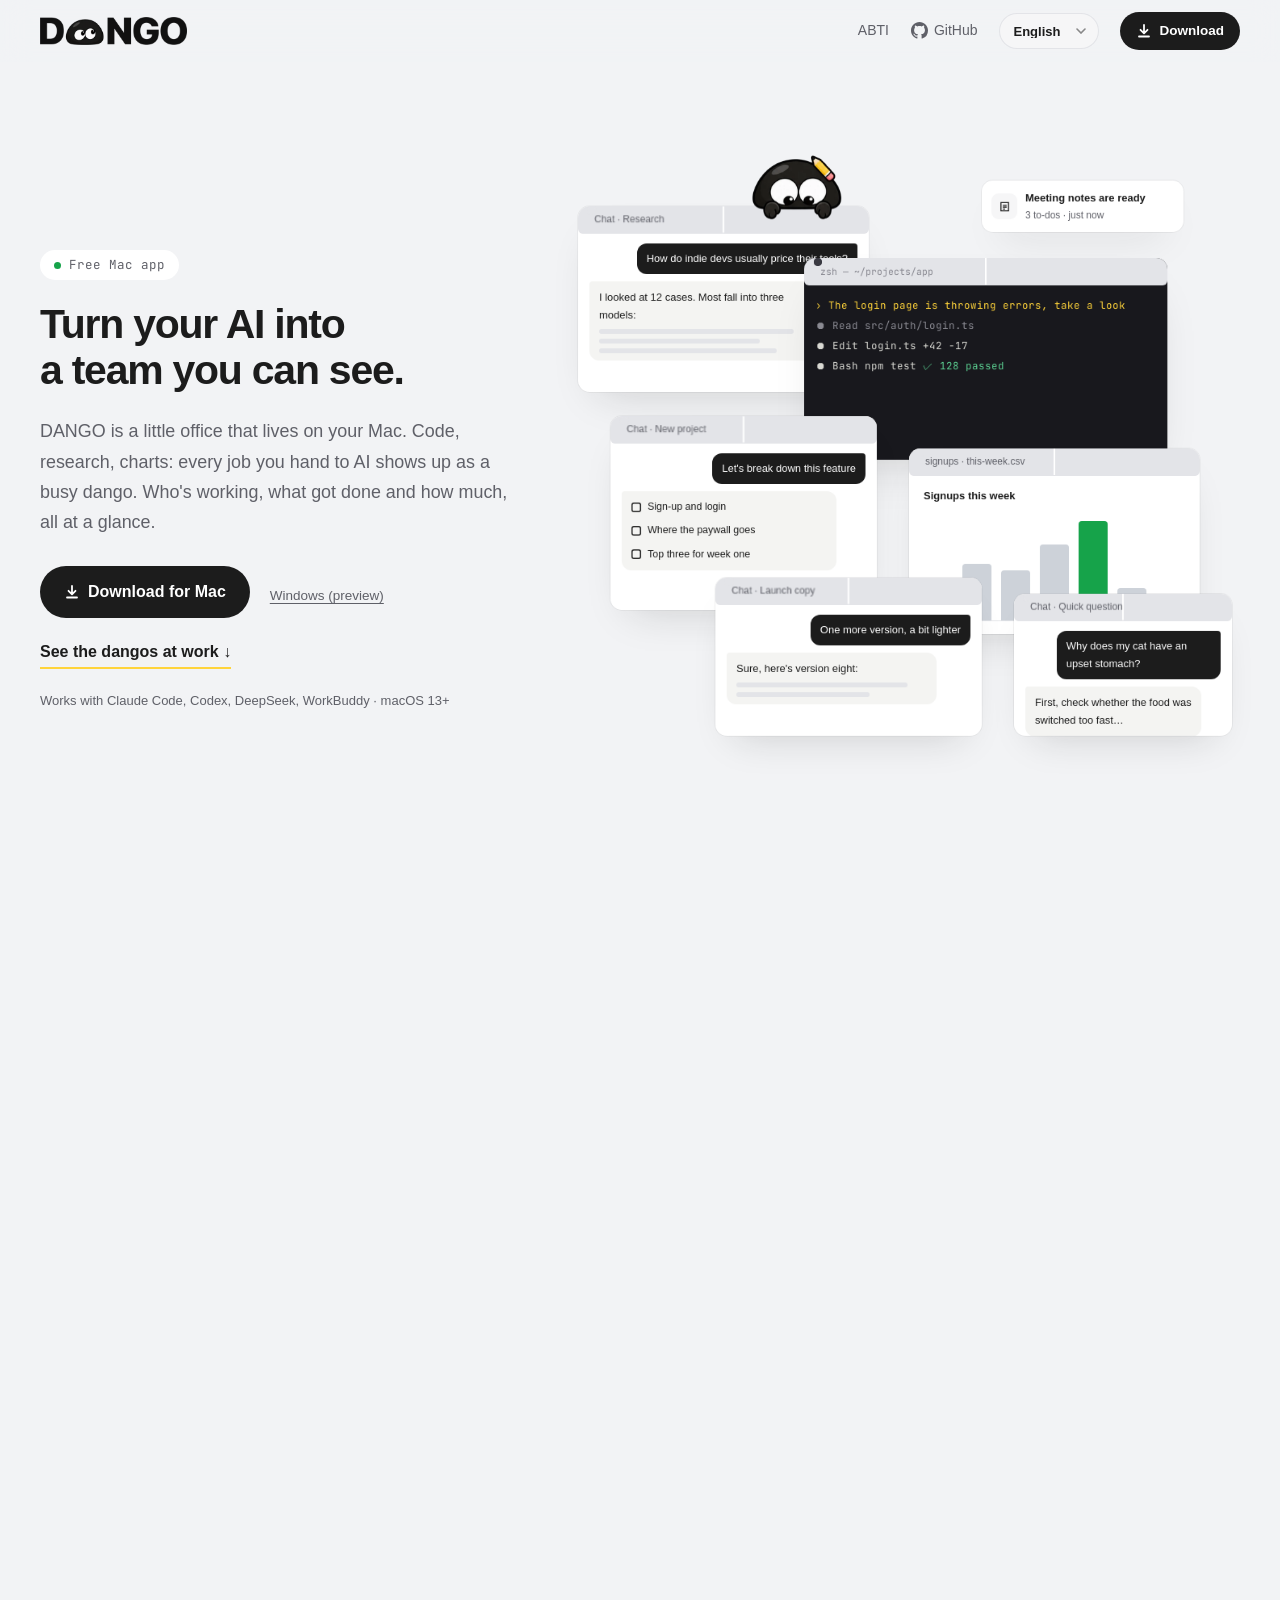
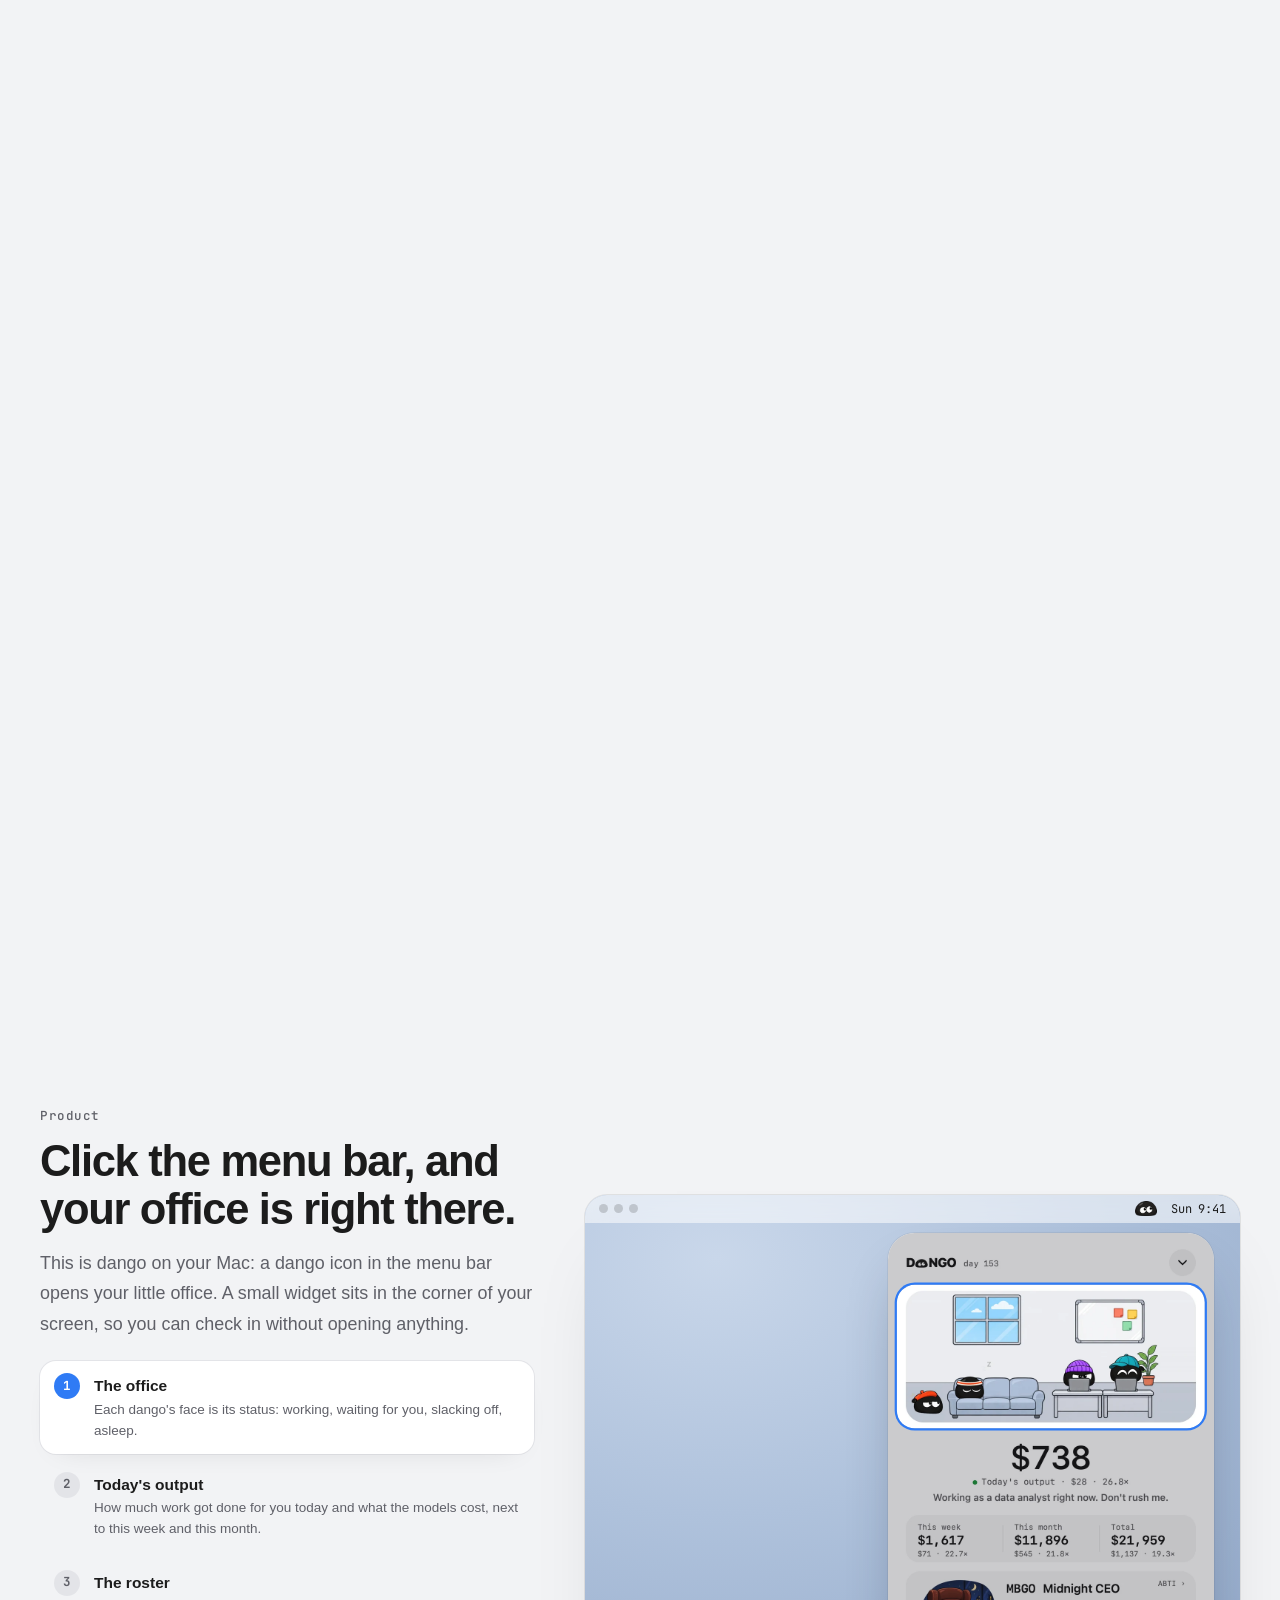
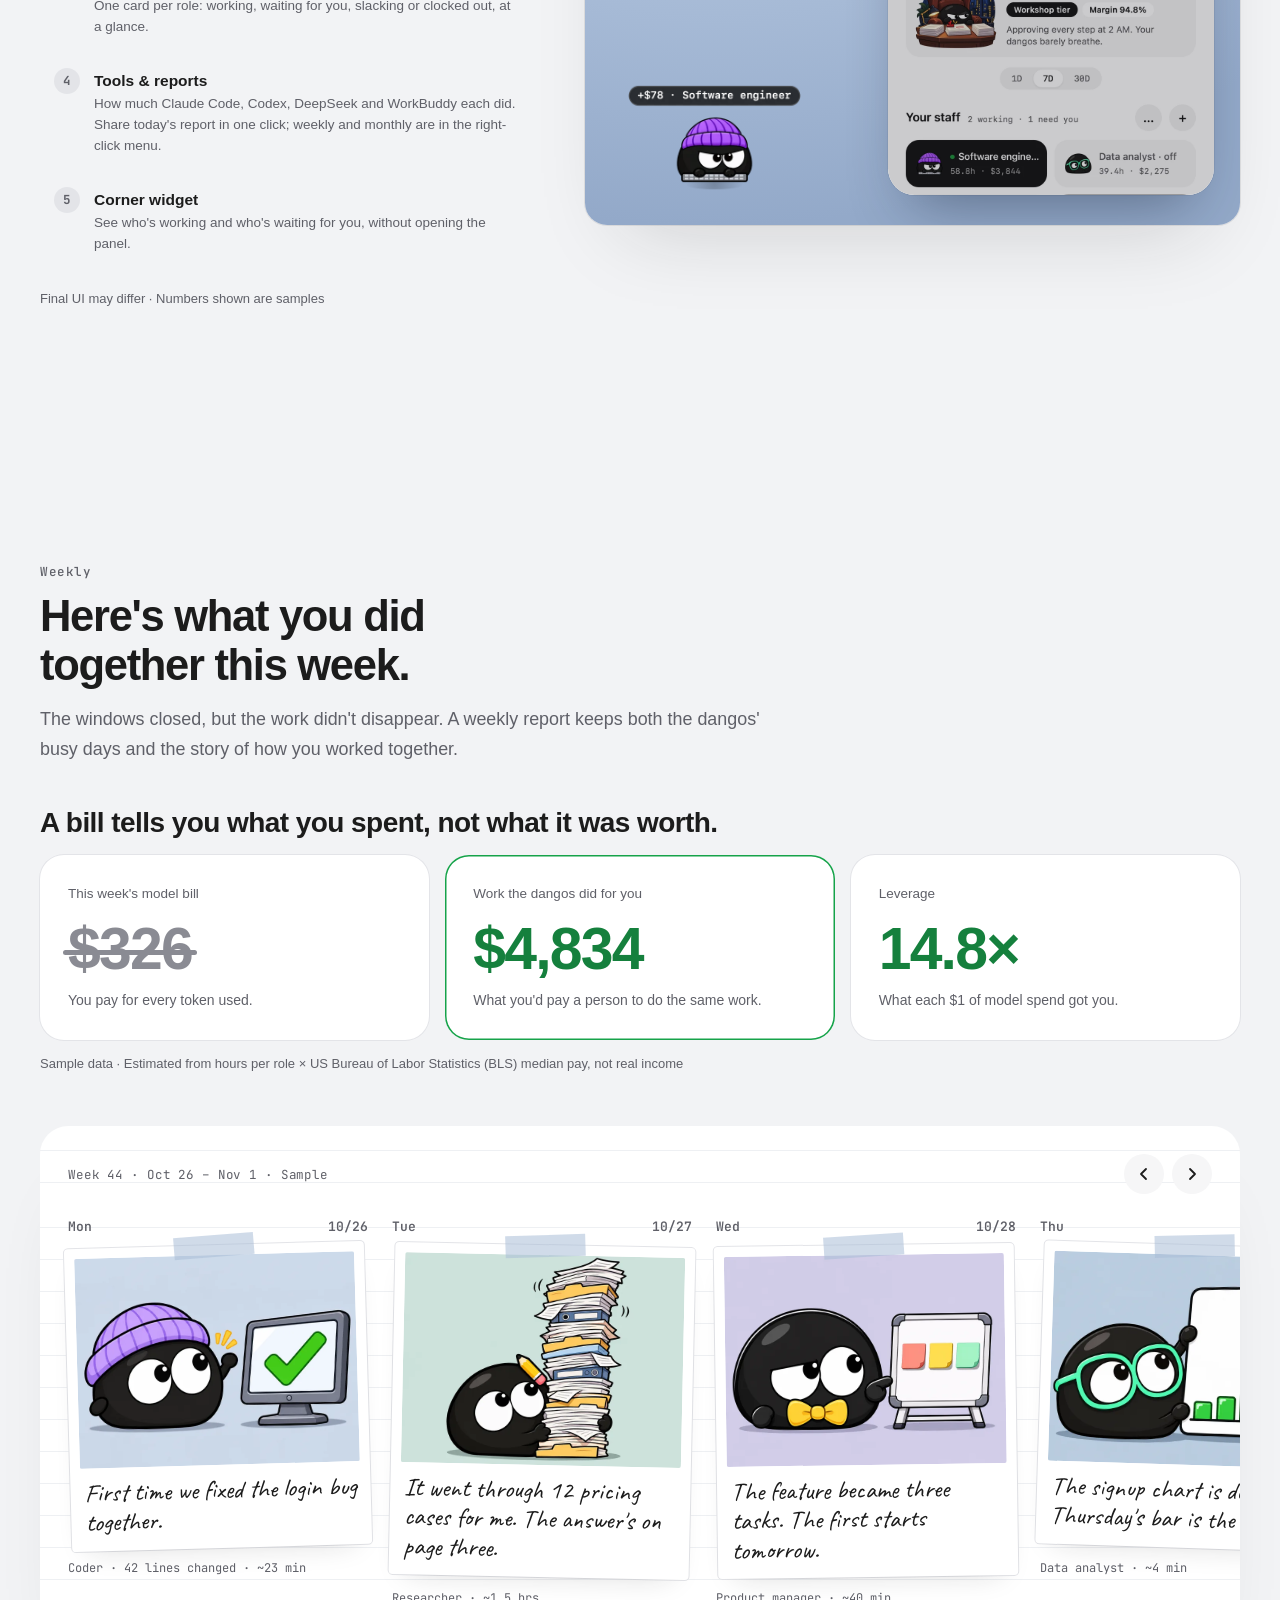
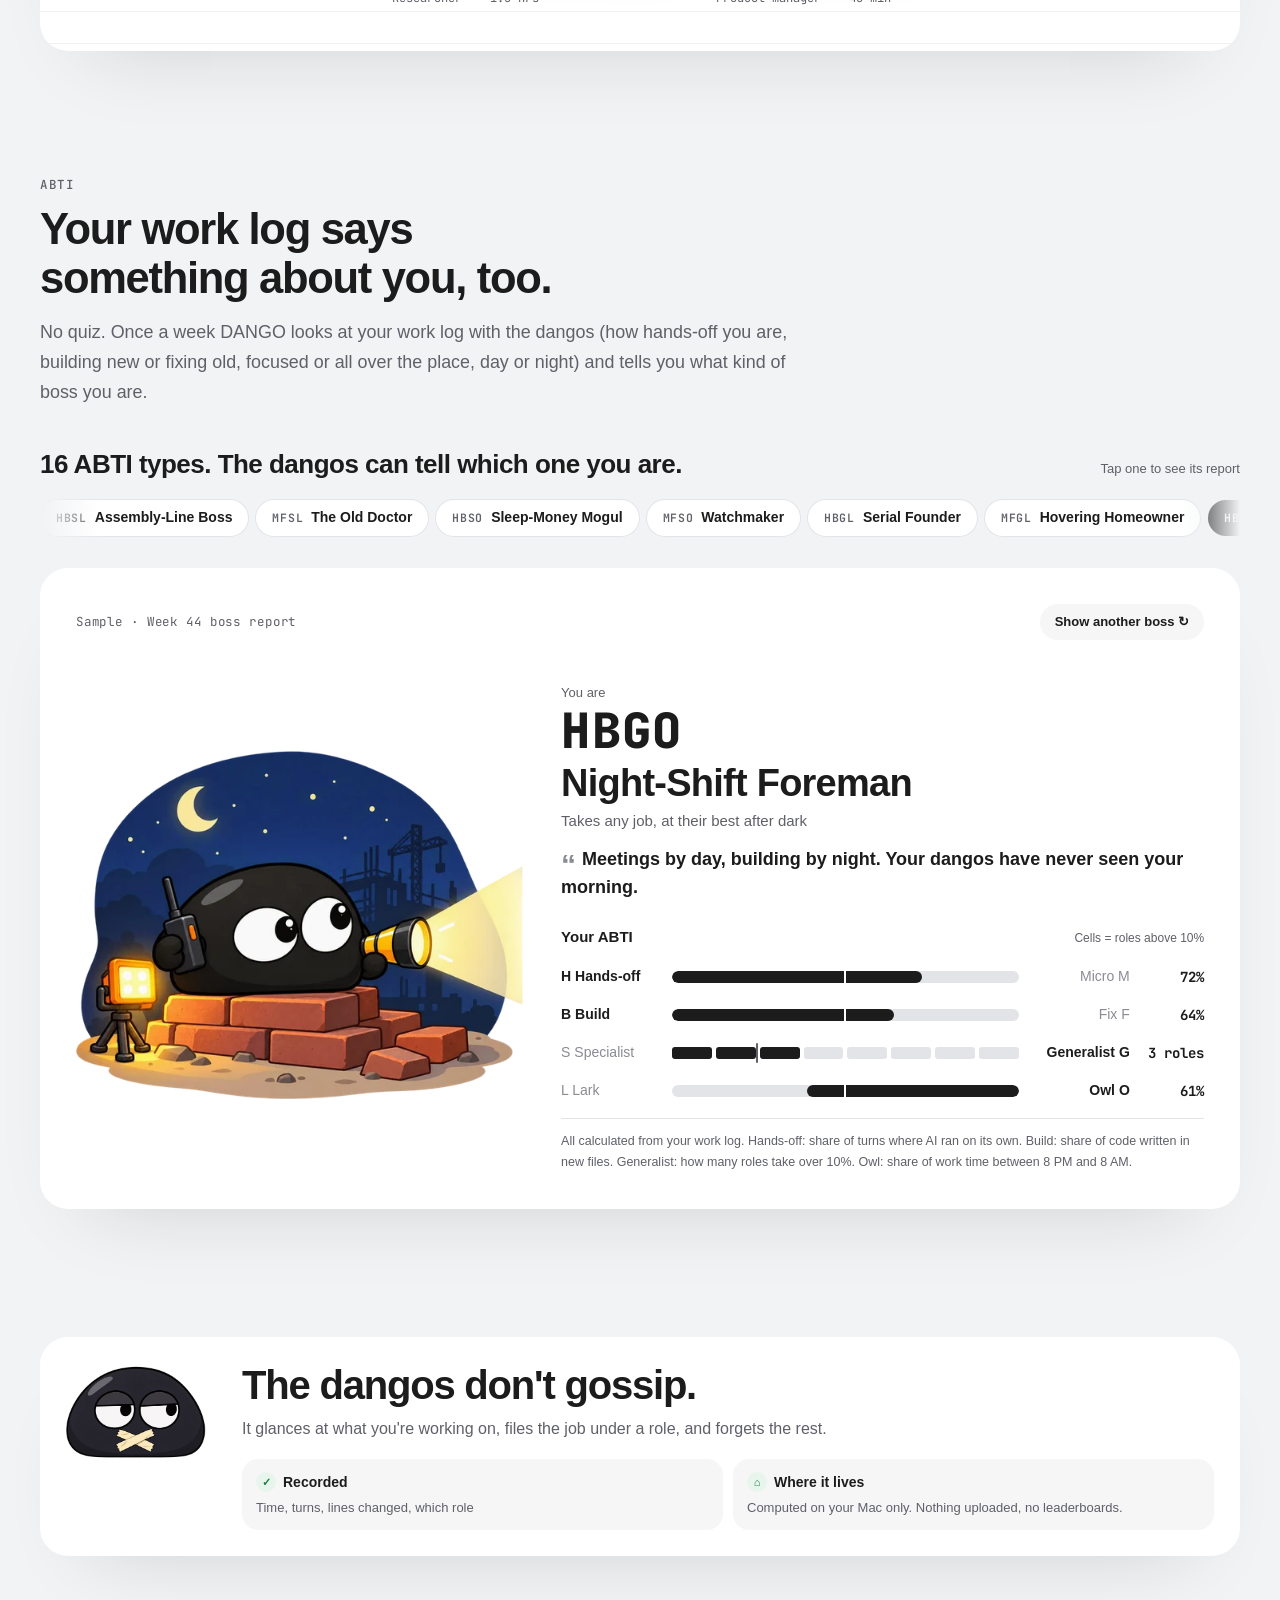
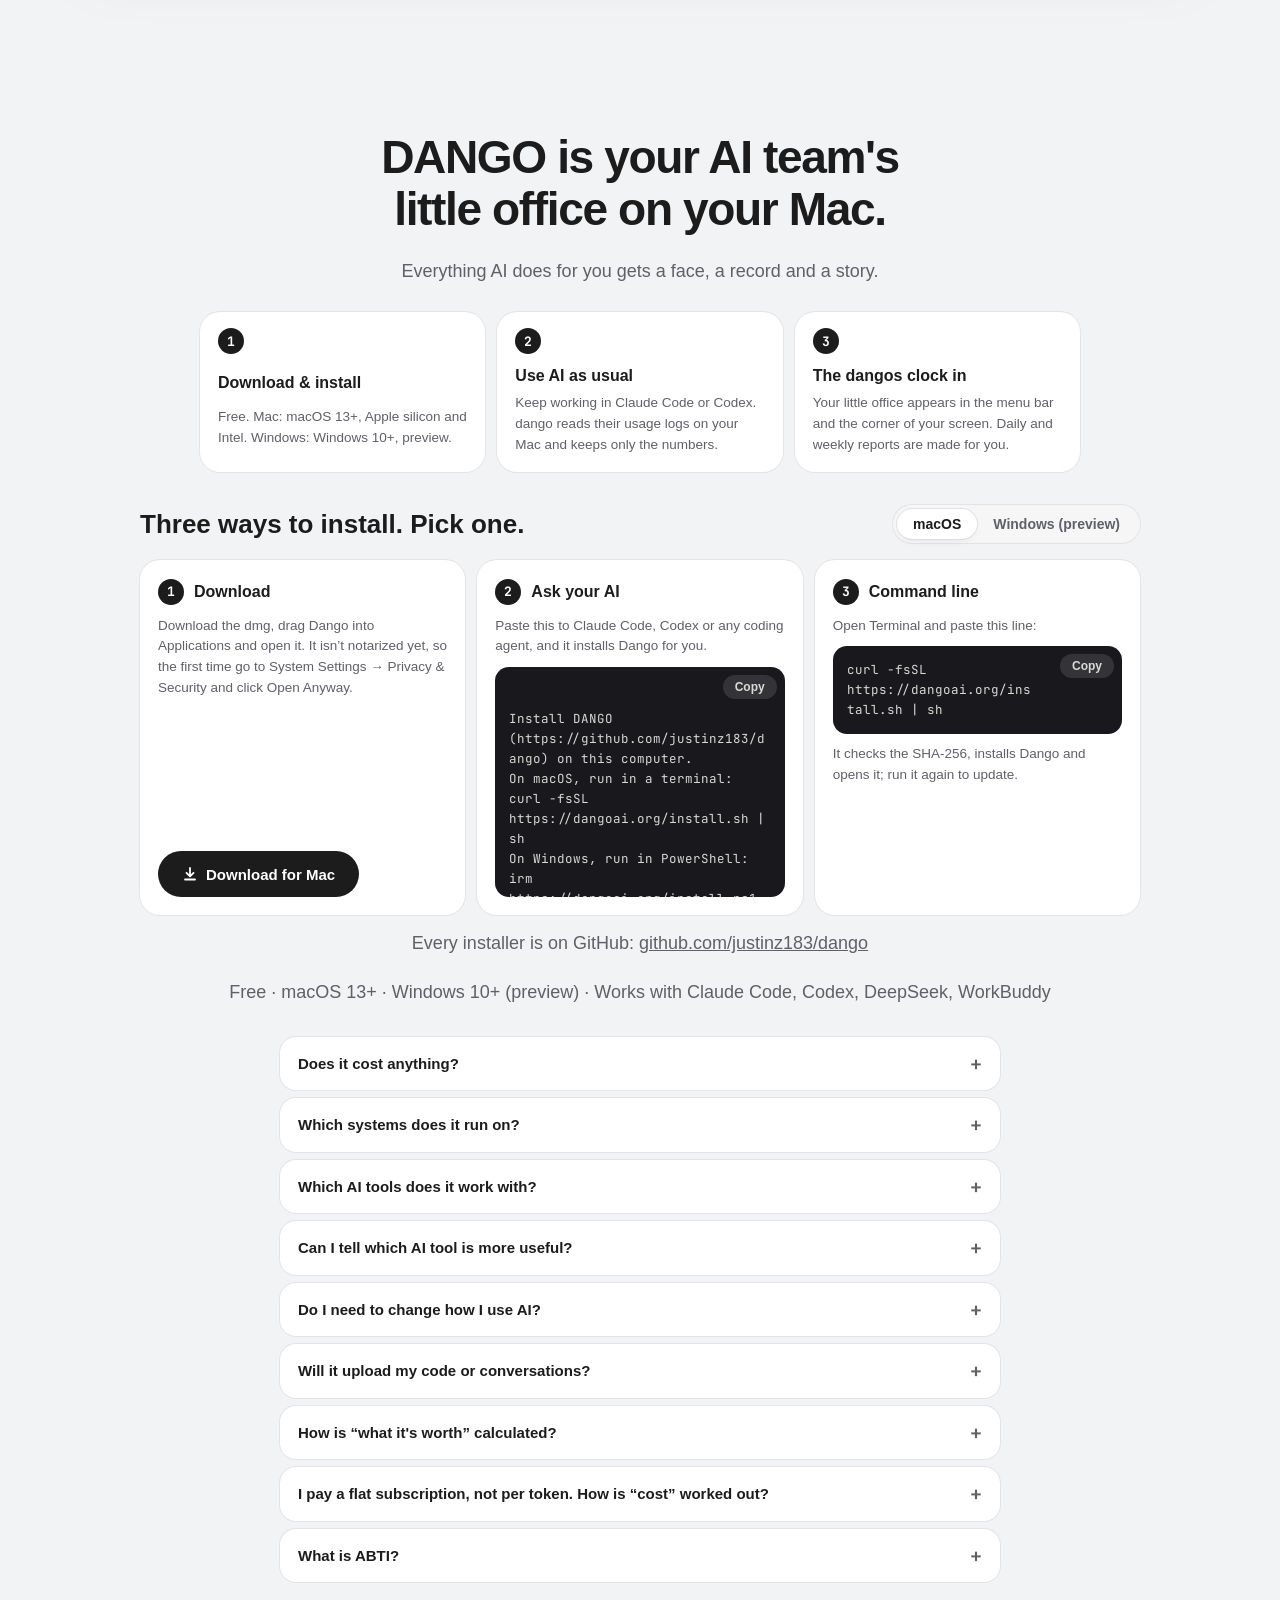
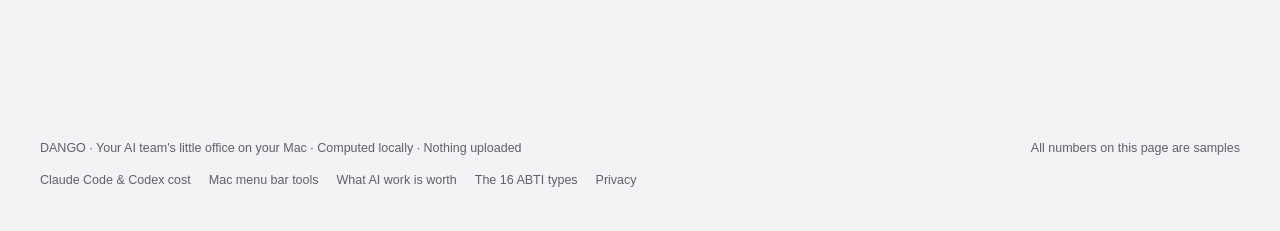
==== commit 9157022e: "copy: no more "doesn't read code or prompts" on the site and share images The user asked to remove t" ====
--- a/site/index.html
+++ b/site/index.html
@@ -3,8 +3,8 @@
 <head>
 <meta charset="utf-8">
 <meta name="viewport" content="width=device-width, initial-scale=1, viewport-fit=cover">
-<title>DANGO · Turn your AI into a team you can see</title>
-<meta name="description" content="DANGO is a little office that lives on your Mac. Code, research, charts: every job you hand to AI shows up as a busy dango. Who's working, what got done and how much, all at a glance.">
+<title>DANGO · The Mac app that tallies your Claude Code &amp; Codex work</title>
+<meta name="description" content="DANGO is a free Mac menu bar app that tallies how much work Claude Code, Codex and other AI tools did for you, what it cost and what it&#39;s worth.">
 <meta name="theme-color" content="#F2F3F5" media="(prefers-color-scheme: light)">
 <meta name="theme-color" content="#0F1014" media="(prefers-color-scheme: dark)">
 <link rel="icon" href="favicon.png?v=20261110" type="image/png">
@@ -15,8 +15,8 @@
 <!-- 分享卡片：完整网址，有些平台只认完整地址 -->
 <meta property="og:url" content="https://dangoai.org/">
 <meta property="og:type" content="website">
-<meta property="og:title" content="DANGO · Turn your AI into a team you can see">
-<meta property="og:description" content="Your AI team's little office on your Mac. Who's working, what got done and how much, at a glance.">
+<meta property="og:title" content="DANGO · The Mac app that tallies your Claude Code &amp; Codex work">
+<meta property="og:description" content="DANGO is a free Mac menu bar app that tallies how much work Claude Code, Codex and other AI tools did for you, what it cost and what it&#39;s worth.">
 <meta property="og:image" content="https://dangoai.org/og.png?v=20261110">
 <meta name="twitter:card" content="summary_large_image">
 <link rel="preconnect" href="https://fonts.googleapis.com">
@@ -417,12 +417,11 @@
 .quiet > *{min-width:0}
 .quiet .face{width:clamp(96px,12vw,140px);height:auto;align-self:start}
 .facts{display:flex;flex-wrap:wrap;gap:8px;margin-top:14px}
-.trio{display:grid;grid-template-columns:repeat(3,minmax(0,1fr));gap:10px;margin-top:16px}
+.trio{display:grid;grid-template-columns:repeat(2,minmax(0,1fr));gap:10px;margin-top:16px}
 .trio > div{display:grid;gap:4px;padding:12px 14px;border-radius:16px;background:var(--tile);min-width:0}
 .trio b{display:flex;align-items:center;gap:7px;font-size:14px}
 .trio i{font-style:normal;width:20px;height:20px;border-radius:50%;display:grid;place-items:center;font-size:11px;font-weight:800;flex:none}
 .trio i.ok{background:var(--good-bg);color:var(--good-ink)}
-.trio i.no{background:var(--wait-bg);color:var(--wait-ink)}
 .trio span{font-size:13px;line-height:1.55;color:var(--sub)}
 @media (max-width:760px){.trio{grid-template-columns:minmax(0,1fr)}}
 .facts span{padding:8px 13px;border-radius:999px;background:var(--tile);font-size:13.5px;font-weight:600}
@@ -612,7 +611,7 @@
     </div>
     <div class="mac" id="mac" aria-hidden="true">
       <div class="mac-bar"><span class="mac-dots"><i></i><i></i><i></i></span><span class="mac-r"><span class="mac-ico"><img src="img/mark.webp" width="22" height="15" alt=""></span><span class="pn-mono">周日 9:41</span></span></div>
-      <div class="pn-view"><div class="pn" id="pn"><img id="pn-img" src="img/app/panel-zh.webp?v=20261110" width="440" height="1367" alt="DANGO 的面板：办公室、今天的产出、员工名册、工具和日报"><div class="pn-hl" id="pn-hl"></div></div></div>
+      <div class="pn-view"><div class="pn" id="pn"><img id="pn-img" src="img/app/panel-zh.webp?v=20261110" width="440" height="1367" alt="DANGO 的菜单栏面板：办公室、今天的产出、员工名册、工具和日报"><div class="pn-hl" id="pn-hl"></div></div></div>
       <div class="wg">
         <div class="wg-i"><img id="wg-img" src="img/app/pet-zh.webp?v=20261110" width="230" height="140" alt="DANGO 的屏幕角落小组件"></div>
       </div>
@@ -635,7 +634,7 @@
         <div class="hi"><small>团子替你做的活</small><b class="worth" data-to="4834" data-pre="$">$4,834</b><p>同样的活，请人来做要付的工钱。</p></div>
         <div><small>杠杆</small><b class="lev" data-to="14.8" data-suf="×">14.8×</b><p>每花 1 美元模型钱，换回的活值多少。</p></div>
       </div>
-      <p class="fine">示例数据 · 工钱按职业用时 × 美国劳工统计局（BLS）中位时薪估算，不是实际收入 · 只读用时和岗位，不读对话内容</p>
+      <p class="fine">示例数据 · 工钱按职业用时 × 美国劳工统计局（BLS）中位时薪估算，不是实际收入</p>
     </div>
     <div class="book">
       <div class="book-hd">
@@ -709,7 +708,7 @@
         <div class="rep-side">
           <div class="dims-hd">你的 ABTI<span>格子 = 占一成以上的岗位</span></div>
           <div class="dims" id="dims"></div>
-          <p class="how">全部从工作记录里自动算：放权看 AI 连续自己干活的回合占比，开荒看新文件里写的代码占比，跨界看占一成以上的岗位有几个，夜猫看晚 8 点到早 8 点的工作时长占比。只看数字，不看内容。</p>
+          <p class="how">全部从工作记录里自动算：放权看 AI 连续自己干活的回合占比，开荒看新文件里写的代码占比，跨界看占一成以上的岗位有几个，夜猫看晚 8 点到早 8 点的工作时长占比。</p>
         </div>
         </div>
       </article>
@@ -727,7 +726,6 @@
         <p style="color:var(--sub);margin-top:8px">它只看一眼你在聊哪一行，认出这单活该归哪个岗位，然后就忘掉。</p>
         <div class="trio">
           <div><b><i class="ok">✓</i>记下的</b><span>时长、回合数、改了多少行、归哪个岗位</span></div>
-          <div><b><i class="no">✕</i>不碰的</b><span>对话内容、代码、prompt、项目名</span></div>
           <div><b><i class="ok">⌂</i>放在哪</b><span>只在你的 Mac 上算，不上传，也不和别人排名</span></div>
         </div>
       </div>
@@ -788,7 +786,7 @@
       <details><summary>支持哪些 AI 工具？</summary><p>Claude Code、Codex、DeepSeek、WorkBuddy。</p></details>
       <details><summary>能看出哪个 AI 工具更有用吗？</summary><p>能看到 Claude Code、Codex、DeepSeek、WorkBuddy 各干了多少活。</p></details>
       <details><summary>需要改变我用 AI 的方式吗？</summary><p>不用。照常用 Claude Code、Codex 干活，DANGO 在本机读这些工具的使用记录。</p></details>
-      <details><summary>会上传我的代码或对话吗？</summary><p>不会。全部在你的 Mac 上计算，只记时长、岗位这些数字，不存代码和 prompt，分享卡上也没有项目名。</p></details>
+      <details><summary>会上传我的代码或对话吗？</summary><p>不会。全部在你的 Mac 上计算，只记时长、岗位这些数字，分享卡上也没有项目名。</p></details>
       <details><summary>「值多少」是怎么算的？</summary><p>先按工作内容把每段时间归到一个岗位，再乘以美国劳工统计局（BLS）公布的这个职业的中位时薪。这是估算，不是实际收入。</p></details>
       <details><summary>我是包月订阅，不按 token 付费，「花了多少」怎么算？</summary><p>按 API 官方价格算。AI 工具自己的记录里写着每次回复用了多少 token，DANGO 按 Anthropic、OpenAI、DeepSeek 官网的 API 单价，算出这些 token 按 API 买要花多少钱。包月实际付的是订阅费，通常比这个数低，所以你实际的杠杆通常比显示的更高。</p></details>
       <details><summary>ABTI 是什么？</summary><p>16 种 ABTI 人格，看你当老板是什么样子。不用答题，DANGO 每周根据工作记录算四个维度：放权（AI 连续自己干活的回合占比）、开荒（新文件里写的代码占比）、跨界（占一成以上的岗位有几个）、夜猫（晚 8 点到早 8 点的工作时长占比）。</p></details>
@@ -810,11 +808,11 @@
   var ease = function (t) { t = clamp(t); return t * t * (3 - 2 * t); };
 
   /* 中英文切换：按文字节点换文案，不动页面结构（按钮、动画、编号都保留） */
-  var EN = {"产品": "Product", "ABTI 人格": "ABTI", "下载 Mac 版": "Download for Mac", "你交给 AI 的工作散落在一个个对话窗口里。往下滚，窗口逐个关上，每关一个，就有一只团子落进你的小办公室：研究员、程序员、数据分析师、文案、产品经理、助理，还有隐藏款医生。最后是一间完整的小办公室，显示今天一起完成了 7 件事，大约相当于 46 小时的劳动，还有 1 件等你批准。": "The work you hand to AI is scattered across chat windows. Scroll down and the windows close one by one; each one leaves a dango in your little office: a researcher, a coder, a data analyst, a writer, a product manager, an assistant and a hidden doctor. At the end the office is full: 7 tasks done today, about 46 hours of work, and 1 waiting for your approval.", "Mac 应用 · 免费": "Free Mac app", "· 支持 Claude Code 等": "· for Claude Code & more", "把你的 AI，": "Turn your AI into", "变成看得见的团队。": "a team you can see.", "DANGO 是住在你 Mac 上的小办公室。写代码、查资料、做图表，你交给 AI 的工作，都有忙碌的团子来呈现。谁在干活、做了什么、完成了多少，抬眼就能看见。": "DANGO is a little office that lives on your Mac. Code, research, charts: every job you hand to AI shows up as a busy dango. Who's working, what got done and how much, all at a glance.", "看看团子怎么上班 ↓": "See the dangos at work ↓", "支持 Claude Code、Codex、DeepSeek、WorkBuddy · macOS 13 起": "Works with Claude Code, Codex, DeepSeek, WorkBuddy · macOS 13+", "已关上": "Closed", "/ 7 个窗口": "/ 7 windows", "你和 AI 一起做的事，": "What you do with AI,", "团子都替你记着。": "the dangos remember.", "写代码的归程序员，查资料的归研究员，做图表的归数据分析师。每件事做了多久、做成了什么，都记在对应的团子身上。": "Code goes to the coder, research to the researcher, charts to the data analyst. How long each job took and what came of it is logged with its dango.", "7 个窗口都关上了 ·": "All 7 windows closed ·", "今天，你和 AI": "Today, you and AI", "一起完成了这些。": "got all this done.", "做完的事": "Tasks done", "件": "", "相当于劳动": "Work done", "小时": "hrs", "等你批准": "Needs your OK", "待批准": "Needs you", "看看这一周 →": "See this week →", "示例数据 · 免费 · macOS 13 起": "Sample data · Free · macOS 13+", "你的小办公室": "Your little office", "会议纪要整理好了": "Meeting notes are ready", "3 条待办 · 刚刚": "3 to-dos · just now", "对话 · 查资料": "Chat · Research", "帮我查查独立开发者一般怎么给工具定价": "How do indie devs usually price their tools?", "整理了 12 个案例，大多数是这三种：": "I looked at 12 cases. Most fall into three models:", "› 登录页报错了，帮我看看": "› The login page is throwing errors, take a look", "对话 · 新项目": "Chat · New project", "我们来拆一下这个需求": "Let's break down this feature", "注册和登录": "Sign-up and login", "付费墙放在哪一步": "Where the paywall goes", "第一周先做哪三件": "Top three for week one", "注册量 · 本周.csv": "signups · this-week.csv", "本周注册量": "Signups this week", "对话 · 发布文案": "Chat · Launch copy", "再来一版，轻松一点": "One more version, a bit lighter", "好的，这是第八版：": "Sure, here's version eight:", "对话 · 随手一问": "Chat · Quick question", "猫为什么会拉肚子？": "Why does my cat have an upset stomach?", "先看看是不是换粮太快了……": "First, check whether the food was switched too fast…", "会议纪要，3 条待办": "Meeting notes, 3 to-dos", "今天的日报整理好了": "Today's report is ready", "整理了 12 个定价案例": "Gathered 12 pricing cases", "在忙 · 查竞品": "Busy · scanning competitors", "第八版文案写好了": "Copy v8 is written", "休息中 · 交完第八版": "Resting · v8 delivered", "注册量的图画好了": "Signup chart is done", "批准": "Approve", "修好了登录页的报错": "Fixed the login error", "在忙 · 改代码": "Busy · coding", "隐藏款医生：先别换粮": "Hidden doctor: hold off on the new food", "隐藏款 · 医生来过": "Hidden · the doctor stopped by", "需求拆成了三件事": "Split the feature into three", "需求拆好了": "Feature broken down", "点一下菜单栏，办公室就在眼前。": "Click the menu bar, and your office is right there.", "这是 dango 在 Mac 上的样子：菜单栏里一个团子图标，点开就是你的小办公室。屏幕角落还有一个小组件，不打开也看得到。": "This is dango on your Mac: a dango icon in the menu bar opens your little office. A small widget sits in the corner of your screen, so you can check in without opening anything.", "办公室": "The office", "团子的表情就是状态：在干、等你批准、摸鱼、睡着了。": "Each dango's face is its status: working, waiting for you, slacking off, asleep.", "今天的产出": "Today's output", "今天替你做了多少活、花了多少模型钱，和本周、本月放在一起看。": "How much work got done for you today and what the models cost, next to this week and this month.", "员工名册": "The roster", "每个岗位一张牌：在干、等你批准、摸鱼还是下班，一眼就知道。": "One card per role: working, waiting for you, slacking or clocked out, at a glance.", "工具和日报": "Tools & reports", "Claude Code、Codex、DeepSeek、WorkBuddy 各干了多少；一键分享今天的日报，周报月报在右键菜单。": "How much Claude Code, Codex, DeepSeek and WorkBuddy each did. Share today's report in one click; weekly and monthly are in the right-click menu.", "角落小组件": "Corner widget", "不用打开面板，也知道谁在干、谁在等你批准。": "See who's working and who's waiting for you, without opening the panel.", "产品界面以实际版本为准 · 图中数字为示例": "Final UI may differ · Numbers shown are samples", "周日 9:41": "Sun 9:41", "休息区": "Lounge", "工作区": "Desks", "文文 · 研研 · 剪剪": "Wren · Rae · Clip", "idle · 摸鱼": "idle · slacking", "码哥": "Cody", "waiting · 等你批准": "waiting · needs your OK", "阿析 · 数据分析师": "Ana · Data analyst", "今天的产出 · 单日纪录": "Today's output · daily record", "哇～阿析当了一天数据分析师，花 $184 赚回 14 倍": "Whoa, Ana was a data analyst all day: spent $184, earned back 14×", "今日": "Today", "本周": "This week", "本月": "This month", "总计": "All time", "1 在干 · 1 等你批准 · 3 摸鱼": "1 working · 1 needs you · 3 slacking", "阿析 · 在干": "Ana · working", "数据分析师 · $2,413": "Data analyst · $2,413", "码哥 · 等你批准": "Cody · needs your OK", "一条命令 · 点开批准": "One command · tap to approve", "文文 · 摸鱼": "Wren · slacking", "文案写作 · $1,268": "Copywriter · $1,268", "研研 · 摸鱼": "Rae · slacking", "研究员 · $1,132": "Researcher · $1,132", "剪剪 · 睡了": "Clip · asleep", "视频剪辑 · $997": "Video editor · $997", "测测 · 下班": "Tess · off duty", "测试工程师 · $710": "QA engineer · $710", "还有 5 种 · $745 · 都下班了": "5 more roles · $745 · all off duty", "Claude Code 与 Codex": "Claude Code & Codex", "30D · 产出 ÷ 花费": "30D · output ÷ cost", "最近 30 天": "Last 30 days", "导出今日日报": "Export today's report", "~/Pictures/dango · 周报 月报 年报 在右键菜单 · BLS 中位时薪折算": "~/Pictures/dango · weekly, monthly, yearly in the right-click menu · BLS median wages", "码哥 · 软件工程师": "Cody · Software engineer", "卡住了，等你批准一条命令": "Stuck: needs your OK on a command", "阿析还在干 · 今天 $2,580": "Ana still working · today $2,580", "周报": "Weekly", "这一周，你们一起做了这些。": "Here's what you did together this week.", "窗口关上了，事情没有消失。一张周报记下的，既有团子的忙碌，也有你们一起工作的故事。": "The windows closed, but the work didn't disappear. A weekly report keeps both the dangos' busy days and the story of how you worked together.", "账单只告诉你花了多少，没告诉你值多少。": "A bill tells you what you spent, not what it was worth.", "这周的模型账单": "This week's model bill", "token 用了多少，就扣多少钱。": "You pay for every token used.", "团子替你做的活": "Work the dangos did for you", "同样的活，请人来做要付的工钱。": "What you'd pay a person to do the same work.", "杠杆": "Leverage", "每花 1 美元模型钱，换回的活值多少。": "What each $1 of model spend got you.", "示例数据 · 工钱按职业用时 × 美国劳工统计局（BLS）中位时薪估算，不是实际收入 · 只读用时和岗位，不读对话内容": "Sample data · Estimated from hours per role × US Bureau of Labor Statistics (BLS) median pay, not real income · Reads only time and role, never your conversations", "第 44 周 · 10 月 26 日 – 11 月 1 日 · 示例": "Week 44 · Oct 26 – Nov 1 · Sample", "周一": "Mon", "周二": "Tue", "周三": "Wed", "周四": "Thu", "周五": "Fri", "周六": "Sat", "第一次一起把登录页的 bug 修好了。": "First time we fixed the login bug together.", "程序员 · 改了 42 行 · 约 23 分钟": "Coder · 42 lines changed · ~23 min", "它帮我翻了 12 个定价案例，结论在第三页。": "It went through 12 pricing cases for me. The answer's on page three.", "研究员 · 约 1.5 小时": "Researcher · ~1.5 hrs", "需求拆成了三件事，第一件明天开工。": "The feature became three tasks. The first starts tomorrow.", "产品经理 · 约 40 分钟": "Product manager · ~40 min", "注册量的图画好了，周四那根柱子最高。": "The signup chart is done. Thursday's bar is the tallest.", "数据分析师 · 约 4 分钟": "Data analyst · ~4 min", "第八版文案定稿了。最后用的，是第一版。": "Copy v8 is final. We went with v1.", "文案 · 约 2.3 小时": "Writer · ~2.3 hrs", "随手问了句猫为什么拉肚子，隐藏款医生来了。": "Asked why my cat had an upset stomach. The hidden doctor showed up.", "医生 ✦ 隐藏款 · 一次问诊 15 分钟": "Doctor ✦ Hidden · one 15-min consult", "这一周，团子们一共干了": "This week the dangos worked", "数据分析师": "Data analyst", "程序员": "Coder", "研究员": "Researcher", "文案": "Writer", "40 小时": "40 hrs", "25 小时": "25 hrs", "14 小时": "14 hrs", "10 小时": "10 hrs", "按岗位分 · 金额是同样的活请人来做的工钱": "By role · what you'd pay a person for the same work", "这周最忙的是数据分析师": "Busiest this week: data analyst", "工作记录里，也藏着你的样子。": "Your work log says something about you, too.", "DANGO 不让你答题。它每周看一眼你和团子的工作记录：放手多少、开荒还是修缮、专精还是跨界、白天还是夜里，然后告诉你，你是哪一种老板。": "No quiz. Once a week DANGO looks at your work log with the dangos (how hands-off you are, building new or fixing old, focused or all over the place, day or night) and tells you what kind of boss you are.", "16 种 ABTI 人格，团子认得出你是哪一种。": "16 ABTI types. The dangos can tell which one you are.", "点一张，看它的报告": "Tap one to see its report", "示例 · 第 44 周老板报告": "Sample · Week 44 boss report", "换一位老板看看 ↻": "Show another boss ↻", "你是": "You are", "你的 ABTI": "Your ABTI", "格子 = 占一成以上的岗位": "Cells = roles above 10%", "全部从工作记录里自动算：放权看 AI 连续自己干活的回合占比，开荒看新文件里写的代码占比，跨界看占一成以上的岗位有几个，夜猫看晚 8 点到早 8 点的工作时长占比。只看数字，不看内容。": "All calculated from your work log. Hands-off: share of turns where AI ran on its own. Build: share of code written in new files. Generalist: how many roles take over 10%. Owl: share of work time between 8 PM and 8 AM. Numbers only, never content.", "H 放权": "H Hands-off", "微操 M": "Micro M", "B 开荒": "B Build", "修缮 F": "Fix F", "S 专精": "S Specialist", "跨界 G": "Generalist G", "L 早鸟": "L Lark", "夜猫 O": "Owl O", "团子嘴很严。": "The dangos don't gossip.", "它只看一眼你在聊哪一行，认出这单活该归哪个岗位，然后就忘掉。": "It glances at what you're working on, files the job under a role, and forgets the rest.", "记下的": "Recorded", "时长、回合数、改了多少行、归哪个岗位": "Time, turns, lines changed, which role", "不碰的": "Never touched", "对话内容、代码、prompt、项目名": "Conversations, code, prompts, project names", "放在哪": "Where it lives", "只在你的 Mac 上算，不上传，也不和别人排名": "Computed on your Mac only. Nothing uploaded, no leaderboards.", "DANGO 是住在你 Mac 上的": "DANGO is your AI team's", "AI 团队小办公室。": "little office on your Mac.", "让 AI 为你做的事，有身影、有记录，也有故事。": "Everything AI does for you gets a face, a record and a story.", "下载安装": "Download & install", "免费。Mac：macOS 13 起，Apple 芯片和 Intel；Windows：Windows 10 起，预览版。": "Free. Mac: macOS 13+, Apple silicon and Intel. Windows: Windows 10+, preview.", "照常用 AI": "Use AI as usual", "继续用 Claude Code、Codex 干活。dango 在本机读这些工具的使用记录，只记数字。": "Keep working in Claude Code or Codex. dango reads their usage logs on your Mac and keeps only the numbers.", "团子上班": "The dangos clock in", "菜单栏和屏幕角落出现你的小办公室，日报、周报自动生成。": "Your little office appears in the menu bar and the corner of your screen. Daily and weekly reports are made for you.", "免费 · macOS 13 起 · Windows 10 起（预览版）· 支持 Claude Code、Codex、DeepSeek、WorkBuddy": "Free · macOS 13+ · Windows 10+ (preview) · Works with Claude Code, Codex, DeepSeek, WorkBuddy", "要钱吗？": "Does it cost anything?", "免费。": "No, it's free.", "会上传我的代码或对话吗？": "Will it upload my code or conversations?", "「值多少」是怎么算的？": "How is “what it's worth” calculated?", "支持哪些系统？": "Which systems does it run on?", "macOS 13 以上，Apple 芯片和 Intel 都支持；Windows 10 以上，目前是预览版。": "macOS 13 or later, on Apple silicon and Intel. Windows 10 or later, currently in preview.", "支持哪些 AI 工具？": "Which AI tools does it work with?", "Claude Code、Codex、DeepSeek、WorkBuddy。": "Claude Code, Codex, DeepSeek and WorkBuddy.", "能看出哪个 AI 工具更有用吗？": "Can I tell which AI tool is more useful?", "能看到 Claude Code、Codex、DeepSeek、WorkBuddy 各干了多少活。": "Yes: you see how much work Claude Code, Codex, DeepSeek and WorkBuddy each did.", "需要改变我用 AI 的方式吗？": "Do I need to change how I use AI?", "不用。照常用 Claude Code、Codex 干活，DANGO 在本机读这些工具的使用记录。": "No. Keep working in Claude Code or Codex as usual; DANGO reads those tools’ usage logs on your computer.", "不会。全部在你的 Mac 上计算，只记时长、岗位这些数字，不存代码和 prompt，分享卡上也没有项目名。": "No. Everything is computed on your Mac. It keeps only numbers like time and role, never stores your code or prompts, and share cards never show project names.", "我是包月订阅，不按 token 付费，「花了多少」怎么算？": "I pay a flat subscription, not per token. How is “cost” worked out?", "按 API 官方价格算。AI 工具自己的记录里写着每次回复用了多少 token，DANGO 按 Anthropic、OpenAI、DeepSeek 官网的 API 单价，算出这些 token 按 API 买要花多少钱。包月实际付的是订阅费，通常比这个数低，所以你实际的杠杆通常比显示的更高。": "At official API prices. Each AI tool’s own logs record how many tokens every reply used, and DANGO prices them at the API rates Anthropic, OpenAI and DeepSeek publish: what those tokens would cost bought through the API. On a subscription you actually pay the plan price, which is usually lower, so your real leverage is usually higher than the one shown.", "ABTI 是什么？": "What is ABTI?", "16 种 ABTI 人格，看你当老板是什么样子。不用答题，DANGO 每周根据工作记录算四个维度：放权（AI 连续自己干活的回合占比）、开荒（新文件里写的代码占比）、跨界（占一成以上的岗位有几个）、夜猫（晚 8 点到早 8 点的工作时长占比）。": "The 16 ABTI types: what kind of boss you are. No quiz: every week DANGO works out four dimensions from your work log: Hands-off (share of turns where the AI kept working on its own), Build (share of code written in new files), Generalist (how many roles take over 10%), Owl (share of work time between 8 PM and 8 AM).", "先按工作内容把每段时间归到一个岗位，再乘以美国劳工统计局（BLS）公布的这个职业的中位时薪。这是估算，不是实际收入。": "Each block of time is assigned to a role based on the work, then multiplied by that occupation's median hourly wage from the US Bureau of Labor Statistics (BLS). It's an estimate, not real income.", "DANGO · 住在你 Mac 上的 AI 团队小办公室 · 全在本机算 · 不上传": "DANGO · Your AI team's little office on your Mac · Computed locally · Nothing uploaded", "页面上的数字都是示例": "All numbers on this page are samples", "说明": "Guides", "Claude Code 和 Codex 花了多少": "Claude Code & Codex cost", "Mac 菜单栏工具": "Mac menu bar tools", "AI 的活值多少钱": "What AI work is worth", "16 种 ABTI 人格": "The 16 ABTI types", "隐私说明": "Privacy", "DANGO 首页": "DANGO home", "主导航": "Main navigation", "窗口关上以后": "After the windows close", "上一页": "Previous", "下一页": "Next", "本周周报": "This week's report", "切换语言": "Switch language", "下载": "Download", "下载 Windows 版": "Download for Windows", "Windows 版（预览）": "Windows (preview)", "三种方式安装，选一种。": "Three ways to install. Pick one.", "选择系统": "Choose your system", "Windows（预览版）": "Windows (preview)", "直接下载": "Download", "下载 dmg，把 Dango 拖进「应用程序」再打开。还没做公证，第一次打开要去「系统设置 → 隐私与安全性」点「仍要打开」。": "Download the dmg, drag Dango into Applications and open it. It isn’t notarized yet, so the first time go to System Settings → Privacy & Security and click Open Anyway.", "运行安装程序，只装给你自己，不用管理员权限。还没签名，SmartScreen 拦的时候点「更多信息 → 仍要运行」。": "Run the installer; it installs for you only, without admin rights. It isn’t signed yet: if SmartScreen stops it, click More info → Run anyway.", "让 AI 帮你装": "Ask your AI", "把这段话发给 Claude Code、Codex 或别的 AI 编程助手，它会替你装好。": "Paste this to Claude Code, Codex or any coding agent, and it installs Dango for you.", "帮我在这台电脑上安装 DANGO（https://github.com/justinz183/dango）。\nmacOS 在终端里运行：curl -fsSL https://dangoai.org/install.sh | sh\nWindows 在 PowerShell 里运行：irm https://dangoai.org/install.ps1 | iex\n脚本会从 GitHub 下载最新版本，校验 SHA-256，然后打开 App。\n装好以后告诉我 Dango 装在哪里、有没有在运行。": "Install DANGO (https://github.com/justinz183/dango) on this computer.\nOn macOS, run in a terminal:  curl -fsSL https://dangoai.org/install.sh | sh\nOn Windows, run in PowerShell: irm https://dangoai.org/install.ps1 | iex\nThe script downloads the latest release from GitHub, checks its SHA-256 and opens the app.\nWhen it's done, tell me where Dango was installed and whether it is running.", "复制": "Copy", "已复制": "Copied", "命令行": "Command line", "打开「终端」，粘贴这一行：": "Open Terminal and paste this line:", "打开 PowerShell，粘贴这一行：": "Open PowerShell and paste this line:", "会校验 SHA-256，装好自动打开；再运行一次就是更新。": "It checks the SHA-256, installs Dango and opens it; run it again to update.", "安装包都在 GitHub 上：": "Every installer is on GitHub: "};
+  var EN = {"产品": "Product", "ABTI 人格": "ABTI", "下载 Mac 版": "Download for Mac", "你交给 AI 的工作散落在一个个对话窗口里。往下滚，窗口逐个关上，每关一个，就有一只团子落进你的小办公室：研究员、程序员、数据分析师、文案、产品经理、助理，还有隐藏款医生。最后是一间完整的小办公室，显示今天一起完成了 7 件事，大约相当于 46 小时的劳动，还有 1 件等你批准。": "The work you hand to AI is scattered across chat windows. Scroll down and the windows close one by one; each one leaves a dango in your little office: a researcher, a coder, a data analyst, a writer, a product manager, an assistant and a hidden doctor. At the end the office is full: 7 tasks done today, about 46 hours of work, and 1 waiting for your approval.", "Mac 应用 · 免费": "Free Mac app", "· 支持 Claude Code 等": "· for Claude Code & more", "把你的 AI，": "Turn your AI into", "变成看得见的团队。": "a team you can see.", "DANGO 是住在你 Mac 上的小办公室。写代码、查资料、做图表，你交给 AI 的工作，都有忙碌的团子来呈现。谁在干活、做了什么、完成了多少，抬眼就能看见。": "DANGO is a little office that lives on your Mac. Code, research, charts: every job you hand to AI shows up as a busy dango. Who's working, what got done and how much, all at a glance.", "看看团子怎么上班 ↓": "See the dangos at work ↓", "支持 Claude Code、Codex、DeepSeek、WorkBuddy · macOS 13 起": "Works with Claude Code, Codex, DeepSeek, WorkBuddy · macOS 13+", "已关上": "Closed", "/ 7 个窗口": "/ 7 windows", "你和 AI 一起做的事，": "What you do with AI,", "团子都替你记着。": "the dangos remember.", "写代码的归程序员，查资料的归研究员，做图表的归数据分析师。每件事做了多久、做成了什么，都记在对应的团子身上。": "Code goes to the coder, research to the researcher, charts to the data analyst. How long each job took and what came of it is logged with its dango.", "7 个窗口都关上了 ·": "All 7 windows closed ·", "今天，你和 AI": "Today, you and AI", "一起完成了这些。": "got all this done.", "做完的事": "Tasks done", "件": "", "相当于劳动": "Work done", "小时": "hrs", "等你批准": "Needs your OK", "待批准": "Needs you", "看看这一周 →": "See this week →", "示例数据 · 免费 · macOS 13 起": "Sample data · Free · macOS 13+", "你的小办公室": "Your little office", "会议纪要整理好了": "Meeting notes are ready", "3 条待办 · 刚刚": "3 to-dos · just now", "对话 · 查资料": "Chat · Research", "帮我查查独立开发者一般怎么给工具定价": "How do indie devs usually price their tools?", "整理了 12 个案例，大多数是这三种：": "I looked at 12 cases. Most fall into three models:", "› 登录页报错了，帮我看看": "› The login page is throwing errors, take a look", "对话 · 新项目": "Chat · New project", "我们来拆一下这个需求": "Let's break down this feature", "注册和登录": "Sign-up and login", "付费墙放在哪一步": "Where the paywall goes", "第一周先做哪三件": "Top three for week one", "注册量 · 本周.csv": "signups · this-week.csv", "本周注册量": "Signups this week", "对话 · 发布文案": "Chat · Launch copy", "再来一版，轻松一点": "One more version, a bit lighter", "好的，这是第八版：": "Sure, here's version eight:", "对话 · 随手一问": "Chat · Quick question", "猫为什么会拉肚子？": "Why does my cat have an upset stomach?", "先看看是不是换粮太快了……": "First, check whether the food was switched too fast…", "会议纪要，3 条待办": "Meeting notes, 3 to-dos", "今天的日报整理好了": "Today's report is ready", "整理了 12 个定价案例": "Gathered 12 pricing cases", "在忙 · 查竞品": "Busy · scanning competitors", "第八版文案写好了": "Copy v8 is written", "休息中 · 交完第八版": "Resting · v8 delivered", "注册量的图画好了": "Signup chart is done", "批准": "Approve", "修好了登录页的报错": "Fixed the login error", "在忙 · 改代码": "Busy · coding", "隐藏款医生：先别换粮": "Hidden doctor: hold off on the new food", "隐藏款 · 医生来过": "Hidden · the doctor stopped by", "需求拆成了三件事": "Split the feature into three", "需求拆好了": "Feature broken down", "点一下菜单栏，办公室就在眼前。": "Click the menu bar, and your office is right there.", "这是 dango 在 Mac 上的样子：菜单栏里一个团子图标，点开就是你的小办公室。屏幕角落还有一个小组件，不打开也看得到。": "This is dango on your Mac: a dango icon in the menu bar opens your little office. A small widget sits in the corner of your screen, so you can check in without opening anything.", "办公室": "The office", "团子的表情就是状态：在干、等你批准、摸鱼、睡着了。": "Each dango's face is its status: working, waiting for you, slacking off, asleep.", "今天的产出": "Today's output", "今天替你做了多少活、花了多少模型钱，和本周、本月放在一起看。": "How much work got done for you today and what the models cost, next to this week and this month.", "员工名册": "The roster", "每个岗位一张牌：在干、等你批准、摸鱼还是下班，一眼就知道。": "One card per role: working, waiting for you, slacking or clocked out, at a glance.", "工具和日报": "Tools & reports", "Claude Code、Codex、DeepSeek、WorkBuddy 各干了多少；一键分享今天的日报，周报月报在右键菜单。": "How much Claude Code, Codex, DeepSeek and WorkBuddy each did. Share today's report in one click; weekly and monthly are in the right-click menu.", "角落小组件": "Corner widget", "不用打开面板，也知道谁在干、谁在等你批准。": "See who's working and who's waiting for you, without opening the panel.", "产品界面以实际版本为准 · 图中数字为示例": "Final UI may differ · Numbers shown are samples", "周日 9:41": "Sun 9:41", "休息区": "Lounge", "工作区": "Desks", "文文 · 研研 · 剪剪": "Wren · Rae · Clip", "idle · 摸鱼": "idle · slacking", "码哥": "Cody", "waiting · 等你批准": "waiting · needs your OK", "阿析 · 数据分析师": "Ana · Data analyst", "今天的产出 · 单日纪录": "Today's output · daily record", "哇～阿析当了一天数据分析师，花 $184 赚回 14 倍": "Whoa, Ana was a data analyst all day: spent $184, earned back 14×", "今日": "Today", "本周": "This week", "本月": "This month", "总计": "All time", "1 在干 · 1 等你批准 · 3 摸鱼": "1 working · 1 needs you · 3 slacking", "阿析 · 在干": "Ana · working", "数据分析师 · $2,413": "Data analyst · $2,413", "码哥 · 等你批准": "Cody · needs your OK", "一条命令 · 点开批准": "One command · tap to approve", "文文 · 摸鱼": "Wren · slacking", "文案写作 · $1,268": "Copywriter · $1,268", "研研 · 摸鱼": "Rae · slacking", "研究员 · $1,132": "Researcher · $1,132", "剪剪 · 睡了": "Clip · asleep", "视频剪辑 · $997": "Video editor · $997", "测测 · 下班": "Tess · off duty", "测试工程师 · $710": "QA engineer · $710", "还有 5 种 · $745 · 都下班了": "5 more roles · $745 · all off duty", "Claude Code 与 Codex": "Claude Code & Codex", "30D · 产出 ÷ 花费": "30D · output ÷ cost", "最近 30 天": "Last 30 days", "导出今日日报": "Export today's report", "~/Pictures/dango · 周报 月报 年报 在右键菜单 · BLS 中位时薪折算": "~/Pictures/dango · weekly, monthly, yearly in the right-click menu · BLS median wages", "码哥 · 软件工程师": "Cody · Software engineer", "卡住了，等你批准一条命令": "Stuck: needs your OK on a command", "阿析还在干 · 今天 $2,580": "Ana still working · today $2,580", "周报": "Weekly", "这一周，你们一起做了这些。": "Here's what you did together this week.", "窗口关上了，事情没有消失。一张周报记下的，既有团子的忙碌，也有你们一起工作的故事。": "The windows closed, but the work didn't disappear. A weekly report keeps both the dangos' busy days and the story of how you worked together.", "账单只告诉你花了多少，没告诉你值多少。": "A bill tells you what you spent, not what it was worth.", "这周的模型账单": "This week's model bill", "token 用了多少，就扣多少钱。": "You pay for every token used.", "团子替你做的活": "Work the dangos did for you", "同样的活，请人来做要付的工钱。": "What you'd pay a person to do the same work.", "杠杆": "Leverage", "每花 1 美元模型钱，换回的活值多少。": "What each $1 of model spend got you.", "示例数据 · 工钱按职业用时 × 美国劳工统计局（BLS）中位时薪估算，不是实际收入": "Sample data · Estimated from hours per role × US Bureau of Labor Statistics (BLS) median pay, not real income", "第 44 周 · 10 月 26 日 – 11 月 1 日 · 示例": "Week 44 · Oct 26 – Nov 1 · Sample", "周一": "Mon", "周二": "Tue", "周三": "Wed", "周四": "Thu", "周五": "Fri", "周六": "Sat", "第一次一起把登录页的 bug 修好了。": "First time we fixed the login bug together.", "程序员 · 改了 42 行 · 约 23 分钟": "Coder · 42 lines changed · ~23 min", "它帮我翻了 12 个定价案例，结论在第三页。": "It went through 12 pricing cases for me. The answer's on page three.", "研究员 · 约 1.5 小时": "Researcher · ~1.5 hrs", "需求拆成了三件事，第一件明天开工。": "The feature became three tasks. The first starts tomorrow.", "产品经理 · 约 40 分钟": "Product manager · ~40 min", "注册量的图画好了，周四那根柱子最高。": "The signup chart is done. Thursday's bar is the tallest.", "数据分析师 · 约 4 分钟": "Data analyst · ~4 min", "第八版文案定稿了。最后用的，是第一版。": "Copy v8 is final. We went with v1.", "文案 · 约 2.3 小时": "Writer · ~2.3 hrs", "随手问了句猫为什么拉肚子，隐藏款医生来了。": "Asked why my cat had an upset stomach. The hidden doctor showed up.", "医生 ✦ 隐藏款 · 一次问诊 15 分钟": "Doctor ✦ Hidden · one 15-min consult", "这一周，团子们一共干了": "This week the dangos worked", "数据分析师": "Data analyst", "程序员": "Coder", "研究员": "Researcher", "文案": "Writer", "40 小时": "40 hrs", "25 小时": "25 hrs", "14 小时": "14 hrs", "10 小时": "10 hrs", "按岗位分 · 金额是同样的活请人来做的工钱": "By role · what you'd pay a person for the same work", "这周最忙的是数据分析师": "Busiest this week: data analyst", "工作记录里，也藏着你的样子。": "Your work log says something about you, too.", "DANGO 不让你答题。它每周看一眼你和团子的工作记录：放手多少、开荒还是修缮、专精还是跨界、白天还是夜里，然后告诉你，你是哪一种老板。": "No quiz. Once a week DANGO looks at your work log with the dangos (how hands-off you are, building new or fixing old, focused or all over the place, day or night) and tells you what kind of boss you are.", "16 种 ABTI 人格，团子认得出你是哪一种。": "16 ABTI types. The dangos can tell which one you are.", "点一张，看它的报告": "Tap one to see its report", "示例 · 第 44 周老板报告": "Sample · Week 44 boss report", "换一位老板看看 ↻": "Show another boss ↻", "你是": "You are", "你的 ABTI": "Your ABTI", "格子 = 占一成以上的岗位": "Cells = roles above 10%", "全部从工作记录里自动算：放权看 AI 连续自己干活的回合占比，开荒看新文件里写的代码占比，跨界看占一成以上的岗位有几个，夜猫看晚 8 点到早 8 点的工作时长占比。": "All calculated from your work log. Hands-off: share of turns where AI ran on its own. Build: share of code written in new files. Generalist: how many roles take over 10%. Owl: share of work time between 8 PM and 8 AM.", "H 放权": "H Hands-off", "微操 M": "Micro M", "B 开荒": "B Build", "修缮 F": "Fix F", "S 专精": "S Specialist", "跨界 G": "Generalist G", "L 早鸟": "L Lark", "夜猫 O": "Owl O", "团子嘴很严。": "The dangos don't gossip.", "它只看一眼你在聊哪一行，认出这单活该归哪个岗位，然后就忘掉。": "It glances at what you're working on, files the job under a role, and forgets the rest.", "记下的": "Recorded", "时长、回合数、改了多少行、归哪个岗位": "Time, turns, lines changed, which role", "放在哪": "Where it lives", "只在你的 Mac 上算，不上传，也不和别人排名": "Computed on your Mac only. Nothing uploaded, no leaderboards.", "DANGO 是住在你 Mac 上的": "DANGO is your AI team's", "AI 团队小办公室。": "little office on your Mac.", "让 AI 为你做的事，有身影、有记录，也有故事。": "Everything AI does for you gets a face, a record and a story.", "下载安装": "Download & install", "免费。Mac：macOS 13 起，Apple 芯片和 Intel；Windows：Windows 10 起，预览版。": "Free. Mac: macOS 13+, Apple silicon and Intel. Windows: Windows 10+, preview.", "照常用 AI": "Use AI as usual", "继续用 Claude Code、Codex 干活。dango 在本机读这些工具的使用记录，只记数字。": "Keep working in Claude Code or Codex. dango reads their usage logs on your Mac and keeps only the numbers.", "团子上班": "The dangos clock in", "菜单栏和屏幕角落出现你的小办公室，日报、周报自动生成。": "Your little office appears in the menu bar and the corner of your screen. Daily and weekly reports are made for you.", "免费 · macOS 13 起 · Windows 10 起（预览版）· 支持 Claude Code、Codex、DeepSeek、WorkBuddy": "Free · macOS 13+ · Windows 10+ (preview) · Works with Claude Code, Codex, DeepSeek, WorkBuddy", "要钱吗？": "Does it cost anything?", "免费。": "No, it's free.", "会上传我的代码或对话吗？": "Will it upload my code or conversations?", "「值多少」是怎么算的？": "How is “what it's worth” calculated?", "支持哪些系统？": "Which systems does it run on?", "macOS 13 以上，Apple 芯片和 Intel 都支持；Windows 10 以上，目前是预览版。": "macOS 13 or later, on Apple silicon and Intel. Windows 10 or later, currently in preview.", "支持哪些 AI 工具？": "Which AI tools does it work with?", "Claude Code、Codex、DeepSeek、WorkBuddy。": "Claude Code, Codex, DeepSeek and WorkBuddy.", "能看出哪个 AI 工具更有用吗？": "Can I tell which AI tool is more useful?", "能看到 Claude Code、Codex、DeepSeek、WorkBuddy 各干了多少活。": "Yes: you see how much work Claude Code, Codex, DeepSeek and WorkBuddy each did.", "需要改变我用 AI 的方式吗？": "Do I need to change how I use AI?", "不用。照常用 Claude Code、Codex 干活，DANGO 在本机读这些工具的使用记录。": "No. Keep working in Claude Code or Codex as usual; DANGO reads those tools’ usage logs on your computer.", "不会。全部在你的 Mac 上计算，只记时长、岗位这些数字，分享卡上也没有项目名。": "No. Everything is computed on your Mac. It keeps only numbers like time and role, and share cards never show project names.", "我是包月订阅，不按 token 付费，「花了多少」怎么算？": "I pay a flat subscription, not per token. How is “cost” worked out?", "按 API 官方价格算。AI 工具自己的记录里写着每次回复用了多少 token，DANGO 按 Anthropic、OpenAI、DeepSeek 官网的 API 单价，算出这些 token 按 API 买要花多少钱。包月实际付的是订阅费，通常比这个数低，所以你实际的杠杆通常比显示的更高。": "At official API prices. Each AI tool’s own logs record how many tokens every reply used, and DANGO prices them at the API rates Anthropic, OpenAI and DeepSeek publish: what those tokens would cost bought through the API. On a subscription you actually pay the plan price, which is usually lower, so your real leverage is usually higher than the one shown.", "ABTI 是什么？": "What is ABTI?", "16 种 ABTI 人格，看你当老板是什么样子。不用答题，DANGO 每周根据工作记录算四个维度：放权（AI 连续自己干活的回合占比）、开荒（新文件里写的代码占比）、跨界（占一成以上的岗位有几个）、夜猫（晚 8 点到早 8 点的工作时长占比）。": "The 16 ABTI types: what kind of boss you are. No quiz: every week DANGO works out four dimensions from your work log: Hands-off (share of turns where the AI kept working on its own), Build (share of code written in new files), Generalist (how many roles take over 10%), Owl (share of work time between 8 PM and 8 AM).", "先按工作内容把每段时间归到一个岗位，再乘以美国劳工统计局（BLS）公布的这个职业的中位时薪。这是估算，不是实际收入。": "Each block of time is assigned to a role based on the work, then multiplied by that occupation's median hourly wage from the US Bureau of Labor Statistics (BLS). It's an estimate, not real income.", "DANGO · 住在你 Mac 上的 AI 团队小办公室 · 全在本机算 · 不上传": "DANGO · Your AI team's little office on your Mac · Computed locally · Nothing uploaded", "页面上的数字都是示例": "All numbers on this page are samples", "说明": "Guides", "Claude Code 和 Codex 花了多少": "Claude Code & Codex cost", "Mac 菜单栏工具": "Mac menu bar tools", "AI 的活值多少钱": "What AI work is worth", "16 种 ABTI 人格": "The 16 ABTI types", "隐私说明": "Privacy", "DANGO 首页": "DANGO home", "主导航": "Main navigation", "窗口关上以后": "After the windows close", "上一页": "Previous", "下一页": "Next", "本周周报": "This week's report", "切换语言": "Switch language", "下载": "Download", "下载 Windows 版": "Download for Windows", "Windows 版（预览）": "Windows (preview)", "三种方式安装，选一种。": "Three ways to install. Pick one.", "选择系统": "Choose your system", "Windows（预览版）": "Windows (preview)", "直接下载": "Download", "下载 dmg，把 Dango 拖进「应用程序」再打开。还没做公证，第一次打开要去「系统设置 → 隐私与安全性」点「仍要打开」。": "Download the dmg, drag Dango into Applications and open it. It isn’t notarized yet, so the first time go to System Settings → Privacy & Security and click Open Anyway.", "运行安装程序，只装给你自己，不用管理员权限。还没签名，SmartScreen 拦的时候点「更多信息 → 仍要运行」。": "Run the installer; it installs for you only, without admin rights. It isn’t signed yet: if SmartScreen stops it, click More info → Run anyway.", "让 AI 帮你装": "Ask your AI", "把这段话发给 Claude Code、Codex 或别的 AI 编程助手，它会替你装好。": "Paste this to Claude Code, Codex or any coding agent, and it installs Dango for you.", "帮我在这台电脑上安装 DANGO（https://github.com/justinz183/dango）。\nmacOS 在终端里运行：curl -fsSL https://dangoai.org/install.sh | sh\nWindows 在 PowerShell 里运行：irm https://dangoai.org/install.ps1 | iex\n脚本会从 GitHub 下载最新版本，校验 SHA-256，然后打开 App。\n装好以后告诉我 Dango 装在哪里、有没有在运行。": "Install DANGO (https://github.com/justinz183/dango) on this computer.\nOn macOS, run in a terminal:  curl -fsSL https://dangoai.org/install.sh | sh\nOn Windows, run in PowerShell: irm https://dangoai.org/install.ps1 | iex\nThe script downloads the latest release from GitHub, checks its SHA-256 and opens the app.\nWhen it's done, tell me where Dango was installed and whether it is running.", "复制": "Copy", "已复制": "Copied", "命令行": "Command line", "打开「终端」，粘贴这一行：": "Open Terminal and paste this line:", "打开 PowerShell，粘贴这一行：": "Open PowerShell and paste this line:", "会校验 SHA-256，装好自动打开；再运行一次就是更新。": "It checks the SHA-256, installs Dango and opens it; run it again to update.", "安装包都在 GitHub 上：": "Every installer is on GitHub: "};
   /* 六种语言（和产品一样）：中文是原文，英文在 EN，韩日法西在 LOCAL，键都是中文原句；
      LOCAL 缺的句子用英文。16 型的韩日法西来自产品的 assets/i18n（TYPES） */
   var LANGS = ['zh', 'en', 'ko', 'ja', 'fr', 'es'];
-  var LOCAL = {"ko": {"产品": "제품", "ABTI 人格": "ABTI 유형", "下载 Mac 版": "Mac용 다운로드", "你交给 AI 的工作散落在一个个对话窗口里。往下滚，窗口逐个关上，每关一个，就有一只团子落进你的小办公室：研究员、程序员、数据分析师、文案、产品经理、助理，还有隐藏款医生。最后是一间完整的小办公室，显示今天一起完成了 7 件事，大约相当于 46 小时的劳动，还有 1 件等你批准。": "AI에게 맡긴 일은 여러 대화 창에 흩어져 있어요. 스크롤을 내리면 창이 하나씩 닫히고, 창이 닫힐 때마다 당고가 하나씩 작은 사무실로 들어와요. 리서처, 코더, 데이터 분석가, 작가, 프로덕트 매니저, 어시스턴트, 그리고 히든 캐릭터 의사까지. 마지막엔 사무실이 꽉 차요. 오늘 함께 끝낸 일 7건, 약 46시간 분량의 노동, 그리고 승인을 기다리는 일 1건.", "Mac 应用 · 免费": "무료 Mac 앱", "· 支持 Claude Code 等": "· Claude Code 등 지원", "把你的 AI，": "당신의 AI를,", "变成看得见的团队。": "눈에 보이는 팀으로.", "DANGO 是住在你 Mac 上的小办公室。写代码、查资料、做图表，你交给 AI 的工作，都有忙碌的团子来呈现。谁在干活、做了什么、完成了多少，抬眼就能看见。": "DANGO는 Mac에 사는 작은 사무실이에요. 코딩, 자료 조사, 차트까지, AI에게 맡긴 일이 바쁘게 움직이는 당고로 나타나요. 누가 일하는지, 무엇을 했고 얼마나 해냈는지 한눈에 보여요.", "看看团子怎么上班 ↓": "당고들이 일하는 모습 보기 ↓", "支持 Claude Code、Codex、DeepSeek、WorkBuddy · macOS 13 起": "Claude Code, Codex, DeepSeek, WorkBuddy 지원 · macOS 13 이상", "已关上": "닫힌 창", "/ 7 个窗口": "/ 7개", "你和 AI 一起做的事，": "AI와 함께한 일,", "团子都替你记着。": "당고들이 다 기억해요.", "写代码的归程序员，查资料的归研究员，做图表的归数据分析师。每件事做了多久、做成了什么，都记在对应的团子身上。": "코딩은 코더에게, 자료 조사는 리서처에게, 차트는 데이터 분석가에게. 일마다 얼마나 걸렸고 무엇을 해냈는지, 담당 당고에게 차곡차곡 기록돼요.", "7 个窗口都关上了 ·": "창 7개를 모두 닫았어요 ·", "今天，你和 AI": "오늘 당신과 AI가", "一起完成了这些。": "함께 해낸 일이에요.", "做完的事": "끝낸 일", "件": "건", "相当于劳动": "노동 환산", "小时": "시간", "等你批准": "승인 대기", "待批准": "승인 대기", "看看这一周 →": "이번 주 보기 →", "示例数据 · 免费 · macOS 13 起": "예시 데이터 · 무료 · macOS 13 이상", "你的小办公室": "당신의 작은 사무실", "会议纪要整理好了": "회의록 정리 완료", "3 条待办 · 刚刚": "할 일 3개 · 방금", "对话 · 查资料": "대화 · 자료 조사", "帮我查查独立开发者一般怎么给工具定价": "인디 개발자들은 보통 툴 가격을 어떻게 정하는지 알아봐 줘", "整理了 12 个案例，大多数是这三种：": "사례 12개를 정리했어요. 대부분 이 세 가지예요:", "› 登录页报错了，帮我看看": "› 로그인 페이지에서 에러가 나, 좀 봐 줘", "对话 · 新项目": "대화 · 새 프로젝트", "我们来拆一下这个需求": "이 기능, 같이 쪼개 보자", "注册和登录": "회원가입과 로그인", "付费墙放在哪一步": "페이월은 어느 단계에?", "第一周先做哪三件": "첫 주에 먼저 할 세 가지", "注册量 · 本周.csv": "가입자 · 이번주.csv", "本周注册量": "이번 주 가입자 수", "对话 · 发布文案": "대화 · 런칭 카피", "再来一版，轻松一点": "한 버전만 더, 좀 가볍게", "好的，这是第八版：": "네, 여덟 번째 버전이에요:", "对话 · 随手一问": "대화 · 그냥 궁금해서", "猫为什么会拉肚子？": "고양이가 왜 설사를 할까?", "先看看是不是换粮太快了……": "먼저 사료를 너무 급하게 바꾸진 않았는지 보세요…", "会议纪要，3 条待办": "회의록, 할 일 3개", "今天的日报整理好了": "오늘 일일 리포트 완성", "整理了 12 个定价案例": "가격 책정 사례 12개 정리", "在忙 · 查竞品": "작업 중 · 경쟁사 조사", "第八版文案写好了": "카피 v8 완성", "休息中 · 交完第八版": "휴식 중 · v8 제출 완료", "注册量的图画好了": "가입자 차트 완성", "批准": "승인", "修好了登录页的报错": "로그인 에러 수정 완료", "在忙 · 改代码": "작업 중 · 코드 수정", "隐藏款医生：先别换粮": "히든 의사: 사료는 아직 바꾸지 마세요", "隐藏款 · 医生来过": "히든 · 의사가 다녀감", "需求拆成了三件事": "기능을 세 가지로 쪼갰어요", "需求拆好了": "기능 쪼개기 완료", "点一下菜单栏，办公室就在眼前。": "메뉴 막대를 클릭하면, 사무실이 바로 눈앞에.", "这是 dango 在 Mac 上的样子：菜单栏里一个团子图标，点开就是你的小办公室。屏幕角落还有一个小组件，不打开也看得到。": "Mac에서 만나는 dango예요. 메뉴 막대의 당고 아이콘을 클릭하면 작은 사무실이 열려요. 화면 구석에는 작은 위젯도 있어서, 열지 않아도 상황을 볼 수 있어요.", "办公室": "사무실", "团子的表情就是状态：在干、等你批准、摸鱼、睡着了。": "당고의 표정이 곧 상태예요. 일하는 중, 승인 대기, 땡땡이, 잠자는 중.", "今天的产出": "오늘의 산출", "今天替你做了多少活、花了多少模型钱，和本周、本月放在一起看。": "오늘 대신 해 준 일과 들어간 모델 비용을, 이번 주·이번 달과 나란히 보여 줘요.", "员工名册": "직원 명부", "每个岗位一张牌：在干、等你批准、摸鱼还是下班，一眼就知道。": "직무마다 카드 한 장. 일하는 중, 승인 대기, 땡땡이, 퇴근까지 한눈에 보여요.", "工具和日报": "도구와 리포트", "Claude Code、Codex、DeepSeek、WorkBuddy 各干了多少；一键分享今天的日报，周报月报在右键菜单。": "Claude Code, Codex, DeepSeek, WorkBuddy가 각각 얼마나 일했는지 보여 줘요. 오늘 리포트는 클릭 한 번으로 공유하고, 주간·월간 리포트는 우클릭 메뉴에 있어요.", "角落小组件": "화면 구석 위젯", "不用打开面板，也知道谁在干、谁在等你批准。": "패널을 열지 않아도 누가 일하고 누가 승인을 기다리는지 알 수 있어요.", "产品界面以实际版本为准 · 图中数字为示例": "실제 화면은 다를 수 있어요 · 표시된 숫자는 예시예요", "周日 9:41": "(일) 오전 9:41", "休息区": "휴게실", "工作区": "작업 공간", "文文 · 研研 · 剪剪": "렌 · 레이 · 클립", "idle · 摸鱼": "idle · 땡땡이", "码哥": "코디", "waiting · 等你批准": "waiting · 승인 대기", "阿析 · 数据分析师": "애나 · 데이터 분석가", "今天的产出 · 单日纪录": "오늘의 산출 · 하루 최고 기록", "哇～阿析当了一天数据分析师，花 $184 赚回 14 倍": "와~ 애나가 종일 데이터 분석가로 일했어요. $184 쓰고 14배 벌었어요", "今日": "오늘", "本周": "이번 주", "本月": "이번 달", "总计": "전체", "1 在干 · 1 等你批准 · 3 摸鱼": "일하는 중 1 · 승인 대기 1 · 땡땡이 3", "阿析 · 在干": "애나 · 일하는 중", "数据分析师 · $2,413": "데이터 분석가 · $2,413", "码哥 · 等你批准": "코디 · 승인 대기", "一条命令 · 点开批准": "명령어 1개 · 클릭해서 승인", "文文 · 摸鱼": "렌 · 땡땡이", "文案写作 · $1,268": "카피라이터 · $1,268", "研研 · 摸鱼": "레이 · 땡땡이", "研究员 · $1,132": "리서처 · $1,132", "剪剪 · 睡了": "클립 · 잠듦", "视频剪辑 · $997": "영상 편집자 · $997", "测测 · 下班": "테스 · 퇴근", "测试工程师 · $710": "QA 엔지니어 · $710", "还有 5 种 · $745 · 都下班了": "역할 5개 더 · $745 · 모두 퇴근", "Claude Code 与 Codex": "Claude Code와 Codex", "30D · 产出 ÷ 花费": "30일 · 산출 ÷ 비용", "最近 30 天": "최근 30일", "导出今日日报": "오늘 리포트 내보내기", "~/Pictures/dango · 周报 月报 年报 在右键菜单 · BLS 中位时薪折算": "~/Pictures/dango · 주간·월간·연간 리포트는 우클릭 메뉴에 · BLS 중위 시급 기준", "码哥 · 软件工程师": "코디 · 소프트웨어 엔지니어", "卡住了，等你批准一条命令": "막혔어요: 명령어 1개 승인 대기", "阿析还在干 · 今天 $2,580": "애나는 아직 일하는 중 · 오늘 $2,580", "周报": "주간 리포트", "这一周，你们一起做了这些。": "이번 주, 함께 해낸 일들.", "窗口关上了，事情没有消失。一张周报记下的，既有团子的忙碌，也有你们一起工作的故事。": "창은 닫혀도 일은 사라지지 않아요. 주간 리포트 한 장에 당고들의 바쁜 하루하루와 함께 일한 이야기가 고스란히 담겨요.", "账单只告诉你花了多少，没告诉你值多少。": "청구서는 쓴 돈만 알려 줘요. 그만한 가치가 있었는지는 말해 주지 않죠.", "这周的模型账单": "이번 주 모델 청구서", "token 用了多少，就扣多少钱。": "토큰을 쓴 만큼 돈이 나가요.", "团子替你做的活": "당고들이 대신 해 준 일", "同样的活，请人来做要付的工钱。": "같은 일을 사람에게 맡겼다면 줘야 했을 임금.", "杠杆": "레버리지", "每花 1 美元模型钱，换回的活值多少。": "모델에 $1를 쓸 때마다 돌아오는 일의 가치.", "示例数据 · 工钱按职业用时 × 美国劳工统计局（BLS）中位时薪估算，不是实际收入 · 只读用时和岗位，不读对话内容": "예시 데이터 · 직업별 소요 시간 × 미국 노동통계국(BLS) 중위 시급으로 추정한 금액이며, 실제 수입이 아니에요 · 시간과 직무만 읽고, 대화 내용은 읽지 않아요", "第 44 周 · 10 月 26 日 – 11 月 1 日 · 示例": "44주차 · 10월 26일 – 11월 1일 · 예시", "周一": "월요일", "周二": "화요일", "周三": "수요일", "周四": "목요일", "周五": "금요일", "周六": "토요일", "第一次一起把登录页的 bug 修好了。": "처음으로 함께 로그인 페이지 버그를 고쳤어요.", "程序员 · 改了 42 行 · 约 23 分钟": "코더 · 42줄 수정 · 약 23분", "它帮我翻了 12 个定价案例，结论在第三页。": "가격 책정 사례 12개를 대신 살펴 줬어요. 결론은 3페이지에.", "研究员 · 约 1.5 小时": "리서처 · 약 1.5시간", "需求拆成了三件事，第一件明天开工。": "기능을 세 가지로 나눴어요. 첫 번째는 내일 시작.", "产品经理 · 约 40 分钟": "프로덕트 매니저 · 약 40분", "注册量的图画好了，周四那根柱子最高。": "가입자 차트 완성. 목요일 막대가 제일 높아요.", "数据分析师 · 约 4 分钟": "데이터 분석가 · 약 4분", "第八版文案定稿了。最后用的，是第一版。": "카피 v8로 최종 확정. 결국 쓴 건 v1이었어요.", "文案 · 约 2.3 小时": "작가 · 약 2.3시간", "随手问了句猫为什么拉肚子，隐藏款医生来了。": "고양이가 왜 설사하는지 가볍게 물었더니, 히든 캐릭터 의사가 나타났어요.", "医生 ✦ 隐藏款 · 一次问诊 15 分钟": "의사 ✦ 히든 · 15분 진료 1회", "这一周，团子们一共干了": "이번 주 당고들이 일한 시간", "数据分析师": "데이터 분석가", "程序员": "코더", "研究员": "리서처", "文案": "작가", "40 小时": "40시간", "25 小时": "25시간", "14 小时": "14시간", "10 小时": "10시간", "按岗位分 · 金额是同样的活请人来做的工钱": "직무별 · 금액은 같은 일을 사람에게 맡겼을 때의 임금", "这周最忙的是数据分析师": "이번 주 가장 바빴던 건 데이터 분석가", "工作记录里，也藏着你的样子。": "작업 기록에는 당신의 모습도 담겨 있어요.", "DANGO 不让你答题。它每周看一眼你和团子的工作记录：放手多少、开荒还是修缮、专精还是跨界、白天还是夜里，然后告诉你，你是哪一种老板。": "테스트 문항은 없어요. DANGO가 매주 한 번 당신과 당고들의 작업 기록을 살펴봐요. 얼마나 맡기는지, 새로 만드는지 고치는지, 한 우물을 파는지 이것저것 하는지, 낮에 일하는지 밤에 일하는지. 그리고 당신이 어떤 사장인지 알려 줘요.", "16 种 ABTI 人格，团子认得出你是哪一种。": "ABTI 16가지 유형. 당신이 어느 쪽인지 당고들은 알아봐요.", "点一张，看它的报告": "카드를 눌러 리포트 보기", "示例 · 第 44 周老板报告": "예시 · 44주차 사장 리포트", "换一位老板看看 ↻": "다른 사장 보기 ↻", "你是": "당신은", "你的 ABTI": "당신의 ABTI", "格子 = 占一成以上的岗位": "칸 = 10% 이상인 역할", "全部从工作记录里自动算：放权看 AI 连续自己干活的回合占比，开荒看新文件里写的代码占比，跨界看占一成以上的岗位有几个，夜猫看晚 8 点到早 8 点的工作时长占比。只看数字，不看内容。": "모두 작업 기록에서 자동으로 계산해요. 위임: AI가 혼자 이어서 일한 턴의 비율. 개척: 새 파일에 쓴 코드의 비율. 다방면: 10% 이상을 차지하는 역할의 수. 올빼미: 밤 8시부터 아침 8시 사이 작업 시간의 비율. 숫자만 보고, 내용은 보지 않아요.", "H 放权": "H 위임", "微操 M": "간섭 M", "B 开荒": "B 개척", "修缮 F": "수선 F", "S 专精": "S 전문", "跨界 G": "다방면 G", "L 早鸟": "L 아침형", "夜猫 O": "올빼미 O", "团子嘴很严。": "당고들은 입이 무거워요.", "它只看一眼你在聊哪一行，认出这单活该归哪个岗位，然后就忘掉。": "무슨 일인지 슬쩍 보고 어느 직무인지 분류한 다음, 나머지는 잊어버려요.", "记下的": "기록하는 것", "时长、回合数、改了多少行、归哪个岗位": "시간, 턴 수, 바뀐 줄 수, 담당 직무", "不碰的": "건드리지 않는 것", "对话内容、代码、prompt、项目名": "대화 내용, 코드, 프롬프트, 프로젝트 이름", "放在哪": "보관 위치", "只在你的 Mac 上算，不上传，也不和别人排名": "내 Mac에서만 계산해요. 업로드도, 순위 비교도 없어요.", "DANGO 是住在你 Mac 上的": "DANGO는 Mac에 사는", "AI 团队小办公室。": "AI 팀의 작은 사무실.", "让 AI 为你做的事，有身影、有记录，也有故事。": "AI가 해 준 일에 얼굴과 기록, 그리고 이야기가 생겨요.", "下载安装": "다운로드 및 설치", "免费。Mac：macOS 13 起，Apple 芯片和 Intel；Windows：Windows 10 起，预览版。": "무료. Mac: macOS 13 이상, Apple 실리콘 및 Intel. Windows: Windows 10 이상, 프리뷰 버전.", "照常用 AI": "평소처럼 AI 쓰기", "继续用 Claude Code、Codex 干活。dango 在本机读这些工具的使用记录，只记数字。": "Claude Code나 Codex로 평소처럼 일하세요. dango가 Mac에서 사용 기록을 읽고 숫자만 남겨요.", "团子上班": "당고 출근", "菜单栏和屏幕角落出现你的小办公室，日报、周报自动生成。": "메뉴 막대와 화면 구석에 작은 사무실이 생겨요. 일일·주간 리포트는 자동으로 만들어져요.", "免费 · macOS 13 起 · Windows 10 起（预览版）· 支持 Claude Code、Codex、DeepSeek、WorkBuddy": "무료 · macOS 13 이상 · Windows 10 이상 (프리뷰) · Claude Code, Codex, DeepSeek, WorkBuddy 지원", "要钱吗？": "유료인가요?", "免费。": "아니요, 무료예요.", "会上传我的代码或对话吗？": "제 코드나 대화가 업로드되나요?", "「值多少」是怎么算的？": "‘일의 가치’는 어떻게 계산하나요?", "支持哪些系统？": "어떤 운영체제를 지원하나요?", "macOS 13 以上，Apple 芯片和 Intel 都支持；Windows 10 以上，目前是预览版。": "macOS 13 이상이며 Apple 실리콘과 Intel 모두 지원해요. Windows 10 이상은 현재 프리뷰 버전이에요.", "支持哪些 AI 工具？": "어떤 AI 도구를 지원하나요?", "Claude Code、Codex、DeepSeek、WorkBuddy。": "Claude Code, Codex, DeepSeek, WorkBuddy를 지원해요.", "能看出哪个 AI 工具更有用吗？": "어떤 AI 도구가 더 쓸모 있는지 알 수 있나요?", "能看到 Claude Code、Codex、DeepSeek、WorkBuddy 各干了多少活。": "네. Claude Code, Codex, DeepSeek, WorkBuddy가 각각 얼마나 일했는지 볼 수 있어요.", "需要改变我用 AI 的方式吗？": "AI 쓰는 방식을 바꿔야 하나요?", "不用。照常用 Claude Code、Codex 干活，DANGO 在本机读这些工具的使用记录。": "아니요. 평소처럼 Claude Code나 Codex로 일하면 돼요. DANGO가 이 도구들의 사용 기록을 내 컴퓨터에서 읽어요.", "不会。全部在你的 Mac 上计算，只记时长、岗位这些数字，不存代码和 prompt，分享卡上也没有项目名。": "아니요. 모든 계산은 내 Mac에서 이뤄지고, 시간과 직무 같은 숫자만 기록해요. 코드와 프롬프트는 저장하지 않고, 공유 카드에도 프로젝트 이름은 들어가지 않아요.", "我是包月订阅，不按 token 付费，「花了多少」怎么算？": "월 구독이라 토큰당 요금을 내지 않아요. ‘쓴 돈’은 어떻게 계산하나요?", "按 API 官方价格算。AI 工具自己的记录里写着每次回复用了多少 token，DANGO 按 Anthropic、OpenAI、DeepSeek 官网的 API 单价，算出这些 token 按 API 买要花多少钱。包月实际付的是订阅费，通常比这个数低，所以你实际的杠杆通常比显示的更高。": "공식 API 가격으로 계산해요. AI 도구의 자체 기록에는 답변마다 토큰을 얼마나 썼는지 남아 있고, DANGO는 Anthropic, OpenAI, DeepSeek가 공개한 API 단가로 그 토큰을 API로 샀다면 얼마였을지 계산해요. 구독 중이라면 실제로 내는 건 구독료이고 보통 이보다 적어서, 실제 레버리지는 화면에 보이는 것보다 높은 경우가 많아요.", "ABTI 是什么？": "ABTI가 뭔가요?", "16 种 ABTI 人格，看你当老板是什么样子。不用答题，DANGO 每周根据工作记录算四个维度：放权（AI 连续自己干活的回合占比）、开荒（新文件里写的代码占比）、跨界（占一成以上的岗位有几个）、夜猫（晚 8 点到早 8 点的工作时长占比）。": "ABTI 16가지 유형으로, 당신이 어떤 사장인지 보여 줘요. 테스트 문항 없이 DANGO가 매주 작업 기록으로 네 가지를 계산해요: 위임(AI가 스스로 이어서 일한 턴의 비율), 개척(새 파일에 쓴 코드의 비율), 다방면(10% 이상을 차지하는 직무의 수), 올빼미(밤 8시부터 아침 8시까지 일한 시간의 비율).", "先按工作内容把每段时间归到一个岗位，再乘以美国劳工统计局（BLS）公布的这个职业的中位时薪。这是估算，不是实际收入。": "먼저 작업 내용에 따라 각 시간을 하나의 직무로 분류하고, 미국 노동통계국(BLS)이 발표한 해당 직업의 중위 시급을 곱해요. 어디까지나 추정치이며, 실제 수입은 아니에요.", "DANGO · 住在你 Mac 上的 AI 团队小办公室 · 全在本机算 · 不上传": "DANGO · Mac에 사는 AI 팀의 작은 사무실 · 모두 내 기기에서 계산 · 업로드 없음", "页面上的数字都是示例": "이 페이지의 숫자는 모두 예시예요", "说明": "안내", "Claude Code 和 Codex 花了多少": "Claude Code·Codex 비용 확인", "Mac 菜单栏工具": "Mac 메뉴 막대 도구", "AI 的活值多少钱": "AI 작업의 가치 계산법", "16 种 ABTI 人格": "ABTI 16가지 유형", "隐私说明": "개인정보", "DANGO 首页": "DANGO 홈", "主导航": "주 메뉴", "窗口关上以后": "창이 닫힌 뒤", "上一页": "이전", "下一页": "다음", "本周周报": "이번 주 리포트", "切换语言": "언어 변경", "下载": "다운로드", "下载 Windows 版": "Windows용 다운로드", "Windows 版（预览）": "Windows 버전 (프리뷰)", "三种方式安装，选一种。": "설치 방법은 세 가지. 하나를 고르세요.", "选择系统": "운영체제 선택", "Windows（预览版）": "Windows (프리뷰)", "直接下载": "직접 다운로드", "下载 dmg，把 Dango 拖进「应用程序」再打开。还没做公证，第一次打开要去「系统设置 → 隐私与安全性」点「仍要打开」。": "dmg를 내려받아 Dango를 「응용 프로그램」으로 끌어다 놓고 실행하세요. 아직 공증을 받지 않아 처음에는 「시스템 설정 → 개인정보 보호 및 보안」에서 「그래도 열기」를 눌러야 해요.", "运行安装程序，只装给你自己，不用管理员权限。还没签名，SmartScreen 拦的时候点「更多信息 → 仍要运行」。": "설치 파일을 실행하면 관리자 권한 없이 나에게만 설치돼요. 아직 서명되지 않아 SmartScreen이 막으면 「추가 정보 → 실행」을 누르세요.", "让 AI 帮你装": "AI에게 맡기기", "把这段话发给 Claude Code、Codex 或别的 AI 编程助手，它会替你装好。": "이 내용을 Claude Code, Codex 등 AI 코딩 도우미에게 보내면 대신 설치해 줘요.", "帮我在这台电脑上安装 DANGO（https://github.com/justinz183/dango）。\nmacOS 在终端里运行：curl -fsSL https://dangoai.org/install.sh | sh\nWindows 在 PowerShell 里运行：irm https://dangoai.org/install.ps1 | iex\n脚本会从 GitHub 下载最新版本，校验 SHA-256，然后打开 App。\n装好以后告诉我 Dango 装在哪里、有没有在运行。": "이 컴퓨터에 DANGO(https://github.com/justinz183/dango)를 설치해 줘.\nmacOS라면 터미널에서 실행: curl -fsSL https://dangoai.org/install.sh | sh\nWindows라면 PowerShell에서 실행: irm https://dangoai.org/install.ps1 | iex\n스크립트가 GitHub에서 최신 버전을 내려받아 SHA-256을 확인하고 앱을 열어.\n끝나면 Dango가 어디에 설치됐는지, 실행 중인지 알려 줘.", "复制": "복사", "已复制": "복사됨", "命令行": "명령줄", "打开「终端」，粘贴这一行：": "「터미널」을 열고 이 한 줄을 붙여 넣으세요:", "打开 PowerShell，粘贴这一行：": "PowerShell을 열고 이 한 줄을 붙여 넣으세요:", "会校验 SHA-256，装好自动打开；再运行一次就是更新。": "SHA-256을 확인하고 설치한 뒤 바로 열어요. 다시 실행하면 업데이트돼요.", "安装包都在 GitHub 上：": "설치 파일은 모두 GitHub에 있어요: "}, "ja": {"产品": "製品", "ABTI 人格": "ABTI タイプ", "下载 Mac 版": "Mac 版をダウンロード", "你交给 AI 的工作散落在一个个对话窗口里。往下滚，窗口逐个关上，每关一个，就有一只团子落进你的小办公室：研究员、程序员、数据分析师、文案、产品经理、助理，还有隐藏款医生。最后是一间完整的小办公室，显示今天一起完成了 7 件事，大约相当于 46 小时的劳动，还有 1 件等你批准。": "AI に任せた仕事は、いくつものチャット画面に散らばっています。スクロールするとウィンドウが一つずつ閉じ、閉じるたびにだんごが一匹ずつ、あなたの小さなオフィスにやってきます。リサーチャー、コーダー、データアナリスト、ライター、プロダクトマネージャー、アシスタント、そして隠しキャラのお医者さん。最後にはオフィスがにぎやかに。今日一緒に片づけた仕事は 7 件、約 46 時間分の労働、そして承認待ちが 1 件。", "Mac 应用 · 免费": "無料の Mac アプリ", "· 支持 Claude Code 等": "· Claude Code ほかに対応", "把你的 AI，": "あなたの AI を、", "变成看得见的团队。": "目に見えるチームに。", "DANGO 是住在你 Mac 上的小办公室。写代码、查资料、做图表，你交给 AI 的工作，都有忙碌的团子来呈现。谁在干活、做了什么、完成了多少，抬眼就能看见。": "DANGO は、あなたの Mac に住む小さなオフィス。コードを書く、調べものをする、グラフを作る。AI に任せた仕事が、せっせと働くだんごの姿になって見えてきます。誰が働いていて、何をして、どれだけ片づいたか。ひと目でわかります。", "看看团子怎么上班 ↓": "だんごの仕事ぶりを見る ↓", "支持 Claude Code、Codex、DeepSeek、WorkBuddy · macOS 13 起": "Claude Code、Codex、DeepSeek、WorkBuddy に対応 · macOS 13 以降", "已关上": "閉じたウィンドウ", "/ 7 个窗口": "/ 7", "你和 AI 一起做的事，": "AI と一緒にやったこと、", "团子都替你记着。": "だんごがぜんぶ覚えています。", "写代码的归程序员，查资料的归研究员，做图表的归数据分析师。每件事做了多久、做成了什么，都记在对应的团子身上。": "コードはコーダーに、調べものはリサーチャーに、グラフはデータアナリストに。どれくらい時間がかかって何ができたのか、担当のだんごにきちんと記録されます。", "7 个窗口都关上了 ·": "7 つのウィンドウをすべて閉じました ·", "今天，你和 AI": "今日、あなたと AI が", "一起完成了这些。": "一緒にやり遂げたこと。", "做完的事": "完了した仕事", "件": "件", "相当于劳动": "労働換算", "小时": "時間", "等你批准": "承認待ち", "待批准": "承認待ち", "看看这一周 →": "今週を見る →", "示例数据 · 免费 · macOS 13 起": "サンプルデータ · 無料 · macOS 13 以降", "你的小办公室": "あなたの小さなオフィス", "会议纪要整理好了": "議事録ができました", "3 条待办 · 刚刚": "ToDo 3 件 · たった今", "对话 · 查资料": "チャット · 調べもの", "帮我查查独立开发者一般怎么给工具定价": "個人開発者ってツールの値段をどう決めてるのか、調べて", "整理了 12 个案例，大多数是这三种：": "12 件の事例をまとめました。ほとんどが次の 3 パターンです：", "› 登录页报错了，帮我看看": "› ログインページでエラーが出た、見てくれる？", "对话 · 新项目": "チャット · 新プロジェクト", "我们来拆一下这个需求": "この要件、一緒に分解しよう", "注册和登录": "新規登録とログイン", "付费墙放在哪一步": "ペイウォールはどこに置く？", "第一周先做哪三件": "最初の週にやる 3 つ", "注册量 · 本周.csv": "登録数 · 今週.csv", "本周注册量": "今週の登録数", "对话 · 发布文案": "チャット · リリース告知文", "再来一版，轻松一点": "もう 1 案、もう少し軽めに", "好的，这是第八版：": "了解です。8 案目はこちら：", "对话 · 随手一问": "チャット · ちょっと質問", "猫为什么会拉肚子？": "猫がお腹をこわすのはなぜ？", "先看看是不是换粮太快了……": "まず、フードを急に切り替えていないか確認を…", "会议纪要，3 条待办": "議事録、ToDo 3 件", "今天的日报整理好了": "今日の日報ができました", "整理了 12 个定价案例": "価格設定の事例を 12 件整理", "在忙 · 查竞品": "取り込み中 · 競合リサーチ", "第八版文案写好了": "コピー v8 が完成", "休息中 · 交完第八版": "休憩中 · v8 を提出済み", "注册量的图画好了": "登録数のグラフが完成", "批准": "承認", "修好了登录页的报错": "ログインのエラーを修正", "在忙 · 改代码": "取り込み中 · コード修正", "隐藏款医生：先别换粮": "隠しキャラの医師：フードはまだ変えないで", "隐藏款 · 医生来过": "隠しキャラ · お医者さんが来ました", "需求拆成了三件事": "要件を 3 つに分解", "需求拆好了": "要件の分解が完了", "点一下菜单栏，办公室就在眼前。": "メニューバーをクリックすれば、オフィスがすぐそこに。", "这是 dango 在 Mac 上的样子：菜单栏里一个团子图标，点开就是你的小办公室。屏幕角落还有一个小组件，不打开也看得到。": "これが Mac の上の dango。メニューバーのだんごアイコンをクリックすると、小さなオフィスが開きます。画面の隅には小さなウィジェットもあるので、開かなくても様子がわかります。", "办公室": "オフィス", "团子的表情就是状态：在干、等你批准、摸鱼、睡着了。": "だんごの表情がそのままステータス。作業中、承認待ち、サボり中、おやすみ中。", "今天的产出": "今日の成果", "今天替你做了多少活、花了多少模型钱，和本周、本月放在一起看。": "今日こなした仕事と、かかったモデル代。今週・今月と並べて見られます。", "员工名册": "スタッフ名簿", "每个岗位一张牌：在干、等你批准、摸鱼还是下班，一眼就知道。": "役割ごとに 1 枚のカード。作業中か、承認待ちか、サボり中か、退勤したか、ひと目でわかります。", "工具和日报": "ツールとレポート", "Claude Code、Codex、DeepSeek、WorkBuddy 各干了多少；一键分享今天的日报，周报月报在右键菜单。": "Claude Code、Codex、DeepSeek、WorkBuddy がそれぞれどれだけ働いたか。今日の日報はワンクリックで共有、週報・月報は右クリックメニューから。", "角落小组件": "隅っこウィジェット", "不用打开面板，也知道谁在干、谁在等你批准。": "パネルを開かなくても、誰が作業中で誰が承認待ちかわかります。", "产品界面以实际版本为准 · 图中数字为示例": "実際の画面とは異なる場合があります · 数値はサンプルです", "周日 9:41": "(日) 9:41", "休息区": "休憩室", "工作区": "作業スペース", "文文 · 研研 · 剪剪": "レン · レイ · クリップ", "idle · 摸鱼": "idle · サボり中", "码哥": "コーディ", "waiting · 等你批准": "waiting · 承認待ち", "阿析 · 数据分析师": "アナ · データアナリスト", "今天的产出 · 单日纪录": "今日の成果 · 1 日の最高記録", "哇～阿析当了一天数据分析师，花 $184 赚回 14 倍": "わぁ、アナが一日データアナリストとして大活躍。$184 使って 14 倍を稼ぎました", "今日": "今日", "本周": "今週", "本月": "今月", "总计": "累計", "1 在干 · 1 等你批准 · 3 摸鱼": "作業中 1 · 承認待ち 1 · サボり中 3", "阿析 · 在干": "アナ · 作業中", "数据分析师 · $2,413": "データアナリスト · $2,413", "码哥 · 等你批准": "コーディ · 承認待ち", "一条命令 · 点开批准": "コマンド 1 件 · クリックで承認", "文文 · 摸鱼": "レン · サボり中", "文案写作 · $1,268": "コピーライター · $1,268", "研研 · 摸鱼": "レイ · サボり中", "研究员 · $1,132": "リサーチャー · $1,132", "剪剪 · 睡了": "クリップ · おやすみ", "视频剪辑 · $997": "動画編集者 · $997", "测测 · 下班": "テス · 退勤", "测试工程师 · $710": "QA エンジニア · $710", "还有 5 种 · $745 · 都下班了": "ほか 5 役割 · $745 · 全員退勤", "Claude Code 与 Codex": "Claude Code と Codex", "30D · 产出 ÷ 花费": "30日 · 成果 ÷ 費用", "最近 30 天": "直近 30 日", "导出今日日报": "今日の日報を書き出す", "~/Pictures/dango · 周报 月报 年报 在右键菜单 · BLS 中位时薪折算": "~/Pictures/dango · 週報・月報・年報は右クリックメニューに · BLS 時給中央値で換算", "码哥 · 软件工程师": "コーディ · ソフトウェアエンジニア", "卡住了，等你批准一条命令": "止まっています：コマンド 1 件が承認待ち", "阿析还在干 · 今天 $2,580": "アナはまだ作業中 · 今日 $2,580", "周报": "週報", "这一周，你们一起做了这些。": "今週、一緒にやったこと。", "窗口关上了，事情没有消失。一张周报记下的，既有团子的忙碌，也有你们一起工作的故事。": "ウィンドウは閉じても、仕事は消えません。週報には、だんごたちの忙しい毎日も、一緒に働いたストーリーも、まとめて残ります。", "账单只告诉你花了多少，没告诉你值多少。": "請求書が教えてくれるのは、使った金額だけ。その価値までは教えてくれません。", "这周的模型账单": "今週のモデル代", "token 用了多少，就扣多少钱。": "トークンを使ったぶんだけ課金されます。", "团子替你做的活": "だんごが代わりにこなした仕事", "同样的活，请人来做要付的工钱。": "同じ仕事を人に頼んだら払うはずの給料。", "杠杆": "レバレッジ", "每花 1 美元模型钱，换回的活值多少。": "モデル代 $1 あたり、どれだけの仕事が返ってきたか。", "示例数据 · 工钱按职业用时 × 美国劳工统计局（BLS）中位时薪估算，不是实际收入 · 只读用时和岗位，不读对话内容": "サンプルデータ · 職業ごとの作業時間 × 米国労働統計局（BLS）の時給中央値で試算したもので、実際の収入ではありません · 読み取るのは時間と役割だけで、会話の内容は読みません", "第 44 周 · 10 月 26 日 – 11 月 1 日 · 示例": "第 44 週 · 10 月 26 日 – 11 月 1 日 · サンプル", "周一": "月曜", "周二": "火曜", "周三": "水曜", "周四": "木曜", "周五": "金曜", "周六": "土曜", "第一次一起把登录页的 bug 修好了。": "はじめて一緒に、ログインページのバグを直した。", "程序员 · 改了 42 行 · 约 23 分钟": "コーダー · 42 行を修正 · 約 23 分", "它帮我翻了 12 个定价案例，结论在第三页。": "価格設定の事例を 12 件調べてくれた。結論は 3 ページ目に。", "研究员 · 约 1.5 小时": "リサーチャー · 約 1.5 時間", "需求拆成了三件事，第一件明天开工。": "要件を 3 つに分けた。1 つ目は明日スタート。", "产品经理 · 约 40 分钟": "プロダクトマネージャー · 約 40 分", "注册量的图画好了，周四那根柱子最高。": "登録数のグラフが完成。木曜の棒がいちばん高い。", "数据分析师 · 约 4 分钟": "データアナリスト · 約 4 分", "第八版文案定稿了。最后用的，是第一版。": "コピー v8 で最終決定。結局使ったのは v1。", "文案 · 约 2.3 小时": "ライター · 約 2.3 時間", "随手问了句猫为什么拉肚子，隐藏款医生来了。": "猫がお腹をこわした理由をなにげなく聞いたら、隠しキャラのお医者さんが登場。", "医生 ✦ 隐藏款 · 一次问诊 15 分钟": "医師 ✦ 隠しキャラ · 15 分の診察 1 回", "这一周，团子们一共干了": "今週、だんごたちが働いたのは", "数据分析师": "データアナリスト", "程序员": "コーダー", "研究员": "リサーチャー", "文案": "ライター", "40 小时": "40 時間", "25 小时": "25 時間", "14 小时": "14 時間", "10 小时": "10 時間", "按岗位分 · 金额是同样的活请人来做的工钱": "役割別 · 金額は同じ仕事を人に頼んだ場合の給料", "这周最忙的是数据分析师": "今週いちばん忙しかったのはデータアナリスト", "工作记录里，也藏着你的样子。": "仕事の記録には、あなたらしさも表れます。", "DANGO 不让你答题。它每周看一眼你和团子的工作记录：放手多少、开荒还是修缮、专精还是跨界、白天还是夜里，然后告诉你，你是哪一种老板。": "質問に答える必要はありません。DANGO は週に一度、あなたとだんごたちの仕事の記録をのぞきます。どれだけ任せているか、新しく作るのか直すのか、ひとつを極めるのか手広くやるのか、昼に働くのか夜に働くのか。そして、あなたがどんな社長なのかを教えてくれます。", "16 种 ABTI 人格，团子认得出你是哪一种。": "ABTI は全 16 タイプ。あなたがどれなのか、だんごにはお見通しです。", "点一张，看它的报告": "1 枚選んでレポートを見る", "示例 · 第 44 周老板报告": "サンプル · 第 44 週の社長レポート", "换一位老板看看 ↻": "ほかの社長を見る ↻", "你是": "あなたは", "你的 ABTI": "あなたの ABTI", "格子 = 占一成以上的岗位": "マス = 10% 以上の役割", "全部从工作记录里自动算：放权看 AI 连续自己干活的回合占比，开荒看新文件里写的代码占比，跨界看占一成以上的岗位有几个，夜猫看晚 8 点到早 8 点的工作时长占比。只看数字，不看内容。": "すべて仕事の記録から自動で計算します。任せる：AI が自力で続けて進めたターンの割合。開拓：新しいファイルに書いたコードの割合。越境：10% 以上を占める役割の数。夜型：夜 8 時から朝 8 時までの作業時間の割合。見るのは数字だけ、内容は見ません。", "H 放权": "H 任せる", "微操 M": "口出し M", "B 开荒": "B 開拓", "修缮 F": "修繕 F", "S 专精": "S 専門", "跨界 G": "越境 G", "L 早鸟": "L 朝型", "夜猫 O": "夜型 O", "团子嘴很严。": "だんごは口がかたいんです。", "它只看一眼你在聊哪一行，认出这单活该归哪个岗位，然后就忘掉。": "何の仕事かをちらっと見て、どの役割かを振り分けたら、あとは忘れます。", "记下的": "記録するもの", "时长、回合数、改了多少行、归哪个岗位": "時間、ターン数、変更した行数、担当の役割", "不碰的": "触れないもの", "对话内容、代码、prompt、项目名": "会話の内容、コード、プロンプト、プロジェクト名", "放在哪": "保存場所", "只在你的 Mac 上算，不上传，也不和别人排名": "計算はあなたの Mac の中だけ。アップロードもランキングもなし。", "DANGO 是住在你 Mac 上的": "DANGO は、あなたの Mac に住む", "AI 团队小办公室。": "AI チームの小さなオフィス。", "让 AI 为你做的事，有身影、有记录，也有故事。": "AI がしてくれた仕事に、姿と記録と、ストーリーを。", "下载安装": "ダウンロードしてインストール", "免费。Mac：macOS 13 起，Apple 芯片和 Intel；Windows：Windows 10 起，预览版。": "無料。Mac：macOS 13 以降、Apple シリコンと Intel に対応。Windows：Windows 10 以降、プレビュー版。", "照常用 AI": "いつも通り AI を使う", "继续用 Claude Code、Codex 干活。dango 在本机读这些工具的使用记录，只记数字。": "Claude Code や Codex でいつも通り作業するだけ。dango がこの Mac 上で利用記録を読み取り、数字だけを残します。", "团子上班": "だんご、出勤", "菜单栏和屏幕角落出现你的小办公室，日报、周报自动生成。": "メニューバーと画面の隅に、あなたの小さなオフィスが現れます。日報も週報も自動で作成。", "免费 · macOS 13 起 · Windows 10 起（预览版）· 支持 Claude Code、Codex、DeepSeek、WorkBuddy": "無料 · macOS 13 以降 · Windows 10 以降（プレビュー版）· Claude Code、Codex、DeepSeek、WorkBuddy に対応", "要钱吗？": "お金はかかりますか？", "免费。": "いいえ、無料です。", "会上传我的代码或对话吗？": "コードや会話はアップロードされますか？", "「值多少」是怎么算的？": "「仕事の価値」はどうやって計算していますか？", "支持哪些系统？": "対応 OS は？", "macOS 13 以上，Apple 芯片和 Intel 都支持；Windows 10 以上，目前是预览版。": "macOS 13 以降で、Apple シリコンと Intel の両方に対応しています。Windows 10 以降は現在プレビュー版です。", "支持哪些 AI 工具？": "どの AI ツールに対応していますか？", "Claude Code、Codex、DeepSeek、WorkBuddy。": "Claude Code、Codex、DeepSeek、WorkBuddy です。", "能看出哪个 AI 工具更有用吗？": "どの AI ツールが役に立っているか分かりますか？", "能看到 Claude Code、Codex、DeepSeek、WorkBuddy 各干了多少活。": "はい。Claude Code、Codex、DeepSeek、WorkBuddy がそれぞれどれだけ働いたかが分かります。", "需要改变我用 AI 的方式吗？": "AI の使い方を変える必要はありますか？", "不用。照常用 Claude Code、Codex 干活，DANGO 在本机读这些工具的使用记录。": "いいえ。いつもどおり Claude Code や Codex で作業するだけ。DANGO がこれらのツールの利用記録をあなたのパソコン上で読み取ります。", "不会。全部在你的 Mac 上计算，只记时长、岗位这些数字，不存代码和 prompt，分享卡上也没有项目名。": "いいえ。計算はすべてあなたの Mac の中で行い、記録するのは時間や役割などの数字だけ。コードやプロンプトは保存せず、シェアカードにもプロジェクト名は載りません。", "我是包月订阅，不按 token 付费，「花了多少」怎么算？": "定額のサブスクで、トークン課金ではありません。「使った金額」はどう計算しますか？", "按 API 官方价格算。AI 工具自己的记录里写着每次回复用了多少 token，DANGO 按 Anthropic、OpenAI、DeepSeek 官网的 API 单价，算出这些 token 按 API 买要花多少钱。包月实际付的是订阅费，通常比这个数低，所以你实际的杠杆通常比显示的更高。": "公式の API 価格で計算します。AI ツール自身の記録には返答ごとのトークン使用量が残っていて、DANGO はそれを Anthropic・OpenAI・DeepSeek が公開している API 単価に当てはめ、API で買った場合の金額を出します。サブスクで実際に払っているのは月額料金で、たいていこれより安いため、実際のレバレッジは表示より高いことがほとんどです。", "ABTI 是什么？": "ABTI とは？", "16 种 ABTI 人格，看你当老板是什么样子。不用答题，DANGO 每周根据工作记录算四个维度：放权（AI 连续自己干活的回合占比）、开荒（新文件里写的代码占比）、跨界（占一成以上的岗位有几个）、夜猫（晚 8 点到早 8 点的工作时长占比）。": "ABTI は全 16 タイプで、あなたがどんな社長なのかを表します。質問に答える必要はなく、DANGO が毎週、仕事の記録から 4 つの軸を計算します：任せる（AI が自分で作業を続けたターンの割合）、開拓（新しいファイルに書いたコードの割合）、越境（1 割以上を占める役割の数）、夜型（夜 8 時から朝 8 時までの作業時間の割合）。", "先按工作内容把每段时间归到一个岗位，再乘以美国劳工统计局（BLS）公布的这个职业的中位时薪。这是估算，不是实际收入。": "まず作業内容に応じて時間ごとに役割を割り当て、米国労働統計局（BLS）が公表するその職業の時給中央値を掛けます。あくまで試算で、実際の収入ではありません。", "DANGO · 住在你 Mac 上的 AI 团队小办公室 · 全在本机算 · 不上传": "DANGO · Mac に住む AI チームの小さなオフィス · すべてローカルで計算 · アップロードなし", "页面上的数字都是示例": "このページの数値はすべてサンプルです", "说明": "ガイド", "Claude Code 和 Codex 花了多少": "Claude Code と Codex のコスト", "Mac 菜单栏工具": "Mac メニューバーのツール", "AI 的活值多少钱": "AI の仕事の値打ち", "16 种 ABTI 人格": "ABTI 16タイプ", "隐私说明": "プライバシー", "DANGO 首页": "DANGO ホーム", "主导航": "メインナビゲーション", "窗口关上以后": "ウィンドウを閉じたあと", "上一页": "前へ", "下一页": "次へ", "本周周报": "今週の週報", "切换语言": "言語を切り替え", "下载": "ダウンロード", "下载 Windows 版": "Windows 版をダウンロード", "Windows 版（预览）": "Windows 版（プレビュー）", "三种方式安装，选一种。": "インストールは 3 通り。どれかひとつを。", "选择系统": "OS を選ぶ", "Windows（预览版）": "Windows（プレビュー版）", "直接下载": "ダウンロード", "下载 dmg，把 Dango 拖进「应用程序」再打开。还没做公证，第一次打开要去「系统设置 → 隐私与安全性」点「仍要打开」。": "dmg をダウンロードし、Dango を「アプリケーション」にドラッグして起動します。まだ公証を受けていないため、初回は「システム設定 → プライバシーとセキュリティ」で「このまま開く」を押してください。", "运行安装程序，只装给你自己，不用管理员权限。还没签名，SmartScreen 拦的时候点「更多信息 → 仍要运行」。": "インストーラーを実行すると、管理者権限なしで自分だけにインストールされます。まだ署名されていないため、SmartScreen に止められたら「詳細情報 → 実行」を押してください。", "让 AI 帮你装": "AI に頼む", "把这段话发给 Claude Code、Codex 或别的 AI 编程助手，它会替你装好。": "この文を Claude Code や Codex などの AI コーディングアシスタントに送れば、代わりにインストールしてくれます。", "帮我在这台电脑上安装 DANGO（https://github.com/justinz183/dango）。\nmacOS 在终端里运行：curl -fsSL https://dangoai.org/install.sh | sh\nWindows 在 PowerShell 里运行：irm https://dangoai.org/install.ps1 | iex\n脚本会从 GitHub 下载最新版本，校验 SHA-256，然后打开 App。\n装好以后告诉我 Dango 装在哪里、有没有在运行。": "このコンピューターに DANGO（https://github.com/justinz183/dango）をインストールして。\nmacOS ならターミナルで実行：curl -fsSL https://dangoai.org/install.sh | sh\nWindows なら PowerShell で実行：irm https://dangoai.org/install.ps1 | iex\nスクリプトが GitHub から最新版をダウンロードし、SHA-256 を確認してアプリを開きます。\n終わったら、Dango がどこにインストールされたか、起動しているかを教えて。", "复制": "コピー", "已复制": "コピーしました", "命令行": "コマンドライン", "打开「终端」，粘贴这一行：": "「ターミナル」を開いて、この 1 行を貼り付けます：", "打开 PowerShell，粘贴这一行：": "PowerShell を開いて、この 1 行を貼り付けます：", "会校验 SHA-256，装好自动打开；再运行一次就是更新。": "SHA-256 を確認してインストールし、そのまま開きます。もう一度実行すればアップデートです。", "安装包都在 GitHub 上：": "インストーラーはすべて GitHub にあります："}, "fr": {"产品": "Produit", "ABTI 人格": "ABTI", "下载 Mac 版": "Télécharger pour Mac", "你交给 AI 的工作散落在一个个对话窗口里。往下滚，窗口逐个关上，每关一个，就有一只团子落进你的小办公室：研究员、程序员、数据分析师、文案、产品经理、助理，还有隐藏款医生。最后是一间完整的小办公室，显示今天一起完成了 7 件事，大约相当于 46 小时的劳动，还有 1 件等你批准。": "Le travail que vous confiez à l’IA est éparpillé dans des fenêtres de chat. Faites défiler : elles se ferment une à une, et chacune dépose un dango dans votre petit bureau — chercheur, codeur, analyste de données, rédacteur, chef de produit, assistant, et même un médecin secret. À la fin, le bureau est au complet : 7 tâches bouclées aujourd’hui, environ 46 heures de travail, et 1 qui attend votre validation.", "Mac 应用 · 免费": "App Mac gratuite", "· 支持 Claude Code 等": "· pour Claude Code et plus", "把你的 AI，": "Faites de votre IA", "变成看得见的团队。": "une équipe sous vos yeux.", "DANGO 是住在你 Mac 上的小办公室。写代码、查资料、做图表，你交给 AI 的工作，都有忙碌的团子来呈现。谁在干活、做了什么、完成了多少，抬眼就能看见。": "DANGO, c’est un petit bureau qui vit sur votre Mac. Code, recherches, graphiques : chaque tâche confiée à l’IA prend la forme d’un dango affairé. Qui travaille, ce qui est fait, et combien : tout se voit d’un coup d’œil.", "看看团子怎么上班 ↓": "Voir les dangos au travail ↓", "支持 Claude Code、Codex、DeepSeek、WorkBuddy · macOS 13 起": "Fonctionne avec Claude Code, Codex, DeepSeek, WorkBuddy · macOS 13+", "已关上": "Fermées", "/ 7 个窗口": "/ 7 fenêtres", "你和 AI 一起做的事，": "Ce que vous faites avec l’IA,", "团子都替你记着。": "les dangos s’en souviennent.", "写代码的归程序员，查资料的归研究员，做图表的归数据分析师。每件事做了多久、做成了什么，都记在对应的团子身上。": "Le code revient au codeur, les recherches au chercheur, les graphiques à l’analyste de données. Le temps passé sur chaque tâche et ce qu’elle a donné : tout est consigné chez le dango concerné.", "7 个窗口都关上了 ·": "Les 7 fenêtres sont fermées ·", "今天，你和 AI": "Aujourd’hui, l’IA et vous", "一起完成了这些。": "avez abattu tout ça.", "做完的事": "Tâches faites", "件": "", "相当于劳动": "Travail fourni", "小时": "h", "等你批准": "À valider", "待批准": "À valider", "看看这一周 →": "Voir la semaine →", "示例数据 · 免费 · macOS 13 起": "Données d’exemple · Gratuit · macOS 13+", "你的小办公室": "Votre petit bureau", "会议纪要整理好了": "Le compte rendu est prêt", "3 条待办 · 刚刚": "3 tâches · à l’instant", "对话 · 查资料": "Chat · Recherche", "帮我查查独立开发者一般怎么给工具定价": "Comment les devs indés fixent-ils le prix de leurs outils ?", "整理了 12 个案例，大多数是这三种：": "J’ai étudié 12 cas. La plupart suivent l’un de ces trois modèles :", "› 登录页报错了，帮我看看": "› La page de connexion plante, tu regardes ?", "对话 · 新项目": "Chat · Nouveau projet", "我们来拆一下这个需求": "Décortiquons cette fonctionnalité", "注册和登录": "Inscription et connexion", "付费墙放在哪一步": "Où placer le paywall", "第一周先做哪三件": "Top 3 de la première semaine", "注册量 · 本周.csv": "inscriptions · cette-semaine.csv", "本周注册量": "Inscriptions cette semaine", "对话 · 发布文案": "Chat · Texte de lancement", "再来一版，轻松一点": "Encore une version, plus légère", "好的，这是第八版：": "Bien sûr, voici la version 8 :", "对话 · 随手一问": "Chat · Petite question", "猫为什么会拉肚子？": "Pourquoi mon chat a la diarrhée ?", "先看看是不是换粮太快了……": "Voyons d’abord si le changement de croquettes a été trop rapide…", "会议纪要，3 条待办": "Compte rendu, 3 tâches", "今天的日报整理好了": "Le rapport du jour est prêt", "整理了 12 个定价案例": "12 cas de tarification réunis", "在忙 · 查竞品": "Occupé · épluche la concurrence", "第八版文案写好了": "Texte v8 terminé", "休息中 · 交完第八版": "En pause · v8 livrée", "注册量的图画好了": "Graphique des inscrits prêt", "批准": "Valider", "修好了登录页的报错": "Erreur de connexion corrigée", "在忙 · 改代码": "Occupé · il code", "隐藏款医生：先别换粮": "Médecin secret : on garde les mêmes croquettes", "隐藏款 · 医生来过": "Secret · le médecin est passé", "需求拆成了三件事": "Fonctionnalité découpée en trois", "需求拆好了": "Fonctionnalité découpée", "点一下菜单栏，办公室就在眼前。": "Un clic dans la barre des menus, et votre bureau est là.", "这是 dango 在 Mac 上的样子：菜单栏里一个团子图标，点开就是你的小办公室。屏幕角落还有一个小组件，不打开也看得到。": "Voici dango sur votre Mac : une icône de dango dans la barre des menus ouvre votre petit bureau. Un widget se glisse dans un coin de l’écran, pour tout suivre sans rien ouvrir.", "办公室": "Le bureau", "团子的表情就是状态：在干、等你批准、摸鱼、睡着了。": "La bouille de chaque dango dit son état : il bosse, attend votre validation, flemmarde ou dort.", "今天的产出": "Production du jour", "今天替你做了多少活、花了多少模型钱，和本周、本月放在一起看。": "Le travail abattu pour vous aujourd’hui et ce qu’ont coûté les modèles, à côté de la semaine et du mois.", "员工名册": "Le trombinoscope", "每个岗位一张牌：在干、等你批准、摸鱼还是下班，一眼就知道。": "Une carte par rôle : qui bosse, qui vous attend, qui flemmarde, qui a fini sa journée.", "工具和日报": "Outils et rapports", "Claude Code、Codex、DeepSeek、WorkBuddy 各干了多少；一键分享今天的日报，周报月报在右键菜单。": "La part de chacun : Claude Code, Codex, DeepSeek et WorkBuddy. Partagez le rapport du jour en un clic ; hebdo et mensuel sont au clic droit.", "角落小组件": "Le widget en coin", "不用打开面板，也知道谁在干、谁在等你批准。": "Qui bosse, qui attend votre feu vert : vous le savez sans ouvrir le panneau.", "产品界面以实际版本为准 · 图中数字为示例": "L’interface finale peut différer · Chiffres donnés à titre d’exemple", "周日 9:41": "dim. 9:41", "休息区": "Détente", "工作区": "Bureaux", "文文 · 研研 · 剪剪": "Wren · Rae · Clip", "idle · 摸鱼": "idle · flemmarde", "码哥": "Cody", "waiting · 等你批准": "waiting · à valider", "阿析 · 数据分析师": "Ana · Analyste de données", "今天的产出 · 单日纪录": "Production du jour · record journalier", "哇～阿析当了一天数据分析师，花 $184 赚回 14 倍": "Waouh ! Ana a fait l’analyste de données toute la journée : $184 dépensés, 14× rapportés.", "今日": "Jour", "本周": "Semaine", "本月": "Mois", "总计": "Total", "1 在干 · 1 等你批准 · 3 摸鱼": "1 au travail · 1 vous attend · 3 flemmardent", "阿析 · 在干": "Ana · au travail", "数据分析师 · $2,413": "Analyste de données · $2,413", "码哥 · 等你批准": "Cody · vous attend", "一条命令 · 点开批准": "Une commande · clic pour valider", "文文 · 摸鱼": "Wren · flemmarde", "文案写作 · $1,268": "Rédacteur · $1,268", "研研 · 摸鱼": "Rae · flemmarde", "研究员 · $1,132": "Chercheur · $1,132", "剪剪 · 睡了": "Clip · endormi", "视频剪辑 · $997": "Monteur vidéo · $997", "测测 · 下班": "Tess · partie", "测试工程师 · $710": "Ingénieur QA · $710", "还有 5 种 · $745 · 都下班了": "5 autres rôles · $745 · tous partis", "Claude Code 与 Codex": "Claude Code et Codex", "30D · 产出 ÷ 花费": "30 J · production ÷ coût", "最近 30 天": "30 derniers jours", "导出今日日报": "Exporter le rapport du jour", "~/Pictures/dango · 周报 月报 年报 在右键菜单 · BLS 中位时薪折算": "~/Pictures/dango · hebdo, mensuel, annuel au clic droit · salaires médians BLS", "码哥 · 软件工程师": "Cody · Ingénieur logiciel", "卡住了，等你批准一条命令": "Bloqué : une commande attend votre feu vert", "阿析还在干 · 今天 $2,580": "Ana bosse encore · $2,580 aujourd’hui", "周报": "Bilan hebdo", "这一周，你们一起做了这些。": "Voici ce que vous avez fait ensemble cette semaine.", "窗口关上了，事情没有消失。一张周报记下的，既有团子的忙碌，也有你们一起工作的故事。": "Les fenêtres sont fermées, mais le travail n’a pas disparu. Chaque bilan hebdo garde les journées chargées des dangos, et l’histoire de ce que vous avez fait ensemble.", "账单只告诉你花了多少，没告诉你值多少。": "Une facture vous dit ce que vous avez dépensé, pas ce que ça valait.", "这周的模型账单": "La facture IA de la semaine", "token 用了多少，就扣多少钱。": "Chaque token utilisé vous est facturé.", "团子替你做的活": "Ce que les dangos ont fait pour vous", "同样的活，请人来做要付的工钱。": "Ce que vous paieriez quelqu’un pour faire le même travail.", "杠杆": "Levier", "每花 1 美元模型钱，换回的活值多少。": "Ce que vous rapporte chaque dollar dépensé en modèles.", "示例数据 · 工钱按职业用时 × 美国劳工统计局（BLS）中位时薪估算，不是实际收入 · 只读用时和岗位，不读对话内容": "Données d’exemple · Estimation : heures par rôle × salaire horaire médian du Bureau of Labor Statistics américain (BLS), pas un revenu réel · Ne lit que le temps et le rôle, jamais vos conversations", "第 44 周 · 10 月 26 日 – 11 月 1 日 · 示例": "Semaine 44 · 26 oct. – 1er nov. · Exemple", "周一": "Lun.", "周二": "Mar.", "周三": "Mer.", "周四": "Jeu.", "周五": "Ven.", "周六": "Sam.", "第一次一起把登录页的 bug 修好了。": "Notre premier bug corrigé ensemble : la page de connexion.", "程序员 · 改了 42 行 · 约 23 分钟": "Codeur · 42 lignes modifiées · ~23 min", "它帮我翻了 12 个定价案例，结论在第三页。": "Il a épluché 12 cas de tarification pour moi. La réponse est en page 3.", "研究员 · 约 1.5 小时": "Chercheur · ~1,5 h", "需求拆成了三件事，第一件明天开工。": "La fonctionnalité tient en trois tâches. La première démarre demain.", "产品经理 · 约 40 分钟": "Chef de produit · ~40 min", "注册量的图画好了，周四那根柱子最高。": "Le graphique des inscriptions est prêt. C’est jeudi qui culmine.", "数据分析师 · 约 4 分钟": "Analyste de données · ~4 min", "第八版文案定稿了。最后用的，是第一版。": "La v8 du texte est validée. Au final, on a gardé la v1.", "文案 · 约 2.3 小时": "Rédacteur · ~2,3 h", "随手问了句猫为什么拉肚子，隐藏款医生来了。": "J’ai demandé, l’air de rien, pourquoi mon chat avait la diarrhée. Le médecin secret a débarqué.", "医生 ✦ 隐藏款 · 一次问诊 15 分钟": "Médecin ✦ Secret · une consultation de 15 min", "这一周，团子们一共干了": "Cette semaine, les dangos ont travaillé", "数据分析师": "Analyste de données", "程序员": "Codeur", "研究员": "Chercheur", "文案": "Rédacteur", "40 小时": "40 h", "25 小时": "25 h", "14 小时": "14 h", "10 小时": "10 h", "按岗位分 · 金额是同样的活请人来做的工钱": "Par rôle · ce que vous paieriez quelqu’un pour le même travail", "这周最忙的是数据分析师": "Le plus occupé : l’analyste de données", "工作记录里，也藏着你的样子。": "Votre journal de travail en dit long sur vous.", "DANGO 不让你答题。它每周看一眼你和团子的工作记录：放手多少、开荒还是修缮、专精还是跨界、白天还是夜里，然后告诉你，你是哪一种老板。": "Pas de questionnaire. Chaque semaine, DANGO jette un œil à votre journal de travail avec les dangos — à quel point vous déléguez, si vous construisez du neuf ou réparez l’existant, si vous êtes spécialiste ou touche-à-tout, du jour ou de la nuit — puis vous dit quel patron vous êtes.", "16 种 ABTI 人格，团子认得出你是哪一种。": "16 types ABTI. Les dangos savent lequel est le vôtre.", "点一张，看它的报告": "Touchez-en une pour voir son rapport", "示例 · 第 44 周老板报告": "Exemple · Bulletin du patron, sem. 44", "换一位老板看看 ↻": "Un autre patron ↻", "你是": "Vous êtes", "你的 ABTI": "Votre ABTI", "格子 = 占一成以上的岗位": "Cases = rôles > 10 %", "全部从工作记录里自动算：放权看 AI 连续自己干活的回合占比，开荒看新文件里写的代码占比，跨界看占一成以上的岗位有几个，夜猫看晚 8 点到早 8 点的工作时长占比。只看数字，不看内容。": "Tout est calculé depuis votre journal de travail. Délègue : part des tours où l’IA a travaillé seule. Construire : part du code écrit dans de nouveaux fichiers. Généraliste : nombre de rôles au-delà de 10 %. Couche-tard : part du temps de travail entre 20 h et 8 h. Que des chiffres, jamais le contenu.", "H 放权": "H Délègue", "微操 M": "Micro-gère M", "B 开荒": "B Construire", "修缮 F": "Réparer F", "S 专精": "S Spécialiste", "跨界 G": "Généraliste G", "L 早鸟": "L Lève-tôt", "夜猫 O": "Couche-tard O", "团子嘴很严。": "Les dangos savent garder un secret.", "它只看一眼你在聊哪一行，认出这单活该归哪个岗位，然后就忘掉。": "Ils jettent un œil à ce que vous faites, rangent la tâche sous le bon rôle, et oublient tout le reste.", "记下的": "Noté", "时长、回合数、改了多少行、归哪个岗位": "Durée, tours, lignes modifiées, rôle", "不碰的": "Pas touche", "对话内容、代码、prompt、项目名": "Conversations, code, prompts, noms de projets", "放在哪": "Où c’est stocké", "只在你的 Mac 上算，不上传，也不和别人排名": "Calculé uniquement sur votre Mac. Rien n’est envoyé, aucun classement.", "DANGO 是住在你 Mac 上的": "DANGO, c’est votre équipe IA", "AI 团队小办公室。": "dans un petit bureau, sur votre Mac.", "让 AI 为你做的事，有身影、有记录，也有故事。": "Tout ce que l’IA fait pour vous a désormais un visage, une trace et une histoire.", "下载安装": "Téléchargez et installez", "免费。Mac：macOS 13 起，Apple 芯片和 Intel；Windows：Windows 10 起，预览版。": "Gratuit. Mac : macOS 13+, puces Apple et Intel. Windows : Windows 10+, en préversion.", "照常用 AI": "Utilisez l’IA comme d’habitude", "继续用 Claude Code、Codex 干活。dango 在本机读这些工具的使用记录，只记数字。": "Continuez à travailler dans Claude Code ou Codex. dango lit leurs journaux d’utilisation sur votre Mac et n’en garde que les chiffres.", "团子上班": "Les dangos pointent", "菜单栏和屏幕角落出现你的小办公室，日报、周报自动生成。": "Votre petit bureau s’installe dans la barre des menus et dans un coin de l’écran. Rapports quotidiens et hebdo se font tout seuls.", "免费 · macOS 13 起 · Windows 10 起（预览版）· 支持 Claude Code、Codex、DeepSeek、WorkBuddy": "Gratuit · macOS 13+ · Windows 10+ (préversion) · Fonctionne avec Claude Code, Codex, DeepSeek, WorkBuddy", "要钱吗？": "C’est payant ?", "免费。": "Non, c’est gratuit.", "会上传我的代码或对话吗？": "Mon code ou mes conversations sont-ils envoyés ?", "「值多少」是怎么算的？": "Comment calcule-t-on « ce que ça vaut » ?", "支持哪些系统？": "Sur quels systèmes ça fonctionne ?", "macOS 13 以上，Apple 芯片和 Intel 都支持；Windows 10 以上，目前是预览版。": "macOS 13 ou plus récent, sur puce Apple comme sur Intel. Windows 10 ou plus récent, en préversion pour l’instant.", "支持哪些 AI 工具？": "Avec quels outils d’IA ça marche ?", "Claude Code、Codex、DeepSeek、WorkBuddy。": "Claude Code, Codex, DeepSeek et WorkBuddy.", "能看出哪个 AI 工具更有用吗？": "Peut-on voir quel outil d’IA est le plus utile ?", "能看到 Claude Code、Codex、DeepSeek、WorkBuddy 各干了多少活。": "Oui : vous voyez combien de travail Claude Code, Codex, DeepSeek et WorkBuddy ont chacun fait.", "需要改变我用 AI 的方式吗？": "Faut-il changer ma façon d’utiliser l’IA ?", "不用。照常用 Claude Code、Codex 干活，DANGO 在本机读这些工具的使用记录。": "Non. Continuez à travailler dans Claude Code ou Codex ; DANGO lit leurs journaux d’utilisation sur votre ordinateur.", "不会。全部在你的 Mac 上计算，只记时长、岗位这些数字，不存代码和 prompt，分享卡上也没有项目名。": "Non. Tout est calculé sur votre Mac. DANGO ne garde que des chiffres comme le temps et le rôle, n’enregistre jamais votre code ni vos prompts, et les cartes à partager n’affichent jamais le nom des projets.", "我是包月订阅，不按 token 付费，「花了多少」怎么算？": "Je paie un abonnement fixe, pas au token. Comment est calculé « ce que ça coûte » ?", "按 API 官方价格算。AI 工具自己的记录里写着每次回复用了多少 token，DANGO 按 Anthropic、OpenAI、DeepSeek 官网的 API 单价，算出这些 token 按 API 买要花多少钱。包月实际付的是订阅费，通常比这个数低，所以你实际的杠杆通常比显示的更高。": "Au prix officiel de l’API. Les journaux de chaque outil d’IA indiquent combien de tokens chaque réponse a utilisés ; DANGO les valorise aux tarifs API publiés par Anthropic, OpenAI et DeepSeek : ce que ces tokens coûteraient achetés via l’API. Avec un abonnement, vous payez en réalité le prix du forfait, généralement plus bas : votre levier réel est donc généralement plus élevé que celui affiché.", "ABTI 是什么？": "C’est quoi, ABTI ?", "16 种 ABTI 人格，看你当老板是什么样子。不用答题，DANGO 每周根据工作记录算四个维度：放权（AI 连续自己干活的回合占比）、开荒（新文件里写的代码占比）、跨界（占一成以上的岗位有几个）、夜猫（晚 8 点到早 8 点的工作时长占比）。": "Les 16 types ABTI : quel patron vous êtes. Pas de questionnaire : chaque semaine, DANGO calcule quatre dimensions à partir de votre journal de travail : Délègue (part des tours où l’IA a continué seule), Construire (part du code écrit dans de nouveaux fichiers), Généraliste (nombre de rôles au-dessus de 10 %), Couche-tard (part du temps de travail entre 20 h et 8 h).", "先按工作内容把每段时间归到一个岗位，再乘以美国劳工统计局（BLS）公布的这个职业的中位时薪。这是估算，不是实际收入。": "Chaque plage de temps est attribuée à un rôle selon le travail effectué, puis multipliée par le salaire horaire médian de ce métier publié par le Bureau of Labor Statistics américain (BLS). C’est une estimation, pas un revenu réel.", "DANGO · 住在你 Mac 上的 AI 团队小办公室 · 全在本机算 · 不上传": "DANGO · Le petit bureau de votre équipe IA, sur votre Mac · Calculé en local · Rien n’est envoyé", "页面上的数字都是示例": "Tous les chiffres de cette page sont des exemples", "说明": "Guides", "Claude Code 和 Codex 花了多少": "Coût de Claude Code et Codex", "Mac 菜单栏工具": "Outils de barre des menus Mac", "AI 的活值多少钱": "Ce que vaut le travail de l’IA", "16 种 ABTI 人格": "Les 16 types ABTI", "隐私说明": "Confidentialité", "DANGO 首页": "Accueil DANGO", "主导航": "Navigation principale", "窗口关上以后": "Quand les fenêtres se ferment", "上一页": "Précédent", "下一页": "Suivant", "本周周报": "Bilan de la semaine", "切换语言": "Changer de langue", "下载": "Télécharger", "下载 Windows 版": "Télécharger pour Windows", "Windows 版（预览）": "Windows (préversion)", "三种方式安装，选一种。": "Trois façons d’installer. Au choix.", "选择系统": "Choisir le système", "Windows（预览版）": "Windows (préversion)", "直接下载": "Télécharger", "下载 dmg，把 Dango 拖进「应用程序」再打开。还没做公证，第一次打开要去「系统设置 → 隐私与安全性」点「仍要打开」。": "Téléchargez le dmg, glissez Dango dans Applications et lancez-le. L’app n’est pas encore notariée : la première fois, allez dans Réglages Système → Confidentialité et sécurité et cliquez sur « Ouvrir quand même ».", "运行安装程序，只装给你自己，不用管理员权限。还没签名，SmartScreen 拦的时候点「更多信息 → 仍要运行」。": "Lancez le programme d’installation ; il s’installe pour vous seul, sans droits d’administrateur. Il n’est pas encore signé : si SmartScreen le bloque, cliquez sur Informations complémentaires → Exécuter quand même.", "让 AI 帮你装": "Demander à votre IA", "把这段话发给 Claude Code、Codex 或别的 AI 编程助手，它会替你装好。": "Collez ceci dans Claude Code, Codex ou tout autre assistant de code : il installe Dango pour vous.", "帮我在这台电脑上安装 DANGO（https://github.com/justinz183/dango）。\nmacOS 在终端里运行：curl -fsSL https://dangoai.org/install.sh | sh\nWindows 在 PowerShell 里运行：irm https://dangoai.org/install.ps1 | iex\n脚本会从 GitHub 下载最新版本，校验 SHA-256，然后打开 App。\n装好以后告诉我 Dango 装在哪里、有没有在运行。": "Installe DANGO (https://github.com/justinz183/dango) sur cet ordinateur.\nSur macOS, lance dans un terminal : curl -fsSL https://dangoai.org/install.sh | sh\nSur Windows, lance dans PowerShell : irm https://dangoai.org/install.ps1 | iex\nLe script télécharge la dernière version depuis GitHub, vérifie son SHA-256 et ouvre l’app.\nEnsuite, dis-moi où Dango a été installé et s’il tourne.", "复制": "Copier", "已复制": "Copié", "命令行": "Ligne de commande", "打开「终端」，粘贴这一行：": "Ouvrez le Terminal et collez cette ligne :", "打开 PowerShell，粘贴这一行：": "Ouvrez PowerShell et collez cette ligne :", "会校验 SHA-256，装好自动打开；再运行一次就是更新。": "Il vérifie le SHA-256, installe Dango et l’ouvre ; relancez-le pour mettre à jour.", "安装包都在 GitHub 上：": "Tous les fichiers d’installation sont sur GitHub : "}, "es": {"产品": "Producto", "ABTI 人格": "ABTI", "下载 Mac 版": "Descargar para Mac", "你交给 AI 的工作散落在一个个对话窗口里。往下滚，窗口逐个关上，每关一个，就有一只团子落进你的小办公室：研究员、程序员、数据分析师、文案、产品经理、助理，还有隐藏款医生。最后是一间完整的小办公室，显示今天一起完成了 7 件事，大约相当于 46 小时的劳动，还有 1 件等你批准。": "El trabajo que le encargas a la IA está repartido en un montón de ventanas de chat. Desplázate y verás cómo se cierran una a una; cada una deja un dango en tu oficinita: investigador, programador, analista de datos, redactor, gerente de producto, asistente y hasta un médico secreto. Al final, la oficina está completa: 7 tareas hechas hoy, unas 46 horas de trabajo y 1 esperando tu aprobación.", "Mac 应用 · 免费": "App gratis para Mac", "· 支持 Claude Code 等": "· para Claude Code y más", "把你的 AI，": "Convierte tu IA", "变成看得见的团队。": "en un equipo que puedes ver.", "DANGO 是住在你 Mac 上的小办公室。写代码、查资料、做图表，你交给 AI 的工作，都有忙碌的团子来呈现。谁在干活、做了什么、完成了多少，抬眼就能看见。": "DANGO es una oficinita que vive en tu Mac. Código, investigación, gráficos: cada encargo que le haces a la IA aparece como un dango ajetreado. Quién trabaja, qué se hizo y cuánto, todo de un vistazo.", "看看团子怎么上班 ↓": "Mira a los dangos trabajar ↓", "支持 Claude Code、Codex、DeepSeek、WorkBuddy · macOS 13 起": "Funciona con Claude Code, Codex, DeepSeek, WorkBuddy · macOS 13+", "已关上": "Cerradas", "/ 7 个窗口": "/ 7 ventanas", "你和 AI 一起做的事，": "Lo que haces con la IA,", "团子都替你记着。": "los dangos lo recuerdan.", "写代码的归程序员，查资料的归研究员，做图表的归数据分析师。每件事做了多久、做成了什么，都记在对应的团子身上。": "El código va para el programador, la investigación para el investigador y los gráficos para el analista de datos. Cuánto tardó cada tarea y qué salió de ella queda anotado en su dango.", "7 个窗口都关上了 ·": "Se cerraron las 7 ventanas ·", "今天，你和 AI": "Hoy, junto a la IA,", "一起完成了这些。": "lograste todo esto.", "做完的事": "Tareas hechas", "件": "", "相当于劳动": "Trabajo hecho", "小时": "h", "等你批准": "Por aprobar", "待批准": "Por aprobar", "看看这一周 →": "Ver la semana →", "示例数据 · 免费 · macOS 13 起": "Datos de ejemplo · Gratis · macOS 13+", "你的小办公室": "Tu oficinita", "会议纪要整理好了": "Notas de la reunión listas", "3 条待办 · 刚刚": "3 pendientes · ahora mismo", "对话 · 查资料": "Chat · Investigación", "帮我查查独立开发者一般怎么给工具定价": "¿Cuánto suelen cobrar los desarrolladores indie por sus herramientas?", "整理了 12 个案例，大多数是这三种：": "Revisé 12 casos. La mayoría sigue uno de estos tres modelos:", "› 登录页报错了，帮我看看": "› El login da error, ¿puedes revisarlo?", "对话 · 新项目": "Chat · Proyecto nuevo", "我们来拆一下这个需求": "Vamos a desglosar esta función", "注册和登录": "Registro e inicio de sesión", "付费墙放在哪一步": "Dónde va el muro de pago", "第一周先做哪三件": "Top 3 de la primera semana", "注册量 · 本周.csv": "registros · esta-semana.csv", "本周注册量": "Registros de esta semana", "对话 · 发布文案": "Chat · Texto de lanzamiento", "再来一版，轻松一点": "Otra versión, más relajada", "好的，这是第八版：": "Claro, aquí tienes la octava versión:", "对话 · 随手一问": "Chat · Pregunta rápida", "猫为什么会拉肚子？": "¿Por qué mi gato tiene diarrea?", "先看看是不是换粮太快了……": "Primero, revisa si le cambiaste la comida demasiado rápido…", "会议纪要，3 条待办": "Acta de la reunión, 3 pendientes", "今天的日报整理好了": "El informe de hoy está listo", "整理了 12 个定价案例": "12 casos de precios recopilados", "在忙 · 查竞品": "Ocupado · analizando la competencia", "第八版文案写好了": "Texto v8 listo", "休息中 · 交完第八版": "Descansando · v8 entregada", "注册量的图画好了": "Gráfico de registros listo", "批准": "Aprobar", "修好了登录页的报错": "Error del login arreglado", "在忙 · 改代码": "Ocupado · programando", "隐藏款医生：先别换粮": "Médico secreto: aún no cambies la comida", "隐藏款 · 医生来过": "Secreto · pasó el médico", "需求拆成了三件事": "Función dividida en tres", "需求拆好了": "Función desglosada", "点一下菜单栏，办公室就在眼前。": "Un clic en la barra de menús y tu oficina aparece.", "这是 dango 在 Mac 上的样子：菜单栏里一个团子图标，点开就是你的小办公室。屏幕角落还有一个小组件，不打开也看得到。": "Así se ve dango en tu Mac: un icono de dango en la barra de menús abre tu oficinita. Un widget vive en una esquina de la pantalla, para que lo veas todo sin abrir nada.", "办公室": "La oficina", "团子的表情就是状态：在干、等你批准、摸鱼、睡着了。": "La cara de cada dango es su estado: trabajando, esperando tu aprobación, holgazaneando o dormido.", "今天的产出": "Producción de hoy", "今天替你做了多少活、花了多少模型钱，和本周、本月放在一起看。": "Cuánto trabajo se hizo hoy por ti y cuánto costaron los modelos, junto a la semana y el mes.", "员工名册": "El equipo", "每个岗位一张牌：在干、等你批准、摸鱼还是下班，一眼就知道。": "Una tarjeta por rol: quién trabaja, quién te espera, quién holgazanea y quién ya se fue.", "工具和日报": "Herramientas e informes", "Claude Code、Codex、DeepSeek、WorkBuddy 各干了多少；一键分享今天的日报，周报月报在右键菜单。": "Cuánto hizo cada uno: Claude Code, Codex, DeepSeek y WorkBuddy. Comparte el informe de hoy con un clic; el semanal y el mensual, con clic derecho.", "角落小组件": "Widget de esquina", "不用打开面板，也知道谁在干、谁在等你批准。": "Sabes quién trabaja y quién espera tu aprobación sin abrir el panel.", "产品界面以实际版本为准 · 图中数字为示例": "La interfaz final puede variar · Las cifras son de ejemplo", "周日 9:41": "dom 9:41", "休息区": "Descanso", "工作区": "Escritorios", "文文 · 研研 · 剪剪": "Wren · Rae · Clip", "idle · 摸鱼": "idle · holgazaneando", "码哥": "Cody", "waiting · 等你批准": "waiting · por aprobar", "阿析 · 数据分析师": "Ana · Analista de datos", "今天的产出 · 单日纪录": "Producción de hoy · récord diario", "哇～阿析当了一天数据分析师，花 $184 赚回 14 倍": "¡Guau! Ana hizo de analista de datos todo el día: gastó $184 y rindió 14×.", "今日": "Hoy", "本周": "Semana", "本月": "Mes", "总计": "Total", "1 在干 · 1 等你批准 · 3 摸鱼": "1 trabajando · 1 te necesita · 3 holgazaneando", "阿析 · 在干": "Ana · trabajando", "数据分析师 · $2,413": "Analista de datos · $2,413", "码哥 · 等你批准": "Cody · te necesita", "一条命令 · 点开批准": "Un comando · clic para aprobar", "文文 · 摸鱼": "Wren · holgazaneando", "文案写作 · $1,268": "Redactor · $1,268", "研研 · 摸鱼": "Rae · holgazaneando", "研究员 · $1,132": "Investigador · $1,132", "剪剪 · 睡了": "Clip · dormido", "视频剪辑 · $997": "Editor de video · $997", "测测 · 下班": "Tess · se fue", "测试工程师 · $710": "Ingeniero de QA · $710", "还有 5 种 · $745 · 都下班了": "5 roles más · $745 · todos fuera", "Claude Code 与 Codex": "Claude Code y Codex", "30D · 产出 ÷ 花费": "30 D · producción ÷ costo", "最近 30 天": "Últimos 30 días", "导出今日日报": "Exportar el informe de hoy", "~/Pictures/dango · 周报 月报 年报 在右键菜单 · BLS 中位时薪折算": "~/Pictures/dango · semanal, mensual y anual con clic derecho · salarios medianos BLS", "码哥 · 软件工程师": "Cody · Ingeniero de software", "卡住了，等你批准一条命令": "Atascado: un comando espera tu aprobación", "阿析还在干 · 今天 $2,580": "Ana sigue trabajando · hoy $2,580", "周报": "Resumen semanal", "这一周，你们一起做了这些。": "Esto es lo que lograste esta semana con tus dangos.", "窗口关上了，事情没有消失。一张周报记下的，既有团子的忙碌，也有你们一起工作的故事。": "Las ventanas se cerraron, pero el trabajo no desapareció. El resumen semanal guarda tanto los días ajetreados de los dangos como la historia de tu trabajo con ellos.", "账单只告诉你花了多少，没告诉你值多少。": "Una factura te dice cuánto gastaste, no cuánto valió.", "这周的模型账单": "La factura de IA de la semana", "token 用了多少，就扣多少钱。": "Pagas por cada token que usas.", "团子替你做的活": "Lo que los dangos hicieron por ti", "同样的活，请人来做要付的工钱。": "Lo que le pagarías a una persona por el mismo trabajo.", "杠杆": "Apalancamiento", "每花 1 美元模型钱，换回的活值多少。": "Lo que te rinde cada dólar gastado en modelos.", "示例数据 · 工钱按职业用时 × 美国劳工统计局（BLS）中位时薪估算，不是实际收入 · 只读用时和岗位，不读对话内容": "Datos de ejemplo · Estimación: horas por rol × salario mediano por hora de la Oficina de Estadísticas Laborales de EE. UU. (BLS), no son ingresos reales · Solo lee el tiempo y el rol, nunca tus conversaciones", "第 44 周 · 10 月 26 日 – 11 月 1 日 · 示例": "Semana 44 · 26 oct. – 1 nov. · Ejemplo", "周一": "Lun.", "周二": "Mar.", "周三": "Mié.", "周四": "Jue.", "周五": "Vie.", "周六": "Sáb.", "第一次一起把登录页的 bug 修好了。": "La primera vez que arreglamos juntos el bug del login.", "程序员 · 改了 42 行 · 约 23 分钟": "Programador · 42 líneas cambiadas · ~23 min", "它帮我翻了 12 个定价案例，结论在第三页。": "Revisó 12 casos de precios por mí. La respuesta está en la página 3.", "研究员 · 约 1.5 小时": "Investigador · ~1.5 h", "需求拆成了三件事，第一件明天开工。": "La función quedó en tres tareas. La primera arranca mañana.", "产品经理 · 约 40 分钟": "Gerente de producto · ~40 min", "注册量的图画好了，周四那根柱子最高。": "El gráfico de registros está listo. El jueves se lleva la barra más alta.", "数据分析师 · 约 4 分钟": "Analista de datos · ~4 min", "第八版文案定稿了。最后用的，是第一版。": "La v8 del texto ya es definitiva. Al final, usamos la v1.", "文案 · 约 2.3 小时": "Redactor · ~2.3 h", "随手问了句猫为什么拉肚子，隐藏款医生来了。": "Pregunté de pasada por qué mi gato tenía diarrea. Apareció el médico secreto.", "医生 ✦ 隐藏款 · 一次问诊 15 分钟": "Médico ✦ Secreto · una consulta de 15 min", "这一周，团子们一共干了": "Esta semana, los dangos trabajaron", "数据分析师": "Analista de datos", "程序员": "Programador", "研究员": "Investigador", "文案": "Redactor", "40 小时": "40 h", "25 小时": "25 h", "14 小时": "14 h", "10 小时": "10 h", "按岗位分 · 金额是同样的活请人来做的工钱": "Por rol · lo que le pagarías a una persona por el mismo trabajo", "这周最忙的是数据分析师": "El más ocupado: el analista de datos", "工作记录里，也藏着你的样子。": "Tu registro de trabajo también habla de ti.", "DANGO 不让你答题。它每周看一眼你和团子的工作记录：放手多少、开荒还是修缮、专精还是跨界、白天还是夜里，然后告诉你，你是哪一种老板。": "Sin cuestionarios. Cada semana, DANGO mira tu registro de trabajo con los dangos —cuánto delegas, si construyes de cero o arreglas lo que hay, si te especializas o tocas de todo, si trabajas de día o de noche— y te dice qué tipo de jefe eres.", "16 种 ABTI 人格，团子认得出你是哪一种。": "16 tipos ABTI. Los dangos saben cuál eres tú.", "点一张，看它的报告": "Toca una para ver su informe", "示例 · 第 44 周老板报告": "Ejemplo · Informe del jefe, semana 44", "换一位老板看看 ↻": "Otro jefe ↻", "你是": "Eres", "你的 ABTI": "Tu ABTI", "格子 = 占一成以上的岗位": "Casillas = roles > 10 %", "全部从工作记录里自动算：放权看 AI 连续自己干活的回合占比，开荒看新文件里写的代码占比，跨界看占一成以上的岗位有几个，夜猫看晚 8 点到早 8 点的工作时长占比。只看数字，不看内容。": "Todo se calcula a partir de tu registro de trabajo. Delega: proporción de turnos en que la IA trabajó sola. Construir: proporción de código escrito en archivos nuevos. Generalista: cuántos roles superan el 10 %. Noctámbulo: proporción del tiempo de trabajo entre las 8 de la noche y las 8 de la mañana. Solo números, nunca contenido.", "H 放权": "H Delega", "微操 M": "Controla M", "B 开荒": "B Construir", "修缮 F": "Arreglar F", "S 专精": "S Especialista", "跨界 G": "Generalista G", "L 早鸟": "L Madrugador", "夜猫 O": "Noctámbulo O", "团子嘴很严。": "Los dangos son una tumba.", "它只看一眼你在聊哪一行，认出这单活该归哪个岗位，然后就忘掉。": "Echan un vistazo a lo que estás haciendo, asignan la tarea a un rol y olvidan el resto.", "记下的": "Se anota", "时长、回合数、改了多少行、归哪个岗位": "Tiempo, turnos, líneas cambiadas, rol", "不碰的": "Ni lo tocan", "对话内容、代码、prompt、项目名": "Conversaciones, código, prompts, nombres de proyectos", "放在哪": "Dónde se guarda", "只在你的 Mac 上算，不上传，也不和别人排名": "Se calcula solo en tu Mac. No se sube nada, sin rankings.", "DANGO 是住在你 Mac 上的": "DANGO es tu equipo de IA", "AI 团队小办公室。": "en una oficinita en tu Mac.", "让 AI 为你做的事，有身影、有记录，也有故事。": "Todo lo que la IA hace por ti ahora tiene cara, historial e historia.", "下载安装": "Descarga e instala", "免费。Mac：macOS 13 起，Apple 芯片和 Intel；Windows：Windows 10 起，预览版。": "Gratis. Mac: macOS 13+, chips Apple e Intel. Windows: Windows 10+, vista previa.", "照常用 AI": "Usa la IA como siempre", "继续用 Claude Code、Codex 干活。dango 在本机读这些工具的使用记录，只记数字。": "Sigue trabajando en Claude Code o Codex. dango lee sus registros de uso en tu Mac y solo se queda con los números.", "团子上班": "Los dangos empiezan su turno", "菜单栏和屏幕角落出现你的小办公室，日报、周报自动生成。": "Tu oficinita aparece en la barra de menús y en una esquina de la pantalla. Los informes diarios y semanales se hacen solos.", "免费 · macOS 13 起 · Windows 10 起（预览版）· 支持 Claude Code、Codex、DeepSeek、WorkBuddy": "Gratis · macOS 13+ · Windows 10+ (vista previa) · Funciona con Claude Code, Codex, DeepSeek, WorkBuddy", "要钱吗？": "¿Cuesta algo?", "免费。": "No, es gratis.", "会上传我的代码或对话吗？": "¿Sube mi código o mis conversaciones?", "「值多少」是怎么算的？": "¿Cómo se calcula «cuánto vale»?", "支持哪些系统？": "¿En qué sistemas funciona?", "macOS 13 以上，Apple 芯片和 Intel 都支持；Windows 10 以上，目前是预览版。": "macOS 13 o posterior, con chip de Apple o Intel. Windows 10 o posterior, por ahora en versión preliminar.", "支持哪些 AI 工具？": "¿Con qué herramientas de IA funciona?", "Claude Code、Codex、DeepSeek、WorkBuddy。": "Claude Code, Codex, DeepSeek y WorkBuddy.", "能看出哪个 AI 工具更有用吗？": "¿Puedo ver qué herramienta de IA me sirve más?", "能看到 Claude Code、Codex、DeepSeek、WorkBuddy 各干了多少活。": "Sí: ves cuánto trabajo hizo cada una: Claude Code, Codex, DeepSeek y WorkBuddy.", "需要改变我用 AI 的方式吗？": "¿Tengo que cambiar cómo uso la IA?", "不用。照常用 Claude Code、Codex 干活，DANGO 在本机读这些工具的使用记录。": "No. Sigue trabajando en Claude Code o Codex como siempre; DANGO lee sus registros de uso en tu ordenador.", "不会。全部在你的 Mac 上计算，只记时长、岗位这些数字，不存代码和 prompt，分享卡上也没有项目名。": "No. Todo se calcula en tu Mac. Solo guarda números como el tiempo y el rol, nunca guarda tu código ni tus prompts, y las tarjetas para compartir no muestran nombres de proyectos.", "我是包月订阅，不按 token 付费，「花了多少」怎么算？": "Pago una suscripción fija, no por token. ¿Cómo se calcula «cuánto gasté»?", "按 API 官方价格算。AI 工具自己的记录里写着每次回复用了多少 token，DANGO 按 Anthropic、OpenAI、DeepSeek 官网的 API 单价，算出这些 token 按 API 买要花多少钱。包月实际付的是订阅费，通常比这个数低，所以你实际的杠杆通常比显示的更高。": "Al precio oficial de la API. Los registros de cada herramienta de IA anotan cuántos tokens usó cada respuesta, y DANGO los valora con las tarifas de API que publican Anthropic, OpenAI y DeepSeek: lo que costarían esos tokens comprados por la API. Con suscripción, en realidad pagas el precio del plan, que suele ser menor, así que tu apalancamiento real suele ser más alto que el que se muestra.", "ABTI 是什么？": "¿Qué es ABTI?", "16 种 ABTI 人格，看你当老板是什么样子。不用答题，DANGO 每周根据工作记录算四个维度：放权（AI 连续自己干活的回合占比）、开荒（新文件里写的代码占比）、跨界（占一成以上的岗位有几个）、夜猫（晚 8 点到早 8 点的工作时长占比）。": "Los 16 tipos ABTI: qué tipo de jefe eres. Sin cuestionarios: cada semana DANGO calcula cuatro dimensiones a partir de tu registro de trabajo: Delega (proporción de turnos en que la IA siguió sola), Construir (proporción de código escrito en archivos nuevos), Generalista (cuántos roles superan el 10 %), Noctámbulo (proporción del tiempo de trabajo entre las 8 p. m. y las 8 a. m.).", "先按工作内容把每段时间归到一个岗位，再乘以美国劳工统计局（BLS）公布的这个职业的中位时薪。这是估算，不是实际收入。": "Cada bloque de tiempo se asigna a un rol según el trabajo y luego se multiplica por el salario mediano por hora de esa ocupación, según la Oficina de Estadísticas Laborales de EE. UU. (BLS). Es una estimación, no un ingreso real.", "DANGO · 住在你 Mac 上的 AI 团队小办公室 · 全在本机算 · 不上传": "DANGO · La oficinita de tu equipo de IA, en tu Mac · Todo en local · No se sube nada", "页面上的数字都是示例": "Todas las cifras de esta página son de ejemplo", "说明": "Guías", "Claude Code 和 Codex 花了多少": "Coste de Claude Code y Codex", "Mac 菜单栏工具": "Herramientas para la barra de menús de Mac", "AI 的活值多少钱": "Cuánto vale el trabajo de la IA", "16 种 ABTI 人格": "Los 16 tipos ABTI", "隐私说明": "Privacidad", "DANGO 首页": "Inicio de DANGO", "主导航": "Navegación principal", "窗口关上以后": "Cuando se cierran las ventanas", "上一页": "Anterior", "下一页": "Siguiente", "本周周报": "Resumen de esta semana", "切换语言": "Cambiar idioma", "下载": "Descargar", "下载 Windows 版": "Descargar para Windows", "Windows 版（预览）": "Windows (vista previa)", "三种方式安装，选一种。": "Tres formas de instalar. Elige una.", "选择系统": "Elegir el sistema", "Windows（预览版）": "Windows (versión preliminar)", "直接下载": "Descargar", "下载 dmg，把 Dango 拖进「应用程序」再打开。还没做公证，第一次打开要去「系统设置 → 隐私与安全性」点「仍要打开」。": "Descarga el dmg, arrastra Dango a Aplicaciones y ábrelo. Aún no está notarizada: la primera vez ve a Ajustes del Sistema → Privacidad y seguridad y pulsa «Abrir igualmente».", "运行安装程序，只装给你自己，不用管理员权限。还没签名，SmartScreen 拦的时候点「更多信息 → 仍要运行」。": "Ejecuta el instalador; se instala solo para ti, sin permisos de administrador. Aún no está firmado: si SmartScreen lo bloquea, haz clic en Más información → Ejecutar de todas formas.", "让 AI 帮你装": "Pídeselo a tu IA", "把这段话发给 Claude Code、Codex 或别的 AI 编程助手，它会替你装好。": "Pega esto en Claude Code, Codex o cualquier asistente de programación y lo instalará por ti.", "帮我在这台电脑上安装 DANGO（https://github.com/justinz183/dango）。\nmacOS 在终端里运行：curl -fsSL https://dangoai.org/install.sh | sh\nWindows 在 PowerShell 里运行：irm https://dangoai.org/install.ps1 | iex\n脚本会从 GitHub 下载最新版本，校验 SHA-256，然后打开 App。\n装好以后告诉我 Dango 装在哪里、有没有在运行。": "Instala DANGO (https://github.com/justinz183/dango) en este ordenador.\nEn macOS, ejecuta en una terminal: curl -fsSL https://dangoai.org/install.sh | sh\nEn Windows, ejecuta en PowerShell: irm https://dangoai.org/install.ps1 | iex\nEl script descarga la última versión desde GitHub, comprueba su SHA-256 y abre la app.\nCuando termine, dime dónde se instaló Dango y si está en marcha.", "复制": "Copiar", "已复制": "Copiado", "命令行": "Línea de comandos", "打开「终端」，粘贴这一行：": "Abre Terminal y pega esta línea:", "打开 PowerShell，粘贴这一行：": "Abre PowerShell y pega esta línea:", "会校验 SHA-256，装好自动打开；再运行一次就是更新。": "Comprueba el SHA-256, instala Dango y lo abre; ejecútalo de nuevo para actualizar.", "安装包都在 GitHub 上：": "Todos los instaladores están en GitHub: "}};
+  var LOCAL = {"ko": {"产品": "제품", "ABTI 人格": "ABTI 유형", "下载 Mac 版": "Mac용 다운로드", "你交给 AI 的工作散落在一个个对话窗口里。往下滚，窗口逐个关上，每关一个，就有一只团子落进你的小办公室：研究员、程序员、数据分析师、文案、产品经理、助理，还有隐藏款医生。最后是一间完整的小办公室，显示今天一起完成了 7 件事，大约相当于 46 小时的劳动，还有 1 件等你批准。": "AI에게 맡긴 일은 여러 대화 창에 흩어져 있어요. 스크롤을 내리면 창이 하나씩 닫히고, 창이 닫힐 때마다 당고가 하나씩 작은 사무실로 들어와요. 리서처, 코더, 데이터 분석가, 작가, 프로덕트 매니저, 어시스턴트, 그리고 히든 캐릭터 의사까지. 마지막엔 사무실이 꽉 차요. 오늘 함께 끝낸 일 7건, 약 46시간 분량의 노동, 그리고 승인을 기다리는 일 1건.", "Mac 应用 · 免费": "무료 Mac 앱", "· 支持 Claude Code 等": "· Claude Code 등 지원", "把你的 AI，": "당신의 AI를,", "变成看得见的团队。": "눈에 보이는 팀으로.", "DANGO 是住在你 Mac 上的小办公室。写代码、查资料、做图表，你交给 AI 的工作，都有忙碌的团子来呈现。谁在干活、做了什么、完成了多少，抬眼就能看见。": "DANGO는 Mac에 사는 작은 사무실이에요. 코딩, 자료 조사, 차트까지, AI에게 맡긴 일이 바쁘게 움직이는 당고로 나타나요. 누가 일하는지, 무엇을 했고 얼마나 해냈는지 한눈에 보여요.", "看看团子怎么上班 ↓": "당고들이 일하는 모습 보기 ↓", "支持 Claude Code、Codex、DeepSeek、WorkBuddy · macOS 13 起": "Claude Code, Codex, DeepSeek, WorkBuddy 지원 · macOS 13 이상", "已关上": "닫힌 창", "/ 7 个窗口": "/ 7개", "你和 AI 一起做的事，": "AI와 함께한 일,", "团子都替你记着。": "당고들이 다 기억해요.", "写代码的归程序员，查资料的归研究员，做图表的归数据分析师。每件事做了多久、做成了什么，都记在对应的团子身上。": "코딩은 코더에게, 자료 조사는 리서처에게, 차트는 데이터 분석가에게. 일마다 얼마나 걸렸고 무엇을 해냈는지, 담당 당고에게 차곡차곡 기록돼요.", "7 个窗口都关上了 ·": "창 7개를 모두 닫았어요 ·", "今天，你和 AI": "오늘 당신과 AI가", "一起完成了这些。": "함께 해낸 일이에요.", "做完的事": "끝낸 일", "件": "건", "相当于劳动": "노동 환산", "小时": "시간", "等你批准": "승인 대기", "待批准": "승인 대기", "看看这一周 →": "이번 주 보기 →", "示例数据 · 免费 · macOS 13 起": "예시 데이터 · 무료 · macOS 13 이상", "你的小办公室": "당신의 작은 사무실", "会议纪要整理好了": "회의록 정리 완료", "3 条待办 · 刚刚": "할 일 3개 · 방금", "对话 · 查资料": "대화 · 자료 조사", "帮我查查独立开发者一般怎么给工具定价": "인디 개발자들은 보통 툴 가격을 어떻게 정하는지 알아봐 줘", "整理了 12 个案例，大多数是这三种：": "사례 12개를 정리했어요. 대부분 이 세 가지예요:", "› 登录页报错了，帮我看看": "› 로그인 페이지에서 에러가 나, 좀 봐 줘", "对话 · 新项目": "대화 · 새 프로젝트", "我们来拆一下这个需求": "이 기능, 같이 쪼개 보자", "注册和登录": "회원가입과 로그인", "付费墙放在哪一步": "페이월은 어느 단계에?", "第一周先做哪三件": "첫 주에 먼저 할 세 가지", "注册量 · 本周.csv": "가입자 · 이번주.csv", "本周注册量": "이번 주 가입자 수", "对话 · 发布文案": "대화 · 런칭 카피", "再来一版，轻松一点": "한 버전만 더, 좀 가볍게", "好的，这是第八版：": "네, 여덟 번째 버전이에요:", "对话 · 随手一问": "대화 · 그냥 궁금해서", "猫为什么会拉肚子？": "고양이가 왜 설사를 할까?", "先看看是不是换粮太快了……": "먼저 사료를 너무 급하게 바꾸진 않았는지 보세요…", "会议纪要，3 条待办": "회의록, 할 일 3개", "今天的日报整理好了": "오늘 일일 리포트 완성", "整理了 12 个定价案例": "가격 책정 사례 12개 정리", "在忙 · 查竞品": "작업 중 · 경쟁사 조사", "第八版文案写好了": "카피 v8 완성", "休息中 · 交完第八版": "휴식 중 · v8 제출 완료", "注册量的图画好了": "가입자 차트 완성", "批准": "승인", "修好了登录页的报错": "로그인 에러 수정 완료", "在忙 · 改代码": "작업 중 · 코드 수정", "隐藏款医生：先别换粮": "히든 의사: 사료는 아직 바꾸지 마세요", "隐藏款 · 医生来过": "히든 · 의사가 다녀감", "需求拆成了三件事": "기능을 세 가지로 쪼갰어요", "需求拆好了": "기능 쪼개기 완료", "点一下菜单栏，办公室就在眼前。": "메뉴 막대를 클릭하면, 사무실이 바로 눈앞에.", "这是 dango 在 Mac 上的样子：菜单栏里一个团子图标，点开就是你的小办公室。屏幕角落还有一个小组件，不打开也看得到。": "Mac에서 만나는 dango예요. 메뉴 막대의 당고 아이콘을 클릭하면 작은 사무실이 열려요. 화면 구석에는 작은 위젯도 있어서, 열지 않아도 상황을 볼 수 있어요.", "办公室": "사무실", "团子的表情就是状态：在干、等你批准、摸鱼、睡着了。": "당고의 표정이 곧 상태예요. 일하는 중, 승인 대기, 땡땡이, 잠자는 중.", "今天的产出": "오늘의 산출", "今天替你做了多少活、花了多少模型钱，和本周、本月放在一起看。": "오늘 대신 해 준 일과 들어간 모델 비용을, 이번 주·이번 달과 나란히 보여 줘요.", "员工名册": "직원 명부", "每个岗位一张牌：在干、等你批准、摸鱼还是下班，一眼就知道。": "직무마다 카드 한 장. 일하는 중, 승인 대기, 땡땡이, 퇴근까지 한눈에 보여요.", "工具和日报": "도구와 리포트", "Claude Code、Codex、DeepSeek、WorkBuddy 各干了多少；一键分享今天的日报，周报月报在右键菜单。": "Claude Code, Codex, DeepSeek, WorkBuddy가 각각 얼마나 일했는지 보여 줘요. 오늘 리포트는 클릭 한 번으로 공유하고, 주간·월간 리포트는 우클릭 메뉴에 있어요.", "角落小组件": "화면 구석 위젯", "不用打开面板，也知道谁在干、谁在等你批准。": "패널을 열지 않아도 누가 일하고 누가 승인을 기다리는지 알 수 있어요.", "产品界面以实际版本为准 · 图中数字为示例": "실제 화면은 다를 수 있어요 · 표시된 숫자는 예시예요", "周日 9:41": "(일) 오전 9:41", "休息区": "휴게실", "工作区": "작업 공간", "文文 · 研研 · 剪剪": "렌 · 레이 · 클립", "idle · 摸鱼": "idle · 땡땡이", "码哥": "코디", "waiting · 等你批准": "waiting · 승인 대기", "阿析 · 数据分析师": "애나 · 데이터 분석가", "今天的产出 · 单日纪录": "오늘의 산출 · 하루 최고 기록", "哇～阿析当了一天数据分析师，花 $184 赚回 14 倍": "와~ 애나가 종일 데이터 분석가로 일했어요. $184 쓰고 14배 벌었어요", "今日": "오늘", "本周": "이번 주", "本月": "이번 달", "总计": "전체", "1 在干 · 1 等你批准 · 3 摸鱼": "일하는 중 1 · 승인 대기 1 · 땡땡이 3", "阿析 · 在干": "애나 · 일하는 중", "数据分析师 · $2,413": "데이터 분석가 · $2,413", "码哥 · 等你批准": "코디 · 승인 대기", "一条命令 · 点开批准": "명령어 1개 · 클릭해서 승인", "文文 · 摸鱼": "렌 · 땡땡이", "文案写作 · $1,268": "카피라이터 · $1,268", "研研 · 摸鱼": "레이 · 땡땡이", "研究员 · $1,132": "리서처 · $1,132", "剪剪 · 睡了": "클립 · 잠듦", "视频剪辑 · $997": "영상 편집자 · $997", "测测 · 下班": "테스 · 퇴근", "测试工程师 · $710": "QA 엔지니어 · $710", "还有 5 种 · $745 · 都下班了": "역할 5개 더 · $745 · 모두 퇴근", "Claude Code 与 Codex": "Claude Code와 Codex", "30D · 产出 ÷ 花费": "30일 · 산출 ÷ 비용", "最近 30 天": "최근 30일", "导出今日日报": "오늘 리포트 내보내기", "~/Pictures/dango · 周报 月报 年报 在右键菜单 · BLS 中位时薪折算": "~/Pictures/dango · 주간·월간·연간 리포트는 우클릭 메뉴에 · BLS 중위 시급 기준", "码哥 · 软件工程师": "코디 · 소프트웨어 엔지니어", "卡住了，等你批准一条命令": "막혔어요: 명령어 1개 승인 대기", "阿析还在干 · 今天 $2,580": "애나는 아직 일하는 중 · 오늘 $2,580", "周报": "주간 리포트", "这一周，你们一起做了这些。": "이번 주, 함께 해낸 일들.", "窗口关上了，事情没有消失。一张周报记下的，既有团子的忙碌，也有你们一起工作的故事。": "창은 닫혀도 일은 사라지지 않아요. 주간 리포트 한 장에 당고들의 바쁜 하루하루와 함께 일한 이야기가 고스란히 담겨요.", "账单只告诉你花了多少，没告诉你值多少。": "청구서는 쓴 돈만 알려 줘요. 그만한 가치가 있었는지는 말해 주지 않죠.", "这周的模型账单": "이번 주 모델 청구서", "token 用了多少，就扣多少钱。": "토큰을 쓴 만큼 돈이 나가요.", "团子替你做的活": "당고들이 대신 해 준 일", "同样的活，请人来做要付的工钱。": "같은 일을 사람에게 맡겼다면 줘야 했을 임금.", "杠杆": "레버리지", "每花 1 美元模型钱，换回的活值多少。": "모델에 $1를 쓸 때마다 돌아오는 일의 가치.", "示例数据 · 工钱按职业用时 × 美国劳工统计局（BLS）中位时薪估算，不是实际收入": "예시 데이터 · 직업별 소요 시간 × 미국 노동통계국(BLS) 중위 시급으로 추정한 금액이며, 실제 수입이 아니에요", "第 44 周 · 10 月 26 日 – 11 月 1 日 · 示例": "44주차 · 10월 26일 – 11월 1일 · 예시", "周一": "월요일", "周二": "화요일", "周三": "수요일", "周四": "목요일", "周五": "금요일", "周六": "토요일", "第一次一起把登录页的 bug 修好了。": "처음으로 함께 로그인 페이지 버그를 고쳤어요.", "程序员 · 改了 42 行 · 约 23 分钟": "코더 · 42줄 수정 · 약 23분", "它帮我翻了 12 个定价案例，结论在第三页。": "가격 책정 사례 12개를 대신 살펴 줬어요. 결론은 3페이지에.", "研究员 · 约 1.5 小时": "리서처 · 약 1.5시간", "需求拆成了三件事，第一件明天开工。": "기능을 세 가지로 나눴어요. 첫 번째는 내일 시작.", "产品经理 · 约 40 分钟": "프로덕트 매니저 · 약 40분", "注册量的图画好了，周四那根柱子最高。": "가입자 차트 완성. 목요일 막대가 제일 높아요.", "数据分析师 · 约 4 分钟": "데이터 분석가 · 약 4분", "第八版文案定稿了。最后用的，是第一版。": "카피 v8로 최종 확정. 결국 쓴 건 v1이었어요.", "文案 · 约 2.3 小时": "작가 · 약 2.3시간", "随手问了句猫为什么拉肚子，隐藏款医生来了。": "고양이가 왜 설사하는지 가볍게 물었더니, 히든 캐릭터 의사가 나타났어요.", "医生 ✦ 隐藏款 · 一次问诊 15 分钟": "의사 ✦ 히든 · 15분 진료 1회", "这一周，团子们一共干了": "이번 주 당고들이 일한 시간", "数据分析师": "데이터 분석가", "程序员": "코더", "研究员": "리서처", "文案": "작가", "40 小时": "40시간", "25 小时": "25시간", "14 小时": "14시간", "10 小时": "10시간", "按岗位分 · 金额是同样的活请人来做的工钱": "직무별 · 금액은 같은 일을 사람에게 맡겼을 때의 임금", "这周最忙的是数据分析师": "이번 주 가장 바빴던 건 데이터 분석가", "工作记录里，也藏着你的样子。": "작업 기록에는 당신의 모습도 담겨 있어요.", "DANGO 不让你答题。它每周看一眼你和团子的工作记录：放手多少、开荒还是修缮、专精还是跨界、白天还是夜里，然后告诉你，你是哪一种老板。": "테스트 문항은 없어요. DANGO가 매주 한 번 당신과 당고들의 작업 기록을 살펴봐요. 얼마나 맡기는지, 새로 만드는지 고치는지, 한 우물을 파는지 이것저것 하는지, 낮에 일하는지 밤에 일하는지. 그리고 당신이 어떤 사장인지 알려 줘요.", "16 种 ABTI 人格，团子认得出你是哪一种。": "ABTI 16가지 유형. 당신이 어느 쪽인지 당고들은 알아봐요.", "点一张，看它的报告": "카드를 눌러 리포트 보기", "示例 · 第 44 周老板报告": "예시 · 44주차 사장 리포트", "换一位老板看看 ↻": "다른 사장 보기 ↻", "你是": "당신은", "你的 ABTI": "당신의 ABTI", "格子 = 占一成以上的岗位": "칸 = 10% 이상인 역할", "全部从工作记录里自动算：放权看 AI 连续自己干活的回合占比，开荒看新文件里写的代码占比，跨界看占一成以上的岗位有几个，夜猫看晚 8 点到早 8 点的工作时长占比。": "모두 작업 기록에서 자동으로 계산해요. 위임: AI가 혼자 이어서 일한 턴의 비율. 개척: 새 파일에 쓴 코드의 비율. 다방면: 10% 이상을 차지하는 역할의 수. 올빼미: 밤 8시부터 아침 8시 사이 작업 시간의 비율.", "H 放权": "H 위임", "微操 M": "간섭 M", "B 开荒": "B 개척", "修缮 F": "수선 F", "S 专精": "S 전문", "跨界 G": "다방면 G", "L 早鸟": "L 아침형", "夜猫 O": "올빼미 O", "团子嘴很严。": "당고들은 입이 무거워요.", "它只看一眼你在聊哪一行，认出这单活该归哪个岗位，然后就忘掉。": "무슨 일인지 슬쩍 보고 어느 직무인지 분류한 다음, 나머지는 잊어버려요.", "记下的": "기록하는 것", "时长、回合数、改了多少行、归哪个岗位": "시간, 턴 수, 바뀐 줄 수, 담당 직무", "放在哪": "보관 위치", "只在你的 Mac 上算，不上传，也不和别人排名": "내 Mac에서만 계산해요. 업로드도, 순위 비교도 없어요.", "DANGO 是住在你 Mac 上的": "DANGO는 Mac에 사는", "AI 团队小办公室。": "AI 팀의 작은 사무실.", "让 AI 为你做的事，有身影、有记录，也有故事。": "AI가 해 준 일에 얼굴과 기록, 그리고 이야기가 생겨요.", "下载安装": "다운로드 및 설치", "免费。Mac：macOS 13 起，Apple 芯片和 Intel；Windows：Windows 10 起，预览版。": "무료. Mac: macOS 13 이상, Apple 실리콘 및 Intel. Windows: Windows 10 이상, 프리뷰 버전.", "照常用 AI": "평소처럼 AI 쓰기", "继续用 Claude Code、Codex 干活。dango 在本机读这些工具的使用记录，只记数字。": "Claude Code나 Codex로 평소처럼 일하세요. dango가 Mac에서 사용 기록을 읽고 숫자만 남겨요.", "团子上班": "당고 출근", "菜单栏和屏幕角落出现你的小办公室，日报、周报自动生成。": "메뉴 막대와 화면 구석에 작은 사무실이 생겨요. 일일·주간 리포트는 자동으로 만들어져요.", "免费 · macOS 13 起 · Windows 10 起（预览版）· 支持 Claude Code、Codex、DeepSeek、WorkBuddy": "무료 · macOS 13 이상 · Windows 10 이상 (프리뷰) · Claude Code, Codex, DeepSeek, WorkBuddy 지원", "要钱吗？": "유료인가요?", "免费。": "아니요, 무료예요.", "会上传我的代码或对话吗？": "제 코드나 대화가 업로드되나요?", "「值多少」是怎么算的？": "‘일의 가치’는 어떻게 계산하나요?", "支持哪些系统？": "어떤 운영체제를 지원하나요?", "macOS 13 以上，Apple 芯片和 Intel 都支持；Windows 10 以上，目前是预览版。": "macOS 13 이상이며 Apple 실리콘과 Intel 모두 지원해요. Windows 10 이상은 현재 프리뷰 버전이에요.", "支持哪些 AI 工具？": "어떤 AI 도구를 지원하나요?", "Claude Code、Codex、DeepSeek、WorkBuddy。": "Claude Code, Codex, DeepSeek, WorkBuddy를 지원해요.", "能看出哪个 AI 工具更有用吗？": "어떤 AI 도구가 더 쓸모 있는지 알 수 있나요?", "能看到 Claude Code、Codex、DeepSeek、WorkBuddy 各干了多少活。": "네. Claude Code, Codex, DeepSeek, WorkBuddy가 각각 얼마나 일했는지 볼 수 있어요.", "需要改变我用 AI 的方式吗？": "AI 쓰는 방식을 바꿔야 하나요?", "不用。照常用 Claude Code、Codex 干活，DANGO 在本机读这些工具的使用记录。": "아니요. 평소처럼 Claude Code나 Codex로 일하면 돼요. DANGO가 이 도구들의 사용 기록을 내 컴퓨터에서 읽어요.", "不会。全部在你的 Mac 上计算，只记时长、岗位这些数字，分享卡上也没有项目名。": "아니요. 모든 계산은 내 Mac에서 이뤄지고, 시간과 직무 같은 숫자만 기록해요. 공유 카드에도 프로젝트 이름은 들어가지 않아요.", "我是包月订阅，不按 token 付费，「花了多少」怎么算？": "월 구독이라 토큰당 요금을 내지 않아요. ‘쓴 돈’은 어떻게 계산하나요?", "按 API 官方价格算。AI 工具自己的记录里写着每次回复用了多少 token，DANGO 按 Anthropic、OpenAI、DeepSeek 官网的 API 单价，算出这些 token 按 API 买要花多少钱。包月实际付的是订阅费，通常比这个数低，所以你实际的杠杆通常比显示的更高。": "공식 API 가격으로 계산해요. AI 도구의 자체 기록에는 답변마다 토큰을 얼마나 썼는지 남아 있고, DANGO는 Anthropic, OpenAI, DeepSeek가 공개한 API 단가로 그 토큰을 API로 샀다면 얼마였을지 계산해요. 구독 중이라면 실제로 내는 건 구독료이고 보통 이보다 적어서, 실제 레버리지는 화면에 보이는 것보다 높은 경우가 많아요.", "ABTI 是什么？": "ABTI가 뭔가요?", "16 种 ABTI 人格，看你当老板是什么样子。不用答题，DANGO 每周根据工作记录算四个维度：放权（AI 连续自己干活的回合占比）、开荒（新文件里写的代码占比）、跨界（占一成以上的岗位有几个）、夜猫（晚 8 点到早 8 点的工作时长占比）。": "ABTI 16가지 유형으로, 당신이 어떤 사장인지 보여 줘요. 테스트 문항 없이 DANGO가 매주 작업 기록으로 네 가지를 계산해요: 위임(AI가 스스로 이어서 일한 턴의 비율), 개척(새 파일에 쓴 코드의 비율), 다방면(10% 이상을 차지하는 직무의 수), 올빼미(밤 8시부터 아침 8시까지 일한 시간의 비율).", "先按工作内容把每段时间归到一个岗位，再乘以美国劳工统计局（BLS）公布的这个职业的中位时薪。这是估算，不是实际收入。": "먼저 작업 내용에 따라 각 시간을 하나의 직무로 분류하고, 미국 노동통계국(BLS)이 발표한 해당 직업의 중위 시급을 곱해요. 어디까지나 추정치이며, 실제 수입은 아니에요.", "DANGO · 住在你 Mac 上的 AI 团队小办公室 · 全在本机算 · 不上传": "DANGO · Mac에 사는 AI 팀의 작은 사무실 · 모두 내 기기에서 계산 · 업로드 없음", "页面上的数字都是示例": "이 페이지의 숫자는 모두 예시예요", "说明": "안내", "Claude Code 和 Codex 花了多少": "Claude Code·Codex 비용 확인", "Mac 菜单栏工具": "Mac 메뉴 막대 도구", "AI 的活值多少钱": "AI 작업의 가치 계산법", "16 种 ABTI 人格": "ABTI 16가지 유형", "隐私说明": "개인정보", "DANGO 首页": "DANGO 홈", "主导航": "주 메뉴", "窗口关上以后": "창이 닫힌 뒤", "上一页": "이전", "下一页": "다음", "本周周报": "이번 주 리포트", "切换语言": "언어 변경", "下载": "다운로드", "下载 Windows 版": "Windows용 다운로드", "Windows 版（预览）": "Windows 버전 (프리뷰)", "三种方式安装，选一种。": "설치 방법은 세 가지. 하나를 고르세요.", "选择系统": "운영체제 선택", "Windows（预览版）": "Windows (프리뷰)", "直接下载": "직접 다운로드", "下载 dmg，把 Dango 拖进「应用程序」再打开。还没做公证，第一次打开要去「系统设置 → 隐私与安全性」点「仍要打开」。": "dmg를 내려받아 Dango를 「응용 프로그램」으로 끌어다 놓고 실행하세요. 아직 공증을 받지 않아 처음에는 「시스템 설정 → 개인정보 보호 및 보안」에서 「그래도 열기」를 눌러야 해요.", "运行安装程序，只装给你自己，不用管理员权限。还没签名，SmartScreen 拦的时候点「更多信息 → 仍要运行」。": "설치 파일을 실행하면 관리자 권한 없이 나에게만 설치돼요. 아직 서명되지 않아 SmartScreen이 막으면 「추가 정보 → 실행」을 누르세요.", "让 AI 帮你装": "AI에게 맡기기", "把这段话发给 Claude Code、Codex 或别的 AI 编程助手，它会替你装好。": "이 내용을 Claude Code, Codex 등 AI 코딩 도우미에게 보내면 대신 설치해 줘요.", "帮我在这台电脑上安装 DANGO（https://github.com/justinz183/dango）。\nmacOS 在终端里运行：curl -fsSL https://dangoai.org/install.sh | sh\nWindows 在 PowerShell 里运行：irm https://dangoai.org/install.ps1 | iex\n脚本会从 GitHub 下载最新版本，校验 SHA-256，然后打开 App。\n装好以后告诉我 Dango 装在哪里、有没有在运行。": "이 컴퓨터에 DANGO(https://github.com/justinz183/dango)를 설치해 줘.\nmacOS라면 터미널에서 실행: curl -fsSL https://dangoai.org/install.sh | sh\nWindows라면 PowerShell에서 실행: irm https://dangoai.org/install.ps1 | iex\n스크립트가 GitHub에서 최신 버전을 내려받아 SHA-256을 확인하고 앱을 열어.\n끝나면 Dango가 어디에 설치됐는지, 실행 중인지 알려 줘.", "复制": "복사", "已复制": "복사됨", "命令行": "명령줄", "打开「终端」，粘贴这一行：": "「터미널」을 열고 이 한 줄을 붙여 넣으세요:", "打开 PowerShell，粘贴这一行：": "PowerShell을 열고 이 한 줄을 붙여 넣으세요:", "会校验 SHA-256，装好自动打开；再运行一次就是更新。": "SHA-256을 확인하고 설치한 뒤 바로 열어요. 다시 실행하면 업데이트돼요.", "安装包都在 GitHub 上：": "설치 파일은 모두 GitHub에 있어요: "}, "ja": {"产品": "製品", "ABTI 人格": "ABTI タイプ", "下载 Mac 版": "Mac 版をダウンロード", "你交给 AI 的工作散落在一个个对话窗口里。往下滚，窗口逐个关上，每关一个，就有一只团子落进你的小办公室：研究员、程序员、数据分析师、文案、产品经理、助理，还有隐藏款医生。最后是一间完整的小办公室，显示今天一起完成了 7 件事，大约相当于 46 小时的劳动，还有 1 件等你批准。": "AI に任せた仕事は、いくつものチャット画面に散らばっています。スクロールするとウィンドウが一つずつ閉じ、閉じるたびにだんごが一匹ずつ、あなたの小さなオフィスにやってきます。リサーチャー、コーダー、データアナリスト、ライター、プロダクトマネージャー、アシスタント、そして隠しキャラのお医者さん。最後にはオフィスがにぎやかに。今日一緒に片づけた仕事は 7 件、約 46 時間分の労働、そして承認待ちが 1 件。", "Mac 应用 · 免费": "無料の Mac アプリ", "· 支持 Claude Code 等": "· Claude Code ほかに対応", "把你的 AI，": "あなたの AI を、", "变成看得见的团队。": "目に見えるチームに。", "DANGO 是住在你 Mac 上的小办公室。写代码、查资料、做图表，你交给 AI 的工作，都有忙碌的团子来呈现。谁在干活、做了什么、完成了多少，抬眼就能看见。": "DANGO は、あなたの Mac に住む小さなオフィス。コードを書く、調べものをする、グラフを作る。AI に任せた仕事が、せっせと働くだんごの姿になって見えてきます。誰が働いていて、何をして、どれだけ片づいたか。ひと目でわかります。", "看看团子怎么上班 ↓": "だんごの仕事ぶりを見る ↓", "支持 Claude Code、Codex、DeepSeek、WorkBuddy · macOS 13 起": "Claude Code、Codex、DeepSeek、WorkBuddy に対応 · macOS 13 以降", "已关上": "閉じたウィンドウ", "/ 7 个窗口": "/ 7", "你和 AI 一起做的事，": "AI と一緒にやったこと、", "团子都替你记着。": "だんごがぜんぶ覚えています。", "写代码的归程序员，查资料的归研究员，做图表的归数据分析师。每件事做了多久、做成了什么，都记在对应的团子身上。": "コードはコーダーに、調べものはリサーチャーに、グラフはデータアナリストに。どれくらい時間がかかって何ができたのか、担当のだんごにきちんと記録されます。", "7 个窗口都关上了 ·": "7 つのウィンドウをすべて閉じました ·", "今天，你和 AI": "今日、あなたと AI が", "一起完成了这些。": "一緒にやり遂げたこと。", "做完的事": "完了した仕事", "件": "件", "相当于劳动": "労働換算", "小时": "時間", "等你批准": "承認待ち", "待批准": "承認待ち", "看看这一周 →": "今週を見る →", "示例数据 · 免费 · macOS 13 起": "サンプルデータ · 無料 · macOS 13 以降", "你的小办公室": "あなたの小さなオフィス", "会议纪要整理好了": "議事録ができました", "3 条待办 · 刚刚": "ToDo 3 件 · たった今", "对话 · 查资料": "チャット · 調べもの", "帮我查查独立开发者一般怎么给工具定价": "個人開発者ってツールの値段をどう決めてるのか、調べて", "整理了 12 个案例，大多数是这三种：": "12 件の事例をまとめました。ほとんどが次の 3 パターンです：", "› 登录页报错了，帮我看看": "› ログインページでエラーが出た、見てくれる？", "对话 · 新项目": "チャット · 新プロジェクト", "我们来拆一下这个需求": "この要件、一緒に分解しよう", "注册和登录": "新規登録とログイン", "付费墙放在哪一步": "ペイウォールはどこに置く？", "第一周先做哪三件": "最初の週にやる 3 つ", "注册量 · 本周.csv": "登録数 · 今週.csv", "本周注册量": "今週の登録数", "对话 · 发布文案": "チャット · リリース告知文", "再来一版，轻松一点": "もう 1 案、もう少し軽めに", "好的，这是第八版：": "了解です。8 案目はこちら：", "对话 · 随手一问": "チャット · ちょっと質問", "猫为什么会拉肚子？": "猫がお腹をこわすのはなぜ？", "先看看是不是换粮太快了……": "まず、フードを急に切り替えていないか確認を…", "会议纪要，3 条待办": "議事録、ToDo 3 件", "今天的日报整理好了": "今日の日報ができました", "整理了 12 个定价案例": "価格設定の事例を 12 件整理", "在忙 · 查竞品": "取り込み中 · 競合リサーチ", "第八版文案写好了": "コピー v8 が完成", "休息中 · 交完第八版": "休憩中 · v8 を提出済み", "注册量的图画好了": "登録数のグラフが完成", "批准": "承認", "修好了登录页的报错": "ログインのエラーを修正", "在忙 · 改代码": "取り込み中 · コード修正", "隐藏款医生：先别换粮": "隠しキャラの医師：フードはまだ変えないで", "隐藏款 · 医生来过": "隠しキャラ · お医者さんが来ました", "需求拆成了三件事": "要件を 3 つに分解", "需求拆好了": "要件の分解が完了", "点一下菜单栏，办公室就在眼前。": "メニューバーをクリックすれば、オフィスがすぐそこに。", "这是 dango 在 Mac 上的样子：菜单栏里一个团子图标，点开就是你的小办公室。屏幕角落还有一个小组件，不打开也看得到。": "これが Mac の上の dango。メニューバーのだんごアイコンをクリックすると、小さなオフィスが開きます。画面の隅には小さなウィジェットもあるので、開かなくても様子がわかります。", "办公室": "オフィス", "团子的表情就是状态：在干、等你批准、摸鱼、睡着了。": "だんごの表情がそのままステータス。作業中、承認待ち、サボり中、おやすみ中。", "今天的产出": "今日の成果", "今天替你做了多少活、花了多少模型钱，和本周、本月放在一起看。": "今日こなした仕事と、かかったモデル代。今週・今月と並べて見られます。", "员工名册": "スタッフ名簿", "每个岗位一张牌：在干、等你批准、摸鱼还是下班，一眼就知道。": "役割ごとに 1 枚のカード。作業中か、承認待ちか、サボり中か、退勤したか、ひと目でわかります。", "工具和日报": "ツールとレポート", "Claude Code、Codex、DeepSeek、WorkBuddy 各干了多少；一键分享今天的日报，周报月报在右键菜单。": "Claude Code、Codex、DeepSeek、WorkBuddy がそれぞれどれだけ働いたか。今日の日報はワンクリックで共有、週報・月報は右クリックメニューから。", "角落小组件": "隅っこウィジェット", "不用打开面板，也知道谁在干、谁在等你批准。": "パネルを開かなくても、誰が作業中で誰が承認待ちかわかります。", "产品界面以实际版本为准 · 图中数字为示例": "実際の画面とは異なる場合があります · 数値はサンプルです", "周日 9:41": "(日) 9:41", "休息区": "休憩室", "工作区": "作業スペース", "文文 · 研研 · 剪剪": "レン · レイ · クリップ", "idle · 摸鱼": "idle · サボり中", "码哥": "コーディ", "waiting · 等你批准": "waiting · 承認待ち", "阿析 · 数据分析师": "アナ · データアナリスト", "今天的产出 · 单日纪录": "今日の成果 · 1 日の最高記録", "哇～阿析当了一天数据分析师，花 $184 赚回 14 倍": "わぁ、アナが一日データアナリストとして大活躍。$184 使って 14 倍を稼ぎました", "今日": "今日", "本周": "今週", "本月": "今月", "总计": "累計", "1 在干 · 1 等你批准 · 3 摸鱼": "作業中 1 · 承認待ち 1 · サボり中 3", "阿析 · 在干": "アナ · 作業中", "数据分析师 · $2,413": "データアナリスト · $2,413", "码哥 · 等你批准": "コーディ · 承認待ち", "一条命令 · 点开批准": "コマンド 1 件 · クリックで承認", "文文 · 摸鱼": "レン · サボり中", "文案写作 · $1,268": "コピーライター · $1,268", "研研 · 摸鱼": "レイ · サボり中", "研究员 · $1,132": "リサーチャー · $1,132", "剪剪 · 睡了": "クリップ · おやすみ", "视频剪辑 · $997": "動画編集者 · $997", "测测 · 下班": "テス · 退勤", "测试工程师 · $710": "QA エンジニア · $710", "还有 5 种 · $745 · 都下班了": "ほか 5 役割 · $745 · 全員退勤", "Claude Code 与 Codex": "Claude Code と Codex", "30D · 产出 ÷ 花费": "30日 · 成果 ÷ 費用", "最近 30 天": "直近 30 日", "导出今日日报": "今日の日報を書き出す", "~/Pictures/dango · 周报 月报 年报 在右键菜单 · BLS 中位时薪折算": "~/Pictures/dango · 週報・月報・年報は右クリックメニューに · BLS 時給中央値で換算", "码哥 · 软件工程师": "コーディ · ソフトウェアエンジニア", "卡住了，等你批准一条命令": "止まっています：コマンド 1 件が承認待ち", "阿析还在干 · 今天 $2,580": "アナはまだ作業中 · 今日 $2,580", "周报": "週報", "这一周，你们一起做了这些。": "今週、一緒にやったこと。", "窗口关上了，事情没有消失。一张周报记下的，既有团子的忙碌，也有你们一起工作的故事。": "ウィンドウは閉じても、仕事は消えません。週報には、だんごたちの忙しい毎日も、一緒に働いたストーリーも、まとめて残ります。", "账单只告诉你花了多少，没告诉你值多少。": "請求書が教えてくれるのは、使った金額だけ。その価値までは教えてくれません。", "这周的模型账单": "今週のモデル代", "token 用了多少，就扣多少钱。": "トークンを使ったぶんだけ課金されます。", "团子替你做的活": "だんごが代わりにこなした仕事", "同样的活，请人来做要付的工钱。": "同じ仕事を人に頼んだら払うはずの給料。", "杠杆": "レバレッジ", "每花 1 美元模型钱，换回的活值多少。": "モデル代 $1 あたり、どれだけの仕事が返ってきたか。", "示例数据 · 工钱按职业用时 × 美国劳工统计局（BLS）中位时薪估算，不是实际收入": "サンプルデータ · 職業ごとの作業時間 × 米国労働統計局（BLS）の時給中央値で試算したもので、実際の収入ではありません", "第 44 周 · 10 月 26 日 – 11 月 1 日 · 示例": "第 44 週 · 10 月 26 日 – 11 月 1 日 · サンプル", "周一": "月曜", "周二": "火曜", "周三": "水曜", "周四": "木曜", "周五": "金曜", "周六": "土曜", "第一次一起把登录页的 bug 修好了。": "はじめて一緒に、ログインページのバグを直した。", "程序员 · 改了 42 行 · 约 23 分钟": "コーダー · 42 行を修正 · 約 23 分", "它帮我翻了 12 个定价案例，结论在第三页。": "価格設定の事例を 12 件調べてくれた。結論は 3 ページ目に。", "研究员 · 约 1.5 小时": "リサーチャー · 約 1.5 時間", "需求拆成了三件事，第一件明天开工。": "要件を 3 つに分けた。1 つ目は明日スタート。", "产品经理 · 约 40 分钟": "プロダクトマネージャー · 約 40 分", "注册量的图画好了，周四那根柱子最高。": "登録数のグラフが完成。木曜の棒がいちばん高い。", "数据分析师 · 约 4 分钟": "データアナリスト · 約 4 分", "第八版文案定稿了。最后用的，是第一版。": "コピー v8 で最終決定。結局使ったのは v1。", "文案 · 约 2.3 小时": "ライター · 約 2.3 時間", "随手问了句猫为什么拉肚子，隐藏款医生来了。": "猫がお腹をこわした理由をなにげなく聞いたら、隠しキャラのお医者さんが登場。", "医生 ✦ 隐藏款 · 一次问诊 15 分钟": "医師 ✦ 隠しキャラ · 15 分の診察 1 回", "这一周，团子们一共干了": "今週、だんごたちが働いたのは", "数据分析师": "データアナリスト", "程序员": "コーダー", "研究员": "リサーチャー", "文案": "ライター", "40 小时": "40 時間", "25 小时": "25 時間", "14 小时": "14 時間", "10 小时": "10 時間", "按岗位分 · 金额是同样的活请人来做的工钱": "役割別 · 金額は同じ仕事を人に頼んだ場合の給料", "这周最忙的是数据分析师": "今週いちばん忙しかったのはデータアナリスト", "工作记录里，也藏着你的样子。": "仕事の記録には、あなたらしさも表れます。", "DANGO 不让你答题。它每周看一眼你和团子的工作记录：放手多少、开荒还是修缮、专精还是跨界、白天还是夜里，然后告诉你，你是哪一种老板。": "質問に答える必要はありません。DANGO は週に一度、あなたとだんごたちの仕事の記録をのぞきます。どれだけ任せているか、新しく作るのか直すのか、ひとつを極めるのか手広くやるのか、昼に働くのか夜に働くのか。そして、あなたがどんな社長なのかを教えてくれます。", "16 种 ABTI 人格，团子认得出你是哪一种。": "ABTI は全 16 タイプ。あなたがどれなのか、だんごにはお見通しです。", "点一张，看它的报告": "1 枚選んでレポートを見る", "示例 · 第 44 周老板报告": "サンプル · 第 44 週の社長レポート", "换一位老板看看 ↻": "ほかの社長を見る ↻", "你是": "あなたは", "你的 ABTI": "あなたの ABTI", "格子 = 占一成以上的岗位": "マス = 10% 以上の役割", "全部从工作记录里自动算：放权看 AI 连续自己干活的回合占比，开荒看新文件里写的代码占比，跨界看占一成以上的岗位有几个，夜猫看晚 8 点到早 8 点的工作时长占比。": "すべて仕事の記録から自動で計算します。任せる：AI が自力で続けて進めたターンの割合。開拓：新しいファイルに書いたコードの割合。越境：10% 以上を占める役割の数。夜型：夜 8 時から朝 8 時までの作業時間の割合。", "H 放权": "H 任せる", "微操 M": "口出し M", "B 开荒": "B 開拓", "修缮 F": "修繕 F", "S 专精": "S 専門", "跨界 G": "越境 G", "L 早鸟": "L 朝型", "夜猫 O": "夜型 O", "团子嘴很严。": "だんごは口がかたいんです。", "它只看一眼你在聊哪一行，认出这单活该归哪个岗位，然后就忘掉。": "何の仕事かをちらっと見て、どの役割かを振り分けたら、あとは忘れます。", "记下的": "記録するもの", "时长、回合数、改了多少行、归哪个岗位": "時間、ターン数、変更した行数、担当の役割", "放在哪": "保存場所", "只在你的 Mac 上算，不上传，也不和别人排名": "計算はあなたの Mac の中だけ。アップロードもランキングもなし。", "DANGO 是住在你 Mac 上的": "DANGO は、あなたの Mac に住む", "AI 团队小办公室。": "AI チームの小さなオフィス。", "让 AI 为你做的事，有身影、有记录，也有故事。": "AI がしてくれた仕事に、姿と記録と、ストーリーを。", "下载安装": "ダウンロードしてインストール", "免费。Mac：macOS 13 起，Apple 芯片和 Intel；Windows：Windows 10 起，预览版。": "無料。Mac：macOS 13 以降、Apple シリコンと Intel に対応。Windows：Windows 10 以降、プレビュー版。", "照常用 AI": "いつも通り AI を使う", "继续用 Claude Code、Codex 干活。dango 在本机读这些工具的使用记录，只记数字。": "Claude Code や Codex でいつも通り作業するだけ。dango がこの Mac 上で利用記録を読み取り、数字だけを残します。", "团子上班": "だんご、出勤", "菜单栏和屏幕角落出现你的小办公室，日报、周报自动生成。": "メニューバーと画面の隅に、あなたの小さなオフィスが現れます。日報も週報も自動で作成。", "免费 · macOS 13 起 · Windows 10 起（预览版）· 支持 Claude Code、Codex、DeepSeek、WorkBuddy": "無料 · macOS 13 以降 · Windows 10 以降（プレビュー版）· Claude Code、Codex、DeepSeek、WorkBuddy に対応", "要钱吗？": "お金はかかりますか？", "免费。": "いいえ、無料です。", "会上传我的代码或对话吗？": "コードや会話はアップロードされますか？", "「值多少」是怎么算的？": "「仕事の価値」はどうやって計算していますか？", "支持哪些系统？": "対応 OS は？", "macOS 13 以上，Apple 芯片和 Intel 都支持；Windows 10 以上，目前是预览版。": "macOS 13 以降で、Apple シリコンと Intel の両方に対応しています。Windows 10 以降は現在プレビュー版です。", "支持哪些 AI 工具？": "どの AI ツールに対応していますか？", "Claude Code、Codex、DeepSeek、WorkBuddy。": "Claude Code、Codex、DeepSeek、WorkBuddy です。", "能看出哪个 AI 工具更有用吗？": "どの AI ツールが役に立っているか分かりますか？", "能看到 Claude Code、Codex、DeepSeek、WorkBuddy 各干了多少活。": "はい。Claude Code、Codex、DeepSeek、WorkBuddy がそれぞれどれだけ働いたかが分かります。", "需要改变我用 AI 的方式吗？": "AI の使い方を変える必要はありますか？", "不用。照常用 Claude Code、Codex 干活，DANGO 在本机读这些工具的使用记录。": "いいえ。いつもどおり Claude Code や Codex で作業するだけ。DANGO がこれらのツールの利用記録をあなたのパソコン上で読み取ります。", "不会。全部在你的 Mac 上计算，只记时长、岗位这些数字，分享卡上也没有项目名。": "いいえ。計算はすべてあなたの Mac の中で行い、記録するのは時間や役割などの数字だけ。シェアカードにもプロジェクト名は載りません。", "我是包月订阅，不按 token 付费，「花了多少」怎么算？": "定額のサブスクで、トークン課金ではありません。「使った金額」はどう計算しますか？", "按 API 官方价格算。AI 工具自己的记录里写着每次回复用了多少 token，DANGO 按 Anthropic、OpenAI、DeepSeek 官网的 API 单价，算出这些 token 按 API 买要花多少钱。包月实际付的是订阅费，通常比这个数低，所以你实际的杠杆通常比显示的更高。": "公式の API 価格で計算します。AI ツール自身の記録には返答ごとのトークン使用量が残っていて、DANGO はそれを Anthropic・OpenAI・DeepSeek が公開している API 単価に当てはめ、API で買った場合の金額を出します。サブスクで実際に払っているのは月額料金で、たいていこれより安いため、実際のレバレッジは表示より高いことがほとんどです。", "ABTI 是什么？": "ABTI とは？", "16 种 ABTI 人格，看你当老板是什么样子。不用答题，DANGO 每周根据工作记录算四个维度：放权（AI 连续自己干活的回合占比）、开荒（新文件里写的代码占比）、跨界（占一成以上的岗位有几个）、夜猫（晚 8 点到早 8 点的工作时长占比）。": "ABTI は全 16 タイプで、あなたがどんな社長なのかを表します。質問に答える必要はなく、DANGO が毎週、仕事の記録から 4 つの軸を計算します：任せる（AI が自分で作業を続けたターンの割合）、開拓（新しいファイルに書いたコードの割合）、越境（1 割以上を占める役割の数）、夜型（夜 8 時から朝 8 時までの作業時間の割合）。", "先按工作内容把每段时间归到一个岗位，再乘以美国劳工统计局（BLS）公布的这个职业的中位时薪。这是估算，不是实际收入。": "まず作業内容に応じて時間ごとに役割を割り当て、米国労働統計局（BLS）が公表するその職業の時給中央値を掛けます。あくまで試算で、実際の収入ではありません。", "DANGO · 住在你 Mac 上的 AI 团队小办公室 · 全在本机算 · 不上传": "DANGO · Mac に住む AI チームの小さなオフィス · すべてローカルで計算 · アップロードなし", "页面上的数字都是示例": "このページの数値はすべてサンプルです", "说明": "ガイド", "Claude Code 和 Codex 花了多少": "Claude Code と Codex のコスト", "Mac 菜单栏工具": "Mac メニューバーのツール", "AI 的活值多少钱": "AI の仕事の値打ち", "16 种 ABTI 人格": "ABTI 16タイプ", "隐私说明": "プライバシー", "DANGO 首页": "DANGO ホーム", "主导航": "メインナビゲーション", "窗口关上以后": "ウィンドウを閉じたあと", "上一页": "前へ", "下一页": "次へ", "本周周报": "今週の週報", "切换语言": "言語を切り替え", "下载": "ダウンロード", "下载 Windows 版": "Windows 版をダウンロード", "Windows 版（预览）": "Windows 版（プレビュー）", "三种方式安装，选一种。": "インストールは 3 通り。どれかひとつを。", "选择系统": "OS を選ぶ", "Windows（预览版）": "Windows（プレビュー版）", "直接下载": "ダウンロード", "下载 dmg，把 Dango 拖进「应用程序」再打开。还没做公证，第一次打开要去「系统设置 → 隐私与安全性」点「仍要打开」。": "dmg をダウンロードし、Dango を「アプリケーション」にドラッグして起動します。まだ公証を受けていないため、初回は「システム設定 → プライバシーとセキュリティ」で「このまま開く」を押してください。", "运行安装程序，只装给你自己，不用管理员权限。还没签名，SmartScreen 拦的时候点「更多信息 → 仍要运行」。": "インストーラーを実行すると、管理者権限なしで自分だけにインストールされます。まだ署名されていないため、SmartScreen に止められたら「詳細情報 → 実行」を押してください。", "让 AI 帮你装": "AI に頼む", "把这段话发给 Claude Code、Codex 或别的 AI 编程助手，它会替你装好。": "この文を Claude Code や Codex などの AI コーディングアシスタントに送れば、代わりにインストールしてくれます。", "帮我在这台电脑上安装 DANGO（https://github.com/justinz183/dango）。\nmacOS 在终端里运行：curl -fsSL https://dangoai.org/install.sh | sh\nWindows 在 PowerShell 里运行：irm https://dangoai.org/install.ps1 | iex\n脚本会从 GitHub 下载最新版本，校验 SHA-256，然后打开 App。\n装好以后告诉我 Dango 装在哪里、有没有在运行。": "このコンピューターに DANGO（https://github.com/justinz183/dango）をインストールして。\nmacOS ならターミナルで実行：curl -fsSL https://dangoai.org/install.sh | sh\nWindows なら PowerShell で実行：irm https://dangoai.org/install.ps1 | iex\nスクリプトが GitHub から最新版をダウンロードし、SHA-256 を確認してアプリを開きます。\n終わったら、Dango がどこにインストールされたか、起動しているかを教えて。", "复制": "コピー", "已复制": "コピーしました", "命令行": "コマンドライン", "打开「终端」，粘贴这一行：": "「ターミナル」を開いて、この 1 行を貼り付けます：", "打开 PowerShell，粘贴这一行：": "PowerShell を開いて、この 1 行を貼り付けます：", "会校验 SHA-256，装好自动打开；再运行一次就是更新。": "SHA-256 を確認してインストールし、そのまま開きます。もう一度実行すればアップデートです。", "安装包都在 GitHub 上：": "インストーラーはすべて GitHub にあります："}, "fr": {"产品": "Produit", "ABTI 人格": "ABTI", "下载 Mac 版": "Télécharger pour Mac", "你交给 AI 的工作散落在一个个对话窗口里。往下滚，窗口逐个关上，每关一个，就有一只团子落进你的小办公室：研究员、程序员、数据分析师、文案、产品经理、助理，还有隐藏款医生。最后是一间完整的小办公室，显示今天一起完成了 7 件事，大约相当于 46 小时的劳动，还有 1 件等你批准。": "Le travail que vous confiez à l’IA est éparpillé dans des fenêtres de chat. Faites défiler : elles se ferment une à une, et chacune dépose un dango dans votre petit bureau — chercheur, codeur, analyste de données, rédacteur, chef de produit, assistant, et même un médecin secret. À la fin, le bureau est au complet : 7 tâches bouclées aujourd’hui, environ 46 heures de travail, et 1 qui attend votre validation.", "Mac 应用 · 免费": "App Mac gratuite", "· 支持 Claude Code 等": "· pour Claude Code et plus", "把你的 AI，": "Faites de votre IA", "变成看得见的团队。": "une équipe sous vos yeux.", "DANGO 是住在你 Mac 上的小办公室。写代码、查资料、做图表，你交给 AI 的工作，都有忙碌的团子来呈现。谁在干活、做了什么、完成了多少，抬眼就能看见。": "DANGO, c’est un petit bureau qui vit sur votre Mac. Code, recherches, graphiques : chaque tâche confiée à l’IA prend la forme d’un dango affairé. Qui travaille, ce qui est fait, et combien : tout se voit d’un coup d’œil.", "看看团子怎么上班 ↓": "Voir les dangos au travail ↓", "支持 Claude Code、Codex、DeepSeek、WorkBuddy · macOS 13 起": "Fonctionne avec Claude Code, Codex, DeepSeek, WorkBuddy · macOS 13+", "已关上": "Fermées", "/ 7 个窗口": "/ 7 fenêtres", "你和 AI 一起做的事，": "Ce que vous faites avec l’IA,", "团子都替你记着。": "les dangos s’en souviennent.", "写代码的归程序员，查资料的归研究员，做图表的归数据分析师。每件事做了多久、做成了什么，都记在对应的团子身上。": "Le code revient au codeur, les recherches au chercheur, les graphiques à l’analyste de données. Le temps passé sur chaque tâche et ce qu’elle a donné : tout est consigné chez le dango concerné.", "7 个窗口都关上了 ·": "Les 7 fenêtres sont fermées ·", "今天，你和 AI": "Aujourd’hui, l’IA et vous", "一起完成了这些。": "avez abattu tout ça.", "做完的事": "Tâches faites", "件": "", "相当于劳动": "Travail fourni", "小时": "h", "等你批准": "À valider", "待批准": "À valider", "看看这一周 →": "Voir la semaine →", "示例数据 · 免费 · macOS 13 起": "Données d’exemple · Gratuit · macOS 13+", "你的小办公室": "Votre petit bureau", "会议纪要整理好了": "Le compte rendu est prêt", "3 条待办 · 刚刚": "3 tâches · à l’instant", "对话 · 查资料": "Chat · Recherche", "帮我查查独立开发者一般怎么给工具定价": "Comment les devs indés fixent-ils le prix de leurs outils ?", "整理了 12 个案例，大多数是这三种：": "J’ai étudié 12 cas. La plupart suivent l’un de ces trois modèles :", "› 登录页报错了，帮我看看": "› La page de connexion plante, tu regardes ?", "对话 · 新项目": "Chat · Nouveau projet", "我们来拆一下这个需求": "Décortiquons cette fonctionnalité", "注册和登录": "Inscription et connexion", "付费墙放在哪一步": "Où placer le paywall", "第一周先做哪三件": "Top 3 de la première semaine", "注册量 · 本周.csv": "inscriptions · cette-semaine.csv", "本周注册量": "Inscriptions cette semaine", "对话 · 发布文案": "Chat · Texte de lancement", "再来一版，轻松一点": "Encore une version, plus légère", "好的，这是第八版：": "Bien sûr, voici la version 8 :", "对话 · 随手一问": "Chat · Petite question", "猫为什么会拉肚子？": "Pourquoi mon chat a la diarrhée ?", "先看看是不是换粮太快了……": "Voyons d’abord si le changement de croquettes a été trop rapide…", "会议纪要，3 条待办": "Compte rendu, 3 tâches", "今天的日报整理好了": "Le rapport du jour est prêt", "整理了 12 个定价案例": "12 cas de tarification réunis", "在忙 · 查竞品": "Occupé · épluche la concurrence", "第八版文案写好了": "Texte v8 terminé", "休息中 · 交完第八版": "En pause · v8 livrée", "注册量的图画好了": "Graphique des inscrits prêt", "批准": "Valider", "修好了登录页的报错": "Erreur de connexion corrigée", "在忙 · 改代码": "Occupé · il code", "隐藏款医生：先别换粮": "Médecin secret : on garde les mêmes croquettes", "隐藏款 · 医生来过": "Secret · le médecin est passé", "需求拆成了三件事": "Fonctionnalité découpée en trois", "需求拆好了": "Fonctionnalité découpée", "点一下菜单栏，办公室就在眼前。": "Un clic dans la barre des menus, et votre bureau est là.", "这是 dango 在 Mac 上的样子：菜单栏里一个团子图标，点开就是你的小办公室。屏幕角落还有一个小组件，不打开也看得到。": "Voici dango sur votre Mac : une icône de dango dans la barre des menus ouvre votre petit bureau. Un widget se glisse dans un coin de l’écran, pour tout suivre sans rien ouvrir.", "办公室": "Le bureau", "团子的表情就是状态：在干、等你批准、摸鱼、睡着了。": "La bouille de chaque dango dit son état : il bosse, attend votre validation, flemmarde ou dort.", "今天的产出": "Production du jour", "今天替你做了多少活、花了多少模型钱，和本周、本月放在一起看。": "Le travail abattu pour vous aujourd’hui et ce qu’ont coûté les modèles, à côté de la semaine et du mois.", "员工名册": "Le trombinoscope", "每个岗位一张牌：在干、等你批准、摸鱼还是下班，一眼就知道。": "Une carte par rôle : qui bosse, qui vous attend, qui flemmarde, qui a fini sa journée.", "工具和日报": "Outils et rapports", "Claude Code、Codex、DeepSeek、WorkBuddy 各干了多少；一键分享今天的日报，周报月报在右键菜单。": "La part de chacun : Claude Code, Codex, DeepSeek et WorkBuddy. Partagez le rapport du jour en un clic ; hebdo et mensuel sont au clic droit.", "角落小组件": "Le widget en coin", "不用打开面板，也知道谁在干、谁在等你批准。": "Qui bosse, qui attend votre feu vert : vous le savez sans ouvrir le panneau.", "产品界面以实际版本为准 · 图中数字为示例": "L’interface finale peut différer · Chiffres donnés à titre d’exemple", "周日 9:41": "dim. 9:41", "休息区": "Détente", "工作区": "Bureaux", "文文 · 研研 · 剪剪": "Wren · Rae · Clip", "idle · 摸鱼": "idle · flemmarde", "码哥": "Cody", "waiting · 等你批准": "waiting · à valider", "阿析 · 数据分析师": "Ana · Analyste de données", "今天的产出 · 单日纪录": "Production du jour · record journalier", "哇～阿析当了一天数据分析师，花 $184 赚回 14 倍": "Waouh ! Ana a fait l’analyste de données toute la journée : $184 dépensés, 14× rapportés.", "今日": "Jour", "本周": "Semaine", "本月": "Mois", "总计": "Total", "1 在干 · 1 等你批准 · 3 摸鱼": "1 au travail · 1 vous attend · 3 flemmardent", "阿析 · 在干": "Ana · au travail", "数据分析师 · $2,413": "Analyste de données · $2,413", "码哥 · 等你批准": "Cody · vous attend", "一条命令 · 点开批准": "Une commande · clic pour valider", "文文 · 摸鱼": "Wren · flemmarde", "文案写作 · $1,268": "Rédacteur · $1,268", "研研 · 摸鱼": "Rae · flemmarde", "研究员 · $1,132": "Chercheur · $1,132", "剪剪 · 睡了": "Clip · endormi", "视频剪辑 · $997": "Monteur vidéo · $997", "测测 · 下班": "Tess · partie", "测试工程师 · $710": "Ingénieur QA · $710", "还有 5 种 · $745 · 都下班了": "5 autres rôles · $745 · tous partis", "Claude Code 与 Codex": "Claude Code et Codex", "30D · 产出 ÷ 花费": "30 J · production ÷ coût", "最近 30 天": "30 derniers jours", "导出今日日报": "Exporter le rapport du jour", "~/Pictures/dango · 周报 月报 年报 在右键菜单 · BLS 中位时薪折算": "~/Pictures/dango · hebdo, mensuel, annuel au clic droit · salaires médians BLS", "码哥 · 软件工程师": "Cody · Ingénieur logiciel", "卡住了，等你批准一条命令": "Bloqué : une commande attend votre feu vert", "阿析还在干 · 今天 $2,580": "Ana bosse encore · $2,580 aujourd’hui", "周报": "Bilan hebdo", "这一周，你们一起做了这些。": "Voici ce que vous avez fait ensemble cette semaine.", "窗口关上了，事情没有消失。一张周报记下的，既有团子的忙碌，也有你们一起工作的故事。": "Les fenêtres sont fermées, mais le travail n’a pas disparu. Chaque bilan hebdo garde les journées chargées des dangos, et l’histoire de ce que vous avez fait ensemble.", "账单只告诉你花了多少，没告诉你值多少。": "Une facture vous dit ce que vous avez dépensé, pas ce que ça valait.", "这周的模型账单": "La facture IA de la semaine", "token 用了多少，就扣多少钱。": "Chaque token utilisé vous est facturé.", "团子替你做的活": "Ce que les dangos ont fait pour vous", "同样的活，请人来做要付的工钱。": "Ce que vous paieriez quelqu’un pour faire le même travail.", "杠杆": "Levier", "每花 1 美元模型钱，换回的活值多少。": "Ce que vous rapporte chaque dollar dépensé en modèles.", "示例数据 · 工钱按职业用时 × 美国劳工统计局（BLS）中位时薪估算，不是实际收入": "Données d’exemple · Estimation : heures par rôle × salaire horaire médian du Bureau of Labor Statistics américain (BLS), pas un revenu réel", "第 44 周 · 10 月 26 日 – 11 月 1 日 · 示例": "Semaine 44 · 26 oct. – 1er nov. · Exemple", "周一": "Lun.", "周二": "Mar.", "周三": "Mer.", "周四": "Jeu.", "周五": "Ven.", "周六": "Sam.", "第一次一起把登录页的 bug 修好了。": "Notre premier bug corrigé ensemble : la page de connexion.", "程序员 · 改了 42 行 · 约 23 分钟": "Codeur · 42 lignes modifiées · ~23 min", "它帮我翻了 12 个定价案例，结论在第三页。": "Il a épluché 12 cas de tarification pour moi. La réponse est en page 3.", "研究员 · 约 1.5 小时": "Chercheur · ~1,5 h", "需求拆成了三件事，第一件明天开工。": "La fonctionnalité tient en trois tâches. La première démarre demain.", "产品经理 · 约 40 分钟": "Chef de produit · ~40 min", "注册量的图画好了，周四那根柱子最高。": "Le graphique des inscriptions est prêt. C’est jeudi qui culmine.", "数据分析师 · 约 4 分钟": "Analyste de données · ~4 min", "第八版文案定稿了。最后用的，是第一版。": "La v8 du texte est validée. Au final, on a gardé la v1.", "文案 · 约 2.3 小时": "Rédacteur · ~2,3 h", "随手问了句猫为什么拉肚子，隐藏款医生来了。": "J’ai demandé, l’air de rien, pourquoi mon chat avait la diarrhée. Le médecin secret a débarqué.", "医生 ✦ 隐藏款 · 一次问诊 15 分钟": "Médecin ✦ Secret · une consultation de 15 min", "这一周，团子们一共干了": "Cette semaine, les dangos ont travaillé", "数据分析师": "Analyste de données", "程序员": "Codeur", "研究员": "Chercheur", "文案": "Rédacteur", "40 小时": "40 h", "25 小时": "25 h", "14 小时": "14 h", "10 小时": "10 h", "按岗位分 · 金额是同样的活请人来做的工钱": "Par rôle · ce que vous paieriez quelqu’un pour le même travail", "这周最忙的是数据分析师": "Le plus occupé : l’analyste de données", "工作记录里，也藏着你的样子。": "Votre journal de travail en dit long sur vous.", "DANGO 不让你答题。它每周看一眼你和团子的工作记录：放手多少、开荒还是修缮、专精还是跨界、白天还是夜里，然后告诉你，你是哪一种老板。": "Pas de questionnaire. Chaque semaine, DANGO jette un œil à votre journal de travail avec les dangos — à quel point vous déléguez, si vous construisez du neuf ou réparez l’existant, si vous êtes spécialiste ou touche-à-tout, du jour ou de la nuit — puis vous dit quel patron vous êtes.", "16 种 ABTI 人格，团子认得出你是哪一种。": "16 types ABTI. Les dangos savent lequel est le vôtre.", "点一张，看它的报告": "Touchez-en une pour voir son rapport", "示例 · 第 44 周老板报告": "Exemple · Bulletin du patron, sem. 44", "换一位老板看看 ↻": "Un autre patron ↻", "你是": "Vous êtes", "你的 ABTI": "Votre ABTI", "格子 = 占一成以上的岗位": "Cases = rôles > 10 %", "全部从工作记录里自动算：放权看 AI 连续自己干活的回合占比，开荒看新文件里写的代码占比，跨界看占一成以上的岗位有几个，夜猫看晚 8 点到早 8 点的工作时长占比。": "Tout est calculé depuis votre journal de travail. Délègue : part des tours où l’IA a travaillé seule. Construire : part du code écrit dans de nouveaux fichiers. Généraliste : nombre de rôles au-delà de 10 %. Couche-tard : part du temps de travail entre 20 h et 8 h.", "H 放权": "H Délègue", "微操 M": "Micro-gère M", "B 开荒": "B Construire", "修缮 F": "Réparer F", "S 专精": "S Spécialiste", "跨界 G": "Généraliste G", "L 早鸟": "L Lève-tôt", "夜猫 O": "Couche-tard O", "团子嘴很严。": "Les dangos savent garder un secret.", "它只看一眼你在聊哪一行，认出这单活该归哪个岗位，然后就忘掉。": "Ils jettent un œil à ce que vous faites, rangent la tâche sous le bon rôle, et oublient tout le reste.", "记下的": "Noté", "时长、回合数、改了多少行、归哪个岗位": "Durée, tours, lignes modifiées, rôle", "放在哪": "Où c’est stocké", "只在你的 Mac 上算，不上传，也不和别人排名": "Calculé uniquement sur votre Mac. Rien n’est envoyé, aucun classement.", "DANGO 是住在你 Mac 上的": "DANGO, c’est votre équipe IA", "AI 团队小办公室。": "dans un petit bureau, sur votre Mac.", "让 AI 为你做的事，有身影、有记录，也有故事。": "Tout ce que l’IA fait pour vous a désormais un visage, une trace et une histoire.", "下载安装": "Téléchargez et installez", "免费。Mac：macOS 13 起，Apple 芯片和 Intel；Windows：Windows 10 起，预览版。": "Gratuit. Mac : macOS 13+, puces Apple et Intel. Windows : Windows 10+, en préversion.", "照常用 AI": "Utilisez l’IA comme d’habitude", "继续用 Claude Code、Codex 干活。dango 在本机读这些工具的使用记录，只记数字。": "Continuez à travailler dans Claude Code ou Codex. dango lit leurs journaux d’utilisation sur votre Mac et n’en garde que les chiffres.", "团子上班": "Les dangos pointent", "菜单栏和屏幕角落出现你的小办公室，日报、周报自动生成。": "Votre petit bureau s’installe dans la barre des menus et dans un coin de l’écran. Rapports quotidiens et hebdo se font tout seuls.", "免费 · macOS 13 起 · Windows 10 起（预览版）· 支持 Claude Code、Codex、DeepSeek、WorkBuddy": "Gratuit · macOS 13+ · Windows 10+ (préversion) · Fonctionne avec Claude Code, Codex, DeepSeek, WorkBuddy", "要钱吗？": "C’est payant ?", "免费。": "Non, c’est gratuit.", "会上传我的代码或对话吗？": "Mon code ou mes conversations sont-ils envoyés ?", "「值多少」是怎么算的？": "Comment calcule-t-on « ce que ça vaut » ?", "支持哪些系统？": "Sur quels systèmes ça fonctionne ?", "macOS 13 以上，Apple 芯片和 Intel 都支持；Windows 10 以上，目前是预览版。": "macOS 13 ou plus récent, sur puce Apple comme sur Intel. Windows 10 ou plus récent, en préversion pour l’instant.", "支持哪些 AI 工具？": "Avec quels outils d’IA ça marche ?", "Claude Code、Codex、DeepSeek、WorkBuddy。": "Claude Code, Codex, DeepSeek et WorkBuddy.", "能看出哪个 AI 工具更有用吗？": "Peut-on voir quel outil d’IA est le plus utile ?", "能看到 Claude Code、Codex、DeepSeek、WorkBuddy 各干了多少活。": "Oui : vous voyez combien de travail Claude Code, Codex, DeepSeek et WorkBuddy ont chacun fait.", "需要改变我用 AI 的方式吗？": "Faut-il changer ma façon d’utiliser l’IA ?", "不用。照常用 Claude Code、Codex 干活，DANGO 在本机读这些工具的使用记录。": "Non. Continuez à travailler dans Claude Code ou Codex ; DANGO lit leurs journaux d’utilisation sur votre ordinateur.", "不会。全部在你的 Mac 上计算，只记时长、岗位这些数字，分享卡上也没有项目名。": "Non. Tout est calculé sur votre Mac. DANGO ne garde que des chiffres comme le temps et le rôle, et les cartes à partager n’affichent jamais le nom des projets.", "我是包月订阅，不按 token 付费，「花了多少」怎么算？": "Je paie un abonnement fixe, pas au token. Comment est calculé « ce que ça coûte » ?", "按 API 官方价格算。AI 工具自己的记录里写着每次回复用了多少 token，DANGO 按 Anthropic、OpenAI、DeepSeek 官网的 API 单价，算出这些 token 按 API 买要花多少钱。包月实际付的是订阅费，通常比这个数低，所以你实际的杠杆通常比显示的更高。": "Au prix officiel de l’API. Les journaux de chaque outil d’IA indiquent combien de tokens chaque réponse a utilisés ; DANGO les valorise aux tarifs API publiés par Anthropic, OpenAI et DeepSeek : ce que ces tokens coûteraient achetés via l’API. Avec un abonnement, vous payez en réalité le prix du forfait, généralement plus bas : votre levier réel est donc généralement plus élevé que celui affiché.", "ABTI 是什么？": "C’est quoi, ABTI ?", "16 种 ABTI 人格，看你当老板是什么样子。不用答题，DANGO 每周根据工作记录算四个维度：放权（AI 连续自己干活的回合占比）、开荒（新文件里写的代码占比）、跨界（占一成以上的岗位有几个）、夜猫（晚 8 点到早 8 点的工作时长占比）。": "Les 16 types ABTI : quel patron vous êtes. Pas de questionnaire : chaque semaine, DANGO calcule quatre dimensions à partir de votre journal de travail : Délègue (part des tours où l’IA a continué seule), Construire (part du code écrit dans de nouveaux fichiers), Généraliste (nombre de rôles au-dessus de 10 %), Couche-tard (part du temps de travail entre 20 h et 8 h).", "先按工作内容把每段时间归到一个岗位，再乘以美国劳工统计局（BLS）公布的这个职业的中位时薪。这是估算，不是实际收入。": "Chaque plage de temps est attribuée à un rôle selon le travail effectué, puis multipliée par le salaire horaire médian de ce métier publié par le Bureau of Labor Statistics américain (BLS). C’est une estimation, pas un revenu réel.", "DANGO · 住在你 Mac 上的 AI 团队小办公室 · 全在本机算 · 不上传": "DANGO · Le petit bureau de votre équipe IA, sur votre Mac · Calculé en local · Rien n’est envoyé", "页面上的数字都是示例": "Tous les chiffres de cette page sont des exemples", "说明": "Guides", "Claude Code 和 Codex 花了多少": "Coût de Claude Code et Codex", "Mac 菜单栏工具": "Outils de barre des menus Mac", "AI 的活值多少钱": "Ce que vaut le travail de l’IA", "16 种 ABTI 人格": "Les 16 types ABTI", "隐私说明": "Confidentialité", "DANGO 首页": "Accueil DANGO", "主导航": "Navigation principale", "窗口关上以后": "Quand les fenêtres se ferment", "上一页": "Précédent", "下一页": "Suivant", "本周周报": "Bilan de la semaine", "切换语言": "Changer de langue", "下载": "Télécharger", "下载 Windows 版": "Télécharger pour Windows", "Windows 版（预览）": "Windows (préversion)", "三种方式安装，选一种。": "Trois façons d’installer. Au choix.", "选择系统": "Choisir le système", "Windows（预览版）": "Windows (préversion)", "直接下载": "Télécharger", "下载 dmg，把 Dango 拖进「应用程序」再打开。还没做公证，第一次打开要去「系统设置 → 隐私与安全性」点「仍要打开」。": "Téléchargez le dmg, glissez Dango dans Applications et lancez-le. L’app n’est pas encore notariée : la première fois, allez dans Réglages Système → Confidentialité et sécurité et cliquez sur « Ouvrir quand même ».", "运行安装程序，只装给你自己，不用管理员权限。还没签名，SmartScreen 拦的时候点「更多信息 → 仍要运行」。": "Lancez le programme d’installation ; il s’installe pour vous seul, sans droits d’administrateur. Il n’est pas encore signé : si SmartScreen le bloque, cliquez sur Informations complémentaires → Exécuter quand même.", "让 AI 帮你装": "Demander à votre IA", "把这段话发给 Claude Code、Codex 或别的 AI 编程助手，它会替你装好。": "Collez ceci dans Claude Code, Codex ou tout autre assistant de code : il installe Dango pour vous.", "帮我在这台电脑上安装 DANGO（https://github.com/justinz183/dango）。\nmacOS 在终端里运行：curl -fsSL https://dangoai.org/install.sh | sh\nWindows 在 PowerShell 里运行：irm https://dangoai.org/install.ps1 | iex\n脚本会从 GitHub 下载最新版本，校验 SHA-256，然后打开 App。\n装好以后告诉我 Dango 装在哪里、有没有在运行。": "Installe DANGO (https://github.com/justinz183/dango) sur cet ordinateur.\nSur macOS, lance dans un terminal : curl -fsSL https://dangoai.org/install.sh | sh\nSur Windows, lance dans PowerShell : irm https://dangoai.org/install.ps1 | iex\nLe script télécharge la dernière version depuis GitHub, vérifie son SHA-256 et ouvre l’app.\nEnsuite, dis-moi où Dango a été installé et s’il tourne.", "复制": "Copier", "已复制": "Copié", "命令行": "Ligne de commande", "打开「终端」，粘贴这一行：": "Ouvrez le Terminal et collez cette ligne :", "打开 PowerShell，粘贴这一行：": "Ouvrez PowerShell et collez cette ligne :", "会校验 SHA-256，装好自动打开；再运行一次就是更新。": "Il vérifie le SHA-256, installe Dango et l’ouvre ; relancez-le pour mettre à jour.", "安装包都在 GitHub 上：": "Tous les fichiers d’installation sont sur GitHub : "}, "es": {"产品": "Producto", "ABTI 人格": "ABTI", "下载 Mac 版": "Descargar para Mac", "你交给 AI 的工作散落在一个个对话窗口里。往下滚，窗口逐个关上，每关一个，就有一只团子落进你的小办公室：研究员、程序员、数据分析师、文案、产品经理、助理，还有隐藏款医生。最后是一间完整的小办公室，显示今天一起完成了 7 件事，大约相当于 46 小时的劳动，还有 1 件等你批准。": "El trabajo que le encargas a la IA está repartido en un montón de ventanas de chat. Desplázate y verás cómo se cierran una a una; cada una deja un dango en tu oficinita: investigador, programador, analista de datos, redactor, gerente de producto, asistente y hasta un médico secreto. Al final, la oficina está completa: 7 tareas hechas hoy, unas 46 horas de trabajo y 1 esperando tu aprobación.", "Mac 应用 · 免费": "App gratis para Mac", "· 支持 Claude Code 等": "· para Claude Code y más", "把你的 AI，": "Convierte tu IA", "变成看得见的团队。": "en un equipo que puedes ver.", "DANGO 是住在你 Mac 上的小办公室。写代码、查资料、做图表，你交给 AI 的工作，都有忙碌的团子来呈现。谁在干活、做了什么、完成了多少，抬眼就能看见。": "DANGO es una oficinita que vive en tu Mac. Código, investigación, gráficos: cada encargo que le haces a la IA aparece como un dango ajetreado. Quién trabaja, qué se hizo y cuánto, todo de un vistazo.", "看看团子怎么上班 ↓": "Mira a los dangos trabajar ↓", "支持 Claude Code、Codex、DeepSeek、WorkBuddy · macOS 13 起": "Funciona con Claude Code, Codex, DeepSeek, WorkBuddy · macOS 13+", "已关上": "Cerradas", "/ 7 个窗口": "/ 7 ventanas", "你和 AI 一起做的事，": "Lo que haces con la IA,", "团子都替你记着。": "los dangos lo recuerdan.", "写代码的归程序员，查资料的归研究员，做图表的归数据分析师。每件事做了多久、做成了什么，都记在对应的团子身上。": "El código va para el programador, la investigación para el investigador y los gráficos para el analista de datos. Cuánto tardó cada tarea y qué salió de ella queda anotado en su dango.", "7 个窗口都关上了 ·": "Se cerraron las 7 ventanas ·", "今天，你和 AI": "Hoy, junto a la IA,", "一起完成了这些。": "lograste todo esto.", "做完的事": "Tareas hechas", "件": "", "相当于劳动": "Trabajo hecho", "小时": "h", "等你批准": "Por aprobar", "待批准": "Por aprobar", "看看这一周 →": "Ver la semana →", "示例数据 · 免费 · macOS 13 起": "Datos de ejemplo · Gratis · macOS 13+", "你的小办公室": "Tu oficinita", "会议纪要整理好了": "Notas de la reunión listas", "3 条待办 · 刚刚": "3 pendientes · ahora mismo", "对话 · 查资料": "Chat · Investigación", "帮我查查独立开发者一般怎么给工具定价": "¿Cuánto suelen cobrar los desarrolladores indie por sus herramientas?", "整理了 12 个案例，大多数是这三种：": "Revisé 12 casos. La mayoría sigue uno de estos tres modelos:", "› 登录页报错了，帮我看看": "› El login da error, ¿puedes revisarlo?", "对话 · 新项目": "Chat · Proyecto nuevo", "我们来拆一下这个需求": "Vamos a desglosar esta función", "注册和登录": "Registro e inicio de sesión", "付费墙放在哪一步": "Dónde va el muro de pago", "第一周先做哪三件": "Top 3 de la primera semana", "注册量 · 本周.csv": "registros · esta-semana.csv", "本周注册量": "Registros de esta semana", "对话 · 发布文案": "Chat · Texto de lanzamiento", "再来一版，轻松一点": "Otra versión, más relajada", "好的，这是第八版：": "Claro, aquí tienes la octava versión:", "对话 · 随手一问": "Chat · Pregunta rápida", "猫为什么会拉肚子？": "¿Por qué mi gato tiene diarrea?", "先看看是不是换粮太快了……": "Primero, revisa si le cambiaste la comida demasiado rápido…", "会议纪要，3 条待办": "Acta de la reunión, 3 pendientes", "今天的日报整理好了": "El informe de hoy está listo", "整理了 12 个定价案例": "12 casos de precios recopilados", "在忙 · 查竞品": "Ocupado · analizando la competencia", "第八版文案写好了": "Texto v8 listo", "休息中 · 交完第八版": "Descansando · v8 entregada", "注册量的图画好了": "Gráfico de registros listo", "批准": "Aprobar", "修好了登录页的报错": "Error del login arreglado", "在忙 · 改代码": "Ocupado · programando", "隐藏款医生：先别换粮": "Médico secreto: aún no cambies la comida", "隐藏款 · 医生来过": "Secreto · pasó el médico", "需求拆成了三件事": "Función dividida en tres", "需求拆好了": "Función desglosada", "点一下菜单栏，办公室就在眼前。": "Un clic en la barra de menús y tu oficina aparece.", "这是 dango 在 Mac 上的样子：菜单栏里一个团子图标，点开就是你的小办公室。屏幕角落还有一个小组件，不打开也看得到。": "Así se ve dango en tu Mac: un icono de dango en la barra de menús abre tu oficinita. Un widget vive en una esquina de la pantalla, para que lo veas todo sin abrir nada.", "办公室": "La oficina", "团子的表情就是状态：在干、等你批准、摸鱼、睡着了。": "La cara de cada dango es su estado: trabajando, esperando tu aprobación, holgazaneando o dormido.", "今天的产出": "Producción de hoy", "今天替你做了多少活、花了多少模型钱，和本周、本月放在一起看。": "Cuánto trabajo se hizo hoy por ti y cuánto costaron los modelos, junto a la semana y el mes.", "员工名册": "El equipo", "每个岗位一张牌：在干、等你批准、摸鱼还是下班，一眼就知道。": "Una tarjeta por rol: quién trabaja, quién te espera, quién holgazanea y quién ya se fue.", "工具和日报": "Herramientas e informes", "Claude Code、Codex、DeepSeek、WorkBuddy 各干了多少；一键分享今天的日报，周报月报在右键菜单。": "Cuánto hizo cada uno: Claude Code, Codex, DeepSeek y WorkBuddy. Comparte el informe de hoy con un clic; el semanal y el mensual, con clic derecho.", "角落小组件": "Widget de esquina", "不用打开面板，也知道谁在干、谁在等你批准。": "Sabes quién trabaja y quién espera tu aprobación sin abrir el panel.", "产品界面以实际版本为准 · 图中数字为示例": "La interfaz final puede variar · Las cifras son de ejemplo", "周日 9:41": "dom 9:41", "休息区": "Descanso", "工作区": "Escritorios", "文文 · 研研 · 剪剪": "Wren · Rae · Clip", "idle · 摸鱼": "idle · holgazaneando", "码哥": "Cody", "waiting · 等你批准": "waiting · por aprobar", "阿析 · 数据分析师": "Ana · Analista de datos", "今天的产出 · 单日纪录": "Producción de hoy · récord diario", "哇～阿析当了一天数据分析师，花 $184 赚回 14 倍": "¡Guau! Ana hizo de analista de datos todo el día: gastó $184 y rindió 14×.", "今日": "Hoy", "本周": "Semana", "本月": "Mes", "总计": "Total", "1 在干 · 1 等你批准 · 3 摸鱼": "1 trabajando · 1 te necesita · 3 holgazaneando", "阿析 · 在干": "Ana · trabajando", "数据分析师 · $2,413": "Analista de datos · $2,413", "码哥 · 等你批准": "Cody · te necesita", "一条命令 · 点开批准": "Un comando · clic para aprobar", "文文 · 摸鱼": "Wren · holgazaneando", "文案写作 · $1,268": "Redactor · $1,268", "研研 · 摸鱼": "Rae · holgazaneando", "研究员 · $1,132": "Investigador · $1,132", "剪剪 · 睡了": "Clip · dormido", "视频剪辑 · $997": "Editor de video · $997", "测测 · 下班": "Tess · se fue", "测试工程师 · $710": "Ingeniero de QA · $710", "还有 5 种 · $745 · 都下班了": "5 roles más · $745 · todos fuera", "Claude Code 与 Codex": "Claude Code y Codex", "30D · 产出 ÷ 花费": "30 D · producción ÷ costo", "最近 30 天": "Últimos 30 días", "导出今日日报": "Exportar el informe de hoy", "~/Pictures/dango · 周报 月报 年报 在右键菜单 · BLS 中位时薪折算": "~/Pictures/dango · semanal, mensual y anual con clic derecho · salarios medianos BLS", "码哥 · 软件工程师": "Cody · Ingeniero de software", "卡住了，等你批准一条命令": "Atascado: un comando espera tu aprobación", "阿析还在干 · 今天 $2,580": "Ana sigue trabajando · hoy $2,580", "周报": "Resumen semanal", "这一周，你们一起做了这些。": "Esto es lo que lograste esta semana con tus dangos.", "窗口关上了，事情没有消失。一张周报记下的，既有团子的忙碌，也有你们一起工作的故事。": "Las ventanas se cerraron, pero el trabajo no desapareció. El resumen semanal guarda tanto los días ajetreados de los dangos como la historia de tu trabajo con ellos.", "账单只告诉你花了多少，没告诉你值多少。": "Una factura te dice cuánto gastaste, no cuánto valió.", "这周的模型账单": "La factura de IA de la semana", "token 用了多少，就扣多少钱。": "Pagas por cada token que usas.", "团子替你做的活": "Lo que los dangos hicieron por ti", "同样的活，请人来做要付的工钱。": "Lo que le pagarías a una persona por el mismo trabajo.", "杠杆": "Apalancamiento", "每花 1 美元模型钱，换回的活值多少。": "Lo que te rinde cada dólar gastado en modelos.", "示例数据 · 工钱按职业用时 × 美国劳工统计局（BLS）中位时薪估算，不是实际收入": "Datos de ejemplo · Estimación: horas por rol × salario mediano por hora de la Oficina de Estadísticas Laborales de EE. UU. (BLS), no son ingresos reales", "第 44 周 · 10 月 26 日 – 11 月 1 日 · 示例": "Semana 44 · 26 oct. – 1 nov. · Ejemplo", "周一": "Lun.", "周二": "Mar.", "周三": "Mié.", "周四": "Jue.", "周五": "Vie.", "周六": "Sáb.", "第一次一起把登录页的 bug 修好了。": "La primera vez que arreglamos juntos el bug del login.", "程序员 · 改了 42 行 · 约 23 分钟": "Programador · 42 líneas cambiadas · ~23 min", "它帮我翻了 12 个定价案例，结论在第三页。": "Revisó 12 casos de precios por mí. La respuesta está en la página 3.", "研究员 · 约 1.5 小时": "Investigador · ~1.5 h", "需求拆成了三件事，第一件明天开工。": "La función quedó en tres tareas. La primera arranca mañana.", "产品经理 · 约 40 分钟": "Gerente de producto · ~40 min", "注册量的图画好了，周四那根柱子最高。": "El gráfico de registros está listo. El jueves se lleva la barra más alta.", "数据分析师 · 约 4 分钟": "Analista de datos · ~4 min", "第八版文案定稿了。最后用的，是第一版。": "La v8 del texto ya es definitiva. Al final, usamos la v1.", "文案 · 约 2.3 小时": "Redactor · ~2.3 h", "随手问了句猫为什么拉肚子，隐藏款医生来了。": "Pregunté de pasada por qué mi gato tenía diarrea. Apareció el médico secreto.", "医生 ✦ 隐藏款 · 一次问诊 15 分钟": "Médico ✦ Secreto · una consulta de 15 min", "这一周，团子们一共干了": "Esta semana, los dangos trabajaron", "数据分析师": "Analista de datos", "程序员": "Programador", "研究员": "Investigador", "文案": "Redactor", "40 小时": "40 h", "25 小时": "25 h", "14 小时": "14 h", "10 小时": "10 h", "按岗位分 · 金额是同样的活请人来做的工钱": "Por rol · lo que le pagarías a una persona por el mismo trabajo", "这周最忙的是数据分析师": "El más ocupado: el analista de datos", "工作记录里，也藏着你的样子。": "Tu registro de trabajo también habla de ti.", "DANGO 不让你答题。它每周看一眼你和团子的工作记录：放手多少、开荒还是修缮、专精还是跨界、白天还是夜里，然后告诉你，你是哪一种老板。": "Sin cuestionarios. Cada semana, DANGO mira tu registro de trabajo con los dangos —cuánto delegas, si construyes de cero o arreglas lo que hay, si te especializas o tocas de todo, si trabajas de día o de noche— y te dice qué tipo de jefe eres.", "16 种 ABTI 人格，团子认得出你是哪一种。": "16 tipos ABTI. Los dangos saben cuál eres tú.", "点一张，看它的报告": "Toca una para ver su informe", "示例 · 第 44 周老板报告": "Ejemplo · Informe del jefe, semana 44", "换一位老板看看 ↻": "Otro jefe ↻", "你是": "Eres", "你的 ABTI": "Tu ABTI", "格子 = 占一成以上的岗位": "Casillas = roles > 10 %", "全部从工作记录里自动算：放权看 AI 连续自己干活的回合占比，开荒看新文件里写的代码占比，跨界看占一成以上的岗位有几个，夜猫看晚 8 点到早 8 点的工作时长占比。": "Todo se calcula a partir de tu registro de trabajo. Delega: proporción de turnos en que la IA trabajó sola. Construir: proporción de código escrito en archivos nuevos. Generalista: cuántos roles superan el 10 %. Noctámbulo: proporción del tiempo de trabajo entre las 8 de la noche y las 8 de la mañana.", "H 放权": "H Delega", "微操 M": "Controla M", "B 开荒": "B Construir", "修缮 F": "Arreglar F", "S 专精": "S Especialista", "跨界 G": "Generalista G", "L 早鸟": "L Madrugador", "夜猫 O": "Noctámbulo O", "团子嘴很严。": "Los dangos son una tumba.", "它只看一眼你在聊哪一行，认出这单活该归哪个岗位，然后就忘掉。": "Echan un vistazo a lo que estás haciendo, asignan la tarea a un rol y olvidan el resto.", "记下的": "Se anota", "时长、回合数、改了多少行、归哪个岗位": "Tiempo, turnos, líneas cambiadas, rol", "放在哪": "Dónde se guarda", "只在你的 Mac 上算，不上传，也不和别人排名": "Se calcula solo en tu Mac. No se sube nada, sin rankings.", "DANGO 是住在你 Mac 上的": "DANGO es tu equipo de IA", "AI 团队小办公室。": "en una oficinita en tu Mac.", "让 AI 为你做的事，有身影、有记录，也有故事。": "Todo lo que la IA hace por ti ahora tiene cara, historial e historia.", "下载安装": "Descarga e instala", "免费。Mac：macOS 13 起，Apple 芯片和 Intel；Windows：Windows 10 起，预览版。": "Gratis. Mac: macOS 13+, chips Apple e Intel. Windows: Windows 10+, vista previa.", "照常用 AI": "Usa la IA como siempre", "继续用 Claude Code、Codex 干活。dango 在本机读这些工具的使用记录，只记数字。": "Sigue trabajando en Claude Code o Codex. dango lee sus registros de uso en tu Mac y solo se queda con los números.", "团子上班": "Los dangos empiezan su turno", "菜单栏和屏幕角落出现你的小办公室，日报、周报自动生成。": "Tu oficinita aparece en la barra de menús y en una esquina de la pantalla. Los informes diarios y semanales se hacen solos.", "免费 · macOS 13 起 · Windows 10 起（预览版）· 支持 Claude Code、Codex、DeepSeek、WorkBuddy": "Gratis · macOS 13+ · Windows 10+ (vista previa) · Funciona con Claude Code, Codex, DeepSeek, WorkBuddy", "要钱吗？": "¿Cuesta algo?", "免费。": "No, es gratis.", "会上传我的代码或对话吗？": "¿Sube mi código o mis conversaciones?", "「值多少」是怎么算的？": "¿Cómo se calcula «cuánto vale»?", "支持哪些系统？": "¿En qué sistemas funciona?", "macOS 13 以上，Apple 芯片和 Intel 都支持；Windows 10 以上，目前是预览版。": "macOS 13 o posterior, con chip de Apple o Intel. Windows 10 o posterior, por ahora en versión preliminar.", "支持哪些 AI 工具？": "¿Con qué herramientas de IA funciona?", "Claude Code、Codex、DeepSeek、WorkBuddy。": "Claude Code, Codex, DeepSeek y WorkBuddy.", "能看出哪个 AI 工具更有用吗？": "¿Puedo ver qué herramienta de IA me sirve más?", "能看到 Claude Code、Codex、DeepSeek、WorkBuddy 各干了多少活。": "Sí: ves cuánto trabajo hizo cada una: Claude Code, Codex, DeepSeek y WorkBuddy.", "需要改变我用 AI 的方式吗？": "¿Tengo que cambiar cómo uso la IA?", "不用。照常用 Claude Code、Codex 干活，DANGO 在本机读这些工具的使用记录。": "No. Sigue trabajando en Claude Code o Codex como siempre; DANGO lee sus registros de uso en tu ordenador.", "不会。全部在你的 Mac 上计算，只记时长、岗位这些数字，分享卡上也没有项目名。": "No. Todo se calcula en tu Mac. Solo guarda números como el tiempo y el rol, y las tarjetas para compartir no muestran nombres de proyectos.", "我是包月订阅，不按 token 付费，「花了多少」怎么算？": "Pago una suscripción fija, no por token. ¿Cómo se calcula «cuánto gasté»?", "按 API 官方价格算。AI 工具自己的记录里写着每次回复用了多少 token，DANGO 按 Anthropic、OpenAI、DeepSeek 官网的 API 单价，算出这些 token 按 API 买要花多少钱。包月实际付的是订阅费，通常比这个数低，所以你实际的杠杆通常比显示的更高。": "Al precio oficial de la API. Los registros de cada herramienta de IA anotan cuántos tokens usó cada respuesta, y DANGO los valora con las tarifas de API que publican Anthropic, OpenAI y DeepSeek: lo que costarían esos tokens comprados por la API. Con suscripción, en realidad pagas el precio del plan, que suele ser menor, así que tu apalancamiento real suele ser más alto que el que se muestra.", "ABTI 是什么？": "¿Qué es ABTI?", "16 种 ABTI 人格，看你当老板是什么样子。不用答题，DANGO 每周根据工作记录算四个维度：放权（AI 连续自己干活的回合占比）、开荒（新文件里写的代码占比）、跨界（占一成以上的岗位有几个）、夜猫（晚 8 点到早 8 点的工作时长占比）。": "Los 16 tipos ABTI: qué tipo de jefe eres. Sin cuestionarios: cada semana DANGO calcula cuatro dimensiones a partir de tu registro de trabajo: Delega (proporción de turnos en que la IA siguió sola), Construir (proporción de código escrito en archivos nuevos), Generalista (cuántos roles superan el 10 %), Noctámbulo (proporción del tiempo de trabajo entre las 8 p. m. y las 8 a. m.).", "先按工作内容把每段时间归到一个岗位，再乘以美国劳工统计局（BLS）公布的这个职业的中位时薪。这是估算，不是实际收入。": "Cada bloque de tiempo se asigna a un rol según el trabajo y luego se multiplica por el salario mediano por hora de esa ocupación, según la Oficina de Estadísticas Laborales de EE. UU. (BLS). Es una estimación, no un ingreso real.", "DANGO · 住在你 Mac 上的 AI 团队小办公室 · 全在本机算 · 不上传": "DANGO · La oficinita de tu equipo de IA, en tu Mac · Todo en local · No se sube nada", "页面上的数字都是示例": "Todas las cifras de esta página son de ejemplo", "说明": "Guías", "Claude Code 和 Codex 花了多少": "Coste de Claude Code y Codex", "Mac 菜单栏工具": "Herramientas para la barra de menús de Mac", "AI 的活值多少钱": "Cuánto vale el trabajo de la IA", "16 种 ABTI 人格": "Los 16 tipos ABTI", "隐私说明": "Privacidad", "DANGO 首页": "Inicio de DANGO", "主导航": "Navegación principal", "窗口关上以后": "Cuando se cierran las ventanas", "上一页": "Anterior", "下一页": "Siguiente", "本周周报": "Resumen de esta semana", "切换语言": "Cambiar idioma", "下载": "Descargar", "下载 Windows 版": "Descargar para Windows", "Windows 版（预览）": "Windows (vista previa)", "三种方式安装，选一种。": "Tres formas de instalar. Elige una.", "选择系统": "Elegir el sistema", "Windows（预览版）": "Windows (versión preliminar)", "直接下载": "Descargar", "下载 dmg，把 Dango 拖进「应用程序」再打开。还没做公证，第一次打开要去「系统设置 → 隐私与安全性」点「仍要打开」。": "Descarga el dmg, arrastra Dango a Aplicaciones y ábrelo. Aún no está notarizada: la primera vez ve a Ajustes del Sistema → Privacidad y seguridad y pulsa «Abrir igualmente».", "运行安装程序，只装给你自己，不用管理员权限。还没签名，SmartScreen 拦的时候点「更多信息 → 仍要运行」。": "Ejecuta el instalador; se instala solo para ti, sin permisos de administrador. Aún no está firmado: si SmartScreen lo bloquea, haz clic en Más información → Ejecutar de todas formas.", "让 AI 帮你装": "Pídeselo a tu IA", "把这段话发给 Claude Code、Codex 或别的 AI 编程助手，它会替你装好。": "Pega esto en Claude Code, Codex o cualquier asistente de programación y lo instalará por ti.", "帮我在这台电脑上安装 DANGO（https://github.com/justinz183/dango）。\nmacOS 在终端里运行：curl -fsSL https://dangoai.org/install.sh | sh\nWindows 在 PowerShell 里运行：irm https://dangoai.org/install.ps1 | iex\n脚本会从 GitHub 下载最新版本，校验 SHA-256，然后打开 App。\n装好以后告诉我 Dango 装在哪里、有没有在运行。": "Instala DANGO (https://github.com/justinz183/dango) en este ordenador.\nEn macOS, ejecuta en una terminal: curl -fsSL https://dangoai.org/install.sh | sh\nEn Windows, ejecuta en PowerShell: irm https://dangoai.org/install.ps1 | iex\nEl script descarga la última versión desde GitHub, comprueba su SHA-256 y abre la app.\nCuando termine, dime dónde se instaló Dango y si está en marcha.", "复制": "Copiar", "已复制": "Copiado", "命令行": "Línea de comandos", "打开「终端」，粘贴这一行：": "Abre Terminal y pega esta línea:", "打开 PowerShell，粘贴这一行：": "Abre PowerShell y pega esta línea:", "会校验 SHA-256，装好自动打开；再运行一次就是更新。": "Comprueba el SHA-256, instala Dango y lo abre; ejecútalo de nuevo para actualizar.", "安装包都在 GitHub 上：": "Todos los instaladores están en GitHub: "}};
   var TYPES = {"ko": {"HBSL": ["공장장 사장", "라인 하나를 돌려놓고 당고들에게 맡긴 뒤 칼퇴합니다.", "당고들이 당신보다 더 꼬박꼬박 출근해요.", "MFSL", "당신이 라인을 돌리고, 상대가 맥을 짚습니다."], "HBSO": ["잠자며 버는 거물", "자기 전에 일을 맡기고, 아침 먹으며 결재합니다.", "가장 생산적인 시간은 당신이 자는 시간이에요.", "MFSO", "당신이 자는 동안, 상대가 다듬습니다."], "HBGL": ["연쇄 창업가", "뭐든 만들고 싶어 하고, 실제로 시작합니다.", "옛날 일을 끝내는 것보다 새 일을 더 빨리 시작해요.", "MFGL", "당신이 시작하고, 상대가 끝을 봅니다."], "HBGO": ["야간조 반장", "어떤 일이든 받고, 해가 지면 전력을 다합니다.", "낮에는 회의, 밤에는 개발. 당고들은 당신의 아침을 본 적이 없어요.", "MFGO", "당신은 밤에 만들고, 상대는 밤에 검사합니다."], "HFSL": ["건물 관리인", "직접 지은 집은 아니지만, 어디서 새는지는 정확히 압니다.", "당신이 맡기는 일은 전부 “또 고장 났어, 좀 봐줘.”", "MBSL", "상대가 만들고, 당신이 굴러가게 합니다."], "HFSO": ["소방서장", "밤에 뭔가 고장 나면, 당고들이 가장 먼저 현장에 도착합니다.", "당신과 당고들은 새벽 2시 스택 트레이스로 끈끈해졌어요.", "MBSO", "상대는 밤새 만들고, 당신은 새벽 2시 호출을 받습니다."], "HFGL": ["건물주", "프로젝트를 잔뜩 갖고 있다가, 전화 오는 곳만 고치고 다시 차를 마십니다.", "기억하는 것보다 프로젝트가 더 많아요.", "MBGL", "상대는 계속 더 요구하고, 당신은 침착하게 다 받아냅니다."], "HFGO": ["응급실 과장", "밤에 들어오는 모든 환자를 받아 당고들에게 나눠 맡기고, 침착함을 잃지 않습니다.", "당신의 “한 줄만” 수정은 꼭 새벽 1시에 일어나요.", "MBGO", "상대가 새벽 2시에 결재하면, 당신이 고장 난 걸 치료합니다."], "MFSL": ["노련한 의사", "보고, 듣고, 묻고, 그다음에 치료합니다. 문제 하나를 끝까지 이해합니다.", "남들은 AI에게 새 기능을 부탁하는데, 당신은 옛날 코드 설명을 부탁하죠.", "HBSL", "상대가 라인을 돌리고, 당신이 맥을 짚습니다."], "MFSO": ["시계 장인", "밤에 홀로, 디테일 하나를 완벽해질 때까지 다듬습니다.", "들여쓰기 하나를 10분 동안 쳐다볼 수 있는 사람.", "HBSO", "상대가 자는 동안, 당신은 다듬습니다."], "MFGL": ["참견하는 집주인", "배관, 배선, 타일까지 챙기고 매일 현장에 나옵니다.", "당고들이 가장 무서워하는 말: “잠깐 보기만 할게.”", "HBGL", "상대가 시작하고, 당신이 끝을 봅니다."], "MFGO": ["한밤의 QA 반장", "모든 걸 검사하고, 밤이 깊을수록 날카로워집니다.", "테스트가 전부 통과하면, 그때부터 걱정이 시작되죠.", "HBGO", "상대는 밤에 만들고, 당신은 밤에 검사합니다."], "MBSL": ["수석 장인", "한 가지를 만들고, 모든 단계를 직접 살핍니다.", "당고들이 쓰면 당신이 다시 쓰고, 그걸 “맞는 방향”이라고 부르죠.", "HFSL", "당신이 만들고, 상대가 굴러가게 합니다."], "MBSO": ["야간 감독관", "고요한 밤, 당고들이 벽돌을 한 장씩 쌓는 걸 지켜봅니다.", "당신이 안 자니, 당고들도 못 자요.", "HFSO", "당신은 밤새 만들고, 상대가 새벽 2시 호출을 받습니다."], "MBGL": ["클라이언트", "아이디어 많고 기준 높고, 모든 버전을 직접 검토합니다.", "여덟 번 고친 끝에 결국 v1으로 돌아갔죠.", "HFGL", "당신은 계속 더 요구하고, 상대는 침착하게 다 받아냅니다."], "MBGO": ["한밤의 CEO", "다 원하고, 다 굴리고, 새벽 2시에도 아직 결재 중.", "새벽 2시에도 모든 단계를 직접 승인. 당고들은 숨 쉴 틈도 없어요.", "HFGO", "당신이 새벽 2시에 결재하면, 상대가 고장 난 걸 치료합니다."]}, "ja": {"HBSL": ["工場長社長", "ラインをひとつ動かしたらだんごに任せて、定時で帰る。", "だんごたちのほうが、あなたより出勤がきっちりしている。", "MFSL", "あなたがラインを動かし、相手が脈を取る。"], "HBSO": ["寝てても稼ぐ大物", "寝る前に仕事を振り、朝ごはんを食べながら決裁する。", "いちばん生産的な時間は、あなたが寝ている時間。", "MFSO", "あなたが寝ている間に、相手が磨く。"], "HBGL": ["連続起業家", "何でも作りたがり、本当に作り始める。", "古い仕事を終わらせるより速く、新しいことを始める。", "MFGL", "あなたが切り開き、相手が仕上げる。"], "HBGO": ["夜勤の班長", "どんな仕事も引き受け、日が暮れてから全開になる。", "昼は会議、夜は開発。だんごたちはあなたの朝を見たことがない。", "MFGO", "あなたが夜に作り、相手が夜にチェックする。"], "HFSL": ["ビル管理人", "建てたのは自分じゃないけど、どこから漏れるかは知り尽くしている。", "あなたが振る仕事は全部「また壊れた、見てくれる？」", "MBSL", "相手が作り、あなたが動かし続ける。"], "HFSO": ["消防署長", "夜に何かが壊れたら、だんごたちが真っ先に駆けつける。", "あなたとだんごたちは、深夜 2 時のスタックトレースで絆を深めた。", "MBSO", "相手が夜通し作り、あなたが深夜 2 時の呼び出しに出る。"], "HFGL": ["大家さん", "プロジェクトをたくさん抱え、鳴ったところだけ直して、またお茶に戻る。", "覚えている以上にプロジェクトを持っている。", "MBGL", "相手は次々に求め、あなたは淡々と全部受け止める。"], "HFGO": ["救急部長", "夜の患者を全部受け入れ、だんごたちに振り分けて、落ち着きを失わない。", "あなたの「1 行だけ」の修正は、なぜか深夜 1 時に起きる。", "MBGO", "相手が深夜 2 時に決裁し、あなたが壊れたところを治す。"], "MFSL": ["ベテラン医師", "見て、聞いて、尋ねて、それから治す。ひとつの問題をとことん理解する。", "みんなは AI に新機能を頼むのに、あなたは古いコードの説明を頼む。", "HBSL", "相手がラインを動かし、あなたが脈を取る。"], "MFSO": ["時計職人", "夜ひとりで、細部ひとつを完璧になるまで磨き上げる。", "インデントひとつを 10 分見つめていられる。", "HBSO", "相手が寝ている間に、あなたが磨く。"], "MFGL": ["口出し施主", "配管も配線もタイルもチェックし、毎日現場に顔を出す。", "だんごが一番恐れる言葉：「ちょっと見るだけ」。", "HBGL", "相手が切り開き、あなたが仕上げる。"], "MFGO": ["深夜の品質管理長", "何でも検査し、夜が更けるほど鋭くなる。", "テストが全部通ったときこそ、心配になる。", "HBGO", "相手が夜に作り、あなたが夜にチェックする。"], "MBSL": ["親方", "ひとつのものを作り、すべてのステップを自分の目で確かめる。", "だんごが書き、あなたが書き直し、それを「正しい方向性」と呼ぶ。", "HFSL", "あなたが作り、相手が動かし続ける。"], "MBSO": ["夜間監督", "夜の静けさの中、だんごたちがレンガを一つずつ積むのを見守る。", "あなたが寝ないから、だんごたちも寝られない。", "HFSO", "あなたが夜通し作り、相手が深夜 2 時の呼び出しに出る。"], "MBGL": ["クライアント", "アイデア豊富、基準は高く、どのバージョンも自分でレビューする。", "8 回直した末に、v1 に戻った。", "HFGL", "あなたは次々に求め、相手は淡々と全部受け止める。"], "MBGO": ["ミッドナイト CEO", "何でも欲しがり、何でも回し、深夜 2 時もまだ承認中。", "深夜 2 時でも全ステップを承認。だんごたちは息つく暇もない。", "HFGO", "あなたが深夜 2 時に決裁し、相手が壊れたところを治す。"]}, "fr": {"HBSL": ["Patron de la chaîne", "Lance une chaîne, la confie aux dangos, part à l’heure.", "Vos dangos pointent plus régulièrement que vous.", "MFSL", "Vous lancez la chaîne, l’autre prend son pouls."], "HBSO": ["Magnat qui gagne en dormant", "Donne le travail au coucher, le valide au petit-déjeuner.", "Vos heures les plus productives sont celles où vous dormez.", "MFSO", "Pendant que vous dormez, l’autre peaufine."], "HBGL": ["Entrepreneur en série", "Veut tout construire, et s’y met vraiment.", "Vous lancez du neuf plus vite que vous ne finissez l’ancien.", "MFGL", "Vous défrichez, l’autre va jusqu’au bout."], "HBGO": ["Contremaître de nuit", "Prend n’importe quel travail, à pleine puissance après la tombée de la nuit.", "Réunions le jour, code la nuit. Vos dangos n’ont jamais vu votre matin.", "MFGO", "Vous construisez la nuit, l’autre vérifie la nuit."], "HFSL": ["Gestionnaire immobilier", "N’a pas construit la maison, mais sait exactement où elle fuit.", "Chaque tâche que vous confiez, c’est « ça a encore cassé, tu regardes ? ».", "MBSL", "L’autre construit, vous faites tourner."], "HFSO": ["Capitaine des pompiers", "Quand quelque chose casse la nuit, vos dangos sont les premiers sur place.", "Vos dangos et vous, soudés par des traces d’erreur à 2 h du matin.", "MBSO", "L’autre construit toute la nuit, vous prenez l’appel de 2 h."], "HFGL": ["Le propriétaire", "Possède plein de projets, répare celui qui sonne, retourne à son thé.", "Vous avez plus de projets que vous ne pouvez vous en souvenir.", "MBGL", "L’autre en demande toujours plus, vous encaissez tout, calmement."], "HFGO": ["Chef des urgences", "Prend tous les cas de la nuit, les répartit aux dangos, reste calme.", "Vos corrections « juste une ligne » arrivent souvent à 1 h du matin.", "MBGO", "L’autre valide à 2 h, vous soignez ce qui casse."], "MFSL": ["Le vieux médecin", "Observe, écoute, questionne, puis soigne : un seul problème, compris jusqu’au bout.", "Les autres demandent de nouvelles fonctions à l’IA. Vous, vous lui demandez d’expliquer le vieux code.", "HBSL", "L’autre lance la chaîne, vous prenez son pouls."], "MFSO": ["Horloger", "Seul la nuit, à peaufiner un détail jusqu’à la perfection.", "Vous pouvez fixer une indentation pendant dix minutes.", "HBSO", "Pendant que l’autre dort, vous peaufinez."], "MFGL": ["Propriétaire sur le dos", "Vérifie la plomberie, l’électricité et le carrelage, et passe sur le chantier tous les jours.", "Les mots que vos dangos redoutent le plus : « je jette juste un œil ».", "HBGL", "L’autre défriche, vous allez jusqu’au bout."], "MFGO": ["Chef qualité de minuit", "Inspecte tout, et plus il est tard, plus il est pointilleux.", "Quand tous les tests passent, c’est là que vous commencez à vous inquiéter.", "HBGO", "L’autre construit la nuit, vous vérifiez la nuit."], "MBSL": ["Maître artisan", "Fabrique une seule chose et examine chaque étape lui-même.", "Vos dangos l’écrivent, vous le réécrivez, puis vous appelez ça « la bonne idée ».", "HFSL", "Vous construisez, l’autre fait tourner."], "MBSO": ["Surveillant de nuit", "Dans le calme de la nuit, regarde les dangos bâtir brique après brique.", "Vous ne dormez pas, donc vos dangos non plus.", "HFSO", "Vous construisez toute la nuit, l’autre prend l’appel de 2 h."], "MBGL": ["Le client", "Plein d’idées, exigeant, relit chaque version en personne.", "Huit versions plus tard, vous êtes revenu à la v1.", "HFGL", "Vous en demandez toujours plus, l’autre encaisse tout, calmement."], "MBGO": ["PDG de minuit", "Veut tout, gère tout, valide encore à 2 h du matin.", "Valide chaque étape à 2 h du matin. Vos dangos respirent à peine.", "HFGO", "Vous validez à 2 h, l’autre soigne ce qui casse."]}, "es": {"HBSL": ["Jefe de línea", "Pone en marcha una línea, se la pasa a los dangos y sale a su hora.", "Tus dangos fichan con más puntualidad que tú.", "MFSL", "Tú arrancas la línea, el otro le toma el pulso."], "HBSO": ["Magnate que gana durmiendo", "Reparte el trabajo al acostarse y lo aprueba en el desayuno.", "Tus horas más productivas son las que pasas durmiendo.", "MFSO", "Mientras tú duermes, el otro pule."], "HBGL": ["Fundador en serie", "Quiere construirlo todo, y de verdad empieza.", "Empiezas cosas nuevas más rápido de lo que terminas las viejas.", "MFGL", "Tú abres camino, el otro se asegura de terminarlo."], "HBGO": ["Capataz del turno de noche", "Acepta cualquier trabajo, a toda máquina cuando anochece.", "Reuniones de día, a construir de noche. Tus dangos nunca han visto tu mañana.", "MFGO", "Tú construyes de noche, el otro revisa de noche."], "HFSL": ["Administrador de fincas", "No construyó la casa, pero sabe exactamente por dónde gotea.", "Cada tarea que repartes es «se rompió otra vez, échale un vistazo».", "MBSL", "El otro lo construye, tú lo mantienes en marcha."], "HFSO": ["Jefe de bomberos", "Cuando algo se rompe de noche, tus dangos son los primeros en llegar.", "Tú y tus dangos se unieron con trazas de error a las 2 de la madrugada.", "MBSO", "El otro construye toda la noche, tú atiendes la llamada de las 2."], "HFGL": ["El casero", "Tiene montones de proyectos, arregla el que suena y vuelve a su té.", "Tienes más proyectos de los que recuerdas.", "MBGL", "El otro pide cada vez más, tú lo asumes todo con calma."], "HFGO": ["Jefe de urgencias", "Atiende todos los casos de la noche, los reparte entre los dangos y no pierde la calma.", "Tus arreglos de «solo una línea» suelen ocurrir a la 1 de la madrugada.", "MBGO", "El otro aprueba a las 2, tú curas lo que se rompe."], "MFSL": ["El médico veterano", "Observa, escucha, pregunta y luego trata: un solo problema, entendido hasta el fondo.", "Los demás le piden a la IA funciones nuevas. Tú le pides que te explique el código viejo.", "HBSL", "El otro arranca la línea, tú le tomas el pulso."], "MFSO": ["Relojero", "Solo de noche, puliendo un detalle hasta que queda perfecto.", "Puedes mirar una sangría durante diez minutos.", "HBSO", "Mientras el otro duerme, tú pules."], "MFGL": ["Propietario encima", "Revisa la fontanería, el cableado y los azulejos, y visita la obra a diario.", "Las palabras que más temen tus dangos: «solo voy a echar un vistazo».", "HBGL", "El otro abre camino, tú te aseguras de terminarlo."], "MFGO": ["Jefe de calidad de medianoche", "Lo inspecciona todo, y cuanto más tarde, más afilado.", "Cuando todos los tests pasan, es cuando empiezas a preocuparte.", "HBGO", "El otro construye de noche, tú revisas de noche."], "MBSL": ["Maestro artesano", "Hace una sola cosa y revisa cada paso en persona.", "Tus dangos lo escriben, tú lo reescribes y luego lo llamas «la idea correcta».", "HFSL", "Tú lo construyes, el otro lo mantiene en marcha."], "MBSO": ["Supervisor nocturno", "En la calma de la noche, mira a los dangos construirlo ladrillo a ladrillo.", "Tú no duermes, así que tus dangos tampoco.", "HFSO", "Tú construyes toda la noche, el otro atiende la llamada de las 2."], "MBGL": ["El cliente", "Muchas ideas, mucha exigencia, revisa cada versión en persona.", "Ocho versiones después, volviste a la v1.", "HFGL", "Tú pides cada vez más, el otro lo asume todo con calma."], "MBGO": ["CEO de medianoche", "Lo quiere todo, lo dirige todo y sigue aprobando a las 2 de la madrugada.", "Aprueba cada paso a las 2 de la madrugada. Tus dangos apenas respiran.", "HFGO", "Tú apruebas a las 2, el otro cura lo que se rompe."]}};
   /* One address per language (2026-11-10, the launch plan): English at / (user: 「官网首页应该是英文的」),
      the others at /zh/ /ko/ /ja/ /fr/ /es/, all made by tools/build-i18n.mjs, whose <html data-lang>
@@ -1159,9 +1157,7 @@
   function setLang(l) {
     LANG = l;
     document.documentElement.setAttribute('lang', LANG === 'zh' ? 'zh-CN' : LANG);
-    document.title = pick({ zh: 'DANGO 小办公室 · 把你的 AI，变成看得见的团队', en: 'DANGO · Turn your AI into a team you can see',
-      ko: 'DANGO · 당신의 AI를 눈에 보이는 팀으로', ja: 'DANGO · あなたの AI を、見えるチームに',
-      fr: 'DANGO · Votre IA devient une équipe visible', es: 'DANGO · Tu IA, convertida en un equipo visible' });
+    document.title = pick({ zh: 'DANGO · 统计 Claude Code、Codex 干了多少活的 Mac 应用', en: 'DANGO · The Mac app that tallies your Claude Code & Codex work', ko: 'DANGO · Claude Code·Codex 작업량을 집계하는 Mac 앱', ja: 'DANGO · Claude Code・Codex の仕事量を集計する Mac アプリ', fr: 'DANGO · L’app Mac qui compte le travail de Claude Code et Codex', es: 'DANGO · La app para Mac que cuenta el trabajo de Claude Code y Codex' });
     $('pn-img').src = 'img/app/panel-' + LANG + '.webp?v=20261110'; $('jfri').src = 'img/j/' + (LANG === 'zh' ? 'fri' : 'fri-v8') + '.webp'; $('wg-img').src = 'img/app/pet-' + LANG + '.webp?v=20261110';
     tr(document.body);
     paintNow(); paintDex(); showType(cur, false); setStep(si0);
